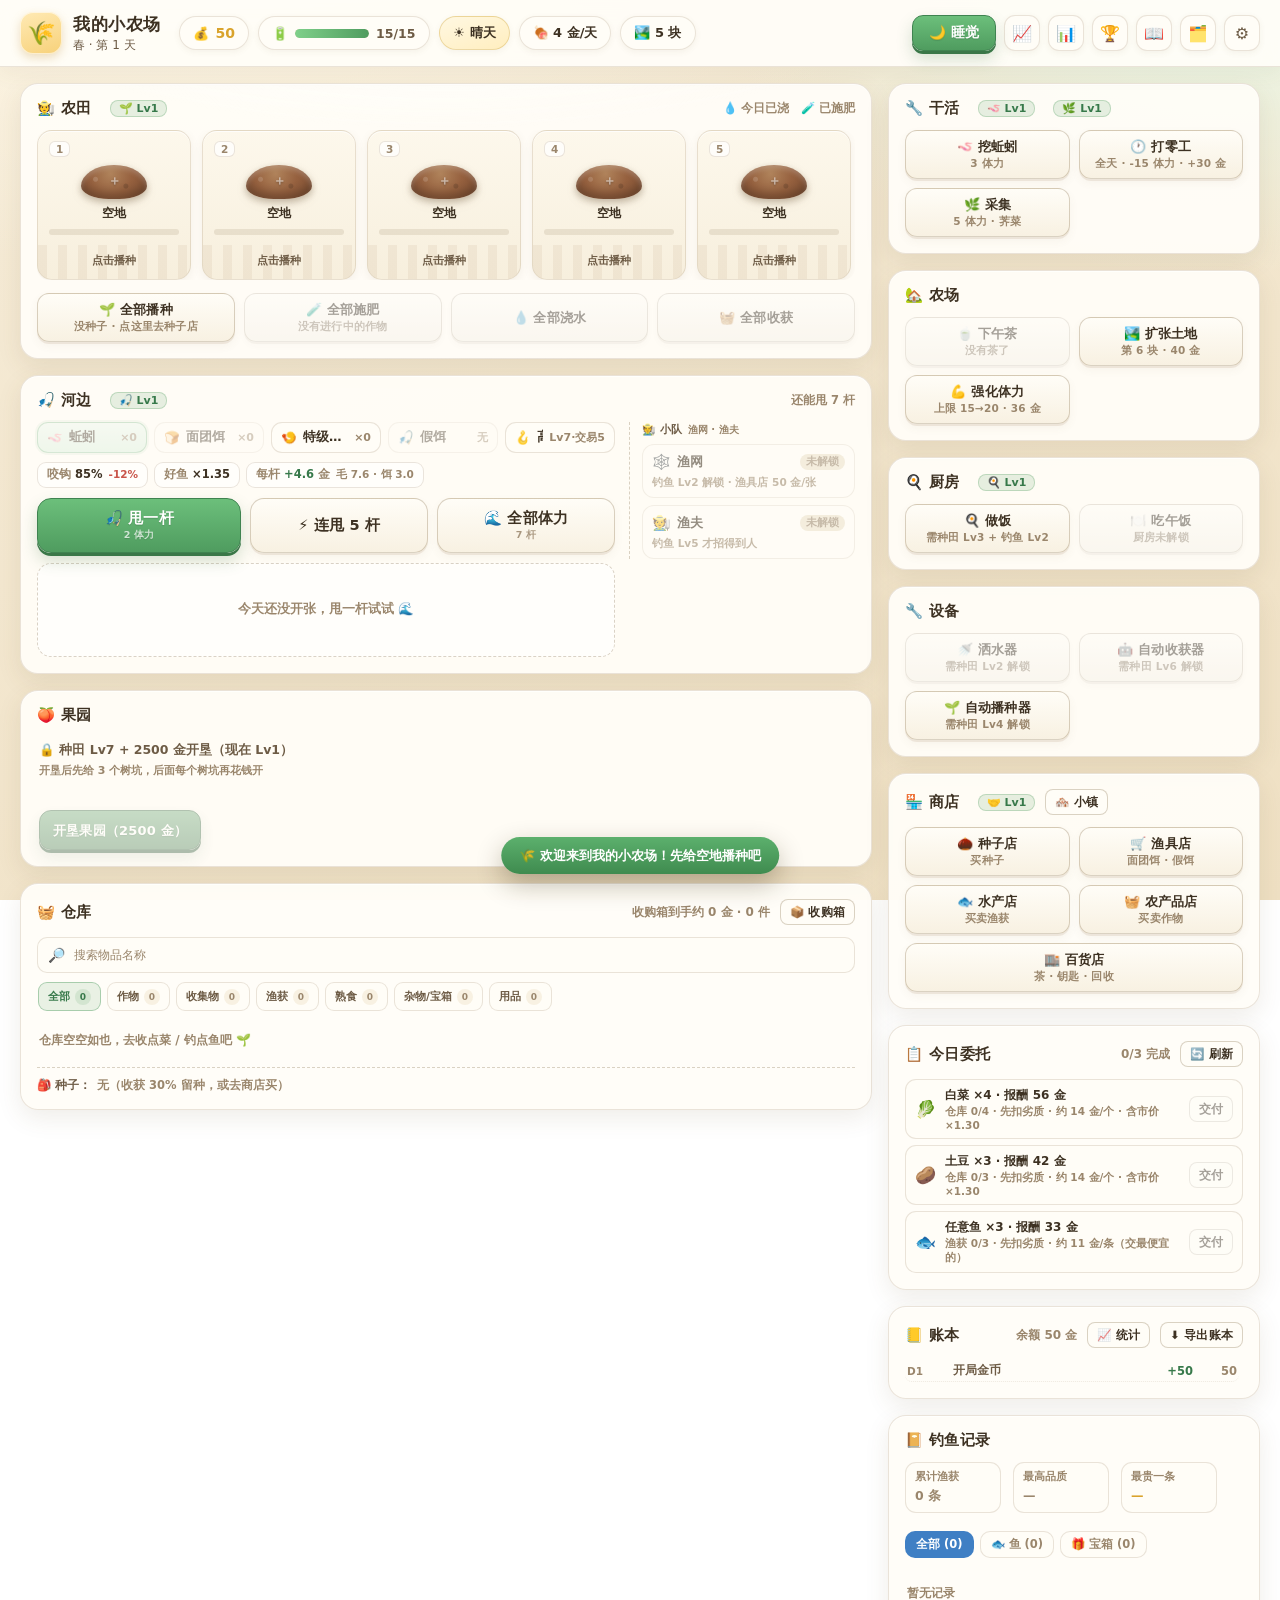
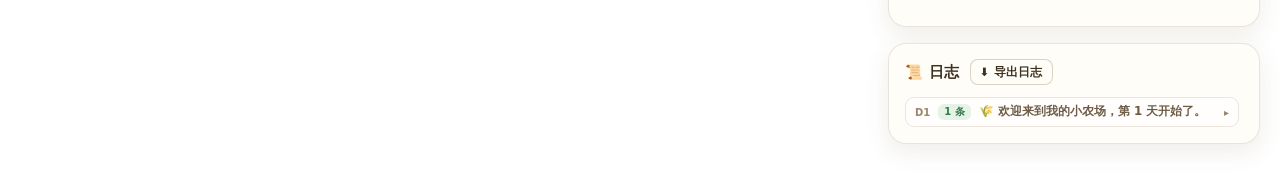
==== 我的小农场.html @ 6f45c52f "v2.44.1（厨房调整：解锁提前 / 体力按食谱 / 图鉴与成就） - 解锁提前：种田 Lv4 + 钓鱼 Lv3 → 种田 Lv3 + 钓鱼 Lv2 - 体力按食谱：汤 / 烤鱼 / 果酱 1 点，" ====
<!DOCTYPE html>
<html lang="zh-CN">
<head>
<meta charset="UTF-8">
<meta name="viewport" content="width=device-width, initial-scale=1">
<title>我的小农场 · GUI 版</title>
<meta name="description" content="文字种田游戏《我的小农场》的网页 GUI 版：种菜、浇水、钓鱼、卖鱼、扩张农场。">
<link rel="icon" href="data:image/svg+xml,%3Csvg xmlns='http://www.w3.org/2000/svg' viewBox='0 0 100 100'%3E%3Ctext y='.9em' font-size='90'%3E%F0%9F%8C%BE%3C/text%3E%3C/svg%3E">
<style>
/* ================= 我的小农场 · 样式 ================= */
:root{
  --bg:#f6ecd8;
  --bg2:#efe0c3;
  --ink:#3d3122;
  --ink-2:#6d5b45;
  --ink-3:#9a866c;
  --panel:rgba(255,253,247,.86);
  --panel-2:rgba(255,253,247,.6);
  --line:rgba(122,96,60,.16);
  --line-2:rgba(122,96,60,.28);
  --green:#4f9c5f;
  --green-d:#37794a;
  --soil:#8b5c3d;
  --soil-d:#6d462e;
  --gold:#d9a32c;
  --gold-l:#f0c65a;
  --red:#c9554a;
  --blue:#3f7fc4;
  --r:18px;
  --shadow:0 8px 24px rgba(102,78,44,.10), 0 1px 0 rgba(255,255,255,.7) inset;
  --shadow-hover:0 14px 30px rgba(102,78,44,.16);
}

*{ box-sizing:border-box; }

/* hidden 属性优先于组件自身的 display（果园面板 / 底部按钮用得到） */
[hidden]{ display:none !important; }

html,body{ height:100%; }

body{
  margin:0;
  font-family:"PingFang SC","Microsoft YaHei","Segoe UI",system-ui,sans-serif;
  color:var(--ink);
  background:
    radial-gradient(1200px 600px at 15% -10%, var(--glow1) 0%, transparent 60%),
    radial-gradient(900px 500px at 95% 0%, var(--glow2) 0%, transparent 55%),
    linear-gradient(160deg, var(--bg) 0%, var(--bg2) 100%);
  background-attachment:fixed;
  -webkit-font-smoothing:antialiased;
  font-size:14px;
}

button{ font-family:inherit; }

/* ---------------- 顶栏 ---------------- */

.topbar{
  position:sticky; top:0; z-index:50;
  display:flex; align-items:center; gap:18px;
  padding:12px 20px;
  background:var(--topbar);
  backdrop-filter:blur(14px) saturate(1.2);
  border-bottom:1px solid var(--line);
  box-shadow:0 6px 20px rgba(120,95,60,.07);
}

.brand{ display:flex; align-items:center; gap:11px; }
.logo{
  width:42px; height:42px; display:grid; place-items:center;
  font-size:23px; border-radius:13px;
  background:linear-gradient(160deg,#ffeab5,#f7d179);
  box-shadow:0 4px 10px rgba(190,140,50,.28), 0 0 0 1px rgba(255,255,255,.6) inset;
}
.brand-txt h1{ margin:0; font-size:17px; letter-spacing:.5px; }
.brand-txt p{ margin:1px 0 0; font-size:12px; color:var(--ink-2); }

.hud{ display:flex; align-items:center; gap:9px; flex-wrap:wrap; }

.chip{
  display:inline-flex; align-items:center; gap:7px;
  height:34px; padding:0 13px;
  border-radius:999px;
  background:var(--card);
  border:1px solid var(--line);
  box-shadow:0 2px 6px rgba(120,95,60,.07);
  font-weight:600; font-size:13px; color:var(--ink);
  white-space:nowrap;
}
.chip.coins b{ color:var(--gold); font-size:14px; font-variant-numeric:tabular-nums; }
.chip.energy{ padding-right:14px; }
.chip .ebar{
  width:74px; height:9px; border-radius:99px; overflow:hidden;
  background:var(--track); box-shadow:0 0 0 1px rgba(120,95,60,.08) inset;
}
.chip .ebar i{
  display:block; height:100%; width:100%;
  border-radius:99px;
  background:linear-gradient(90deg,#7fd08a,#4f9c5f);
  transition:width .35s cubic-bezier(.2,.8,.3,1), background .3s;
}
.chip.energy.low .ebar i{ background:linear-gradient(90deg,#f0b25a,#e08a3c); }
.chip.energy.empty .ebar i{ background:linear-gradient(90deg,#e08a7a,#c9554a); }
.chip b#hud-etxt{ font-variant-numeric:tabular-nums; font-size:12.5px; color:var(--ink-2); }

.chip.weather{ background:linear-gradient(160deg,#fff8e2,#ffeebf); border-color:rgba(200,160,60,.35); }
.chip.weather[data-w="cloudy"]{ background:linear-gradient(160deg,#f2f4f7,#e3e8ef); }
.chip.weather[data-w="rain"]{ background:linear-gradient(160deg,#e9f1fb,#d6e4f7); }
.chip.weather[data-w="storm"]{ background:linear-gradient(160deg,#e8e3f2,#d5cde8); }

.top-actions{ margin-left:auto; display:flex; gap:8px; }
.icon-btn{
  width:36px; height:36px; border-radius:11px; font-size:16px; cursor:pointer;
  background:var(--card); border:1px solid var(--line); color:var(--ink-2);
  box-shadow:0 2px 6px rgba(120,95,60,.07);
  transition:transform .15s, box-shadow .15s, background .15s;
}
.icon-btn:hover{ transform:translateY(-1px); box-shadow:0 6px 14px rgba(120,95,60,.14); background:var(--card-solid); }
.icon-btn.off{ opacity:.45; }

/* ---------------- 布局 ---------------- */

.layout{
  display:grid;
  grid-template-columns:minmax(0,1fr) 372px;
  gap:16px;
  padding:16px 20px 40px;
  max-width:1560px; margin:0 auto;
  align-items:start;
}
.col-main,.col-side{ display:flex; flex-direction:column; gap:16px; min-width:0; }

.panel{
  background:var(--topbar);
  border:1px solid var(--line);
  border-radius:var(--r);
  box-shadow:var(--shadow);
  padding:15px 16px 16px;
}
.panel-head{
  display:flex; align-items:center; gap:10px; flex-wrap:wrap;
  margin:0 0 12px;
}
.panel-head h2{
  margin:0; font-size:14.5px; font-weight:800; letter-spacing:.4px;
  display:flex; align-items:center; gap:6px;
}
.panel-head .muted{ margin-left:auto; font-size:12px; color:var(--ink-3); font-weight:600; }
.legend{
  margin-left:auto; display:flex; gap:12px; flex-wrap:wrap;
  font-size:11.5px; color:var(--ink-3); font-weight:600;
}
.legend .ripe-hint{ color:var(--green-d); }

/* ---------------- 农田 ---------------- */

.farm{
  background:
    radial-gradient(700px 220px at 50% -40%, rgba(255,255,255,.85), transparent 70%),
    rgba(255,253,248,.94);
}

.plot-grid{
  display:grid;
  grid-template-columns:repeat(5, minmax(0, 1fr));
  gap:11px;
  max-height:min(478px, 56vh);
  overflow-y:auto;
  padding-right:4px;
  border-radius:12px;
}
.plot-grid:focus{ outline:none; }
.plot-grid:focus-visible{ outline:2px solid rgba(79,156,95,.45); outline-offset:3px; }
@media (max-width:1180px){
  .plot-grid{ grid-template-columns:repeat(4, minmax(0, 1fr)); }
}
@media (max-width:820px){
  .plot-grid{ grid-template-columns:repeat(3, minmax(0, 1fr)); }
}
@media (max-width:560px){
  .plot-grid{ grid-template-columns:repeat(2, minmax(0, 1fr)); }
}

.plot{  position:relative;
  border-radius:15px;
  padding:10px 11px 11px;
  background:linear-gradient(180deg,var(--plot1) 0%, var(--plot2) 55%, var(--plot3) 100%);
  border:1px solid var(--line);
  box-shadow:0 3px 10px rgba(120,95,60,.08), 0 1px 0 rgba(255,255,255,.8) inset;
  cursor:pointer;
  transition:transform .14s ease, box-shadow .14s ease, border-color .14s;
  overflow:hidden;
  min-height:150px;
  display:flex; flex-direction:column;
}
.plot::after{ /* 土垄 */
  content:""; position:absolute; left:0; right:0; bottom:0; height:34px;
  background:repeating-linear-gradient(90deg, rgba(160,120,80,.13) 0 9px, rgba(160,120,80,0) 9px 20px);
  opacity:.7; pointer-events:none;
}
.plot:hover{ transform:translateY(-2px); box-shadow:var(--shadow-hover); border-color:var(--line-2); }
.plot:active{ transform:translateY(0) scale(.995); }

.plot.empty{ background:linear-gradient(180deg,var(--plot1),var(--plot2)); }

/* 空地：CSS 画的土堆 */
.plot-art.soil{
  width:66px; height:34px; margin:8px auto 6px;
  border-radius:50% 50% 42% 42% / 62% 62% 38% 38%;
  background:
    radial-gradient(circle at 22% 42%, rgba(255,255,255,.14) 0 2px, transparent 3px),
    radial-gradient(circle at 68% 62%, rgba(0,0,0,.14) 0 2px, transparent 3px),
    radial-gradient(circle at 45% 25%, #b0835b 0%, #96613f 48%, #7a4c31 100%);
  box-shadow:
    inset 0 3px 5px rgba(255,255,255,.22),
    inset 0 -6px 10px rgba(0,0,0,.22),
    0 3px 6px rgba(90,65,35,.22);
  position:relative;
  display:grid; place-items:center;
  transition:transform .2s;
}
.plot-art.soil .seed-dot{
  font-size:13px; font-weight:900; color:rgba(255,255,255,.55);
  text-shadow:0 1px 2px rgba(0,0,0,.25);
  transform:translateY(-1px);
}
.plot:hover .plot-art.soil{ transform:scale(1.06); }

.plot.ripe{
  border-color:rgba(79,156,95,.55);
  box-shadow:0 0 0 2px rgba(79,156,95,.16), 0 8px 22px rgba(79,156,95,.18);
  animation:ripePulse 2.2s ease-in-out infinite;
}
@keyframes ripePulse{
  0%,100%{ box-shadow:0 0 0 2px rgba(79,156,95,.14), 0 6px 18px rgba(79,156,95,.14); }
  50%{ box-shadow:0 0 0 4px rgba(79,156,95,.22), 0 10px 26px rgba(79,156,95,.26); }
}
.plot.waited{ border-color:rgba(240,180,80,.5); }

.plot-top{ display:flex; align-items:center; gap:5px; height:16px; }
.plot-no{
  font-size:10.5px; font-weight:800; color:var(--ink-3);
  background:var(--chip-bg); border-radius:6px; padding:1px 6px;
  border:1px solid var(--line);
}
.plot-badges{ margin-left:auto; display:flex; gap:3px; font-size:11px; }

.plot-art{
  font-size:41px; line-height:1.1; text-align:center; margin:5px 0 3px;
  filter:drop-shadow(0 3px 4px rgba(90,65,35,.18));
  transition:transform .2s;
}
.plot:hover .plot-art{ transform:scale(1.07) rotate(-2deg); }
.plot.ripe .plot-art{ animation:bob 1.8s ease-in-out infinite; }
@keyframes bob{ 0%,100%{ transform:translateY(0); } 50%{ transform:translateY(-4px); } }

.plot-name{
  font-size:12px; font-weight:800; text-align:center; color:var(--ink);
  display:flex; align-items:center; justify-content:center; gap:5px;
}
.plot-name small{ font-weight:600; color:var(--ink-3); font-size:10.5px; }

.bar{
  height:6px; border-radius:99px; margin:7px 0 6px;
  background:rgba(120,95,60,.13); overflow:hidden;
}
.bar i{
  display:block; height:100%; border-radius:99px;
  background:linear-gradient(90deg,#8ed29a,#4f9c5f);
  transition:width .4s cubic-bezier(.2,.8,.3,1);
}
.plot.ripe .bar i{ background:linear-gradient(90deg,var(--gold-l),var(--gold)); }

.plot-foot{
  margin-top:auto; font-size:11px; text-align:center; font-weight:700;
  color:var(--ink-2); position:relative; z-index:1;
}
.plot-foot.can{ color:var(--green-d); }
.plot-foot .warn{ color:#b4771f; }

/* 农田底部按钮 */
.farm-foot{
  display:grid; grid-template-columns:repeat(4, 1fr); gap:9px; margin-top:13px;
}
@media (max-width:820px){
  .farm-foot{ grid-template-columns:repeat(2, 1fr); }
}

/* ---------------- 按钮 ---------------- */

.btn{
  position:relative;
  display:inline-flex; flex-direction:column; align-items:center; justify-content:center; gap:1px;
  min-height:40px; padding:7px 13px;
  border-radius:12px; cursor:pointer;
  background:linear-gradient(180deg,var(--card),var(--card-2));
  border:1px solid var(--line-2);
  color:var(--ink); font-size:13px; font-weight:700; letter-spacing:.2px;
  box-shadow:0 2px 0 rgba(160,130,90,.14), 0 4px 10px rgba(120,95,60,.06);
  transition:transform .12s, box-shadow .12s, background .12s, opacity .12s;
}
.btn small{ font-size:10.5px; font-weight:600; color:var(--ink-3); }
.btn:hover:not(:disabled){ transform:translateY(-1px); box-shadow:0 4px 0 rgba(160,130,90,.14), 0 10px 18px rgba(120,95,60,.12); background:linear-gradient(180deg,var(--card-2),var(--card)); }
.btn:active:not(:disabled){ transform:translateY(1px); box-shadow:0 1px 0 rgba(160,130,90,.14); }
.btn:disabled{ opacity:.45; cursor:not-allowed; filter:grayscale(.4); }
.btn.wide{ width:100%; }
.btn.mini{ min-height:26px; padding:3px 9px; font-size:11.5px; border-radius:8px; box-shadow:none; background:var(--card); }
.btn.primary{
  background:linear-gradient(180deg,#6cbf7b,#4f9c5f);
  border-color:#3f8350; color:#fff;
  box-shadow:0 3px 0 #3a7748, 0 8px 16px rgba(60,120,70,.22);
  text-shadow:0 1px 1px rgba(0,0,0,.15);
}
.btn.primary small{ color:rgba(255,255,255,.85); }
.btn.primary:hover:not(:disabled){ background:linear-gradient(180deg,#78cb87,#57a768); }
.btn.big{ min-height:48px; font-size:14.5px; border-radius:14px; }
.btn.gold{
  background:linear-gradient(180deg,#f6ce6b,#dfa52e); border-color:#c08c1f; color:#4a3310;
  box-shadow:0 3px 0 #b8871c, 0 8px 16px rgba(200,150,50,.24);
}
.btn.danger{ color:var(--red); border-color:rgba(201,85,74,.35); }

.action-grid{ display:grid; grid-template-columns:repeat(auto-fill,minmax(126px,1fr)); gap:9px; }

/* ---------------- 钓鱼 ---------------- */

.fish-meta{ margin-left:auto; font-size:11.5px; color:var(--ink-3); font-weight:600; }

/* 河边：左边钓具（饵 / 预估 / 甩杆 / 渔获），右边小队（渔网 / 渔夫） */
.river{ display:grid; grid-template-columns:minmax(0,1fr) 226px; gap:14px; align-items:start; }
.river-main{ min-width:0; }
.river-side{
  min-width:0; display:flex; flex-direction:column; gap:7px;
  padding-left:12px; border-left:1px dashed var(--line-2);
}
.river-side-head{ display:flex; align-items:baseline; gap:6px; font-size:11px; font-weight:800; color:var(--ink-2); }
.river-side-head span{ font-size:10px; font-weight:700; color:var(--ink-3); }
.river-side .crew-row{ grid-template-columns:1fr; margin-top:0; gap:7px; }
.river-side .crew-card{ padding:8px 9px 7px; }

/* 五种饵料：一行铺满，窄屏自动换行 */
.bait-row{ display:grid; grid-template-columns:repeat(auto-fit, minmax(102px, 1fr)); gap:7px; margin-bottom:9px; }
.bait{
  display:flex; align-items:center; gap:6px; min-width:0;
  padding:6px 9px; border-radius:11px; cursor:pointer;
  background:var(--card); border:1px solid var(--line);
  font-size:12.5px; font-weight:700; color:var(--ink-2);
  transition:.14s;
}
.bait .bn{ color:var(--ink); overflow:hidden; text-overflow:ellipsis; white-space:nowrap; }
.bait .bc{ margin-left:auto; font-size:11px; color:var(--ink-3); font-weight:700; white-space:nowrap; }
.bait:hover{ border-color:var(--line-2); transform:translateY(-1px); }
.bait.sel{
  background:linear-gradient(180deg,#eaf7ec,#d7efdb);
  border-color:rgba(79,156,95,.5); color:var(--green-d);
  box-shadow:0 0 0 2px rgba(79,156,95,.12);
}
.bait.off{ opacity:.4; cursor:not-allowed; }

/* 甩一杆 / 连甩 5 杆 / 全部体力：一行三个，主按钮略宽 */
.fish-row{ display:grid; grid-template-columns:1.15fr 1fr 1fr; gap:9px; }
.fish-row .btn{ padding:10px 8px; }
.fish-row .fb{ white-space:nowrap; }
.fish-row .fb b{ font-weight:900; }
.fish-row .btn small{ font-size:9.5px; opacity:.85; }

.catch-area{ margin-top:10px; min-height:94px; }
.catch-empty{
  display:grid; place-items:center; min-height:94px;
  border:1.5px dashed var(--line-2); border-radius:14px;
  color:var(--ink-3); font-size:12.5px; font-weight:600;
  background:var(--soft);
}
.catch-card{
  display:flex; align-items:center; gap:13px;
  padding:11px 14px; border-radius:14px;
  background:linear-gradient(180deg,var(--card),var(--card-2));
  border:1px solid var(--line);
  box-shadow:0 4px 14px rgba(120,95,60,.1);
  animation:popIn .3s cubic-bezier(.2,1.2,.4,1);
}
@keyframes popIn{ from{ transform:scale(.94); opacity:0; } to{ transform:scale(1); opacity:1; } }
.catch-card .ce{ font-size:34px; filter:drop-shadow(0 3px 5px rgba(90,65,35,.2)); }
.catch-card .cname{ font-size:14.5px; font-weight:800; }
.catch-card .cq{ font-size:12px; font-weight:800; margin-top:2px; }
.catch-card .cprice{ margin-left:auto; font-size:19px; font-weight:900; color:var(--gold); font-variant-numeric:tabular-nums; }

/* 最近渔获（单杆 / 连甩都列出来） */
.catch-sum{ font-size:11px; font-weight:700; color:var(--ink-3); margin:0 2px 6px; }
.catch-list{ display:flex; flex-wrap:nowrap; gap:6px; overflow-x:auto; padding-bottom:2px; }
.catch-item{
  flex:none;
  display:flex; align-items:center; gap:6px;
  padding:4px 9px; border-radius:10px;
  background:var(--card); border:1px solid var(--line);
  border-left:3px solid var(--line-2);
  font-size:12px; white-space:nowrap;
  animation:popIn .22s ease;
}
.catch-item .ce{ font-size:15px; }
.catch-item .cn2{ font-weight:800; }
.catch-item .cq2{ font-size:10.5px; font-weight:800; }
.catch-item .cp2{ font-weight:900; color:var(--gold); font-variant-numeric:tabular-nums; }

/* 商店两连 */
.shop-two{ display:grid; grid-template-columns:1fr 1fr; gap:9px; }

/* ---------------- 仓库 ---------------- */

.store-tools{ display:flex; flex-direction:column; gap:8px; margin:0 0 9px; }
.store-search{
  display:flex; align-items:center; gap:7px; min-height:36px; padding:0 10px;
  border:1px solid var(--line); border-radius:10px; background:var(--card); color:var(--ink-3);
}
.store-search input{
  min-width:0; width:100%; border:0; outline:0; background:transparent;
  color:var(--ink); font:inherit; font-size:12px;
}
.store-search input::placeholder{ color:var(--ink-3); }
.store-filters{ display:flex; gap:6px; overflow-x:auto; padding:1px 1px 4px; scrollbar-width:thin; }
.store-filter{
  flex:none; display:inline-flex; align-items:center; gap:5px; min-height:29px; padding:4px 9px;
  border:1px solid var(--line); border-radius:9px; background:var(--card); color:var(--ink-2);
  cursor:pointer; font:inherit; font-size:10.5px; font-weight:800; white-space:nowrap;
}
.store-filter span{
  display:inline-flex; align-items:center; justify-content:center; min-width:16px; height:16px;
  padding:0 4px; border-radius:99px; background:var(--card-2); color:var(--ink-3); font-size:9px;
}
.store-filter:hover{ border-color:var(--green); }
.store-filter.active{ background:rgba(79,156,95,.12); border-color:rgba(79,156,95,.42); color:var(--green-d); }
.store-filter.active span{ background:rgba(79,156,95,.14); color:var(--green-d); }
.store-list{ display:flex; flex-direction:column; gap:7px; max-height:380px; overflow-y:auto; padding-right:4px; }
.store-sub{
  margin:4px 0 0; padding-top:8px; font-size:11px; font-weight:800; color:var(--ink-3);
  border-top:1px dashed var(--line-2);
}
.store-row{
  display:flex; align-items:center; gap:9px;
  padding:7px 9px; border-radius:11px;
  background:var(--card); border:1px solid var(--line);
}
.store-row>div{ min-width:0; flex:1; }
.store-row .se{ font-size:20px; }
.store-row .sn{ font-size:12.5px; font-weight:800; }
.store-row .sv{ font-size:11px; color:var(--ink-3); font-weight:700; }
.store-row .sp{ margin-left:auto; font-size:12.5px; font-weight:800; color:var(--gold); }
.store-empty{ font-size:12px; color:var(--ink-3); font-weight:600; padding:8px 2px; }

.seed-box{
  margin-top:10px; padding-top:10px; border-top:1px dashed var(--line-2);
  font-size:11.5px; color:var(--ink-2); font-weight:600;
  display:flex; gap:6px; flex-wrap:wrap; align-items:center;
}
.seed-box .tag{
  background:#eef7ec; color:var(--green-d); border:1px solid rgba(79,156,95,.28);
  padding:2px 8px; border-radius:7px; font-weight:800; font-size:11px;
}
@media (max-width:560px){
  .store-list{ max-height:340px; }
  .store-row{ gap:7px; padding:7px; }
  .store-row .sv{ overflow-wrap:anywhere; }
}
.seed-box .tag-sell{
  display:inline-flex; align-items:center; gap:5px;
  font-family:inherit; cursor:pointer;
  transition:transform .12s, background .12s, border-color .12s;
}
.seed-box .tag-sell:hover{
  background:#e0f2dd; border-color:rgba(79,156,95,.52); transform:translateY(-1px);
}
.seed-box .tag-sell b{ font-size:10px; font-weight:800; color:#b4771f; }
.seed-box .btn.mini{ margin-left:auto; }

/* ---------------- 账本 ---------------- */

.ledger{
  max-height:230px; overflow-y:auto;
  display:flex; flex-direction:column; gap:3px;
  font-size:11.5px;
  padding-right:4px;
}
.led-row{ display:flex; align-items:center; gap:6px; padding:3px 2px; border-bottom:1px dotted rgba(122,96,60,.13); }
.led-row.day{ cursor:pointer; border-radius:7px; transition:background .12s; }
.led-row.day:hover{ background:var(--hover); }
.led-row.day.open{ background:var(--hover); }
.led-day{ color:var(--ink-3); font-weight:800; min-width:40px; font-size:10.5px; }
.led-label{ flex:1; color:var(--ink-2); font-weight:600; overflow:hidden; text-overflow:ellipsis; white-space:nowrap; }
.led-val{ font-weight:800; font-variant-numeric:tabular-nums; white-space:nowrap; }
.led-val.up{ color:var(--green-d); }
.led-val.down{ color:var(--red); }
.led-inc{ color:var(--green-d); font-weight:800; }
.led-exp{ color:var(--red); font-weight:800; }
.led-bal{ color:var(--ink-3); font-weight:700; min-width:38px; text-align:right; font-variant-numeric:tabular-nums; }
.led-detail{
  display:flex; flex-direction:column; gap:1px;
  padding:2px 8px 6px 46px; font-size:10.8px; color:var(--ink-3); font-weight:600;
  animation:slideIn .16s ease;
}
.led-detail .dline{ display:flex; justify-content:space-between; gap:10px; padding:1px 0; border-bottom:1px dotted rgba(122,96,60,.1); }
.led-detail .dline b{ font-weight:800; }

/* ---------------- 钓鱼记录 ---------------- */

.book-stats{ display:flex; gap:10px; flex-wrap:wrap; margin-bottom:9px; }
.bstat{
  flex:1 1 auto; min-width:96px;
  background:var(--card); border:1px solid var(--line); border-radius:11px;
  padding:7px 9px;
}
.bstat .bl{ font-size:10.5px; color:var(--ink-3); font-weight:700; }
.bstat .bv{ font-size:12.5px; font-weight:800; margin-top:2px; }

.book-list{ max-height:190px; overflow-y:auto; display:flex; flex-direction:column; gap:3px; padding-right:4px; }
.book-row{ display:flex; align-items:center; gap:7px; font-size:11.5px; padding:3px 2px; border-bottom:1px dotted rgba(122,96,60,.13); }
.book-row .be{ font-size:14px; }
.book-row .bn2{ font-weight:700; color:var(--ink-2); }
.book-row .bq{ font-size:10.5px; font-weight:800; margin-left:auto; }
.book-row .bp{ font-weight:800; color:var(--gold); min-width:36px; text-align:right; font-variant-numeric:tabular-nums; }

/* ---------------- 日志 ---------------- */

.log{ max-height:300px; overflow-y:auto; display:flex; flex-direction:column; gap:5px; padding-right:4px; }

/* 按天折叠 */
.log-day{
  display:flex; align-items:center; gap:8px; cursor:pointer;
  padding:6px 9px; border-radius:9px;
  background:var(--soft);
  border:1px solid var(--line);
  font-size:11.8px;
  transition:background .12s, border-color .12s;
}
.log-day:hover{ background:var(--hover); border-color:var(--line-2); }
.log-day.open{ background:var(--hover); }
.log-day .ld{ font-size:10px; font-weight:800; color:var(--ink-3); flex:none; }
.log-day .ld-count{
  font-size:10px; font-weight:800; color:var(--green-d);
  background:rgba(95,179,111,.16); border-radius:6px; padding:1px 6px; flex:none;
}
.log-day .ld-last{
  flex:1; color:var(--ink-2); font-weight:600;
  overflow:hidden; text-overflow:ellipsis; white-space:nowrap;
}
.log-day.open .ld-last{ color:var(--ink-3); font-style:italic; }
.log-day .ld-caret{ color:var(--ink-3); font-size:10px; flex:none; }

.log-row{
  display:flex; gap:7px; font-size:11.8px; line-height:1.45;
  padding:5px 8px; border-radius:9px;
  background:var(--soft);
  border-left:3px solid var(--line-2);
  color:var(--ink-2);
  animation:slideIn .25s ease;
}
@keyframes slideIn{ from{ opacity:0; transform:translateX(-6px); } to{ opacity:1; transform:none; } }
.log-row .ld{ font-size:10px; font-weight:800; color:var(--ink-3); flex:none; }
.log-row.good{ border-left-color:var(--green); background:rgba(95,179,111,.14); }
.log-row.warn{ border-left-color:var(--gold); background:rgba(224,179,82,.14); }
.log-row.bad{ border-left-color:var(--red); background:rgba(224,103,103,.14); }
.log-row.sys{ border-left-color:var(--blue); background:rgba(106,166,224,.14); }

/* ---------------- 弹窗 ---------------- */

.modal-root{ position:fixed; inset:0; z-index:200; display:none; }
.modal-root.on{ display:block; }
.modal-mask{
  position:absolute; inset:0; background:rgba(60,45,25,.42);
  backdrop-filter:blur(3px); animation:fadeIn .18s ease;
}
@keyframes fadeIn{ from{ opacity:0; } to{ opacity:1; } }
.modal{
  position:absolute; left:50%; top:50%; transform:translate(-50%,-50%);
  width:min(620px, calc(100vw - 32px)); max-height:calc(100vh - 60px);
  display:flex; flex-direction:column;
  background:var(--card); border-radius:20px;
  border:1px solid rgba(255,255,255,.7);
  box-shadow:0 30px 70px rgba(60,40,15,.3);
  animation:modalIn .24s cubic-bezier(.2,1.1,.35,1);
  overflow:hidden;
}
@keyframes modalIn{ from{ opacity:0; transform:translate(-50%,-46%) scale(.96); } to{ opacity:1; transform:translate(-50%,-50%) scale(1); } }
.modal-head{
  display:flex; align-items:center; gap:10px;
  padding:15px 18px 12px; border-bottom:1px solid var(--line);
}
.modal-head h3{ margin:0; font-size:15.5px; }
.modal-head .x{
  margin-left:auto; width:30px; height:30px; border-radius:9px; cursor:pointer;
  border:1px solid var(--line); background:var(--card-solid); font-size:14px; color:var(--ink-2);
}
.modal-head .x:hover{ background:var(--hover); }
.modal-body{ padding:14px 18px 18px; overflow-y:auto; }
.modal-foot{ padding:12px 18px 16px; border-top:1px solid var(--line); display:flex; gap:9px; }
.modal-foot .btn{ flex:1; }

.crop-grid{ display:grid; grid-template-columns:repeat(auto-fill,minmax(116px,1fr)); gap:9px; }
.crop-card{
  text-align:center; padding:10px 8px 9px; border-radius:13px; cursor:pointer;
  background:var(--card); border:1px solid var(--line);
  box-shadow:0 2px 8px rgba(120,95,60,.06);
  transition:.14s;
}
.crop-card:hover:not(:disabled){ transform:translateY(-2px); box-shadow:0 10px 20px rgba(120,95,60,.14); border-color:rgba(79,156,95,.4); }
.crop-card:disabled{ opacity:.42; cursor:not-allowed; filter:grayscale(.5); }
.crop-card .ce{ font-size:27px; }
.crop-card .cn{ font-weight:800; font-size:12.5px; margin-top:3px; }
.crop-card .cs{ font-size:10.5px; color:var(--ink-3); font-weight:700; margin-top:2px; }
.crop-card .cm{ font-size:10.5px; color:var(--ink-2); font-weight:600; margin-top:3px; line-height:1.35; }
.crop-card .cp{ font-size:10.5px; font-weight:800; color:var(--green-d); margin-top:3px; }

.kv{ display:grid; grid-template-columns:auto 1fr; gap:7px 14px; font-size:12.5px; margin-bottom:12px; }
.kv dt{ color:var(--ink-3); font-weight:700; }
.kv dd{ margin:0; font-weight:700; color:var(--ink); }

/* ---------------- 每日总结 ---------------- */

.day-sum-top{
  display:flex; align-items:center; gap:14px; padding:10px 12px; margin-bottom:4px;
  border-radius:14px; background:var(--panel-2); border:1px solid var(--line);
}
.day-sum-top .dh-coin{ font-size:26px; font-weight:900; font-variant-numeric:tabular-nums; letter-spacing:-.02em; }
.day-sum-top .dh-coin small{ font-size:12px; font-weight:800; margin-left:2px; }
.day-sum-top .dh-coin.up{ color:var(--green-d); }
.day-sum-top .dh-coin.down{ color:var(--red); }
.day-sum-top .dh-meta{ font-size:12px; font-weight:800; color:var(--ink-2); line-height:1.6; }
.day-sum-top .dh-meta small{ font-size:11px; color:var(--ink-3); font-weight:700; }
.day-sum-top .dh-meta b{ color:var(--gold); }

.day-sec{ margin-top:11px; }
.day-sec h4{ margin:0 0 6px; font-size:11px; letter-spacing:.04em; color:var(--ink-3); text-transform:uppercase; }
.day-sec .kv{ margin-bottom:0; gap:6px 14px; }

.day-list{ display:flex; flex-direction:column; gap:5px; }
.day-line{
  display:flex; align-items:center; justify-content:space-between; gap:10px;
  padding:6px 9px; border-radius:9px; background:var(--panel-2);
  border:1px solid var(--line); font-size:12.5px; font-weight:700;
}
.day-line.goods{ border-style:dashed; background:transparent; }
.day-line i{
  font-style:normal; font-size:10px; font-weight:800; color:var(--ink-3);
  margin-left:6px; padding:1px 5px; border-radius:6px; background:var(--line);
}
.day-line b{ font-variant-numeric:tabular-nums; }
.day-line b.up{ color:var(--green-d); }
.day-line b.down{ color:var(--red); }
.day-empty{ font-size:11.5px; color:var(--ink-3); font-weight:700; padding:2px 0; }
.day-todo{ margin:0; padding-left:18px; font-size:12.5px; font-weight:700; color:var(--ink-2); line-height:1.8; }
.day-kpis{ display:grid; grid-template-columns:repeat(3,minmax(0,1fr)); gap:8px; margin-top:12px; }
.day-kpi{ display:flex; align-items:baseline; flex-wrap:wrap; gap:3px 5px; padding:9px 10px; border-radius:11px;
  border:1px solid var(--line); background:var(--card); min-width:0; }
.day-kpi span{ width:100%; color:var(--ink-3); font-size:10.5px; font-weight:800; }
.day-kpi b{ font-size:18px; line-height:1.15; font-variant-numeric:tabular-nums; }
.day-kpi b.up{ color:var(--green-d); } .day-kpi b.down{ color:var(--red); }
.day-kpi small{ color:var(--ink-3); font-size:9.5px; font-weight:700; }
.stat-kpis{ display:grid; grid-template-columns:repeat(3,minmax(0,1fr)); gap:9px; margin:0 0 12px; }
.stat-kpi{ display:flex; flex-direction:column; gap:3px; padding:10px 12px; border:1px solid var(--line); border-radius:12px; background:var(--card); }
.stat-kpi span{ font-size:10.5px; font-weight:800; color:var(--ink-3); }
.stat-kpi b{ font-size:19px; line-height:1.2; font-variant-numeric:tabular-nums; }
.stat-kpi small{ color:var(--ink-3); font-size:10px; font-weight:700; }
.stat-chart-head{ display:flex; justify-content:space-between; align-items:center; gap:8px; margin:8px 1px 5px; font-size:12px; }
.stat-chart-head>b{ font-size:12px; }
.stat-chart-head>span{ color:var(--ink-3); font-size:10px; font-weight:700; white-space:nowrap; }
.stat-chart-head i{ display:inline-block; width:8px; height:8px; border-radius:3px; margin:0 3px 0 7px; }
.stat-chart-head .legend-in{ background:#4a9b5b; } .stat-chart-head .legend-out{ background:#d46a5f; }
.stat-chart-foot{ display:flex; justify-content:space-between; gap:8px; flex-wrap:wrap; color:var(--ink-3); font-size:10px; font-weight:700; }
.stat-chart-foot b{ color:var(--green-d); }
@media(max-width:520px){ .day-kpis{ gap:5px; } .day-kpi{ padding:7px; } .day-kpi b{ font-size:15px; } .stat-kpis{ gap:5px; }
  .stat-kpi{ padding:8px; } .stat-kpi b{ font-size:16px; } .stat-chart-head{ align-items:flex-start; flex-direction:column; gap:3px; } }

/* ---------------- 果园 ---------------- */

.orchard-grid{ display:grid; grid-template-columns:repeat(auto-fill,minmax(148px,1fr)); gap:9px; }
.orc-card{
  display:flex; flex-direction:column; gap:5px; padding:9px 10px; border-radius:14px;
  border:1px solid var(--line); background:var(--panel-2);
}
.orc-card.empty{ border-style:dashed; }
.orc-card.mature.on{ border-color:var(--green); }
.orc-top{ display:flex; align-items:center; gap:6px; font-size:11.5px; font-weight:800; color:var(--ink-3); }
.orc-emoji{ font-size:18px; line-height:1; }
.orc-tag{ margin-left:auto; font-size:10px; font-weight:800; color:var(--green-d); }
.orc-tag.off{ color:var(--ink-3); }
.orc-mid{ font-size:11.5px; line-height:1.55; font-weight:700; color:var(--ink-2); min-height:34px; }
.orc-full{ color:var(--gold); }
.orc-lv{ margin-left:auto; font-size:9.5px; font-weight:800; color:var(--blue); background:rgba(63,127,196,.12);
  border-radius:6px; padding:1px 5px; white-space:nowrap; }
.orc-lv + .orc-tag{ margin-left:4px; }
.orc-bar{ margin:1px 0; }
.orc-act{ display:flex; justify-content:flex-end; align-items:center; min-height:24px; }
.orc-note{ font-size:10.5px; font-weight:700; color:var(--ink-3); }
.orchard-locked{ padding:2px 2px 0; font-size:12.5px; line-height:1.8; font-weight:700; color:var(--ink-2); }
.orchard-locked span{ display:block; font-size:11px; color:var(--ink-3); }
.orchard-locked .btn{ margin-top:7px; }
.orchard-foot{ display:grid; grid-template-columns:repeat(3,1fr); gap:9px; margin-top:10px; }


.rule-table{ width:100%; border-collapse:collapse; font-size:11.8px; margin:6px 0 14px; }
.rule-table th,.rule-table td{ padding:5px 8px; text-align:left; border-bottom:1px solid var(--line); }
.rule-table th{ color:var(--ink-3); font-weight:800; font-size:11px; }
.rule-table tr:hover td{ background:var(--hover); }

/* ---------------- 种子店 ---------------- */

.shop-head{
  font-size:12.5px; font-weight:700; color:var(--ink-2);
  margin-bottom:10px; padding-bottom:9px; border-bottom:1px dashed var(--line-2);
}
.shop-head b{ color:var(--gold); font-size:15px; font-variant-numeric:tabular-nums; }

.shop-list{
  display:flex; flex-direction:column; gap:6px;
  max-height:440px; overflow-y:auto; padding-right:4px;
}
.shop-row{
  display:flex; align-items:center; gap:9px;
  padding:6px 9px; border-radius:11px;
  background:var(--card); border:1px solid var(--line);
  transition:border-color .12s, background .12s;
}
.shop-row:hover{ border-color:rgba(79,156,95,.35); background:var(--card); }
.shop-row .se{ font-size:21px; flex:none; }
.shop-row .sinfo{ flex:1; min-width:0; }
.shop-row .sn{ font-size:12.5px; font-weight:800; display:flex; align-items:center; gap:6px; }
.shop-row .own{
  font-size:10px; font-weight:800; color:var(--green-d);
  background:#eaf5e8; border-radius:6px; padding:1px 6px;
}
.shop-row .sv{ font-size:11px; color:var(--ink-3); font-weight:700; margin-top:1px; }
.shop-row .btn.mini{ min-width:42px; flex:none; }
.shop-tip{ margin-top:11px; font-size:11.5px; color:var(--ink-3); font-weight:600; }

/* ---------------- 顶栏的睡觉按钮 ---------------- */

.sleep-btn{
  flex-direction:row; gap:6px; min-height:36px; height:36px;
  padding:0 16px; font-size:13.5px; border-radius:11px;
}

/* ---------------- Toast ---------------- */

.toast-root{
  position:fixed; left:50%; bottom:26px; transform:translateX(-50%);
  z-index:300; display:flex; flex-direction:column; gap:7px; align-items:center;
  pointer-events:none;
}
.toast{
  padding:9px 18px; border-radius:999px; font-size:13px; font-weight:700;
  background:rgba(48,37,20,.9); color:#fff;
  box-shadow:0 10px 26px rgba(50,35,10,.3);
  animation:toastIn .28s cubic-bezier(.2,1.2,.4,1);
}
.toast.good{ background:linear-gradient(180deg,#5cb06d,#3f8b4f); }
.toast.warn{ background:linear-gradient(180deg,#e2b04a,#c48e26); color:#3a2800; }
.toast.bad{ background:linear-gradient(180deg,#d76a5e,#b8443a); }
@keyframes toastIn{ from{ opacity:0; transform:translateY(12px) scale(.96); } to{ opacity:1; transform:none; } }
.toast.out{ animation:toastOut .3s ease forwards; }
@keyframes toastOut{ to{ opacity:0; transform:translateY(-8px); } }

/* ---------------- 飘字 ---------------- */

.fx{ position:fixed; inset:0; pointer-events:none; z-index:250; overflow:hidden; }
.float{
  position:absolute; font-size:15px; font-weight:900;
  color:var(--gold); text-shadow:0 2px 6px rgba(0,0,0,.18);
  animation:floatUp 1.05s ease-out forwards;
  white-space:nowrap;
}
.float.green{ color:#2f8c4a; }
.float.red{ color:#c9554a; }
.float.water{ color:#3f7fc4; }
@keyframes floatUp{
  0%{ opacity:0; transform:translate(-50%,6px) scale(.85); }
  22%{ opacity:1; transform:translate(-50%,-6px) scale(1.06); }
  100%{ opacity:0; transform:translate(-50%,-50px) scale(1); }
}

/* ---------------- 滚动条 ---------------- */

::-webkit-scrollbar{ width:8px; height:8px; }
::-webkit-scrollbar-track{ background:transparent; }
::-webkit-scrollbar-thumb{ background:rgba(150,120,85,.28); border-radius:99px; border:2px solid transparent; background-clip:padding-box; }
::-webkit-scrollbar-thumb:hover{ background:rgba(150,120,85,.45); background-clip:padding-box; }

/* ---------------- 响应式 ---------------- */

@media (max-width:1180px){
  .layout{ grid-template-columns:minmax(0,1fr) 330px; }
}
@media (max-width:980px){
  .layout{ grid-template-columns:1fr; }
  .hud{ order:3; width:100%; }
  .topbar{ flex-wrap:wrap; }
  .top-actions{ margin-left:auto; }
}
@media (max-width:560px){
  .layout{ padding:12px 12px 30px; gap:12px; }
  .plot-grid{ grid-template-columns:repeat(auto-fill, minmax(108px,1fr)); }
  .plot{ min-height:118px; }
  .plot-art{ font-size:30px; }
  .brand-txt h1{ font-size:15px; }
  .chip{ height:30px; font-size:12px; padding:0 10px; }
}

/* ---------- 键盘可达性（可点的 div） ---------- */
.plot:focus-visible,
.bait:focus-visible,
.led-row:focus-visible,
.log-day:focus-visible{
  outline:2px solid #4f9c5f;
  outline-offset:2px;
  border-radius:10px;
}
.plot{ cursor:pointer; }

/* ---------- 今日委托 ---------- */
.order-list{ display:flex; flex-direction:column; gap:6px; }
.order-row{
  display:flex; align-items:center; gap:9px;
  padding:7px 9px; border-radius:11px;
  background:var(--card); border:1px solid var(--line);
}
.order-row.done{ opacity:.6; background:var(--panel-2); }
.order-row .oe{ font-size:17px; line-height:1; }
.order-row .oi{ flex:1; min-width:0; }
.order-row .on{ font-size:12px; font-weight:800; white-space:nowrap; overflow:hidden; text-overflow:ellipsis; }
.order-row .os{ font-size:10.5px; font-weight:600; color:var(--ink-3); margin-top:1px; }

/* ---------- 规则页分区 ---------- */
.rule-sec{ margin-bottom:14px; }
.rule-sec h4{
  margin:0 0 8px; padding:0 0 6px 10px; font-size:14px; font-weight:900; color:var(--ink);
  border-left:3px solid var(--green); border-bottom:1px solid var(--line);
}
.rule-sec p{ margin:6px 0 0; font-size:12.5px; line-height:1.7; color:var(--ink-2); font-weight:600; }

/* 指南 v2.41：要点列表 / 页内小标题 / 更好读的表格 */
.guide-list{ margin:6px 0 0; padding:0; list-style:none; display:flex; flex-direction:column; gap:5px; }
.guide-list li{
  position:relative; padding:0 0 0 14px; font-size:12.5px; line-height:1.65; color:var(--ink-2); font-weight:600;
}
.guide-list li::before{
  content:''; position:absolute; left:2px; top:.62em; width:5px; height:5px; border-radius:50%;
  background:var(--green);
}
.guide-list li b{ color:var(--ink); font-weight:900; }
.guide-sub{ margin-top:10px; }
.guide-warn{
  margin-top:10px; padding:8px 10px; border-radius:10px; font-size:12.5px; line-height:1.65;
  color:var(--ink-2); background:rgba(106,166,224,.12); border:1px solid rgba(106,166,224,.35);
}
.guide-warn b{ color:var(--ink); }
.guide-sub-t{ font-size:12px; font-weight:900; color:var(--ink); margin-bottom:2px; }
.rule-sec .rule-table{ font-size:12.5px; margin:8px 0 6px; }
.rule-sec .rule-table th{ font-size:11.5px; color:var(--ink-2); background:var(--soft); }
.rule-sec .rule-table td{ padding:6px 8px; }
.rule-sec .rule-table tr:nth-child(even) td{ background:rgba(127,127,127,.05); }
.rule-sec .rule-table td:nth-child(n+2){ font-variant-numeric:tabular-nums; }

/* ---------- v2.14: 规则说明分页 ---------- */
.rule-tabs{ display:flex; gap:6px; flex-wrap:wrap; margin:0 0 8px; }
.rule-tab{
  flex:1 1 0; min-width:64px; padding:8px 6px; border-radius:11px; cursor:pointer;
  border:1px solid var(--line); background:var(--card-solid); color:var(--ink-2);
  font-family:inherit; font-size:11.5px; line-height:1.2; font-weight:800;
}
.rule-tab:hover{ background:var(--hover); }
.rule-tab small{ display:block; margin-top:2px; font-size:9.5px; font-weight:700; opacity:.85; }
.rule-tab.on{
  background:linear-gradient(180deg,var(--green),var(--green-d)); border-color:transparent;
  color:#fff; box-shadow:0 4px 12px rgba(79,156,95,.3);
}
.rule-crumb{
  font-size:10.5px; font-weight:800; color:var(--ink-3); letter-spacing:.02em;
  margin:0 0 10px; padding-bottom:8px; border-bottom:1px dashed var(--line-2);
}
.rule-page{ animation:ruleIn .16s ease-out; }
@keyframes ruleIn{ from{ opacity:0; transform:translateY(4px); } to{ opacity:1; transform:none; } }
.rule-page .rule-sec:last-child{ margin-bottom:2px; }

/* ---------- nets / dark mode ---------- */

/* ---------- v2.10: 河边「渔网 / 渔夫」小队卡 ---------- */
.crew-row{ display:grid; grid-template-columns:repeat(2,minmax(0,1fr)); gap:8px; margin-top:9px; }
.crew-card{ padding:9px 10px 8px; border-radius:12px; background:var(--card);
  border:1px solid var(--line); display:flex; flex-direction:column; gap:4px; min-width:0; }
.crew-card.locked{ opacity:.55; }
.crew-card.warn{ border-color:rgba(217,159,43,.5); background:rgba(217,159,43,.07); }
.crew-card.on{ border-color:rgba(79,156,95,.4); }
.cc-head{ display:flex; align-items:center; gap:5px; font-size:12px; font-weight:800; }
.cc-ic{ font-size:15px; line-height:1; }
.cc-t{ flex:1; min-width:0; }
.cc-tag{ font-size:10.5px; font-weight:800; color:var(--ink-3); background:var(--track);
  padding:1px 6px; border-radius:8px; white-space:nowrap; }
.cc-dots{ display:flex; gap:3px; flex-wrap:wrap; }
.cc-dots i{ width:8px; height:8px; border-radius:50%; background:var(--track); display:block; }
.cc-dots i.on{ background:var(--green); }
.cc-bar{ height:5px; border-radius:4px; background:var(--track); overflow:hidden; }
.cc-bar i{ display:block; height:100%; border-radius:4px; background:var(--green); transition:width .3s; }
.cc-sub{ font-size:10.5px; font-weight:700; color:var(--ink-3); line-height:1.45; }
.cc-sub2{ font-size:10px; font-weight:700; color:var(--green-d); }
.cc-ok{ font-size:10.5px; font-weight:800; color:var(--green-d); }
.cc-act{ display:flex; gap:5px; flex-wrap:wrap; margin-top:2px; }
.cc-act .btn.mini{ flex:none; }
@media (max-width:720px){ .crew-row{ grid-template-columns:1fr; } }
:root[data-theme="dark"]{
  --bg:#14161a; --bg2:#191c21; --panel:#1e2228; --panel-2:#23272e;
  --ink:#e9e5db; --ink-2:#b9b3a6; --ink-3:#8a8578;
  --line:#2f343c; --line-2:#3a4048;
  --green:#5fb36f; --green-d:#7ec98d; --gold:#e0b352; --gold-l:#4a3c1f;
  --red:#e06767; --blue:#6aa6e0; --soil:#2a2622; --soil-d:#1c1916;
}
:root[data-theme="dark"] body{ background:var(--bg); color:var(--ink); }
:root[data-theme="dark"] .store-row,
:root[data-theme="dark"] .order-row{ background:#242a31; border-color:#333a43; }
:root[data-theme="dark"] .plot{ background:#20242a; }


/* ---------- theme tokens ---------- */
:root{
  --card:#fffdf7; --card-2:#f8f1e2; --card-solid:#fff;
  --hover:#fff9e8; --chip-bg:rgba(255,255,255,.75);
  --track:#ece1cb; --topbar:rgba(255,253,248,.94);
  --glow1:#fff8e8; --glow2:#eaf6e6;
  --plot1:#fdf8ec; --plot2:#f7efdd; --plot3:#efe4cd;
  --soft:rgba(255,255,255,.6);
}
:root[data-theme="dark"]{
  --card:#20242a; --card-2:#272d35; --card-solid:#262c34;
  --hover:#2b323a; --chip-bg:rgba(255,255,255,.08);
  --track:#2f353d; --topbar:rgba(20,22,26,.94);
  --glow1:rgba(255,180,80,.05); --glow2:rgba(90,200,120,.05);
  --plot1:#232930; --plot2:#20242b; --plot3:#1b1f25;
  --soft:rgba(255,255,255,.08);
}
:root[data-theme="dark"] .chip.weather{ background:linear-gradient(160deg,#2a3039,#232830); border-color:#3a4149; }
:root[data-theme="dark"] .chip.weather[data-w="sunny"]{ color:#f0c46a; }
:root[data-theme="dark"] .catch-area,
:root[data-theme="dark"] .modal{ box-shadow:0 18px 40px rgba(0,0,0,.45); }
/* 表单控件默认不继承文字色，深色模式会把按钮字吃掉 */
button{ color:inherit; font:inherit; }
.btn small{ color:var(--ink-3); }

:root[data-theme="dark"] .farm{
  background:radial-gradient(700px 220px at 50% -40%, rgba(255,255,255,.05), transparent 70%), var(--topbar);
}
:root[data-theme="dark"] .chip.weather[data-w="sunny"]{ background:linear-gradient(160deg,#332c20,#2a2620); }
:root[data-theme="dark"] .chip.weather[data-w="cloudy"]{ background:linear-gradient(160deg,#2b3037,#242a31); }
:root[data-theme="dark"] .chip.weather[data-w="rain"]{ background:linear-gradient(160deg,#232b36,#1f2630); }

/* ---------- codex stats ---------- */
.codex-stat{ display:grid; grid-template-columns:repeat(4,1fr); gap:8px; margin-bottom:12px; }
.codex-stat div{ background:var(--card); border:1px solid var(--line); border-radius:11px; padding:8px 6px; text-align:center; }
.codex-stat b{ display:block; font-size:15px; font-weight:900; }
.codex-stat span{ font-size:10.5px; font-weight:700; color:var(--ink-3); }
.book-row .bd{ width:36px; text-align:center; font-size:10.5px; font-weight:700; color:var(--ink-3); flex:none; }
.book-row .bv{ width:56px; text-align:right; font-size:10.5px; font-weight:800; color:var(--gold); flex:none; }

/* ---------- v1.5: 3-col shop / stats canvas ---------- */
.shop-two{ grid-template-columns:repeat(3, minmax(0,1fr)) !important; }
#stat-canvas{ width:100%; max-width:100%; height:auto; display:block; margin:4px 0 8px; border-radius:10px; background:var(--card); border:1px solid var(--line); }
@media (max-width:560px){ .shop-two{ grid-template-columns:1fr !important; } }

/* ---------- v1.5.1: stats colors / toast wrap ---------- */
.cat-in{ color:#3d8b4f; }
.cat-out{ color:#c9554a; }
.toast-root .toast, .toast{ max-width:min(560px, 88vw); white-space:normal; line-height:1.5; text-align:left; }

/* ---------- v1.6: 水产库存 / 成就 ---------- */
.store-row .sf-note{ color:var(--ink-3); font-weight:700; }
.store-row.sold-out{ opacity:.55; }

/* ---------- v2.8: 进货库存圆点 / 反季小标签 ---------- */
.stock-dots{ display:inline-flex; gap:3px; align-items:center; vertical-align:middle; margin:0 4px 0 2px; }
.stock-dots i{ width:7px; height:7px; border-radius:50%; background:var(--track); display:block; }
.stock-dots i.on{ background:var(--green); }
.store-row.sold-out .stock-dots i.on{ background:var(--line-2); }
.store-row .btn.mini{ flex:none; white-space:nowrap; }
.tago{ display:inline-block; font-size:10px; font-weight:800; padding:0 5px; border-radius:6px;
  background:rgba(201,85,74,.15); color:var(--red); vertical-align:middle; }

/* ---------- v2.12: 市场分析曲线 ---------- */
.market-tabs{ display:flex; gap:6px; margin:0 0 10px; padding-bottom:8px; border-bottom:1px solid var(--line); }
.market-tab{ flex:1; padding:7px 10px; border:1px solid var(--line); border-radius:9px; background:var(--card-2);
  color:var(--ink-2); font:inherit; font-size:12px; font-weight:800; cursor:pointer; }
.market-tab.active{ border-color:var(--green); background:var(--green); color:#fff; }
.sparkwrap{ flex:none; display:flex; align-items:center; justify-content:flex-end; }
.spark{ color:var(--green); display:block; overflow:visible; }
:root[data-theme="dark"] .spark{ color:#7fc98d; }
.market-portfolio{ padding:9px 10px; margin:9px 0 12px; border:1px solid var(--line); border-radius:12px; background:var(--card); }
.market-portfolio-grid{ display:grid; grid-template-columns:repeat(auto-fit,minmax(86px,1fr)); gap:7px; margin:8px 0 6px; }
.market-portfolio-grid div{ min-width:0; padding:7px 5px; border:1px solid var(--line); border-radius:9px; background:var(--card-2); text-align:center; }
.market-portfolio-grid span{ display:block; color:var(--ink-3); font-size:10px; font-weight:700; }
.market-portfolio-grid b{ display:block; font-size:13px; font-variant-numeric:tabular-nums; }
.market-portfolio-grid .market-up b{ color:var(--green-d); }
.market-portfolio-grid .market-down b{ color:var(--red); }
.sv .market-up{ color:var(--green-d); }
.sv .market-down{ color:var(--red); }
.market-wait-note{ line-height:1.5; }
:root[data-theme="dark"] .market-portfolio-grid .market-up b{ color:#7ec98d; }
:root[data-theme="dark"] .market-portfolio-grid .market-down b{ color:#e28b80; }
:root[data-theme="dark"] .sv .market-up{ color:#7ec98d; }
:root[data-theme="dark"] .sv .market-down{ color:#e28b80; }

.ach-row{ display:flex; align-items:center; gap:10px; padding:8px 10px; border-radius:11px;
  background:var(--card); border:1px solid var(--line); margin-top:6px; }
.ach-row .ae{ font-size:20px; flex:none; width:26px; text-align:center; }
.ach-row .ai{ flex:1; min-width:0; }
.ach-row .an{ font-size:12.5px; font-weight:800; display:flex; align-items:center; gap:6px; }
.ach-row .ad{ font-size:11px; color:var(--ink-3); font-weight:600; margin:1px 0 5px; line-height:1.45; }
.ach-row .abar{ height:5px; border-radius:4px; background:var(--track); overflow:hidden; }
.ach-row .abar i{ display:block; height:100%; border-radius:4px; background:var(--green); transition:width .3s; }
.ach-row .ap{ font-size:11px; font-weight:800; color:var(--ink-3); flex:none; }
.ach-row.done{ border-color:rgba(79,156,95,.45); background:var(--soft); }
.ach-row.done .abar i{ background:var(--green-d); }
.ach-row .adone{ font-size:10px; font-weight:800; color:var(--green-d); background:rgba(79,156,95,.14);
  border-radius:6px; padding:1px 6px; }

/* ---------- v1.7: 四按钮商店 / 自定义数量 ---------- */
.shop-four{ grid-template-columns:repeat(2, minmax(0,1fr)) !important; }
.shop-four .wide-cell{ grid-column:1 / -1; }
.buy-custom{ display:flex; align-items:center; gap:8px; margin-top:8px; padding:8px 10px; border-radius:11px;
  background:var(--card); border:1px solid var(--line); font-size:11.5px; font-weight:700; color:var(--ink-2);
  flex-wrap:wrap; }
.buy-custom input{ width:76px; padding:4px 8px; border-radius:8px; border:1px solid var(--line-2);
  background:transparent; color:var(--ink); font:inherit; font-weight:800; text-align:center; }
.buy-custom select{ padding:4px 8px; border-radius:8px; border:1px solid var(--line-2);
  background:transparent; color:var(--ink); font:inherit; font-weight:800; max-width:140px; }
.order-row.long{ border-color:rgba(217,159,43,.45); background:rgba(217,159,43,.08); }

.lv-chip{ font-size:11px; font-weight:800; color:var(--green-d); background:rgba(79,156,95,.14);
  border:1px solid rgba(79,156,95,.28); border-radius:8px; padding:1px 8px; margin-left:8px; }
:root[data-theme="dark"] .lv-chip{ color:#7ec98d; }
.buy-custom .bc-tip{ color:var(--ink-3); font-weight:600; }
@media (max-width:560px){ .shop-four{ grid-template-columns:1fr !important; } }

/* ---------- v1.8: 等级解锁 ---------- */
.shop-row.locked, .store-row.locked{ opacity:.62; }
.lock{ font-size:10px; font-weight:800; color:#a9701a; background:rgba(217,159,43,.16);
  border-radius:6px; padding:1px 6px; }
:root[data-theme="dark"] .lock{ color:#e0b352; }

/* ---------- 分享名片 ---------- */
.share-preview{ margin:0 auto 12px; max-width:420px; }
.share-preview img{ display:block; width:100%; height:auto; border-radius:16px;
  border:1px solid var(--line-2); box-shadow:var(--shadow); }
.share-fallback{ display:flex; flex-direction:column; gap:10px; }
.share-fb-day{ font-size:13px; color:var(--ink-2); font-weight:700; }
.share-fb-coins{ font-size:34px; font-weight:800; color:var(--gold); line-height:1.1; }
.share-fb-grid{ display:grid; grid-template-columns:repeat(3, minmax(0,1fr)); gap:8px; }
.share-fb-grid>div{ background:var(--card); border:1px solid var(--line); border-radius:12px;
  padding:9px 10px; display:flex; flex-direction:column; gap:2px; }
.share-fb-grid b{ font-size:15px; }
.share-fb-grid span{ font-size:11px; color:var(--ink-3); font-weight:600; }

/* ---------- 图鉴奖励 ---------- */
.codex-rw{ display:flex; align-items:center; gap:8px; padding:6px 9px; margin-bottom:6px;
  border-radius:10px; background:var(--card); border:1px solid var(--line);
  font-size:11.5px; font-weight:700; color:var(--ink-2); }
.codex-rw.got{ opacity:.55; }
.codex-rw .cw-k{ flex:none; }
.codex-rw .cw-bar{ flex:1 1 auto; min-width:36px; height:6px; border-radius:99px;
  background:rgba(122,96,60,.14); overflow:hidden; }
.codex-rw .cw-bar i{ display:block; height:100%; background:linear-gradient(90deg,var(--green),var(--green-d)); }
.codex-rw .cw-n{ flex:none; color:var(--ink-3); font-variant-numeric:tabular-nums; }
.codex-rw .cw-r{ flex:none; color:var(--gold); white-space:nowrap; }
@media (max-width:560px){
  .codex-rw{ flex-wrap:wrap; }
  .codex-rw .cw-bar{ order:5; flex-basis:100%; }
}

/* ---------- 状态页分区 / 收益条形 ---------- */
.stat-sec{ margin-bottom:14px; }
.stat-sec:last-child{ margin-bottom:0; }
.stat-sec h4{ margin:0 0 7px; font-size:12.5px; font-weight:800; color:var(--ink-2); letter-spacing:.3px; }
.stat-sec .kv{ margin:0; }
.stat-sum{ font-size:12.5px; font-weight:700; color:var(--ink-2); margin:0 0 8px; }
.stat-bar{ display:flex; align-items:center; gap:8px; margin-bottom:6px; font-size:11.5px; font-weight:700; }
.stat-bar .sb-n{ width:104px; flex:none; color:var(--ink-2); }
.stat-bar .sb-t{ flex:1; height:7px; border-radius:99px; background:rgba(122,96,60,.14); overflow:hidden; }
.stat-bar .sb-t i{ display:block; height:100%; border-radius:99px; }
.stat-bar .sb-t i.in{ background:linear-gradient(90deg,var(--green),var(--green-d)); }
.stat-bar .sb-t i.out{ background:linear-gradient(90deg,#d98b7f,var(--red)); }
.stat-bar b{ width:74px; flex:none; text-align:right; font-variant-numeric:tabular-nums; }
.stat-tip{ font-size:11px; color:var(--ink-3); font-weight:600; margin-top:6px; line-height:1.55; }
@media (max-width:560px){
  .stat-bar .sb-n{ width:82px; }
  .stat-bar b{ width:62px; }
}

/* ---------- 经营档案 ---------- */
.profile-head{ display:flex; align-items:center; gap:12px; padding:12px 14px; margin-bottom:12px;
  border-radius:16px; border:1px solid var(--line);
  background:linear-gradient(135deg, rgba(79,156,95,.14), rgba(217,163,43,.12)); }
.profile-rank{ font-size:34px; line-height:1; flex:none; }
.profile-title{ flex:1; min-width:0; display:flex; flex-direction:column; gap:2px; }
.profile-title b{ font-size:16px; }
.profile-title small{ font-size:11.5px; color:var(--ink-3); font-weight:600; }
.profile-worth{ flex:none; display:flex; align-items:baseline; gap:4px; }
.profile-worth b{ font-size:20px; font-weight:900; color:var(--gold); }
.profile-worth small{ font-size:10.5px; color:var(--ink-3); font-weight:700; }

/* ---------- 河边：每杆预估（一排小胶囊） ---------- */
.fish-forecast{ display:flex; flex-wrap:wrap; gap:6px; margin:0 0 10px;
  font-size:11.5px; font-weight:700; color:var(--ink-3); }
.fish-forecast > span{
  display:inline-flex; align-items:baseline; gap:4px; min-width:0;
  padding:4px 9px; border-radius:9px; line-height:1.35;
  background:var(--soft); border:1px solid var(--line);
}
.fish-forecast b{ color:var(--ink); font-weight:900; }
.fish-forecast i{ font-style:normal; font-size:10.5px; margin-left:2px; color:var(--ink-3); }
.fish-forecast b.up, .fish-forecast i.up{ color:var(--green-d); }
.fish-forecast b.down, .fish-forecast i.down{ color:var(--red); }
.fish-forecast .ff-warn{ color:var(--blue); }

/* 河边两栏的断点 */
@media (max-width:1080px){
  .river{ grid-template-columns:1fr; gap:10px; }
  .river-side{ padding-left:0; border-left:0; border-top:1px dashed var(--line-2); padding-top:9px; }
  .river-side .crew-row{ grid-template-columns:repeat(2,minmax(0,1fr)); }
}
@media (max-width:720px){
  .river-side .crew-row{ grid-template-columns:1fr; }
  .bait-row{ grid-template-columns:repeat(auto-fit, minmax(96px, 1fr)); }
}

/* ---------- 行内小按钮组（仓库「全部」/ 渔具店买饵） ---------- */
.store-row .spw{ margin-left:auto; display:flex; gap:5px; flex:none; }
.store-row .spw .btn{ min-height:24px; padding:3px 8px; }
@media (max-width:560px){
  .store-row .spw{ flex-wrap:wrap; justify-content:flex-end; }
}

/* ---------- v2.39: 钓鱼记录卡片网格 ---------- */
.book-stats-bar{ display:flex; gap:12px; font-size:12px; font-weight:700; color:var(--ink-3); margin-bottom:8px; flex-wrap:wrap; }
.book-stats-bar b{ color:var(--ink); font-weight:900; }
.bstat{ display:flex; flex-direction:column; gap:2px; }
.bl{ font-size:10.5px; font-weight:600; color:var(--ink-3); }
.bv{ font-size:12px; font-weight:800; }
.book-tabs{ display:flex; gap:6px; margin-bottom:10px; flex-wrap:wrap; }
.book-tab{
  padding:5px 10px; border-radius:10px; cursor:pointer;
  border:1px solid var(--line); background:var(--card);
  font-size:11.5px; font-weight:700; color:var(--ink-3);
}
.book-tab.active{ background:var(--blue); color:#fff; border-color:transparent; }
#book-list{ display:grid; grid-template-columns:repeat(auto-fill, minmax(90px, 1fr)); gap:6px; }
.book-card{
  display:flex; flex-direction:column; align-items:center; gap:2px;
  padding:8px 6px; border-radius:10px; border-left:3px solid var(--line-2);
  background:var(--card); border:1px solid var(--line);
  font-size:10.5px; text-align:center; transition:transform .15s;
}
.book-card-sm{ padding:6px 5px; min-width:0; }
.book-card:hover{ transform:translateY(-2px); }
.book-card-emoji{ font-size:24px; line-height:1.2; }
.book-card-name{ font-weight:800; white-space:nowrap; overflow:hidden; text-overflow:ellipsis; max-width:100%; font-size:10.5px; }
.book-card-type{ font-size:9.5px; font-weight:700; }
.book-card-price{ font-weight:900; color:var(--gold); font-variant-numeric:tabular-nums; font-size:10.5px; }


/* ---------- v2.40: 自动播种器卡片布局 ---------- */
.seed-grid{ display:grid; grid-template-columns:repeat(auto-fill, minmax(146px,1fr)); gap:8px; margin:8px 0 4px; }
.seed-card{
  display:flex; flex-direction:column; gap:3px; min-width:0;
  padding:8px 9px; border-radius:12px; background:var(--card);
  border:1px solid var(--line); font-size:11px;
}
.seed-card.on{ border-color:rgba(79,156,95,.55); background:rgba(79,156,95,.08); }
.seed-card.empty{ opacity:.75; border-style:dashed; }
.seed-card .sc-head{ display:flex; align-items:baseline; gap:5px; }
.seed-card .sc-head b{ font-size:11.5px; font-weight:800; }
.seed-card .sc-head span{ font-size:10px; color:var(--ink-3); font-weight:700; margin-left:auto; }
.seed-card .sc-main{ font-size:12px; font-weight:800; color:var(--ink); white-space:nowrap; overflow:hidden; text-overflow:ellipsis; }
.seed-card .sc-foot{ font-size:10px; color:var(--ink-3); font-weight:700; }
.seed-card .btn.mini{ margin-top:3px; }

.seed-picks{ display:grid; grid-template-columns:repeat(auto-fill, minmax(120px,1fr)); gap:6px; margin-top:6px; }
.seed-chip{
  display:flex; align-items:center; gap:5px; min-width:0;
  padding:6px 8px; border-radius:10px; cursor:pointer;
  background:var(--card); border:1px solid var(--line);
  font-family:inherit; font-size:11.5px; font-weight:700; color:var(--ink-2);
}
.seed-chip:hover{ border-color:var(--line-2); }
.seed-chip.on{ border-color:rgba(79,156,95,.55); background:rgba(79,156,95,.1); color:var(--green-d); }
.seed-chip .sc-emoji{ font-size:14px; }
.seed-chip .sc-name{ color:var(--ink); white-space:nowrap; overflow:hidden; text-overflow:ellipsis; }
.seed-chip .sc-n{ margin-left:auto; font-size:10.5px; color:var(--ink-3); }
.seed-chip .sc-used{ font-size:9.5px; color:var(--green-d); }


/* ---------- 厨房 / 烹饪 ---------- */
.cook-top{ font-size:11.5px; line-height:1.6; color:var(--ink-2); font-weight:700; padding:8px 10px; border-radius:10px; background:var(--soft); }
.cook-grid{ display:grid; grid-template-columns:repeat(2,minmax(0,1fr)); gap:8px; margin-top:10px; }
.cook-card{ display:flex; flex-direction:column; gap:4px; padding:9px 10px; border-radius:12px; background:var(--card); border:1px solid var(--line); min-width:0; }
.cook-card.locked{ opacity:.55; }
.cc-head{ display:flex; align-items:center; gap:6px; font-size:13px; }
.cc-head b{ flex:1; min-width:0; overflow:hidden; text-overflow:ellipsis; white-space:nowrap; }
.cc-e{ font-size:18px; line-height:1; }
.cc-lv{ font-size:10px; font-weight:900; color:var(--ink-3); }
.cc-desc{ font-size:11px; color:var(--ink-3); font-weight:600; }
.cc-row{ font-size:11.5px; color:var(--ink-2); font-weight:700; line-height:1.5; }
.cc-lock{ font-size:11px; font-weight:800; color:var(--ink-3); margin-top:2px; }
.cook-card .btn{ align-self:flex-start; margin-top:2px; }
@media (max-width:560px){ .cook-grid{ grid-template-columns:1fr; } }


/* ---------- ͼ����Ƭ���� ---------- */
.codex-sec{ margin-top:14px; }
.codex-sec-head{ display:flex; align-items:center; justify-content:space-between; gap:8px; font-size:12px; font-weight:900; color:var(--ink); padding-bottom:6px; border-bottom:1px solid var(--line); margin-bottom:8px; }
.codex-prog{ display:flex; align-items:center; gap:6px; font-size:11px; color:var(--ink-3); font-weight:800; }
.codex-prog i{ display:block; width:64px; height:5px; border-radius:3px; background:var(--soft); overflow:hidden; }
.codex-prog b{ display:block; height:100%; background:var(--green); border-radius:3px; }
.codex-grid{ display:grid; grid-template-columns:repeat(auto-fill,minmax(128px,1fr)); gap:7px; }
.codex-card{ display:flex; flex-direction:column; gap:2px; padding:8px 9px; border-radius:11px; background:var(--card); border:1px solid var(--line); min-width:0; }
.codex-card.miss{ opacity:.5; }
.cx-e{ font-size:17px; line-height:1.1; }
.cx-n{ font-size:12px; font-weight:900; color:var(--ink); white-space:nowrap; overflow:hidden; text-overflow:ellipsis; }
.cx-q{ font-size:10.5px; font-weight:800; }
.cx-m{ font-size:10px; color:var(--ink-3); font-weight:700; }
.cx-v{ font-size:10px; color:var(--ink-2); font-weight:800; }
@media (max-width:520px){ .codex-grid{ grid-template-columns:repeat(2,1fr); } }


</style>
</head>
<body>

<header class="topbar">
  <div class="brand">
    <div class="logo">🌾</div>
    <div class="brand-txt">
      <h1>我的小农场</h1>
      <p id="season">—</p>
    </div>
  </div>

  <div class="hud">
    <div class="chip coins" id="hud-coins" title="金币">💰 <b>—</b></div>
    <div class="chip energy" title="体力">
      <span>🔋</span>
      <div class="ebar"><i id="hud-ebar"></i></div>
      <b id="hud-etxt">—</b>
    </div>
    <div class="chip weather" id="hud-weather">☀️ 晴天</div>
    <div class="chip" id="hud-fee" title="每天睡觉扣一次">🍖 —</div>
    <div class="chip" id="hud-plots">🏞️ —</div>
  </div>

  <div class="top-actions">
    <button class="btn primary sleep-btn" data-act="sleep" title="推进到下一天，扣伙食费并恢复体力">🌙 睡觉</button>
    <button class="icon-btn" id="btn-market" title="市场">📈</button>
    <button class="icon-btn" id="btn-status" title="查看状态">📊</button>
    <button class="icon-btn" id="btn-ach" title="成就">🏆</button>
    <button class="icon-btn" id="btn-codex" title="图鉴">📖</button>
    <button class="icon-btn" id="btn-profile" title="经营档案">🗂️</button>
    <button class="icon-btn" id="btn-settings" title="设置">⚙️</button>
    <input type="file" id="file-import" accept=".json,application/json" hidden>
  </div>
</header>

<main class="layout">

  <!-- 左列 -->
  <section class="col-main">

    <div class="panel farm">
      <div class="panel-head">
        <h2>🧑‍🌾 农田</h2>
        <span class="lv-chip" id="farm-lv">🌱 Lv1</span>
        <div class="legend">
          <span>💧 今日已浇</span>
          <span>🧪 已施肥</span>
        </div>
      </div>
      <div class="plot-grid" id="plot-grid"></div>
      <div class="farm-foot">
        <button class="btn wide" data-act="plantAll">🌱 全部播种<small id="plantall-txt"></small></button>
        <button class="btn wide" data-act="fertilizeAll">🧪 全部施肥<small id="fertall-txt"></small></button>
        <button class="btn wide" data-act="waterAll">💧 全部浇水</button>
        <button class="btn wide" data-act="harvestAll">🧺 全部收获</button>
      </div>
    </div>

    <div class="panel fishing">
      <div class="panel-head">
        <h2>🎣 河边</h2>
        <span class="lv-chip" id="fish-lv">🎣 Lv1</span>
        <span class="fish-meta" id="fish-meta"></span>
      </div>
      <div class="river">
        <div class="river-main">
          <div class="bait-row" id="bait-row"></div>
          <div class="fish-forecast" id="fish-forecast"></div>
          <div class="fish-row">
            <button class="btn primary big" data-act="cast"><span class="fb">🎣 甩一杆</span><small id="cast-cost"></small></button>
            <button class="btn big" data-act="cast5"><span class="fb">⚡ 连甩 <b id="cast5-n">5</b> 杆</span></button>
            <button class="btn big" data-act="castAll"><span class="fb">🌊 全部体力</span><small id="castall-n"></small></button>
          </div>
          <div class="catch-area" id="catch-area">
            <div class="catch-empty">今天还没开张，甩一杆试试 🌊</div>
          </div>
        </div>
        <div class="river-side">
          <div class="river-side-head">🧑‍🌾 小队<span>渔网 · 渔夫</span></div>
          <div class="crew-row" id="crew-row"></div>
        </div>
      </div>
    </div>

    <div class="panel orchard">
      <div class="panel-head">
        <h2>🍑 果园</h2>
        <span class="muted" id="orchard-sum"></span>
      </div>
      <div id="orchard-locked" class="orchard-locked" hidden></div>
      <div id="orchard-grid" class="orchard-grid" hidden></div>
      <div class="orchard-foot" id="orchard-foot" hidden>
        <button class="btn" data-act="orchardWater">💧 浇果树<small id="orchard-water-txt"></small></button>
        <button class="btn" data-act="orchardHarvest">🧺 收获全部<small id="orchard-harvest-txt"></small></button>
        <button class="btn" data-act="orchardExpand">🕳️ 开垦树坑<small id="orchard-expand-txt"></small></button>
      </div>
    </div>

    <div class="panel store">
      <div class="panel-head">
        <h2>🧺 仓库</h2>
        <span class="muted" id="store-sum"></span>
        <button class="btn mini" id="btn-box">📦 收购箱</button>
      </div>
      <div class="store-tools">
        <label class="store-search">🔎 <input id="store-search" type="search" placeholder="搜索物品名称" autocomplete="off" aria-label="搜索仓库物品"></label>
        <div class="store-filters" aria-label="仓库分类">
          <button class="store-filter active" data-store-filter="all" aria-pressed="true">全部 <span>0</span></button>
          <button class="store-filter" data-store-filter="crops" aria-pressed="false">作物 <span>0</span></button>
          <button class="store-filter" data-store-filter="wild" aria-pressed="false">收集物 <span>0</span></button>
          <button class="store-filter" data-store-filter="fish" aria-pressed="false">渔获 <span>0</span></button>
          <button class="store-filter" data-store-filter="food" aria-pressed="false">熟食 <span>0</span></button>
          <button class="store-filter" data-store-filter="junk" aria-pressed="false">杂物/宝箱 <span>0</span></button>
          <button class="store-filter" data-store-filter="supplies" aria-pressed="false">用品 <span>0</span></button>
        </div>
      </div>
      <div id="store-list" class="store-list"></div>
      <div class="seed-box" id="seed-box"></div>
    </div>

  </section>

  <!-- 右列 -->
  <aside class="col-side">

    <div class="panel">
      <div class="panel-head"><h2>🔧 干活</h2>
        <span class="lv-chip" id="dig-lv">🪱 Lv1</span>
        <span class="lv-chip" id="forage-lv">🌿 Lv1</span>
      </div>
      <div class="action-grid">
        <button class="btn" data-act="dig">🪱 挖蚯蚓<small id="dig-txt"></small></button>
        <button class="btn" data-act="work">🕐 打零工<small id="work-txt"></small></button>
        <button class="btn wide-cell" data-act="forage">🌿 采集<small id="forage-txt"></small></button>
      </div>
    </div>

    <div class="panel">
      <div class="panel-head"><h2>🏡 农场</h2></div>
      <div class="action-grid farm-actions">
        <button class="btn" data-act="tea">🍵 下午茶<small id="tea-txt"></small></button>
        <button class="btn" data-act="expand">🏞️ 扩张土地<small id="expand-txt"></small></button>
        <button class="btn wide-cell" data-act="upgrade">💪 强化体力<small id="upgrade-txt"></small></button>
      </div>
    </div>

    <div class="panel" id="kitchen-panel">
      <div class="panel-head"><h2>🍳 厨房</h2><span class="lv-chip" id="cook-lv">🍳 Lv1</span></div>
      <div class="action-grid farm-actions">
        <button class="btn" data-act="kitchen">🍳 做饭<small id="kitchen-txt"></small></button>
        <button class="btn" data-act="lunch">🍽️ 吃午饭<small id="lunch-txt"></small></button>
      </div>
    </div>

    <div class="panel">
      <div class="panel-head"><h2>🔧 设备</h2><span class="muted" id="dev-sum"></span></div>
      <div class="action-grid farm-actions">
        <button class="btn" data-act="sprinkler">🚿 洒水器<small id="sprinkler-txt"></small></button>
        <button class="btn" data-act="harvester">🤖 自动收获器<small id="harvester-txt"></small></button>
        <button class="btn wide-cell" data-act="seeder">🌱 自动播种器<small id="seeder-txt"></small></button>
      </div>
    </div>

    <div class="panel">
      <div class="panel-head"><h2>🏪 商店</h2>
        <span class="lv-chip" id="trade-lv">🤝 Lv1</span>
        <button class="btn mini" id="btn-town">🏘️ 小镇</button>
      </div>
      <div class="shop-two shop-four">
        <button class="btn" data-act="seedshop">🌰 种子店<small>买种子</small></button>
        <button class="btn" data-act="shop">🛒 渔具店<small>面团饵 · 假饵</small></button>
        <button class="btn" data-act="fishshop">🐟 水产店<small>买卖渔获</small></button>
        <button class="btn" data-act="cropshop">🧺 农产品店<small>买卖作物</small></button>
        <button class="btn wide-cell" data-act="depart">🏬 百货店<small>茶 · 钥匙 · 回收</small></button>
      </div>
    </div>

    <div class="panel">
      <div class="panel-head"><h2>📋 今日委托</h2>
        <span class="muted" id="orders-sum"></span>
        <button class="btn mini" id="btn-refresh-orders">🔄 刷新</button>
      </div>
      <div id="order-list" class="order-list"></div>
    </div>

    <div class="panel">
      <div class="panel-head"><h2>📒 账本</h2>
        <span class="muted" id="ledger-sum"></span>
        <button class="btn mini" id="btn-stats">📈 统计</button>
        <button class="btn mini" id="btn-ledger">⬇ 导出账本</button>
      </div>
      <div class="ledger" id="ledger"></div>
    </div>

    <div class="panel">
      <div class="panel-head"><h2>📔 钓鱼记录</h2></div>
      <div id="book-stats" class="book-stats"></div>
      <div id="book-list" class="book-list"></div>
    </div>

    <div class="panel">
      <div class="panel-head"><h2>📜 日志</h2>
        <button class="btn mini" id="btn-log">⬇ 导出日志</button>
      </div>
      <div class="log" id="log"></div>
    </div>

  </aside>
</main>

<div id="modal-root" class="modal-root"></div>
<div id="toast-root" class="toast-root"></div>
<div id="fx" class="fx"></div>

<script>
/* ============================================================
 * 我的小农场 · 游戏逻辑层（自动生成，别直接改这个文件！）
 * 源码在 src/*.js，静态表在 src/data/*.json，改完运行： node build-modules.cjs
 * 拼装后仍然是一个 IIFE，所有模块共享同一个闭包作用域。
 * ============================================================ */
(function (root) {
  'use strict';

  /* ---- src/data/crops.json ---- */
  const CROPS = {
    "carrot": {
      "name": "萝卜",
      "emoji": "🥕",
      "seed": 5,
      "days": 2,
      "base": 3,
      "price": 4,
      "big": false,
      "lv": 1,
      "seasons": [
        0,
        2
      ],
      "desc": "脆生生，炖汤最甜"
    },
    "cabbage": {
      "name": "白菜",
      "emoji": "🥬",
      "seed": 7,
      "days": 2,
      "base": 2,
      "price": 8,
      "big": false,
      "lv": 1,
      "seasons": [
        0,
        2
      ],
      "desc": "冬天囤一车也不坏"
    },
    "potato": {
      "name": "土豆",
      "emoji": "🥔",
      "seed": 9,
      "days": 3,
      "base": 3,
      "price": 8,
      "big": false,
      "lv": 1,
      "seasons": [
        0,
        1
      ],
      "desc": "怎么做都好吃，管饱"
    },
    "spinach": {
      "name": "菠菜",
      "emoji": "🥬",
      "seed": 6,
      "days": 2,
      "base": 2,
      "price": 7,
      "big": false,
      "lv": 1,
      "seasons": [
        0,
        2
      ],
      "desc": "一茬接一茬，凉拌最爽口"
    },
    "corn": {
      "name": "玉米",
      "emoji": "🌽",
      "seed": 14,
      "days": 3,
      "base": 2,
      "price": 16,
      "big": false,
      "lv": 2,
      "seasons": [
        0,
        1
      ],
      "desc": "刚摘的最甜，能磨面"
    },
    "eggplant": {
      "name": "茄子",
      "emoji": "🍆",
      "seed": 17,
      "days": 4,
      "base": 2,
      "price": 22,
      "big": false,
      "lv": 3,
      "seasons": [
        1,
        2
      ],
      "desc": "紫得发亮，红烧下饭"
    },
    "tomato": {
      "name": "番茄",
      "emoji": "🍅",
      "seed": 19,
      "days": 4,
      "base": 3,
      "price": 16,
      "big": false,
      "lv": 3,
      "seasons": [
        1,
        2
      ],
      "desc": "沙瓤，生吃拌糖也行"
    },
    "chili": {
      "name": "辣椒",
      "emoji": "🌶️",
      "seed": 20,
      "days": 4,
      "base": 3,
      "price": 21,
      "big": false,
      "lv": 3,
      "seasons": [
        1,
        2
      ],
      "desc": "够辣，晒干了更好卖"
    },
    "pumpkin": {
      "name": "南瓜",
      "emoji": "🎃",
      "seed": 26,
      "days": 5,
      "base": 1,
      "price": 110,
      "big": true,
      "lv": 5,
      "seasons": [
        2
      ],
      "desc": "一株一个，个头抵一筐；施肥只提品质"
    },
    "watermelon": {
      "name": "西瓜",
      "emoji": "🍉",
      "seed": 36,
      "days": 5,
      "base": 1,
      "price": 140,
      "big": true,
      "lv": 6,
      "seasons": [
        1
      ],
      "desc": "沙甜起沙，一个顶一车；施肥只提品质"
    },
    "sweetpotato": {
      "name": "红薯",
      "emoji": "🍠",
      "seed": 12,
      "days": 4,
      "base": 4,
      "price": 10,
      "big": false,
      "lv": 2,
      "seasons": [
        2
      ],
      "desc": "烤着吃最香，管饱又耐放"
    },
    "cucumber": {
      "name": "黄瓜",
      "emoji": "🥒",
      "seed": 19,
      "days": 3,
      "price": 13,
      "multi": true,
      "lv": 4,
      "seasons": [
        1
      ],
      "firstQty": 2,
      "regrowDays": 2,
      "regrowQty": 2,
      "regrowTimes": 2,
      "desc": "顶花带刺，摘了还能再长"
    },
    "grape": {
      "name": "葡萄",
      "emoji": "🍇",
      "seed": 26,
      "days": 4,
      "price": 12,
      "multi": true,
      "lv": 4,
      "seasons": [
        1
      ],
      "firstQty": 3,
      "regrowDays": 2,
      "regrowQty": 3,
      "regrowTimes": 2,
      "desc": "一串一串地结，越摘越有"
    },
    "strawberry": {
      "name": "草莓",
      "emoji": "🍓",
      "seed": 22,
      "days": 3,
      "price": 9,
      "multi": true,
      "lv": 4,
      "seasons": [
        0
      ],
      "firstQty": 3,
      "regrowDays": 1,
      "regrowQty": 2,
      "regrowTimes": 3,
      "desc": "娇气，但一直能摘"
    },
    "shepherd": {
      "name": "荠菜",
      "emoji": "🌿",
      "price": 12,
      "wild": true,
      "seasons": [
        0
      ],
      "desc": "田埂上一抓一把，包饺子最香"
    },
    "berry": {
      "name": "野莓",
      "emoji": "🫐",
      "price": 18,
      "wild": true,
      "seasons": [
        1
      ],
      "desc": "灌木丛里一串串，酸甜"
    },
    "mushroom": {
      "name": "松茸",
      "emoji": "🍄",
      "price": 24,
      "wild": true,
      "seasons": [
        2
      ],
      "desc": "雨后林子里的宝贝，城里人抢着要"
    },
    "frozenpear": {
      "name": "冻梨",
      "emoji": "🍐",
      "price": 22,
      "wild": true,
      "seasons": [
        3
      ],
      "desc": "冻得梆硬，化开了甜到心里"
    },
    "fruit_peach": {
      "name": "桃",
      "emoji": "🍑",
      "price": 24,
      "fruit": true,
      "seasons": [
        0
      ],
      "desc": "果园当季现摘，软甜多汁"
    },
    "fruit_mango": {
      "name": "芒果",
      "emoji": "🥭",
      "price": 30,
      "fruit": true,
      "seasons": [
        1
      ],
      "desc": "晒足太阳的热带甜"
    },
    "fruit_apple": {
      "name": "苹果",
      "emoji": "🍎",
      "price": 26,
      "fruit": true,
      "seasons": [
        2
      ],
      "desc": "秋天第一口脆"
    }
  };

  /* ---- src/data/fish.json ---- */
  const FISH = [
    {
      "id": "trash",
      "name": "垃圾",
      "emoji": "🗑️",
      "base": 1,
      "w": 18,
      "trash": true,
      "desc": "河里捞上来的不是鱼"
    },
    {
      "id": "crucian",
      "name": "鲫鱼",
      "emoji": "🐟",
      "base": 3,
      "w": 24,
      "seasons": [
        0,
        2
      ],
      "desc": "肉嫩刺多，熬汤最鲜"
    },
    {
      "id": "carp",
      "name": "鲤鱼",
      "emoji": "🐟",
      "base": 6,
      "w": 20,
      "seasons": [
        0,
        1,
        2
      ],
      "desc": "常见河鱼，红烧一绝"
    },
    {
      "id": "mandarin",
      "name": "鳜鱼",
      "emoji": "🐠",
      "base": 10,
      "w": 13,
      "seasons": [
        0,
        1
      ],
      "desc": "桃花流水鳜鱼肥"
    },
    {
      "id": "bass",
      "name": "鲈鱼",
      "emoji": "🐟",
      "base": 12,
      "w": 11,
      "seasons": [
        1,
        2
      ],
      "desc": "清蒸最见功夫"
    },
    {
      "id": "puffer",
      "name": "河豚",
      "emoji": "🐡",
      "base": 20,
      "w": 9,
      "seasons": [
        2
      ],
      "desc": "有毒性，老饕甘愿冒险"
    },
    {
      "id": "koi",
      "name": "锦鲤",
      "emoji": "🐉",
      "base": 25,
      "w": 6,
      "seasons": [
        0
      ],
      "desc": "好运的象征，卖价不菲"
    },
    {
      "id": "chestWood",
      "name": "木制宝箱",
      "emoji": "🪵",
      "base": 10,
      "w": 5,
      "chest": "wood",
      "noOrder": true,
      "desc": "木头做的，直接撬开就是几枚铜板"
    },
    {
      "id": "chestIron",
      "name": "铁制宝箱",
      "emoji": "🧰",
      "base": 25,
      "w": 2.5,
      "chest": "iron",
      "lv": 4,
      "noOrder": true,
      "desc": "上了锁，得用铁钥匙"
    },
    {
      "id": "chestGold",
      "name": "黄金宝箱",
      "emoji": "👑",
      "base": 130,
      "w": 1,
      "chest": "gold",
      "lv": 7,
      "noOrder": true,
      "desc": "沉甸甸的，金钥匙才打得开"
    }
  ];

  /* ---- src/data/quality.json ---- */
  const QUALITY = [
    {
      "id": "bad",
      "name": "劣质",
      "emoji": "⬜",
      "mul": 0.4,
      "w": 10,
      "color": "#8d939a"
    },
    {
      "id": "common",
      "name": "普通",
      "emoji": "🥉",
      "mul": 0.7,
      "w": 25,
      "color": "#b07a45"
    },
    {
      "id": "std",
      "name": "标准",
      "emoji": "🥈",
      "mul": 1,
      "w": 35,
      "color": "#4a86c8"
    },
    {
      "id": "good",
      "name": "优良",
      "emoji": "🥇",
      "mul": 1.3,
      "w": 18,
      "color": "#2f9e63"
    },
    {
      "id": "fine",
      "name": "优质",
      "emoji": "💎",
      "mul": 1.7,
      "w": 8,
      "color": "#7b5cd6"
    },
    {
      "id": "perfect",
      "name": "完美",
      "emoji": "🌟",
      "mul": 2.2,
      "w": 3,
      "color": "#d99f2b"
    },
    {
      "id": "legend",
      "name": "传说",
      "emoji": "🏆",
      "mul": 3,
      "w": 1,
      "color": "#d2453a"
    }
  ];

  /* ---- src/data/weather.json ---- */
  const WEATHER = {
    "sunny": {
      "id": "sunny",
      "name": "晴天",
      "emoji": "☀️",
      "w": 45,
      "hookMod": -0.12,
      "wormMod": -1,
      "note": "咬钩率 -12% · 挖蚯蚓 -1 份"
    },
    "cloudy": {
      "id": "cloudy",
      "name": "阴天",
      "emoji": "⛅",
      "w": 30,
      "hookMod": 0,
      "wormMod": 1,
      "note": "咬钩率默认 · 挖蚯蚓 +1 份"
    },
    "rain": {
      "id": "rain",
      "name": "雨天",
      "emoji": "🌧️",
      "w": 25,
      "hookMod": 0.08,
      "wormMod": 1,
      "autoWater": true,
      "note": "自动浇水 · 咬钩率 +8% · 挖蚯蚓 +1 份"
    },
    "snow": {
      "id": "snow",
      "name": "雪天",
      "emoji": "❄️",
      "w": 0,
      "hookMod": -0.3,
      "wormMod": -1,
      "autoWater": true,
      "note": "自动浇水（化雪）· 河面结冰，冬天本来就钓不了鱼"
    }
  };

  /* ---- src/data/season-weather.json ---- */
  const SEASON_WEATHER = [
    {
      "sunny": 25,
      "cloudy": 25,
      "rain": 50,
      "snow": 0
    },
    {
      "sunny": 60,
      "cloudy": 25,
      "rain": 15,
      "snow": 0
    },
    {
      "sunny": 45,
      "cloudy": 30,
      "rain": 25,
      "snow": 0
    },
    {
      "sunny": 25,
      "cloudy": 30,
      "rain": 0,
      "snow": 45
    }
  ];

  /* ---- src/data/trees.json ---- */
  const TREES = {
    "peach": {
      "id": "peach",
      "name": "桃树",
      "fruit": "桃",
      "fruitId": "fruit_peach",
      "emoji": "🍑",
      "season": 0,
      "seed": 90,
      "sapling": 750,
      "price": 24,
      "desc": "早春挂果，软甜多汁"
    },
    "mango": {
      "id": "mango",
      "name": "芒果树",
      "fruit": "芒果",
      "fruitId": "fruit_mango",
      "emoji": "🥭",
      "season": 1,
      "seed": 110,
      "sapling": 900,
      "price": 30,
      "desc": "晒足太阳才够甜"
    },
    "apple": {
      "id": "apple",
      "name": "苹果树",
      "fruit": "苹果",
      "fruitId": "fruit_apple",
      "emoji": "🍎",
      "season": 2,
      "seed": 95,
      "sapling": 780,
      "price": 26,
      "desc": "秋天第一口脆"
    }
  };

  /* ---- src/data/teas.json ---- */
  const TEAS = {
    "green": {
      "id": "green",
      "name": "绿茶",
      "emoji": "🍵",
      "price": 12,
      "energy": 4,
      "day": 1,
      "desc": "清清爽爽，提神又不腻"
    },
    "black": {
      "id": "black",
      "name": "红茶",
      "emoji": "🫖",
      "price": 17,
      "energy": 6,
      "day": 5,
      "desc": "加一块方糖，暖到心里"
    },
    "milk": {
      "id": "milk",
      "name": "奶茶",
      "emoji": "🧋",
      "price": 24,
      "energy": 9,
      "day": 10,
      "desc": "三分糖，珍珠要多"
    },
    "coffee": {
      "id": "coffee",
      "name": "咖啡",
      "emoji": "☕",
      "price": 30,
      "energy": 12,
      "day": 16,
      "desc": "一口下去，天都亮了"
    }
  };

  /* ---- src/data/chests.json ---- */
  const CHESTS = {
    "wood": {
      "id": "wood",
      "name": "木制宝箱",
      "emoji": "🪵",
      "key": null,
      "value": 10
    },
    "iron": {
      "id": "iron",
      "name": "铁制宝箱",
      "emoji": "🧰",
      "key": "iron",
      "value": 25
    },
    "gold": {
      "id": "gold",
      "name": "黄金宝箱",
      "emoji": "👑",
      "key": "gold",
      "value": 130
    }
  };

  /* ---- src/data/keys.json ---- */
  const KEYS = {
    "iron": {
      "id": "iron",
      "name": "铁钥匙",
      "emoji": "🗝️",
      "price": 40,
      "lv": 4,
      "opens": "铁制宝箱"
    },
    "gold": {
      "id": "gold",
      "name": "金钥匙",
      "emoji": "🔑",
      "price": 120,
      "lv": 7,
      "opens": "黄金宝箱"
    }
  };

  /* ---- src/data/fert.json ---- */
  const FERT = {
    "normal": {
      "id": "normal",
      "name": "普通肥料",
      "emoji": "🧪",
      "cost": 8,
      "add": 1,
      "lv": 1
    },
    "special": {
      "id": "special",
      "name": "特效肥料",
      "emoji": "💊",
      "cost": 18,
      "add": 2,
      "lv": 4
    }
  };

/* ==================== src/01-data.js ==================== */
/* 数值表与派生结构（静态内容表在 src/data/*.json，构建时内联进 game.js） */
/* ============================================================
 * 我的小农场 · 游戏逻辑层（纯数据，不碰 DOM）
 * ============================================================ */

  /* ---------------- 数值表（BALANCE） ---------------- */

  const BALANCE = {
    /* ---------------- 全局入口：所有可调数值都在这里，界面 / 分析脚本只读这里 ---------------- */

    /* 开局 */
    start: { coins: 50, energy: 15, maxEnergy: 15, plots: 5 },
    /* 各动作体力消耗（统一在这里改，不要在逻辑里写死数字） */
    energy: { plant: 1, water: 1, waterSummer: 2, harvest: 1, fert: 1, fish: 2 },
    /* 伙食费：base + (上限 − from) / perEnergy，最低 min；没钱吃饭只回 pct（至少 noMoneyMin）
     * skipLunchMul：厨房解锁后，当天没吃午饭，睡觉伙食费 ×1.5 */
    meal: { base: 3, perEnergy: 5, from: 10, min: 1, noMoneyPct: 0.3, noMoneyMin: 5, skipLunchMul: 1.5 },
    /* 厨房：种田 + 钓鱼等级双门槛；烹饪等级单独一条线；每道菜的体力写在食谱里 */
    cook: { unlockFarm: 3, unlockFish: 2, xp: 2, xpBase: 12, xpStep: 8,
            failBase: 0.25, failStep: 0.025, failMin: 0.02,
            /* 达到这些等级，品质多取一次（Lv4 / Lv8） */
            qualityAt: [4, 8] },
    /* 体力上限强化：每次 +step，成本 baseCost × costMul^档（档 = (上限 − from) / step） */
    upgrade: { step: 5, baseCost: 30, costMul: 1.2, from: 10 },
    /* 一季 30 天（春 1–30 / 夏 31–60 / 秋 61–90 / 冬 91–120） */
    seasonDays: 30,
    /* 鱼汛：汛期权重 ×in、非汛期 ×off */
    fishSeason: { in: 1.25, off: 0.3 },

    /* 各饵咬钩基础率；天气修正只在 WEATHER[*].hookMod 里写一份，别处不要再抄 */
    hook: { dough: 0.92, worm: 0.97, lure: 0.72, lure2: 0.92, premium: 0.95 },
    bait: { wormGood: 1.35, lureTrash: 0.3, lureGood: 1.10, premiumGood: 1.25 },
    netChance: 0.8,
    /* 渔网抓完鱼要重新布置：每张 1 体力 */
    netReset: { energy: 1 },
    /* 「连甩 N 杆」的杆数 */
    fishBatch: 5,
    /* 雇佣渔夫：钓鱼 Lv5 解锁。每天 2+等级 杆，工资 8+4×(等级-1)；
     * 每钓到 1 条 +1 经验，升级需要 5+2×(等级-1)，也可以花钱直接升 */
    fisher: { hire: 300, baseCasts: 2, wageBase: 8, wageStep: 4,
              needBase: 5, needStep: 2, upCost: 100, max: 10 },
    work: { full: 2.0, half: 1.2 },
    upkeep: { plotPerWeek: 3, plotMid: 6, plotHigh: 14, free: 5, midAt: 20, highAt: 30,
              sprinkle: 3, net: 0, harvester: 5, seeder: 6 },
    order: { mult: 1.35, seasonStep: 0.6,
             /* 鱼单单价：每日单 11 + 4×季 / 长期单 18 + 4×季 */
             fishBase: 11, longFishBase: 18, fishStep: 4,
             /* 委托默认只收普通及以上品质（劣质只能自己卖） */
             minQuality: 'common',
             /* 非冬季每张作物单有多大概率点名反季作物（卖价按反季市价算） */
             offSeasonChance: 0.15 },
    /* 土地：4~34 块按 25 + 15×(n−4) 线性涨；到 35 块以后每块 ×1.8 陡涨 */
    expand: { base: 25, step: 15, from: 4, steepFrom: 35, steepMul: 1.8, max: 60 },
    /* 自动播种器：一台只管 5 块地，买几台就播几块（每台每天 5 块），每台每周要交维护费 */
    device: { sprinkler: 80, harvester: 300, net: 50, seeder: 400, seederPlots: 5,
              seederMax: 9, netMax: 9, sprinklerPerDay: 1 },
    lure: { price: 5, dur: 25 },
    /* 高级假饵：钓鱼 Lv6 解锁，20 金 / 100 次；咬钩率跟面团饵一样，好鱼率跟假饵一样 */
    lure2: { price: 20, dur: 100 },
    shop: { priceMul: 1.25, cropPriceMul: 1.25, restock: true, sellRate: 0.8 },
    /* 市场：供需 1.30（稀缺）→ 0.70（过剩）；作物每件 −0.015、鱼每条 −0.010，睡一觉销量回落 25%。
     * 批量按「批次中点」定价：一次卖 30 件 ≈ 分三次卖 10 件，整批砸盘不再有价格优势。
     * 收购箱次日按当时市价结算，并扣 boxFee 手续费。 */
    market: { supplyMax: 1.3, supplyMin: 0.7, cropStep: 0.015, fishStep: 0.01,
              offSeason: 1.7, decay: 0.75, scarce: 1.15, glut: 0.9,
              boxFee: 0.05,
              /* 委托的市价溢价封顶，避免一张单顶掉整个农场 */
              orderCap: 1.6 },
    /* 采集：5 体力一次（采集满级 4），100% 1 件 → 75% 再来 1 件 → 35% 再来 1 件，25% 掉一颗当季种子
     * Lv4 / Lv8 各多取一次品质（野货品质更好） */
    forage: { energy: 5, qty2: 0.75, qty3: 0.35, seedChance: 0.25, xp: 2, qualityAt: 4 },
    /* 挖蚯蚓：3 体力一次（满级 2），1–3 条；Lv4 / Lv8 各 +1 条（封顶 cap + 加成） */
    dig: { energy: 3, xp: 2, yieldAt: 4, min: 1, max: 3, cap: 5, value: 3 },
    /* 交易等级：买东西 / 卖东西按交易额涨经验（每 5 金 1 点），每级把商店进价压低 0.5%（最多 −4.5%） */
    trade: { xpPer: 5, buyCut: 0.005, maxCut: 0.045, xpBase: 60, xpStep: 30 },
    /* 小镇捐赠：三档，捐得越多加成越多（金币出口） */
    town: [
      { id: 'stall', name: '村口小摊', emoji: '🏪', need: 2000, orderBonus: 0.05,
        desc: '委托报酬 +5%' },
      { id: 'fame', name: '镇上有名', emoji: '🏅', need: 8000, shopCut: 0.10,
        desc: '商店进价 −10%' },
      { id: 'guild', name: '商会会员', emoji: '🎖️', need: 20000, marketBonus: 0.08,
        desc: '所有买卖市价 +8%' }
    ],
    /* 反季种子：价格 ×1.8；反季播种生长 +2 天、产量 −1（大作物只慢不减个数） */
    seed: { offSeasonMul: 1.8, offSeasonDays: 2, offSeasonYield: 1 },
    /* 累进税：0~2000 收 2%、2000~10000 收 4%、10000 以上收 6%，最低 30 金 */
    tax: { min: 30, every: 30,
           bands: [{ upTo: 2000, rate: 0.02 }, { upTo: 10000, rate: 0.04 }, { upTo: null, rate: 0.06 }] },
    /* 等级：每级所需经验 = 15 + 10×(级-1)，满级 10；满级时挖蚯蚓 / 采集各少花 1 点体力。
     * 种田每 yieldEvery 级 +1 产量；钓鱼每级咬钩 +hookPerLv（上限 hookMax）、好鱼 +goodPerLv（上限 goodMax） */
    level: { max: 10, xpBase: 15, xpStep: 10, maxEnergySave: 1, yieldEvery: 4,
             hookPerLv: 0.011, hookMax: 0.10, goodPerLv: 0.025, goodMax: 0.225,
             farmXpHarvest: 1, fishXpEvery: 2, fishXpPerfect: 2 },
    /* 等级解锁：商店设备 / 高级种子 / 特效肥 / 渔网 / 渔夫 / 高级假饵 / 自动播种器 */
    gate: { sprinkler: 2, harvester: 6, net: 2, specialFert: 4, netBase: 2, fisher: 5,
            seeder: 4, lure2: 7, lure2Trade: 5, goldKeyTrade: 4,
            premium: 9, premiumTrade: 7 },
    /* 宝箱：铁箱 / 金箱按钓鱼等级解锁 */
    chest: { ironLv: 4, goldLv: 7 },
    /* 果园：种田 Lv7 + 2500 金开垦，先给 3 个树坑，后面每个花钱开（第 4~8 个）。
     * 种子：浇水 30 天 + 生长满 90 天才成树；树苗：浇水 15 天 + 生长满 30 天，浇足后无需再浇。
     * 成树只在自己季节结果，当季每天随机 1~3 个；浇水 / 收获各 1 体力。 */
    orchard: { unlockLv: 7, unlockCost: 2500, slots: 8, free: 3, fruitMin: 1, fruitMax: 3,
               waterEnergy: 1, harvestEnergy: 1, ripeCap: 10,
               /* 成树等级：收获攒经验，满级 5；每级让「当天多挂 1 个」的概率 +10% */
               treeLvMax: 5, treeXpBase: 2, treeXpStep: 2, treeLvYield: 0.10,
               grow: { seed: { days: 90, water: 30 }, sapling: { days: 30, water: 15 } },
               slotCosts: [600, 1000, 1600, 2400, 3200] },
    /* 经营档案：按净资产给的称号 */
    profile: {
      ranks: [
        { need: 0,      name: '小农户',   emoji: '🌱' },
        { need: 2000,   name: '家庭农场', emoji: '🏡' },
        { need: 10000,  name: '种植大户', emoji: '🚜' },
        { need: 50000,  name: '庄园主',   emoji: '🏰' },
        { need: 200000, name: '农业大亨', emoji: '👑' }
      ]
    },
    /* 图鉴奖励：收集到 need 种鱼 / 作物时自动发一次奖励（按 id 记一次，不可重复领）。
     * 鱼只算 6 种正经鱼（杂物和宝箱不进图鉴），作物算上架的全部 14 种。 */
    codex: {
      fish: [
        { id: 'fish2', need: 2, reward: { coins: 150 } },
        { id: 'fish4', need: 4, reward: { coins: 400, bait: { dough: 5 } } },
        { id: 'fish6', need: 6, reward: { coins: 1000, bait: { dough: 10 } } }
      ],
      crops: [
        { id: 'crop5', need: 5, reward: { coins: 200 } },
        { id: 'crop10', need: 10, reward: { coins: 600, ferts: { normal: 3 } } },
        { id: 'crop14', need: 14, reward: { coins: 1800, ferts: { special: 3 } } }
      ]
    }
  };

  /* ---------------- 静态数据 ---------------- */

  /* 季节：0 春 / 1 夏 / 2 秋 / 3 冬。seasons 里没有的季节不能播种，种子店也不卖 */
  Object.keys(CROPS).forEach(function (k) { CROPS[k].id = k; });
  /* CROP_LIST 只放能种的；WILD_LIST 是采集产物，水果走果园单独收获 */
  const CROP_LIST = Object.keys(CROPS).filter(function (k) {
    return !CROPS[k].wild && !CROPS[k].fruit;
  }).map(function (k) { return CROPS[k]; });
  const WILD_LIST = Object.keys(CROPS).filter(function (k) { return CROPS[k].wild; })
    .map(function (k) { return CROPS[k]; });
  const FRUIT_LIST = Object.keys(CROPS).filter(function (k) { return CROPS[k].fruit; })
    .map(function (k) { return CROPS[k]; });

  const FERT_SELL_RATE = 0.5;
  const SPRINKLER_COST = BALANCE.device.sprinkler;

  const TRASH = [
    { name: '易拉罐', emoji: '🥫', desc: '谁扔的，回收站都不一定收' },
    { name: '旧靴子', emoji: '👢', desc: '单只，另一只还在河底' },
    { name: '水草',   emoji: '🌿', desc: '缠在钩上，只能当肥料' }
  ];
  const TRASH_NAMES = TRASH.map(function (t) { return t.name; });

  const FISH_BY_NAME = {};
  FISH.forEach(function (f) { FISH_BY_NAME[f.name] = f; });
  function fishByName(name) { return (name && FISH_BY_NAME[name]) || null; }
  function fishById(id) {
    for (let i = 0; i < FISH.length; i++) if (FISH[i].id === id) return FISH[i];
    return null;
  }

  /* 百货店的茶：下午茶改喝这些，不再掏 3 金。大杯单价更便宜（2.5~3.0 金/体力） */
  const TEA_LIST = Object.keys(TEAS).map(function (k) { return TEAS[k]; });

  /* 果树：每种只在自己的季节结果（当季每天随机 BALANCE.orchard.fruitMin~fruitMax 个）
   * seed = 种子价（便宜，要浇水 30 天 + 满 90 天），sapling = 树苗价（贵，浇水 15 天 + 满 30 天）
   * price = 果实单价，fruitId 指向 CROPS 里对应的水果（收获进仓库） */
  const TREE_LIST = Object.keys(TREES).map(function (k) { return TREES[k]; });

  /* 水产店每日进货量：[最少, 最多]；越稀有的鱼进得越少 */
  const SHOP_STOCK = {
    crucian: [3, 6], carp: [3, 6], mandarin: [2, 4],
    bass: [2, 4], puffer: [1, 3], koi: [0, 2]
  };
  /* 高级水产中后期才进货 */
  const FISH_UNLOCK = { puffer: 20, koi: 30 };
  /* 高级作物中后期才进货 */
  const CROP_UNLOCK = { pumpkin: 18, watermelon: 24 };

  /* 鱼群季节：汛期权重 ×1.25，非汛期 ×0.3（还能钓到，但明显少） */
  const FISH_OFF_SEASON = BALANCE.fishSeason.off;
  const FISH_IN_SEASON = BALANCE.fishSeason.in;

  function fishSeasonOk(id, day) {
    const f = FISH.filter(function (x) { return x.id === id; })[0];
    if (!f || !f.seasons) return true;
    return f.seasons.indexOf(seasonIdx(day || 1)) >= 0;
  }
  function fishSeasonText(id) {
    const f = FISH.filter(function (x) { return x.id === id; })[0];
    if (!f || !f.seasons) return '四季';
    return f.seasons.map(function (i) { return SEASONS[i]; }).join('·');
  }

  const Q_IDS = QUALITY.map(function (q) { return q.id; });

  const WEATHER_LIST = Object.keys(WEATHER).map(function (k) { return WEATHER[k]; });

  /* 鱼饵：名称 / 价格 / 说明，咬钩率走 BALANCE.hook */
  const BAIT = {
    worm:  { id: 'worm',  name: '蚯蚓',   emoji: '🪱', desc: '好鱼概率 ×' + BALANCE.bait.wormGood + ' · 品质取两次较好' },
    dough: { id: 'dough', name: '面团饵', emoji: '🍞', price: 1, desc: '标准钓鱼体验 · ' + Math.round(BALANCE.hook.dough * 100) + '% 咬钩' },
    lure:  { id: 'lure',  name: '假饵',   emoji: '🎣',
             desc: '耐用 ' + BALANCE.lure.dur + ' 次 · 杂物少、品质取两次较好，但只有 ' + Math.round(BALANCE.hook.lure * 100) + '% 咬钩' },
    lure2: { id: 'lure2', name: '高级假饵', emoji: '🪝',
             desc: '耐用 ' + BALANCE.lure2.dur + ' 次 · 咬钩率跟面团饵一样（' + Math.round(BALANCE.hook.lure2 * 100) +
               '%），好鱼 ×' + BALANCE.bait.lureGood + ' · 钓鱼 Lv' + BALANCE.gate.lure2 + ' + 交易 Lv' +
               BALANCE.gate.lure2Trade + ' 解锁' },
    premium: { id: 'premium', name: '特级饵料', emoji: '🍤', price: 4,
               desc: '一次一份 · ' + Math.round(BALANCE.hook.premium * 100) + '% 咬钩、好鱼 ×' +
                 BALANCE.bait.premiumGood + '、品质取两次较好 · 钓鱼 Lv' + BALANCE.gate.premium +
                 ' + 交易 Lv' + BALANCE.gate.premiumTrade + ' 解锁' }
  };
  /* 各饵的咬钩基础概率（天气再加减） */
  const HOOK = BALANCE.hook;

/* ==================== src/02-ach.js ==================== */
/* 成就表与判定 */
  /* ---------------- 成就 ---------------- */

  function cropSpeciesOwned(s) {
    const cx = (s.codex && s.codex.crops) || {};
    return CROP_LIST.filter(function (c) { return cx[c.id] && cx[c.id].n > 0; }).length;
  }
  function fishSpeciesOwned(s) {
    const fx = (s.codex && s.codex.fish) || {};
    return FISH.filter(function (f) { return !f.trash && !f.chest && fx[f.id] && fx[f.id].n > 0; }).length;
  }
  /* 果园水果：和作物共用 codex.crops（果实固定标准品质） */
  function fruitSpeciesOwned(s) {
    const cx = (s.codex && s.codex.crops) || {};
    return FRUIT_LIST.filter(function (f) { return cx[f.id] && cx[f.id].n > 0; }).length;
  }
  /* 野货：和作物共用 codex.crops */
  function wildSpeciesOwned(s) {
    const cx = (s.codex && s.codex.crops) || {};
    return WILD_LIST.filter(function (w) { return cx[w.id] && cx[w.id].n > 0; }).length;
  }
  /* 最高果树等级（成树才会升级） */
  function maxTreeLevel(s) {
    const slots = (s.orchard && s.orchard.slots) || [];
    let best = 0;
    slots.forEach(function (t) {
      if (!t) return;
      best = Math.max(best, (t.lv || 1));
    });
    return best >= BALANCE.orchard.treeLvMax ? 1 : 0;
  }
  function perfectFish(s) {
    const fx = (s.codex && s.codex.fish) || {};
    return Object.keys(fx).reduce(function (a, k) { return a + (fx[k].perfect || 0); }, 0);
  }
  function fishValueTotal(s) {
    const fx = (s.codex && s.codex.fish) || {};
    return Object.keys(fx).reduce(function (a, k) { return a + (fx[k].value || 0); }, 0);
  }
  function cropValueTotal(s) {
    const cx = (s.codex && s.codex.crops) || {};
    return Object.keys(cx).reduce(function (a, k) { return a + (cx[k].value || 0); }, 0);
  }

  /* ---------------- 图鉴奖励 ---------------- */
  /* 鱼只算 6 种正经鱼（杂物 / 宝箱不进图鉴），作物算上架的全部 14 种。
   * 每档按 id 记一次，跨存档恢复也不会重复领。 */

  const CODEX_TOTAL = {
    fish: FISH.filter(function (f) { return !f.trash && !f.chest; }).length,
    crops: CROP_LIST.length
  };
  const CODEX_LABEL = { fish: '🐟 鱼类', crops: '🌾 作物' };

  function codexSpecies(s, kind) {
    return kind === 'fish' ? fishSpeciesOwned(s) : cropSpeciesOwned(s);
  }

  /* 每档奖励 + 当前进度，给界面用 */
  function codexRewards(s) {
    s.codexClaim = s.codexClaim || {};
    const out = { fish: [], crops: [] };
    ['fish', 'crops'].forEach(function (kind) {
      const have = codexSpecies(s, kind);
      (BALANCE.codex[kind] || []).forEach(function (m) {
        out[kind].push({
          id: m.id, kind: kind, label: CODEX_LABEL[kind], need: m.need,
          total: CODEX_TOTAL[kind], have: have, got: Math.min(have, m.need),
          claimed: !!s.codexClaim[m.id], day: s.codexClaim[m.id] || 0,
          text: rewardText({ reward: m.reward })
        });
      });
    });
    return out;
  }

  /* 达标就发奖，每个 id 只发一次；返回本次新领到的档位 */
  function checkCodexRewards(s) {
    s.codexClaim = s.codexClaim || {};
    const out = [];
    ['fish', 'crops'].forEach(function (kind) {
      const have = codexSpecies(s, kind);
      (BALANCE.codex[kind] || []).forEach(function (m) {
        if (s.codexClaim[m.id] || have < m.need) return;
        s.codexClaim[m.id] = s.day || 1;
        applyReward(s, m.reward, '图鉴奖励');
        const text = rewardText({ reward: m.reward });
        log(s, '📖 图鉴奖励：' + CODEX_LABEL[kind] + '收集 ' + m.need + ' 种（' + text + '）', 'good');
        out.push({ id: m.id, kind: kind, label: CODEX_LABEL[kind], need: m.need, text: text });
      });
    });
    return out;
  }

  /* 成就表：val(s) 是当前进度，达到 goal 就算解锁，奖励自动发放 */
  const ACH = [
    /* 种田 */
    { id: 'harvest1',  cat: 'farm', emoji: '🌱', name: '第一筐菜',   desc: '收获 1 次作物',        goal: 1,
      val: function (s) { return s.stats.harvests || 0; }, reward: { coins: 15 }, pts: 1 },
    { id: 'harvest50', cat: 'farm', emoji: '🧺', name: '田里好手',   desc: '累计收获 50 次',       goal: 50,
      val: function (s) { return s.stats.harvests || 0; }, reward: { coins: 60, seeds: { carrot: 3 } }, pts: 2 },
    { id: 'harvest200', cat: 'farm', emoji: '🚜', name: '老农把式',  desc: '累计收获 200 次',      goal: 200,
      val: function (s) { return s.stats.harvests || 0; }, reward: { coins: 250 }, pts: 4 },
    { id: 'plot10',    cat: 'farm', emoji: '🏞️', name: '小有规模',   desc: '土地达到 10 块',       goal: 10,
      val: function (s) { return s.plots.length; }, reward: { coins: 40 }, pts: 2 },
    { id: 'plot20',    cat: 'farm', emoji: '🌾', name: '良田成片',   desc: '土地达到 20 块',       goal: 20,
      val: function (s) { return s.plots.length; }, reward: { ferts: { normal: 5 } }, pts: 3 },
    { id: 'plot40',    cat: 'farm', emoji: '🗺️', name: '大地主',     desc: '土地达到 40 块',       goal: 40,
      val: function (s) { return s.plots.length; }, reward: { coins: 2000 }, pts: 6 },
    { id: 'plot50',    cat: 'farm', emoji: '🏞️', name: '田连阡陌',   desc: '土地达到 50 块（35 块后地价陡涨）', goal: 50,
      val: function (s) { return s.plots.length; }, reward: { coins: 6000 }, pts: 4 },
    { id: 'crop10',    cat: 'farm', emoji: '🌽', name: '五谷丰登',   desc: '收获过全部 14 种作物', goal: 14,
      val: cropSpeciesOwned, reward: { coins: 250, seeds: { pumpkin: 1 } }, pts: 3 },

    /* 果园 */
    { id: 'orchard1',  cat: 'farm', emoji: '🍑', name: '开垦果园',   desc: '开出第一片果园',       goal: 1,
      val: function (s) { return orchardUnlocked(s) ? 1 : 0; }, reward: { coins: 150 }, pts: 3 },
    { id: 'fruit1',    cat: 'farm', emoji: '🌰', name: '第一颗果子', desc: '从果树上收到 1 个水果', goal: 1,
      val: function (s) { return s.stats.orchardFruit || 0; }, reward: { coins: 60 }, pts: 1 },
    { id: 'fruit100',  cat: 'farm', emoji: '🧺', name: '果园丰收',   desc: '累计收获 100 个水果',  goal: 100,
      val: function (s) { return s.stats.orchardFruit || 0; }, reward: { coins: 400 }, pts: 3 },
    { id: 'tree8',     cat: 'farm', emoji: '🌳', name: '满园果树',   desc: '把 8 个树坑全开出来',  goal: 8,
      val: function (s) { return orchardSlotCount(s); }, reward: { coins: 600 }, pts: 4 },
    { id: 'fruit3',    cat: 'farm', emoji: '🍎', name: '三种果子',   desc: '桃 / 芒果 / 苹果都收过', goal: 3,
      val: fruitSpeciesOwned, reward: { coins: 500, ferts: { special: 2 } }, pts: 4 },
    { id: 'treeLv5',   cat: 'farm', emoji: '🌳', name: '老树盘根',   desc: '把一棵果树养到满级 Lv5', goal: 1,
      val: maxTreeLevel, reward: { coins: 800, ferts: { special: 2 } }, pts: 2 },
    { id: 'wild4',     cat: 'farm', emoji: '🌿', name: '山野通',     desc: '四种野货都采过',       goal: 4,
      val: wildSpeciesOwned, reward: { coins: 400 }, pts: 2 },

    /* 钓鱼 */
    { id: 'fish1',     cat: 'fish', emoji: '🎣', name: '开张啦',     desc: '钓上第 1 条鱼',        goal: 1,
      val: function (s) { return (s.fishBook && s.fishBook.count) || 0; }, reward: { bait: { dough: 5 } }, pts: 1 },
    { id: 'cast100',   cat: 'fish', emoji: '🌊', name: '垂钓老手',   desc: '累计甩杆 100 次',      goal: 100,
      val: function (s) { return s.stats.casts || 0; }, reward: { coins: 100 }, pts: 2 },
    { id: 'perfect1',  cat: 'fish', emoji: '🌟', name: '完美一击',   desc: '钓到 1 条完美品质的鱼', goal: 1,
      val: perfectFish, reward: { coins: 80 }, pts: 2 },
    { id: 'perfect10', cat: 'fish', emoji: '💫', name: '完美主义者', desc: '钓到 10 条完美品质的鱼', goal: 10,
      val: perfectFish, reward: { coins: 500 }, pts: 4 },
    { id: 'fish7',     cat: 'fish', emoji: '🐠', name: '鱼类图鉴',   desc: '集齐 7 种鱼',          goal: 7,
      val: fishSpeciesOwned, reward: { ferts: { special: 3 } }, pts: 5 },
    { id: 'fishval',   cat: 'fish', emoji: '💎', name: '鱼市大亨',   desc: '鱼类累计价值 5000 金', goal: 5000,
      val: fishValueTotal, reward: { coins: 400 }, pts: 3 },

    /* 经营 */
    { id: 'order1',    cat: 'biz',  emoji: '📋', name: '第一单',     desc: '完成 1 个委托',        goal: 1,
      val: function (s) { return s.stats.orders || 0; }, reward: { coins: 20 }, pts: 1 },
    { id: 'order30',   cat: 'biz',  emoji: '🤝', name: '可靠伙伴',   desc: '累计完成 30 个委托',   goal: 30,
      val: function (s) { return s.stats.orders || 0; }, reward: { coins: 150 }, pts: 3 },
    { id: 'coins1k',   cat: 'biz',  emoji: '💰', name: '小有积蓄',   desc: '金币达到 1000',        goal: 1000,
      val: function (s) { return Math.max(s.coins || 0, 0); }, reward: { coins: 80 }, pts: 2 },
    { id: 'coins10k',  cat: 'biz',  emoji: '🤑', name: '万元户',     desc: '金币达到 10000',       goal: 10000,
      val: function (s) { return Math.max(s.coins || 0, 0); }, reward: { coins: 1500 }, pts: 5 },
    { id: 'day30',     cat: 'biz',  emoji: '📅', name: '一个月',     desc: '经营满 30 天',         goal: 30,
      val: function (s) { return s.day || 1; }, reward: { coins: 50 }, pts: 2 },
    { id: 'day100',    cat: 'biz',  emoji: '🏡', name: '百日农场',   desc: '经营满 100 天',        goal: 100,
      val: function (s) { return s.day || 1; }, reward: { coins: 400 }, pts: 4 },

    /* 收集：6 种正经鱼 + 14 种作物 = 20（杂物和宝箱不进图鉴） */
    { id: 'codexall',  cat: 'all',  emoji: '📖', name: '全图鉴',     desc: '6 种鱼 + 14 种作物都收过', goal: 20,
      val: function (s) { return fishSpeciesOwned(s) + cropSpeciesOwned(s); },
      reward: { coins: 500, ferts: { special: 5 } }, pts: 8 },

    /* v1.7 追加：等级 / 经营 / 长期 */
    { id: 'farmLv3',   cat: 'farm', emoji: '🌿', name: '种田入门',   desc: '种田等级到 Lv3',       goal: 3,
      val: function (s) { return (s.levels && s.levels.farm) || 1; }, reward: { coins: 40 }, pts: 2 },
    { id: 'farmLv6',   cat: 'farm', emoji: '🌻', name: '老把式',     desc: '种田等级到 Lv6',       goal: 6,
      val: function (s) { return (s.levels && s.levels.farm) || 1; }, reward: { ferts: { normal: 6 } }, pts: 3 },
    { id: 'fishLv3',   cat: 'fish', emoji: '🎏', name: '手感来了',   desc: '钓鱼等级到 Lv3',       goal: 3,
      val: function (s) { return (s.levels && s.levels.fish) || 1; }, reward: { bait: { dough: 10 } }, pts: 2 },
    { id: 'fishLv6',   cat: 'fish', emoji: '🐋', name: '河边常客',   desc: '钓鱼等级到 Lv6',       goal: 6,
      val: function (s) { return (s.levels && s.levels.fish) || 1; }, reward: { coins: 300 }, pts: 3 },
    { id: 'cropsold100', cat: 'biz', emoji: '🛒', name: '农产品大客户', desc: '累计卖出 100 个作物', goal: 100,
      val: function (s) { return s.stats.cropsSold || 0; }, reward: { coins: 80 }, pts: 2 },
    { id: 'order100',  cat: 'biz',  emoji: '📦', name: '老主顾',     desc: '累计完成 100 个委托',  goal: 100,
      val: function (s) { return s.stats.orders || 0; }, reward: { coins: 600 }, pts: 5 },
    { id: 'coins50k',  cat: 'biz',  emoji: '🏦', name: '富甲一方',   desc: '金币达到 50000',       goal: 50000,
      val: function (s) { return Math.max(s.coins || 0, 0); }, reward: { coins: 3000 }, pts: 8 },
    { id: 'day200',    cat: 'biz',  emoji: '🗓️', name: '两百天',     desc: '经营满 200 天',        goal: 200,
      val: function (s) { return s.day || 1; }, reward: { coins: 800 }, pts: 6 },
    { id: 'perfect50', cat: 'fish', emoji: '✨', name: '完美猎手',   desc: '钓到 50 条完美品质的鱼', goal: 50,
      val: perfectFish, reward: { coins: 1200 }, pts: 6 },
    { id: 'fishval20k', cat: 'fish', emoji: '🐚', name: '水产大户',  desc: '鱼类累计价值 20000 金', goal: 20000,
      val: fishValueTotal, reward: { coins: 800 }, pts: 5 },
    { id: 'cropval5k', cat: 'farm', emoji: '🌾', name: '粮仓满满',   desc: '作物累计价值 5000 金', goal: 5000,
      val: cropValueTotal, reward: { coins: 300 }, pts: 3 },
    { id: 'net9',      cat: 'fish', emoji: '🕸️', name: '网罗天下',   desc: '渔网放满 9 张',        goal: 9,
      val: function (s) { return s.nets || 0; }, reward: { coins: 200 }, pts: 3 },

    /* v2.44 追加：厨房 / 烹饪 / 午饭 */
    { id: 'cook1',     cat: 'biz',  emoji: '🍳', name: '开火',       desc: '做 1 道菜',            goal: 1,
      val: function (s) { return s.stats.cooks || 0; }, reward: { coins: 40 }, pts: 1 },
    { id: 'cook20',    cat: 'biz',  emoji: '🥘', name: '家常便饭',   desc: '累计做 20 道菜',       goal: 20,
      val: function (s) { return s.stats.cooks || 0; }, reward: { coins: 150, ferts: { normal: 2 } }, pts: 3 },
    { id: 'cookLv5',   cat: 'biz',  emoji: '👨‍🍳', name: '掌勺',       desc: '烹饪等级到 Lv5',       goal: 5,
      val: function (s) { return (s.levels && s.levels.cook) || 1; }, reward: { coins: 300 }, pts: 3 },
    { id: 'cookLv10',  cat: 'biz',  emoji: '🌟', name: '米其林',     desc: '烹饪等级满级',         goal: 10,
      val: function (s) { return (s.levels && s.levels.cook) || 1; }, reward: { coins: 800, ferts: { special: 3 } }, pts: 5 },
    { id: 'meal30',    cat: 'biz',  emoji: '🍽️', name: '好好吃饭',   desc: '累计吃 30 次午饭',     goal: 30,
      val: function (s) { return s.stats.meals || 0; }, reward: { coins: 200 }, pts: 2 },

    /* v1.9 追加：挖蚯蚓 / 打零工 */
    { id: 'dig50',     cat: 'fish', emoji: '🪱', name: '蚯蚓猎手',   desc: '累计挖蚯蚓 50 次',     goal: 50,
      val: function (s) { return s.stats.dug || 0; }, reward: { coins: 60, bait: { dough: 5 } }, pts: 2 },
    { id: 'dig200',    cat: 'fish', emoji: '🕳️', name: '土里刨食',   desc: '累计挖蚯蚓 200 次',    goal: 200,
      val: function (s) { return s.stats.dug || 0; }, reward: { coins: 300 }, pts: 4 },
    { id: 'work30',    cat: 'biz',  emoji: '🕐', name: '打工人',     desc: '累计打零工 30 次',     goal: 30,
      val: function (s) { return s.stats.works || 0; }, reward: { coins: 150 }, pts: 2 },
    { id: 'work100',   cat: 'biz',  emoji: '🕑', name: '劳模',       desc: '累计打零工 100 次',    goal: 100,
      val: function (s) { return s.stats.works || 0; }, reward: { coins: 600 }, pts: 5 },

    /* v2.2 追加：收购箱 */
    { id: 'box100',    cat: 'biz',  emoji: '📦', name: '第一车货',   desc: '收购箱累计出货 100 件', goal: 100,
      val: function (s) { return s.stats.boxItems || 0; }, reward: { coins: 100 }, pts: 2 },
    { id: 'box500',    cat: 'biz',  emoji: '🚚', name: '物流大户',   desc: '收购箱累计出货 500 件', goal: 500,
      val: function (s) { return s.stats.boxItems || 0; }, reward: { coins: 400, ferts: { normal: 3 } }, pts: 4 },
    { id: 'boxval5k',  cat: 'biz',  emoji: '💴', name: '箱赚五千',   desc: '收购箱累计收益 5000 金', goal: 5000,
      val: function (s) { return s.stats.boxIncome || 0; }, reward: { coins: 300 }, pts: 3 },

    /* v2.3 追加：下午茶 / 宝箱 */
    { id: 'tea10',     cat: 'biz',  emoji: '🍵', name: '喝茶的人',   desc: '累计喝 10 次下午茶',   goal: 10,
      val: function (s) { return s.stats.teas || 0; }, reward: { coins: 80, teas: { green: 2 } }, pts: 2 },
    { id: 'tea30',     cat: 'biz',  emoji: '🫖', name: '下午三点',   desc: '累计喝 30 次下午茶',   goal: 30,
      val: function (s) { return s.stats.teas || 0; }, reward: { coins: 300, teas: { black: 3 } }, pts: 4 },
    { id: 'chest10',   cat: 'fish', emoji: '🪵', name: '开箱手气',   desc: '累计打开 10 个宝箱',   goal: 10,
      val: function (s) { return s.stats.chests || 0; }, reward: { coins: 120 }, pts: 2 },
    { id: 'chest30',   cat: 'fish', emoji: '👑', name: '宝箱猎人',   desc: '累计打开 30 个宝箱',   goal: 30,
      val: function (s) { return s.stats.chests || 0; }, reward: { coins: 500, keys: { iron: 2 } }, pts: 4 },

    /* v2.15 追加：采集 */
    { id: 'forage1',   cat: 'all',  emoji: '🌿', name: '第一次进山', desc: '采集 1 次',             goal: 1,
      val: function (s) { return s.stats.forages || 0; }, reward: { coins: 15 }, pts: 1 },
    { id: 'forage30',  cat: 'all',  emoji: '🧺', name: '跑山人',     desc: '累计采集 30 次',       goal: 30,
      val: function (s) { return s.stats.forages || 0; },
      reward: { coins: 120, ferts: { normal: 2 } }, pts: 2 },
    { id: 'forage120', cat: 'all',  emoji: '🏕️', name: '山野行家',   desc: '累计采集 120 次',      goal: 120,
      val: function (s) { return s.stats.forages || 0; }, reward: { coins: 500 }, pts: 4 },
    { id: 'forage3',   cat: 'all',  emoji: '🎒', name: '满载而归',   desc: '一次采到 3 件野货',    goal: 3,
      val: function (s) { return s.stats.forageBest || 0; }, reward: { coins: 100 }, pts: 2 },
    { id: 'wild4',     cat: 'all',  emoji: '🍄', name: '四季野味',   desc: '荠菜 / 野莓 / 松茸 / 冻梨都采过', goal: 4,
      val: function (s) {
        const w = s.stats.wild || {};
        return WILD_LIST.filter(function (x) { return (w[x.id] || 0) > 0; }).length;
      }, reward: { coins: 250, ferts: { special: 2 } }, pts: 3 },
    { id: 'forageLv5', cat: 'all',  emoji: '🧭', name: '认得百草',   desc: '采集等级到 Lv5',       goal: 5,
      val: function (s) { return (s.levels && s.levels.forage) || 1; },
      reward: { coins: 200, bait: { dough: 10 } }, pts: 3 },

    /* v2.17 追加：设备 */
    { id: 'devSprinkler', cat: 'dev', emoji: '🚿', name: '第一根水管', desc: '买 1 个洒水器',        goal: 1,
      val: function (s) { return s.sprinklers || 0; }, reward: { coins: 30 }, pts: 1 },
    { id: 'devSprinkler10', cat: 'dev', emoji: '⛲', name: '自动灌溉',   desc: '洒水器达到 10 个',     goal: 10,
      val: function (s) { return s.sprinklers || 0; }, reward: { coins: 200 }, pts: 3 },
    { id: 'devHarvester', cat: 'dev', emoji: '🤖', name: '铁牛下地',    desc: '买自动收获器',         goal: 1,
      val: function (s) { return s.harvester ? 1 : 0; }, reward: { coins: 150 }, pts: 2 },
    { id: 'devSeeder',    cat: 'dev', emoji: '🌱', name: '播种流水线',  desc: '买 1 台自动播种器',    goal: 1,
      val: function (s) { return Math.round(s.seeder || 0); }, reward: { coins: 150 }, pts: 2 },
    { id: 'devSeeder4',   cat: 'dev', emoji: '🏭', name: '育苗车间',    desc: '自动播种器达到 4 台',  goal: 4,
      val: function (s) { return Math.round(s.seeder || 0); }, reward: { coins: 400 }, pts: 4 },
    { id: 'devAuto',      cat: 'dev', emoji: '🏗️', name: '全自动农场',  desc: '洒水器 5 个 + 自动收获器 + 播种器 2 台',
      goal: 1,
      val: function (s) {
        return ((s.sprinklers || 0) >= 5 && s.harvester && Math.round(s.seeder || 0) >= 2) ? 1 : 0;
      },
      reward: { coins: 500, ferts: { special: 2 } }, pts: 5 }
  ];

  const ACH_CATS = { farm: '🌱 种田', fish: '🎣 钓鱼', dev: '🔧 设备', biz: '💰 经营', all: '🏆 收集' };

  /* 成就奖励文案：成就点 + 金币 / 种子 / 肥料 / 饵料 / 茶 / 钥匙 */
  function rewardText(a) {
    const parts = [];
    if (a.pts) parts.push(a.pts + ' 点');
    const r = a.reward || {};
    if (r.coins) parts.push(r.coins + ' 金');
    ['seeds', 'ferts', 'bait', 'teas', 'keys'].forEach(function (k) {
      const bag = r[k] || {};
      Object.keys(bag).forEach(function (id) {
        let name = id;
        if (k === 'seeds' && CROPS[id]) name = CROPS[id].name + '种子';
        if (k === 'ferts' && FERT[id]) name = FERT[id].name;
        if (k === 'bait') name = id === 'worm' ? '蚯蚓' : '面团饵';
        if (k === 'teas' && TEAS[id]) name = TEAS[id].name;
        if (k === 'keys' && KEYS[id]) name = KEYS[id].name;
        parts.push(name + '×' + bag[id]);
      });
    });
    return '奖励 ' + parts.join(' · ');
  }

  function applyReward(s, r, label) {
    r = r || {};
    if (r.coins) addCoins(s, r.coins, label || '成就奖励');
    Object.keys(r.seeds || {}).forEach(function (id) {
      s.seeds[id] = (s.seeds[id] || 0) + r.seeds[id];
    });
    Object.keys(r.ferts || {}).forEach(function (id) {
      s.ferts[id] = (s.ferts[id] || 0) + r.ferts[id];
    });
    Object.keys(r.bait || {}).forEach(function (id) {
      s.bait[id] = (s.bait[id] || 0) + r.bait[id];
    });
    Object.keys(r.teas || {}).forEach(function (id) {
      s.teas = s.teas || {};
      s.teas[id] = (s.teas[id] || 0) + r.teas[id];
    });
    Object.keys(r.keys || {}).forEach(function (id) {
      s.keys = s.keys || {};
      s.keys[id] = (s.keys[id] || 0) + r.keys[id];
    });
  }

  /* 成就点 → 售价加成：每 10 点 +1%，最多 +20% */
  function achPts(s) {
    s.ach = s.ach || {};
    return ACH.reduce(function (n, a) { return n + (s.ach[a.id] ? (a.pts || 0) : 0); }, 0);
  }
  function sellBonus(s) {
    return 1 + Math.min(0.2, Math.floor(achPts(s) / 10) * 0.01);
  }

  /* 检查并解锁：点数 + 实质奖励一起发放 */
  function checkAchievements(s) {
    s.ach = s.ach || {};
    const out = [];
    ACH.forEach(function (a) {
      if (s.ach[a.id]) return;
      if (a.val(s) < a.goal) return;
      s.ach[a.id] = s.day;
      applyReward(s, a.reward);
      const bonus = Math.round((sellBonus(s) - 1) * 100);
      log(s, '🏆 成就解锁：' + a.emoji + ' ' + a.name + '（' + rewardText(a) +
        ' · 售价 +' + bonus + '%）', 'good');
      out.push({ id: a.id, name: a.name, emoji: a.emoji, pts: a.pts, bonus: bonus, text: rewardText(a) });
    });
    return out;
  }

  /* 单个成就的进度信息，给界面用 */
  function achInfo(s) {
    s.ach = s.ach || {};
    return ACH.map(function (a) {
      const cur = Math.min(a.val(s), a.goal);
      return { id: a.id, cat: a.cat, emoji: a.emoji, name: a.name, desc: a.desc,
               goal: a.goal, cur: cur, done: !!s.ach[a.id], day: s.ach[a.id] || 0,
               pts: a.pts, reward: rewardText(a) };
    });
  }

/* ==================== src/03-core.js ==================== */
/* 基础工具：随机、季节、等级、等级解锁 */
  /* ---------------- 随机 ---------------- */

  let RNG = Math.random;
  function setRng(fn) { RNG = fn || Math.random; }
  function rand() { return RNG(); }
  function randInt(a, b) { return a + Math.floor(rand() * (b - a + 1)); }
  function clamp(v, a, b) { return Math.max(a, Math.min(b, v)); }

  function weighted(list, key) {
    let total = 0;
    for (let i = 0; i < list.length; i++) total += list[i][key] || 0;
    let r = rand() * total;
    for (let i = 0; i < list.length; i++) {
      r -= (list[i][key] || 0);
      if (r <= 0) return list[i];
    }
    return list[list.length - 1];
  }

  /* 季节：每 30 天换一季，冬天（第 4 季）土地封冻、河面结冰 */
  const SEASONS = ['春', '夏', '秋', '冬'];
  const WINTER = 3;
  function seasonIdx(day) {
    return Math.floor((Math.max(1, day || 1) - 1) / BALANCE.seasonDays) % 4;
  }
  function seasonOf(day) { return SEASONS[seasonIdx(day)]; }
  function isWinter(day) { return seasonIdx(day) === WINTER; }

  /* 这种作物现在能不能种 / 买 */
  function cropSeasonOk(id, day) {
    const c = CROPS[id];
    if (!c) return false;
    return (c.seasons || [0, 1, 2]).indexOf(seasonIdx(day)) >= 0;
  }
  function seasonText(id) {
    const c = CROPS[id];
    const ss = (c && c.seasons) || [];
    return ss.map(function (i) { return SEASONS[i]; }).join('·');
  }

  /* 天气按季节抽：权重表见 SEASON_WEATHER（冬天会下雪） */
  function seasonWeatherTable(day) {
    const t = SEASON_WEATHER[seasonIdx(day)] || SEASON_WEATHER[0];
    return Object.keys(t).filter(function (id) { return t[id] > 0 && WEATHER[id]; })
      .map(function (id) { return { id: id, w: t[id] }; });
  }
  function rollWeather(day) { return weighted(seasonWeatherTable(day || 1), 'w').id; }

  /* 多次取最好：boost = true 滚 2 次（蚯蚓），数字则滚 N 次（施肥） */
  function rollQuality(boost) {
    let n = 1;
    if (boost === true) n = 2;
    else if (typeof boost === 'number') n = Math.max(1, Math.round(boost));
    let best = null, bestIdx = -1;
    for (let i = 0; i < n; i++) {
      const q = weighted(QUALITY, 'w');
      const idx = QUALITY.indexOf(q);
      if (idx > bestIdx) { best = q; bestIdx = idx; }
    }
    return best;
  }

  /* ---------------- 等级（种田 / 钓鱼 / 挖蚯蚓 / 采集 / 交易） ---------------- */

  const SKILLS = ['farm', 'fish', 'dig', 'forage', 'trade', 'cook'];
  const SKILL_NAME = { farm: '种田', fish: '钓鱼', dig: '挖蚯蚓', forage: '采集', trade: '交易', cook: '烹饪' };

  /* 交易等级用一条更长的曲线（经验来自交易额，来得快）；烹饪略短一点 */
  function levelNeed(lv, kind) {
    const l = lv || 1;
    if (kind === 'trade') {
      const T = BALANCE.trade;
      return T.xpBase + T.xpStep * (l - 1);
    }
    if (kind === 'cook') {
      const C = BALANCE.cook;
      return C.xpBase + C.xpStep * (l - 1);
    }
    const L = BALANCE.level;
    return L.xpBase + L.xpStep * (l - 1);
  }

  /* 挖蚯蚓每 4 级 +1 条（Lv4 / Lv8） */
  function digYieldBonus(s) {
    return Math.floor(skillLv(s, 'dig') / BALANCE.dig.yieldAt);
  }
  /* 采集每 4 级多取一次品质（Lv4 / Lv8），效果等同施肥 */
  function forageRolls(s) {
    return 1 + Math.floor(skillLv(s, 'forage') / BALANCE.forage.qualityAt);
  }

  function tradeLv(s) { return skillLv(s, 'trade'); }
  /* 交易等级：商店进价小幅下调 */
  function tradeCut(s) {
    const T = BALANCE.trade;
    return 1 - Math.min(T.maxCut, (tradeLv(s) - 1) * T.buyCut);
  }
  /* 交易经验：按成交金额给（每 5 金 1 点） */
  function tradeXp(s, gold) {
    const g = Math.max(0, Math.round(gold || 0));
    if (!g) return 0;
    return addLevelXp(s, 'trade', g / BALANCE.trade.xpPer);
  }

  function levelEffectText(kind, lv) {
    const max = BALANCE.level.max;
    if (kind === 'fish') {
      return '咬钩 +' + Math.min(10, (lv - 1) * 1.1).toFixed(1) + '% · 好鱼 +' +
        Math.min(22.5, (lv - 1) * 2.5).toFixed(1) + '%';
    }
    if (kind === 'dig') {
      return '挖蚯蚓 ' + digCostByLv(lv) + ' 体力 · 产量 +' + Math.floor(lv / BALANCE.dig.yieldAt) +
        (lv >= max ? '（满级已省 1 点）' : '');
    }
    if (kind === 'forage') {
      return '采集 ' + forageCostByLv(lv) + ' 体力 · 品质 ×' +
        (1 + Math.floor(lv / BALANCE.forage.qualityAt)) +
        (lv >= max ? '（满级已省 1 点）' : '');
    }
    if (kind === 'trade') {
      return '商店进价 −' + (Math.min(BALANCE.trade.maxCut, (lv - 1) * BALANCE.trade.buyCut) * 100).toFixed(1) + '%';
    }
    if (kind === 'cook') {
      return '失败 ' + Math.round(cookFailByLv(lv) * 100) + '% · 品质取 ' + cookRollsByLv(lv) + ' 次最好';
    }
    return '收获产量 +' + Math.floor(lv / 4);
  }

  /* 满级奖励：挖蚯蚓 3→2、采集 5→4 */
  function digCostByLv(lv) {
    return BALANCE.dig.energy - ((lv >= BALANCE.level.max) ? BALANCE.level.maxEnergySave : 0);
  }
  function forageCostByLv(lv) {
    return BALANCE.forage.energy - ((lv >= BALANCE.level.max) ? BALANCE.level.maxEnergySave : 0);
  }
  function digCost(s) { return digCostByLv(skillLv(s, 'dig')); }
  function forageCost(s) { return forageCostByLv(skillLv(s, 'forage')); }

  /* 烹饪：等级越高，做砸的概率越低、品质判定次数越多 */
  function cookFailByLv(lv) {
    const C = BALANCE.cook;
    return Math.max(C.failMin, C.failBase - C.failStep * (lv - 1));
  }
  function cookRollsByLv(lv) {
    let n = 1;
    (BALANCE.cook.qualityAt || []).forEach(function (at) { if (lv >= at) n++; });
    return n;
  }
  function cookLv(s) { return skillLv(s, 'cook'); }
  function cookFail(s) { return cookFailByLv(cookLv(s)); }
  function cookRolls(s) { return cookRollsByLv(cookLv(s)); }
  function kitchenUnlocked(s) {
    return farmLv(s) >= BALANCE.cook.unlockFarm && fishLv(s) >= BALANCE.cook.unlockFish;
  }
  function lunchEaten(s) { return (s.lunchDay || 0) === (s.day || 1); }
  /* 实际要扣的伙食费：厨房已解锁且没吃午饭 → ×1.5 */
  function mealFeeDue(s) {
    const base = mealFee(s);
    if (!kitchenUnlocked(s) || lunchEaten(s)) return base;
    return Math.round(base * BALANCE.meal.skipLunchMul);
  }

  /* 加经验，返回升了几级 */
  function addLevelXp(s, kind, n) {
    if (!s.levels) s.levels = {};
    const key = SKILLS.indexOf(kind) >= 0 ? kind : 'farm';
    const xpKey = key + 'Xp';
    if (!s.levels[key]) s.levels[key] = 1;
    // n 省略时默认 +1；显式传 0 就是「这一杆不给经验」
    const gain = (n === undefined || n === null) ? 1 : Math.max(0, Math.round(n));
    s.levels[xpKey] = (s.levels[xpKey] || 0) + gain;
    let ups = 0;
    while (s.levels[key] < BALANCE.level.max && s.levels[xpKey] >= levelNeed(s.levels[key], key)) {
      s.levels[xpKey] -= levelNeed(s.levels[key], key);
      s.levels[key]++;
      ups++;
    }
    if (s.levels[key] >= BALANCE.level.max) {
      s.levels[xpKey] = Math.min(s.levels[xpKey], levelNeed(BALANCE.level.max, key) - 1);
    }
    if (ups) {
      log(s, '⭐ ' + SKILL_NAME[key] + '等级 → Lv' + s.levels[key] +
        '（' + levelEffectText(key, s.levels[key]) + '）', 'good');
    }
    return ups;
  }

  /* 种田等级：每 yieldEvery 级 +1 产量（普通作物）；大作物不吃等级 */
  function farmYieldBonus(s) {
    return Math.floor((((s.levels && s.levels.farm) || 1)) / BALANCE.level.yieldEvery);
  }
  /* 钓鱼等级：咬钩率 +hookPerLv/级（上限 +hookMax），好鱼权重 +goodPerLv/级（上限 +goodMax） */
  function fishHookBonus(s) {
    const L = BALANCE.level;
    return Math.min(L.hookMax, L.hookPerLv * ((((s.levels && s.levels.fish) || 1)) - 1));
  }
  function fishGoodBonus(s) {
    const L = BALANCE.level;
    return 1 + Math.min(L.goodMax, L.goodPerLv * ((((s.levels && s.levels.fish) || 1)) - 1));
  }

  /* ---------------- 等级解锁 ---------------- */

  function farmLv(s) { return (s.levels && s.levels.farm) || 1; }
  function fishLv(s) { return (s.levels && s.levels.fish) || 1; }
  function digLv(s) { return (s.levels && s.levels.dig) || 1; }
  function forageLv(s) { return (s.levels && s.levels.forage) || 1; }
  function skillLv(s, kind) { return (s.levels && s.levels[kind]) || 1; }

  /* 种子：高级种子要种田等级 */
  function seedUnlocked(s, id) {
    const c = CROPS[id];
    return !!c && farmLv(s) >= (c.lv || 1);
  }
  /* 肥料：特效肥要种田等级 */
  function fertUnlocked(s, kind) {
    const f = FERT[kind];
    return !!f && farmLv(s) >= (f.lv || 1);
  }
  function sprinklerUnlocked(s) { return farmLv(s) >= BALANCE.gate.sprinkler; }
  function harvesterUnlocked(s) { return farmLv(s) >= BALANCE.gate.harvester; }
  function netUnlocked(s) { return fishLv(s) >= BALANCE.gate.net; }
  /* 渔网上限随钓鱼等级提高：钓鱼 Lv2 可放 4 张，Lv7 起封顶 9 张 */
  function netMax(s) {
    if (!netUnlocked(s)) return 0;
    return Math.min(NET_MAX, BALANCE.gate.netBase + fishLv(s));
  }

/* ==================== src/04-state.js ==================== */
/* 存档状态：createState 与通用工具（log / ledger / addCoins） */
  /* ---------------- 状态 ---------------- */

  const SAVE_VERSION = 2;

  function makePlot() {
    return { crop: null, growth: 0, watered: false, missed: 0, fert: 0,
             ripeDay: null, hits: 0, phase: 'idle', planted: 0, auto: 0 };
  }

  /* 水产店每日进货：每种鱼随机一个库存量；高级水产要等中后期 */
  function rollShopStock(day) {
    const d = day || 1;
    const stock = {};
    FISH.forEach(function (f) {
      if (f.trash || f.noOrder) return;
      if (d < (FISH_UNLOCK[f.id] || 1)) { stock[f.id] = 0; return; }
      const r = SHOP_STOCK[f.id] || [1, 2];
      stock[f.id] = randInt(r[0], r[1]);
    });
    return stock;
  }

  function makeShop(day) {
    return { day: day || 1, stock: rollShopStock(day || 1) };
  }

  /* 农产品店每日进货：便宜菜进得多，贵菜不一定有；南瓜/西瓜中后期才有 */
  function cropStockCap(c) {
    return c.price >= 40 ? 3 : (c.price >= 16 ? 4 : 7);
  }

  function rollCropStock(day) {
    const d = day || 1;
    const stock = {};
    CROP_LIST.forEach(function (c) {
      if (d < (CROP_UNLOCK[c.id] || 1)) { stock[c.id] = 0; return; }
      const cap = cropStockCap(c);
      const low = c.price >= 40 ? 1 : (c.price >= 16 ? 2 : 3);
      stock[c.id] = randInt(low, cap);
    });
    return stock;
  }
  function makeCropShop(day) {
    return { day: day || 1, stock: rollCropStock(day || 1) };
  }

  function createState() {
    const s = {
      v: SAVE_VERSION,
      day: 1,
      weather: 'sunny',
      coins: BALANCE.start.coins,
      energy: BALANCE.start.energy,
      maxEnergy: BALANCE.start.maxEnergy,
      plots: Array.from({ length: BALANCE.start.plots }, makePlot),
      seeds: {},
      store: {},
      box: [],
      fishBag: [],
      market: {},
      marketF: {},
      marketHist: {},
      ferts: { normal: 0, special: 0 },
      sprinklers: 0,
      harvester: false,
      harvesterOn: true,
      seeder: 0,
      seederOn: true,
      autoSeeds: [],
      nets: 0,
      netSet: 0,
      fisher: null,
      orchard: { unlocked: false, slots: [] },
      treeStock: {},
      townDonated: 0,
      codex: { fish: {}, crops: {}, food: {} },
      codexClaim: {},
      manualRefreshUsed: false,
      workUsed: false,
      bait: { worm: 0, dough: 0, premium: 0 },
      lure: { owned: false, dur: 0 },
      lure2: { owned: false, dur: 0 },
      teas: { green: 0, black: 0, milk: 0, coffee: 0 },
      keys: { iron: 0, gold: 0 },
      teaUsed: false,
      /* 厨房：做好的料理（每份带品质 / 体力 / 保质期） */
      food: [],
      lunchDay: 0,
      ledger: [{ day: 1, label: '开局金币', income: 50, expense: 0, balance: 50 }],
      log: [{ day: 1, text: '🌾 欢迎来到我的小农场，第 1 天开始了。', kind: 'sys' }],
      orders: makeOrders({ day: 1 }),
      longOrder: null,
      longOrderReadyDay: 0,
      shop: makeShop(1),
      cropShop: makeCropShop(1),
      levels: { farm: 1, fish: 1, farmXp: 0, fishXp: 0, dig: 1, digXp: 0, forage: 1, forageXp: 0,
                trade: 1, tradeXp: 0, cook: 1, cookXp: 0 },
      ach: {},
      fishBook: { count: 0, entries: [], best: null, priciest: null },
      stats: { harvests: 0, casts: 0, dug: 0, planted: 0, orders: 0, cropsSold: 0, works: 0,
               longOrders: 0, boxItems: 0, boxIncome: 0, teas: 0, chests: 0, forages: 0,
               cooks: 0, meals: 0,
               incomeTotal: 0, expenseTotal: 0,
               wild: {}, forageBest: 0, orchardFruit: 0, orchardPlanted: 0, fruitSold: 0 }
    };
    TREE_LIST.forEach(function (t) {
      s.treeStock[t.id] = { seed: 0, sapling: 0 };
    });
    s.orchard.slots = new Array(BALANCE.orchard.free).fill(null);
    snapshotMarket(s);
    return s;
  }

  /* ---------------- 工具 ---------------- */

  function log(s, text, kind) {
    s.log.unshift({ day: s.day, text: text, kind: kind || 'info' });
    if (s.log.length > 400) s.log.length = 400;
  }

  function ledger(s, label, income, expense) {
    const balance = Math.round((s.coins) * 100) / 100;
    s.ledger.unshift({ day: s.day, label: label, income: income || 0, expense: expense || 0, balance: balance });
    if (s.ledger.length > 200) s.ledger.length = 200;
  }

  function addCoins(s, amount, label) {
    s.coins += amount;
    s.stats = s.stats || {};
    if (amount >= 0) {
      s.stats.incomeTotal = (s.stats.incomeTotal || 0) + amount;
      ledger(s, label, amount, 0);
    } else {
      s.stats.expenseTotal = (s.stats.expenseTotal || 0) - amount;
      ledger(s, label, 0, -amount);
    }
  }

  /* ---------------- 经营档案 ---------------- */

  /* 设备 / 果树的账面价值（按买入价折算，不折旧） */
  function deviceValue(s) {
    return (s.sprinklers || 0) * BALANCE.device.sprinkler +
           (s.harvester ? BALANCE.device.harvester : 0) +
           (s.seeder || 0) * BALANCE.device.seeder +
           (s.nets || 0) * BALANCE.device.net;
  }
  function orchardValue(s) {
    let v = 0;
    ((s.orchard && s.orchard.slots) || []).forEach(function (t) {
      if (t && TREES[t.id]) v += TREES[t.id].sapling;
    });
    return v;
  }
  /* 净资产 = 现金 + 仓库（收购箱到手口径）+ 收购箱 + 设备 + 果园 */
  function netWorth(s) {
    const coins = Math.max(0, Math.round(s.coins || 0));
    const store = storeTotal(s);
    const box = boxValue(s);
    const device = deviceValue(s);
    const orchard = orchardValue(s);
    return { coins: coins, store: store, box: box, device: device, orchard: orchard,
             total: coins + store + box + device + orchard };
  }
  /* 称号：按净资产取最高一档，并给出下一档目标 */
  function profileRank(s) {
    const R = BALANCE.profile.ranks;
    const worth = netWorth(s).total;
    let cur = R[0];
    R.forEach(function (x) { if (worth >= x.need) cur = x; });
    const next = R.filter(function (x) { return x.need > worth; })[0] || null;
    return { cur: cur, next: next, worth: worth };
  }

  /* 零工单价：体力 1 点 = 2 金（全天）/ 1.2 金（半天） */
  const WORK_RATE_FULL = BALANCE.work.full;
  const WORK_RATE_HALF = BALANCE.work.half;

  function mealFee(s) {
    const M = BALANCE.meal;
    return Math.max(M.min, M.base + (s.maxEnergy - M.from) / M.perEnergy);
  }

  /* 土地维护：超过 5 块开始收费，20 块以上 6 金/周、30 块以上 10 金/周 */
  function plotUpkeep(plots) {
    const U = BALANCE.upkeep;
    let fee = 0;
    for (let i = U.free; i < plots; i++) {
      fee += i < U.midAt ? U.plotPerWeek : (i < U.highAt ? U.plotMid : U.plotHigh);
    }
    return fee;
  }

  /* 设备每周维护费：洒水器 3、自动收获器 5、自动播种器 6/台（渔网免费） */
  function deviceUpkeep(s) {
    return (s.sprinklers || 0) * BALANCE.upkeep.sprinkle +
           (s.harvester ? BALANCE.upkeep.harvester : 0) +
           (s.seeder || 0) * BALANCE.upkeep.seeder;
  }

  function expandCost(s) {
    const n = s.plots.length;
    const B = BALANCE.expand;
    if (n < B.steepFrom) return Math.max(B.base, B.base + B.step * (n - B.from));
    // 25 块之后每块价格逐级上涨
    let c = B.base + B.step * (B.steepFrom - 1 - B.from);
    for (let k = B.steepFrom; k < n; k++) c = Math.round(c * B.steepMul);
    return c;
  }
  /* 强化体力：成本超线性增长（每级 ×1.2），避免「无脑升级」把上限堆到几百 */
  function upgradeCost(s) {
    const U = BALANCE.upgrade;
    const tier = Math.max(0, (s.maxEnergy - U.from) / U.step);
    return Math.round(U.baseCost * Math.pow(U.costMul, tier));
  }
  function workCost(s, mode) { return Math.round(mode === 'half' ? s.maxEnergy / 2 : s.maxEnergy); }
  function workPay(s, mode) {
    const c = workCost(s, mode);
    return Math.round(c * (mode === 'half' ? WORK_RATE_HALF : WORK_RATE_FULL));
  }

  function needOf(p) {
    const c = CROPS[p.crop];
    if (!c) return 0;
    let n = p.phase === 'regrow' ? c.regrowDays : c.days;
    // 反季：普通作物第一茬多花 2 天，大作物直接翻倍（收成本来就慢）
    if (p.off && p.hits === 0) n = c.big ? n * 2 : n + BALANCE.seed.offSeasonDays;
    return n;
  }

  /* 大作物：固定 1 个，不吃肥料产量加成，也不吃等级加成。 */
  function fertBonus(p) {
    const c = CROPS[p.crop];
    if (!c || c.big || c.multi) return 0;
    return p.fert || 0;
  }

  function expectedYield(s, p) {
    const c = CROPS[p.crop];
    if (!c) return 0;
    const offPen = p.off ? BALANCE.seed.offSeasonYield : 0;
    if (c.multi) return Math.max(1, (p.hits === 0 ? c.firstQty : c.regrowQty) - offPen);
    if (c.big) return Math.max(1, c.base - p.missed);
    return Math.max(1, c.base + farmYieldBonus(s) + fertBonus(p) - p.missed - offPen);
  }

  function canHarvest(s, p) {
    return p.phase === 'ripe' && s.day > p.ripeDay;
  }

  function stageEmoji(p) {
    const c = CROPS[p.crop];
    if (!c) return '🟫';
    if (p.phase === 'ripe') return c.emoji;
    const need = needOf(p) || 1;
    const r = p.growth / need;
    if (r <= 0) return '🌱';
    if (r < 0.5) return '🌿';
    return '🌾';
  }

/* ==================== src/05-farm.js ==================== */
/* 农田操作：播种、浇水、收获、肥料、扩张、睡觉、钓鱼主流程 */
  /* ---------------- 操作 ---------------- */

  function grow(p, s) {
    const need = needOf(p);
    if (p.growth < need) p.growth++;
    if (p.growth >= need) {
      p.phase = 'ripe';
      p.ripeDay = s.day;
      return true;
    }
    return false;
  }

  function plant(s, idx, cropId, opts) {
    const free = !!(opts && opts.free);          // 自动播种器：不花体力
    const p = s.plots[idx];
    const c = CROPS[cropId];
    if (!p) return { ok: false, msg: '没有这块地' };
    if (!c) return { ok: false, msg: '没有这种作物' };
    if (isWinter(s.day)) return { ok: false, msg: '冬天土地封冻了，开春再种吧' };
    if (p.crop) return { ok: false, msg: '这块地不是空地' };
    if (!free && s.energy < BALANCE.energy.plant) return { ok: false, msg: '体力不够了，先睡觉吧' };

    // 种子只能从种子店买，播种时只消耗背包里的种子
    const owned = s.seeds[cropId] || 0;
    if (owned <= 0) return { ok: false, msg: '没有 ' + c.name + ' 种子了，先去种子店买' };
    s.seeds[cropId] = owned - 1;
    if (s.seeds[cropId] === 0) delete s.seeds[cropId];

    const off = !cropSeasonOk(cropId, s.day);
    if (!free) s.energy -= BALANCE.energy.plant;
    p.crop = cropId;
    p.off = off ? 1 : 0;
    p.growth = 0;
    p.watered = false;
    p.missed = 0;
    p.fert = 0;
    p.ripeDay = null;
    p.hits = 0;
    p.phase = 'growing';
    p.planted = s.day;
    p.auto = free ? 1 : 0;      // 机器补种的地当晚不算「漏浇」
    s.stats.planted++;
    if (!(opts && opts.quiet)) {
      log(s, '🌱 ' + (idx + 1) + ' 号地种下 ' + c.name + (off ? '（反季，长得慢、结果少）' : ''), 'good');
    }
    return { ok: true, msg: c.name + ' 种下了' + (off ? '（反季）' : ''), off: off };
  }

  /* ---------------- 自动播种器（按片负责） ----------------
   * 第 k 台只管第 [5(k-1)+1, 5k] 块地；收完这块地它立刻补种，睡觉时再把空着的补上。
   */
  function seederPlateOf(s, idx) {
    const per = BALANCE.device.seederPlots;
    const k = Math.floor(idx / per) + 1;
    return k <= Math.max(0, Math.round(s.seeder || 0)) ? k : 0;
  }

  /* 这块地能不能被播种器补种：有对应的机器、那台选了种子、开着、不是冬天、还有种子 */
  function canAutoSeed(s, idx) {
    const k = seederPlateOf(s, idx);
    if (!k) return false;
    const seed = autoSeedOf(s, k);
    if (!seed || !s.seederOn || isWinter(s.day)) return false;
    return (s.seeds[seed] || 0) > 0;
  }

  /* 收完立刻补种，返回种下的作物 id；不满足条件返回 null */
  function autoReplant(s, idx) {
    const k = seederPlateOf(s, idx);
    if (!k || !canAutoSeed(s, idx)) return null;
    const seed = autoSeedOf(s, k);
    const r = plant(s, idx, seed, { free: true, quiet: true });
    return r.ok ? seed : null;
  }

  /* 季节特性：夏天浇水更费体力（2 点），其他季节 1 点 */
  function waterCost(s) {
    return seasonIdx(s.day) === 1 ? BALANCE.energy.waterSummer : BALANCE.energy.water;
  }

  function water(s, idx) {
    const p = s.plots[idx];
    if (!p || !p.crop) return { ok: false, msg: '这块地还没种东西' };
    if (p.phase === 'ripe') return { ok: false, msg: '已经成熟，快点收获吧' };
    if (p.watered) return { ok: false, msg: '今天已经浇过水了' };
    const cost = waterCost(s);
    if (s.energy < cost) return { ok: false, msg: '体力不够（浇水要 ' + cost + ' 点），先睡觉吧' };
    s.energy -= cost;
    p.watered = true;
    const ripe = grow(p, s);
    log(s, '💧 ' + (idx + 1) + ' 号地浇水 ' + CROPS[p.crop].name +
            (ripe ? ' → 成熟！明天可收' : '（' + p.growth + '/' + needOf(p) + '）'),
        ripe ? 'good' : 'info');
    return { ok: true, msg: ripe ? '成熟了！' : '浇水 +1 天', ripe: ripe };
  }

  function waterAll(s) {
    let done = 0, ripened = 0, lack = 0;
    s.plots.forEach(function (p, i) {
      if (!p.crop || p.phase === 'ripe' || p.watered) return;
      const r = water(s, i);
      if (r.ok) { done++; if (r.ripe) ripened++; } else lack++;
    });
    if (!done) return { ok: false, msg: '没有需要浇水的地块' };
    return { ok: true, msg: '浇了 ' + done + ' 块地' + (ripened ? '，' + ripened + ' 块成熟' : ''), done: done };
  }

  function harvest(s, idx, free) {
    const p = s.plots[idx];
    if (!p || !p.crop) return { ok: false, msg: '这块地还没种东西' };
    if (p.phase !== 'ripe') return { ok: false, msg: '还没成熟（' + p.growth + '/' + needOf(p) + ' 天）' };
    if (s.day <= p.ripeDay) return { ok: false, msg: '刚浇成熟，明天才能收获' };
    if (!free && s.energy < BALANCE.energy.harvest) return { ok: false, msg: '体力不够了，先睡觉吧' };

    const c = CROPS[p.crop];
    if (!free) s.energy -= BALANCE.energy.harvest;

    let qty;
    if (c.multi) qty = p.hits === 0 ? c.firstQty : c.regrowQty;
    else if (c.big) qty = clamp(c.base - p.missed, 1, 9);
    else qty = clamp(c.base + farmYieldBonus(s) + randInt(-1, 1) - p.missed + fertBonus(p), 1, 99);
    // 季节特性：秋天大丰收，普通作物（含多次收）每收一次 +1
    if (seasonIdx(s.day) === 2 && !c.big) qty += 1;

    // 作物也有品质：施肥会多滚一次取最好的（普通肥 / 特效肥都是取 2 次最好）
    const q = rollQuality(p.fert > 0 ? 2 : 1);
    const unit = unitValue(p.crop, q.id);
    addStore(s, p.crop, q.id, qty);

    // 图鉴：作物次数 / 首次 / 累计价值 / 最好品质
    const cc = s.codex.crops[p.crop] ||
      (s.codex.crops[p.crop] = { n: 0, best: null, first: s.day, value: 0 });
    cc.n += qty;
    cc.value = (cc.value || 0) + qty * unit;
    if (!cc.first) cc.first = s.day;
    if (!cc.best || QUALITY.indexOf(q) > QUALITY.indexOf(qualityById(cc.best))) cc.best = q.id;

    // 多次收获作物：只有最后一次收获才判定留种
    const willRegrow = !!c.multi && p.hits + 1 < 1 + c.regrowTimes;
    let extraSeed = false;
    if (!willRegrow && rand() < 0.3) {
      s.seeds[p.crop] = (s.seeds[p.crop] || 0) + 1;
      extraSeed = true;
    }
    s.stats.harvests++;
    const levelUp = addLevelXp(s, 'farm', BALANCE.level.farmXpHarvest);

    let regrown = false;
    if (willRegrow) {
      p.hits++;
      p.growth = 0;
      p.phase = 'regrow';
      p.watered = false;
      p.ripeDay = null;
      p.fert = 0;
      p.missed = 0;          // 再生期重新计数，不然会一直挂着「缺水 ×N」
      regrown = true;
    } else {
      s.plots[idx] = makePlot();
    }

    const msg = '收获 ' + c.name + ' ×' + qty + ' · ' + q.emoji + q.name + '（值 ' + qty * unit + ' 金）' +
                (extraSeed ? ' · 留种 +1' : '') +
                (regrown ? ' · 进入再生期' : '');
    // 这块地有自动播种器 → 收完立刻补种，不用等睡觉
    let replanted = null;
    if (!regrown) replanted = autoReplant(s, idx);
    const fullMsg = msg + (replanted ? ' · 🌱 已补种 ' + CROPS[replanted].name : '');
    log(s, '🧺 ' + fullMsg, 'good');
    return { ok: true, msg: fullMsg, qty: qty, crop: p.crop || c.id, unit: unit, quality: q,
             seed: extraSeed, regrown: regrown, levelUp: levelUp, replanted: replanted };
  }

  function harvestAll(s) {
    let total = 0, plots = 0, last = null;
    s.plots.forEach(function (p, i) {
      if (!p.crop || p.phase !== 'ripe') return;
      const r = harvest(s, i);
      if (r.ok) { total += r.qty; plots++; last = r; }
    });
    if (!plots) return { ok: false, msg: '没有可收获的作物' };
    return { ok: true, msg: '收了 ' + plots + ' 块地，共 ' + total + ' 个' };
  }

  /* 农产品收购：作物只能在这里卖（仓库不出售任何东西） */
  function sellAll(s) {
    const ids = Object.keys(s.store).filter(function (k) { return storeCount(s, k) > 0; });
    if (!ids.length) return { ok: false, msg: '仓库里没有作物可卖' };

    let income = 0, count = 0;
    const parts = [];
    ids.forEach(function (id) {
      const n = storeCount(s, id);
      const gain = shopSellValue(s, id, n);
      income += gain; count += n;
      parts.push(CROPS[id].name + '×' + n + ' = ' + gain + ' 金');
      addSupply(s, id, n);
      delete s.store[id];
    });
    s.stats.cropsSold = (s.stats.cropsSold || 0) + count;
    addCoins(s, income, '农产品店 · 卖作物');
    tradeXp(s, income);
    log(s, '💰 农产品店收购 ' + parts.join('、') + '，收入 ' + income + ' 金（8 折）', 'good');
    return { ok: true, msg: '卖出全部，+' + income + ' 金', income: income, count: count };
  }

  /* 铲除：直接清掉这块地，不返还种子/金币 */
  function clearPlot(s, idx) {
    const p = s.plots[idx];
    if (!p || !p.crop) return { ok: false, msg: '这块地本来就是空的' };
    const name = CROPS[p.crop].name;
    s.plots[idx] = makePlot();
    log(s, '🗑️ ' + (idx + 1) + ' 号地铲除了 ' + name, 'warn');
    return { ok: true, msg: '铲除了 ' + name };
  }

  /* 自定义卖出 n 个（从品质差的开始卖） */
  function sellCropN(s, id, n) {
    const have = storeCount(s, id);
    if (!have) return { ok: false, msg: '没有可卖的' };
    const qty = Math.max(1, Math.min(have, Math.floor(n || have)));
    const t = takeStoreN(s, id, qty);
    const raw = t.parts.reduce(function (a, p) { return a + p.n * p.unit; }, 0);
    const gain = Math.max(1, Math.round(shopValue(raw) * sellBonus(s) * marketMul(s, id, qty)));
    addSupply(s, id, qty);
    s.stats.cropsSold = (s.stats.cropsSold || 0) + qty;
    addCoins(s, gain, '农产品店 · 卖 ' + CROPS[id].name + '×' + qty);
    tradeXp(s, gain);
    log(s, '💰 农产品店收购 ' + CROPS[id].name + '×' + qty + '，+' + gain + ' 金（8 折）', 'good');
    return { ok: true, msg: '+' + gain + ' 金', income: gain, count: qty };
  }

  function sellOne(s, id) {
    const n = storeCount(s, id);
    if (!n) return { ok: false, msg: '没有可卖的' };
    const gain = shopSellValue(s, id, n);
    addSupply(s, id, n);
    delete s.store[id];
    s.stats.cropsSold = (s.stats.cropsSold || 0) + n;
    addCoins(s, gain, '农产品店 · 卖 ' + CROPS[id].name);
    tradeXp(s, gain);
    log(s, '💰 农产品店收购 ' + CROPS[id].name + '×' + n + '，+' + gain + ' 金（8 折）', 'good');
    return { ok: true, msg: '+' + gain + ' 金', income: gain, count: n };
  }

  /* 施肥 = 消耗仓库里的肥料（肥料在种子店买，半价卖回） */
  function useFert(s, idx, kind) {
    const p = s.plots[idx];
    const f = FERT[kind];
    if (!p || !p.crop) return { ok: false, msg: '这块地还没种东西' };
    if (!f) return { ok: false, msg: '没有这种肥料' };
    if (p.fert) return { ok: false, msg: '这块地已经施过肥了' };
    if (p.phase === 'ripe') return { ok: false, msg: '都熟了，别浪费肥料' };
    if ((s.ferts[kind] || 0) < 1) return { ok: false, msg: '肥料用完了，去种子店买' };
    if (s.energy < BALANCE.energy.fert) return { ok: false, msg: '体力不够了' };
    s.ferts[kind]--;
    s.energy -= BALANCE.energy.fert;
    p.fert = f.add;
    const big = !!CROPS[p.crop].big;
    log(s, '🧪 ' + (idx + 1) + ' 号地施了' + f.name +
      (big ? '（大作物只提品质）' : '（产量 +' + f.add + '、品质取更优）'), 'good');
    return { ok: true, msg: f.name + ' 施用成功' };
  }

  function fertSellPrice(kind) {
    const f = FERT[kind];
    return f ? Math.max(1, Math.floor(f.cost * FERT_SELL_RATE)) : 0;
  }

  function buyFertItem(s, kind, n) {
    const f = FERT[kind];
    if (!f) return { ok: false, msg: '没有这种肥料' };
    if (!fertUnlocked(s, kind)) {
      return { ok: false, msg: f.name + '要种田 Lv' + f.lv + ' 才解锁（现在 Lv' + farmLv(s) + '）' };
    }
    const qty = Math.max(1, Math.floor(n || 1));
    const unit = Math.round(f.cost * tradeCut(s));
    const cost = unit * qty;
    if (s.coins < cost) return { ok: false, msg: '金币不够（需要 ' + cost + ' 金）' };
    s.coins -= cost;
    ledger(s, '买肥料 ' + f.name + '×' + qty, 0, cost);
    s.ferts[kind] = (s.ferts[kind] || 0) + qty;
    log(s, '🧪 买了' + f.name + ' ×' + qty + '（-' + cost + ' 金）', 'info');
    return { ok: true, qty: qty, cost: cost, msg: '买到 ' + f.name + ' ×' + qty };
  }

  function sellFert(s, kind, n) {
    const f = FERT[kind];
    if (!f) return { ok: false, msg: '没有这种肥料' };
    const have = s.ferts[kind] || 0;
    if (!have) return { ok: false, msg: '没有' + f.name };
    const qty = n ? Math.min(n, have) : have;
    const gain = qty * fertSellPrice(kind);
    s.ferts[kind] = have - qty;
    addCoins(s, gain, '卖肥料 ' + f.name);
    log(s, '💰 卖出' + f.name + ' ×' + qty + '，+' + gain + ' 金', 'good');
    return { ok: true, qty: qty, income: gain, msg: '卖出 ' + f.name + ' ×' + qty + '，+' + gain + ' 金' };
  }

  /* 洒水器：每个每天自动浇 1 块地 */
  function buySprinkler(s) {
    if (!sprinklerUnlocked(s)) {
      return { ok: false, msg: '洒水器要种田 Lv' + BALANCE.gate.sprinkler + ' 才解锁（现在 Lv' + farmLv(s) + '）' };
    }
    if (s.coins < SPRINKLER_COST) return { ok: false, msg: '金币不够（' + SPRINKLER_COST + ' 金）' };
    if (s.sprinklers >= s.plots.length) return { ok: false, msg: '每块地一个就够了（现有 ' + s.plots.length + ' 块地）' };
    s.coins -= SPRINKLER_COST;
    ledger(s, '买洒水器', 0, SPRINKLER_COST);
    s.sprinklers++;
    log(s, '🚿 买了第 ' + s.sprinklers + ' 个洒水器（每天自动浇 1 块地）', 'good');
    return { ok: true, msg: '洒水器 ×' + s.sprinklers, sprinklers: s.sprinklers };
  }

  /* 这块地能不能施肥（大作物、已施肥、已成熟都不行） */
  function canFert(s, idx) {
    const p = s.plots[idx];
    if (!p || !p.crop) return false;
    if (p.fert) return false;
    if (p.phase === 'ripe') return false;
    return true;
  }

  function fertTargets(s) {
    const list = [];
    s.plots.forEach(function (p, i) { if (canFert(s, i)) list.push(i); });
    return list;
  }

  /* 全部施肥：给所有可施肥的地块灌同一种肥，钱/体力不够就停 */
  function fertilizeAll(s, kind) {
    const f = FERT[kind];
    if (!f) return { ok: false, msg: '没有这种肥料' };
    const targets = fertTargets(s);
    if (!targets.length) return { ok: false, msg: '没有可施肥的地块（已施肥、已成熟都不行）' };

    let n = 0, stop = null;
    for (let k = 0; k < targets.length; k++) {
      if (s.energy < BALANCE.energy.fert) { stop = '体力不够了'; break; }
      if ((s.ferts[kind] || 0) < 1) { stop = '肥料不够了'; break; }
      const p = s.plots[targets[k]];
      s.ferts[kind]--;
      s.energy -= BALANCE.energy.fert;
      p.fert = f.add;
      n++;
    }
    if (!n) return { ok: false, msg: stop || '施肥失败' };

    log(s, '🧪 ' + f.name + ' × ' + n + ' 块地（每块 +' + f.add + ' 产量、品质更优）' +
            (stop ? '，' + stop : ''), 'good');
    return {
      ok: true, n: n, stop: stop,
      msg: '施了 ' + n + ' 块地' + (stop ? '（' + stop + '）' : '')
    };
  }

  function sleep(s) {
    const skipLunch = kitchenUnlocked(s) && !lunchEaten(s);
    const fee = mealFeeDue(s);
    const notes = [];
    const coinsBefore = s.coins || 0;
    const cash = [];        // 当日现金收支（正负号）
    const goods = [];       // 入库产出（折算成金，不算现金）
    let missedNow = 0;
    if (s.coins >= fee) {
      addCoins(s, -fee, '伙食费');
      cash.push({ label: '🍖 伙食', value: -fee });
      notes.push({ kind: 'meal', text: '🍖 伙食 -' + fee + (skipLunch ? '（没吃午饭 ×1.5）' : '') });
      s.energy = s.maxEnergy;
    } else {
      // 没钱只恢复到「上限的 pct，至少 min」，但不会扣掉已有的体力
      const floor = Math.max(BALANCE.meal.noMoneyMin,
        Math.round(s.maxEnergy * BALANCE.meal.noMoneyPct));
      s.energy = Math.max(s.energy, Math.min(floor, s.maxEnergy));
      notes.push({ kind: 'meal', text: '😵 没钱吃饭，只回 ' + floor + ' 体力' });
    }

    // 自动收获器：睡觉时把能收的地块收掉，不耗体力
    let hn = 0, hval = 0, hrp = 0;
    if (s.harvester && s.harvesterOn) {
      s.plots.forEach(function (p, i) {
        if (!p.crop || !canHarvest(s, p)) return;
        const hr = harvest(s, i, true);
        if (hr.ok) { hn++; hval += hr.qty * hr.unit; if (hr.replanted) hrp++; }
      });
      if (hn) notes.push({ kind: 'harvest', text: '🤖 收获 ' + hn + ' 块（值 ' + hval + '）' +
        (hrp ? ' · 补种 ' + hrp + ' 块' : '') });
    }

    // 自动播种器：每台只管自己那 5 块，用自己选的种子把空着的补上（不耗体力）
    let sn = 0;
    if (s.seeder && s.seederOn && !isWinter(s.day)) {
      const per = BALANCE.device.seederPlots;
      const machines = Math.round(s.seeder || 0);
      for (let k = 1; k <= machines; k++) {
        const seed = autoSeedOf(s, k);
        if (!seed) continue;
        for (let i = (k - 1) * per; i < Math.min(k * per, s.plots.length); i++) {
          if (s.plots[i].crop) continue;
          if ((s.seeds[seed] || 0) <= 0) break;
          if (plant(s, i, seed, { free: true, quiet: true }).ok) sn++;
        }
      }
      if (sn) notes.push({ kind: 'seeder', text: '🌱 自动播种 ' + sn + ' 块' });
    }

    s.plots.forEach(function (p) {
      if (p.crop && (p.phase === 'growing' || p.phase === 'regrow') && !p.watered &&
          !(p.auto && p.planted === s.day)) { p.missed++; missedNow++; }
    });
    s.plots.forEach(function (p) { p.watered = false; });

    const prevDay = s.day;
    s.day++;
    s.teaUsed = false;
    s.workUsed = false;
    const spoiled = foodTick(s);
    if (spoiled) notes.push({ kind: 'food', text: '🍲 坏掉 ' + spoiled + ' 份料理' });
    // 市场冷却：昨天的销量今天只算 70%（回落 30%）
    const decay = BALANCE.market.decay;
    s.market = s.market || {};
    Object.keys(s.market).forEach(function (id) {
      const m = s.market[id];
      if (!m) return;
      m.sold = Math.round((m.sold || 0) * decay * 10) / 10;
      if (m.sold < 0.5) delete s.market[id];
    });
    s.marketF = s.marketF || {};
    Object.keys(s.marketF).forEach(function (name) {
      const m = s.marketF[name];
      if (!m) return;
      m.sold = Math.round((m.sold || 0) * decay * 10) / 10;
      if (m.sold < 0.5) delete s.marketF[name];
    });
    s.weather = rollWeather(s.day);
    const w = WEATHER[s.weather];
    notes.push({ kind: 'weather', text: w.emoji + ' ' + w.name });
    snapshotMarket(s);            // 记一笔今天的市价，攒历史曲线

    let watered = 0, ripened = 0;
    if (w.autoWater) {
      let n = 0, ripe = 0;
      s.plots.forEach(function (p) {
        if (!p.crop || p.phase === 'ripe') return;
        if (!p.watered) { if (grow(p, s)) ripe++; p.watered = true; n++; }
      });
      watered += n; ripened += ripe;
      if (n) notes.push({ kind: 'water', text: '🌧️ 自动浇 ' + n + ' 块' + (ripe ? '，熟 ' + ripe : '') });
    } else if (s.sprinklers > 0) {
      // 洒水器：每天自动浇前 N 块没浇的地，不耗体力
      let n = 0, ripe = 0;
      s.plots.forEach(function (p) {
        if (n >= s.sprinklers * BALANCE.device.sprinklerPerDay) return;
        if (!p.crop || p.phase === 'ripe' || p.watered) return;
        if (grow(p, s)) ripe++;
        p.watered = true;
        n++;
      });
      watered += n; ripened += ripe;
      if (n) notes.push({ kind: 'water', text: '🚿 洒水器浇 ' + n + ' 块' + (ripe ? '，熟 ' + ripe : '') });
    }

    // 果园：成树在当季每天挂果（等玩家花体力收），每棵挂满 ripeCap 个就不再长
    const orc = orchardTick(s, prevDay);
    if (orc.fruit) {
      notes.push({ kind: 'orchard', text: '🍑 果园挂了 ' + orc.fruit + ' 个水果，等你收' });
    }
    if (orc.full) {
      notes.push({ kind: 'orchard', text: '🍑 ' + orc.full + ' 棵树挂满了（' +
        BALANCE.orchard.ripeCap + ' 个），收完才会继续长' });
    }
    if (orc.thirsty) {
      notes.push({ kind: 'orchard', text: '💧 ' + orc.thirsty + ' 棵育苗树今天没浇水' });
    }

    // 渔夫：发工资 → 替你重布渔网 → 自动甩杆（不耗玩家体力、不给玩家经验）
    let fisherReport = null;
    if (fisherObj(s) && !isWinter(s.day)) {
      const wage = fisherWage(s);
      if ((s.coins || 0) >= wage) {
        addCoins(s, -wage, '渔夫工资');
        cash.push({ label: '🧑‍🌾 渔夫工资', value: -wage });
        if (s.nets > 0) s.netSet = s.nets;
        const fr = fisherCatch(s);
        fisherReport = { lv: fr.lv, got: fr.got, casts: fr.casts, value: fr.value, wage: wage,
                         leveled: fr.leveled, short: fr.short };
        if (fr.value) goods.push({ label: '🧑‍🌾 渔夫渔获', value: fr.value });
        notes.push({ kind: 'fisher', text: '🧑‍🌾 渔夫 Lv' + fr.lv + ' · ' + fr.got + '/' + fr.casts +
          ' 条（值 ' + fr.value + '）· 工资 -' + wage +
          (fr.leveled ? ' · 升级 ×' + fr.leveled : '') + (fr.short ? ' · 面团饵不够' : '') });
      } else {
        fisherReport = { lv: fisherLv(s), got: 0, casts: 0, value: 0, wage: wage, strike: true };
        notes.push({ kind: 'fisher', text: '🧑‍🌾 渔夫没领到工资，今天罢工' });
      }
    }

    // 渔网：只算布置好的那些，每天消耗面团饵，有概率上鱼
    let netReport = null;
    if (s.nets > 0) {
      const nr = netCatch(s);
      if (nr.used) {
        netReport = { got: nr.got, used: nr.used, value: nr.value, pending: netPending(s) };
        if (nr.value) goods.push({ label: '🕸️ 渔网渔获', value: nr.value });
        notes.push({ kind: 'net', text: '🕸️ 渔网 ' + nr.got + '/' + nr.used + ' 条' +
          (netPending(s) ? '（' + netPending(s) + ' 张待重布）' : '') });
      }
    }

    // 收购箱：昨晚放进去的货，天亮按原价结清
    const ship = shipBox(s);
    if (ship.n) {
      cash.push({ label: '📦 收购箱', value: ship.value });
      notes.push({ kind: 'box', text: '📦 收购箱 +' + ship.value });
    }

    // 5 块地之后每周要交土地维护费
    const landFee = plotUpkeep(s.plots.length);
    const devFee = deviceUpkeep(s);
    const up = landFee + devFee;
    if (up > 0 && s.day % 7 === 0) {
      const pay = Math.min(up, s.coins);
      s.coins -= pay;
      ledger(s, '维护费（周）', 0, pay);
      cash.push({ label: '🧾 维护费', value: -pay });
      notes.push({ kind: 'upkeep', text: '🧾 维护 -' + pay + '（土地 ' + landFee + ' + 设备 ' + devFee + '）' });
    }

    // 月度税金：每 30 天按金币 5% 收
    if (s.day % 30 === 0) {
      const tax = taxDue(s);
      const pay = Math.min(tax, s.coins);
      s.coins -= pay;
      ledger(s, '月度税金', 0, pay);
      cash.push({ label: '🏛️ 税金', value: -pay });
      notes.push({ kind: 'tax', text: '🏛️ 税 -' + pay + '（4%）' });
    }

    // 每天自动换一批委托，同时给一次手动刷新机会
    s.orders = makeOrders(s);
    s.manualRefreshUsed = false;

    // 长期订单：完成后等到指定日期，过期单则在隔天自动换新。
    const longOrderReady = !s.longOrder && s.longOrderReadyDay && s.day >= s.longOrderReadyDay;
    if ((!s.longOrder && (!s.longOrderReadyDay || longOrderReady)) ||
        (s.longOrder && s.day > (s.longOrder.deadline || 0))) {
      s.longOrder = makeLongOrder(s);
      s.longOrderReadyDay = 0;
    }

    // 水产店 / 农产品店每天补货
    s.shop = makeShop(s.day);
    s.cropShop = makeCropShop(s.day);

    const head = '🌙 第 ' + s.day + ' 天 · ' + w.name;
    const body = notes.filter(function (n) { return n.kind !== 'weather'; })
                      .map(function (n) { return n.text; }).join(' · ');
    log(s, '🌙 睡觉 → 第 ' + s.day + ' 天 · ' + w.name, 'sys');

    // 每日总结：把这一晚发生的事整理成结构化数据，给界面做「一天结算」面板
    const ready = s.plots.filter(function (p) { return p.crop && p.phase === 'ripe'; }).length;
    const thirsty = s.plots.filter(function (p) {
      return p.crop && (p.phase === 'growing' || p.phase === 'regrow') && !p.watered;
    }).length;
    const deliverable = (s.orders || []).filter(function (o) { return orderHave(s, o) >= o.qty; }).length;
    const longLeft = s.longOrder && s.longOrder.deadline ? Math.max(0, s.longOrder.deadline - s.day) : null;
    const tomorrow = [];
    if (ready) tomorrow.push('有 ' + ready + ' 块地可以收割');
    if (thirsty) tomorrow.push(thirsty + ' 块地要浇水');
    if (deliverable) tomorrow.push(deliverable + ' 张委托能交');
    if (longLeft !== null) tomorrow.push('长期订单还剩 ' + longLeft + ' 天');
    if (s.coins < fee) tomorrow.push('金币不够明天的伙食（' + fee + ' 金）');
    const orcSummary = orchardSummary(s);
    if (orcSummary.thirsty) tomorrow.push('果园有 ' + orcSummary.thirsty + ' 棵育苗树要浇水（1 体力/棵）');
    if (orcSummary.ripe) tomorrow.push('果园有 ' + orcSummary.ripe + ' 个水果可以收（1 体力/棵）');
    const report = {
      day: s.day,
      weather: { id: s.weather, emoji: w.emoji, name: w.name },
      coins: { before: coinsBefore, after: s.coins, delta: s.coins - coinsBefore },
      cash: cash,
      goods: goods,
      farm: { harvested: hn, harvestValue: hval, replanted: hrp, seeder: sn,
              watered: watered, ripened: ripened, missed: missedNow },
      fisher: fisherReport,
      net: netReport,
      orders: { fresh: (s.orders || []).length, deliverable: deliverable },
      orchard: { fruit: orc.fruit, mature: orcSummary.mature, growing: orcSummary.growing,
                 ripe: orcSummary.ripe, thirsty: orcSummary.thirsty },
      longOrder: s.longOrder ? { name: s.longOrder.name, emoji: s.longOrder.emoji,
        qty: s.longOrder.qty, have: orderHave(s, s.longOrder), days: longLeft } : null,
      tomorrow: tomorrow
    };
    return { ok: true, msg: '新的一天', day: s.day, notes: notes, weather: s.weather,
             summary: body ? head + ' ｜ ' + body : head, report: report };
  }

  /* 品质取 r 次最好的期望倍率（r=1 单次；r=2 蚯蚓 / 高级假饵） */
  function expectedQualityMul(rolls) {
    const r = Math.max(1, Math.round(rolls || 1));
    const total = QUALITY.reduce(function (a, q) { return a + q.w; }, 0);
    let out = 0, prev = 0, cum = 0;
    QUALITY.forEach(function (q) {
      cum += q.w;
      const p = cum / total;
      out += q.mul * (Math.pow(p, r) - Math.pow(prev, r));
      prev = p;
    });
    return out;
  }

  /* 钓鱼预估：当前饵 / 天气 / 等级下的一杆期望（河边面板 + 分析脚本共用） */
  function fishForecast(s, kind) {
    kind = kind || 'dough';
    const w = WEATHER[s.weather] || { hookMod: 0 };
    const rawHook = (HOOK[kind] || 0.9) + (w.hookMod || 0) + fishHookBonus(s);
    const hook = clamp(rawHook, 0.3, 1);            // 咬钩不设 98% 上限：满 100% 必中，超出部分走双咬钩
    const bonusHook = Math.max(0, rawHook - 1);      // 超过 100% 的部分 = 再来一条的概率
    const lvNow = fishLv(s);
    const lureLike = kind === 'lure' || kind === 'lure2';
    let total = 0;
    const table = FISH.map(function (f) {
      if (f.chest && lvNow < (f.lv || 1)) return null;
      let mul = 1;
      if (f.trash) mul = lureLike ? BALANCE.bait.lureTrash : 1;
      else if (f.chest) mul = lureLike ? 1.4 : 1;
      else if (kind === 'worm') mul = BALANCE.bait.wormGood;
      else if (kind === 'premium') mul = BALANCE.bait.premiumGood;
      else if (lureLike) mul = BALANCE.bait.lureGood;
      if (!f.trash && !f.chest) mul *= fishGoodBonus(s);
      if (f.seasons) mul *= f.seasons.indexOf(seasonIdx(s.day)) >= 0 ? FISH_IN_SEASON : FISH_OFF_SEASON;
      const ww = f.w * mul;
      total += ww;
      return { f: f, w: ww };
    }).filter(Boolean);
    const qMul = expectedQualityMul((kind === 'worm' || kind === 'lure2' || kind === 'premium') ? 2 : 1);
    let ev = 0;
    table.forEach(function (x) {
      const f = x.f;
      const v = f.trash ? 1 : (f.chest ? f.base : f.base * qMul);
      ev += (x.w / total) * v;
    });
    ev *= hook * (1 + bonusHook);                    // 双咬钩把每杆期望抬高
    const cost = kind === 'worm' ? BALANCE.dig.value
      : (kind === 'dough' ? BAIT.dough.price
        : (kind === 'premium' ? BAIT.premium.price
          : (kind === 'lure' ? BALANCE.lure.price / BALANCE.lure.dur
            : BALANCE.lure2.price / BALANCE.lure2.dur)));
    const baitGood = kind === 'worm' ? BALANCE.bait.wormGood
      : (kind === 'premium' ? BALANCE.bait.premiumGood
        : (kind === 'lure' || kind === 'lure2' ? BALANCE.bait.lureGood : 1));
    return { hook: hook, bonusHook: bonusHook, ev: ev, cost: cost, net: ev - cost,
             good: fishGoodBonus(s) * baitGood, qMul: qMul, kind: kind };
  }

  function pickBait(s, prefer) {
    if (prefer === 'worm' && s.bait.worm > 0) return 'worm';
    if (prefer === 'dough' && s.bait.dough > 0) return 'dough';
    if (prefer === 'premium' && s.bait.premium > 0) return 'premium';
    if (prefer === 'lure' && s.lure.owned && s.lure.dur > 0) return 'lure';
    if (prefer === 'lure2' && s.lure2 && s.lure2.owned && s.lure2.dur > 0) return 'lure2';
    if (s.bait.worm > 0) return 'worm';
    if (s.bait.dough > 0) return 'dough';
    if (s.bait.premium > 0) return 'premium';
    if (s.lure.owned && s.lure.dur > 0) return 'lure';
    if (s.lure2 && s.lure2.owned && s.lure2.dur > 0) return 'lure2';
    return null;
  }

  function baitCount(s, kind) {
    if (kind === 'worm') return s.bait.worm;
    if (kind === 'dough') return s.bait.dough;
    if (kind === 'premium') return s.bait.premium || 0;
    if (kind === 'lure') return s.lure.owned ? s.lure.dur : 0;
    if (kind === 'lure2') return (s.lure2 && s.lure2.owned) ? s.lure2.dur : 0;
    return 0;
  }

  /* 上钩之后：抽鱼种 / 品质 / 图鉴 / 入包（不含咬钩判定、体力与饵料消耗） */
  function landFish(s, kind, opts) {
    opts = opts || {};
    const lvNow = fishLv(s);
    const lureLike = kind === 'lure' || kind === 'lure2';
    const table = FISH.map(function (f) {
      if (f.chest && lvNow < (f.lv || 1)) return null;
      let mul = 1;
      if (f.trash) mul = lureLike ? BALANCE.bait.lureTrash : 1;
      else if (f.chest) mul = lureLike ? 1.4 : 1;
      else if (kind === 'worm') mul = BALANCE.bait.wormGood;
      else if (kind === 'premium') mul = BALANCE.bait.premiumGood;
      else if (lureLike) mul = BALANCE.bait.lureGood;
      if (!f.trash && !f.chest) mul *= (opts.goodBonus == null ? fishGoodBonus(s) : opts.goodBonus);
      if (f.seasons) {
        mul *= f.seasons.indexOf(seasonIdx(s.day)) >= 0 ? FISH_IN_SEASON : FISH_OFF_SEASON;
      }
      return Object.assign({}, f, { w: f.w * mul });
    }).filter(Boolean);
    const f = weighted(table, 'w');
    const rolls = (kind === 'worm' || kind === 'lure2' || kind === 'premium') ? 2 : 1;
    const q = (f.trash || f.chest) ? null : rollQuality(rolls);
    const value = f.trash ? 1 : (f.chest ? f.base : Math.max(1, Math.round(f.base * q.mul)));

    let name = f.name, emoji = f.emoji;
    if (f.trash) {
      const junk = TRASH[Math.floor(rand() * TRASH.length)] || TRASH[0];
      name = junk.name;
      emoji = junk.emoji;
    }

    // 图鉴：次数 / 首次 / 完美 / 累计价值 / 最好品质
    const cx = s.codex.fish[f.id] ||
      (s.codex.fish[f.id] = { n: 0, best: null, first: s.day, perfect: 0, value: 0 });
    cx.n++;
    if (!cx.first) cx.first = s.day;
    cx.value = (cx.value || 0) + value;
    if (q && q.id === 'perfect') cx.perfect = (cx.perfect || 0) + 1;
    if (!f.trash && q && (!cx.best || QUALITY.indexOf(q) > QUALITY.indexOf(qualityById(cx.best)))) {
      cx.best = q.id;
    }

    // 渔获进仓库，卖掉才换钱
    s.fishBag = s.fishBag || [];
    const noOrder = !!f.noOrder || !!f.trash;      // 杂物、宝箱不算委托
    s.fishBag.push({ name: name, emoji: emoji, q: q ? q.id : null, v: value, d: s.day,
                     no: noOrder || undefined, chest: f.chest || undefined });

    const entry = { day: s.day, fish: name, emoji: emoji, quality: q, price: value,
                    base: f.base, bait: kind, trash: !!f.trash, chest: f.chest || null, noOrder: noOrder };
    s.fishBook.count++;
    s.fishBook.entries.unshift(entry);
    if (s.fishBook.entries.length > 50) s.fishBook.entries.length = 50;
    if (!f.trash && !f.chest) {
      if (!s.fishBook.best || QUALITY.indexOf(q) > QUALITY.indexOf(s.fishBook.best.quality)) {
        s.fishBook.best = { fish: f.name, quality: q, price: value, day: s.day };
      }
      if (!s.fishBook.priciest || value > s.fishBook.priciest.price) {
        s.fishBook.priciest = { fish: f.name, quality: q, price: value, day: s.day };
      }
    }
    if (!opts.quiet) {
      log(s, f.trash
        ? '🎣 钓上来 ' + emoji + ' ' + name + '（不值钱，拿去百货店回收）'
        : f.chest
          ? '🎣 捞上来 ' + emoji + ' ' + name + '（带去百货店开箱或回收）'
          : '🎣 钓到 ' + emoji + ' ' + name + ' · ' + q.emoji + q.name + ' · 值 ' + value + ' 金（已入仓库）',
        f.trash ? 'warn' : 'good');
    }
    return entry;
  }

  function fish(s, preferBait, opts) {
    opts = opts || {};
    const w = WEATHER[s.weather];
    if (isWinter(s.day)) return { ok: false, msg: '河面结冰了，冬天钓不了鱼' };
    if (!opts.free && s.energy < BALANCE.energy.fish) {
      return { ok: false, msg: '体力不够（钓鱼要 ' + BALANCE.energy.fish + ' 点）' };
    }
    const kind = opts.forceKind || pickBait(s, preferBait);
    if (!kind) return { ok: false, msg: '没有饵料了，先去挖蚯蚓或买饵' };

    if (!opts.free) s.energy -= BALANCE.energy.fish;
    if (!opts.noBait) {
      if (kind === 'worm') {
        s.bait.worm--;
      } else if (kind === 'dough') {
        s.bait.dough--;
      } else if (kind === 'premium') {
        s.bait.premium--;
      } else if (kind === 'lure2') {
        s.lure2.dur--;
        if (s.lure2.dur <= 0) { s.lure2.owned = false; s.lure2.dur = 0; }
      } else {
        s.lure.dur--;
        if (s.lure.dur <= 0) { s.lure.owned = false; s.lure.dur = 0; }
      }
    }

    // 先判定咬钩：天气与饵决定「有没有鱼咬」，鱼种权重不再受天气影响
    s.stats.casts++;
    const hookExtra = (opts.hookBonus == null) ? fishHookBonus(s) : opts.hookBonus;
    // 超过 100% 的咬钩率不浪费：多出来的部分再判定一次（当前理论上限约 1.15）
    const rawHook = (HOOK[kind] || 0.9) + (w.hookMod || 0) + hookExtra;
    const hook = clamp(rawHook, 0.3, 1);            // 咬钩不设 98% 上限：满 100% 必中，超出部分走双咬钩
    if (rand() > hook) {
      if (!opts.quiet) log(s, '💨 空竿：' + w.name + '，没有鱼咬钩', 'warn');
      return { ok: true, empty: true, entry: null, entries: [], bonus: 0, msg: '空竿了' };
    }

    const entries = [landFish(s, kind, opts)];
    let over = Math.max(0, rawHook - 1);
    while (over > 0 && rand() < Math.min(1, over)) {
      entries.push(landFish(s, kind, Object.assign({}, opts, { quiet: true })));
      over -= 1;
    }
    const entry = entries[0];
    const total = entries.reduce(function (n, e) { return n + e.price; }, 0);

    // 经验：每 fishXpEvery 杆 1 点，完美品质给 fishXpPerfect（渔夫代钓不给经验）
    const L = BALANCE.level;
    const q = entry.quality;
    const xpGain = opts.noXp ? 0
      : ((q && q.id === 'perfect') ? L.fishXpPerfect : ((s.stats.casts % L.fishXpEvery === 0) ? 1 : 0));
    const levelUp = xpGain ? addLevelXp(s, 'fish', xpGain) : false;
    if (!opts.quiet && entries.length > 1) {
      log(s, '🎣 双咬钩！这一杆上了 ' + entries.length + ' 条', 'good');
    }
    return { ok: true, entry: entry, entries: entries, bonus: entries.length - 1,
             levelUp: levelUp, msg: entries.length > 1
               ? entries.length + ' 条 · 值 ' + total + ' 金'
               : entry.fish + ' 值 ' + entry.price + ' 金' };
  }

  /* 全体力钓鱼：一直甩到体力不够 / 没饵，日志只留一条汇总 */
  function fishAll(s, preferBait) {
    let n = 0, empty = 0, value = 0, chests = 0, ups = 0, doubles = 0, lastErr = '';
    const got = [];
    while (s.energy >= BALANCE.energy.fish && n < 400) {
      const r = fish(s, preferBait, { quiet: true });
      if (!r.ok) { lastErr = r.msg; break; }
      n++;
      if (r.empty) empty++;
      else {
        doubles += r.bonus || 0;
        (r.entries || [r.entry]).forEach(function (e) {
          value += e.price;
          if (e.chest) chests++;
          got.unshift(e);
        });
        if (got.length > 12) got.length = 12;
      }
      ups += r.levelUp || 0;
    }
    if (!n) return { ok: false, msg: lastErr || '体力不够（钓鱼要 2 点），先睡觉吧' };
    log(s, '⚡ 一口气甩了 ' + n + ' 杆' + (empty ? '（空竿 ' + empty + '）' : '') +
      '，渔获值 ' + value + ' 金' + (doubles ? '（双咬钩 ' + doubles + ' 次）' : '') +
      (chests ? '，捞到宝箱 ' + chests + ' 个' : ''), 'good');
    return { ok: true, count: n, empty: empty, income: value, chests: chests, levelUp: ups, doubles: doubles,
             entries: got, msg: '甩了 ' + n + ' 杆，渔获值 ' + value + ' 金' + (doubles ? ' · 双咬钩 ×' + doubles : '') };
  }

  function fishMany(s, times, preferBait) {
    const results = [];
    let value = 0, empty = 0, doubles = 0;
    for (let i = 0; i < times; i++) {
      const r = fish(s, preferBait);
      if (!r.ok) { results.push(r); break; }
      if (r.empty) empty++; else {
        doubles += r.bonus || 0;
        (r.entries || [r.entry]).forEach(function (e) { value += e.price; });
      }
      results.push(r);
    }
    const okCount = results.filter(function (r) { return r.ok; }).length;
    if (!okCount) return results[0] || { ok: false, msg: '钓不了' };
    return { ok: true, count: okCount, empty: empty, income: value, results: results, doubles: doubles,
             msg: '甩了 ' + okCount + ' 杆' + (empty ? '（空竿 ' + empty + '）' : '') + '，渔获值 ' + value + ' 金' +
               (doubles ? ' · 双咬钩 ×' + doubles : '') };
  }

/* ==================== src/06-trade.js ==================== */
/* 卖鱼与仓库（作物按品质分桶） */
  /* ---------------- 卖鱼 ---------------- */

  /* 渔获按「鱼名」分组（不同品质合并成一组，和仓库里的作物一样），杂物 / 宝箱按名字 + 种类 */
  function fishKey(e) { return e.name + (e.chest ? '|' + e.chest : ''); }

  /* 仓库渔获的一句话简述（鱼和杂物都有） */
  function fishDesc(name) {
    for (let i = 0; i < FISH.length; i++) if (FISH[i].name === name) return FISH[i].desc || '';
    for (let i = 0; i < TRASH.length; i++) if (TRASH[i].name === name) return TRASH[i].desc || '';
    return '';
  }

  /* 杂物 / 宝箱：水产店不收，只能拿去百货店或收购箱 */
  function fishIsJunk(e) {
    if (!e) return false;
    if (e.trash || e.chest) return true;
    // 老存档里的杂物可能没带 trash 标记，按名字兜底
    return TRASH_NAMES.indexOf(e.name) >= 0;
  }

  /* 渔获分组：mode='fish' 只看鱼 / 'junk' 只看杂物和宝箱 / 不传就是全部
   * 同一鱼种的不同品质合并成一行，mix 里带品质构成（界面上直接显示） */
  function fishGroups(s, mode) {
    const map = new Map();
    (s.fishBag || []).forEach(function (e) {
      if (!e) return;
      const junk = fishIsJunk(e);
      if (mode === 'fish' && junk) return;
      if (mode === 'junk' && !junk) return;
      const key = fishKey(e);
      let g = map.get(key);
      if (!g) {
        g = { key: key, name: e.name, emoji: e.emoji, count: 0, total: 0,
              junk: junk, chest: e.chest || null, mix: [], q: null, v: 0 };
        map.set(key, g);
      }
      g.count++;
      g.total += e.v || 0;
      const q = qualityById(e.q);
      let m = g.mix.filter(function (x) { return x.id === (e.q || '-'); })[0];
      if (!m) {
        m = { id: e.q || '-', n: 0, v: e.v || 0,
              name: q ? q.name : '杂物', emoji: q ? q.emoji : '🗑️',
              color: q ? q.color : 'var(--ink-3)' };
        g.mix.push(m);
      }
      m.n++;
      if (q && (!g.q || QUALITY.indexOf(q) > QUALITY.indexOf(qualityById(g.q)))) g.q = e.q;
    });
    map.forEach(function (g) {
      g.v = Math.round(g.total / Math.max(1, g.count));
      g.mix.sort(function (a, b) {
        return QUALITY.indexOf(qualityById(b.id)) - QUALITY.indexOf(qualityById(a.id));
      });
    });
    return Array.from(map.values()).sort(function (a, b) { return b.total - a.total; });
  }

  const qualityById = function (id) {
    if (!id) return null;
    for (let i = 0; i < QUALITY.length; i++) if (QUALITY[i].id === id) return QUALITY[i];
    return null;
  };

  /* ---------------- 仓库：作物按品质分桶 ---------------- */

  function emptyBuckets() {
    const b = {};
    Q_IDS.forEach(function (id) { b[id] = 0; });
    return b;
  }

  function addStore(s, id, qid, n) {
    if (!CROPS[id] || !n) return;
    const b = s.store[id] || (s.store[id] = emptyBuckets());
    b[qid] = (b[qid] || 0) + n;
  }

  function storeCount(s, id) {
    const b = s.store[id];
    if (!b) return 0;
    let n = 0;
    Q_IDS.forEach(function (q) { n += b[q] || 0; });
    return n;
  }

  /* 单个作物按品质算钱：单价 = 基础价 × 品质倍率（最低 1 金） */
  function unitValue(id, qid) {
    const c = CROPS[id];
    const q = qualityById(qid);
    if (!c || !q) return 0;
    return Math.max(1, Math.round(c.price * q.mul));
  }

  function storeValue(s, id) {
    const b = s.store[id];
    if (!b) return 0;
    let v = 0;
    Q_IDS.forEach(function (q) { if (b[q]) v += b[q] * unitValue(id, q); });
    return v;
  }

  /* 品质构成（好的在前），给界面显示用 */
  function storeMix(s, id) {
    const b = s.store[id];
    if (!b) return [];
    const out = [];
    QUALITY.slice().reverse().forEach(function (q) {
      if (b[q.id]) out.push({ id: q.id, name: q.name, emoji: q.emoji, color: q.color, n: b[q.id] });
    });
    return out;
  }

  /* 交委托时按品质从低到高扣，好东西留给玩家 */
  function takeStore(s, id, n) {
    const b = s.store[id];
    if (!b) return 0;
    let left = n;
    for (let i = 0; i < QUALITY.length && left > 0; i++) {
      const q = QUALITY[i].id;
      const take = Math.min(left, b[q] || 0);
      if (take) { b[q] -= take; left -= take; }
    }
    if (storeCount(s, id) <= 0) delete s.store[id];
    return n - left;
  }

/* ==================== src/07-market.js ==================== */
/* 市场价格：供需、季节、小镇声望、掉档提示、价格历史 */
  /* ---------------- 市场价格 ----------------
   * 供给：最近卖得越多越便宜（×1.30 稀缺 → ×0.70 过剩，作物每件 -0.015、鱼每条 -0.010）
   * 批量：按「批次中点」取供需（一次卖 n 件 = 在这 n 件的中间点定价），
   *       所以整批砸和分批卖的单位价一样，堵住「攒一大票一次出货」的漏洞
   * 季节：当季 / 汛期 ×1.00，反季 / 非汛期 ×1.70（物以稀为贵）
   * 冷却：每睡一觉销量回落 25%
   */
  function marketTag(supply) {
    const M = BALANCE.market;
    if (supply >= M.scarce) return '稀缺';
    if (supply <= M.glut) return '过剩';
    return '平稳';
  }

  /* 一批 n 件的定价位置：批次中点（sold 是成交前的销量） */
  function midSold(sold, n) {
    const cnt = Math.max(1, Math.round(n || 1));
    return sold + (cnt - 1) / 2;
  }

  function marketOf(s, id) {
    s.market = s.market || {};
    if (!s.market[id]) s.market[id] = { sold: 0 };
    return s.market[id];
  }
  function marketSold(s, id) { return (s.market && s.market[id] && s.market[id].sold) || 0; }

  function marketInfo(s, id, n, soldBase) {
    const M = BALANCE.market;
    const sold = soldBase == null ? marketSold(s, id) : soldBase;
    const supply = clamp(M.supplyMax - M.cropStep * midSold(sold, n), M.supplyMin, M.supplyMax);
    const inSeason = CROPS[id] ? cropSeasonOk(id, s.day) : true;
    const season = inSeason ? 1 : M.offSeason;
    const total = supply * season * (1 + townBonus(s, 'marketBonus'));
    return { sold: sold, supply: supply, season: season, inSeason: inSeason, total: total,
             tag: marketTag(supply) };
  }
  function marketMul(s, id, n, soldBase) { return marketInfo(s, id, n, soldBase).total; }
  function addSupply(s, id, n) { marketOf(s, id).sold += Math.max(0, n || 0); }
  function removeSupply(s, id, n) {
    const m = s.market && s.market[id];
    if (!m) return;
    m.sold = Math.max(0, Math.round(((m.sold || 0) - Math.max(0, n || 0)) * 10) / 10);
    if (m.sold <= 0) delete s.market[id];
  }

  /* ---------------- 鱼的市场（供需 + 汛期） ---------------- */
  function fishMarketOf(s, name) {
    s.marketF = s.marketF || {};
    if (!s.marketF[name]) s.marketF[name] = { sold: 0 };
    return s.marketF[name];
  }
  function fishMarketInfo(s, name, n, soldBase) {
    const M = BALANCE.market;
    const sold = soldBase == null
      ? ((s.marketF && s.marketF[name] && s.marketF[name].sold) || 0)
      : soldBase;
    const supply = clamp(M.supplyMax - M.fishStep * midSold(sold, n), M.supplyMin, M.supplyMax);
    const f = fishByName(name);
    const inRun = f && f.seasons ? f.seasons.indexOf(seasonIdx(s.day)) >= 0 : true;
    const season = inRun ? 1 : M.offSeason;
    const total = supply * season * (1 + townBonus(s, 'marketBonus'));
    return { sold: sold, supply: supply, season: season, inRun: inRun, total: total,
             tag: marketTag(supply) };
  }
  function fishMarketMul(s, name, n, soldBase) { return fishMarketInfo(s, name, n, soldBase).total; }
  function addFishSupply(s, name, n) { fishMarketOf(s, name).sold += Math.max(0, n || 0); }
  function removeFishSupply(s, name, n) {
    const m = s.marketF && s.marketF[name];
    if (!m) return;
    m.sold = Math.max(0, Math.round(((m.sold || 0) - Math.max(0, n || 0)) * 10) / 10);
    if (m.sold <= 0) delete s.marketF[name];
  }

  /* ---------------- 小镇声望（捐钱换永久加成，后期金币出口） ---------------- */
  function townTier(s) {
    const T = BALANCE.town;
    let t = 0;
    for (let i = 0; i < T.length; i++) if ((s.townDonated || 0) >= T[i].need) t = i + 1;
    return t;
  }
  /* 已解锁档位的某项加成之和 */
  function townBonus(s, key) {
    const T = BALANCE.town, t = townTier(s);
    let v = 0;
    for (let i = 0; i < t; i++) v += (T[i][key] || 0);
    return v;
  }
  function townNext(s) {
    const t = townTier(s);
    return t >= BALANCE.town.length ? null : BALANCE.town[t];
  }
  function donate(s, amount) {
    const amt = Math.max(1, Math.floor(amount || 0));
    if ((s.coins || 0) < amt) return { ok: false, msg: '金币不够（要捐 ' + amt + ' 金）' };
    const before = townTier(s);
    s.coins -= amt;
    s.townDonated = (s.townDonated || 0) + amt;
    ledger(s, '捐赠小镇', 0, amt);
    const after = townTier(s);
    const up = after > before ? BALANCE.town[after - 1] : null;
    log(s, '🏘️ 给小镇捐了 ' + amt + ' 金' + (up ? '，解锁「' + up.name + '」：' + up.desc : ''), 'good');
    return { ok: true, msg: up ? '解锁「' + up.name + '」：' + up.desc : '捐了 ' + amt + ' 金',
             tier: after, unlocked: !!up };
  }

  /* ---------------- 还能卖多少（行情面板提示） ---------------- */
  function headroomOf(sold, step) {
    const M = BALANCE.market;
    const supply = clamp(M.supplyMax - step * sold, M.supplyMin, M.supplyMax);
    const need = function (target) {
      return Math.max(0, Math.ceil((M.supplyMax - target) / step - sold - 1e-6));
    };
    return { supply: supply,
             toCalm: supply > M.scarce ? need(M.scarce) : 0,
             toGlut: supply > M.glut ? need(M.glut) : 0,
             toFloor: need(M.supplyMin),
             atFloor: supply <= M.supplyMin + 1e-9 };
  }
  function marketHeadroom(s, id) {
    return headroomOf(marketSold(s, id), BALANCE.market.cropStep);
  }
  function fishMarketHeadroom(s, name) {
    const sold = (s.marketF && s.marketF[name] && s.marketF[name].sold) || 0;
    return headroomOf(sold, BALANCE.market.fishStep);
  }

  /* ---------------- 价格历史（市场分析面板 + 曲线） ---------------- */
  const HIST_DAYS = 30;

  function pushMarketHist(s, key, mul) {
    s.marketHist = s.marketHist || {};
    const arr = s.marketHist[key] || (s.marketHist[key] = []);
    const m = Math.round(mul * 100) / 100;
    const last = arr[arr.length - 1];
    if (last && last.d === s.day) { last.m = m; return arr; }
    arr.push({ d: s.day, m: m });
    if (arr.length > HIST_DAYS) arr.splice(0, arr.length - HIST_DAYS);
    return arr;
  }

  /* 每天睡醒记一次市价，攒出曲线（水果和作物同属仓库货，一起记） */
  function snapshotMarket(s) {
    CROP_LIST.forEach(function (c) { pushMarketHist(s, c.id, marketMul(s, c.id)); });
    WILD_LIST.forEach(function (c) { pushMarketHist(s, c.id, marketMul(s, c.id)); });
    FRUIT_LIST.forEach(function (c) { pushMarketHist(s, c.id, marketMul(s, c.id)); });
    FISH.forEach(function (f) {
      if (f.trash || f.chest) return;
      pushMarketHist(s, 'f:' + f.name, fishMarketMul(s, f.name));
    });
  }

  /* 画曲线用：历史 + 今天的实时值（当天那个点直接用实时值覆盖） */
  function marketSeries(s, key, live) {
    const arr = (s.marketHist && s.marketHist[key]) || [];
    const out = arr.map(function (p) { return p.m; });
    if (typeof live === 'number') {
      if (!out.length) out.push(live);
      else if (arr[arr.length - 1].d === s.day) out[out.length - 1] = live;
      else out.push(live);
    }
    return out;
  }

  /* 预计下一季的系数：作物看下季在不在成熟季，鱼看下季在不在汛期 */
  function nextSeasonIdx(day) { return (seasonIdx(day) + 1) % 4; }
  function cropNextSeasonMul(s, id) {
    const c = CROPS[id];
    const ns = nextSeasonIdx(s.day);
    const inS = !!(c && c.seasons && c.seasons.indexOf(ns) >= 0);
    return inS ? 1 : BALANCE.market.offSeason;
  }
  function fishNextSeasonMul(s, name) {
    const f = fishByName(name);
    const ns = nextSeasonIdx(s.day);
    const inS = !f || !f.seasons || f.seasons.indexOf(ns) >= 0;
    return inS ? 1 : BALANCE.market.offSeason;
  }

  /* 从渔获袋里按「品质差的先出」取 n 条同名鱼，返回 parts */
  function takeFishN(s, key, n) {
    const idx = [];
    (s.fishBag || []).forEach(function (e, i) { if (fishKey(e) === key) idx.push(i); });
    idx.sort(function (a, b) {
      const qa = QUALITY.indexOf(qualityById(s.fishBag[a].q));
      const qb = QUALITY.indexOf(qualityById(s.fishBag[b].q));
      return qa - qb;
    });
    const picked = idx.slice(0, Math.max(0, Math.min(idx.length, n)));
    const set = picked.map(function (i) { return s.fishBag[i]; });
    const parts = [];
    set.forEach(function (e) {
      const qid = e.q || '-';
      let p = parts.filter(function (x) { return x.q === qid && x.unit === e.v; })[0];
      if (!p) { p = { q: qid, n: 0, unit: e.v || 0 }; parts.push(p); }
      p.n++;
    });
    s.fishBag = (s.fishBag || []).filter(function (e) { return set.indexOf(e) < 0; });
    return parts;
  }

  /* 商店直接收购只给 8 折；想卖原价就放收购箱，等第二天结算 */
  function shopValue(v) { return Math.max(1, Math.round((v || 0) * BALANCE.shop.sellRate)); }
  function shopSellValue(s, id, n) {
    const cnt = n == null ? storeCount(s, id) : n;
    return Math.max(1, Math.round(shopValue(storeValue(s, id)) * sellBonus(s) * marketMul(s, id, cnt)));
  }

  /* 走收购箱的预估到手：按当前市价、扣手续费（实际以次日结算价为准） */
  function cropNetEstimate(s, id, n) {
    const cnt = n == null ? storeCount(s, id) : n;
    if (!cnt) return 0;
    return Math.max(1, Math.round(storeValue(s, id) * sellBonus(s) * marketMul(s, id, cnt) *
      (1 - BALANCE.market.boxFee)));
  }
  function fishNetEstimate(s, name, count, total) {
    if (!count) return 0;
    return Math.max(1, Math.round((total || 0) * sellBonus(s) * fishMarketMul(s, name, count) *
      (1 - BALANCE.market.boxFee)));
  }
  /* 仓库里的作物 + 渔获全走收购箱的预估到手（界面统一用这个口径） */
  function storeNetEstimate(s) {
    let v = 0;
    Object.keys(s.store || {}).forEach(function (id) {
      if (CROPS[id] && storeCount(s, id)) v += cropNetEstimate(s, id);
    });
    fishGroups(s, 'fish').forEach(function (g) { v += fishNetEstimate(s, g.name, g.count, g.total); });
    return v;
  }

  function sellFishGroup(s, key) {
    const g = fishGroups(s, 'fish').filter(function (x) { return x.key === key; })[0];
    if (!g) return { ok: false, msg: '仓库里没有这种鱼' };
    const gain = Math.max(1, Math.round(shopValue(g.total) * sellBonus(s) * fishMarketMul(s, g.name, g.count)));
    s.fishBag = s.fishBag.filter(function (e) { return fishKey(e) !== key; });
    addFishSupply(s, g.name, g.count);
    addCoins(s, gain, '卖鱼 ' + g.name);
    log(s, '💰 卖出 ' + g.emoji + ' ' + g.name + ' ×' + g.count + '，+' + gain + ' 金（8 折）', 'good');
    return { ok: true, msg: '卖出 ' + g.name + '×' + g.count + '，+' + gain + ' 金', income: gain };
  }

  function sellAllFish(s) {
    const groups = fishGroups(s, 'fish');
    if (!groups.length) return { ok: false, msg: '仓库里没有鱼（杂物和宝箱要去百货店）' };
    let gain = 0, n = 0;
    groups.forEach(function (g) {
      gain += Math.max(1, Math.round(shopValue(g.total) * sellBonus(s) * fishMarketMul(s, g.name, g.count)));
      addFishSupply(s, g.name, g.count);
      n += g.count;
    });
    s.fishBag = (s.fishBag || []).filter(function (e) { return fishIsJunk(e); });
    addCoins(s, gain, '卖鱼');
    log(s, '💰 卖出全部渔获 ' + n + ' 条，+' + gain + ' 金（8 折）', 'good');
    return { ok: true, msg: '卖出 ' + n + ' 条鱼，+' + gain + ' 金', income: gain };
  }

/* ==================== src/08-box.js ==================== */
/* 收购箱（按入箱时的市价锁价，睡觉结算） */
  /* ---------------- 收购箱 ---------------- */

  function boxCount(s) { return (s.box || []).length; }

  function boxRaw(e) { return e.raw != null ? e.raw : (e.v || 0); }
  function boxSold(e) { return e.sold != null ? e.sold : 0; }
  function boxKeyOf(e) {
    if (e.kind === 'crop') return 'c:' + e.id;
    if (e.kind === 'food') return 'k:' + e.name;
    return 'f:' + e.name;
  }

  /* 同一品种的几批货合成一批：按「入箱时供需的批次中点」锁价，
   * 所以拆成几批放进去和一次全放，价格完全一样。
   * 出箱时只跟随当天季节（换季会影响），不再吃隔夜回落的红利。 */
  function boxGroups(s) {
    const map = {}, out = [];
    (s.box || []).forEach(function (e) {
      const key = boxKeyOf(e);
      if (!map[key]) {
        map[key] = { key: key, kind: e.kind, id: e.id, name: e.name,
                     junk: e.kind === 'fish' && fishIsJunk(e),
                     n: 0, raw: 0, sold: boxSold(e) };
        out.push(map[key]);
      }
      const g = map[key];
      g.n += e.n || 1;
      g.raw += boxRaw(e);
      g.sold = Math.min(g.sold, boxSold(e));
    });
    return out;
  }

  /* 一组货的到手金额：锁定供需 × 出箱当天季节 × 成就加成 ×（1−手续费） */
  function boxGroupNet(s, g) {
    const mkt = g.kind === 'food' ? 1
      : (g.junk ? 1
        : (g.kind === 'fish'
          ? fishMarketMul(s, g.name, g.n, g.sold)
          : marketMul(s, g.id, g.n, g.sold)));
    return Math.max(1, Math.round(g.raw * sellBonus(s) * mkt * (1 - BALANCE.market.boxFee)));
  }

  /* 单个批次的展示金额：按它在同品种里的原价占比分摊 */
  function boxEntryNet(s, e) {
    const groups = boxGroups(s);
    let g = null;
    for (let i = 0; i < groups.length; i++) if (groups[i].key === boxKeyOf(e)) { g = groups[i]; break; }
    if (!g) return 0;
    const total = boxGroupNet(s, g);
    if (g.raw <= 0) return total;
    return Math.max(0, Math.round(total * boxRaw(e) / g.raw));
  }

  function boxValue(s) {
    return boxGroups(s).reduce(function (n, g) { return n + boxGroupNet(s, g); }, 0);
  }

  /* 从仓库按「品质差的先出」取 n 个，返回 parts 与总价值 */
  function takeStoreN(s, id, n) {
    const parts = [];
    let left = n;
    Q_IDS.forEach(function (q) {
      if (!left) return;
      const b = s.store[id];
      const have = (b && b[q]) || 0;
      if (!have) return;
      const take = Math.min(have, left);
      b[q] = have - take;
      left -= take;
      parts.push({ q: q, n: take, unit: unitValue(id, q) });
    });
    if (s.store[id] && storeCount(s, id) === 0) delete s.store[id];
    return { parts: parts, left: left };
  }

  /* 放进收购箱：只记账，不压价、不计销量；入箱那一刻的供需被锁进批次里 */
  function boxPutCrop(s, id, n) {
    const have = storeCount(s, id);
    if (!have) return { ok: false, msg: '仓库里没有这种作物' };
    const qty = Math.max(1, Math.min(have, Math.floor(n || have)));
    const c = CROPS[id];
    const t = takeStoreN(s, id, qty);
    const raw = t.parts.reduce(function (a, p) { return a + p.n * p.unit; }, 0);
    s.box = s.box || [];
    const entry = { kind: 'crop', id: id, name: c.name, emoji: c.emoji, n: qty, parts: t.parts,
                    raw: raw, sold: marketSold(s, id) };
    s.box.push(entry);
    log(s, '📦 ' + c.name + '×' + qty + ' 放进收购箱（按入箱时市价约 ' + boxEntryNet(s, entry) +
      ' 金，睡觉结算，扣 ' + Math.round(BALANCE.market.boxFee * 100) + '% 手续费）', 'info');
    return { ok: true, msg: c.name + '×' + qty + ' 已入箱', v: boxEntryNet(s, entry), n: qty };
  }

  /* 放进收购箱：鱼、杂物、宝箱都收；杂物 / 宝箱不吃市价 */
  function boxPutFish(s, key, n) {
    const g = fishGroups(s).filter(function (x) { return x.key === key; })[0];
    if (!g) return { ok: false, msg: '没有这种渔获' };
    const qty = Math.max(1, Math.min(g.count, Math.floor(n || g.count)));
    const parts = takeFishN(s, key, qty);
    const raw = parts.reduce(function (a, p) { return a + p.n * p.unit; }, 0);
    const soldNow = (s.marketF && s.marketF[g.name] && s.marketF[g.name].sold) || 0;
    s.box = s.box || [];
    const entry = { kind: 'fish', name: g.name, emoji: g.emoji, n: qty, parts: parts, raw: raw,
                    sold: soldNow,
                    chest: g.chest || undefined, junk: g.junk || undefined,
                    trash: (g.junk && !g.chest) ? true : undefined };
    s.box.push(entry);
    log(s, '📦 ' + g.emoji + ' ' + g.name + '×' + qty + ' 放进收购箱（按入箱时市价约 ' +
      boxEntryNet(s, entry) + ' 金，睡觉结算）', 'info');
    return { ok: true, msg: g.name + '×' + qty + ' 已入箱', v: boxEntryNet(s, entry), n: qty };
  }

  /* 从某一批里取回 take 件（就地修改 entry，鱼和作物共用 parts）
   * 入箱时不计销量，所以取回也不用回滚市场。 */
  function takeFromEntry(s, e, take) {
    const total = e.n || 1;
    const t = Math.min(total, take);
    const parts = (e.parts && e.parts.length)
      ? e.parts.map(function (p) { return { q: p.q, n: p.n, unit: p.unit }; })
      : [{ q: 'std', n: total, unit: Math.max(1, Math.round((e.raw || e.v || 1) / total)) }];
    let remain = t;
    const kept = [];
    parts.forEach(function (p) {
      if (remain <= 0) { kept.push({ q: p.q, n: p.n, unit: p.unit }); return; }
      const cut = Math.min(p.n, remain);
      remain -= cut;
      if (e.kind === 'crop') {
        if (e.id) addStore(s, e.id, p.q, cut);
      } else if (e.kind === 'food') {
        for (let i = 0; i < cut; i++) {
          s.food = s.food || [];
          s.food.push({ rid: e.rid || 'food', name: e.name, emoji: e.emoji, q: e.q || null,
                        energy: e.energy || 0, price: p.unit || 1, day: s.day,
                        expire: e.expire || (s.day + 1) });
        }
      } else {
        for (let i = 0; i < cut; i++) {
          s.fishBag.push({ name: e.name, emoji: e.emoji, q: (p.q && p.q !== '-') ? p.q : null,
                           v: p.unit, d: s.day, no: e.junk || undefined,
                           chest: e.chest || undefined, trash: e.trash || undefined });
        }
      }
      if (p.n - cut > 0) kept.push({ q: p.q, n: p.n - cut, unit: p.unit });
    });
    e.parts = kept;
    e.n = total - t;
    e.raw = Math.max(1, Math.round((e.raw != null ? e.raw : (e.v || 1)) * e.n / total));
    return t;
  }

  /* 从收购箱取回 n 件（不传 n 就全取） */
  function boxTake(s, n) {
    const list = s.box || [];
    if (!list.length) return { ok: false, msg: '收购箱是空的' };
    let left = n ? Math.max(1, Math.floor(n)) : Infinity;
    let took = 0;
    const rest = [];
    list.forEach(function (e) {
      if (left <= 0) { rest.push(e); return; }
      const t = takeFromEntry(s, e, left);
      left -= t; took += t;
      if (e.n > 0) rest.push(e);
    });
    s.box = rest;
    log(s, '📦 从收购箱取回 ' + took + ' 件', 'info');
    return { ok: true, msg: '取回 ' + took + ' 件', n: took };
  }

  /* 从收购箱取回指定批次 n 件 */
  function boxTakeEntry(s, idx, n) {
    const list = s.box || [];
    const e = list[idx];
    if (!e) return { ok: false, msg: '没有这一项' };
    const took = takeFromEntry(s, e, n ? Math.max(1, Math.floor(n)) : (e.n || 1));
    if (e.n <= 0) list.splice(idx, 1);
    log(s, '📦 从收购箱取回 ' + e.name + ' ×' + took, 'info');
    return { ok: true, msg: '取回 ' + e.name + ' ×' + took, n: took };
  }

  /* 收购箱出货：睡觉时按入箱时锁定的供需 × 当天季节一次性结清
   * （先算完所有组的钱，再统一记销量 —— 顺序不影响总价） */
  function shipBox(s) {
    const list = s.box || [];
    if (!list.length) return { n: 0, value: 0 };
    const groups = boxGroups(s);
    let value = 0, n = 0;
    groups.forEach(function (g) {
      value += boxGroupNet(s, g);
      n += g.n;
    });
    groups.forEach(function (g) {
      if (g.kind === 'crop' && g.id) addSupply(s, g.id, g.n);
      else if (g.kind === 'fish' && !g.junk) addFishSupply(s, g.name, g.n);
    });
    s.box = [];
    s.stats.boxItems = (s.stats.boxItems || 0) + n;
    s.stats.boxIncome = (s.stats.boxIncome || 0) + value;
    addCoins(s, value, '收购箱出货');
    tradeXp(s, value);
    return { n: n, value: value };
  }

  /* 水产店：自定义卖 n 条（同一鱼种的不同品质合并，按品质差的先卖） */
  function sellFishGroupN(s, key, n) {
    const g = fishGroups(s, 'fish').filter(function (x) { return x.key === key; })[0];
    if (!g) return { ok: false, msg: '仓库里没有这种鱼' };
    const qty = Math.max(1, Math.min(g.count, Math.floor(n || g.count)));
    const parts = takeFishN(s, key, qty);
    const raw = parts.reduce(function (a, p) { return a + p.n * p.unit; }, 0);
    const gain = Math.max(1, Math.round(shopValue(raw) * sellBonus(s) * fishMarketMul(s, g.name, qty)));
    addFishSupply(s, g.name, qty);
    addCoins(s, gain, '卖鱼 ' + g.name);
    tradeXp(s, gain);
    log(s, '💰 卖出 ' + g.emoji + ' ' + g.name + ' ×' + qty + '，+' + gain + ' 金（8 折）', 'good');
    return { ok: true, msg: '卖出 ' + g.name + '×' + qty + '，+' + gain + ' 金', income: gain, count: qty };
  }

  /* 蚯蚓也能卖：3 金/条（只在渔具店卖） */
  const WORM_VALUE = BALANCE.dig.value;

  function sellWorms(s, n) {
    const have = s.bait.worm || 0;
    if (!have) return { ok: false, msg: '没有蚯蚓可卖' };
    const qty = n ? Math.min(n, have) : have;
    const gain = qty * WORM_VALUE;
    s.bait.worm = have - qty;
    addCoins(s, gain, '卖蚯蚓');
    tradeXp(s, gain);
    log(s, '💰 卖出蚯蚓 ×' + qty + '，+' + gain + ' 金', 'good');
    return { ok: true, qty: qty, income: gain, msg: '卖出蚯蚓 ×' + qty + '，+' + gain + ' 金' };
  }

  function digWorms(s) {
    if (isWinter(s.day)) return { ok: false, msg: '冬天土地封冻，挖不了蚯蚓' };
    const cost = digCost(s);
    if (s.energy < cost) return { ok: false, msg: '体力不够（挖蚯蚓要 ' + cost + ' 点）' };
    const w = WEATHER[s.weather];
    const bonus = digYieldBonus(s);
    const n = clamp(randInt(BALANCE.dig.min, BALANCE.dig.max) + w.wormMod + bonus, 1, BALANCE.dig.cap + bonus);
    s.energy -= cost;
    s.bait.worm += n;
    s.stats.dug++;
    const up = addLevelXp(s, 'dig', BALANCE.dig.xp);
    log(s, '🪱 挖到蚯蚓 ×' + n + '（现有 ' + s.bait.worm + '）' +
      (bonus ? ' · 等级产量 +' + bonus : '') + (up ? ' · 挖蚯蚓 Lv' + digLv(s) : ''), 'good');
    return { ok: true, msg: '挖到蚯蚓 ×' + n, n: n, levelUp: up, cost: cost, bonus: bonus };
  }

/* ==================== src/09-forage.js ==================== */
/* 采集：按季节捡野货 */
  /* ---------------- 采集：去后山捡当季野货 ---------------- */

  function foragePool(day) {
    const si = seasonIdx(day);
    return WILD_LIST.filter(function (w) { return w.seasons.indexOf(si) >= 0; });
  }

  /* 当季、当前等级买得到的作物（采集的小彩蛋：掉一颗种子） */
  function forageSeedPool(s) {
    return CROP_LIST.filter(function (c) {
      return cropSeasonOk(c.id, s.day) && (c.lv || 1) <= farmLv(s);
    });
  }

  function forage(s) {
    const cost = forageCost(s);
    const pool = foragePool(s.day);
    if (!pool.length) return { ok: false, msg: '这个季节后山没什么可采的' };
    if (s.energy < cost) return { ok: false, msg: '体力不够（采集要 ' + cost + ' 点），先睡觉吧' };
    s.energy -= cost;
    const w = pool[Math.floor(rand() * pool.length)];
    // 100% 1 件 → 75% 再来 1 件 → 35% 再来 1 件（最多 3 件）
    let n = 1;
    if (rand() < BALANCE.forage.qty2) n++;
    if (rand() < BALANCE.forage.qty3) n++;
    const q = rollQuality(forageRolls(s));
    addStore(s, w.id, q.id, n);
    s.stats.forages = (s.stats.forages || 0) + 1;
    s.stats.wild = s.stats.wild || {};
    s.stats.wild[w.id] = (s.stats.wild[w.id] || 0) + n;
    s.stats.forageBest = Math.max(s.stats.forageBest || 0, n);
    /* 图鉴：野货和作物共用 codex.crops（只用于图鉴展示，不算进作物收集奖励） */
    s.codex = s.codex || { fish: {}, crops: {} };
    s.codex.crops = s.codex.crops || {};
    const wx = s.codex.crops[w.id] ||
      (s.codex.crops[w.id] = { n: 0, best: null, first: s.day, value: 0 });
    wx.n += n;
    wx.value += n * w.price * (q.mul || 1);
    if (!wx.best || QUALITY.indexOf(q) > QUALITY.indexOf(qualityById(wx.best))) wx.best = q.id;
    const up = addLevelXp(s, 'forage', BALANCE.forage.xp + (n >= 3 ? 1 : 0));
    let seedTxt = '';
    if (rand() < BALANCE.forage.seedChance) {
      const cand = forageSeedPool(s);
      if (cand.length) {
        const c = cand[Math.floor(rand() * cand.length)];
        s.seeds[c.id] = (s.seeds[c.id] || 0) + 1;
        seedTxt = '，顺手摘到 ' + c.name + '种子 ×1';
      }
    }
    log(s, '🌿 采集：' + w.emoji + ' ' + w.name + ' ×' + n + '（' + q.name + '）' + seedTxt +
      (up ? ' · 采集 Lv' + forageLv(s) : ''), 'good');
    return { ok: true, msg: '采到 ' + w.name + ' ×' + n, wild: w.id, qty: n, q: q.id,
             seed: seedTxt ? true : false, levelUp: up, cost: cost };
  }

  function buyBait(s, kind, n) {
    n = n || 1;
    if (kind === 'dough') {
      const cost = Math.round(BAIT.dough.price * tradeCut(s)) * n;
      if (s.coins < cost) return { ok: false, msg: '金币不够' };
      s.coins -= cost; ledger(s, '买面团饵 ×' + n, 0, cost);
      tradeXp(s, cost);
      s.bait.dough += n;
      log(s, '🍞 买了面团饵 ×' + n + '（-' + cost + ' 金）', 'info');
      return { ok: true, msg: '面团饵 ×' + n };
    }
    if (kind === 'lure') {
      const price = Math.round(BALANCE.lure.price * tradeCut(s)), dur = BALANCE.lure.dur;
      if (s.lure.owned) return { ok: false, msg: '假饵一次只能持 1 个' };
      if (s.coins < price) return { ok: false, msg: '金币不够（' + price + ' 金）' };
      s.coins -= price; ledger(s, '买假饵', 0, price);
      tradeXp(s, price);
      s.lure.owned = true; s.lure.dur = dur;
      log(s, '🎣 买了一个假饵（耐用 ' + dur + ' 次）', 'info');
      return { ok: true, msg: '假饵到手' };
    }
    if (kind === 'lure2') {
      const L = BALANCE.lure2;
      if (fishLv(s) < BALANCE.gate.lure2) {
        return { ok: false, msg: '高级假饵要钓鱼 Lv' + BALANCE.gate.lure2 + ' 才解锁（现在 Lv' + fishLv(s) + '）' };
      }
      if (tradeLv(s) < BALANCE.gate.lure2Trade) {
        return { ok: false, msg: '高级假饵要交易 Lv' + BALANCE.gate.lure2Trade + ' 才解锁（现在 Lv' + tradeLv(s) + '）' };
      }
      if (s.lure2.owned) return { ok: false, msg: '高级假饵一次只能持 1 个' };
      const price2 = Math.round(L.price * tradeCut(s));
      if (s.coins < price2) return { ok: false, msg: '金币不够（' + price2 + ' 金）' };
      s.coins -= price2; ledger(s, '买高级假饵', 0, price2);
      tradeXp(s, price2);
      s.lure2.owned = true; s.lure2.dur = L.dur;
      log(s, '🪝 买了一个高级假饵（耐用 ' + L.dur + ' 次，咬钩同面团饵、好鱼同假饵）', 'info');
      return { ok: true, msg: '高级假饵到手' };
    }
    if (kind === 'premium') {
      if (fishLv(s) < BALANCE.gate.premium) {
        return { ok: false, msg: '特级饵料要钓鱼 Lv' + BALANCE.gate.premium + ' 才解锁（现在 Lv' + fishLv(s) + '）' };
      }
      if (tradeLv(s) < BALANCE.gate.premiumTrade) {
        return { ok: false, msg: '特级饵料要交易 Lv' + BALANCE.gate.premiumTrade + ' 才解锁（现在 Lv' + tradeLv(s) + '）' };
      }
      const price = Math.round(BAIT.premium.price * tradeCut(s)) * n;
      if (s.coins < price) return { ok: false, msg: '金币不够（' + price + ' 金）' };
      s.coins -= price; ledger(s, '买特级饵料 ×' + n, 0, price);
      tradeXp(s, price);
      s.bait.premium = (s.bait.premium || 0) + n;
      log(s, '🍤 买了特级饵料 ×' + n + '（-' + price + ' 金）', 'info');
      return { ok: true, qty: n, cost: price, msg: '特级饵料 ×' + n };
    }
    return { ok: false, msg: '这种饵料买不到' };
  }

  /* 下午茶：改成消耗一份茶，不再直接掏金币；不传 id 就用库存里最顶的那杯 */
  function teaById(id) { return TEAS[id] || null; }

  function teaList() { return TEA_LIST.slice(); }

  function teaStock(s) {
    return TEA_LIST.filter(function (t) { return (s.teas && s.teas[t.id]) > 0; });
  }

  function tea(s, id) {
    if (s.teaUsed) return { ok: false, msg: '今天下午茶已经喝过了' };
    const avail = teaStock(s);
    if (!avail.length) return { ok: false, msg: '家里没有茶了，去百货店买点' };
    let t = TEAS[id];
    if (!t || !(s.teas[t.id] > 0)) {
      t = avail.slice().sort(function (a, b) { return b.energy - a.energy; })[0];
    }
    if (s.energy >= s.maxEnergy) return { ok: false, msg: '体力是满的，别浪费' };
    s.teas[t.id]--;
    s.teaUsed = true;
    s.energy = Math.min(s.maxEnergy, s.energy + t.energy);
    s.stats.teas = (s.stats.teas || 0) + 1;
    log(s, t.emoji + ' 喝了一杯' + t.name + '，体力 +' + t.energy +
      '（' + s.energy + '/' + s.maxEnergy + '）', 'good');
    return { ok: true, msg: t.name + ' · 体力 +' + t.energy, tea: t.id, gain: t.energy };
  }

/* ==================== src/10-depart.js ==================== */
/* 百货店：茶、钥匙、宝箱回收 */
  /* ---------------- 百货店：茶 / 钥匙 / 收杂物宝箱 ---------------- */

  function teaUnlocked(s, t) { return (s.day || 1) >= (t.day || 1); }

  function buyTea(s, id, n) {
    const t = TEAS[id];
    if (!t) return { ok: false, msg: '没有这种茶' };
    if (!teaUnlocked(s, t)) return { ok: false, msg: '第 ' + t.day + ' 天才上架' };
    const qty = Math.max(1, Math.min(20, Math.floor(n || 1)));
    const cost = Math.round(t.price * tradeCut(s)) * qty;
    if (s.coins < cost) return { ok: false, msg: '金币不够（' + cost + ' 金）' };
    s.coins -= cost; ledger(s, '买' + t.name + ' ×' + qty, 0, cost);
    tradeXp(s, cost);
    s.teas = s.teas || {};
    s.teas[id] = (s.teas[id] || 0) + qty;
    log(s, t.emoji + ' 买了' + t.name + ' ×' + qty + '（-' + cost + ' 金）', 'info');
    return { ok: true, msg: t.name + ' ×' + qty, qty: qty, cost: cost };
  }

  /* 金钥匙要交易等级（常跑商店的人才拿得到渠道） */
  function keyTradeGate(id) {
    return id === 'gold' ? BALANCE.gate.goldKeyTrade : 0;
  }
  function keyUnlocked(s, id) {
    const k = KEYS[id];
    if (!k || fishLv(s) < (k.lv || 1)) return false;
    return tradeLv(s) >= keyTradeGate(id);
  }

  function buyKey(s, id, n) {
    const k = KEYS[id];
    if (!k) return { ok: false, msg: '没有这种钥匙' };
    if (fishLv(s) < k.lv) return { ok: false, msg: '钓鱼 Lv' + k.lv + ' 才上架' };
    if (tradeLv(s) < keyTradeGate(id)) {
      return { ok: false, msg: k.name + '要交易 Lv' + keyTradeGate(id) + ' 才上架（现在 Lv' + tradeLv(s) + '）' };
    }
    const qty = Math.max(1, Math.min(9, Math.floor(n || 1)));
    const cost = Math.round(k.price * tradeCut(s)) * qty;
    if (s.coins < cost) return { ok: false, msg: '金币不够（' + cost + ' 金）' };
    s.coins -= cost; ledger(s, '买' + k.name + ' ×' + qty, 0, cost);
    tradeXp(s, cost);
    s.keys = s.keys || { iron: 0, gold: 0 };
    s.keys[id] = (s.keys[id] || 0) + qty;
    log(s, k.emoji + ' 买了' + k.name + ' ×' + qty + '（-' + cost + ' 金）', 'info');
    return { ok: true, msg: k.name + ' ×' + qty, qty: qty, cost: cost };
  }

  /* 百货店回收杂物 / 宝箱（8 折，和卖鱼一个价） */
  function sellJunk(s, key) {
    const g = fishGroups(s, 'junk').filter(function (x) { return x.key === key; })[0];
    if (!g) return { ok: false, msg: '没有这一项' };
    const gain = Math.max(1, Math.round(shopValue(g.v * g.count) * sellBonus(s)));
    let left = g.count;
    s.fishBag = (s.fishBag || []).filter(function (e) {
      if (fishKey(e) === key && left > 0) { left--; return false; }
      return true;
    });
    addCoins(s, gain, '回收 ' + g.name);
    tradeXp(s, gain);
    log(s, '💰 回收 ' + g.emoji + ' ' + g.name + ' ×' + g.count + '，+' + gain + ' 金（8 折）', 'good');
    return { ok: true, msg: '回收 ' + g.name + '×' + g.count + '，+' + gain + ' 金', income: gain };
  }

  function randChar(arr) { return arr[Math.floor(rand() * arr.length)] || arr[0]; }

  /* 开宝箱：木箱直接开，铁箱 / 金箱要先有钥匙 */
  function openChest(s, key) {
    const g = fishGroups(s, 'junk').filter(function (x) { return x.key === key && x.chest; })[0];
    if (!g) return { ok: false, msg: '仓库里没有这个宝箱' };
    const kind = g.chest;
    const C = CHESTS[kind];
    if (!C) return { ok: false, msg: '这个宝箱打不开' };
    if (C.key) {
      s.keys = s.keys || { iron: 0, gold: 0 };
      if (!(s.keys[C.key] > 0)) {
        return { ok: false, msg: '需要' + KEYS[C.key].name + '（百货店有卖，钓鱼 Lv' + KEYS[C.key].lv + ' 解锁）' };
      }
    }

    // 消耗一个
    let left = 1;
    s.fishBag = (s.fishBag || []).filter(function (e) {
      if (fishKey(e) === key && left > 0) { left--; return false; }
      return true;
    });
    if (C.key) s.keys[C.key]--;

    s.stats.chests = (s.stats.chests || 0) + 1;
    const gains = [];
    if (kind === 'wood') {
      const c = randInt(10, 26);
      addCoins(s, c, '开木制宝箱');
      gains.push('🪙 ' + c + ' 金');
    } else if (kind === 'iron') {
      // 铁箱：一包「一般数量」的物资，期望价值 ≈ 85 金（钥匙 40 + 箱子回收 25）
      const pick = randInt(1, 5);
      if (pick === 1) {
        const n = randInt(6, 9);
        s.ferts.normal = (s.ferts.normal || 0) + n;
        gains.push('🧪 普通肥料×' + n);
      } else if (pick === 2 || pick === 3) {
        const c = randChar(CROP_LIST.filter(function (x) { return (x.lv || 1) <= 4; }));
        const n = randInt(8, 12);
        s.seeds[c.id] = (s.seeds[c.id] || 0) + n;
        gains.push(c.emoji + ' ' + c.name + '种子×' + n);
      } else if (pick === 4) {
        const n = randInt(4, 6);
        s.bait.dough = (s.bait.dough || 0) + n;
        gains.push('🍞 面团饵×' + n);
      } else {
        const n = randInt(5, 7);
        s.bait.worm = (s.bait.worm || 0) + n;
        gains.push('🪱 蚯蚓×' + n);
      }
    } else {
      // 金箱：一大笔金币 + 一件高级物品
      const c = randInt(200, 320);
      addCoins(s, c, '开黄金宝箱');
      gains.push('🪙 ' + c + ' 金');
      const pick = randInt(1, 3);
      if (pick === 1) {
        const n = randInt(3, 5);
        s.ferts.special = (s.ferts.special || 0) + n;
        gains.push('💊 特效肥料×' + n);
      } else if (pick === 2) {
        const c2 = randChar([CROPS.pumpkin, CROPS.watermelon]);
        const n = randInt(2, 3);
        s.seeds[c2.id] = (s.seeds[c2.id] || 0) + n;
        gains.push(c2.emoji + ' ' + c2.name + '种子×' + n);
      } else {
        const n = randInt(8, 10);
        s.bait.worm = (s.bait.worm || 0) + n;
        gains.push('🪱 蚯蚓×' + n);
      }
    }

    log(s, C.emoji + ' 打开' + C.name + '：' + gains.join(' · '), 'good');
    return { ok: true, chest: kind, gains: gains, msg: gains.join(' · ') };
  }

  /* 打零工：每天只能打一次；体力够就干全天（×2.0），否则半天（×1.2，体力不足就用光） */
  function workAuto(s) {
    const full = workCost(s, 'full');
    return work(s, s.energy >= full ? 'full' : 'half');
  }

  function work(s, mode) {
    if (s.workUsed) return { ok: false, msg: '今天已经打过零工了，明天再来' };
    const cost = workCost(s, mode);

    // 半天零工体力不足时：把剩下的体力全用上，收益仍按 ×1.2 结算
    if (mode === 'half' && s.energy < cost) {
      const spent = s.energy;
      if (spent <= 0) return { ok: false, msg: '体力已经见底了，先睡觉吧' };
      const pay = Math.round(spent * WORK_RATE_HALF);
      s.energy = 0;
      s.workUsed = true;
      s.stats.works = (s.stats.works || 0) + 1;
      addCoins(s, pay, '半天零工');
      log(s, '🕐 半天零工（体力不足，全用上）：-' + spent + ' 体力，+' + pay + ' 金', 'good');
      return { ok: true, msg: '+' + pay + ' 金（用掉全部 ' + spent + ' 体力）', pay: pay, spent: spent, partial: true };
    }

    if (s.energy < cost) return { ok: false, msg: '体力不足（需要 ' + cost + ' 点）' };
    const pay = workPay(s, mode);
    s.energy -= cost;
    s.workUsed = true;
    s.stats.works = (s.stats.works || 0) + 1;
    addCoins(s, pay, mode === 'half' ? '半天零工' : '全天零工');
    log(s, (mode === 'half' ? '🕐' : '🕑') + (mode === 'half' ? '半天' : '全天') +
            '零工：-' + cost + ' 体力，+' + pay + ' 金', 'good');
    return { ok: true, msg: '+' + pay + ' 金', pay: pay, spent: cost };
  }

  /* 自动收获器：睡觉时免费收成熟作物 */
  const HARVESTER_COST = BALANCE.device.harvester;
  const NET_COST = BALANCE.device.net;
  const NET_MAX = BALANCE.device.netMax;
  const NET_CHANCE = BALANCE.netChance;

  /* 月度累进税：按（金币 + 仓库价值）分档，0~2k 收 2%、2k~10k 收 4%、1w 以上收 6%，最低 30 金 */
  function taxBase(s) { return Math.max(0, s.coins || 0) + storeTotal(s) + boxValue(s); }

  function taxDue(s) {
    const base = taxBase(s);
    let tax = 0, prev = 0;
    const bands = BALANCE.tax.bands;
    for (let i = 0; i < bands.length; i++) {
      const top = bands[i].upTo == null ? Infinity : bands[i].upTo;
      if (base > prev) tax += (Math.min(base, top) - prev) * bands[i].rate;
      prev = top;
      if (base <= top) break;
    }
    return Math.max(BALANCE.tax.min, Math.round(tax));
  }

  /* 距离下次缴税还有几天 */
  function taxInDays(s) {
    return BALANCE.tax.every - ((s.day || 1) % BALANCE.tax.every);
  }

  /* 水产店售价：基础价 × 1.3 × 鱼市价（缺鱼时更贵） */
  function fishBuyPrice(id, s) {
    const f = FISH.filter(function (x) { return x.id === id; })[0];
    if (!f) return 0;
    const mkt = s ? fishMarketMul(s, f.name) : 1;
    const cut = s ? (1 - townBonus(s, 'shopCut')) : 1;
    return Math.max(3, Math.round(f.base * BALANCE.shop.priceMul * mkt * cut * (s ? tradeCut(s) : 1)));
  }

  /* 今日库存（0 表示卖完 / 没进到货） */
  function shopStock(s, id) {
    return (s.shop && s.shop.stock && s.shop.stock[id]) || 0;
  }

  function buyFish(s, id, n) {
    const f = FISH.filter(function (x) { return x.id === id; })[0];
    if (!f || f.trash || f.noOrder) return { ok: false, msg: '这种水产买不到' };
    const qty = Math.max(1, Math.floor(n || 1));
    const stock = shopStock(s, id);
    if (stock <= 0) return { ok: false, msg: f.name + '今天卖完了，明天再来' };
    if (stock < qty) return { ok: false, msg: '库存只剩 ' + stock + ' 条' };
    const cost = fishBuyPrice(id, s) * qty;
    if (s.coins < cost) return { ok: false, msg: '金币不够' };
    s.coins -= cost;
    s.shop.stock[id] = stock - qty;
    // 买鱼 = 把鱼从市场里拿走：销量回落，之后卖鱼的价格会略微回升
    removeFishSupply(s, f.name, qty);
    ledger(s, '买水产 ' + f.name + ' ×' + qty, 0, cost);
    tradeXp(s, cost);
    for (let i = 0; i < qty; i++) {
      s.fishBag.push({ name: f.name, emoji: f.emoji, q: 'std', v: f.base, d: s.day, bought: true });
    }
    log(s, '🐟 买进 ' + f.emoji + ' ' + f.name + ' ×' + qty + '（-' + cost + ' 金，今日剩 ' +
      s.shop.stock[id] + ' 条）', 'info');
    return { ok: true, qty: qty, cost: cost, msg: '买到 ' + f.name + ' ×' + qty };
  }

/* ==================== src/11-shops.js ==================== */
/* 农产品店 / 渔夫 / 种子店 */
  /* ---------------- 农产品店（作物唯一出售处 + 每日进货） ---------------- */

  /* 买价 = 售价 × 1.3 × 作物市价（缺货时更贵），一般品质（标准），转手必亏，只用来应急凑单 */
  function cropBuyPrice(id, s) {
    const c = CROPS[id];
    if (!c) return 0;
    const mkt = s ? marketMul(s, id) : 1;
    const cut = s ? (1 - townBonus(s, 'shopCut')) : 1;
    return Math.max(2, Math.round(c.price * BALANCE.shop.cropPriceMul * mkt * cut * (s ? tradeCut(s) : 1)));
  }

  function cropShopStock(s, id) {
    return (s.cropShop && s.cropShop.stock && s.cropShop.stock[id]) || 0;
  }

  function buyCrop(s, id, n) {
    const c = CROPS[id];
    if (!c) return { ok: false, msg: '没有这种作物' };
    const qty = Math.max(1, Math.floor(n || 1));
    const stock = cropShopStock(s, id);
    if (stock <= 0) return { ok: false, msg: c.name + '今天卖完了，明天再来' };
    if (stock < qty) return { ok: false, msg: '库存只剩 ' + stock + ' 个' };
    const cost = cropBuyPrice(id, s) * qty;
    if (s.coins < cost) return { ok: false, msg: '金币不够' };
    s.coins -= cost;
    s.cropShop.stock[id] = stock - qty;
    // 买农产品 = 把货从市场里拿走：销量回落一点点
    removeSupply(s, id, qty);
    ledger(s, '买农产品 ' + c.name + ' ×' + qty, 0, cost);
    tradeXp(s, cost);
    addStore(s, id, 'std', qty);
    log(s, '🛒 买进 ' + c.emoji + ' ' + c.name + ' ×' + qty + '（-' + cost + ' 金，今日剩 ' +
      s.cropShop.stock[id] + ' 个）', 'info');
    return { ok: true, qty: qty, cost: cost, msg: '买到 ' + c.name + ' ×' + qty };
  }

  /* 渔网：每天吃 1 份面团饵，70% 概率网到 1 条「标准及以下」的普通鱼（不出杂物/宝箱）
   * 网到鱼就得下水把鱼取下来，这张网要重新布置（1 体力/张） */
  const NET_QUALITIES = ['bad', 'common', 'std'];

  /* 已布置好的渔网数量（旧存档没有 netSet 字段就当作全都布置好了） */
  function netSetCount(s) {
    const all = Math.max(0, s.nets || 0);
    const set = s.netSet == null ? all : s.netSet;
    return clamp(Math.floor(set), 0, all);
  }
  function netPending(s) { return Math.max(0, (s.nets || 0) - netSetCount(s)); }
  function netResetCost(s) { return netPending(s) * BALANCE.netReset.energy; }

  /* 重新布置渔网：每张 1 体力，体力不够就只布一部分 */
  function resetNets(s) {
    const need = netPending(s);
    if (!need) return { ok: false, msg: '渔网都布置好了' };
    const per = BALANCE.netReset.energy;
    const can = Math.min(need, Math.floor((s.energy || 0) / per));
    if (can <= 0) return { ok: false, msg: '体力不够（每张渔网 ' + per + ' 体力），先睡觉吧' };
    s.energy -= can * per;
    s.netSet = netSetCount(s) + can;
    log(s, '🕸️ 重新布置 ' + can + ' 张渔网（-' + (can * per) + ' 体力）', 'info');
    return { ok: true, msg: '布置好 ' + can + ' 张渔网', n: can, spent: can * per };
  }

  /* ---------------- 雇佣渔夫（有等级） ---------------- */

  function fisherUnlocked(s) { return fishLv(s) >= BALANCE.gate.fisher; }
  function fisherObj(s) {
    return (s.fisher && typeof s.fisher === 'object') ? s.fisher : null;
  }
  function fisherLv(s) { const f = fisherObj(s); return f ? Math.round(num(f.lv, 1, 1, BALANCE.fisher.max)) : 0; }
  /* 每天甩几杆：2 + 等级 */
  function fisherCasts(s) { return fisherObj(s) ? BALANCE.fisher.baseCasts + fisherLv(s) : 0; }
  /* 日工资：10 + 5×(等级-1) */
  function fisherWage(s) {
    const f = BALANCE.fisher;
    return fisherObj(s) ? f.wageBase + f.wageStep * (fisherLv(s) - 1) : 0;
  }
  /* 升级所需经验：6 + 3×(等级-1) */
  function fisherNeed(s) {
    const f = BALANCE.fisher;
    const lv = fisherLv(s);
    if (!lv) return 0;
    return f.needBase + f.needStep * (lv - 1);
  }
  /* 花钱直接升级：120 × 当前等级 */
  function fisherUpCost(s) {
    const lv = fisherLv(s);
    if (!lv || lv >= BALANCE.fisher.max) return 0;
    return BALANCE.fisher.upCost * lv;
  }
  /* 渔夫自己的等级加成：咬钩 +1.1%/级（≤+10%）、好鱼 +2.5%/级（≤+22.5%） */
  function fisherHookBonus(s) {
    const lv = fisherLv(s);
    return lv ? Math.min(0.10, 0.011 * (lv - 1)) : 0;
  }
  function fisherGoodBonus(s) {
    const lv = fisherLv(s);
    return lv ? 1 + Math.min(0.225, 0.025 * (lv - 1)) : 1;
  }

  function hireFisher(s) {
    if (!fisherUnlocked(s)) {
      return { ok: false, msg: '渔夫要钓鱼 Lv' + BALANCE.gate.fisher + ' 才肯来（现在 Lv' + fishLv(s) + '）' };
    }
    if (fisherObj(s)) return { ok: false, msg: '已经雇了渔夫' };
    if ((s.coins || 0) < BALANCE.fisher.hire) {
      return { ok: false, msg: '金币不够（雇佣费 ' + BALANCE.fisher.hire + ' 金）' };
    }
    s.coins -= BALANCE.fisher.hire;
    ledger(s, '雇佣渔夫', 0, BALANCE.fisher.hire);
    s.fisher = { lv: 1, xp: 0 };
    log(s, '🧑‍🌾 雇了一位渔夫（Lv1）：每天替你重布渔网、自动甩 ' + fisherCasts(s) +
      ' 杆，工资 ' + fisherWage(s) + ' 金/天', 'good');
    return { ok: true, msg: '渔夫上岗了（Lv1）', cost: BALANCE.fisher.hire };
  }

  function fireFisher(s) {
    if (!fisherObj(s)) return { ok: false, msg: '还没雇渔夫' };
    s.fisher = null;
    log(s, '🧑‍🌾 把渔夫辞了（不用再发工资）', 'info');
    return { ok: true, msg: '渔夫已辞退' };
  }

  /* 花钱给渔夫升一级 */
  function fisherUp(s) {
    const f = fisherObj(s);
    if (!f) return { ok: false, msg: '还没雇渔夫' };
    if (fisherLv(s) >= BALANCE.fisher.max) return { ok: false, msg: '渔夫已经满级了' };
    const cost = fisherUpCost(s);
    if ((s.coins || 0) < cost) return { ok: false, msg: '金币不够（升级要 ' + cost + ' 金）' };
    s.coins -= cost;
    ledger(s, '渔夫升到 Lv' + (fisherLv(s) + 1), 0, cost);
    s.fisher = { lv: fisherLv(s) + 1, xp: 0 };
    log(s, '🧑‍🌾 渔夫升到 Lv' + s.fisher.lv + '（-' + cost + ' 金）：每天 ' + fisherCasts(s) +
      ' 杆，工资 ' + fisherWage(s) + ' 金', 'good');
    return { ok: true, msg: '渔夫升到 Lv' + s.fisher.lv, cost: cost, lv: s.fisher.lv };
  }

  /* 渔夫代钓：不耗玩家体力、不给玩家经验，只消耗面团饵；按自己的等级加成抽鱼 */
  function fisherCatch(s) {
    const max = fisherCasts(s);
    const dough = Math.max(0, s.bait.dough || 0);
    const n = Math.min(max, dough);
    const hook = fisherHookBonus(s), good = fisherGoodBonus(s);
    let got = 0, value = 0;
    for (let i = 0; i < n; i++) {
      const r = fish(s, 'dough', { free: true, quiet: true, noXp: true, hookBonus: hook, goodBonus: good });
      if (r.ok && r.entry) { got++; value += r.entry.price; }
    }
    // 渔夫自己攒经验：每钓到 1 条 +1，攒够自动升级
    let leveled = 0;
    if (got) {
      const f = fisherObj(s);
      if (f && fisherLv(s) < BALANCE.fisher.max) {
        f.xp = (f.xp || 0) + got;
        while (fisherLv(s) < BALANCE.fisher.max && f.xp >= fisherNeed(s)) {
          f.xp -= fisherNeed(s);
          f.lv = fisherLv(s) + 1;
          leveled++;
        }
        if (fisherLv(s) >= BALANCE.fisher.max) f.xp = 0;
      }
    }
    return { casts: n, got: got, value: value, short: dough < max, leveled: leveled, lv: fisherLv(s) };
  }

  function netCatchOne(s) {
    const pool = FISH.filter(function (f) { return !f.trash && !f.noOrder; }).map(function (f) {
      const off = (f.seasons && f.seasons.indexOf(seasonIdx(s.day)) < 0) ? FISH_OFF_SEASON : 1;
      return Object.assign({}, f, { w: f.w * off });
    });
    const f = weighted(pool, 'w');
    const qs = QUALITY.filter(function (q) { return NET_QUALITIES.indexOf(q.id) >= 0; });
    const q = weighted(qs, 'w');
    const value = Math.max(1, Math.round(f.base * q.mul));
    s.fishBag.push({ name: f.name, emoji: f.emoji, q: q.id, v: value, d: s.day });
    const cx = s.codex.fish[f.id] ||
      (s.codex.fish[f.id] = { n: 0, best: null, first: s.day, perfect: 0, value: 0 });
    cx.n++;
    cx.value = (cx.value || 0) + value;
    if (!cx.best || QUALITY.indexOf(q) > QUALITY.indexOf(qualityById(cx.best))) cx.best = q.id;
    s.stats.nets = (s.stats.nets || 0) + 1;
    return { name: f.name, q: q.id, value: value };
  }

  function netCatch(s) {
    let got = 0, used = 0, value = 0;
    if (isWinter(s.day)) return { used: 0, got: 0, value: 0, frozen: true, unset: 0 };
    const set = netSetCount(s);
    for (let i = 0; i < set; i++) {
      if ((s.bait.dough || 0) < 1) break;
      s.bait.dough--;
      used++;
      if (rand() < NET_CHANCE) {
        const r = netCatchOne(s);
        got++; value += r.value;
      }
    }
    // 网里有鱼就得取下来，这张网要重新布置
    if (got) s.netSet = Math.max(0, set - got);
    return { used: used, got: got, value: value, unset: got };
  }

  function buyNet(s) {
    if (!netUnlocked(s)) {
      return { ok: false, msg: '渔网要钓鱼 Lv' + BALANCE.gate.net + ' 才解锁（现在 Lv' + fishLv(s) + '）' };
    }
    const max = netMax(s);
    if (s.nets >= max) {
      return { ok: false, msg: '钓鱼 Lv' + fishLv(s) + ' 最多放 ' + max + ' 张渔网' };
    }
    if (s.coins < NET_COST) return { ok: false, msg: '金币不够（' + NET_COST + ' 金）' };
    s.coins -= NET_COST;
    ledger(s, '买渔网', 0, NET_COST);
    s.nets++;
    s.netSet = Math.min(s.nets, netSetCount(s) + 1);
    log(s, '🕸️ 在河边放了第 ' + s.nets + ' 张渔网（每天耗 1 面团饵，有概率上鱼；抓完要花 1 体力重布）', 'good');
    return { ok: true, msg: '渔网 ×' + s.nets, nets: s.nets, netSet: s.netSet };
  }

  function toggleHarvester(s) {
    if (!s.harvester) return { ok: false, msg: '还没买自动收获器' };
    s.harvesterOn = !s.harvesterOn;
    log(s, '🤖 自动收获器已' + (s.harvesterOn ? '开启' : '关闭'), 'info');
    return { ok: true, msg: '自动收获器已' + (s.harvesterOn ? '开启' : '关闭'), on: s.harvesterOn };
  }

  function buyHarvester(s) {
    if (s.harvester) return { ok: false, msg: '已经有自动收获器了' };
    if (!harvesterUnlocked(s)) {
      return { ok: false, msg: '自动收获器要种田 Lv' + BALANCE.gate.harvester + ' 才解锁（现在 Lv' + farmLv(s) + '）' };
    }
    if (s.coins < HARVESTER_COST) return { ok: false, msg: '金币不够（' + HARVESTER_COST + ' 金）' };
    s.coins -= HARVESTER_COST;
    ledger(s, '买自动收获器', 0, HARVESTER_COST);
    s.harvester = true;
    log(s, '🤖 买了自动收获器（每天睡觉时自动收获成熟作物，不耗体力）', 'good');
    return { ok: true, msg: '自动收获器已安装' };
  }

  /* ---------------- 自动播种器 ----------------
   * 一台只管 5 块地：买 N 台，每晚最多补 5N 块空地（不耗体力），每台每周 6 金维护费。
   * 台数上限 = 需要几台才能盖住全部地块（ceil(地块/5)），最多 9 台。
   */
  const SEEDER_COST = BALANCE.device.seeder;
  const SEEDER_PLOTS = BALANCE.device.seederPlots;

  function seederUnlocked(s) { return farmLv(s) >= BALANCE.gate.seeder; }
  function seederCount(s) { return Math.max(0, Math.round(s.seeder || 0)); }
  function seederMax(s) {
    return Math.min(BALANCE.device.seederMax,
      Math.max(1, Math.ceil((s.plots || []).length / SEEDER_PLOTS)));
  }
  /* 每晚能自动播几块 */
  function seederPlots(s) { return Math.min(seederCount(s) * SEEDER_PLOTS, (s.plots || []).length); }
  function seederUpkeep(s) { return seederCount(s) * BALANCE.upkeep.seeder; }

  /* 第 k 台负责的号段（给界面看） */
  function seederPlateRange(k) {
    const per = BALANCE.device.seederPlots;
    return { from: (k - 1) * per + 1, to: k * per };
  }

  function buySeeder(s) {
    if (!seederUnlocked(s)) {
      return { ok: false, msg: '自动播种器要种田 Lv' + BALANCE.gate.seeder + ' 才解锁（现在 Lv' + farmLv(s) + '）' };
    }
    const max = seederMax(s);
    if (seederCount(s) >= max) {
      return { ok: false, msg: seederCount(s) + ' 台已经够盖住 ' + s.plots.length +
        ' 块地了（每台 5 块，想再买先扩地）' };
    }
    if (s.coins < SEEDER_COST) return { ok: false, msg: '金币不够（' + SEEDER_COST + ' 金/台）' };
    s.coins -= SEEDER_COST;
    ledger(s, '买自动播种器 ×1', 0, SEEDER_COST);
    s.seeder = seederCount(s) + 1;
    s.seederOn = true;
    log(s, '🌱 买了第 ' + s.seeder + ' 台自动播种器（每晚补 ' + SEEDER_PLOTS + ' 块，维护 ' +
      BALANCE.upkeep.seeder + ' 金/周，记得选种子）', 'good');
    return { ok: true, msg: '自动播种器 ×' + s.seeder, n: s.seeder, cost: SEEDER_COST };
  }

  function toggleSeeder(s) {
    if (!seederCount(s)) return { ok: false, msg: '还没买自动播种器' };
    s.seederOn = !s.seederOn;
    log(s, '🌱 自动播种器已' + (s.seederOn ? '开启' : '关闭'), 'info');
    return { ok: true, msg: '自动播种器已' + (s.seederOn ? '开启' : '关闭'), on: s.seederOn };
  }

  /* 第 k 台自己选的种子（每台可以不同） */
  function autoSeedOf(s, k) {
    const arr = s.autoSeeds || [];
    const id = arr[k - 1];
    return (id && CROPS[id] && !CROPS[id].wild) ? id : null;
  }

  function setAutoSeed(s, k, id) {
    const n = seederCount(s);
    if (!n) return { ok: false, msg: '要先买自动播种器' };
    const mach = Math.round(k) || 1;
    if (mach < 1 || mach > n) return { ok: false, msg: '没有第 ' + mach + ' 台播种器' };
    if (id && !CROPS[id]) return { ok: false, msg: '没有这种作物' };
    if (id && CROPS[id].wild) return { ok: false, msg: '野货不能种' };
    if (id && (s.seeds[id] || 0) <= 0) return { ok: false, msg: '背包里没有 ' + CROPS[id].name + ' 种子' };
    s.autoSeeds = (s.autoSeeds || []).slice(0, n);
    while (s.autoSeeds.length < n) s.autoSeeds.push(null);
    s.autoSeeds[mach - 1] = id || null;
    log(s, '🌱 第 ' + mach + ' 台播种器设为 ' + (id ? CROPS[id].name : '不播种'), 'info');
    return { ok: true, msg: id ? '第 ' + mach + ' 台：' + CROPS[id].name : '第 ' + mach + ' 台已关闭播种',
             seed: id || null, mach: mach };
  }

  /* 委托手动刷新：每天一次 */
  function refreshOrders(s) {
    if (s.manualRefreshUsed) return { ok: false, msg: '今天已经手动刷新过了，明天再来' };
    s.orders = makeOrders(s);
    s.manualRefreshUsed = true;
    log(s, '📋 刷新了今日委托：' + s.orders.length + ' 单', 'info');
    return { ok: true, msg: '刷新了 ' + s.orders.length + ' 个委托', orders: s.orders };
  }

  /* 仓库总价：作物（按品质）+ 渔获 + 蚯蚓 + 肥料（半价） */
  function storeTotal(s) {
    let v = 0;
    Object.keys(s.store).forEach(function (id) { v += storeValue(s, id); });
    (s.fishBag || []).forEach(function (e) { v += e.v || 0; });
    v += (s.bait.worm || 0) * WORM_VALUE;
    v += (s.ferts.normal || 0) * fertSellPrice('normal');
    v += (s.ferts.special || 0) * fertSellPrice('special');
    return v;
  }

  /* ---------------- 种子店 ---------------- */

  const SEED_SELL_RATE = 0.5;          // 回收价 = 售价的一半

  /* 反季种子照卖，但价格 ×1.8 */
  function seedOffSeason(s, id) {
    return !!s && !cropSeasonOk(id, s.day);
  }
  function seedBuyPrice(c, s) {
    if (!c) return 0;
    const base = c.seed * (seedOffSeason(s, c.id) ? BALANCE.seed.offSeasonMul : 1);
    return Math.ceil(base * (s ? tradeCut(s) : 1));
  }
  function seedSellPrice(c) { return Math.max(1, Math.floor(c.seed * SEED_SELL_RATE)); }

  function buySeed(s, id, n) {
    const c = CROPS[id];
    if (!c) return { ok: false, msg: '没有这种种子' };
    if (!seedUnlocked(s, id)) {
      return { ok: false, msg: c.name + '种子要种田 Lv' + c.lv + ' 才解锁（现在 Lv' + farmLv(s) + '）' };
    }
    if (isWinter(s.day)) return { ok: false, msg: '冬天种子店歇业了，开春再来' };
    const qty = Math.max(1, Math.floor(n || 1));
    const off = seedOffSeason(s, id);
    const cost = seedBuyPrice(c, s) * qty;
    if (s.coins < cost) return { ok: false, msg: '金币不够（需要 ' + cost + ' 金）' };
    s.coins -= cost;
    ledger(s, '买种子 ' + c.name + '×' + qty, 0, cost);
    tradeXp(s, cost);
    s.seeds[id] = (s.seeds[id] || 0) + qty;
    log(s, '🌰 买了 ' + c.name + '种子 ×' + qty + '（-' + cost + ' 金' +
      (off ? '，反季种子' : '') + '）', 'info');
    return { ok: true, msg: '买到 ' + c.name + ' 种子 ×' + qty, qty: qty, cost: cost, off: off };
  }

  function sellSeed(s, id, n) {
    const c = CROPS[id];
    if (!c) return { ok: false, msg: '没有这种种子' };
    const have = s.seeds[id] || 0;
    if (!have) return { ok: false, msg: '没有 ' + c.name + ' 种子' };
    const qty = n ? Math.min(n, have) : have;
    const gain = qty * seedSellPrice(c);
    const left = have - qty;
    if (left > 0) s.seeds[id] = left; else delete s.seeds[id];
    addCoins(s, gain, '卖种子 ' + c.name);
    tradeXp(s, gain);
    log(s, '💰 卖出 ' + c.name + '种子 ×' + qty + '，+' + gain + ' 金', 'good');
    return { ok: true, msg: '卖出 ' + qty + ' 颗种子，+' + gain + ' 金', qty: qty, income: gain };
  }

  function sellAllSeeds(s) {
    const ids = Object.keys(s.seeds).filter(function (k) { return s.seeds[k] > 0; });
    if (!ids.length) return { ok: false, msg: '没有种子可卖' };
    let total = 0;
    ids.forEach(function (id) { total += (s.seeds[id] || 0) * seedSellPrice(CROPS[id]); });
    s.seeds = {};
    addCoins(s, total, '卖种子');
    tradeXp(s, total);
    log(s, '💰 清空种子，+' + total + ' 金', 'good');
    return { ok: true, msg: '卖出全部种子，+' + total + ' 金', income: total };
  }

  /* 全部播种：把所有空地都种上同一种作物 */
  function plantAll(s, cropId) {
    const c = CROPS[cropId];
    if (!c) return { ok: false, msg: '没有这种作物' };
    if (isWinter(s.day)) return { ok: false, msg: '冬天土地封冻了，开春再种吧' };
    const targets = [];
    s.plots.forEach(function (p, i) { if (!p.crop) targets.push(i); });
    if (!targets.length) return { ok: false, msg: '没有空地了' };
    if ((s.seeds[cropId] || 0) <= 0) return { ok: false, msg: '没有 ' + c.name + ' 种子了' };

    let n = 0, stop = null;
    for (let k = 0; k < targets.length; k++) {
      const r = plant(s, targets[k], cropId);
      if (!r.ok) { stop = r.msg; break; }
      n++;
    }
    if (!n) return { ok: false, msg: stop || '播种失败' };
    return {
      ok: true, planted: n, stop: stop,
      msg: '种下 ' + c.name + ' ×' + n + (stop ? '（' + stop + '）' : '')
    };
  }

  function expand(s) {
    if (s.plots.length >= BALANCE.expand.max) {
      return { ok: false, msg: '土地已经到上限（' + BALANCE.expand.max + ' 块）' };
    }
    const cost = expandCost(s);
    if (s.coins < cost) return { ok: false, msg: '金币不够（' + cost + ' 金）' };
    s.coins -= cost; ledger(s, '开垦第 ' + (s.plots.length + 1) + ' 块地', 0, cost);
    s.plots.push(makePlot());
    log(s, '🏞️ 开垦了第 ' + s.plots.length + ' 块地（-' + cost + ' 金）', 'good');
    return { ok: true, msg: '现在有 ' + s.plots.length + ' 块地', plots: s.plots.length };
  }

  function upgrade(s) {
    const cost = upgradeCost(s);
    if (s.coins < cost) return { ok: false, msg: '金币不够（' + cost + ' 金）' };
    s.coins -= cost; ledger(s, '体力上限强化', 0, cost);
    s.maxEnergy += BALANCE.upgrade.step;
    log(s, '💪 体力上限 → ' + s.maxEnergy + '（伙食费 ' + mealFee(s) + ' 金/天）', 'good');
    return { ok: true, msg: '体力上限 ' + s.maxEnergy, maxEnergy: s.maxEnergy };
  }

/* ==================== src/12-orchard.js ==================== */
/* 果园：开垦 / 扩坑 / 买树苗 / 浇水 / 收获 */
  /* ---------------- 果园 ---------------- */

  /* 开垦：种田 Lv7 + 2500 金，先给 3 个树坑；第 4~8 个树坑逐个花钱开 */
  function orchardSlots() { return BALANCE.orchard.slots; }

  function orchardFree() { return BALANCE.orchard.free; }

  function orchardUnlocked(s) { return !!(s && s.orchard && s.orchard.unlocked); }

  function orchardSlotCount(s) {
    return (s.orchard && s.orchard.slots) ? s.orchard.slots.length : 0;
  }

  function orchardUnlock(s) {
    if (orchardUnlocked(s)) return { ok: false, msg: '果园已经开垦过了' };
    const lv = farmLv(s);
    if (lv < BALANCE.orchard.unlockLv) {
      return { ok: false, msg: '种田 Lv' + BALANCE.orchard.unlockLv + ' 才能开垦果园（现在 Lv' + lv + '）' };
    }
    const cost = BALANCE.orchard.unlockCost;
    if ((s.coins || 0) < cost) return { ok: false, msg: '金币不够（' + cost + ' 金）' };
    s.coins -= cost;
    ledger(s, '开垦果园', 0, cost);
    s.orchard = { unlocked: true, slots: new Array(BALANCE.orchard.free).fill(null) };
    log(s, '🍑 开垦了一片果园（-' + cost + ' 金），有 ' + BALANCE.orchard.free + ' 个树坑', 'good');
    return { ok: true, msg: '果园开垦完成，先给你 ' + BALANCE.orchard.free + ' 个树坑' };
  }

  /* 第 n 个树坑（从 4 开始）的价格；满了返回 0 */
  function orchardExpandCost(s) {
    if (!orchardUnlocked(s)) return 0;
    const extra = orchardSlotCount(s) - BALANCE.orchard.free;
    if (extra < 0) return 0;
    return BALANCE.orchard.slotCosts[extra] || 0;
  }

  function expandOrchard(s) {
    if (!orchardUnlocked(s)) return { ok: false, msg: '先去开垦果园' };
    if (orchardSlotCount(s) >= BALANCE.orchard.slots) {
      return { ok: false, msg: '树坑已经开满了（' + BALANCE.orchard.slots + ' 个）' };
    }
    const cost = orchardExpandCost(s);
    if ((s.coins || 0) < cost) return { ok: false, msg: '金币不够（' + cost + ' 金）' };
    s.coins -= cost;
    ledger(s, '开垦第 ' + (orchardSlotCount(s) + 1) + ' 个树坑', 0, cost);
    s.orchard.slots.push(null);
    log(s, '🕳️ 开垦出第 ' + s.orchard.slots.length + ' 个树坑（-' + cost + ' 金）', 'good');
    return { ok: true, msg: '现在有 ' + s.orchard.slots.length + ' 个树坑', slots: s.orchard.slots.length };
  }

  /* ---------------- 树苗 / 种子 ---------------- */

  function treeData(id) { return TREES[id] || null; }

  function treeBuyPrice(s, id, mode) {
    const t = TREES[id];
    if (!t) return 0;
    const base = mode === 'sapling' ? t.sapling : t.seed;
    return Math.max(1, Math.round(base * tradeCut(s)));
  }

  function treeStockCount(s, id, mode) {
    const row = s.treeStock && s.treeStock[id];
    return (row && row[mode === 'sapling' ? 'sapling' : 'seed']) || 0;
  }

  /* 百货店买果树种子 / 树苗：买回来存在 stock 里，果园那边再种 */
  function buyTreeStock(s, id, mode, n) {
    const t = TREES[id];
    if (!t) return { ok: false, msg: '没有这种果树' };
    const m = mode === 'sapling' ? 'sapling' : 'seed';
    const qty = Math.max(1, Math.min(9, Math.floor(n || 1)));
    const unit = treeBuyPrice(s, id, m);
    const cost = unit * qty;
    if ((s.coins || 0) < cost) return { ok: false, msg: '金币不够（' + cost + ' 金）' };
    s.coins -= cost;
    ledger(s, '买' + t.name + (m === 'sapling' ? '树苗' : '种子') + ' ×' + qty, 0, cost);
    tradeXp(s, cost);
    s.treeStock = s.treeStock || {};
    s.treeStock[id] = s.treeStock[id] || { seed: 0, sapling: 0 };
    s.treeStock[id][m] += qty;
    log(s, t.emoji + ' 买了' + t.name + (m === 'sapling' ? '树苗' : '种子') + ' ×' + qty + '（-' + cost + ' 金）', 'info');
    return { ok: true, qty: qty, cost: cost,
             msg: t.name + (m === 'sapling' ? '树苗' : '种子') + ' ×' + qty + '（-' + cost + ' 金）' };
  }

  /* ---------------- 树坑 ---------------- */

  function treeSlot(s, i) {
    const slots = (s.orchard && s.orchard.slots) || [];
    return slots[i] || null;
  }

  /* 成树条件：浇够水数 且 长够天数（两项都要满足） */
  function treeNeed(t) {
    const g = BALANCE.orchard.grow[t && t.mode === 'sapling' ? 'sapling' : 'seed'];
    return { days: g.days, water: g.water };
  }

  function treeAge(s, t) { return t ? Math.max(0, (s.day || 1) - (t.planted || 1)) : 0; }

  function treeMature(s, i) {
    const t = treeSlot(s, i);
    if (!t) return false;
    const need = treeNeed(t);
    return treeAge(s, t) >= need.days && (t.water || 0) >= need.water;
  }

  function treeNeedsWater(s, i) {
    const t = treeSlot(s, i);
    return !!t && (t.water || 0) < treeNeed(t).water;
  }

  function treeStage(s, i) {
    const t = treeSlot(s, i);
    if (!t) return 'empty';
    return treeMature(s, i) ? 'mature' : 'growing';
  }

  function treeInSeason(s, i) {
    const t = treeSlot(s, i);
    if (!t || !TREES[t.id]) return false;
    return seasonIdx(s.day || 1) === TREES[t.id].season;
  }

  /* ---------------- 成树等级 ----------------
   * 成树以后靠「收获」攒经验：每次收获 +1，升到下一级要 2 / 4 / 6 / 8 次（满级 5）。
   * 每高一级，「当天多挂 1 个果」的概率 +10%，挂果上限不变。 */
  function treeLevel(t) {
    return clamp(t && t.lv ? t.lv : 1, 1, BALANCE.orchard.treeLvMax);
  }
  function treeXpNeed(lv) {
    return BALANCE.orchard.treeXpBase + BALANCE.orchard.treeXpStep * (lv - 1);
  }
  function treeXp(t) { return (t && t.xp) || 0; }
  function treeYieldBonus(lv) {
    return Math.max(0, (lv - 1) * BALANCE.orchard.treeLvYield);
  }
  function treeLevelText(t) {
    const lv = treeLevel(t);
    if (lv >= BALANCE.orchard.treeLvMax) return 'Lv' + lv + '（满级 +' +
      Math.round(treeYieldBonus(lv) * 100) + '%）';
    return 'Lv' + lv + ' · ' + treeXp(t) + '/' + treeXpNeed(lv);
  }
  /* 收获后加经验，返回升了几级 */
  function treeGainXp(t) {
    const max = BALANCE.orchard.treeLvMax;
    t.lv = treeLevel(t);
    t.xp = treeXp(t) + 1;
    let up = 0;
    while (t.lv < max && t.xp >= treeXpNeed(t.lv)) {
      t.xp -= treeXpNeed(t.lv);
      t.lv++;
      up++;
    }
    if (t.lv >= max) t.xp = 0;
    return up;
  }

  /* 育苗进度：给界面显示已浇水天数与自然生长天数 */
  function treeProgress(s, i) {
    const t = treeSlot(s, i);
    if (!t) return null;
    const need = treeNeed(t);
    return { age: treeAge(s, t), needDays: need.days,
             water: t.water || 0, needWater: need.water,
             done: treeMature(s, i), ripe: t.ripe || 0, mode: t.mode || 'seed',
             lv: treeLevel(t), xp: treeXp(t), xpNeed: treeXpNeed(treeLevel(t)),
             lvMax: BALANCE.orchard.treeLvMax, yieldBonus: treeYieldBonus(treeLevel(t)) };
  }

  /* 种树：种子要浇水 30 天 + 满 90 天；树苗浇水 15 天 + 满 30 天 */
  function plantTree(s, i, id, mode) {
    if (!orchardUnlocked(s)) return { ok: false, msg: '先去农场开垦果园' };
    const t = TREES[id];
    if (!t) return { ok: false, msg: '没有这种果树' };
    const slots = s.orchard.slots || [];
    if (!(i >= 0 && i < slots.length)) return { ok: false, msg: '这个树坑还没开垦' };
    if (slots[i]) return { ok: false, msg: '这个树坑已经种了 ' + TREES[slots[i].id].name };
    const m = mode === 'sapling' ? 'sapling' : 'seed';
    if (treeStockCount(s, id, m) <= 0) {
      return { ok: false, msg: '没有' + t.name + (m === 'sapling' ? '树苗' : '种子') + '了，先去百货店买' };
    }
    s.treeStock[id][m]--;
    slots[i] = { id: id, mode: m, planted: s.day || 1, water: 0, lastWater: 0, ripe: 0, lv: 1, xp: 0 };
    s.orchard.slots = slots;
    s.stats.orchardPlanted = (s.stats.orchardPlanted || 0) + 1;
    const need = treeNeed(slots[i]);
    log(s, t.emoji + ' 在 ' + (i + 1) + ' 号树坑种下' + t.name +
      '（浇水 ' + need.water + ' 天 + 生长 ' + need.days + ' 天）', 'info');
    return { ok: true, slot: i, msg: t.name + ' 种下了（浇水 ' + need.water + ' 天 · 生长 ' + need.days + ' 天）' };
  }

  /* 单棵浇水；完成该树苗所需浇水天数后，无需再浇 */
  function waterTree(s, i) {
    if (!orchardUnlocked(s)) return { ok: false, msg: '还没有果园' };
    const t = treeSlot(s, i);
    if (!t) return { ok: false, msg: '这个树坑还是空的' };
    if (!treeNeedsWater(s, i)) return { ok: false, msg: '这棵树苗已经浇足水了' };
    if (t.lastWater === s.day) return { ok: false, msg: '这棵树今天已经浇过了' };
    const E = BALANCE.orchard.waterEnergy;
    if ((s.energy || 0) < E) return { ok: false, msg: '体力不够，浇水要 ' + E + ' 点' };
    t.lastWater = s.day;
    t.water = Math.min(treeNeed(t).water, (t.water || 0) + 1);
    s.energy -= E;
    log(s, '💧 给第 ' + (i + 1) + ' 棵育苗树浇水（-' + E + ' 体力）', 'info');
    return { ok: true, n: 1, cost: E, msg: '给第 ' + (i + 1) + ' 棵育苗树浇水（-' + E + ' 体力）' };
  }

  /* 批量浇水：依序浇所有今天还需浇水的育苗树，每棵 1 体力 */
  function waterOrchard(s) {
    if (!orchardUnlocked(s)) return { ok: false, msg: '还没有果园' };
    const E = BALANCE.orchard.waterEnergy;
    const slots = s.orchard.slots || [];
    const todo = [];
    slots.forEach(function (t, i) {
      if (!t || !treeNeedsWater(s, i)) return;
      if (t.lastWater === s.day) return;
      todo.push({ tree: t, index: i });
    });
    if (!todo.length) return { ok: false, msg: '今天没有要浇水的果树' };
    const canPay = Math.floor((s.energy || 0) / E);
    if (canPay <= 0) return { ok: false, msg: '体力不够，浇水要 ' + E + ' 点/棵' };
    const n = Math.min(canPay, todo.length);
    for (let k = 0; k < n; k++) {
      const t = todo[k].tree;
      t.lastWater = s.day;
      t.water = Math.min(treeNeed(t).water, (t.water || 0) + 1);
    }
    s.energy -= n * E;
    log(s, '💧 给 ' + n + ' 棵果树浇水（-' + (n * E) + ' 体力）', 'info');
    return { ok: true, n: n, cost: n * E,
             msg: '给 ' + n + ' 棵果树浇水（-' + (n * E) + ' 体力）' +
               (n < todo.length ? '，体力不够还有 ' + (todo.length - n) + ' 棵没浇' : '') };
  }

  /* 收获：每棵 1 体力，果实直接进仓库 */
  function harvestTree(s, i) {
    const t = treeSlot(s, i);
    if (!t) return { ok: false, msg: '这个树坑还是空的' };
    if (!t.ripe) return { ok: false, msg: '还没有可收的果实' };
    const E = BALANCE.orchard.harvestEnergy;
    if ((s.energy || 0) < E) return { ok: false, msg: '体力不够，收获要 ' + E + ' 点' };
    const tr = TREES[t.id];
    const n = t.ripe;
    t.ripe = 0;
    s.energy -= E;
    addStore(s, tr.fruitId, 'std', n);
    s.stats.orchardFruit = (s.stats.orchardFruit || 0) + n;
    const lvUp = treeGainXp(t);
    // 水果也进图鉴（和作物共用 codex.crops，果实固定标准品质）
    s.codex = s.codex || { fish: {}, crops: {} };
    s.codex.crops = s.codex.crops || {};
    const fr = CROPS[tr.fruitId];
    const cx = s.codex.crops[tr.fruitId] ||
      (s.codex.crops[tr.fruitId] = { n: 0, best: null, first: s.day, value: 0 });
    cx.n += n;
    cx.value += n * (fr ? fr.price : 0);
    if (!cx.best) cx.best = 'std';   // 果树果实固定标准品质
    log(s, '🧺 收获 ' + tr.emoji + ' ' + tr.fruit + ' ×' + n + '（-' + E + ' 体力）' +
      (lvUp ? ' · 果树升到 Lv' + t.lv : ''), 'good');
    return { ok: true, n: n, cost: E, lv: t.lv, levelUp: lvUp,
             msg: '收获 ' + tr.fruit + ' ×' + n + ' 进仓库（-' + E + ' 体力）' +
               (lvUp ? ' · 果树 Lv' + t.lv : '') };
  }

  function harvestOrchard(s) {
    if (!orchardUnlocked(s)) return { ok: false, msg: '还没有果园' };
    const E = BALANCE.orchard.harvestEnergy;
    const slots = s.orchard.slots || [];
    let n = 0, fruit = 0;
    for (let i = 0; i < slots.length; i++) {
      const t = slots[i];
      if (!t || !t.ripe) continue;
      if ((s.energy || 0) < E) break;
      const r = harvestTree(s, i);
      if (r.ok) { n++; fruit += r.n; }
    }
    if (!n) return { ok: false, msg: '现在没有可收的果实' };
    return { ok: true, n: n, fruit: fruit, cost: n * E,
             msg: '收了 ' + n + ' 棵树共 ' + fruit + ' 个水果（-' + (n * E) + ' 体力）' };
  }

  /* 睡觉结算：成树在当季每天随机挂 1~3 个果实，等人来收（每棵最多挂 ripeCap 个，满了不再挂） */
  function orchardTick(s, prevDay) {
    if (!orchardUnlocked(s)) return { fruit: 0, mature: 0, growing: 0, thirsty: 0, ripe: 0, full: 0 };
    const slots = s.orchard.slots || [];
    let fruit = 0, mature = 0, growing = 0, thirsty = 0, ripe = 0, full = 0;
    const cap = BALANCE.orchard.ripeCap;
    const season = seasonIdx(s.day || 1);
    slots.forEach(function (t, i) {
      if (!t) return;
      if (treeMature(s, i)) {
        mature++;
        if (TREES[t.id].season === season) {
          const n = randInt(BALANCE.orchard.fruitMin, BALANCE.orchard.fruitMax);
          const bonus = treeYieldBonus(treeLevel(t));
          const extra = (bonus > 0 && rand() < bonus) ? 1 : 0;
          const had = t.ripe || 0;
          t.ripe = Math.min(cap, had + n + extra);
          fruit += t.ripe - had;
          if (t.ripe >= cap) full++;
        }
      } else {
        growing++;
        if (treeNeedsWater(s, i) && t.lastWater !== s.day) thirsty++;
      }
      ripe += t.ripe || 0;
    });
    return { fruit: fruit, mature: mature, growing: growing, thirsty: thirsty, ripe: ripe, full: full };
  }

  /* 果园概况：给界面 / 总结用 */
  function orchardSummary(s) {
    const slots = (s.orchard && s.orchard.slots) || [];
    let mature = 0, growing = 0, inSeason = 0, ripe = 0, thirsty = 0;
    slots.forEach(function (t, i) {
      if (!t) return;
      ripe += t.ripe || 0;
      if (treeMature(s, i)) {
        mature++;
        if (treeInSeason(s, i)) inSeason++;
      } else {
        growing++;
        if (treeNeedsWater(s, i) && t.lastWater !== s.day) thirsty++;
      }
    });
    return { total: slots.length, max: BALANCE.orchard.slots, mature: mature, growing: growing,
             inSeason: inSeason, ripe: ripe, thirsty: thirsty };
  }

/* ==================== src/13-orders.js ==================== */
/* 每日委托与长期订单 */
  /* ---------------- 每日委托 ---------------- */

  /* 委托池：按天数一档档解锁（前期慢一点，后期全开）；同档内按解锁等级 + 种子价排 */
  const ORDER_TIERS = [
    { day: 1, n: 4 }, { day: 3, n: 5 }, { day: 5, n: 6 }, { day: 7, n: 7 },
    { day: 9, n: 8 }, { day: 12, n: 10 }, { day: 15, n: 11 }, { day: 18, n: 13 }, { day: 21, n: 14 }
  ];

  function orderPool(day, farmLevel) {
    const lv = farmLevel || 10;                       // 不传等级时不做裁剪（给测试/兼容用）
    const sorted = CROP_LIST.slice()
      .filter(function (c) { return (c.lv || 1) <= lv + 1; })
      .sort(function (a, b) { return ((a.lv || 1) - (b.lv || 1)) || (a.seed - b.seed); });
    let n = ORDER_TIERS[0].n;
    ORDER_TIERS.forEach(function (t) { if (day >= t.day) n = t.n; });
    return sorted.slice(0, Math.min(n, sorted.length));
  }

  /* 委托权重：越贵的作物越容易被点单，便宜菜不再天天刷屏 */
  function orderWeight(c) {
    return 1 + Math.min(5, Math.floor(c.price / 12));
  }

  function pickOrderCrop(pool, used) {
    const cand = pool.filter(function (c) { return used.indexOf(c.id) < 0; });
    if (!cand.length) return null;
    let total = 0;
    cand.forEach(function (c) { total += orderWeight(c); });
    let r = rand() * total;
    for (let i = 0; i < cand.length; i++) {
      r -= orderWeight(cand[i]);
      if (r <= 0) return cand[i];
    }
    return cand[cand.length - 1];
  }

  /* 委托只收「普通」及以上：劣质不计数、也扣不走，只能自己卖 */
  const ORDER_MIN_RANK = Math.max(0, Q_IDS.indexOf(BALANCE.order.minQuality));
  function orderQOk(q) { return Q_IDS.indexOf(q) >= ORDER_MIN_RANK; }
  function orderStoreCount(s, id) {
    const b = s.store[id];
    if (!b) return 0;
    let n = 0;
    for (let i = ORDER_MIN_RANK; i < Q_IDS.length; i++) n += b[Q_IDS[i]] || 0;
    return n;
  }
  function takeStoreOrder(s, id, n) {
    const b = s.store[id];
    if (!b) return 0;
    let left = n;
    for (let i = ORDER_MIN_RANK; i < Q_IDS.length && left > 0; i++) {
      const q = Q_IDS[i], have = b[q] || 0, take = Math.min(have, left);
      if (take) { b[q] = have - take; left -= take; }
    }
    if (storeCount(s, id) <= 0) delete s.store[id];
    return n - left;
  }

  function makeOrders(s) {
    const day = (s && s.day) || 1;
    const farmLv = (s && s.levels && s.levels.farm) || 1;
    const pool = orderPool(day, farmLv);
    const used = [];
    const orders = [];
    const season = seasonIdx(day);                                              // 0 春 / 1 夏 / 2 秋 / 3 冬（跨年循环）
    const mult = 1 + season * BALANCE.order.seasonStep;                        // 1 / 1.6 / 2.2 / 2.8
    /* 平时点当季作物，偶尔点一批反季的（冬天全是反季，不特殊处理） */
    const inSeason = pool.filter(function (c) { return (c.seasons || []).indexOf(season) >= 0; });
    const offSeason = pool.filter(function (c) { return (c.seasons || []).indexOf(season) < 0; });
    const basePool = (season < 3 && inSeason.length >= 3) ? inSeason : pool;

    function pushCrop(c, isOff) {
      used.push(c.id);
      const qty = Math.max(1, Math.round((c.price >= 20 ? randInt(2, 3) : randInt(3, 6)) * mult));
      // 市价溢价：合同价跟着该作物当前市价走（反季 / 稀缺时更值钱），但有封顶
      const mk = Math.min(BALANCE.market.orderCap, marketMul(s, c.id));
      const reward = Math.max(40, Math.round(qty * c.price * BALANCE.order.mult * mk *
        (1 + townBonus(s, 'orderBonus'))));
      orders.push({
        id: 'd' + day + '-c' + orders.length, kind: 'crop', crop: c.id, name: c.name, emoji: c.emoji,
        qty: qty, reward: reward, mul: mk, offSeason: !!isOff, done: false, flagship: orders.length === 0
      });
    }

    // 保底：第一张单固定是「当季能买到的最贵作物」，避免一天全是白菜单
    if (basePool.length) {
      const buyable = basePool.filter(function (c) { return (c.lv || 1) <= farmLv; });
      const src = buyable.length ? buyable : basePool;
      const top = src.slice().sort(function (a, b) { return b.price - a.price; })[0];
      pushCrop(top, season < 3 && (top.seasons || []).indexOf(season) < 0);
    }
    for (let i = orders.length; i < 2 && basePool.length; i++) {
      let c = pickOrderCrop(basePool, used);
      if (!c) c = basePool[i % basePool.length];
      pushCrop(c, false);
    }
    // 非冬季：小概率把第二张作物单换成反季作物（市价溢价更高，凑不齐就不换）
    if (season < 3 && orders.length > 1 && offSeason.length &&
        rand() < BALANCE.order.offSeasonChance) {
      const cand = offSeason.filter(function (c) { return used.indexOf(c.id) < 0; });
      const off = cand.length ? pickOrderCrop(cand, used) : null;
      if (off) {
        orders.length = 1;      // 只留保底那单，第二单重抽
        used.length = 1;
        pushCrop(off, true);
      }
    }

    // 鱼单：单价随季节上涨（11 → 15 → 19 → 23），不再后期白送；小镇委托加成同样生效
    const fq = Math.max(2, Math.round(randInt(2, 3) * mult));
    const per = BALANCE.order.fishBase + BALANCE.order.fishStep * season;
    orders.push({
      id: 'd' + day + '-f', kind: 'fish', crop: null, name: '任意鱼', emoji: '🐟',
      qty: fq, reward: Math.max(12, Math.round(per * fq * (1 + townBonus(s, 'orderBonus')))),
      done: false
    });
    return orders;
  }

  /* ---------------- 长期订单（5 天期限，2 倍报酬） ---------------- */

  function makeLongOrder(s) {
    const day = (s && s.day) || 1;
    const season = seasonIdx(day);
    const pool = orderPool(day, (s && s.levels && s.levels.farm) || 1);
    if (rand() < 0.3) {
      const qty = Math.max(6, Math.round(randInt(8, 14) * (1 + season * 0.3)));
      return { id: 'L' + day, kind: 'fish', crop: null, name: '任意鱼', emoji: '🐟',
               qty: qty, reward: Math.round(qty * (BALANCE.order.longFishBase + BALANCE.order.fishStep * season) *
                 (1 + townBonus(s, 'orderBonus'))),
               deadline: day + 5, done: false };
    }
    const inSeason = pool.filter(function (c) { return (c.seasons || []).indexOf(season) >= 0; });
    const basePool = (season < 3 && inSeason.length >= 3) ? inSeason : pool;
    /* 按价值加权：贵作物更容易被长期单点中，避免一单萝卜白干 5 天 */
    let c = pickOrderCrop(basePool, []);
    let isOff = (c.seasons || []).indexOf(season) < 0;
    if (season < 3 && rand() < BALANCE.order.offSeasonChance) {
      const cand = pool.filter(function (x) { return (x.seasons || []).indexOf(season) < 0; });
      const off = cand.length ? pickOrderCrop(cand, []) : null;
      if (off) { c = off; isOff = true; }
    }
    const qty = Math.max(6, Math.round((c.price >= 40 ? randInt(6, 10) : randInt(12, 20)) * (1 + season * 0.3)));
    const mk = Math.min(BALANCE.market.orderCap, marketMul(s, c.id));
    return { id: 'L' + day, kind: 'crop', crop: c.id, name: c.name, emoji: c.emoji,
             qty: qty, reward: Math.round(qty * c.price * 2 * mk *
               (1 + townBonus(s, 'orderBonus'))), mul: mk, offSeason: isOff,
             deadline: day + 5, done: false };
  }

  function deliverLong(s) {
    const o = s.longOrder;
    if (!o) return { ok: false, msg: '现在没有长期订单' };
    const have = orderHave(s, o);
    if (have < o.qty) return { ok: false, msg: '还差 ' + (o.qty - have) + ' 个' };
    if (o.kind === 'fish') {
      const drop = orderFish(s).sort(function (a, b) { return a.v - b.v; }).slice(0, o.qty);
      s.fishBag = s.fishBag.filter(function (e) { return drop.indexOf(e) < 0; });
    } else {
      takeStoreOrder(s, o.crop, o.qty);
    }
    // 提前交货：每提前一天 +10%，最多 +50%
    const early = Math.max(0, (o.deadline || 0) - s.day);
    const bonus = Math.round(o.reward * Math.min(0.5, 0.1 * early));
    const total = o.reward + bonus;
    addCoins(s, total, '长期订单 · ' + o.name + '×' + o.qty);
    tradeXp(s, total);
    log(s, '📜 长期订单完成：' + o.emoji + ' ' + o.name + ' ×' + o.qty + '，+' + total + ' 金' +
      (bonus ? '（提前 ' + early + ' 天，额外 +' + bonus + '）' : ''), 'good');
    s.stats.longOrders = (s.stats.longOrders || 0) + 1;
    // 下一张长期委托在隔天睡醒后生成，期间保留该日期以便读档时不提前补单。
    s.longOrder = null;
    s.longOrderReadyDay = s.day + 1;
    return { ok: true, msg: '长期订单完成，+' + total + ' 金' + (bonus ? '（含提前奖励 +' + bonus + '）' : ''),
             reward: o.reward, bonus: bonus, early: early };
  }

  /* 委托进度：普通单什么品质都收；长期单只收普通及以上 */
  /* 杂物、宝箱不算委托的鱼 */
  function orderFishAll(s) {
    return (s.fishBag || []).filter(function (e) { return e && e.q && !e.no && !e.bought; });
  }
  function orderFish(s) {
    // 长期单：买来的水产不算，劣质也不收
    return orderFishAll(s).filter(function (e) { return orderQOk(e.q); });
  }
  /* 长期单带 deadline，普通单没有；据此决定品质门槛 */
  function isLongOrder(o) { return !!o && o.deadline != null; }

  function orderHave(s, o) {
    if (!o) return 0;
    if (o.kind === 'fish') return (isLongOrder(o) ? orderFish(s) : orderFishAll(s)).length;
    return isLongOrder(o) ? orderStoreCount(s, o.crop) : storeCount(s, o.crop);
  }

  function deliverOrder(s, id) {
    const o = (s.orders || []).filter(function (x) { return x.id === id; })[0];
    if (!o) return { ok: false, msg: '没有这个委托' };
    if (o.done) return { ok: false, msg: '这单已经交过了' };
    const have = orderHave(s, o);
    if (have < o.qty) return { ok: false, msg: '还差 ' + (o.qty - have) + ' 个' };

    if (o.kind === 'fish') {
      // 交最便宜的可交鱼，好鱼和杂物都留着
      const drop = orderFishAll(s).sort(function (a, b) { return a.v - b.v; }).slice(0, o.qty);
      s.fishBag = s.fishBag.filter(function (e) { return drop.indexOf(e) < 0; });
    } else {
      // 普通单不挑品质：劣质先被收走
      takeStore(s, o.crop, o.qty);
    }
    o.done = true;
    s.stats.orders = (s.stats.orders || 0) + 1;
    addCoins(s, o.reward, '委托 · ' + o.name + '×' + o.qty);
    tradeXp(s, o.reward);
    log(s, '📋 完成委托：' + o.emoji + ' ' + o.name + ' ×' + o.qty + '，+' + o.reward + ' 金', 'good');
    return { ok: true, reward: o.reward, msg: '委托完成，+' + o.reward + ' 金' };
  }

  function normalizeOrders(list, s) {
    if (!Array.isArray(list)) return makeOrders(s);
    const out = [];
    list.slice(0, 6).forEach(function (o, i) {
      if (!o || (o.kind !== 'crop' && o.kind !== 'fish')) return;
      if (o.kind === 'crop' && !CROPS[o.crop]) return;
      out.push({
        id: String(o.id || ('x' + i)),
        kind: o.kind,
        crop: o.kind === 'crop' ? o.crop : null,
        name: o.kind === 'crop' ? CROPS[o.crop].name : '任意鱼',
        emoji: o.kind === 'crop' ? CROPS[o.crop].emoji : '🐟',
        qty: Math.round(num(o.qty, 1, 1, 99)),
        reward: Math.round(num(o.reward, 10, 1, 9999)),
        mul: (o.kind === 'crop' && o.mul != null) ? num(o.mul, 1, 0.5, 3) : 0,
        offSeason: !!o.offSeason,
        done: !!o.done
      });
    });
    return out.length ? out : makeOrders(s);
  }

/* ==================== src/14-save.js ==================== */
/* 存读档与对外导出（FarmGame API） */
  /* ---------------- 存读档 ---------------- */

  function serialize(s) { return JSON.stringify(s); }

  /* 账本按天汇总：每天一条，balance 取当天最后一笔的余额 */
  function ledgerByDay(s) {
    const days = [];
    const map = new Map();
    (s.ledger || []).forEach(function (r) {
      let d = map.get(r.day);
      if (!d) {
        d = { day: r.day, income: 0, expense: 0, balance: r.balance, items: [] };
        map.set(r.day, d);
        days.push(d);
      }
      d.income += r.income || 0;
      d.expense += r.expense || 0;
      d.items.push(r);
    });
    return days;
  }

  /* 账本按类别汇总：给状态页的「近 30 天收益构成」用。
   * 账本 label 是自由文本，这里按前缀归类；认不出的条目不进任何一类。 */
  const LEDGER_CATS = [
    { id: 'crop',   name: '🌾 卖作物',      kind: 'in',  test: /^农产品店/ },
    { id: 'box',    name: '📦 收购箱',      kind: 'in',  test: /^收购箱/ },
    { id: 'order',  name: '📋 委托',        kind: 'in',  test: /^(委托|长期订单)/ },
    { id: 'fish',   name: '🎣 卖鱼',        kind: 'in',  test: /^卖鱼/ },
    { id: 'dig',    name: '🪱 挖蚯蚓',      kind: 'in',  test: /^卖蚯蚓/ },
    { id: 'junk',   name: '🎁 开箱 / 回收', kind: 'in',  test: /^(回收|开.*宝箱|卖种子|卖肥料)/ },
    { id: 'work',   name: '🕐 打零工',      kind: 'in',  test: /零工/ },
    { id: 'reward', name: '🏆 奖励',        kind: 'in',  test: /奖励/ },
    { id: 'food',   name: '🍖 伙食',        kind: 'out', test: /^伙食/ },
    { id: 'upkeep', name: '🧾 维护 / 税',   kind: 'out', test: /^(维护|月度税金)/ },
    { id: 'buy',    name: '🛒 采购',        kind: 'out', test: /^买/ },
    { id: 'build',  name: '🏗️ 建设 / 升级', kind: 'out', test: /^(开垦|体力上限|雇佣|渔夫升)/ },
    { id: 'wage',   name: '🧑‍🌾 渔夫工资',  kind: 'out', test: /^渔夫工资/ },
    { id: 'donate', name: '🏘️ 捐赠',        kind: 'out', test: /^捐赠/ }
  ];

  function ledgerByCategory(s, days) {
    const span = days || 30;
    const from = Math.max(1, (s.day || 1) - span + 1);
    const map = {};
    LEDGER_CATS.forEach(function (c) {
      map[c.id] = { id: c.id, name: c.name, kind: c.kind, total: 0, n: 0 };
    });
    (s.ledger || []).forEach(function (r) {
      if ((r.day || 0) < from) return;
      const v = (r.income || 0) - (r.expense || 0);
      if (!v) return;
      const label = String(r.label || '');
      const cat = LEDGER_CATS.filter(function (c) { return c.test.test(label); })[0];
      if (!cat) return;
      map[cat.id].total += v;
      map[cat.id].n++;
    });
    const list = Object.keys(map).map(function (k) { return map[k]; })
      .filter(function (c) { return c.n > 0; })
      .sort(function (a, b) { return Math.abs(b.total) - Math.abs(a.total); });
    return {
      days: span,
      list: list,
      income: list.reduce(function (n, c) { return n + Math.max(0, c.total); }, 0),
      expense: list.reduce(function (n, c) { return n + Math.max(0, -c.total); }, 0)
    };
  }


  /* 日志按天汇总：每天一条，items 里是当天的记录（新→旧） */
  function logByDay(s) {
    const days = [];
    const map = new Map();
    (s.log || []).forEach(function (r) {
      let d = map.get(r.day);
      if (!d) { d = { day: r.day, items: [] }; map.set(r.day, d); days.push(d); }
      d.items.push(r);
    });
    return days;
  }

  function num(v, def, min, max) {
    const n = Number(v);
    if (!isFinite(n)) return def;
    return Math.min(max == null ? Infinity : max,
                    Math.max(min == null ? -Infinity : min, n));
  }

  /* 存档是唯一的外部输入：日志 / 账本 / 鱼名这些自由文本最终会拼进 innerHTML，
   * 导入时就把能组成标签或属性的字符去掉。正常游戏文本不含这些字符，显示不受影响。 */
  function plain(v, max) {
    return String(v == null ? '' : v).replace(/[<>&"']/g, '').slice(0, max || 40);
  }

  /* 品质只认 QUALITY 里的对象，防止存档塞进来的假品质被当成颜色 / 文本直接使用 */
  function safeQuality(q) {
    if (!q || typeof q !== 'object' || !q.id) return null;
    return qualityById(q.id) || null;
  }

  /* 钓鱼记录本的「最高品质 / 最贵一条」：只保留展示字段并清洗 */
  function safeBookTop(v, day) {
    if (!v || typeof v !== 'object') return null;
    const out = Object.assign({}, v);
    out.fish = plain(out.fish, 20);
    out.quality = safeQuality(out.quality);
    out.price = Math.round(num(out.price, 0, 0, 1e9));
    out.day = Math.round(num(out.day, day, 1, 100000));
    return out.fish ? out : null;
  }

  function deserialize(json) {
    const s = typeof json === 'string' ? JSON.parse(json) : json;
    if (!s || typeof s !== 'object') throw new Error('bad save');
    // 版本门禁：来自更新版本的存档，旧代码不该假装能读懂（否则会静默改坏数据）
    if (s.v && s.v > SAVE_VERSION) {
      const err = new Error('存档来自更新的版本（v' + s.v + '）');
      err.code = 'FUTURE_SAVE';
      throw err;
    }
    const base = createState();
    const merged = Object.assign(base, s);
    merged.v = SAVE_VERSION;

    // 数值清洗：导入的存档不能带 NaN / 负数 / 离谱的地块数
    merged.maxEnergy = Math.round(num(s.maxEnergy, 10, 5, 100) / 5) * 5;
    merged.day = Math.round(num(s.day, 1, 1, 100000));
    merged.longOrderReadyDay = Math.round(num(s.longOrderReadyDay, 0, 0, 100000));
    merged.coins = Math.round(num(s.coins, 50, 0, 1e9));
    merged.energy = num(s.energy, merged.maxEnergy, 0, merged.maxEnergy);

    const plots = Array.isArray(s.plots) ? s.plots.slice(0, BALANCE.expand.max) : [];
    merged.plots = (plots.length ? plots : [{}]).map(function (p) {
      const plot = Object.assign(makePlot(), p || {});
      if (!CROPS[plot.crop]) plot.crop = null;
      plot.growth = num(plot.growth, 0, 0, 99);
      plot.missed = num(plot.missed, 0, 0, 99);
      plot.fert = num(plot.fert, 0, 0, 2);
      plot.hits = num(plot.hits, 0, 0, 9);
      plot.planted = Math.round(num(plot.planted, 0, 0, 1e6));
      plot.auto = plot.auto ? 1 : 0;
      plot.off = plot.off ? 1 : 0;
      if (!plot.crop) return makePlot();
      if (['growing', 'regrow', 'ripe'].indexOf(plot.phase) < 0) plot.phase = 'growing';
      return plot;
    });

    merged.bait = Object.assign({ worm: 0, dough: 0, premium: 0 }, s.bait || {});
    merged.bait.worm = Math.round(num(merged.bait.worm, 0, 0, 9999));
    merged.bait.dough = Math.round(num(merged.bait.dough, 0, 0, 9999));
    merged.bait.premium = Math.round(num(merged.bait.premium, 0, 0, 9999));
    merged.lure = Object.assign({ owned: false, dur: 0 }, s.lure || {});
    merged.lure.dur = Math.round(num(merged.lure.dur, 0, 0, BALANCE.lure.dur));
    merged.lure.owned = !!merged.lure.owned && merged.lure.dur > 0;
    merged.lure2 = Object.assign({ owned: false, dur: 0 }, s.lure2 || {});
    merged.lure2.dur = Math.round(num(merged.lure2.dur, 0, 0, BALANCE.lure2.dur));
    merged.lure2.owned = !!merged.lure2.owned && merged.lure2.dur > 0;
    merged.fishBook = Object.assign({ count: 0, entries: [], best: null, priciest: null }, s.fishBook || {});
    const bookEntries = Array.isArray(merged.fishBook.entries) ? merged.fishBook.entries : [];
    merged.fishBook.entries = bookEntries.slice(0, 200).filter(function (e) {
      return e && typeof e === 'object';
    }).map(function (e) {
      const out = Object.assign({}, e);
      out.day = Math.round(num(e.day, merged.day, 1, 100000));
      out.fish = plain(e.fish, 20);
      out.emoji = plain(e.emoji, 4);
      out.quality = safeQuality(e.quality);
      out.price = Math.round(num(e.price, 0, 0, 1e9));
      out.base = Math.round(num(e.base, 0, 0, 1e9));
      out.bait = plain(e.bait, 12) || undefined;
      out.trash = !!e.trash;
      out.chest = CHESTS[e.chest] ? e.chest : null;
      out.noOrder = !!e.noOrder;
      return out;
    }).filter(function (e) { return e.fish; });
    merged.fishBook.count = Math.round(num(merged.fishBook.count, 0, 0, 1e9));
    merged.fishBook.best = safeBookTop(merged.fishBook.best, merged.day);
    merged.fishBook.priciest = safeBookTop(merged.fishBook.priciest, merged.day);
    merged.stats = Object.assign({ harvests: 0, casts: 0, dug: 0, planted: 0, orders: 0, cropsSold: 0, works: 0, longOrders: 0, boxItems: 0, boxIncome: 0, teas: 0, chests: 0, forages: 0, cooks: 0, meals: 0, incomeTotal: 0, expenseTotal: 0, wild: {}, forageBest: 0, orchardFruit: 0, orchardPlanted: 0, fruitSold: 0 }, s.stats || {});
    // 老存档没有累计收支：用现有账本（最多 200 笔）估算，之后由 addCoins 继续累加
    if (s.stats == null || s.stats.incomeTotal == null) {
      merged.stats.incomeTotal = (s.ledger || []).reduce(function (n, r) { return n + (r.income || 0); }, 0);
      merged.stats.expenseTotal = (s.ledger || []).reduce(function (n, r) { return n + (r.expense || 0); }, 0);
    }
    merged.stats.incomeTotal = Math.round(num(merged.stats.incomeTotal, 0, 0, 1e12));
    merged.stats.expenseTotal = Math.round(num(merged.stats.expenseTotal, 0, 0, 1e12));
    merged.stats.wild = Object.assign({}, (s.stats && s.stats.wild) || {});
    Object.keys(merged.stats.wild).forEach(function (id) {
      if (!CROPS[id] || !CROPS[id].wild) { delete merged.stats.wild[id]; return; }
      merged.stats.wild[id] = Math.round(num(merged.stats.wild[id], 0, 0, 999999));
    });
    merged.stats.forages = Math.round(num(merged.stats.forages, 0, 0, 999999));
    merged.stats.forageBest = Math.round(num(merged.stats.forageBest, 0, 0, 3));
    merged.stats.dug = Math.round(num(merged.stats.dug, 0, 0, 999999));
    merged.stats.orchardFruit = Math.round(num(merged.stats.orchardFruit, 0, 0, 9999999));
    merged.stats.orchardPlanted = Math.round(num(merged.stats.orchardPlanted, 0, 0, 999));
    merged.stats.fruitSold = Math.round(num(merged.stats.fruitSold, 0, 0, 9999999));
    merged.teas = Object.assign({ green: 0, black: 0, milk: 0, coffee: 0 }, s.teas || {});    Object.keys(merged.teas).forEach(function (id) {
      if (!TEAS[id]) { delete merged.teas[id]; return; }
      merged.teas[id] = Math.round(num(merged.teas[id], 0, 0, 999));
    });
    merged.orchard = Object.assign({ unlocked: false }, s.orchard || {});
    merged.orchard.unlocked = !!merged.orchard.unlocked;
    const treeSlots = Array.isArray(merged.orchard.slots) ? merged.orchard.slots : [];
    const slotCount = merged.orchard.unlocked
      ? Math.max(BALANCE.orchard.free,
          Math.min(BALANCE.orchard.slots, treeSlots.length || BALANCE.orchard.free))
      : 0;
    merged.orchard.slots = Array.from({ length: slotCount }).map(function (_, i) {
      const t = treeSlots[i];
      if (!t || !TREES[t.id]) return null;
      const mode = t.mode === 'sapling' ? 'sapling' : 'seed';
      const need = BALANCE.orchard.grow[mode];
      const water = Math.min(need.water, Math.round(num(t.water, 0, 0, 9999)));
      /* v2.20 的老存档只有 grown，这里换算成新的成长进度 */
      const planted = t.planted != null
        ? Math.round(num(t.planted, 1, 1, 100000))
        : Math.max(1, merged.day - Math.round(num(t.grown, 0, 0, need.days)));
      return {
        id: t.id, mode: mode, planted: planted,
        water: t.water != null ? water : Math.min(need.water, Math.round(num(t.grown, 0, 0, need.water))),
        lastWater: Math.round(num(t.lastWater, 0, 0, 100000)),
        ripe: Math.round(num(t.ripe, 0, 0, BALANCE.orchard.ripeCap)),
        lv: Math.round(num(t.lv, 1, 1, BALANCE.orchard.treeLvMax)),
        xp: Math.round(num(t.xp, 0, 0, 999))
      };
    });
    merged.treeStock = {};
    TREE_LIST.forEach(function (t) {
      const row = (s.treeStock && s.treeStock[t.id]) || {};
      merged.treeStock[t.id] = {
        seed: Math.round(num(row.seed, 0, 0, 999)),
        sapling: Math.round(num(row.sapling, 0, 0, 999))
      };
    });
    merged.keys = Object.assign({ iron: 0, gold: 0 }, s.keys || {});
    Object.keys(merged.keys).forEach(function (id) {
      if (!KEYS[id]) { delete merged.keys[id]; return; }
      merged.keys[id] = Math.round(num(merged.keys[id], 0, 0, 99));
    });
    merged.box = Array.isArray(s.box) ? s.box.slice(0, 500).filter(function (e) {
      return e && (e.kind === 'crop' || e.kind === 'fish' || e.kind === 'food') && e.name;
    }).map(function (e) {
      // v2.29 起收购箱只记「原价 raw」，结算时才按当日市价算；老存档的 v 直接当 raw
      const raw = Math.round(num(e.raw != null ? e.raw : e.v, 0, 0, 1e9));
      const out = { kind: e.kind, name: plain(e.name, 20), emoji: plain(e.emoji, 4),
                    n: Math.round(num(e.n, 1, 1, 9999)), raw: raw,
                    sold: Math.round(num(e.sold, 0, 0, 1e6)) };
      if (e.kind === 'crop' && CROPS[e.id]) {
        out.id = e.id;
        out.parts = Array.isArray(e.parts) ? e.parts.filter(function (p) {
          return p && Q_IDS.indexOf(p.q) >= 0 && p.n > 0;
        }).map(function (p) {
          return { q: p.q, n: Math.round(num(p.n, 1, 1, 9999)), unit: Math.round(num(p.unit, 1, 0, 9999)) };
        }) : null;
      }
      if (e.kind === 'fish') {
        out.parts = Array.isArray(e.parts) ? e.parts.filter(function (p) {
          return p && p.n > 0 && (p.q === '-' || Q_IDS.indexOf(p.q) >= 0);
        }).map(function (p) {
          return { q: p.q, n: Math.round(num(p.n, 1, 1, 9999)), unit: Math.round(num(p.unit, 1, 0, 9999)) };
        }) : null;
      }
      if (e.kind === 'fish' && Q_IDS.indexOf(e.q) >= 0) out.q = e.q;
      if (e.kind === 'fish' && e.chest && CHESTS[e.chest]) out.chest = e.chest;
      if (e.kind === 'fish' && e.junk) out.junk = true;
      if (e.kind === 'fish' && e.trash) out.trash = true;
      if (e.kind === 'food') {
        if (Q_IDS.indexOf(e.q) >= 0) out.q = e.q;
        out.energy = Math.round(num(e.energy, 0, 0, 999));
        out.rid = e.rid === 'fail' ? 'fail' : String(e.rid || 'food');
        out.expire = Math.round(num(e.expire, merged.day, 1, 100000));
      }
      return out;
    }) : [];
    /* 厨房：熟食（过期的不留） + 今天有没有吃午饭 */
    merged.food = Array.isArray(s.food) ? s.food.slice(0, 200).filter(function (f) {
      return f && (f.rid === 'fail' ? true : (recipeById(f.rid) && Q_IDS.indexOf(f.q) >= 0));
    }).map(function (f) {
      const r = f.rid === 'fail' ? null : recipeById(f.rid);
      return {
        rid: f.rid,
        name: plain(f.name || (r && r.name), 20),
        emoji: plain(f.emoji || (r && r.emoji), 4),
        q: f.rid === 'fail' ? null : f.q,
        energy: Math.round(num(f.energy, 0, 0, 999)),
        price: Math.round(num(f.price, 1, 0, 99999)),
        day: Math.round(num(f.day, merged.day, 1, 100000)),
        expire: Math.round(num(f.expire, merged.day + 1, 1, 100000))
      };
    }).filter(function (f) { return f.expire >= merged.day; }) : [];
    merged.lunchDay = Math.round(num(s.lunchDay, 0, 0, 100000));
    merged.orders = normalizeOrders(s.orders, merged);

    // 长期订单
    const lo = s.longOrder;
    if (lo && (lo.kind === 'crop' || lo.kind === 'fish') && (lo.kind === 'fish' || CROPS[lo.crop])) {
      merged.longOrder = {
        id: String(lo.id || 'L' + merged.day),
        kind: lo.kind,
        crop: lo.kind === 'crop' ? lo.crop : null,
        name: lo.kind === 'crop' ? CROPS[lo.crop].name : '任意鱼',
        emoji: lo.kind === 'crop' ? CROPS[lo.crop].emoji : '🐟',
        qty: Math.round(num(lo.qty, 10, 1, 999)),
        reward: Math.round(num(lo.reward, 20, 1, 999999)),
        mul: lo.kind === 'crop' && lo.mul != null ? num(lo.mul, 1, 0.5, 3) : 0,
        offSeason: !!lo.offSeason,
        deadline: Math.round(num(lo.deadline, merged.day + 5, 1, 100000)),
        done: false
      };
      merged.longOrderReadyDay = 0;
    } else {
      merged.longOrder = null;
    }
    // 老存档没有长期订单时补一张；新存档的隔日等待标记则保留。
    if (!merged.longOrder && (!merged.longOrderReadyDay || merged.longOrderReadyDay <= merged.day)) {
      merged.longOrder = makeLongOrder(merged);
      merged.longOrderReadyDay = 0;
    }
    // 种子只认认识的作物：存档里塞进来的杂键会让仓库的种子行直接崩
    merged.seeds = {};
    const rawSeeds = s.seeds && typeof s.seeds === 'object' ? s.seeds : {};
    Object.keys(rawSeeds).forEach(function (id) {
      if (!CROPS[id]) return;
      const n = Math.round(num(rawSeeds[id], 0, 0, 9999));
      if (n > 0) merged.seeds[id] = n;
    });
    // 老存档的仓库是「作物: 数量」，这里迁移成「作物: {品质: 数量}」
    merged.store = {};
    const rawStore = s.store && typeof s.store === 'object' ? s.store : {};
    Object.keys(rawStore).forEach(function (id) {
      if (!CROPS[id]) return;
      const v = rawStore[id];
      if (typeof v === 'number') {
        const n = Math.round(num(v, 0, 0, 9999));
        if (n > 0) addStore(merged, id, 'std', n);
      } else if (v && typeof v === 'object') {
        Q_IDS.forEach(function (q) {
          const n = Math.round(num(v[q], 0, 0, 9999));
          if (n > 0) addStore(merged, id, q, n);
        });
      }
    });
    merged.fishBag = Array.isArray(s.fishBag) ? s.fishBag.slice(0, 5000).map(function (e) {
      if (!e || typeof e !== 'object') return null;
      const out = Object.assign({}, e);
      // 鱼名 / 杂物名 / emoji 会拼进 innerHTML，先洗掉能组成标签的字符
      out.name = plain(out.name, 20);
      out.emoji = plain(out.emoji, 4);
      out.v = Math.round(num(out.v, 0, 0, 1e9));
      // v2.2 之前的「宝箱」不分级，统一当木制宝箱
      if (out.name === '宝箱') {
        out.name = '木制宝箱'; out.emoji = '🪵'; out.v = CHESTS.wood.value;
        out.q = null; out.no = true; out.chest = 'wood';
      }
      if (out.trash) out.q = null;
      if (out.chest && !CHESTS[out.chest]) delete out.chest;
      return out;
    }).filter(Boolean) : [];
    // 市场：只保留认识的作物，销量限个范围
    merged.market = {};
    const rawMarket = s.market && typeof s.market === 'object' ? s.market : {};
    Object.keys(rawMarket).forEach(function (id) {
      if (!CROPS[id]) return;
      const sold = num(rawMarket[id] && rawMarket[id].sold, 0, 0, 9999);
      if (sold > 0) merged.market[id] = { sold: Math.round(sold * 10) / 10 };
    });
    merged.marketF = {};
    const rawMarketF = s.marketF && typeof s.marketF === 'object' ? s.marketF : {};
    Object.keys(rawMarketF).forEach(function (name) {
      const sold = num(rawMarketF[name] && rawMarketF[name].sold, 0, 0, 9999);
      if (sold > 0 && String(name).length <= 12) merged.marketF[name] = { sold: Math.round(sold * 10) / 10 };
    });
    merged.ferts = Object.assign({ normal: 0, special: 0 }, s.ferts || {});
    merged.ferts.normal = Math.round(num(merged.ferts.normal, 0, 0, 999));
    merged.ferts.special = Math.round(num(merged.ferts.special, 0, 0, 999));
    merged.sprinklers = Math.round(num(s.sprinklers, 0, 0, 40));
    merged.harvester = !!s.harvester;
    merged.harvesterOn = s.harvesterOn !== false;
    merged.seeder = Math.round(num(s.seeder === true ? 1 : s.seeder, 0, 0, BALANCE.device.seederMax));
    merged.seederOn = s.seederOn !== false;
    // 每台播种器各选各的种子；老存档只有单个 autoSeed，就复制给全部机器
    merged.autoSeeds = [];
    const rawAuto = Array.isArray(s.autoSeeds) ? s.autoSeeds : [];
    const legacyAuto = (s.autoSeed && CROPS[s.autoSeed] && !CROPS[s.autoSeed].wild) ? s.autoSeed : null;
    for (let i = 0; i < merged.seeder; i++) {
      const id = rawAuto[i] || legacyAuto;
      merged.autoSeeds.push((id && CROPS[id] && !CROPS[id].wild) ? id : null);
    }
    merged.nets = Math.round(num(s.nets, 0, 0, NET_MAX));
    // 老存档没有 netSet：默认所有渔网都已布置好
    merged.netSet = Math.round(num(s.netSet == null ? merged.nets : s.netSet, merged.nets, 0, merged.nets));
    merged.townDonated = Math.round(num(s.townDonated, 0, 0, 1e9));
    // 价格历史：只保留 30 天 / 合法条目；老存档没有就从今天开始记
    merged.marketHist = {};
    const rawHist = s.marketHist && typeof s.marketHist === 'object' ? s.marketHist : {};
    Object.keys(rawHist).forEach(function (k) {
      if (String(k).length > 24) return;
      const arr = rawHist[k];
      if (!Array.isArray(arr)) return;
      const out = [];
      arr.slice(-HIST_DAYS).forEach(function (p) {
        if (!p || typeof p !== 'object') return;
        out.push({ d: Math.round(num(p.d, 1, 1, 1e6)), m: Math.round(num(p.m, 1, 0.1, 10) * 100) / 100 });
      });
      if (out.length) merged.marketHist[k] = out;
    });
    if (!Object.keys(merged.marketHist).length) snapshotMarket(merged);
    // 渔夫：老存档是 true（没有等级），补成 Lv1
    merged.fisher = s.fisher
      ? { lv: Math.round(num(s.fisher.lv, 1, 1, BALANCE.fisher.max)),
          xp: Math.round(num(s.fisher.xp, 0, 0, 9999)) }
      : null;
    if (merged.fisher && merged.fisher.lv >= BALANCE.fisher.max) merged.fisher.xp = 0;
    merged.codex = {
      fish: (s.codex && s.codex.fish && typeof s.codex.fish === 'object') ? s.codex.fish : {},
      crops: (s.codex && s.codex.crops && typeof s.codex.crops === 'object') ? s.codex.crops : {},
      food: (s.codex && s.codex.food && typeof s.codex.food === 'object') ? s.codex.food : {}
    };
    Object.keys(merged.codex.food).forEach(function (k) {
      if (!recipeById(k)) { delete merged.codex.food[k]; return; }
      const c = merged.codex.food[k] || {};
      merged.codex.food[k] = { n: c.n || 0, best: c.best || null, first: c.first || null, value: c.value || 0 };
    });
    Object.keys(merged.codex.fish).forEach(function (k) {
      const c = merged.codex.fish[k] || {};
      merged.codex.fish[k] = { n: c.n || 0, best: c.best || null, first: c.first || null,
                               perfect: c.perfect || 0, value: c.value || 0 };
    });
    Object.keys(merged.codex.crops).forEach(function (k) {
      const c = merged.codex.crops[k] || {};
      merged.codex.crops[k] = { n: c.n || 0, best: c.best || null, first: c.first || null, value: c.value || 0 };
    });
    // 图鉴奖励：只保留表里存在的档位 id（老存档没有这一项，首次检查时会补发）
    merged.codexClaim = {};
    const claimable = {};
    ['fish', 'crops'].forEach(function (kind) {
      (BALANCE.codex[kind] || []).forEach(function (m) { claimable[m.id] = 1; });
    });
    Object.keys(s.codexClaim || {}).forEach(function (id) {
      if (claimable[id]) merged.codexClaim[id] = Math.round(num(s.codexClaim[id], 1, 1, 100000));
    });
    // 老存档回填：从最近 40 条钓鱼记录里反推图鉴
    if (!Object.keys(merged.codex.fish).length) {
      ((merged.fishBook && merged.fishBook.entries) || []).forEach(function (e) {
        if (!e || e.trash || !e.quality) return;
        const f = FISH.filter(function (x) { return x.name === e.fish; })[0];
        if (!f) return;
        const c = merged.codex.fish[f.id] ||
          (merged.codex.fish[f.id] = { n: 0, best: null, first: e.day || 1, perfect: 0, value: 0 });
        c.n++;
        c.value += e.price || 0;
        if (!c.first) c.first = e.day || 1;
        if (e.quality.id === 'perfect') c.perfect++;
        if (!c.best || QUALITY.indexOf(e.quality) > QUALITY.indexOf(qualityById(c.best))) c.best = e.quality.id;
      });
    }
    merged.manualRefreshUsed = !!s.manualRefreshUsed;
    merged.workUsed = !!s.workUsed;

    // 成就：只保留仍然存在的成就 id
    merged.ach = {};
    if (s.ach && typeof s.ach === 'object') {
      ACH.forEach(function (a) {
        const d = s.ach[a.id];
        if (d) merged.ach[a.id] = Math.round(num(d, 1, 1, 100000));
      });
    }

    // 水产店：老存档没有进货记录，按当天重新进一次货
    const rawShop = s.shop && typeof s.shop === 'object' ? s.shop : null;
    if (rawShop && rawShop.stock && typeof rawShop.stock === 'object') {
      merged.shop = { day: merged.day, stock: {} };
      FISH.forEach(function (f) {
        if (f.trash || f.noOrder) return;
        const r = SHOP_STOCK[f.id] || [1, 2];
        merged.shop.stock[f.id] = Math.round(num(rawShop.stock[f.id], 0, 0, r[1]));
      });
    } else {
      merged.shop = makeShop(merged.day);
    }

    // 农产品店：同样按当天补一次货
    const rawCropShop = s.cropShop && typeof s.cropShop === 'object' ? s.cropShop : null;
    if (rawCropShop && rawCropShop.stock && typeof rawCropShop.stock === 'object') {
      merged.cropShop = { day: merged.day, stock: {} };
      CROP_LIST.forEach(function (c) {
        merged.cropShop.stock[c.id] = Math.round(num(rawCropShop.stock[c.id], 0, 0, cropStockCap(c)));
      });
    } else {
      merged.cropShop = makeCropShop(merged.day);
    }

    // 等级：老存档按已有收获 / 钓鱼 / 采集 / 挖蚯蚓次数补等级（新存档从 1 级开始）
    const rawLv = s.levels && typeof s.levels === 'object' ? s.levels : null;
    merged.levels = {
      farm: Math.round(num(rawLv && rawLv.farm, 1, 1, BALANCE.level.max)),
      fish: Math.round(num(rawLv && rawLv.fish, 1, 1, BALANCE.level.max)),
      dig: Math.round(num(rawLv && rawLv.dig, 1, 1, BALANCE.level.max)),
      forage: Math.round(num(rawLv && rawLv.forage, 1, 1, BALANCE.level.max)),
      trade: Math.round(num(rawLv && rawLv.trade, 1, 1, BALANCE.level.max)),
      cook: Math.round(num(rawLv && rawLv.cook, 1, 1, BALANCE.level.max)),
      farmXp: Math.round(num(rawLv && rawLv.farmXp, 0, 0, 999999)),
      fishXp: Math.round(num(rawLv && rawLv.fishXp, 0, 0, 999999)),
      digXp: Math.round(num(rawLv && rawLv.digXp, 0, 0, 999999)),
      forageXp: Math.round(num(rawLv && rawLv.forageXp, 0, 0, 999999)),
      tradeXp: Math.round(num(rawLv && rawLv.tradeXp, 0, 0, 999999)),
      cookXp: Math.round(num(rawLv && rawLv.cookXp, 0, 0, 999999))
    };
    if (!rawLv || (merged.levels.farm === 1 && merged.levels.farmXp === 0 &&
                   merged.levels.fish === 1 && merged.levels.fishXp === 0 &&
                   (merged.stats.harvests || 0) + (merged.stats.casts || 0) > 0)) {
      [['farm', merged.stats.harvests || 0], ['fish', merged.stats.casts || 0],
       ['dig', (merged.stats.dug || 0) * BALANCE.dig.xp],
       ['forage', (merged.stats.forages || 0) * BALANCE.forage.xp]].forEach(function (pair) {
        const key = pair[0];
        merged.levels[key + 'Xp'] = Math.min(1e6, pair[1]);
        while (merged.levels[key] < BALANCE.level.max &&
               merged.levels[key + 'Xp'] >= levelNeed(merged.levels[key])) {
          merged.levels[key + 'Xp'] -= levelNeed(merged.levels[key]);
          merged.levels[key]++;
        }
        if (merged.levels[key] >= BALANCE.level.max) {
          merged.levels[key + 'Xp'] = Math.min(merged.levels[key + 'Xp'], levelNeed(BALANCE.level.max) - 1);
        }
      });
    }
    // 账本 / 日志：导入的文本会直接拼进 innerHTML，数量和文本都要过一遍
    const rawLedger = Array.isArray(s.ledger) ? s.ledger : base.ledger;
    merged.ledger = rawLedger.slice(0, 200).filter(function (r) {
      return r && typeof r === 'object';
    }).map(function (r) {
      return {
        day: Math.round(num(r.day, merged.day, 1, 100000)),
        label: plain(r.label, 60),
        income: Math.round(num(r.income, 0, 0, 1e9)),
        expense: Math.round(num(r.expense, 0, 0, 1e9)),
        balance: Math.round(num(r.balance, 0, 0, 1e12))
      };
    });
    const rawLog = Array.isArray(s.log) ? s.log : base.log;
    merged.log = rawLog.slice(0, 400).filter(function (r) {
      return r && typeof r === 'object';
    }).map(function (r) {
      return {
        day: Math.round(num(r.day, merged.day, 1, 100000)),
        text: plain(r.text, 240),
        kind: plain(r.kind, 12) || 'info'
      };
    }).filter(function (r) { return r.text; });
    // 旧存档迁移：垃圾不参与品质判定（早期版本会给出「优质垃圾」）
    if (merged.fishBook.entries) {
      merged.fishBook.entries.forEach(function (e) { if (e && e.trash) e.quality = null; });
    }
    return merged;
  }

  /* ---------------- 导出 ---------------- */

  const API = {
    BALANCE: BALANCE, CROPS: CROPS, CROP_LIST: CROP_LIST, WILD_LIST: WILD_LIST,
    FERT: FERT, QUALITY: QUALITY, FISH: FISH,
    WEATHER: WEATHER, WEATHER_LIST: WEATHER_LIST, BAIT: BAIT, SAVE_VERSION: SAVE_VERSION,
    setRng: setRng, seasonOf: seasonOf, SEASONS: SEASONS,
    seasonIdx: seasonIdx, isWinter: isWinter, cropSeasonOk: cropSeasonOk, seasonText: seasonText,
    waterCost: waterCost, seasonWeatherTable: seasonWeatherTable, SEASON_WEATHER: SEASON_WEATHER,
    marketInfo: marketInfo, marketMul: marketMul, addSupply: addSupply,
    createState: createState, serialize: serialize, deserialize: deserialize,
    ledgerByDay: ledgerByDay, logByDay: logByDay, ledgerByCategory: ledgerByCategory, LEDGER_CATS: LEDGER_CATS,
    makeOrders: makeOrders, deliverOrder: deliverOrder, orderHave: orderHave, orderPool: orderPool,
    mealFee: mealFee, expandCost: expandCost, upgradeCost: upgradeCost,
    /* 厨房 / 烹饪 */
    cookRecipes: function () { return RECIPES; },
    recipeById: recipeById, ingredientText: ingredientText, cookHave: cookHave,
    cookMeal: cookMeal, eatFood: eatFood, foodTick: foodTick, boxPutFood: boxPutFood,
    kitchenUnlocked: kitchenUnlocked, cookLv: cookLv, cookFail: cookFail, cookRolls: cookRolls,
    mealFeeDue: mealFeeDue, lunchEaten: lunchEaten, cookFishBag: cookFishBag,
    netWorth: netWorth, profileRank: profileRank, deviceValue: deviceValue, orchardValue: orchardValue,
    addCoins: addCoins, log: log,
    WORK_RATE_FULL: WORK_RATE_FULL, WORK_RATE_HALF: WORK_RATE_HALF,
    workCost: workCost, workPay: workPay, needOf: needOf, expectedYield: expectedYield,
    canHarvest: canHarvest, stageEmoji: stageEmoji, fertBonus: fertBonus, baitCount: baitCount,
    plant: plant, plantAll: plantAll, water: water, waterAll: waterAll,
    harvest: harvest, harvestAll: harvestAll, clearPlot: clearPlot,
    sellAll: sellAll, sellOne: sellOne, sellSeed: sellSeed, sellAllSeeds: sellAllSeeds,
    addStore: addStore, storeCount: storeCount, storeValue: storeValue, storeMix: storeMix,
    takeStore: takeStore, unitValue: unitValue,
    fishGroups: fishGroups, fishKey: fishKey, sellFishGroup: sellFishGroup, sellAllFish: sellAllFish,
    fishMarketInfo: fishMarketInfo, fishMarketMul: fishMarketMul, addFishSupply: addFishSupply, takeFishN: takeFishN,
    fishSeasonOk: fishSeasonOk, fishSeasonText: fishSeasonText, FISH_OFF_SEASON: FISH_OFF_SEASON,
    sellWorms: sellWorms, WORM_VALUE: WORM_VALUE,
    qualityById: qualityById,
    buySeed: buySeed, seedBuyPrice: seedBuyPrice, seedSellPrice: seedSellPrice,
    SEED_SELL_RATE: SEED_SELL_RATE,
    useFert: useFert, buyFertItem: buyFertItem, sellFert: sellFert, fertSellPrice: fertSellPrice,
    FERT_SELL_RATE: FERT_SELL_RATE, buySprinkler: buySprinkler, SPRINKLER_COST: SPRINKLER_COST,
    buyHarvester: buyHarvester, HARVESTER_COST: HARVESTER_COST, refreshOrders: refreshOrders,
    seederUnlocked: seederUnlocked, buySeeder: buySeeder, toggleSeeder: toggleSeeder,
    setAutoSeed: setAutoSeed, SEEDER_COST: SEEDER_COST, seederCount: seederCount,
    autoSeedOf: autoSeedOf,
    seederMax: seederMax, seederPlots: seederPlots, seederUpkeep: seederUpkeep,
    seederPlateRange: seederPlateRange, seederPlateOf: seederPlateOf, canAutoSeed: canAutoSeed,
    SEEDER_PLOTS: SEEDER_PLOTS,
    toggleHarvester: toggleHarvester, buyNet: buyNet, netCatch: netCatch,
    resetNets: resetNets, netSetCount: netSetCount, netPending: netPending, netResetCost: netResetCost,
    hireFisher: hireFisher, fireFisher: fireFisher,
    fisherUnlocked: fisherUnlocked, fisherCatch: fisherCatch, fisherLv: fisherLv,
    fisherCasts: fisherCasts, fisherWage: fisherWage, fisherNeed: fisherNeed,
    fisherUpCost: fisherUpCost, fisherUp: fisherUp, fisherHookBonus: fisherHookBonus,
    fisherGoodBonus: fisherGoodBonus,
    seedOffSeason: seedOffSeason, marketTag: marketTag, fishByName: fishByName, fishById: fishById,
    NET_COST: NET_COST, NET_MAX: NET_MAX, NET_CHANCE: NET_CHANCE, plotUpkeep: plotUpkeep,
    storeTotal: storeTotal, taxDue: taxDue, buyFish: buyFish, fishBuyPrice: fishBuyPrice, deviceUpkeep: deviceUpkeep, HOOK: HOOK,
    fishDesc: fishDesc, shopStock: shopStock, rollShopStock: rollShopStock, makeShop: makeShop, SHOP_STOCK: SHOP_STOCK,
    shopValue: shopValue, shopSellValue: shopSellValue, sellCropN: sellCropN, takeStoreN: takeStoreN,
    boxCount: boxCount, boxValue: boxValue, boxEntryNet: boxEntryNet, boxPutCrop: boxPutCrop, boxPutFish: boxPutFish, boxTake: boxTake,
    cropNetEstimate: cropNetEstimate, fishNetEstimate: fishNetEstimate, storeNetEstimate: storeNetEstimate,
    boxTakeEntry: boxTakeEntry, sellFishGroupN: sellFishGroupN, shipBox: shipBox,
    cropBuyPrice: cropBuyPrice, cropShopStock: cropShopStock, buyCrop: buyCrop, makeCropShop: makeCropShop,    rollCropStock: rollCropStock, cropStockCap: cropStockCap, FISH_UNLOCK: FISH_UNLOCK, CROP_UNLOCK: CROP_UNLOCK,
    seedUnlocked: seedUnlocked, fertUnlocked: fertUnlocked,    sprinklerUnlocked: sprinklerUnlocked, harvesterUnlocked: harvesterUnlocked,
    netUnlocked: netUnlocked, netMax: netMax, farmLv: farmLv, fishLv: fishLv,
    digLv: digLv, forageLv: forageLv, skillLv: skillLv, digCost: digCost, forageCost: forageCost,
    digYieldBonus: digYieldBonus, forageRolls: forageRolls,
    tradeLv: tradeLv, tradeCut: tradeCut, tradeXp: tradeXp, keyTradeGate: keyTradeGate,
    SKILLS: SKILLS, SKILL_NAME: SKILL_NAME,
    levelNeed: levelNeed, addLevelXp: addLevelXp, levelEffectText: levelEffectText,
    farmYieldBonus: farmYieldBonus, fishHookBonus: fishHookBonus, fishGoodBonus: fishGoodBonus,
    taxBase: taxBase, taxInDays: taxInDays, orderWeight: orderWeight, ORDER_TIERS: ORDER_TIERS,
    ACH: ACH, ACH_CATS: ACH_CATS, checkAchievements: checkAchievements, achInfo: achInfo, rewardText: rewardText,
    CODEX_TOTAL: CODEX_TOTAL, codexRewards: codexRewards, checkCodexRewards: checkCodexRewards,
    achPts: achPts, sellBonus: sellBonus, makeLongOrder: makeLongOrder, deliverLong: deliverLong,
    fertilizeAll: fertilizeAll, canFert: canFert, fertTargets: fertTargets, sleep: sleep, fish: fish,
    fishForecast: fishForecast, expectedQualityMul: expectedQualityMul,
    fishMany: fishMany, fishAll: fishAll, digWorms: digWorms, buyBait: buyBait, tea: tea, work: work, workAuto: workAuto,
    forage: forage, foragePool: foragePool, forageSeedPool: forageSeedPool,
    donate: donate, townTier: townTier, townBonus: townBonus, townNext: townNext,
    TREES: TREES, TREE_LIST: TREE_LIST, FRUIT_LIST: FRUIT_LIST,
     orchardSlots: orchardSlots, orchardFree: orchardFree, orchardUnlocked: orchardUnlocked,
    orchardUnlock: orchardUnlock, orchardSlotCount: orchardSlotCount,
    orchardExpandCost: orchardExpandCost, expandOrchard: expandOrchard,
    treeData: treeData, treeBuyPrice: treeBuyPrice, treeStockCount: treeStockCount,
    buyTreeStock: buyTreeStock, treeSlot: treeSlot, treeStage: treeStage, treeInSeason: treeInSeason,
     treeNeed: treeNeed, treeAge: treeAge, treeMature: treeMature, treeNeedsWater: treeNeedsWater, treeProgress: treeProgress,
     treeLevel: treeLevel, treeXpNeed: treeXpNeed, treeYieldBonus: treeYieldBonus, treeLevelText: treeLevelText,
     plantTree: plantTree, waterTree: waterTree, waterOrchard: waterOrchard, orchardTick: orchardTick,
    harvestTree: harvestTree, harvestOrchard: harvestOrchard, orchardSummary: orchardSummary,
    marketHeadroom: marketHeadroom, fishMarketHeadroom: fishMarketHeadroom,
    snapshotMarket: snapshotMarket, marketSeries: marketSeries, pushMarketHist: pushMarketHist,
    cropNextSeasonMul: cropNextSeasonMul, fishNextSeasonMul: fishNextSeasonMul,
    nextSeasonIdx: nextSeasonIdx, HIST_DAYS: HIST_DAYS,
    expand: expand, upgrade: upgrade, rollWeather: rollWeather,
    TEAS: TEAS, TEA_LIST: TEA_LIST, teaList: teaList, teaStock: teaStock, teaById: teaById,
    teaUnlocked: teaUnlocked, buyTea: buyTea,
    KEYS: KEYS, CHESTS: CHESTS, keyUnlocked: keyUnlocked, buyKey: buyKey,
    sellJunk: sellJunk, openChest: openChest, fishIsJunk: fishIsJunk
  };

  if (typeof module !== 'undefined' && module.exports) module.exports = API;
  root.FarmGame = API;

/* ==================== src/15-cook.js ==================== */
/* 厨房 / 烹饪（v2.44）
 * 食谱用作物、渔获、野货做菜；做好的美食进仓库（s.food），可吃（每天一次午饭）或进收购箱。
 * 由 build-modules.cjs 按文件名顺序拼进 game.js（共享同一个 IIFE 作用域），不要单独加载。
 */

  /* 食谱：lv = 烹饪等级门槛；energy = 做这道菜要花的体力；days = 保质期；restore = 基础回复；price = 基础卖价
   * cost.crops 里的 id 可以是作物 / 野货 / 水果（都在 CROPS 表和仓库里） */
  const RECIPES = [
    { id: 'soup', name: '蔬菜汤', emoji: '🥣', lv: 1, energy: 1, restore: 8, days: 3, price: 46,
      cost: { crops: { carrot: 2, cabbage: 1 } }, desc: '萝卜炖白菜，暖胃' },
    { id: 'grill', name: '香烤鱼', emoji: '🍢', lv: 1, energy: 1, restore: 10, days: 2, price: 58,
      cost: { fish: 1 }, desc: '现钓现烤，撒点盐' },
    { id: 'jam', name: '野莓酱', emoji: '🍯', lv: 2, energy: 1, restore: 9, days: 4, price: 62,
      cost: { crops: { berry: 3 } }, desc: '抹面包能吃一星期' },
    { id: 'stew', name: '蘑菇炖菜', emoji: '🍲', lv: 3, energy: 2, restore: 16, days: 3, price: 96,
      cost: { crops: { mushroom: 1, potato: 2 } }, desc: '松茸配土豆，鲜掉眉毛' },
    { id: 'salad', name: '水果沙拉', emoji: '🥗', lv: 4, energy: 2, restore: 14, days: 2, price: 108,
      cost: { crops: { fruit_peach: 1, berry: 2 } }, desc: '桃子野莓拌一拌' },
    { id: 'pie', name: '南瓜派', emoji: '🥧', lv: 6, energy: 2, restore: 24, days: 4, price: 188,
      cost: { crops: { pumpkin: 1, corn: 2 } }, desc: '烤得金黄，切八块' },
    { id: 'sashimi', name: '鱼生拼盘', emoji: '🍣', lv: 7, energy: 2, restore: 28, days: 1, price: 232,
      cost: { fish: 2, crops: { carrot: 1 } }, desc: '刀工比食材更值钱' },
    { id: 'feast', name: '农家盛宴', emoji: '🍱', lv: 9, energy: 3, restore: 45, days: 3, price: 520,
      cost: { fish: 2, crops: { watermelon: 1, pumpkin: 1, mushroom: 1 } }, desc: '一桌硬菜' }
  ];

  function recipeById(id) {
    return RECIPES.filter(function (r) { return r.id === id; })[0] || null;
  }

  /* 能下锅的鱼：有品质、不是杂物/宝箱（买来的也行） */
  function cookFishBag(s) {
    return (s.fishBag || []).filter(function (e) { return e && e.q && !e.no && !e.chest; });
  }

  function cookHave(s, r) {
    if (!r) return false;
    const crops = r.cost.crops || {};
    for (const id in crops) {
      if (storeCount(s, id) < crops[id]) return false;
    }
    if (r.cost.fish && cookFishBag(s).length < r.cost.fish) return false;
    return true;
  }

  function ingredientText(r) {
    const parts = [];
    const crops = (r && r.cost && r.cost.crops) || {};
    Object.keys(crops).forEach(function (id) {
      const c = CROPS[id];
      parts.push((c ? c.emoji + ' ' + c.name : id) + '×' + crops[id]);
    });
    if (r && r.cost && r.cost.fish) parts.push('🐟 任意鱼×' + r.cost.fish);
    return parts.join(' · ');
  }

  /* 从渔获袋按最便宜的先扣（和交鱼单一致） */
  function takeCookFish(s, n) {
    const drop = cookFishBag(s).sort(function (a, b) { return a.v - b.v; }).slice(0, n);
    s.fishBag = (s.fishBag || []).filter(function (e) { return drop.indexOf(e) < 0; });
    return drop.length;
  }

  /* 做一道菜 */
  function cookMeal(s, rid) {
    const r = recipeById(rid);
    if (!r) return { ok: false, msg: '没有这个食谱' };
    if (!kitchenUnlocked(s)) return { ok: false, msg: '厨房还没解锁（种田 Lv' +
      BALANCE.cook.unlockFarm + ' + 钓鱼 Lv' + BALANCE.cook.unlockFish + '）' };
    if (cookLv(s) < r.lv) return { ok: false, msg: '烹饪 Lv' + r.lv + ' 才解锁' };
    const cost = r.energy;
    if (s.energy < cost) {
      return { ok: false, msg: '体力不够（做这道菜要 ' + cost + ' 点）' };
    }
    if (!cookHave(s, r)) return { ok: false, msg: '食材不够：' + ingredientText(r) };

    const crops = r.cost.crops || {};
    Object.keys(crops).forEach(function (id) { takeStore(s, id, crops[id]); });
    if (r.cost.fish) takeCookFish(s, r.cost.fish);
    s.energy -= cost;
    s.stats.cooks = (s.stats.cooks || 0) + 1;
    if (!Array.isArray(s.food)) s.food = [];

    const fail = rand() < cookFail(s);
    const up = addLevelXp(s, 'cook', BALANCE.cook.xp);
    if (fail) {
      const f = { rid: 'fail', name: '焦糊料理', emoji: '🫕', q: null, energy: 0, price: 1,
                  day: s.day, expire: s.day + 1 };
      s.food.push(f);
      log(s, '🔥 做菜失手：' + r.name + ' 变成了焦糊料理（-' + cost + ' 体力）', 'warn');
      return { ok: true, fail: true, food: f, levelUp: up, cost: cost };
    }
    const q = rollQuality(cookRolls(s));
    const f = { rid: r.id, name: r.name, emoji: r.emoji, q: q.id,
                energy: Math.round(r.restore * q.mul), price: Math.round(r.price * q.mul),
                day: s.day, expire: s.day + r.days };
    s.food.push(f);
    /* 图鉴：记录做过的菜（次数 / 最好品质 / 首次 / 累计价值） */
    s.codex = s.codex || {};
    s.codex.food = s.codex.food || {};
    const ce = s.codex.food[r.id] || (s.codex.food[r.id] = { n: 0, best: null, first: s.day, value: 0 });
    ce.n++;
    ce.value += f.price;
    if (!ce.best || QUALITY.indexOf(q) > QUALITY.indexOf(qualityById(ce.best))) ce.best = q.id;
    log(s, '🍳 做好 ' + f.emoji + ' ' + f.name + '（' + q.name + ' · +' + f.energy + ' 体力 · 保质 ' +
      r.days + ' 天）' + (up ? ' · 烹饪 Lv' + cookLv(s) : ''), 'good');
    return { ok: true, fail: false, food: f, q: q.id, levelUp: up, cost: cost };
  }

  /* 吃午饭：每天一次，回复美食体力；吃过的当天不再算「没吃午饭」 */
  function eatFood(s, idx) {
    if (!kitchenUnlocked(s)) return { ok: false, msg: '厨房还没解锁' };
    if (lunchEaten(s)) return { ok: false, msg: '今天已经吃过午饭了' };
    const list = s.food || [];
    const f = list[idx];
    if (!f) return { ok: false, msg: '没有这份料理' };
    if (f.rid === 'fail') return { ok: false, msg: '焦糊料理不能吃，扔收购箱吧' };
    if ((f.expire || 0) < (s.day || 1)) {
      list.splice(idx, 1);
      return { ok: false, msg: '这份已经过期了（保质期到 D' + f.expire + '）' };
    }
    list.splice(idx, 1);
    const room = Math.max(0, s.maxEnergy - s.energy);
    const gain = Math.min(room, f.energy || 0);
    s.energy += gain;
    s.lunchDay = s.day;
    s.stats.meals = (s.stats.meals || 0) + 1;
    log(s, '🍽️ 吃午饭：' + f.emoji + ' ' + f.name + '，+ ' + gain + ' 体力' +
      (f.energy > gain ? '（体力已接近上限）' : ''), 'good');
    return { ok: true, gain: gain, energy: f.energy, name: f.name, emoji: f.emoji };
  }

  /* 睡觉时清掉过期料理，返回坏掉的份数 */
  function foodTick(s) {
    const list = s.food || [];
    const keep = list.filter(function (f) { return (f.expire || 0) >= (s.day || 1); });
    s.food = keep;
    return list.length - keep.length;
  }

  /* 放进收购箱：一份一份放（每份品质 / 保质期可能不同） */
  function boxPutFood(s, idx) {
    const list = s.food || [];
    const f = list[idx];
    if (!f) return { ok: false, msg: '没有这份料理' };
    list.splice(idx, 1);
    s.box = s.box || [];
    s.box.push({ kind: 'food', name: f.name, emoji: f.emoji, n: 1, raw: f.price || 1,
                 q: f.q, energy: f.energy, rid: f.rid, expire: f.expire });
    log(s, '📦 ' + f.emoji + ' ' + f.name + ' 放进收购箱（' + (f.price || 1) + ' 金，睡觉结算）', 'info');
    return { ok: true, name: f.name, v: f.price || 1 };
  }

})(typeof window !== 'undefined' ? window : globalThis);

</script>
<script>
/* ============================================================
 * 我的小农场 · 界面层
 * 由 build-ui.cjs 从 ui-src/ 拼装生成 —— 不要直接改这个文件，改 ui-src/ 下的模块。
 * ============================================================ */
(function () {
  'use strict';

  /* ===== 01-core.js ===== */
/* 我的小农场 · 界面层 / 01-core.js
 * 顶层依赖 / 存档与读写 / 导入导出 / 音效 / Toast 与飘字 / 弹窗开合
 * 由 build-ui.cjs 按文件名顺序拼进 ui.js（共享同一个 IIFE 作用域），不要单独加载。
 */

  const G = window.FarmGame;
  const SAVE_KEY = 'farm-gui-save-v1';

  let state = null;
  let baitSel = 'worm';
  let soundOn = true;
  let storeFilter = 'all';
  let storeQuery = '';
  let futureSave = false;   // 读档时发现「来自更新版本」的存档 → 备份并提示

  const $ = (sel) => document.querySelector(sel);
  const $$ = (sel) => Array.prototype.slice.call(document.querySelectorAll(sel));

  /* HTML 转义：日志 / 账本 / 鱼名这些来自存档的文本，拼进 innerHTML 前一律先过一遍。
   * 存档导入（G.deserialize）已经清洗过一轮，这里是输出侧的第二层保险。 */
  function esc(v) {
    return String(v == null ? '' : v).replace(/[&<>"']/g, function (c) {
      return { '&': '&amp;', '<': '&lt;', '>': '&gt;', '"': '&quot;', "'": '&#39;' }[c];
    });
  }

  /* ---------------- 存档 ---------------- */

  /* 写入去抖：连续操作（连点、连甩、全部浇水）只落一次盘；
   * 页面隐藏 / 关闭时用 flushSave() 同步补写，保证不丢最后一笔。 */
  const SAVE_DEBOUNCE = 400;
  let saveTimer = null;

  function saveNow() {
    try { localStorage.setItem(SAVE_KEY, G.serialize(state)); } catch (e) { /* 忽略 */ }
  }

  function save() {
    if (saveTimer) clearTimeout(saveTimer);
    saveTimer = setTimeout(function () {
      saveTimer = null;
      saveNow();
    }, SAVE_DEBOUNCE);
    // Node 下（dom-test）不要因为这个定时器拖住进程
    if (saveTimer && typeof saveTimer.unref === 'function') saveTimer.unref();
  }

  function flushSave() {
    if (saveTimer) { clearTimeout(saveTimer); saveTimer = null; }
    if (state) saveNow();
  }

  function load() {
    try {
      const raw = localStorage.getItem(SAVE_KEY);
      if (raw) return G.deserialize(raw);
    } catch (e) {
      // 存档来自更新的版本：先把原文另存一份，免得被新档覆盖丢掉
      if (e && e.code === 'FUTURE_SAVE') {
        futureSave = true;
        try { localStorage.setItem(SAVE_KEY + '-future', localStorage.getItem(SAVE_KEY) || ''); } catch (e2) { /* 忽略 */ }
      }
    }
    return null;
  }

  /* ---------------- 导入 / 导出 ---------------- */

  function stamp() {
    const d = new Date();
    const p2 = function (n) { return n < 10 ? '0' + n : '' + n; };
    return d.getFullYear() + p2(d.getMonth() + 1) + p2(d.getDate()) + '-' +
           p2(d.getHours()) + p2(d.getMinutes());
  }

  function download(name, text, mime) {
    const blob = new Blob([text], { type: mime || 'text/plain;charset=utf-8' });
    const url = URL.createObjectURL(blob);
    const a = document.createElement('a');
    a.href = url;
    a.download = name;
    document.body.appendChild(a);
    a.click();
    setTimeout(function () { URL.revokeObjectURL(url); a.remove(); }, 80);
  }

  function exportSave() {
    download('小农场存档-' + stamp() + '.json', G.serialize(state), 'application/json;charset=utf-8');
    toast('存档已导出 ⬇️', 'good');
  }

  function exportLedger() {
    const days = G.ledgerByDay(state);
    const lines = ['# 我的小农场 · 账本', '',
      '> 导出时间：' + new Date().toLocaleString('zh-CN'),
      '> 当前进度：第 ' + state.day + ' 天 · ' + state.coins + ' 金 · ' + state.plots.length + ' 块地', '',
      '| 天数 | 收入 | 支出 | 净 | 余额 |', '|---|---|---|---|---|'];
    days.forEach(function (d) {
      const net = d.income - d.expense;
      lines.push('| D' + d.day + ' | +' + d.income + ' | -' + d.expense + ' | ' +
        (net >= 0 ? '+' : '') + net + ' | ' + d.balance + ' |');
    });
    lines.push('', '## 明细');
    days.forEach(function (d) {
      lines.push('', '### D' + d.day);
      d.items.slice().reverse().forEach(function (it) {
        lines.push('- ' + it.label + '：' +
          (it.income ? '+' + it.income : (it.expense ? '-' + it.expense : '—')) + ' 金');
      });
    });
    const total = days.reduce(function (a, d) { return a + d.income - d.expense; }, 0);
    lines.push('', '**累计净收益：' + (total >= 0 ? '+' : '') + total + ' 金**');
    download('小农场账本-' + stamp() + '.md', lines.join('\n') + '\n', 'text/markdown;charset=utf-8');
    toast('账本已导出 ⬇️', 'good');
  }

  function exportLog() {
    const dayWater = '第 ' + state.day + ' 天 · ' + state.coins + ' 金 · 体力 ' +
      state.energy + '/' + state.maxEnergy + ' · ' + state.plots.length + ' 块地';
    const lines = state.log.slice().reverse().map(function (r) {
      return '- **D' + r.day + '** ' + r.text;
    });
    const text = '# 我的小农场 · 游戏日志\n\n' +
      '> 导出时间：' + new Date().toLocaleString('zh-CN') + '\n' +
      '> 当前进度：' + dayWater + '\n' +
      '> 累计渔获：' + state.fishBook.count + ' 条\n\n' +
      lines.join('\n') + '\n';
    download('小农场日志-' + stamp() + '.md', text, 'text/markdown;charset=utf-8');
    toast('日志已导出 ⬇️', 'good');
  }

  function importSave(file) {
    if (!file) return;
    const reader = new FileReader();
    reader.onload = function () {
      try {
        const raw = JSON.parse(String(reader.result));
        if (!raw || !Array.isArray(raw.plots) || typeof raw.coins !== 'number') {
          throw new Error('bad save');
        }
        state = G.deserialize(raw);
        catchLog = (state.fishBook.entries || []).slice(0, 5);
        save();
        renderAll();
        toast('存档已导入：第 ' + state.day + ' 天 · ' + state.coins + ' 金', 'good');
      } catch (e) {
        toast('导入失败：不是有效的小农场存档', 'bad');
      }
    };
    reader.readAsText(file);
  }

  /* ---------------- 音效 ---------------- */

  let actx = null;
  function beep(freq, dur, type, gain) {
    if (!soundOn) return;
    try {
      if (!actx) actx = new (window.AudioContext || window.webkitAudioContext)();
      const o = actx.createOscillator();
      const g = actx.createGain();
      o.type = type || 'sine';
      o.frequency.value = freq;
      g.gain.setValueAtTime(0.0001, actx.currentTime);
      g.gain.exponentialRampToValueAtTime(gain || 0.06, actx.currentTime + 0.012);
      g.gain.exponentialRampToValueAtTime(0.0001, actx.currentTime + (dur || 0.12));
      o.connect(g); g.connect(actx.destination);
      o.start(); o.stop(actx.currentTime + (dur || 0.12) + 0.02);
    } catch (e) { /* 忽略 */ }
  }
  const SFX = {
    plant: () => beep(330, 0.1, 'triangle', 0.05),
    water: () => beep(520, 0.08, 'sine', 0.04),
    coin:  () => { beep(880, 0.09, 'triangle', 0.06); setTimeout(() => beep(1180, 0.1, 'triangle', 0.05), 70); },
    catch: () => { beep(660, 0.09, 'sine', 0.06); setTimeout(() => beep(990, 0.14, 'sine', 0.05), 80); },
    good:  () => beep(740, 0.13, 'sine', 0.05),
    bad:   () => beep(200, 0.16, 'sawtooth', 0.05),
    sleep: () => { beep(420, 0.14, 'sine', 0.05); setTimeout(() => beep(300, 0.18, 'sine', 0.04), 120); }
  };

  /* ---------------- Toast / 飘字 ---------------- */

  function toast(msg, kind) {
    if (!msg) return;
    const root = $('#toast-root');
    const el = document.createElement('div');
    el.className = 'toast ' + (kind || '');
    el.textContent = msg;
    root.appendChild(el);
    setTimeout(function () {
      el.classList.add('out');
      setTimeout(function () { el.remove(); }, 320);
    }, 1900);
  }

  function floatText(x, y, text, cls) {
    const el = document.createElement('div');
    el.className = 'float ' + (cls || '');
    el.textContent = text;
    el.style.left = x + 'px';
    el.style.top = y + 'px';
    $('#fx').appendChild(el);
    setTimeout(function () { el.remove(); }, 1100);
  }

  /* ---------------- 弹窗 ---------------- */

  function openModal(title, body, foot, opts) {
    const root = $('#modal-root');
    root.innerHTML =
      '<div class="modal-mask" data-close></div>' +
      '<div class="modal">' +
        '<div class="modal-head"><h3>' + title + '</h3>' +
          '<button class="x" data-close>✕</button></div>' +
        '<div class="modal-body">' + body + '</div>' +
        (foot ? '<div class="modal-foot">' + foot + '</div>' : '') +
      '</div>';
    root.classList.add('on');
    if (opts && opts.onMount) opts.onMount(root);
  }

  function closeModal() {
    const root = $('#modal-root');
    root.classList.remove('on');
    root.innerHTML = '';
  }

  const modalOpen = () => $('#modal-root').classList.contains('on');

  /* ===== 02-view.js ===== */
/* 我的小农场 · 界面层 / 02-view.js
 * HUD / 农田地块 / 底部操作按钮 / 河边小队 / 选饵 / 最近渔获
 * 由 build-ui.cjs 按文件名顺序拼进 ui.js（共享同一个 IIFE 作用域），不要单独加载。
 */

  /* ---------------- HUD ---------------- */

  function renderHud() {
    const w = G.WEATHER[state.weather];
    $('#hud-coins').innerHTML = '💰 <b>' + state.coins + '</b>';
    $('#hud-ebar').style.width = (state.energy / state.maxEnergy * 100) + '%';
    $('#hud-etxt').textContent = state.energy + '/' + state.maxEnergy;
    const ec = $('.chip.energy');
    ec.classList.toggle('low', state.energy / state.maxEnergy <= 0.45 && state.energy > 0);
    ec.classList.toggle('empty', state.energy <= 0);

    const wc = $('#hud-weather');
    wc.textContent = w.emoji + ' ' + w.name;
    wc.dataset.w = w.id;
    wc.title = w.note;

    $('#hud-fee').textContent = '🍖 ' + G.mealFeeDue(state) + ' 金/天' +
      (G.mealFeeDue(state) !== G.mealFee(state) ? '（没吃午饭）' : '');
    $('#hud-fee').title = G.kitchenUnlocked(state)
      ? '今天' + (G.lunchEaten(state) ? '已吃' : '没吃') + '午饭：' +
        G.mealFee(state) + ' → ' + G.mealFeeDue(state) + ' 金'
      : '每天睡觉扣一次';
    $('#hud-plots').textContent = '🏞️ ' + state.plots.length + ' 块';
    $('#season').textContent = (G.isWinter(state.day) ? '❄️ ' : '') +
      G.seasonOf(state.day) + ' · 第 ' + state.day + ' 天';

    const lv = state.levels || { farm: 1, fish: 1, farmXp: 0, fishXp: 0, dig: 1, digXp: 0, forage: 1, forageXp: 0 };
    const farmLvEl = $('#farm-lv'), fishLvEl = $('#fish-lv');
    if (farmLvEl) {
      farmLvEl.textContent = '🌱 Lv' + lv.farm;
      farmLvEl.title = '种田等级：' + G.levelEffectText('farm', lv.farm) +
        ' · 经验 ' + lv.farmXp + '/' + G.levelNeed(lv.farm);
    }
    if (fishLvEl) {
      fishLvEl.textContent = '🎣 Lv' + lv.fish;
      fishLvEl.title = '钓鱼等级：' + G.levelEffectText('fish', lv.fish) +
        ' · 经验 ' + lv.fishXp + '/' + G.levelNeed(lv.fish);
    }
    const digLvEl = $('#dig-lv'), forLvEl = $('#forage-lv');
    if (digLvEl) {
      digLvEl.textContent = '🪱 Lv' + (lv.dig || 1);
      digLvEl.title = '挖蚯蚓等级：' + G.levelEffectText('dig', lv.dig || 1) +
        ' · 经验 ' + (lv.digXp || 0) + '/' + G.levelNeed(lv.dig || 1);
    }
    if (forLvEl) {
      forLvEl.textContent = '🌿 Lv' + (lv.forage || 1);
      forLvEl.title = '采集等级：' + G.levelEffectText('forage', lv.forage || 1) +
        ' · 经验 ' + (lv.forageXp || 0) + '/' + G.levelNeed(lv.forage || 1);
    }
    const trLvEl = $('#trade-lv');
    if (trLvEl) {
      trLvEl.textContent = '🤝 Lv' + (lv.trade || 1);
      trLvEl.title = '交易等级：' + G.levelEffectText('trade', lv.trade || 1) +
        ' · 经验 ' + (lv.tradeXp || 0) + '/' + G.levelNeed(lv.trade || 1, 'trade');
    }
  }

  /* ---------------- 农田 ---------------- */

  const PLOT_CLASS = { growing: 'growing', regrow: 'growing', ripe: 'ripe' };

  function renderPlots() {
    const grid = $('#plot-grid');
    const keepScroll = grid.scrollTop;          // 重绘会重置滚动条，先存下来
    grid.innerHTML = state.plots.map(function (p, i) {
      if (!p.crop) {
        return '<div class="plot empty" data-i="' + i + '" role="button" tabindex="0"' +
          ' aria-label="第 ' + (i + 1) + ' 块地，空地，点击播种">' +
          '<div class="plot-top"><span class="plot-no">' + (i + 1) + '</span></div>' +
          '<div class="plot-art soil"><span class="seed-dot">＋</span></div>' +
          '<div class="plot-name">空地</div>' +
          '<div class="bar"><i style="width:0%"></i></div>' +
          '<div class="plot-foot">点击播种</div>' +
        '</div>';
      }
      const c = G.CROPS[p.crop];
      const need = G.needOf(p);
      const pct = Math.round(p.growth / need * 100);
      const can = G.canHarvest(state, p);
      const cls = PLOT_CLASS[p.phase] || '';

      let badges = '';
      if (p.watered) badges += '<span title="今日已浇水">💧</span>';
      if (p.fert) badges += '<span title="已施肥 +' + p.fert + '">🧪</span>';

      let foot;
      if (p.phase === 'ripe') {
        foot = can ? '<span style="color:var(--green-d)">✨ 点击收获</span>'
                   : '明天可收';
      } else if (p.watered) {
        foot = '<span style="color:var(--blue)">今日已浇</span>';
      } else {
        foot = p.missed > 0 ? '<span class="warn">缺水 ×' + p.missed + '</span>' : '待浇水';
      }

      const nameExtra = p.phase === 'regrow' ? '再生' : '';
      const aria = '第 ' + (i + 1) + ' 块地，' + c.name + '，' + p.growth + '/' + need + ' 天，' +
        (can ? '可以收获' : (p.phase === 'ripe' ? '明天可收' : (p.watered ? '今天已浇水' : '待浇水')));

      return '<div class="plot ' + cls + '" data-i="' + i + '" role="button" tabindex="0"' +
        ' aria-label="' + aria + '">' +
        '<div class="plot-top"><span class="plot-no">' + (i + 1) + '</span>' +
          '<div class="plot-badges">' + badges + '</div></div>' +
        '<div class="plot-art">' + G.stageEmoji(p) + '</div>' +
        '<div class="plot-name">' + c.name +
          '<small>' + (nameExtra ? nameExtra + ' ' : '') + p.growth + '/' + need + '天</small></div>' +
        '<div class="bar"><i style="width:' + pct + '%"></i></div>' +
        '<div class="plot-foot">' + foot + '</div>' +
      '</div>';
    }).join('');
    grid.scrollTop = keepScroll;

    const anyGrow = state.plots.some(function (p) {
      return p.crop && p.phase !== 'ripe' && !p.watered;
    });
    const anyRipe = state.plots.some(function (p) { return p.crop && G.canHarvest(state, p); });
    const anyEmpty = state.plots.some(function (p) { return !p.crop; });
    const seedTotal = Object.keys(state.seeds).reduce(function (n, k) { return n + (state.seeds[k] || 0); }, 0);
    const fertList = G.fertTargets(state);

    const frozen = G.isWinter(state.day);
    $('[data-act="waterAll"]').disabled = !anyGrow;
    $('[data-act="harvestAll"]').disabled = !anyRipe;
    $('[data-act="plantAll"]').disabled = !anyEmpty || frozen;
    $('[data-act="fertilizeAll"]').disabled = !fertList.length || state.energy < 1 || state.coins < 5;
    $('#plantall-txt').textContent = frozen ? '❄️ 冬天土地封冻'
      : (anyEmpty
        ? (seedTotal ? '库存 ' + seedTotal + ' 颗 · 空地 ' + state.plots.filter(function (p) { return !p.crop; }).length + ' 块'
                     : '没种子 · 点这里去种子店')
        : '没有空地');
    $('#fertall-txt').textContent = fertList.length
      ? '可施 ' + fertList.length + ' 块 · 5 金起'
      : (anyGrow ? '都施过肥了' : '没有进行中的作物');
  }

  /* ---------------- 操作按钮 ---------------- */

  function renderActions() {
    const fullNeed = G.workCost(state, 'full');
    const halfNeed = G.workCost(state, 'half');
    if (state.workUsed) {
      $('#work-txt').textContent = '今天已经打过了 · 明天再来';
    } else if (state.energy >= fullNeed) {
      $('#work-txt').textContent = '全天 · -' + fullNeed + ' 体力 · +' + G.workPay(state, 'full') + ' 金';
    } else if (state.energy >= halfNeed) {
      $('#work-txt').textContent = '半天 · -' + halfNeed + ' 体力 · +' + G.workPay(state, 'half') + ' 金';
    } else if (state.energy > 0) {
      $('#work-txt').textContent = '半天 · 用光 ' + state.energy + ' 点 · +' + Math.round(state.energy * G.WORK_RATE_HALF) + ' 金';
    } else {
      $('#work-txt').textContent = '体力不足 · 先睡觉';
    }
    $('#expand-txt').textContent = state.plots.length >= G.BALANCE.expand.max
      ? '已到上限 · ' + G.BALANCE.expand.max + ' 块'
      : '第 ' + (state.plots.length + 1) + ' 块 · ' + G.expandCost(state) + ' 金';
    $('#upgrade-txt').textContent = '上限 ' + state.maxEnergy + '→' + (state.maxEnergy + G.BALANCE.upgrade.step) + ' · ' + G.upgradeCost(state) + ' 金';
    const sprLock = !G.sprinklerUnlocked(state);
    $('#sprinkler-txt').textContent = sprLock
      ? '需种田 Lv' + G.BALANCE.gate.sprinkler + ' 解锁'
      : '已有 ' + state.sprinklers + ' 个 · ' + G.SPRINKLER_COST + ' 金/个';
    const harvLock = !G.harvesterUnlocked(state);
    $('#harvester-txt').textContent = harvLock
      ? '需种田 Lv' + G.BALANCE.gate.harvester + ' 解锁'
      : (!state.harvester
        ? G.HARVESTER_COST + ' 金 · 睡觉时自动收'
        : (state.harvesterOn ? '已开启 · 点击关闭' : '已关闭 · 点击开启'));
    const seedTxt = $('#seeder-txt');
    if (seedTxt) {
      const seedLock = !G.seederUnlocked(state);
      const sc = G.seederCount(state);
      let picked = 0;
      for (let k = 1; k <= sc; k++) if (G.autoSeedOf(state, k)) picked++;
      seedTxt.textContent = seedLock
        ? '需种田 Lv' + G.BALANCE.gate.seeder + ' 解锁'
        : (!sc
          ? G.SEEDER_COST + ' 金/台 · 一台管 ' + G.SEEDER_PLOTS + ' 块'
          : (sc + ' 台 · 每晚播 ' + G.seederPlots(state) + ' 块' +
            (state.seederOn ? '' : '（已关）') +
            (picked ? ' · ' + picked + ' 台已选种子' : ' · 都没选种子')));
    }
    const devSum = $('#dev-sum');
    if (devSum) {
      const fee = G.deviceUpkeep(state);
      devSum.textContent = fee ? '维护 ' + fee + ' 金/周' : '';
    }
    renderCrew();

    const teaBtn = $('[data-act="tea"]');
    const teaHave = G.teaStock(state);
    const teaBest = teaHave.slice().sort(function (a, b) { return b.energy - a.energy; })[0];
    teaBtn.disabled = state.teaUsed || state.energy >= state.maxEnergy || !teaHave.length;
    $('#tea-txt').textContent = state.teaUsed
      ? '今天喝过了'
      : (!teaHave.length ? '没有茶了' :
        (state.energy >= state.maxEnergy ? '体力已满'
          : teaBest.emoji + ' ' + teaBest.name + ' · +' + teaBest.energy + ' 体力'));

    const digCost = G.digCost(state);    const digFrozen = G.isWinter(state.day);
    $('[data-act="dig"]').disabled = digFrozen || state.energy < digCost;
    const digTxt = $('#dig-txt');
    if (digTxt) digTxt.textContent = digFrozen ? '封冻期 · 挖不了' : digCost + ' 体力';

    /* 厨房 */
    const cookLv = state.levels.cook || 1;
    const cookLvEl = $('#cook-lv');
    if (cookLvEl) {
      cookLvEl.textContent = '🍳 Lv' + cookLv;
      cookLvEl.title = G.levelEffectText('cook', cookLv);
    }
    const unlocked = G.kitchenUnlocked(state);
    const kitchenTxt = $('#kitchen-txt');
    if (kitchenTxt) {
      kitchenTxt.textContent = unlocked
        ? '食谱 ' + G.cookRecipes().filter(function (r) { return r.lv <= cookLv; }).length + ' 道'
        : '需种田 Lv' + G.BALANCE.cook.unlockFarm + ' + 钓鱼 Lv' + G.BALANCE.cook.unlockFish;
    }
    const lunchBtn = $('[data-act="lunch"]');
    if (lunchBtn) lunchBtn.disabled = !unlocked;
    const lunchTxt = $('#lunch-txt');
    if (lunchTxt) {
      lunchTxt.textContent = !unlocked ? '厨房未解锁'
        : (G.lunchEaten(state) ? '今天吃过了' : '今天还没吃 · 伙食 ×' + G.BALANCE.meal.skipLunchMul);
    }
    const forageBtn = $('[data-act="forage"]');
    if (forageBtn) {
      const fp = G.foragePool(state.day);
      const fCost = G.forageCost(state);
      forageBtn.disabled = state.energy < fCost || !fp.length;
      const ft = $('#forage-txt');
      if (ft) {
        ft.textContent = fp.length
          ? fCost + ' 体力 · ' + fp.map(function (w) { return w.name; }).join('/')
          : '这个季节没得采';
      }
    }
    $('[data-act="work"]').disabled = state.workUsed || state.energy <= 0;
    $('[data-act="expand"]').disabled = state.plots.length >= G.BALANCE.expand.max ||
      state.coins < G.expandCost(state);
    $('[data-act="upgrade"]').disabled = state.coins < G.upgradeCost(state);
    $('[data-act="sprinkler"]').disabled = sprLock ||
      state.coins < G.SPRINKLER_COST || state.sprinklers >= state.plots.length;
    $('[data-act="harvester"]').disabled = harvLock || (!state.harvester && state.coins < G.HARVESTER_COST);
  }

  /* ---------------- 河边「渔网 / 渔夫」小队卡 ---------------- */

  function renderCrew() {
    const box = $('#crew-row');
    if (!box) return;

    /* --- 渔网卡 --- */
    let netCard;
    if (!G.netUnlocked(state)) {
      netCard = '<div class="crew-card locked">' +
        '<div class="cc-head"><span class="cc-ic">🕸️</span><span class="cc-t">渔网</span>' +
          '<span class="cc-tag">未解锁</span></div>' +
        '<div class="cc-sub">钓鱼 Lv' + G.BALANCE.gate.net + ' 解锁 · 渔具店 ' + G.NET_COST + ' 金/张</div>' +
      '</div>';
    } else if (!state.nets) {
      netCard = '<div class="crew-card empty">' +
        '<div class="cc-head"><span class="cc-ic">🕸️</span><span class="cc-t">渔网</span>' +
          '<span class="cc-tag">0 / ' + G.netMax(state) + '</span></div>' +
        '<div class="cc-sub">河边还没放网 · 渔具店 ' + G.NET_COST + ' 金/张</div>' +
      '</div>';
    } else {
      const setN = G.netSetCount(state), pend = G.netPending(state), cost = G.netResetCost(state);
      let dots = '';
      for (let i = 0; i < Math.min(state.nets, 9); i++) {
        dots += '<i class="' + (i < setN ? 'on' : '') + '"></i>';
      }
      netCard = '<div class="crew-card' + (pend ? ' warn' : ' on') + '">' +
        '<div class="cc-head"><span class="cc-ic">🕸️</span><span class="cc-t">渔网</span>' +
          '<span class="cc-tag">' + setN + ' / ' + state.nets + ' 已布</span></div>' +
        '<div class="cc-dots">' + dots + '</div>' +
        '<div class="cc-sub">' + Math.round(G.NET_CHANCE * 100) + '% 各上 1 条 · 每天 ' + setN +
          ' 份面团饵</div>' +
        '<div class="cc-sub2">上限 ' + G.netMax(state) + ' 张 · 重布 ' +
          G.BALANCE.netReset.energy + ' 体力/张</div>' +
        '<div class="cc-act">' +
          (pend
            ? '<button class="btn mini" data-resetnets' + (state.energy < 1 ? ' disabled' : '') +
              '>重新布置 ' + pend + ' 张 · ' + cost + ' 体力</button>'
            : '<span class="cc-ok">网都在水里</span>') +
        '</div>' +
      '</div>';
    }

    /* --- 渔夫卡 --- */
    let fisherCard;
    if (!G.fisherUnlocked(state)) {
      fisherCard = '<div class="crew-card locked">' +
        '<div class="cc-head"><span class="cc-ic">🧑‍🌾</span><span class="cc-t">渔夫</span>' +
          '<span class="cc-tag">未解锁</span></div>' +
        '<div class="cc-sub">钓鱼 Lv' + G.BALANCE.gate.fisher + ' 才招得到人</div>' +
      '</div>';
    } else if (!state.fisher) {
      fisherCard = '<div class="crew-card empty">' +
        '<div class="cc-head"><span class="cc-ic">🧑‍🌾</span><span class="cc-t">渔夫</span>' +
          '<span class="cc-tag">待雇</span></div>' +
        '<div class="cc-sub">雇佣 ' + G.BALANCE.fisher.hire + ' 金 · 重布渔网 + 每天自动钓鱼</div>' +
        '<div class="cc-act"><button class="btn mini primary" data-hirefisher' +
          (state.coins < G.BALANCE.fisher.hire ? ' disabled' : '') + '>雇佣</button></div>' +
      '</div>';
    } else {
      const max = G.BALANCE.fisher.max;
      const lv = G.fisherLv(state);
      const need = G.fisherNeed(state);
      const xp = (state.fisher && state.fisher.xp) || 0;
      const ratio = lv >= max ? 1 : Math.max(0, Math.min(1, xp / Math.max(1, need)));
      const upCost = G.fisherUpCost(state);
      fisherCard = '<div class="crew-card on">' +
        '<div class="cc-head"><span class="cc-ic">🧑‍🌾</span><span class="cc-t">渔夫</span>' +
          '<span class="cc-tag">Lv' + lv + '</span></div>' +
        '<div class="cc-bar"><i style="width:' + Math.round(ratio * 100) + '%"></i></div>' +
        '<div class="cc-sub">' + (lv >= max ? '已满级' : '经验 ' + xp + ' / ' + need) +
          ' · 每天 ' + G.fisherCasts(state) + ' 杆 · 工资 ' + G.fisherWage(state) + ' 金</div>' +
        '<div class="cc-sub2">咬钩 +' + (G.fisherHookBonus(state) * 100).toFixed(1) + '% · 好鱼 +' +
          ((G.fisherGoodBonus(state) - 1) * 100).toFixed(1) + '%</div>' +
        '<div class="cc-act">' +
          (lv >= max
            ? '<span class="cc-ok">满级</span>'
            : '<button class="btn mini" data-fisherup' + (state.coins < upCost ? ' disabled' : '') +
              '>升 Lv' + (lv + 1) + ' · ' + upCost + ' 金</button>') +
          '<button class="btn mini" data-firefisher>辞退</button>' +
        '</div>' +
      '</div>';
    }

    box.innerHTML = netCard + fisherCard;
  }

  /* ---------------- 钓鱼 ---------------- */

  function renderBait() {
    const lure2Open = G.fishLv(state) >= G.BALANCE.gate.lure2 &&
      G.tradeLv(state) >= G.BALANCE.gate.lure2Trade;
    const premiumOpen = G.fishLv(state) >= G.BALANCE.gate.premium &&
      G.tradeLv(state) >= G.BALANCE.gate.premiumTrade;
    const list = [
      { id: 'worm', n: state.bait.worm },
      { id: 'dough', n: state.bait.dough },
      { id: 'premium', n: state.bait.premium || 0, lock: !premiumOpen,
        lockTxt: 'Lv' + G.BALANCE.gate.premium + '·交易' + G.BALANCE.gate.premiumTrade },
      { id: 'lure', n: state.lure.owned ? state.lure.dur : 0 },
      { id: 'lure2', n: (state.lure2 && state.lure2.owned) ? state.lure2.dur : 0, lock: !lure2Open,
        lockTxt: 'Lv' + G.BALANCE.gate.lure2 + '·交易' + G.BALANCE.gate.lure2Trade }
    ];
    if (!list.some(function (b) { return b.id === baitSel && b.n > 0; })) {
      const first = list.filter(function (b) { return b.n > 0; })[0];
      baitSel = first ? first.id : 'worm';
    }
    $('#bait-row').innerHTML = list.map(function (b) {
      const bd = G.BAIT[b.id];
      const max = b.id === 'lure' ? G.BALANCE.lure.dur : (b.id === 'lure2' ? G.BALANCE.lure2.dur : 0);
      const cnt = max
        ? (b.n ? b.n + '/' + max : (b.lock ? (b.lockTxt || '未解锁') : '无'))
        : '×' + b.n;
      return '<div class="bait ' + (b.id === baitSel ? 'sel ' : '') + (b.n || b.lock ? '' : 'off') +
        '" data-bait="' + b.id + '" title="' + bd.desc + '"' +
        ' role="button" tabindex="0" aria-label="' + bd.name + '，' + (b.n ? b.n + ' 个' : '没有') + '"' +
        ' aria-pressed="' + (b.id === baitSel) + '">' +
        '<span>' + bd.emoji + '</span><span class="bn">' + bd.name + '</span>' +
        '<span class="bc">' + cnt + '</span></div>';
    }).join('');

    const frozen = G.isWinter(state.day);
    const FISH_E = G.BALANCE.energy.fish;
    const BATCH = G.BALANCE.fishBatch;
    const canCast = frozen ? 0 : Math.floor(state.energy / FISH_E);
    const meta = $('#fish-meta');
    if (meta) {
      meta.textContent = frozen ? '❄️ 河面结冰'
        : (canCast ? '还能甩 ' + canCast + ' 杆' : '体力不够，先睡觉');
    }
    const ff = $('#fish-forecast');
    if (ff) {
      if (frozen) {
        ff.innerHTML = '<span class="ff-warn">❄️ 河面结冰，冬天钓不了鱼</span>';
      } else {
        const f = G.fishForecast(state, baitSel);
        const w = G.WEATHER[state.weather] || {};
        const mod = w.hookMod || 0;
        ff.innerHTML =
          '<span>咬钩 <b>' + Math.round(f.hook * 100) + '%</b>' +
            (mod ? '<i class="' + (mod > 0 ? 'up' : 'down') + '">' + (mod > 0 ? '+' : '') +
              Math.round(mod * 100) + '%</i>' : '') + '</span>' +
          '<span>好鱼 <b>×' + f.good.toFixed(2) + '</b></span>' +
          (f.bonusHook > 0
            ? '<span>双咬钩 <b class="up">+' + Math.round(f.bonusHook * 100) + '%</b></span>' : '') +
          '<span>每杆 <b class="' + (f.net >= 0 ? 'up' : 'down') + '">' +
            (f.net >= 0 ? '+' : '') + f.net.toFixed(1) + '</b> 金' +
            '<i>毛 ' + f.ev.toFixed(1) + ' · 饵 ' + f.cost.toFixed(1) + '</i></span>';
      }
    }
    const castBtn = $('[data-act="cast"]');
    castBtn.disabled = frozen || state.energy < FISH_E;
    castBtn.title = frozen ? '河面结冰，冬天钓不了鱼' : '';
    const cast5Btn = $('[data-act="cast5"]');
    cast5Btn.disabled = frozen || state.energy < FISH_E * BATCH;
    const cast5n = $('#cast5-n');
    if (cast5n) cast5n.textContent = String(BATCH);
    const castCost = $('#cast-cost');
    if (castCost) castCost.textContent = FISH_E + ' 体力';
    const castAllBtn = $('[data-act="castAll"]');
    if (castAllBtn) { castAllBtn.disabled = frozen || canCast < 1; castAllBtn.title = frozen ? '河面结冰' : ''; }
    const castAllN = $('#castall-n');
    if (castAllN) castAllN.textContent = frozen ? '' : (canCast ? canCast + ' 杆' : '体力不够');
  }

  /* 最近渔获：单杆/连甩都按条列出来，保留最近 5 条 */
  let catchLog = [];

  function renderCatch() {
    const box = $('#catch-area');
    if (!catchLog.length) {
      box.innerHTML = '<div class="catch-empty">今天还没开张，甩一杆试试 🌊</div>';
      return;
    }
    const sum = catchLog.reduce(function (n, e) { return n + e.price; }, 0);
    box.innerHTML =
      '<div class="catch-sum">最近 ' + catchLog.length + ' 条 · 共值 ' + sum + ' 金（已入仓库）</div>' +
      '<div class="catch-list">' + catchLog.map(function (e) {
        const col = esc(e.quality ? e.quality.color : '#9a866c');
        return '<div class="catch-item" style="border-left-color:' + col + '">' +
          '<span class="ce">' + esc(e.emoji) + '</span>' +
          '<span class="cn2">' + esc(e.fish) + '</span>' +
          '<span class="cq2" style="color:' + col + '">' +
            (e.quality ? esc(e.quality.emoji) + ' ' + esc(e.quality.name) : (e.chest ? '宝箱' : '杂物')) + '</span>' +
          '<span class="cp2">值 ' + e.price + '</span>' +
        '</div>';
      }).join('') + '</div>';
  }

  function pushCatch(entry) {
    catchLog.unshift(entry);
    if (catchLog.length > 5) catchLog.length = 5;
    renderCatch();
  }

  function setCatchBatch(entries) {
    catchLog = entries.slice().reverse().slice(0, 5);
    renderCatch();
  }

  /* ===== 03-panels.js ===== */
/* 我的小农场 · 界面层 / 03-panels.js
 * 仓库 / 今日委托 / 账本 / 钓鱼记录本 / 日志 / 总渲染与提交
 * 由 build-ui.cjs 按文件名顺序拼进 ui.js（共享同一个 IIFE 作用域），不要单独加载。
 */

  /* ---------------- 仓库 ---------------- */

  function renderStore() {
    const ids = Object.keys(state.store).filter(function (k) { return G.storeCount(state, k) > 0; });
    const fish = G.fishGroups(state);
    const query = storeQuery.trim().toLocaleLowerCase();
    const box = $('#store-list');
    const crops = ids.map(function (id) { return { id: id, crop: G.CROPS[id] }; })
      .filter(function (x) { return !!x.crop; });
    const planted = crops.filter(function (x) { return !x.crop.wild; });
    const wild = crops.filter(function (x) { return !!x.crop.wild; });
    const fishOnly = fish.filter(function (g) { return !g.junk && !g.chest; });
    const junk = fish.filter(function (g) { return g.junk || g.chest; });
    const wormN = state.bait.worm || 0;
    const fertRows = ['normal', 'special'].filter(function (k) { return (state.ferts[k] || 0) > 0; });
    const counts = {
      all: crops.length + fish.length + (wormN ? 1 : 0) + fertRows.length + (state.food || []).length,
      crops: planted.length,
      wild: wild.length,
      fish: fishOnly.length,
      food: (state.food || []).length,
      junk: junk.length,
      supplies: (wormN ? 1 : 0) + fertRows.length
    };
    function matches(text) { return !query || String(text || '').toLocaleLowerCase().indexOf(query) >= 0; }
    function cropRows(items) {
      return items.filter(function (x) { return matches(x.crop.name + ' ' + (x.crop.desc || '')); })
        .sort(function (a, b) { return G.shopSellValue(state, b.id) - G.shopSellValue(state, a.id); })
        .map(function (x) {
          const id = x.id, c = x.crop;
          const n = G.storeCount(state, id);
          const val = G.storeValue(state, id);
          const mixTxt = G.storeMix(state, id).map(function (m) {
            return '<span style="color:' + m.color + '">' + m.name + ' ' + m.n + '</span>';
          }).join(' · ');
          const mk = G.marketInfo(state, id);
          return '<div class="store-row">' +
            '<span class="se">' + c.emoji + '</span>' +
            '<div><div class="sn">' + c.name + ' ×' + n +
              ' <b class="own">市价 ×' + mk.total.toFixed(2) + '</b>' +
              (mk.inSeason ? ' <b class="own">当季</b>' : ' <b class="lock">反季</b>') + '</div>' +
            '<div class="sv"><span class="sf-note">' + (c.desc || '') + '</span> · ' + mixTxt +
              ' · 均 ' + (val / n).toFixed(1) + ' 金 · ' + mk.tag + '</div></div>' +
            '<span class="sp">' + val + ' 金</span>' +
             '<span class="spw">' +
             '<button class="btn mini" data-boxall="crop|' + id + '" title="全部放进收购箱">全部</button>' +
             '<button class="btn mini" data-boxcrop="' + id + '" title="自定义数量放进收购箱">📦</button>' +
             '</span>' +
          '</div>';
        }).join('');
    }
    function cropSection(title, items) {
      const visible = items.filter(function (x) { return matches(x.crop.name + ' ' + (x.crop.desc || '')); });
      const rows = cropRows(visible);
      return rows ? '<div class="store-sub">' + title + ' · ' + visible.length + ' 种</div>' + rows : '';
    }
    function fishRows(items) {
      return items.filter(function (g) { return matches(g.name + ' ' + G.fishDesc(g.name)); })
        .map(function (g) {
          const desc = G.fishDesc(g.name);
          // 杂物 / 宝箱不吃市价，别再挂「市价 ×1.30 · 稀缺」
          const priced = !g.junk && !g.chest;
          const mk = priced ? G.fishMarketInfo(state, g.name) : null;
          return '<div class="store-row">' +
            '<span class="se">' + esc(g.emoji) + '</span>' +
            '<div><div class="sn">' + esc(g.name) + ' ×' + g.count +
              (priced ? ' <b class="own">市价 ×' + mk.total.toFixed(2) + '</b>' : '') + '</div>' +
            '<div class="sv">' + (desc ? '<span class="sf-note">' + esc(desc) + '</span> · ' : '') +
              fishMix(g) + ' · 均 ' + (g.total / g.count).toFixed(1) + ' 金/条' +
              (priced ? ' · ' + mk.tag : (g.chest ? ' · 宝箱' : '')) + '</div></div>' +
            '<span class="sp">' + g.total + ' 金</span>' +
             '<span class="spw">' +
             '<button class="btn mini" data-boxall="fish|' + esc(g.key) + '" title="全部放进收购箱">全部</button>' +
             '<button class="btn mini" data-boxfish="' + esc(g.key) + '" title="自定义数量放进收购箱">📦</button>' +
             '</span>' +
          '</div>';
        }).join('');
    }
    const sections = [];
    if (storeFilter === 'all' || storeFilter === 'crops') sections.push(cropSection('🌱 作物', planted));
    if (storeFilter === 'all' || storeFilter === 'wild') sections.push(cropSection('🌿 野生收集物', wild));
    if (storeFilter === 'all' || storeFilter === 'fish') {
      const visible = fishOnly.filter(function (g) { return matches(g.name + ' ' + G.fishDesc(g.name)); });
      const rows = fishRows(visible);
      if (rows) sections.push('<div class="store-sub">🐟 渔获 · ' + visible.reduce(function (n, g) { return n + g.count; }, 0) + ' 条</div>' + rows);
    }
    if (storeFilter === 'all' || storeFilter === 'junk') {
      const visible = junk.filter(function (g) { return matches(g.name + ' ' + G.fishDesc(g.name)); });
      const rows = fishRows(visible);
      if (rows) sections.push('<div class="store-sub">🗑️ 杂物与宝箱 · ' + visible.reduce(function (n, g) { return n + g.count; }, 0) + ' 件</div>' + rows);
    }
    if (storeFilter === 'all' || storeFilter === 'food') {
      const foods = (state.food || []).map(function (f, i) { return { f: f, i: i }; })
        .filter(function (x) { return matches(x.f.name); });
      const rows = foods.map(function (x) {
        const f = x.f, q = G.qualityById(f.q);
        return '<div class="store-row">' +
          '<span class="se">' + esc(f.emoji || '🍲') + '</span>' +
          '<div><div class="sn">' + esc(f.name) +
            (q ? ' <b class="own">' + q.emoji + q.name + '</b>' : '') + '</div>' +
          '<div class="sv">+' + (f.energy || 0) + ' 体力 · 保质到 D' + f.expire +
            ' · 约 ' + (f.price || 0) + ' 金 · 去厨房吃</div></div>' +
          '<span class="sp">' + (f.price || 0) + ' 金</span>' +
          '<span class="spw">' +
            '<button class="btn mini" data-boxfood="' + x.i + '" title="放进收购箱">📦</button>' +
          '</span></div>';
      }).join('');
      if (rows) sections.push('<div class="store-sub">🍲 熟食 · ' + foods.length + ' 份</div>' + rows);
    }
    if (storeFilter === 'all' || storeFilter === 'supplies') {
      const supplyRows = [];
      if (wormN && matches('蚯蚓 worm')) supplyRows.push('<div class="store-row"><span class="se">🪱</span><div><div class="sn">蚯蚓 ×' + wormN + '</div><div class="sv">' + G.WORM_VALUE + ' 金/条 · 也可当饵用</div></div><span class="sp">' + (wormN * G.WORM_VALUE) + ' 金</span></div>');
      fertRows.forEach(function (k) {
        const f = G.FERT[k], n = state.ferts[k], sp = G.fertSellPrice(k);
        if (!matches(f.name + ' 肥料')) return;
        supplyRows.push('<div class="store-row"><span class="se">' + f.emoji + '</span><div><div class="sn">' + f.name + ' ×' + n + '</div><div class="sv">半价回收 ' + sp + ' 金/袋 · +' + f.add + ' 产量</div></div><span class="sp">' + (n * sp) + ' 金</span></div>');
      });
      if (supplyRows.length) sections.push('<div class="store-sub">🧰 农场用品 · ' + supplyRows.length + ' 类</div>' + supplyRows.join(''));
    }
    const content = sections.filter(Boolean).join('');
    box.innerHTML = content || (query
      ? '<div class="store-empty">没有找到匹配的库存，试试别的名称 🔎</div>'
      : (counts.all ? '<div class="store-empty">这个分类目前没有库存</div>' : '<div class="store-empty">仓库空空如也，去收点菜 / 钓点鱼吧 🌱</div>'));
    $$('[data-store-filter]').forEach(function (btn) {
      const active = btn.dataset.storeFilter === storeFilter;
      btn.classList.toggle('active', active);
      btn.setAttribute('aria-pressed', active ? 'true' : 'false');
      btn.querySelector('span').textContent = counts[btn.dataset.storeFilter] || 0;
    });

    const seeds = Object.keys(state.seeds).filter(function (k) { return state.seeds[k] > 0; });
    $('#seed-box').innerHTML = '🎒 种子：' + (seeds.length
      ? seeds.map(function (id) {
          return '<span class="tag">' + G.CROPS[id].emoji + G.CROPS[id].name + ' ×' + state.seeds[id] + '</span>';
        }).join('')
      : '<span style="color:var(--ink-3)">无（收获 30% 留种，或去商店买）</span>');

    const quantity = ids.reduce(function (n, id) { return n + G.storeCount(state, id); }, 0) +
      fish.reduce(function (n, g) { return n + g.count; }, 0) + wormN +
      fertRows.reduce(function (n, k) { return n + (state.ferts[k] || 0); }, 0);
    $('#store-sum').textContent = '收购箱到手约 ' + G.storeNetEstimate(state) + ' 金 · ' + quantity + ' 件';
    const boxBtn = $('#btn-box');
    if (boxBtn) {
      const n = G.boxCount(state);
      boxBtn.textContent = '📦 收购箱' + (n ? ' (' + n + ')' : '');
      boxBtn.title = n ? '待出货 ' + G.boxValue(state) + ' 金（入箱锁价，含 5% 费）' : '仓库里点 📦 放货进去';
    }
  }

  /* ---------------- 配送委托（按天刷新） ---------------- */

  function renderOrders() {
    const list = state.orders || [];
    const box = $('#order-list');
    const doneN = list.filter(function (o) { return o.done; }).length;
    $('#orders-sum').textContent = list.length ? doneN + '/' + list.length + ' 完成' : '';
    const rb = $('#btn-refresh-orders');
    if (rb) {
      rb.disabled = !!state.manualRefreshUsed;
      rb.title = rb.disabled ? '今天已经手动刷新过了，明天自动换新' : '手动换一批委托（每天一次）';
    }
    if (!list.length) {
      box.innerHTML = '<div class="store-empty">今天没有委托，睡一觉再来看</div>';
      return;
    }
    const longHtml = (function () {
      const lo = state.longOrder;
      if (!lo) {
        return state.longOrderReadyDay > state.day
          ? '<div class="order-row long"><span class="oe">📜</span>' +
            '<div class="oi"><div class="on">长期委托已交付</div>' +
            '<div class="os">明日睡醒后刷新下一张</div></div></div>'
          : '';
      }
      const have = G.orderHave(state, lo);
      const full = have >= lo.qty;
      const left = Math.max(0, (lo.deadline || 0) - state.day);
      const bonus = Math.round(lo.reward * Math.min(0.5, 0.1 * left));
      return '<div class="order-row long">' +
        '<span class="oe">📜</span>' +
        '<div class="oi">' +
          '<div class="on">长期 · ' + lo.emoji + ' ' + lo.name + ' ×' + lo.qty +
            ' · 报酬 ' + lo.reward + ' 金' + (lo.offSeason ? ' · 🌗 反季' : '') + '</div>' +
          '<div class="os">' + (lo.kind === 'fish' ? '渔获' : '仓库') + ' ' +
            Math.min(have, lo.qty) + '/' + lo.qty + ' · 只收普通及以上 · ' +
            (left === 0 ? '今天截止' : '还剩 ' + left + ' 天') + (lo.kind === 'fish' ? '' : ' · 2 倍价') +
            (lo.mul && Math.abs(lo.mul - 1) > 0.01 ? '（含市价 ×' + lo.mul.toFixed(2) + '）' : '') +
            (lo.kind === 'fish' ? ' · 交付时优先扣低价的自钓鱼' : '') +
            (bonus ? ' · <b style="color:var(--green-d)">今天交 +' + bonus + ' 金</b>' : '') + '</div>' +
        '</div>' +
        '<button class="btn mini" data-long="1"' + (full ? '' : ' disabled') + '>交付</button>' +
      '</div>';
    })();
    box.innerHTML = longHtml + list.map(function (o) {
      const have = G.orderHave(state, o);
      const full = have >= o.qty;
      const thing = o.kind === 'fish' ? '渔获' : '仓库';
      return '<div class="order-row' + (o.done ? ' done' : '') + '">' +
        '<span class="oe">' + o.emoji + '</span>' +
        '<div class="oi">' +
          '<div class="on">' + o.name + ' ×' + o.qty + ' · 报酬 ' + o.reward + ' 金' +
            (o.offSeason ? ' · 🌗 反季' : '') + '</div>' +
          '<div class="os">' + (o.done ? '✅ 已完成' : thing + ' ' + Math.min(have, o.qty) + '/' + o.qty +
            ' · 先扣劣质 · 约 ' + Math.round(o.reward / o.qty) + (o.kind === 'fish' ? ' 金/条' : ' 金/个') +
            (o.mul && Math.abs(o.mul - 1) > 0.01 ? ' · 含市价 ×' + o.mul.toFixed(2) : '') +
            (o.kind === 'fish' ? '（交最便宜的）' : '')) + '</div>' +
        '</div>' +
        (o.done ? '' :
          '<button class="btn mini" data-order="' + o.id + '"' + (full ? '' : ' disabled') + '>交付</button>') +
      '</div>';
    }).join('');
  }

  /* ---------------- 账本（按天汇总，点开看明细） ---------------- */

  let openLedgerDay = null;

  function renderLedger() {
    const days = G.ledgerByDay(state);

    const rows = days.slice(0, 14).map(function (d) {
      const open = openLedgerDay === d.day;
      const inc = d.income > 0 ? '<span class="led-inc">+' + d.income + '</span>' : '';
      const exp = d.expense > 0 ? '<span class="led-exp">-' + d.expense + '</span>' : '';
      const sep = (inc && exp) ? ' · ' : '';
      const head = (inc || exp) ? (inc + sep + exp) : '<span style="color:var(--ink-3)">—</span>';

      let html = '<div class="led-row day' + (open ? ' open' : '') + '" data-ledday="' + d.day + '"' +
        ' role="button" tabindex="0" aria-expanded="' + open + '"' +
        ' title="' + d.items.length + ' 笔，点击' + (open ? '收起' : '展开') + '">' +
        '<span class="led-day">D' + d.day + '</span>' +
        '<span class="led-label">' + (d.items.length > 1 ? d.items.length + ' 笔' : esc(d.items[0].label)) + '</span>' +
        '<span class="led-val">' + head + '</span>' +
        '<span class="led-bal">' + d.balance + '</span>' +
      '</div>';

      if (open) {
        html += '<div class="led-detail">' + d.items.map(function (it) {
          const v = it.income > 0 ? '+' + it.income : (it.expense > 0 ? '-' + it.expense : '—');
          const cls = it.income > 0 ? 'led-inc' : (it.expense > 0 ? 'led-exp' : '');
          return '<div class="dline"><span>' + esc(it.label) + '</span><b class="' + cls + '">' + v + '</b></div>';
        }).join('') + '</div>';
      }
      return html;
    }).join('');

    $('#ledger').innerHTML = rows || '<div class="store-empty">还没有账目</div>';
    $('#ledger-sum').textContent = '余额 ' + state.coins + ' 金';
  }

  /* ---------------- 钓鱼记录（卡片网格 + Tab） ---------------- */

  let bookFilter = 'all'; // 'all' | 'fish' | 'chest'

  function renderBook() {
    const b = state.fishBook;
    const entries = b.entries || [];
    const fishN = entries.filter(function (e) { return !e.noOrder; }).length;
    const chestN = entries.filter(function (e) { return !!e.chest; }).length;

    // 统计摘要：累计渔获 / 最高品质 / 最贵一条（沿用逻辑层维护的字段）
    const statHtml = '<div class="book-stats-bar">' +
      '<div class="bstat"><div class="bl">累计渔获</div><div class="bv">' + b.count + ' 条</div></div>' +
      '<div class="bstat"><div class="bl">最高品质</div><div class="bv" style="color:' +
        esc(b.best && b.best.quality ? b.best.quality.color : 'var(--ink-3)') + '">' +
        (b.best && b.best.quality ? esc(b.best.quality.emoji) + ' ' + esc(b.best.quality.name) + ' · ' + esc(b.best.fish) : '—') + '</div></div>' +
      '<div class="bstat"><div class="bl">最贵一条</div><div class="bv" style="color:var(--gold)">' +
        (b.priciest ? esc(b.priciest.fish) + ' · ' + b.priciest.price + ' 金' : '—') + '</div></div>' +
    '</div>';

    // Tab（杂物并入「全部」，不单列）
    const tabs = [
      { k: 'all', l: '全部', n: entries.length },
      { k: 'fish', l: '🐟 鱼', n: fishN },
      { k: 'chest', l: '🎁 宝箱', n: chestN }
    ].map(function (t) {
      return '<button class="book-tab' + (bookFilter === t.k ? ' active' : '') +
             '" data-book-filter="' + t.k + '">' + t.l + ' (' + t.n + ')</button>';
    }).join('');

    // 过滤 + 倒序（新的在前）
    if (bookFilter === 'junk') bookFilter = 'all';
    const filtered = entries.filter(function (e) {
      if (bookFilter === 'chest') return !!e.chest;
      if (bookFilter === 'fish') return !e.noOrder && !e.chest;
      return true;
    }).slice().reverse();

    // 卡片：名字 → 品质 → 价格
    const cards = filtered.map(function (e) {
      const q = e.quality || null;
      const col = q ? q.color : (e.chest ? '#c08c1f' : 'var(--ink-3)');
      const bg = e.chest ? 'background:linear-gradient(135deg, rgba(192,140,31,.1), rgba(192,140,31,.03));' : '';
      const qtxt = q ? (q.emoji + ' ' + q.name) : (e.chest ? '宝箱' : '杂物');
      return '<div class="book-card book-card-sm" style="border-left-color:' + col + ';' + bg + '">' +
        '<span class="book-card-emoji">' + esc(e.emoji) + '</span>' +
        '<span class="book-card-name">' + esc(e.fish) + '</span>' +
        '<span class="book-card-type" style="color:' + col + '">' + esc(qtxt) + '</span>' +
        '<span class="book-card-price">' + e.price + ' 金</span>' +
      '</div>';
    }).join('');

    document.getElementById('book-stats').innerHTML = statHtml + '<div class="book-tabs">' + tabs + '</div>';
    document.getElementById('book-list').innerHTML = cards || '<div class="store-empty">暂无记录</div>';
  }

  /* ---------------- 日志（按天折叠，点开看当天记录） ---------------- */

  let openLogDay = null;

  function renderLog() {
    const days = G.logByDay(state);
    const rows = days.slice(0, 10).map(function (d) {
      const open = openLogDay === d.day;
      const last = d.items[0] ? d.items[0].text : '';
      let html = '<div class="log-day' + (open ? ' open' : '') + '" data-logday="' + d.day + '"' +
        ' role="button" tabindex="0" aria-expanded="' + open + '"' +
        ' title="' + d.items.length + ' 条记录，点击' + (open ? '收起' : '展开') + '">' +
        '<span class="ld">D' + d.day + '</span>' +
        '<span class="ld-count">' + d.items.length + ' 条</span>' +
        '<span class="ld-last">' + (open ? '（点击收起）' : esc(last)) + '</span>' +
        '<span class="ld-caret">' + (open ? '▾' : '▸') + '</span>' +
      '</div>';
      if (open) {
        html += d.items.map(function (r) {
          return '<div class="log-row ' + esc(r.kind || '') + '"><span>' + esc(r.text) + '</span></div>';
        }).join('');
      }
      return html;
    }).join('');
    $('#log').innerHTML = rows || '<div class="store-empty">还没有记录</div>';
  }

  /* ---------------- 焦点保持 ---------------- */
  /* 每次操作都会全量重绘面板，DOM 节点被换掉，键盘用户的焦点会掉回 body，
   * 得从头 Tab。这里在重绘前记下焦点元素的 data 标识，重绘后按同样的标识找回来。
   * 弹窗（#modal-root）里的焦点不归这里管，直接跳过。 */

  const FOCUS_DATA = ['i', 'bait', 'ledday', 'logday', 'order', 'long', 'tree', 'orc',
                      'marketPage', 'storeFilter'];

  function dataAttr(key) {
    return 'data-' + key.replace(/[A-Z]/g, function (c) { return '-' + c.toLowerCase(); });
  }

  function focusSnapshot() {
    const el = document.activeElement;
    if (!el || el === document.body || !el.dataset) return null;
    if (el.closest && el.closest('#modal-root')) return null;
    const keys = Object.keys(el.dataset);
    if (!keys.length) return null;
    for (let i = 0; i < FOCUS_DATA.length; i++) {
      const k = FOCUS_DATA[i];
      if (el.dataset[k] !== undefined && el.dataset[k] !== '') {
        return { key: k, value: String(el.dataset[k]) };
      }
    }
    return { key: keys[0], value: String(el.dataset[keys[0]]) };
  }

  function restoreFocus(snap) {
    if (!snap) return;
    const value = snap.value.replace(/["\\]/g, '\\$&');
    const next = document.querySelector('[' + dataAttr(snap.key) + '="' + value + '"]');
    if (!next || !next.focus) return;
    try { next.focus({ preventScroll: true }); } catch (e) { next.focus(); }
  }

  /* ---------------- 总渲染 ---------------- */

  function renderAll() {
    const focus = focusSnapshot();
    renderHud();
    renderPlots();
    renderOrchard();
    renderActions();
    renderBait();
    renderCatch();
    renderStore();
    renderOrders();
    renderLedger();
    renderBook();
    renderLog();
    restoreFocus(focus);
  }

  function commit(result) {
    const unlocked = G.checkAchievements(state);
    const codexGot = G.checkCodexRewards(state);
    renderAll();
    save();
    if (result && !result.ok && result.msg) toast(result.msg, 'warn');
    achToasts(unlocked);
    codexToasts(codexGot);
    return result;
  }

  /* ===== 04-plot-modals.js ===== */
/* 我的小农场 · 界面层 / 04-plot-modals.js
 * 地块弹窗 / 铲除确认 / 选种 / 种子店 / 全部施肥
 * 由 build-ui.cjs 按文件名顺序拼进 ui.js（共享同一个 IIFE 作用域），不要单独加载。
 */

  /* ---------------- 农田弹窗 ---------------- */

  function plotModal(i) {
    const p = state.plots[i];
    if (!p.crop) {
      if (G.isWinter(state.day)) { toast('❄️ 冬天土地封冻，开春再种', 'warn'); return; }
      return cropPicker(i);
    }

    const c = G.CROPS[p.crop];
    const need = G.needOf(p);
    const can = G.canHarvest(state, p);
    const big = !!c.big;

    let actions = '';
    if (p.phase === 'ripe') {
      actions += '<button class="btn primary" data-pact="harvest" data-i="' + i + '">' +
        (can ? '🧺 收获' : '⏳ 明天才能收') + '<small>' + G.BALANCE.energy.harvest + ' 体力</small></button>';
    } else {
      actions += '<button class="btn primary" data-pact="water" data-i="' + i + '"' +
        (p.watered ? ' disabled' : '') + '>💧 浇水<small>' + (p.watered ? '今天浇过了' : G.waterCost(state) + ' 体力 · +1 天') + '</small></button>';
      if (!big) {
        const fn = G.FERT.normal, fs = G.FERT.special;
        const nOwn = state.ferts.normal || 0, sOwn = state.ferts.special || 0;
        actions += '<button class="btn" data-pact="fert-normal" data-i="' + i + '"' +
          (p.fert || !nOwn ? ' disabled' : '') + '>🧪 普通肥<small>库存 ' + nOwn + ' · +1 产量</small></button>';
        actions += '<button class="btn" data-pact="fert-special" data-i="' + i + '"' +
          (p.fert || !sOwn ? ' disabled' : '') + '>💊 特效肥<small>库存 ' + sOwn + ' · +2 产量</small></button>';
      }
    }
    actions += '<button class="btn danger" data-pact="clear" data-i="' + i + '">🗑️ 铲除<small>不返还种子</small></button>';

    const body =
      '<div style="display:flex;gap:16px;align-items:center;margin-bottom:14px">' +
        '<div style="font-size:54px;filter:drop-shadow(0 4px 8px rgba(90,65,35,.2))">' + G.stageEmoji(p) + '</div>' +
        '<div><div style="font-size:17px;font-weight:800">' + c.name +
          (p.phase === 'regrow' ? ' <span style="font-size:11px;color:var(--ink-3)">（再生期 ' + (p.hits) + '/' + (c.regrowTimes + 1) + ' 次）</span>' : '') +
        '</div>' +
        '<div style="font-size:12px;color:var(--ink-2);margin-top:3px">' +
          '生长 ' + p.growth + '/' + need + ' 天 · 售价 ' + c.price + ' 金/个</div></div>' +
      '</div>' +
      '<dl class="kv">' +
        '<dt>当前状态</dt><dd>' + (p.phase === 'ripe' ? (can ? '✅ 可以收获' : '🌾 刚成熟，明天可收') : '🌱 生长中') + '</dd>' +
        '<dt>预计产量</dt><dd>' + G.expectedYield(state, p) + ' 个' +
          (big ? '（大作物固定 1）' : (p.fert ? '（含施肥 +' + p.fert + '）' : '')) + '</dd>' +
        '<dt>漏浇天数</dt><dd>' + (p.missed ? '<span style="color:#b4771f">' + p.missed + ' 天（产量 -' + p.missed + '）</span>' : '0 天 👍') + '</dd>' +
        '<dt>施肥</dt><dd>' + (p.fert ? '🧪 +' + p.fert + ' 产量' : (big ? '大作物不吃肥料' : '未施肥')) + '</dd>' +
        '<dt>品质</dt><dd>' +
          (p.phase === 'ripe' ? '收获时揭晓'
            : (p.fert ? '施肥 ' + p.fert + ' 档 → 收获时取 ' + (p.fert + 1) + ' 次最好'
                      : '待定（施肥可拉高，最高取 3 次最好）')) + '</dd>' +
      '</dl>' +
      (c.multi
        ? '<div style="margin:-2px 0 12px;font-size:11.5px;font-weight:700;color:var(--ink-2);' +
          'background:#f2f8ee;border:1px solid rgba(79,156,95,.28);border-radius:9px;padding:7px 10px">' +
          '🌿 多次收获：共 ' + (c.regrowTimes + 1) + ' 收，仅最后一收才判定 30% 留种</div>'
        : '') +
      '<div class="action-grid">' + actions + '</div>';

    openModal(c.emoji + ' ' + '第 ' + (i + 1) + ' 号地 · ' + c.name, body,
      '<button class="btn" data-close>关闭</button>');
  }

  function confirmClear(i) {
    const p = state.plots[i];
    if (!p || !p.crop) return;
    const c = G.CROPS[p.crop];
    openModal('🗑️ 铲除 ' + c.name,
      '<div style="font-size:13px;line-height:1.8">第 ' + (i + 1) + ' 号地会变回空地，' +
      '<b>不返还种子或金币</b>，作物直接消失。<br>确定吗？</div>',
      '<button class="btn" data-close>取消</button>' +
      '<button class="btn danger" data-clear="' + i + '">确定铲除</button>');
  }

  function cropPicker(i, batch) {
    const seedTotal = Object.keys(state.seeds).reduce(function (n, k) { return n + (state.seeds[k] || 0); }, 0);
    if (!seedTotal) {
      toast('先去种子店买点种子吧 🌰', 'warn');
      return seedShop();
    }

    const offMul = G.BALANCE.seed.offSeasonMul;
    const offDays = G.BALANCE.seed.offSeasonDays;
    const offPen = G.BALANCE.seed.offSeasonYield;
    const marketMul = G.BALANCE.market.offSeason;
    const cards = G.CROP_LIST.map(function (c) {
      const owned = state.seeds[c.id] || 0;
      const inSeason = G.cropSeasonOk(c.id, state.day);
      const dis = owned <= 0 || state.energy < 1;
      const days = inSeason ? c.days : (c.big ? c.days * 2 : c.days + offDays);
      const price = Math.round(c.price * (inSeason ? 1 : marketMul));
      const seedCost = Math.ceil(c.seed * (inSeason ? 1 : offMul));
      const lvBonus = G.farmYieldBonus(state);
      let profit = '';
      let lineY = '';
      let lineP = '';
      let qty = 0;
      if (c.multi) {
        qty = Math.max(1, c.firstQty - (inSeason ? 0 : offPen)) + c.regrowTimes * c.regrowQty;
        lineY = days + ' 天 · 共 ' + qty + ' 个';
        lineP = price + ' 金/个 · 多次收';
      } else if (c.big) {
        qty = 1;
        lineY = days + ' 天 · 固定 1 个';
        lineP = price + ' 金/个';
      } else {
        qty = Math.max(1, c.base + lvBonus - (inSeason ? 0 : offPen));
        lineY = days + ' 天 · 产 ' + qty + ' 个';
        lineP = price + ' 金/个';
      }
      profit = '净 +' + (qty * price - seedCost) + (c.multi || c.big ? '' : '~');
      return '<button class="crop-card" data-crop="' + c.id + '" data-plot="' + i + '"' +
        (batch ? ' data-batch="1"' : '') + (dis ? ' disabled' : '') + '>' +
        '<div class="ce">' + c.emoji + '</div>' +
        '<div class="cn">' + c.name + (inSeason ? '' : ' <span class="tago">反季</span>') + '</div>' +
        '<div class="cs">' + (owned ? '库存 ' + owned + ' 颗' : '没有种子') + '</div>' +
        '<div class="cm">' + lineY + '</div>' +
        '<div class="cm">' + lineP + '</div>' +
        '<div class="cp">' + profit + '</div>' +
      '</button>';
    }).join('');

    const tip = '💡 现在是' + G.seasonOf(state.day) + '季：当季作物正常，' +
      '<b>反季也能种</b>——种子贵 ' + Math.round((offMul - 1) * 100) + '%、第一茬多 ' + offDays +
      ' 天（南瓜/西瓜翻倍）、每茬少 ' + offPen + ' 个，但收成卖价 ×' + marketMul + '。' +
      (batch ? '选一种会按库存把所有空地依次种上；种子用完就停。' : '播种只消耗背包里的种子。');

    openModal(batch ? '🌱 全部播种 · 选一种作物' : '🌱 第 ' + (i + 1) + ' 号地 · 播种',
      cards + '<div style="margin-top:12px;font-size:11.5px;color:var(--ink-3);font-weight:600">' + tip + '</div>',
      '<button class="btn" data-act="seedshop">🌰 去种子店</button>' +
      '<button class="btn" data-close>取消</button>');
  }

  /* ---------------- 种子店 ---------------- */

  function seedShop() {
    const winter = G.isWinter(state.day);
    const offMul = G.BALANCE.seed.offSeasonMul;
    const offDays = G.BALANCE.seed.offSeasonDays;
    const rows = G.CROP_LIST.map(function (c) {
      const owned = state.seeds[c.id] || 0;
      const bp = G.seedBuyPrice(c, state);
      const base = G.seedBuyPrice(c, null);
      const sp = G.seedSellPrice(c);
      const lock = !G.seedUnlocked(state, c.id);
      const inSeason = G.cropSeasonOk(c.id, state.day);
      const canBuy = !winter && !lock;
      const days = inSeason ? c.days : (c.big ? c.days * 2 : c.days + offDays);
      const tag = lock ? ' <b class="lock">需种田 Lv' + c.lv + '</b>'
        : (inSeason ? ' <b class="own">当季</b>' : ' <b class="lock">反季</b>');
      const sub = lock ? '等级不够，种子还没解锁'
        : (winter ? '冬天种子店歇业了，开春再来'
          : '买 <b>' + bp + '</b> 金' + (inSeason ? '' : '（当季 ' + base + '）') +
            ' · 卖 ' + sp + ' 金 · ' + days + ' 天熟' + (inSeason ? '' : ' · 产量 −1'));
      return '<div class="shop-row' + (canBuy ? '' : ' locked') + '">' +
        '<span class="se">' + c.emoji + '</span>' +
        '<div class="sinfo">' +
          '<div class="sn">' + c.name +
            (owned ? ' <b class="own">库存 ' + owned + '</b>' : '') + tag + '</div>' +
          '<div class="sv">' + sub + '</div>' +
        '</div>' +
        '<button class="btn mini" data-buyseed="' + c.id + '" data-n="1"' +
          (canBuy && state.coins >= bp ? '' : ' disabled') + '>买1</button>' +
        '<button class="btn mini" data-buyseed="' + c.id + '" data-n="5"' +
          (canBuy && state.coins >= bp * 5 ? '' : ' disabled') + '>买5</button>' +
        '<button class="btn mini" data-sellseed="' + c.id + '"' +
          (owned <= 0 ? ' disabled' : '') +
          ' title="' + (owned ? '卖出全部，+' + owned * sp + ' 金' : '没有库存') + '">卖光</button>' +
      '</div>';
    }).join('');

    const fertRows = ['normal', 'special'].map(function (k) {
      const f = G.FERT[k];
      const own = state.ferts[k] || 0;
      const sp = G.fertSellPrice(k);
      const lock = !G.fertUnlocked(state, k);
      return '<div class="store-row' + (lock ? ' locked' : '') + '">' +
        '<span class="se">' + f.emoji + '</span>' +
        '<div><div class="sn">' + f.name + (own ? ' <b class="own">库存 ' + own + '</b>' : '') +
          (lock ? ' <b class="lock">需种田 Lv' + f.lv + '</b>' : '') + '</div>' +
        '<div class="sv">' + (lock ? '等级不够，还没解锁'
          : '买 ' + f.cost + ' 金 · 卖 ' + sp + ' 金 · +' + f.add + ' 产量、品质更优') + '</div></div>' +
        '<button class="btn mini" data-fertbuy="' + k + '" data-n="1"' +
          (lock || state.coins < f.cost ? ' disabled' : '') + '>买1</button>' +
        '<button class="btn mini" data-fertbuy="' + k + '" data-n="5"' +
          (lock || state.coins < f.cost * 5 ? ' disabled' : '') + '>买5</button>' +
        '<button class="btn mini" data-fertsell="' + k + '"' + (own <= 0 ? ' disabled' : '') + '>卖光</button>' +
      '</div>';
    }).join('');

    openModal('🌰 种子店 · ' + G.seasonOf(state.day) + '季',
      '<div class="shop-head">💰 <b>' + state.coins + '</b> 金' +
        (winter ? ' · ❄️ 冬天歇业，只卖肥料'
                : ' · 当季原价 · 反季 ×' + offMul + '（慢 ' + offDays + ' 天、少 1 个）') + '</div>' +
      '<div class="shop-list">' + rows + '</div>' +
      '<div class="store-sub" style="margin-top:10px">🧪 肥料 · 买回来放仓库，施肥时消耗</div>' +
      '<div class="shop-list">' + fertRows + '</div>' +
      '<div class="shop-tip">反季种子<b>也能种</b>：第一茬多花 ' + offDays + ' 天（南瓜 / 西瓜直接翻倍）、' +
        '少结 1 个（黄瓜 / 葡萄 / 草莓<b>每茬都少</b>），但反季的收成卖价 ×' +
        G.BALANCE.market.offSeason + ' —— 想赌一把就囤着晚卖。<br>' +
        '冬天土地封冻，什么都不能种。肥料在「全部施肥」或地块详情里使用。</div>',
      '<button class="btn" data-sellallseeds>卖出全部种子</button>' +
      '<button class="btn" data-close>关闭</button>');
  }

  /* ---------------- 全部施肥 ---------------- */

  function fertModal() {
    const list = G.fertTargets(state);
    if (!list.length) { toast('没有可施肥的地块', 'warn'); return; }
    if (state.energy < 1) { toast('体力不够，先睡觉吧', 'warn'); return; }

    const rows = ['normal', 'special'].map(function (k) {
      const f = G.FERT[k];
      const have = state.ferts[k] || 0;
      const n = Math.max(0, Math.min(list.length, have, state.energy));
      const off = n <= 0;
      return '<button class="btn" data-fert="' + k + '"' + (off ? ' disabled' : '') + '>' +
        '<span>' + f.emoji + ' ' + f.name + '</span>' +
        '<small>库存 ' + have + ' 袋 · 每块 +' + f.add + ' 产量</small>' +
        '<small>' + (off ? (have ? '体力不够' : '库存没有，先去种子店买') : '施 ' + n + ' 块') + '</small>' +
      '</button>';
    }).join('');

    openModal('🧪 全部施肥',
      '<div class="shop-head">可施肥地块 <b>' + list.length + '</b> 块' +
        '<span style="font-weight:600;color:var(--ink-3)"> · 大作物 / 已施肥 / 已成熟会跳过</span></div>' +
      '<div class="action-grid">' + rows + '</div>',
      '<button class="btn" data-close>取消</button>');
  }

  /* ===== 05-device-shop.js ===== */
/* 我的小农场 · 界面层 / 05-device-shop.js
 * 自动播种器面板 / 商店大类（种子·渔具·水产·农产品·百货）
 * 由 build-ui.cjs 按文件名顺序拼进 ui.js（共享同一个 IIFE 作用域），不要单独加载。
 */

  /* ---------------- 自动播种器 ---------------- */

  function seederModal() {
    if (!G.seederUnlocked(state)) {
      toast('自动播种器要种田 Lv' + G.BALANCE.gate.seeder + ' 才解锁', 'warn');
      return;
    }
    const per = G.SEEDER_PLOTS;
    const have = G.seederCount(state);
    const max = G.seederMax(state);
    const cover = G.seederPlots(state);
    const upkeep = G.BALANCE.upkeep.seeder;
    if (seedMach > have) seedMach = 1;
    const buyBtn = '<button class="btn" data-buyseeder' +
      (state.coins < G.SEEDER_COST || have >= max ? ' disabled' : '') + '>再买一台（' +
      G.SEEDER_COST + ' 金）</button>';

    if (!have) {
      openModal('🌱 自动播种器',
        '<div class="shop-head">💰 <b>' + state.coins + '</b> 金 · 现在有 <b>' + state.plots.length + '</b> 块地</div>' +
        '<div class="shop-tip">一台机器<b>只管 ' + per + ' 块地</b>：每晚睡前自动往空地里播 ' + per +
          ' 块，<b>不耗体力</b>，只消耗背包里的种子；每台每周要交 <b>' + upkeep + ' 金</b>维护费。<br>' +
          '你现在的地块需要 <b>' + max + '</b> 台才能全自动；冬天不工作，种子用完就停。</div>',
        '<button class="btn" data-buyseeder' + (state.coins < G.SEEDER_COST ? ' disabled' : '') +
          '>买一台（' + G.SEEDER_COST + ' 金）</button>' +
        '<button class="btn" data-close>取消</button>');
      return;
    }

    const rows = G.CROP_LIST.filter(function (c) { return (state.seeds[c.id] || 0) > 0; })
      .map(function (c) {
        const users = [];
        for (let k = 1; k <= have; k++) if (G.autoSeedOf(state, k) === c.id) users.push(k);
        const on = users.indexOf(seedMach) >= 0;
        return '<button class="seed-chip' + (on ? ' on' : '') + '" data-autoseed="' + c.id + '">' +
          '<span class="sc-emoji">' + c.emoji + '</span>' +
          '<span class="sc-name">' + c.name + '</span>' +
          '<span class="sc-n">×' + state.seeds[c.id] + '</span>' +
          (users.length ? '<span class="sc-used">第' + users.join('·') + '台</span>' : '') +
        '</button>';
      }).join('');

    /* 每台机器负责的号段 + 自己选的种子（卡片网格） */
    const machineRows = [];
    for (let k = 1; k <= have; k++) {
      const rg = G.seederPlateRange(k);
      const real = Math.min(rg.to, state.plots.length);
      const seed = G.autoSeedOf(state, k);
      let stTxt = seed ? ((state.seeds[seed] || 0) ? '播种中' : '种子用完了') : '没选种子';
      if (!state.seederOn) stTxt = '已关闭';
      else if (G.isWinter(state.day)) stTxt = '冬天停工';
      const span = real - rg.from + 1;
      const done = state.plots.slice(rg.from - 1, real)
        .filter(function (p) { return p.crop; }).length;
      const c = seed ? G.CROPS[seed] : null;
      machineRows.push('<div class="seed-card' + (seedMach === k ? ' on' : '') +
        (seed ? '' : ' empty') + '">' +
        '<div class="sc-head"><b>第 ' + k + ' 台</b><span>第 ' + rg.from + '–' + real + ' 块</span></div>' +
        '<div class="sc-main">' + (c ? c.emoji + ' ' + c.name : '— 未选种子') + '</div>' +
        '<div class="sc-foot">' + stTxt + ' · 已占 ' + done + '/' + span + '</div>' +
        '<button class="btn mini" data-mach="' + k + '">' +
          (seedMach === k ? '选种子中' : '选种子') + '</button>' +
        '</div>');
    }

    openModal('🌱 自动播种器',
      '<div class="shop-head"><b>' + have + '</b> / ' + max + ' 台 · 每晚自动播 <b>' + cover + '</b> / ' +
        state.plots.length + ' 块 · ' + (state.seederOn ? '已开启' : '已关闭') +
        ' · 维护 ' + G.seederUpkeep(state) + ' 金/周</div>' +
      '<div class="store-sub">🐣 每台只管自己那 ' + per + ' 块地，各选各的种子，收完立刻补种</div>' +
      '<div class="seed-grid">' + machineRows.join('') + '</div>' +
      '<div class="shop-tip">买第 ' + (have + 1) + ' 台要 ' + G.SEEDER_COST +
        ' 金（维护 +' + upkeep + ' 金/周）。台数上限 = 盖住全部地块所需（' + max + ' 台），想多买先扩地。<br>' +
        '自动播种不耗体力，只消耗种子；冬天不工作。</div>' +
      '<div class="store-sub" style="margin-top:10px">🌰 给第 ' + seedMach + ' 台选种子</div>' +
      (rows ? '<div class="seed-picks">' + rows + '</div>'
            : '<div class="store-empty">背包里没有种子，先去种子店买</div>'),
      (have < max ? buyBtn : '') +
      '<button class="btn" data-toggleseeder>' + (state.seederOn ? '关掉自动播种' : '开启自动播种') + '</button>' +
      '<button class="btn" data-close>关闭</button>');
  }

  /* ---------------- 商店 / 帮助 / 重置 ---------------- */

  function shopModal() {
    const worms = state.bait.worm || 0;
    const dough = state.bait.dough || 0;
    const lure = G.BALANCE.lure;
    const lure2 = G.BALANCE.lure2;
    const lure2FishOk = G.fishLv(state) >= G.BALANCE.gate.lure2;
    const lure2TradeOk = G.tradeLv(state) >= G.BALANCE.gate.lure2Trade;
    const lure2Open = lure2FishOk && lure2TradeOk;
    const lure2LockTxt = !lure2FishOk
      ? '需钓鱼 Lv' + G.BALANCE.gate.lure2
      : '还需交易 Lv' + G.BALANCE.gate.lure2Trade;
    const lure2Have = (state.lure2 && state.lure2.owned) ? state.lure2.dur : 0;
    const premFishOk = G.fishLv(state) >= G.BALANCE.gate.premium;
    const premTradeOk = G.tradeLv(state) >= G.BALANCE.gate.premiumTrade;
    const premOpen = premFishOk && premTradeOk;
    const premLockTxt = !premFishOk
      ? '需钓鱼 Lv' + G.BALANCE.gate.premium
      : '还需交易 Lv' + G.BALANCE.gate.premiumTrade;
    const netLock = !G.netUnlocked(state);
    const netCap = G.netMax(state);
    const evOf = function (id) {
      const f = G.fishForecast(state, id);
      return '每杆约 <b class="' + (f.net >= 0 ? 'up' : 'down') + '">' + (f.net >= 0 ? '+' : '') +
        f.net.toFixed(1) + '</b> 金';
    };
    const buyBtn = function (id, n, label, ok) {
      return '<button class="btn mini" data-buy="' + id + '" data-n="' + n + '"' +
        (ok === false ? ' disabled' : '') + '>' + label + '</button>';
    };
    const lureHave = state.lure.owned ? state.lure.dur : 0;
    const body =
      '<div class="shop-head">🎣 饵料 · 金币 <b>' + state.coins + '</b> · 钓鱼 Lv' + G.fishLv(state) +
        ' · ' + ((G.WEATHER[state.weather] || {}).name || '') + '</div>' +
      '<div class="store-row">' +
        '<span class="se">🍞</span>' +
        '<div><div class="sn">面团饵 <b class="own">现有 ' + dough + '</b></div>' +
        '<div class="sv">' + Math.round(G.BALANCE.hook.dough * 100) + '% 咬钩 · ' +
          G.BAIT.dough.price + ' 金/份 · ' + evOf('dough') + '</div></div>' +
        '<span class="spw">' + buyBtn('dough', 1, '买 1') + buyBtn('dough', 5, '买 5') + '</span>' +
      '</div>' +
      '<div class="store-row">' +
        '<span class="se">🎣</span>' +
        '<div><div class="sn">假饵' +
          (lureHave ? ' <b class="own">剩 ' + lureHave + ' 次</b>' : '') + '</div>' +
        '<div class="sv">' + Math.round(G.BALANCE.hook.lure * 100) + '% 咬钩 · 好鱼 ×' +
          G.BALANCE.bait.lureGood + ' · 杂物 ×' + G.BALANCE.bait.lureTrash + ' · ' +
          lure.price + ' 金 / 耐用 ' + lure.dur + ' 次 · ' + evOf('lure') + '</div></div>' +
        '<span class="spw">' + buyBtn('lure', 1, '买 1', !lureHave && state.coins >= lure.price) +
        '</span>' +
      '</div>' +
      '<div class="store-row' + (lure2Open ? '' : ' locked') + '">' +
        '<span class="se">🪝</span>' +
        '<div><div class="sn">高级假饵' +
          (lure2Have ? ' <b class="own">剩 ' + lure2Have + ' 次</b>' : '') +
          (lure2Open ? '' : ' <b class="lock">' + lure2LockTxt + '</b>') + '</div>' +
        '<div class="sv">' + (lure2Open
          ? Math.round(G.BALANCE.hook.lure2 * 100) + '% 咬钩 · 好鱼 ×' + G.BALANCE.bait.lureGood +
            ' · ' + lure2.price + ' 金 / ' + lure2.dur + ' 次 · ' + evOf('lure2')
          : lure2LockTxt + ' 解锁') + '</div></div>' +
        '<span class="spw">' + buyBtn('lure2', 1, '买 1',
          lure2Open && !lure2Have && state.coins >= lure2.price) + '</span>' +
      '</div>' +
      '<div class="store-row' + (premOpen ? '' : ' locked') + '">' +
        '<span class="se">🍤</span>' +
        '<div><div class="sn">特级饵料 <b class="own">现有 ' + (state.bait.premium || 0) + '</b>' +
          (premOpen ? '' : ' <b class="lock">' + premLockTxt + '</b>') + '</div>' +
        '<div class="sv">' + (premOpen
          ? Math.round(G.BALANCE.hook.premium * 100) + '% 咬钩 · 好鱼 ×' + G.BALANCE.bait.premiumGood +
            ' · 品质取两次 · ' + G.BAIT.premium.price + ' 金/份 · ' + evOf('premium')
          : premLockTxt + ' 解锁') + '</div></div>' +
        '<span class="spw">' + buyBtn('premium', 1, '买 1', premOpen) +
          buyBtn('premium', 5, '买 5', premOpen) + '</span>' +
      '</div>' +
      '<div class="buy-custom">' +
        '<span>🍞 面团饵自定义数量</span>' +
        '<input type="number" id="dough-qty" min="1" max="999" step="1" value="10" inputmode="numeric">' +
        '<button class="btn mini" data-buycustom="dough">买</button>' +
        '<span class="bc-tip">最多 999 份</span>' +
      '</div>' +
      '<div class="store-sub" style="margin-top:10px">🪱 蚯蚓回收</div>' +
      '<div class="store-row">' +
        '<span class="se">🪱</span>' +
        '<div><div class="sn">现有蚯蚓 ×' + worms + '</div>' +
        '<div class="sv">' + G.WORM_VALUE + ' 金/条</div></div>' +
        '<span class="sp">' + (worms * G.WORM_VALUE) + ' 金</span>' +
        '<button class="btn mini" data-sellworm' + (worms ? '' : ' disabled') + '>全部卖出</button>' +
      '</div>' +
      '<div class="buy-custom">' +
        '<span>🪱 蚯蚓自定义出售</span>' +
        '<input type="number" id="worm-qty" min="1" max="999" step="1" value="10" inputmode="numeric">' +
        '<button class="btn mini" data-sellwormn="1"' + (worms ? '' : ' disabled') + '>卖</button>' +
        '<span class="bc-tip">现有 ' + worms + ' 条</span>' +
      '</div>' +
      '<div class="store-sub" style="margin-top:10px">🕸️ 渔网 · 放到河边每天自动抓鱼</div>' +
      '<div class="store-row' + (netLock ? ' locked' : '') + '">' +
        '<span class="se">🕸️</span>' +
        '<div><div class="sn">渔网 <b class="own">已布 ' + G.netSetCount(state) + '</b> / 共 ' +
          state.nets + ' / ' + (netLock ? '—' : netCap) +
          (netLock ? ' <b class="lock">需钓鱼 Lv' + G.BALANCE.gate.net + '</b>' : '') + '</div>' +
        '<div class="sv">' + (netLock ? '钓鱼等级不够，还没解锁'
          : G.NET_COST + ' 金/张 · 每天耗 1 面团饵 · ' + Math.round(G.NET_CHANCE * 100) +
            '% 概率上 1 条 · 抓完要花 ' + G.BALANCE.netReset.energy + ' 体力重布 · Lv' +
            G.fishLv(state) + ' 上限 ' + netCap + ' 张') + '</div></div>' +
        '<button class="btn mini" data-buynet' +
        ((netLock || state.nets >= netCap || state.coins < G.NET_COST) ? ' disabled' : '') + '>放一张</button>' +
      '</div>' +
      '<div class="store-sub" style="margin-top:10px">🧑‍🌾 雇个渔夫 · 替你重布渔网 + 每天自动钓鱼</div>' +
      '<div class="store-row' + (G.fisherUnlocked(state) ? '' : ' locked') + '">' +
        '<span class="se">🧑‍🌾</span>' +
        '<div><div class="sn">渔夫 ' +
          (state.fisher ? '<b class="own">Lv' + G.fisherLv(state) + '</b>' : '<b class="own">待雇</b>') +
          (G.fisherUnlocked(state) ? '' : ' <b class="lock">需钓鱼 Lv' + G.BALANCE.gate.fisher + '</b>') +
          '</div>' +
        '<div class="sv">' + (G.fisherUnlocked(state)
          ? (state.fisher
            ? '每天 ' + G.fisherCasts(state) + ' 杆（耗你的面团饵）+ 重布全部渔网 · 工资 ' +
              G.fisherWage(state) + ' 金/天 · 经验 ' +
              (G.fisherLv(state) >= G.BALANCE.fisher.max ? '已满级'
                : ((state.fisher.xp || 0) + '/' + G.fisherNeed(state)))
            : '雇佣费 ' + G.BALANCE.fisher.hire + ' 金 · Lv1 每天 ' +
              (G.BALANCE.fisher.baseCasts + 1) + ' 杆，工资 ' + G.BALANCE.fisher.wageBase + ' 金/天')
          : '钓鱼等级到 Lv' + G.BALANCE.gate.fisher + ' 才招得到人') + '</div></div>' +
        (state.fisher
          ? (G.fisherLv(state) >= G.BALANCE.fisher.max
            ? '<button class="btn mini" data-firefisher>辞退</button>'
            : '<button class="btn mini" data-fisherup' +
              (state.coins < G.fisherUpCost(state) ? ' disabled' : '') + '>升 Lv' +
              (G.fisherLv(state) + 1) + '<br><small>' + G.fisherUpCost(state) + ' 金</small></button>' +
              '<button class="btn mini" data-firefisher>辞退</button>')
          : '<button class="btn mini" data-hirefisher' +
            ((!G.fisherUnlocked(state) || state.coins < G.BALANCE.fisher.hire) ? ' disabled' : '') +
            '>雇佣</button>') +
      '</div>' +
      '<div class="shop-tip" style="margin-top:8px">渔夫每天替你<b>重布全部渔网</b>（不花你的体力），' +
        '再自动甩 <b>2 + 等级</b> 杆（耗你的面团饵，钓上来的鱼照常进仓库）。<br>' +
        '他自己会练级：每钓到 1 条 +1 经验，够 <b>' + G.BALANCE.fisher.needBase + ' + ' +
        G.BALANCE.fisher.needStep + '×(等级−1)</b> 就升一级；也能直接花钱升' +
        '（' + G.BALANCE.fisher.upCost + ' × 等级 金）。等级影响<b>咬钩、好鱼、每天杆数和工资</b>。<br>' +
        '发不出工资他会罢工，冬天休息也没工资。</div>';
    openModal('🛒 渔具店', body, '<button class="btn" data-close>关闭</button>');
  }

  /* 农场指南分页：种植 / 钓鱼 / 买卖 / 经营 */

  /* ===== 06-help.js ===== */
/* 我的小农场 · 界面层 / 06-help.js
 * 农场指南（分页正文 + 弹窗）
 * 由 build-ui.cjs 按文件名顺序拼进 ui.js（共享同一个 IIFE 作用域），不要单独加载。
 */

  let helpPage = 0;
  /* 自动播种器面板：正在给哪一台选种子 */
  let seedMach = 1;

  /* 指南排版小工具：一组要点 → 无序列表（每条一行，比 <br> 连串好扫读） */
  function guideList(items) {
    return '<ul class="guide-list">' + items.map(function (x) {
      return '<li>' + x + '</li>';
    }).join('') + '</ul>';
  }
  /* 带小标题的一小节（页内二级标题，比整段粗体更醒目） */
  function guideSub(title, body) {
    return '<div class="guide-sub"><div class="guide-sub-t">' + title + '</div>' + body + '</div>';
  }

  function helpPages() {
    const cropRows = G.CROP_LIST.map(function (c) {
      return '<tr><td>' + c.emoji + ' ' + c.name + '</td><td>' + c.seed + ' 金</td><td>' + c.days + ' 天</td>' +
        '<td>' + (c.multi ? '首次 ' + c.firstQty + ' 个' : (c.big ? '1 个（固定）' : c.base + ' ±1')) + '</td>' +
        '<td>' + c.price + ' 金</td><td>' + G.seasonText(c.id) + '</td><td>Lv' + (c.lv || 1) + '</td></tr>';
    }).join('');

    const P1 =
      '<div class="rule-sec">' +
        '<h4>🌤️ 天气</h4>' +
        '<table class="rule-table"><tr><th>天气</th><th>出现季节</th><th>效果</th></tr>' +
        G.WEATHER_LIST.map(function (w) {
          const who = G.SEASONS.filter(function (_, i) {
            const t = G.SEASON_WEATHER[i] || {};
            return (t[w.id] || 0) > 0;
          }).join(' / ');
          return '<tr><td>' + w.emoji + ' ' + w.name + '</td><td>' + (who || '—') + '</td><td>' + w.note + '</td></tr>';
        }).join('') + '</table>' +
      '</div>' +

      '<div class="rule-sec">' +
        '<h4>🌱 作物</h4>' +
        '<table class="rule-table"><tr><th>作物</th><th>种子</th><th>生长</th><th>产量/块</th><th>单果</th><th>季节</th><th>解锁</th></tr>' +
        cropRows + '</table>' +
        guideList([
          '生长按<b>浇水天数</b>推进；成熟当天不能收，<b>次日</b>才能收。',
          '普通作物产量 = 基础 ±1 − 漏浇 + 施肥 + 等级加成（每 ' + G.BALANCE.level.yieldEvery +
            ' 级 +1，最低 1）。',
          '<b>南瓜 / 西瓜固定 1 个</b>，不吃等级和产量肥料，只有<b>肥料品质加成</b>（见「肥料」）。',
          '高级种子要<b>种田等级</b>解锁：' +
            G.CROP_LIST.filter(function (c) { return (c.lv || 1) > 1; })
              .map(function (c) { return c.name + ' Lv' + c.lv; }).join('、') + '。'
        ]) +
      '</div>' +

      '<div class="rule-sec">' +
        '<h4>🏞️ 土地与扩张</h4>' +
        '<p>从第 ' + G.BALANCE.expand.from + ' 块起，每多开一块地的价格是 <b>' + G.BALANCE.expand.base +
        ' + ' + G.BALANCE.expand.step + '×(已有块数−' + G.BALANCE.expand.from + ')</b>，<b>一路线性涨到 ' +
        G.BALANCE.expand.steepFrom + ' 块</b>；<b>' + G.BALANCE.expand.steepFrom +
        ' 块以后每块 ×' + G.BALANCE.expand.steepMul + '</b> 陡涨（' +
        G.expandCost({ plots: new Array(G.BALANCE.expand.steepFrom - 1) }) + ' → ' +
        G.expandCost({ plots: new Array(G.BALANCE.expand.steepFrom) }) + ' → ' +
        G.expandCost({ plots: new Array(G.BALANCE.expand.steepFrom + 1) }) + ' 金）。<br>' +
        '所以主力田块先铺到 <b>' + G.BALANCE.expand.steepFrom + ' 块</b>，再往上就是纯烧钱；' +
        '土地最多 <b>' + G.BALANCE.expand.max + ' 块</b>。' +
        '土地维护费也按块数分档（' + G.BALANCE.upkeep.free + ' 块内免费，之后逐档变贵）。</p>' +
      '</div>' +

      '<div class="rule-sec">' +
        '<h4>🍂 季节</h4>' +
        '<p>每 <b>' + G.BALANCE.seasonDays + ' 天</b>换一季，四季循环：' +
        G.SEASONS.map(function (s, i) {
          return '<b>' + s + '（' + (i * G.BALANCE.seasonDays + 1) + '–' +
            ((i + 1) * G.BALANCE.seasonDays) + '）</b>';
        }).join(' · ') + '。</p>' +
        guideSub('🌾 种子怎么买', guideList([
          '当季的种子按<b>原价</b>卖。',
          '<b>反季的种子也卖，但贵 ×' + G.BALANCE.seed.offSeasonMul + '</b>：第一茬多花 ' +
            G.BALANCE.seed.offSeasonDays + ' 天（南瓜 / 西瓜直接翻倍），每茬少结 ' +
            G.BALANCE.seed.offSeasonYield + ' 个。',
          '好处是反季收成的卖价 <b>×' + G.BALANCE.market.offSeason + '</b>，所以囤到反季卖更划算。',
          '已经种下的作物不受换季影响，该熟还会熟。'
        ])) +
        '<div class="guide-warn">❄️ <b>冬天土地封冻、河面结冰</b>：不能播种、不能钓鱼、不能挖蚯蚓（渔网也收不了），' +
          '种子店歇业，只能打工、采集、卖库存、交委托。</div>' +
        '<table class="rule-table"><tr><th>季节</th><th>特点</th></tr>' +
        '<tr><td>🌱 春</td><td><b>多雨</b>（雨天 ' + G.SEASON_WEATHER[0].rain + '%，自动浇水）</td></tr>' +
        '<tr><td>☀️ 夏</td><td><b>多晴</b>（晴天 ' + G.SEASON_WEATHER[1].sunny + '%）· <b>浇水要 ' + G.BALANCE.energy.waterSummer +
          ' 体力</b>（其他季节 ' + G.BALANCE.energy.water + ' 点）</td></tr>' +
        '<tr><td>🍂 秋</td><td><b>丰收</b>：普通作物每次收获 <b>+1 个</b>（大作物不算）</td></tr>' +
        '<tr><td>❄️ 冬</td><td>会<b>下雪</b>（' + G.SEASON_WEATHER[3].snow + '%，化雪等于自动浇水）· 不能种也不能钓</td></tr>' +
        '</table>' +
      '</div>' +

      '<div class="rule-sec">' +
        '<h4>🍑 果园</h4>' +
        '<p><b>种田 Lv' + G.BALANCE.orchard.unlockLv + ' + ' + G.BALANCE.orchard.unlockCost +
        ' 金</b>开垦，先给 <b>' + G.BALANCE.orchard.free + ' 个树坑</b>，第 ' +
        (G.BALANCE.orchard.free + 1) + '~' + G.BALANCE.orchard.slots + ' 个要花钱开（' +
        G.BALANCE.orchard.slotCosts.join(' / ') + ' 金）。</p>' +
        guideSub('🌱 育苗', guideList([
          '<b>果树种子</b>：浇水 ' + G.BALANCE.orchard.grow.seed.water + ' 天 + 生长 ' +
            G.BALANCE.orchard.grow.seed.days + ' 天才成树。',
          '<b>树苗</b>：浇水 ' + G.BALANCE.orchard.grow.sapling.water + ' 天 + 生长 ' +
            G.BALANCE.orchard.grow.sapling.days + ' 天才成树。',
          '两项都满足才成树；浇够就不用再浇。每棵可单独浇水（' + G.BALANCE.orchard.waterEnergy + ' 体力 / 棵）。'
        ])) +
        guideSub('🍎 结果', guideList([
          '成树<b>只在自己的季节</b>每天随机挂 <b>' + G.BALANCE.orchard.fruitMin + '~' +
            G.BALANCE.orchard.fruitMax + ' 个</b>；每棵最多挂 <b>' + G.BALANCE.orchard.ripeCap +
            ' 个</b>，挂满就不再长，记得去收（收获 ' + G.BALANCE.orchard.harvestEnergy + ' 体力 / 棵）。',
          '水果固定<b>标准品质</b>，进仓库后和作物一样吃<b>市价</b>（当季 ×1、囤到反季 ×' +
            G.BALANCE.market.offSeason + '）。',
          '可以卖给农产品店、放进收购箱；市场「行情 / 分析」里有单独的「🍑 水果」一栏。'
        ])) +
        '<table class="rule-table"><tr><th>果树</th><th>结果季</th><th>果实</th><th>果价</th><th>种子</th><th>树苗</th></tr>' +
        G.TREE_LIST.map(function (t) {
          return '<tr><td>' + t.emoji + ' ' + t.name + '</td><td>' + G.SEASONS[t.season] + '</td><td>' +
            t.fruit + '</td><td>' + t.price + ' 金</td><td>' + t.seed + ' 金</td><td>' + t.sapling + ' 金</td></tr>';
        }).join('') + '</table>' +
        guideSub('💡 怎么算', guideList([
          '一棵成树当季满产约 ' +
            Math.round((G.BALANCE.orchard.fruitMin + G.BALANCE.orchard.fruitMax) / 2 * G.BALANCE.seasonDays) +
            ' 个（按每天 ' + ((G.BALANCE.orchard.fruitMin + G.BALANCE.orchard.fruitMax) / 2) + ' 个估），' +
            '按果价折算约 ' +
            Math.round((G.BALANCE.orchard.fruitMin + G.BALANCE.orchard.fruitMax) / 2 * G.BALANCE.seasonDays *
              G.TREE_LIST[0].price) + ' 金/季（桃）。',
          '<b>种子</b>要养一整季才成树，<b>树苗</b>下季就能结果；买哪个看现金和耐心。'
        ])) +
        guideSub('🌳 成树等级', guideList([
          '成树之后，每收获一次攒 1 点经验；升到下一级要 2 / 4 / 6 / 8 次（<b>满级 Lv' +
            G.BALANCE.orchard.treeLvMax + '</b>）。',
          '每高一级，当天「多挂 1 个果」的概率 <b>+10%</b>（满级 +' +
            Math.round((G.BALANCE.orchard.treeLvMax - 1) * G.BALANCE.orchard.treeLvYield * 100) +
            '%），挂果上限不变。',
          '果园卡片上直接显示等级与经验。'
        ])) +
      '</div>';

    const fishRows = G.FISH.filter(function (f) { return !f.trash && !f.chest; }).map(function (f) {
      return '<tr><td>' + f.emoji + ' ' + f.name + '</td><td>' + G.fishSeasonText(f.id) +
        '</td><td>' + f.base + ' 金</td></tr>';
    }).join('');

    const wildRows = G.WILD_LIST.map(function (w) {
      return '<tr><td>' + w.emoji + ' ' + w.name + '</td><td>' + G.seasonText(w.id) +
        '</td><td>' + w.price + ' 金</td><td>' + w.desc + '</td></tr>';
    }).join('');

    const P2 =
      '<div class="rule-sec">' +
        '<h4>🎣 钓鱼</h4>' +
        '<p>甩一杆 = <b>' + G.BALANCE.energy.fish + ' 体力 + 1 份饵</b>；<b>冬天河面结冰，钓不了</b>。' +
        '流程是<b>先判咬钩、再抽鱼种</b>，所以用什么饵直接决定上鱼率和好鱼率。</p>' +
        guideSub('🎯 咬钩', guideList([
          '基础值：面团饵 <b>' + Math.round(G.BALANCE.hook.dough * 100) + '%</b> · 蚯蚓 <b>' +
            Math.round(G.BALANCE.hook.worm * 100) + '%</b> · 假饵 <b>' + Math.round(G.BALANCE.hook.lure * 100) + '%</b>。',
          '天气修正：' + G.WEATHER_LIST.filter(function (w) { return w.hookMod && w.id !== 'snow'; })
            .map(function (w) {
              return w.name + (w.hookMod > 0 ? ' <b>+' : ' <b>−') + Math.abs(Math.round(w.hookMod * 100)) + '%</b>';
            }).join(' · ') + '，阴天不增不减。',
          '<b>咬钩没有上限</b>：满 100% 必中，超出的概率再判一次双咬钩（例如 107% = 必中 1 条 + 7% 再来 1 条）。',
          '河边左栏的小胶囊实时显示<b>咬钩率 / 好鱼倍率 / 双咬钩 / 每杆净收益</b>（毛收益 − 饵成本）；右栏「小队」管渔网和渔夫。'
        ])) +
        guideSub('🎣 五种饵怎么选', guideList([
          '🍞 <b>面团饵</b>：' + G.BAIT.dough.price + ' 金/份、' + Math.round(G.BALANCE.hook.dough * 100) +
            '% 咬钩、品质正常 —— 便宜大碗的默认选择，渔网和渔夫也只吃它。',
          '🪱 <b>蚯蚓</b>：好鱼 ×' + G.BALANCE.bait.wormGood + '，品质取两次较好；靠挖蚯蚓获得（冬天封冻，挖不了）。',
          '🎣 <b>假饵</b>：杂物 ×' + G.BALANCE.bait.lureTrash + '、好鱼 ×' + G.BALANCE.bait.lureGood +
            '、品质取两次较好，但咬钩只有 ' + Math.round(G.BALANCE.hook.lure * 100) + '%，耐用 ' + G.BALANCE.lure.dur + ' 次。',
          '🪝 <b>高级假饵</b>（钓鱼 Lv' + G.BALANCE.gate.lure2 + ' + 交易 Lv' + G.BALANCE.gate.lure2Trade + '）：' +
            G.BALANCE.lure2.price + ' 金 / 耐用 ' + G.BALANCE.lure2.dur + ' 次；咬钩率同面团饵（' +
            Math.round(G.BALANCE.hook.lure2 * 100) + '%）、好鱼率同假饵，是后期最省心的饵。',
          '🍤 <b>特级饵料</b>（钓鱼 Lv' + G.BALANCE.gate.premium + ' + 交易 Lv' + G.BALANCE.gate.premiumTrade + '）：' +
            G.BAIT.premium.price + ' 金 / 份，' + Math.round(G.BALANCE.hook.premium * 100) + '% 咬钩、好鱼 ×' +
            G.BALANCE.bait.premiumGood + '、品质取两次较好，冲好鱼用。'
        ])) +
        guideSub('📅 鱼汛', '<p>每种鱼只在特定季节成群：汛期上钩权重 <b>×' + G.BALANCE.fishSeason.in +
          '</b>，非汛期 <b>×' + G.BALANCE.fishSeason.off + '</b>；非汛期照样能钓到，只是少。</p>' +
          '<table class="rule-table"><tr><th>鱼</th><th>汛期</th><th>基础价</th></tr>' + fishRows + '</table>') +
        guideSub('🕸️ 渔网', guideList([
          '<b>' + G.NET_COST + ' 金/张，不缴维护费</b>；钓鱼 Lv' + G.BALANCE.gate.net + ' 解锁，上限 = ' +
            G.BALANCE.gate.netBase + ' + 钓鱼等级（最多 ' + G.NET_MAX + ' 张）。',
          '晚上耗 1 份面团饵，<b>' + Math.round(G.NET_CHANCE * 100) + '%</b> 网到 1 条标准及以下的普通鱼，<b>不出杂物和宝箱</b>。',
          '网到鱼要下水取，<b>这张网花 ' + G.BALANCE.netReset.energy + ' 体力重新布置</b>；没布置的网当晚不出货。'
        ])) +
        guideSub('🧑‍🌾 渔夫', guideList([
          '钓鱼 Lv' + G.BALANCE.gate.fisher + ' 解锁，' + G.BALANCE.fisher.hire + ' 金雇一个。',
          '每天工资 <b>' + G.BALANCE.fisher.wageBase + ' + ' + G.BALANCE.fisher.wageStep + '×(等级−1)</b> 金；' +
            '他替你<b>重布全部渔网</b>（不花你的体力），再自动甩 <b>' + G.BALANCE.fisher.baseCasts +
            ' + 等级</b> 杆（耗你的面团饵，不给经验）。',
          '他自己练级：每钓到 1 条 +1 经验，够 <b>' + G.BALANCE.fisher.needBase + ' + ' + G.BALANCE.fisher.needStep +
            '×(等级−1)</b> 升一级；也能花 ' + G.BALANCE.fisher.upCost + ' × 等级 金直接升（满级 ' + G.BALANCE.fisher.max + '）。',
          '等级影响<b>咬钩、好鱼、每天杆数和工资</b>；发不出工资就罢工，冬天他也休息。'
        ])) +
        guideSub('🎁 渔获去哪', guideList([
          '🐟 <b>鱼</b>：水产店卖，或放进收购箱。',
          '🗑️ <b>杂物 / 宝箱</b>：水产店不收，去百货店回收或开箱。',
          '🎁 宝箱按钓鱼等级掉：木制（无门槛）、铁制 Lv' + G.BALANCE.chest.ironLv + '、黄金 Lv' +
            G.BALANCE.chest.goldLv + '。'
        ])) +
      '</div>' +

      '<div class="rule-sec">' +
        '<h4>🌿 采集</h4>' +
        '<p>' + G.BALANCE.forage.energy + ' 体力去后山转一圈，每个季节的野货都不一样：</p>' +
        '<table class="rule-table"><tr><th>野货</th><th>季节</th><th>基础价</th><th>备注</th></tr>' + wildRows + '</table>' +
        guideList([
          '一次保底 1 件，<b>' + Math.round(G.BALANCE.forage.qty2 * 100) + '% 再来 1 件</b>、<b>' +
            Math.round(G.BALANCE.forage.qty3 * 100) + '% 再多 1 件</b>（最多 3 件）；' +
            Math.round(G.BALANCE.forage.seedChance * 100) + '% 顺手摘到一颗当季种子（<b>和天气无关</b>）。',
          '野货直接进仓库，按品质定价、一样吃<b>市价</b>；可以卖农产品店或放收购箱。',
          '<b>冬天也能采</b>，是封冻期唯一的野外收入。',
          '采到的野货会记进 📖 图鉴（首次 / 次数 / 最好品质 / 累计价值），顶栏「🌿 野货」看进度。',
          '<b>采集等级</b>：每次 +' + G.BALANCE.forage.xp + ' 经验（一次采到 3 件再 +1），Lv' + G.BALANCE.forage.qualityAt +
            ' / Lv' + (G.BALANCE.forage.qualityAt * 2) + ' 各多取一次品质，满级 Lv' + G.BALANCE.level.max + ' 后只花 ' +
            (G.BALANCE.forage.energy - 1) + ' 体力。'
        ]) +
      '</div>' +

      '<div class="rule-sec">' +
        '<h4>🐟 水产店</h4>' +
        guideList([
          '渔获直接卖，按原价的 <b>' + Math.round(G.BALANCE.shop.sellRate * 100) + '%</b> 收，再乘<b>市价</b>；<b>不收杂物和宝箱</b>。',
          '<b>同种鱼的不同品质合并成一行</b>，显示品质构成和均价；卖出时<b>先卖品质差的</b>。',
          '<b>鱼也吃市价</b>：稀缺 ×' + G.BALANCE.market.supplyMax + ' 起，每卖 1 条 −' + G.BALANCE.market.fishStep +
            '，最低 ×' + G.BALANCE.market.supplyMin + '，隔天回落 ' + Math.round((1 - G.BALANCE.market.decay) * 100) + '%；' +
            '汛期 ×1、<b>非汛期 ×' + G.BALANCE.market.offSeason + '</b>。',
          '每天<b>进一批水产</b>（一般品质），数量随机、<b>睡觉后补货</b>；' +
            '买价 = 基础价 × ' + G.BALANCE.shop.priceMul + ' <b>再乘鱼市价</b>，<b>越买越贵</b>，买来的鱼<b>不能交委托</b>。',
          '河豚 <b>D' + G.FISH_UNLOCK.puffer + '</b> 起、锦鲤 <b>D' + G.FISH_UNLOCK.koi + '</b> 起才进货。'
        ]) +
      '</div>';

    const P3 =
      '<div class="rule-sec">' +
        '<h4>🧺 农产品店</h4>' +
        '<p>作物在这里直接卖，按原价的 <b>' + Math.round(G.BALANCE.shop.sellRate * 100) +
        '%</b> 收，再乘<b>市价系数</b>；仓库不再直接出售任何东西。</p>' +
        guideSub('💹 市价怎么算', guideList([
          '<b>供需</b>：刚开张 ×' + G.BALANCE.market.supplyMax + '（稀缺），每卖 1 件 −' + G.BALANCE.market.cropStep +
            '，最低 ×' + G.BALANCE.market.supplyMin + '（过剩）；隔天回落 ' +
            Math.round((1 - G.BALANCE.market.decay) * 100) + '%。',
          '<b>季节</b>：<b>反季 ×' + G.BALANCE.market.offSeason + '</b>（过季稀缺、卖得贵），当季 ×1.00。',
          '<b>水果</b>：桃 / 芒果 / 苹果按<b>自己那一季</b>算当季，囤到别的季节同样 ×' + G.BALANCE.market.offSeason +
            '；水果有独立的供需与价格历史。',
          '两相乘就是最终系数，界面直接写「市价 ×' +
            (G.BALANCE.market.supplyMax * G.BALANCE.market.offSeason).toFixed(2) + ' · 反季 · 稀缺」。',
          '<b>批量按批次中点定价</b>：一次卖 30 件和分三次卖 10 件到手一样多 —— 想卖高价靠<b>换着品种卖 / 囤到反季</b>，不是靠攒一大票一次砸。'
        ])) +
        '<div class="guide-warn">💡 同一个品种别连着几天猛卖；囤到反季再卖，价格会翻上去。</div>' +
        guideSub('🛒 从商店买', guideList([
          '买价跟着市价走：缺货 / 反季时买得更贵，而且<b>买货会把销量往回拉</b>（越买越贵）；点面板的 <b>📈 行情</b> 看全部系数。',
          '每天进一批作物（一般品质），买价 = 售价 × ' + G.BALANCE.shop.cropPriceMul +
            ' <b>再乘市价</b>，转手必亏，只在凑委托或应急时买。',
          '南瓜 <b>D' + G.CROP_UNLOCK.pumpkin + '</b> 起、西瓜 <b>D' + G.CROP_UNLOCK.watermelon + '</b> 起才进货。'
        ])) +
        guideSub('🤝 交易等级', '<p>交易等级会把商店的<b>进价</b>往下压：每级 −' +
          (G.BALANCE.trade.buyCut * 100).toFixed(1) + '%，满级 −' + (G.BALANCE.trade.maxCut * 100).toFixed(1) +
          '%。种子 / 饵料 / 肥料 / 茶 / 钥匙 / 水产 / 农产品 / 果树苗都算（设备按标价）；' +
          '钱花得多、卖得勤，等级就涨。</p>') +
      '</div>' +

      '<div class="rule-sec">' +
        '<h4>🏘️ 小镇（金币出口）</h4>' +
        '<p>商店面板右上角的 <b>🏘️ 小镇</b> 可以把钱捐给镇子，换<b>永久加成</b>（三档可叠加）：</p>' +
        '<table class="rule-table"><tr><th>项目</th><th>捐满</th><th>永久加成</th></tr>' +
        G.BALANCE.town.map(function (t) {
          return '<tr><td>' + t.emoji + ' <b>' + t.name + '</b></td><td>' + t.need + ' 金</td><td>' + t.desc + '</td></tr>';
        }).join('') + '</table>' +
        '<p>捐出去不退，但加成是永久的；后期田里赚的钱花不完，就往这儿扔。</p>' +
      '</div>' +

      '<div class="rule-sec">' +
        '<h4>📦 收购箱</h4>' +
        guideList([
          '仓库每行的 <b>全部</b> 一键全放（📦 可按数量放）；放错了可以「全部取出」。',
          '<b>按入箱那一刻的市价锁价</b>，睡觉结算时只跟随<b>出箱当天的季节</b>（换季会变），并扣 <b>' +
            Math.round(G.BALANCE.market.boxFee * 100) + '% 手续费</b>。',
          '直接卖店只有 ' + Math.round(G.BALANCE.shop.sellRate * 100) +
            '%，所以<b>急用钱走商店，不急就进收购箱</b>。',
          '入箱不压价：拆几批放和一次放单价一样。',
          '箱子里的货也计入税金基数，不能用来避税。',
          '宝箱也能进箱子换钱，但<b>开箱通常更划算</b>。'
        ]) +
      '</div>' +

      '<div class="rule-sec">' +
        '<h4>⭐ 品质（作物与鱼共用）</h4>' +
        '<table class="rule-table"><tr><th>品质</th><th>倍率</th><th>概率</th></tr>' +
        G.QUALITY.map(function (q) {
          return '<tr><td>' + q.emoji + ' ' + q.name + '</td><td>×' + q.mul + '</td><td>' + q.w + '%</td></tr>';
        }).join('') + '</table>' +
        guideList([
          '单价 = 基础价 × 品质倍率。',
          '施肥后品质判定取 2 次最好（普通肥和特效肥相同）。'
        ]) +
      '</div>' +

      '<div class="rule-sec">' +
        '<h4>🧪 肥料</h4>' +
        '<table class="rule-table"><tr><th>肥料</th><th>买价</th><th>半价回收</th><th>普通作物</th><th>品质</th></tr>' +
        ['normal', 'special'].map(function (k) {
          const f = G.FERT[k];
          return '<tr><td>' + f.emoji + ' ' + f.name + '</td><td>' + f.cost + ' 金</td><td>' +
            G.fertSellPrice(k) + ' 金</td><td>+' + f.add + ' 产量</td><td>取 2 次最好</td></tr>';
        }).join('') + '</table>' +
        guideList([
          '在<b>种子店</b>购买，买回来进仓库，施肥时消耗。',
          '多收作物（黄瓜 / 草莓）只提质不加量。',
          '<b>南瓜 / 西瓜只吃品质加成</b>：数量永远是 1 个，但施肥后品质档位明显更高 —— 这是它们唯一的施肥收益。',
          '特效肥要<b>种田 Lv' + G.FERT.special.lv + '</b> 才解锁。'
        ]) +
      '</div>';

    const P4 =
      '<div class="rule-sec">' +
        '<h4>💰 经济</h4>' +
        guideSub('🌙 睡觉与体力', guideList([
          '睡觉推进 1 天，扣伙食费 <b>' + G.mealFee(state) + ' 金</b>，体力回满；没钱只回上限的 ' +
            Math.round(G.BALANCE.meal.noMoneyPct * 100) + '%（至少 ' + G.BALANCE.meal.noMoneyMin +
            ' 点），不会扣掉已有的体力。',
          '体力上限开局 <b>' + G.BALANCE.start.maxEnergy + '</b>，强化 +' + G.BALANCE.upgrade.step + '/级（成本每级 ×' +
            G.BALANCE.upgrade.costMul + '）；当前强化 ' + G.upgradeCost(state) + ' 金、扩张土地 ' + G.expandCost(state) + ' 金。',
          '睡醒弹出<b>每日总结</b>：金币收支、农场自动操作、渔获、委托和明日提示。',
          '打零工：<b>每天只能打一次</b>，全天 ×' + G.BALANCE.work.full + ' 金/体力、半天 ×' + G.BALANCE.work.half +
            '，不够半天就把剩下的体力用光。',
          '挖蚯蚓 ' + G.BALANCE.dig.energy + ' 体力一次（满级 ' + (G.BALANCE.dig.energy - 1) + ' 体力）：基础 ' +
            G.BALANCE.dig.min + '–' + G.BALANCE.dig.max + ' 条，Lv' + G.BALANCE.dig.yieldAt + ' / Lv' +
            (G.BALANCE.dig.yieldAt * 2) + ' 各 +1 条，晴天 −1、阴雨 +1，最多 ' +
            (G.BALANCE.dig.cap + Math.floor(G.BALANCE.level.max / G.BALANCE.dig.yieldAt)) + ' 条；<b>冬天封冻，挖不了</b>。'
        ])) +
        guideSub('🔧 设备（都在右栏「设备」面板）', guideList([
          '🚿 洒水器 ' + G.SPRINKLER_COST + ' 金/个（种田 Lv' + G.BALANCE.gate.sprinkler + '）：每个每天自动浇 <b>' +
            G.BALANCE.device.sprinklerPerDay + ' 块地</b>，不耗体力；每块地一个就够，雨天自动浇、不叠加。',
          '🤖 自动收获器 ' + G.HARVESTER_COST + ' 金（种田 Lv' + G.BALANCE.gate.harvester +
            '）：睡觉时自动收走成熟作物，不耗体力。',
          '🌱 自动播种器 ' + G.SEEDER_COST + ' 金/台（种田 Lv' + G.BALANCE.gate.seeder + '）：<b>一台只管自己的 ' +
            G.SEEDER_PLOTS + ' 块地</b>（第 1 台 1–' + G.SEEDER_PLOTS + ' 块、第 2 台 ' + (G.SEEDER_PLOTS + 1) + '–' +
            (G.SEEDER_PLOTS * 2) + ' 块…），那块地<b>收完立刻补种</b>，睡觉时再把空着的补上；用你选的种子、不耗体力。'
        ])) +
        guideSub('🧾 税与维护费', guideList([
          '💰 <b>税</b>：每 ' + G.BALANCE.tax.every + ' 天按（金币 + 仓库价值 + 收购箱估值）<b>累进</b>收一次 —— ' +
            G.BALANCE.tax.bands.map(function (b, i) {
              const from = i ? G.BALANCE.tax.bands[i - 1].upTo : 0;
              const rate = Math.round(b.rate * 100) + '%';
              if (b.upTo == null) return from + ' 以上收 ' + rate;
              return (i ? from + '~' + b.upTo : '前 ' + b.upTo) + ' 收 ' + rate;
            }).join('、') + '，最低 ' + G.BALANCE.tax.min + ' 金（当前约 ' + G.taxDue(state) + ' 金）。',
          '🧾 <b>维护费</b>：每 7 天一次，土地 ' + G.plotUpkeep(state.plots.length) + ' 金（' + G.BALANCE.upkeep.free +
            ' 块以内免费，第 ' + (G.BALANCE.upkeep.free + 1) + '–' + G.BALANCE.upkeep.midAt + ' 块 ' +
            G.BALANCE.upkeep.plotPerWeek + ' 金/块/周、第 ' + (G.BALANCE.upkeep.midAt + 1) + '–' + G.BALANCE.upkeep.highAt +
            ' 块 ' + G.BALANCE.upkeep.plotMid + ' 金/块/周、' + (G.BALANCE.upkeep.highAt + 1) + ' 块以上 ' +
            G.BALANCE.upkeep.plotHigh + ' 金/块/周） + 设备 ' + G.deviceUpkeep(state) + ' 金（洒水器 ' +
            G.BALANCE.upkeep.sprinkle + '、自动收获器 ' + G.BALANCE.upkeep.harvester + '、自动播种器 ' +
            G.BALANCE.upkeep.seeder + '/台，<b>渔网不收维护费</b>）。'
        ])) +
        guideSub('🛒 买卖渠道', guideList([
          '种子 / 肥料在<b>种子店</b>买卖（半价回收），肥料也只能在种子店卖。',
          '蚯蚓只能在<b>渔具店</b>卖（' + G.WORM_VALUE + ' 金/条）。'
        ])) +
      '</div>' +

      '<div class="rule-sec">' +
        '<h4>📋 委托</h4>' +
        '<p>每天 2 个作物单 + 1 个鱼单，<b>每天自动换新</b>，还能<b>手动刷新一次</b>。</p>' +
        guideSub('💰 报酬怎么算', guideList([
          '报酬 = 数量 × 基础价 × ' + G.BALANCE.order.mult + ' × 市价（市价封顶 ×' + G.BALANCE.market.orderCap + '）。',
          '约是商店直售（' + G.BALANCE.shop.sellRate + ' × 市价）的 ' +
            (G.BALANCE.order.mult / G.BALANCE.shop.sellRate).toFixed(1) + ' 倍；没交不罚。',
          '季节越往后要的量越多；贵的作物一次 2–3 个（入冬可到 6–8 个），单张报酬<b>最低 40 金</b>。'
        ])) +
        guideSub('🎲 出什么单', guideList([
          '委托池按天数逐档解锁（D1 / D3 / D5 / D7 / D9 / D12 / D15）；<b>最多比种田等级高一档</b>，' +
            '刚提前的那档可能还买不到种子，交不上不罚。',
          '<b>平时点当季作物</b>；非冬季有 <b>' + Math.round(G.BALANCE.order.offSeasonChance * 100) +
            '%</b> 概率点名一批<b>反季作物</b>（价更高，但得囤着或有温室命）。',
          '<b>每天第一张固定是「当季买得到的最贵作物」</b>，剩下随机。',
          '鱼单单价随季节上涨（' + G.BALANCE.order.fishBase + ' → ' +
            (G.BALANCE.order.fishBase + 3 * G.BALANCE.order.fishStep) + ' 金/条）；长期鱼单 ' +
            G.BALANCE.order.longFishBase + ' → ' + (G.BALANCE.order.longFishBase + 3 * G.BALANCE.order.fishStep) + ' 金/条。'
        ])) +
        guideSub('📜 长期订单', guideList([
          '5 天期限、数量大、<b>2 倍报酬</b>（同样吃市价溢价）；交付或过期后隔天睡醒换下一张。',
          '点单<b>按价值加权</b>：贵的作物更容易被点中，不会总是一单萝卜。',
          '<b>提前交货有额外奖励</b>：每提前 1 天 +10%，最多 +50%。'
        ])) +
        guideList([
          '<b>市价溢价</b>：指定作物的单子按<b>该作物当前市价</b>结算（反季 / 稀缺时合同价更高），面板会写「含市价 ×1.30」；' +
            '「任意鱼」不指定品种，价格固定。',
          '<b>普通单不挑品质</b>：交的时候先扣劣质，好的留着卖钱；<b>长期单只收普通及以上</b>，劣质交不进去。',
          '交鱼先交最便宜的（普通单什么品质都收）；杂物、宝箱不算数。'
        ]) +
      '</div>' +

      '<div class="rule-sec">' +
        '<h4>⭐ 等级</h4>' +
        '<p>五条线各自独立升级，满级 Lv' + G.BALANCE.level.max + '，每级所需 ' + G.BALANCE.level.xpBase + ' + ' +
        G.BALANCE.level.xpStep + '×(级−1)。</p>' +
        guideList([
          '<b>种田</b>：收获 +' + G.BALANCE.level.farmXpHarvest + ' 经验；每 ' + G.BALANCE.level.yieldEvery +
            ' 级 +1 产量（Lv' + G.BALANCE.level.yieldEvery + ' / Lv' + (G.BALANCE.level.yieldEvery * 2) +
            '，大作物不吃）。',
          '<b>钓鱼</b>：每 ' + G.BALANCE.level.fishXpEvery + ' 杆 1 点（完美品质 +' + G.BALANCE.level.fishXpPerfect +
            '）；每级咬钩 +' + (G.BALANCE.level.hookPerLv * 100).toFixed(1) + '%（≤+' +
            Math.round(G.BALANCE.level.hookMax * 100) + '%）、好鱼 +' + (G.BALANCE.level.goodPerLv * 100).toFixed(1) +
            '%（≤+' + Math.round(G.BALANCE.level.goodMax * 100) + '%）。',
          '<b>挖蚯蚓</b>：每次 +' + G.BALANCE.dig.xp + ' 经验；Lv' + G.BALANCE.dig.yieldAt + ' / Lv' +
            (G.BALANCE.dig.yieldAt * 2) + ' 各 +1 条；满级后只要 ' + (G.BALANCE.dig.energy - 1) + ' 体力。',
          '<b>采集</b>：每次 +' + G.BALANCE.forage.xp + ' 经验（采到 3 件 +1）；Lv' + G.BALANCE.forage.qualityAt +
            ' / Lv' + (G.BALANCE.forage.qualityAt * 2) + ' 各多取一次品质；满级后只要 ' + (G.BALANCE.forage.energy - 1) + ' 体力。',
          '<b>交易</b>：买卖成交按金额涨经验（每 ' + G.BALANCE.trade.xpPer + ' 金 1 点），每级把商店进价压低 ' +
            (G.BALANCE.trade.buyCut * 100).toFixed(1) + '%（最多 −' + (G.BALANCE.trade.maxCut * 100).toFixed(1) + '%）。'
        ]) +
        '<div class="guide-warn">🔓 <b>解锁</b> · 种田：洒水器 Lv' + G.BALANCE.gate.sprinkler + '、特效肥 Lv' +
          G.BALANCE.gate.specialFert + '、自动播种器 Lv' + G.BALANCE.gate.seeder + '、自动收获器 Lv' +
          G.BALANCE.gate.harvester + '；钓鱼：渔网 Lv' + G.BALANCE.gate.net + '、渔夫 Lv' + G.BALANCE.gate.fisher +
          '、高级假饵 Lv' + G.BALANCE.gate.lure2 + '；金钥匙另要交易 Lv' + G.BALANCE.gate.goldKeyTrade + '。</div>' +
      '</div>' +

      '<div class="rule-sec">' +
        '<h4>🏬 百货店</h4>' +
        '<p>三块业务：<b>茶叶</b>、<b>钥匙</b>、<b>回收站</b>（杂物与宝箱，水产店不收这些）。</p>' +
        guideList([
          '🍵 <b>下午茶</b>一天一杯，<b>消耗一份茶</b>（不再扣金币，只回体力）：' + G.TEA_LIST.map(function (t) {
            return t.name + ' ' + t.price + ' 金/+' + t.energy;
          }).join(' · ') + '；D' + G.TEA_LIST.map(function (t) { return t.day; }).join(' / D') + ' 上架，<b>大杯单价更便宜</b>。',
          '🎁 <b>宝箱</b>：木制（直接开，10–26 金）· 铁制（钓鱼 Lv' + G.BALANCE.chest.ironLv + '，铁钥匙 ' +
            G.KEYS.iron.price + ' 金，一包物资约 80 金）· 黄金（Lv' + G.BALANCE.chest.goldLv + '，金钥匙 ' +
            G.KEYS.gold.price + ' 金，200–320 金 + 一件高级物品）。',
          '🗝️ 钥匙也在这里买，<b>按钓鱼等级解锁</b>（金钥匙另要<b>交易 Lv' + G.BALANCE.gate.goldKeyTrade +
            '</b>）；开箱比回收划算，钥匙不够就先攒着。',
          '回收价 = 原价的 ' + Math.round(G.BALANCE.shop.sellRate * 100) + '%（和商店一致）。'
        ]) +
      '</div>' +

      '<div class="rule-sec">' +
        '<h4>🏆 成就</h4>' +
        guideList([
          '共 <b>' + G.ACH.length + '</b> 项，分<b>种田 / 钓鱼 / 设备 / 经营 / 收集</b>五类，顶栏 🏆 里按分类翻页看。',
          '每项给<b>成就点</b>和<b>实质奖励</b>（金币 / 种子 / 肥料 / 饵料）；每 10 点 <b>+1% 售价</b>（最多 +20%，作用于商店与收购箱）。',
          '顶栏 🏆 里能看每项进度。'
        ]) +
      '</div>' +

      '<div class="rule-sec">' +
        '<h4>📖 图鉴奖励</h4>' +
        guideList([
          '第一次钓到 / 收到某种鱼或作物就进图鉴；收集到一定数量会<b>自动发奖</b>：鱼类分 ' +
            G.BALANCE.codex.fish.map(function (m) { return m.need; }).join(' / ') + ' 种，作物分 ' +
            G.BALANCE.codex.crops.map(function (m) { return m.need; }).join(' / ') + ' 种，每档只发一次（金币 / 饵料 / 肥料）。',
          '图鉴还会单独记录<b>野货</b>（' + G.WILD_LIST.map(function (w) { return w.name; }).join(' / ') +
            '）、<b>水果</b>和<b>菜品</b>，这几类只做收集展示，不计入上面两档奖励。',
          '顶栏 <b>📖 图鉴</b> 里能看到每档进度和领取状态；旧存档按现有进度补发。'
        ]) +
      '</div>' +

      '<div class="rule-sec">' +
        '<h4>⌨️ 操作</h4>' +
        guideList([
          '成熟地块<b>左键直接收</b>；右键或 Shift + 点击看详情（可铲除、看产量）。',
          '顶栏 <b>📊 状态</b> 看累计数据；<b>⚙️ 设置</b> 里有<b>农场指南</b>（分 5 页）/ 分享名片（导出 PNG）/ 导入导出 / 音效 / 重新开始。',
          '地块 / 饵料 / 账本 / 日志都可以 Tab 聚焦、Enter 或空格操作。',
          '日志和账本都能导出 .md；进度自动存在本浏览器。'
        ]) +
      '</div>';

    const P5 =
      '<div class="rule-sec">' +
        '<h4>🍳 厨房</h4>' +
        '<p><b>种田 Lv' + G.BALANCE.cook.unlockFarm + ' + 钓鱼 Lv' + G.BALANCE.cook.unlockFish +
        '</b> 解锁。用<b>作物 / 渔获 / 野货</b>做菜，菜进仓库、有保质期，可以吃，也可以放进收购箱卖。</p>' +
        guideSub('👨‍🍳 烹饪等级', guideList([
          '每做一道菜 +' + G.BALANCE.cook.xp + ' 经验；升级要 ' + G.BALANCE.cook.xpBase + ' + ' +
            G.BALANCE.cook.xpStep + '×(级−1)。',
          '<b>做砸概率</b>：Lv1 ' + Math.round(G.BALANCE.cook.failBase * 100) + '%，每级 −' +
            (G.BALANCE.cook.failStep * 100).toFixed(1) + '%，最低 ' + Math.round(G.BALANCE.cook.failMin * 100) +
            '%；做砸得到一份<b>焦糊料理</b>（没有品质、不能吃，只能进收购箱）。',
          '<b>品质判定</b>：Lv' + G.BALANCE.cook.qualityAt[0] + ' / Lv' + G.BALANCE.cook.qualityAt[1] +
            ' 各多取一次最好，和施肥一个道理。',
          '<b>体力按食谱算</b>：越简单的菜越省（1 点），硬菜要 2–3 点，食材不够 / 等级不够都做不了。'
        ])) +
        '<table class="rule-table"><tr><th>菜</th><th>需 Lv</th><th>食材</th><th>耗体力</th><th>回复</th><th>保质</th><th>卖价</th></tr>' +
        G.cookRecipes().map(function (r) {
          return '<tr><td>' + r.emoji + ' ' + r.name + '</td><td>Lv' + r.lv + '</td><td>' +
            G.ingredientText(r) + '</td><td>' + r.energy + '</td><td>+' + r.restore + '</td><td>' +
            r.days + ' 天</td><td>' + r.price + ' 金</td></tr>';
        }).join('') + '</table>' +
        guideSub('🍽️ 吃午饭', guideList([
          '<b>每天一次</b>，吃一份菜回复它的体力；菜也吃品质，品质越高回的体力越多。',
          '<b>不能直接在仓库里吃</b>：要打开「吃午饭」（或厨房）再选一份。',
          '<b>不吃午饭</b>：当天睡觉的伙食费 <b>×' + G.BALANCE.meal.skipLunchMul +
            '</b>（厨房解锁后生效）。',
          '菜有保质期，睡过保质期那天会坏掉；临期的先吃。'
        ])) +
        guideSub('📦 怎么卖', guideList([
          '熟食<b>只能进收购箱</b>（农产品店 / 水产店不收），按入箱价扣 ' +
            Math.round(G.BALANCE.market.boxFee * 100) + '% 手续费，<b>不吃市价</b>。',
          '焦糊料理也能进收购箱，只值 1 金——做砸的代价。'
        ])) +
      '</div>';

    return [
      { emoji: '🌱', name: '种植', desc: '天气 · 作物 · 季节 · 果园', html: P1 },
      { emoji: '🎣', name: '钓鱼', desc: '钓鱼 · 采集 · 水产店', html: P2 },
      { emoji: '🧺', name: '买卖', desc: '农产品店 · 小镇 · 收购箱 · 品质 · 肥料', html: P3 },
      { emoji: '💰', name: '经营', desc: '经济 · 委托 · 等级 · 百货店 · 图鉴 · 成就 · 操作', html: P4 },
      { emoji: '🍳', name: '厨房', desc: '烹饪 · 食谱 · 吃午饭 · 熟食收购', html: P5 }
    ];
  }

  function helpModal() {
    const pages = helpPages();
    if (helpPage >= pages.length) helpPage = 0;
    const p = pages[helpPage];
    const tabs = pages.map(function (pg, i) {
      return '<button class="rule-tab' + (i === helpPage ? ' on' : '') + '" data-helppage="' + i + '">' +
        pg.emoji + ' ' + pg.name + '</button>';
    }).join('');
    const body = '<div class="rule-tabs">' + tabs + '</div>' +
      '<div class="rule-crumb">' + (helpPage + 1) + ' / ' + pages.length + ' · ' + p.desc + '</div>' +
      '<div class="rule-page">' + p.html + '</div>';
    const nav = helpPage > 0
      ? '<button class="btn" data-helpnav="-1">← 上一页</button>'
      : '<button class="btn" disabled>← 上一页</button>';
    const nav2 = helpPage < pages.length - 1
      ? '<button class="btn" data-helpnav="1">下一页 →</button>'
      : '<button class="btn" disabled>下一页 →</button>';
    openModal('📖 农场指南', body, nav + nav2 + '<button class="btn" data-close>关闭</button>');
  }

  /* ===== 07-ach-stats.js ===== */
/* 我的小农场 · 界面层 / 07-ach-stats.js
 * 主题切换 / 图鉴 / 成就 / 统计 / 图表
 * 由 build-ui.cjs 按文件名顺序拼进 ui.js（共享同一个 IIFE 作用域），不要单独加载。
 */

  let theme = 'light';
  function applyTheme() { document.documentElement.dataset.theme = theme; }
  function toggleTheme() {
    theme = theme === 'dark' ? 'light' : 'dark';
    try { localStorage.setItem('farm-gui-theme', theme); } catch (e) { /* 忽略 */ }
    applyTheme();
  }

  function codexModal() {
    const fx = state.codex.fish || {}, cx = state.codex.crops || {};
    const species = G.FISH.filter(function (f) { return !f.trash && !f.chest; });
    const got = species.filter(function (f) { return fx[f.id] && fx[f.id].n > 0; }).length;
    const perfect = species.reduce(function (a, f) { return a + ((fx[f.id] && fx[f.id].perfect) || 0); }, 0);
    const fishValue = Object.keys(fx).reduce(function (a, k) { return a + (fx[k].value || 0); }, 0);
    const cropValue = Object.keys(cx).reduce(function (a, k) { return a + (cx[k].value || 0); }, 0);

    const stat = '<div class="codex-stat">' +
      '<div><b>' + got + '/' + species.length + '</b><span>鱼种收集</span></div>' +
      '<div><b>' + perfect + '</b><span>完美品质</span></div>' +
      '<div><b>' + fishValue + '</b><span>鱼类总价值</span></div>' +
      '<div><b>' + cropValue + '</b><span>作物 + 野货 + 水果价值</span></div>' +
    '</div>';

    /* 图鉴奖励：收集到 N 种鱼 / 作物自动发奖，这里显示进度和领取状态 */
    const rw = G.codexRewards(state);
    const rwAll = rw.fish.concat(rw.crops);
    const rwDone = rwAll.filter(function (m) { return m.claimed; }).length;
    const rewardHtml =
      '<div class="store-sub">🎁 图鉴奖励 · ' + rwDone + '/' + rwAll.length + ' 已领取</div>' +
      rwAll.map(function (m) {
        const pct = Math.max(0, Math.min(100, Math.round(m.got / m.need * 100)));
        const ico = m.claimed ? '✅' : (m.got >= m.need ? '🎁' : '🔒');
        return '<div class="codex-rw' + (m.claimed ? ' got' : '') + '">' +
          '<span class="cw-k">' + ico + ' ' + m.label + ' ' + m.need + ' 种</span>' +
          '<span class="cw-bar"><i style="width:' + pct + '%"></i></span>' +
          '<span class="cw-n">' + m.got + '/' + m.need + '</span>' +
          '<span class="cw-r">' + (m.claimed ? '已领取' : m.text.replace(/^奖励\s*/, '')) + '</span>' +
        '</div>';
      }).join('');

    const bookRow = function (item, rec, emptyText) {
      const q = G.qualityById(rec.best);
      return '<div class="book-row">' +
        '<span class="be">' + item.emoji + '</span>' +
        '<span class="bn2">' + item.name + '</span>' +
        '<span class="bq" style="color:' + (q ? q.color : 'var(--ink-3)') + '">' +
          (q ? q.emoji + ' ' + q.name : (rec.n ? '—' : emptyText)) + '</span>' +
        '<span class="bd">' + (rec.first ? 'D' + rec.first : '—') + '</span>' +
        '<span class="bp">' + rec.n + '</span>' +
        '<span class="bv">' + (rec.value || 0) + '</span></div>';
    };
    const emptyRec = { n: 0, best: null, first: null, perfect: 0, value: 0 };

    /* v2.44：图鉴改成卡片网格，一组一块；未收集的置灰 */
    const card = function (item, rec, emptyText) {
      const q = G.qualityById(rec.best);
      const got = rec.n > 0;
      return '<div class="codex-card' + (got ? '' : ' miss') + '">' +
        '<span class="cx-e">' + item.emoji + '</span>' +
        '<span class="cx-n">' + item.name + '</span>' +
        '<span class="cx-q" style="color:' + (q ? q.color : 'var(--ink-3)') + '">' +
          (got ? (q ? q.emoji + ' ' + q.name : '—') : emptyText) + '</span>' +
        '<span class="cx-m">' + (got ? rec.n + ' 次' + (rec.first ? ' · D' + rec.first : '') : '—') + '</span>' +
        '<span class="cx-v">' + (got ? (rec.value || 0) + ' 金' : '') + '</span>' +
      '</div>';
    };
    const sec = function (title, got, total, cards) {
      const pct = total ? Math.round(got / total * 100) : 0;
      return '<div class="codex-sec">' +
        '<div class="codex-sec-head"><span>' + title + '</span>' +
          '<span class="codex-prog"><i><b style="width:' + pct + '%"></b></i>' + got + '/' + total + '</span></div>' +
        '<div class="codex-grid">' + cards + '</div></div>';
    };

    const fishRows = species.map(function (f) { return card(f, fx[f.id] || emptyRec, '未捕获'); }).join('');
    const chestRows = G.FISH.filter(function (f) { return f.chest; })
      .map(function (f) { return card(f, fx[f.id] || emptyRec, '未捞到'); }).join('');
    const cropRows = G.CROP_LIST.map(function (c) { return card(c, cx[c.id] || emptyRec, '未收获'); }).join('');

    /* 果园水果 / 野货：和作物共用 codex.crops，单独成组 */
    const fruitList = G.FRUIT_LIST || [];
    const gotFruit = fruitList.filter(function (c) { return cx[c.id] && cx[c.id].n > 0; }).length;
    const fruitRows = fruitList.map(function (c) { return card(c, cx[c.id] || emptyRec, '未收获'); }).join('');

    const wildList = G.WILD_LIST || [];
    const gotWild = wildList.filter(function (c) { return cx[c.id] && cx[c.id].n > 0; }).length;
    const wildRows = wildList.map(function (c) { return card(c, cx[c.id] || emptyRec, '未采到'); }).join('');

    /* 菜品图鉴：每道菜记次数 / 最好品质 / 首次 / 累计卖价 */
    const cf = state.codex.food || {};
    const dishes = G.cookRecipes();
    const gotDish = dishes.filter(function (r) { return cf[r.id] && cf[r.id].n > 0; }).length;
    const dishRows = dishes.map(function (r) {
      return card({ emoji: r.emoji, name: r.name }, cf[r.id] || emptyRec, '未做过');
    }).join('');

    openModal('📖 图鉴',
      stat +
      rewardHtml +
      sec('🐟 鱼类', got, species.length, fishRows) +
      sec('🎁 宝箱', G.FISH.filter(function (f) { return f.chest && fx[f.id] && fx[f.id].n > 0; }).length,
        G.FISH.filter(function (f) { return f.chest; }).length, chestRows) +
      sec('🌱 作物', G.CROP_LIST.filter(function (c) { return cx[c.id] && cx[c.id].n > 0; }).length,
        G.CROP_LIST.length, cropRows) +
      sec('🌿 野货', gotWild, wildList.length, wildRows) +
      sec('🍑 水果', gotFruit, fruitList.length, fruitRows) +
      sec('🍳 菜品', gotDish, dishes.length, dishRows),
      '<button class="btn" data-close>关闭</button>');
  }

  /* 成就分页：按分类一页一页翻 */
  let achCat = 'farm';
  const ACH_ORDER = ['farm', 'fish', 'dev', 'biz', 'all'];

  function achModal() {
    const list = G.achInfo(state);
    const done = list.filter(function (a) { return a.done; }).length;
    const pts = G.achPts(state);
    const bonus = Math.round((G.sellBonus(state) - 1) * 100);
    const stat = '<div class="codex-stat" style="grid-template-columns:repeat(4,1fr)">' +
      '<div><b>' + done + '/' + list.length + '</b><span>已解锁</span></div>' +
      '<div><b>' + pts + '</b><span>成就点</span></div>' +
      '<div><b>+' + bonus + '%</b><span>售价加成</span></div>' +
      '<div><b>' + Math.round(done / list.length * 100) + '%</b><span>完成度</span></div>' +
    '</div>';

    if (ACH_ORDER.indexOf(achCat) < 0) achCat = 'farm';
    const tabs = ACH_ORDER.map(function (cat) {
      const items = list.filter(function (a) { return a.cat === cat; });
      const d = items.filter(function (a) { return a.done; }).length;
      return '<button class="rule-tab' + (achCat === cat ? ' on' : '') + '" data-achcat="' + cat + '">' +
        G.ACH_CATS[cat] + '<br><small>' + d + '/' + items.length + '</small></button>';
    }).join('');

    const items = list.filter(function (a) { return a.cat === achCat; });
    const rows = items.map(function (a) {
      const pct = Math.round(a.cur / a.goal * 100);
      return '<div class="ach-row' + (a.done ? ' done' : '') + '">' +
        '<span class="ae">' + a.emoji + '</span>' +
        '<div class="ai">' +
          '<div class="an">' + a.name +
            (a.done ? ' <span class="adone">D' + a.day + '</span>' : '') + '</div>' +
          '<div class="ad">' + a.desc + ' · ' + a.reward + '</div>' +
          '<div class="abar"><i style="width:' + pct + '%"></i></div>' +
        '</div>' +
        '<span class="ap">' + a.cur + '/' + a.goal + '</span>' +
      '</div>';
    }).join('');

    const idx = ACH_ORDER.indexOf(achCat);
    const nav = (idx > 0
      ? '<button class="btn" data-achnav="-1">← 上一类</button>'
      : '<button class="btn" disabled>← 上一类</button>') +
      (idx < ACH_ORDER.length - 1
        ? '<button class="btn" data-achnav="1">下一类 →</button>'
        : '<button class="btn" disabled>下一类 →</button>');

    openModal('🏆 成就',
      stat + '<div class="rule-tabs">' + tabs + '</div>' +
      '<div class="rule-crumb">' + G.ACH_CATS[achCat] + ' · ' +
        items.filter(function (a) { return a.done; }).length + '/' + items.length + ' 已解锁</div>' +
      (rows || '<div class="store-empty">这一类还没有成就</div>') +
      '<div class="shop-tip">每个成就给<b>成就点</b>，每 10 点 +1% 售价（最多 +20%，只作用于商店 / 收购箱）。进度存在存档里。</div>',
      nav + '<button class="btn" data-close>关闭</button>');
  }

  /* 成就解锁提示：一次解锁太多就合并成一条 */
  function achToasts(list) {
    if (!list || !list.length) return;
    if (list.length > 3) {
      toast('🏆 解锁 ' + list.length + ' 项成就，奖励已到账', 'good');
      SFX.good();
      return;
    }
    list.forEach(function (a, i) {
      setTimeout(function () {
        toast('🏆 ' + a.emoji + ' ' + a.name + ' · ' + (a.text || a.reward), 'good');
        SFX.good();
      }, 260 + i * 620);
    });
  }

  /* 图鉴奖励提示：一次可能同时解锁好几档 */
  function codexToasts(list) {
    if (!list || !list.length) return;
    setTimeout(function () {
      toast(list.length === 1
        ? '📖 图鉴奖励：' + list[0].label + ' ' + list[0].need + ' 种 · ' + list[0].text
        : '📖 图鉴奖励 ×' + list.length + ' 档，奖励已到账', 'good');
      SFX.good();
    }, 500);
  }

  function statsModal() {
    const days = G.ledgerByDay(state).slice().reverse().slice(-30);
    const dayCount = days.length;
    const inc = days.reduce(function (a, d) { return a + d.income; }, 0);
    const exp = days.reduce(function (a, d) { return a + d.expense; }, 0);
    const net = inc - exp;
    const netPerDay = dayCount ? Math.round(net / dayCount) : 0;
    const avgIncome = dayCount ? Math.round(inc / dayCount) : 0;
    const avgExpense = dayCount ? Math.round(exp / dayCount) : 0;
    const best = days.slice().sort(function (a, b) {
      return (b.income - b.expense) - (a.income - a.expense);
    })[0];

    /* 收益构成：按活动 / 类别拆分（和账本共用一套分类） */
    const byCat = G.ledgerByCategory(state, 30);
    const catNet = byCat.income - byCat.expense;
    const maxAbs = Math.max(1, byCat.list.reduce(function (m, c) { return Math.max(m, Math.abs(c.total)); }, 0));
    const catBars = byCat.list.map(function (c) {
      const v = Math.abs(c.total);
      return '<div class="stat-bar">' +
        '<span class="sb-n">' + c.name + '</span>' +
        '<span class="sb-t"><i class="' + (c.total > 0 ? 'in' : 'out') + '" style="width:' +
          Math.max(2, Math.round(v / maxAbs * 100)) + '%"></i></span>' +
        '<b class="' + (c.total > 0 ? 'up' : 'down') + '">' + (c.total > 0 ? '+' : '−') + v + '</b>' +
      '</div>';
    }).join('');
    const catHtml = '<div class="stat-sec"><h4>📊 收入 / 支出构成</h4>' +
      '<div class="stat-sum">收入 <b class="up">+' + byCat.income + '</b> · 支出 <b class="down">−' +
        byCat.expense + '</b> · 净 <b class="' + (catNet >= 0 ? 'up' : 'down') + '">' +
        (catNet >= 0 ? '+' : '−') + Math.abs(catNet) + '</b></div>' +
      (catBars || '<div class="store-empty">最近 30 天还没有账目</div>') +
      '<div class="stat-tip">按账本标签归类：卖种子 / 卖肥料 / 回收 / 开箱并入「开箱 · 回收」。</div>' +
    '</div>';
    openModal('📈 收益统计',
      '<div class="stat-kpis">' +
        '<div class="stat-kpi"><span>收入</span><b class="cat-in">+' + inc + '</b><small>日均 +' + avgIncome + '</small></div>' +
        '<div class="stat-kpi"><span>支出</span><b class="cat-out">-' + exp + '</b><small>日均 -' + avgExpense + '</small></div>' +
        '<div class="stat-kpi"><span>净收益</span><b class="' + (net >= 0 ? 'cat-in' : 'cat-out') + '">' +
          (net >= 0 ? '+' : '') + net + '</b><small>日均 ' + (netPerDay >= 0 ? '+' : '') + netPerDay + '</small></div>' +
      '</div>' +
      '<div class="stat-chart-head"><b>近 ' + days.length + ' 天收支趋势</b><span><i class="legend-in"></i>收入 <i class="legend-out"></i>支出</span></div>' +
      '<canvas id="stat-canvas" width="720" height="250" role="img" aria-label="最近 ' + days.length + ' 天每日收入和支出柱状图"></canvas>' +
      '<div class="stat-chart-foot"><span>柱高表示每日金额；鼠标悬停可查看具体数值</span>' +
        (best ? '<b>最佳 D' + best.day + ' · +' + (best.income - best.expense) + ' 金</b>' : '') + '</div>' + catHtml +
      '<div class="shop-tip">按账本统计最近 ' + days.length + ' 天；收入 / 支出分别汇总，净收益 = 收入 - 支出。' +
        '未发生交易的日期不会显示为零值。</div>',
      '<button class="btn" data-close>关闭</button>');
    setTimeout(function () { drawChart(days); }, 0);
  }

  function drawChart(days) {
    const cv = document.getElementById('stat-canvas');
    if (!cv) return;
    const ctx = cv.getContext('2d');
    if (!ctx) return;
    const W = cv.width, H = cv.height;
    const compact = days.length > 14;
    const pad = { l: 44, r: 12, t: 14, b: 30 };
    const plotW = W - pad.l - pad.r, plotH = H - pad.t - pad.b;
    const scale = window.devicePixelRatio || 1;
    const dark = document.documentElement.dataset.theme === 'dark';
    const grid = dark ? '#353b43' : '#e8e1d4';
    const ink = dark ? '#a8a294' : '#817b70';
    const incomeColor = dark ? '#70c783' : '#4a9b5b';
    const expenseColor = dark ? '#ed8179' : '#d46a5f';
    ctx.clearRect(0, 0, W, H);
    let max = 1;
    days.forEach(function (d) { max = Math.max(max, d.income || 0, d.expense || 0); });
    const niceMax = Math.pow(10, Math.ceil(Math.log(max) / Math.LN10));
    const step = niceMax / 4;
    ctx.font = '11px sans-serif';
    ctx.textAlign = 'right';
    ctx.textBaseline = 'middle';
    for (let i = 0; i <= 4; i++) {
      const v = step * i, y = pad.t + plotH - plotH * (v / niceMax);
      ctx.strokeStyle = grid; ctx.lineWidth = 1;
      ctx.beginPath(); ctx.moveTo(pad.l, y); ctx.lineTo(W - pad.r, y); ctx.stroke();
      ctx.fillStyle = ink;
      ctx.fillText(v >= 1000 ? (v / 1000) + 'k' : String(v), pad.l - 7, y);
    }
    const slot = plotW / Math.max(1, days.length);
    const gap = Math.min(compact ? 3 : 8, slot * 0.16);
    const barW = Math.max(1, (slot - gap * 2) / 2);
    const maxLabels = compact ? 6 : 15;
    const labelEvery = Math.max(1, Math.ceil(days.length / maxLabels));
    days.forEach(function (d, i) {
      const groupX = pad.l + i * slot;
      const ih = Math.max(0, plotH * ((d.income || 0) / niceMax));
      const eh = Math.max(0, plotH * ((d.expense || 0) / niceMax));
      const ix = groupX + gap, ex = ix + barW + gap;
      ctx.fillStyle = incomeColor;
      if (ih > 0) ctx.fillRect(ix, pad.t + plotH - ih, barW, ih);
      ctx.fillStyle = expenseColor;
      if (eh > 0) ctx.fillRect(ex, pad.t + plotH - eh, barW, eh);
      const showLabel = (i % labelEvery === 0) || i === days.length - 1;
      if (showLabel) {
        ctx.fillStyle = ink; ctx.font = '10px sans-serif'; ctx.textAlign = 'center';
        ctx.fillText('D' + d.day, groupX + slot / 2, H - 12);
      }
      d._chartHit = { x: groupX, width: slot, income: d.income || 0, expense: d.expense || 0 };
    });
    cv._chartDays = days;
    cv._chartScale = scale;
    cv.onmousemove = function (ev) {
      if (!cv.getBoundingClientRect || !ev) return;
      const rect = cv.getBoundingClientRect();
      const x = (ev.clientX - rect.left) * W / Math.max(1, rect.width);
      const row = days.find(function (d) { return d._chartHit && x >= d._chartHit.x && x <= d._chartHit.x + d._chartHit.width; });
      if (row) cv.title = 'D' + row.day + ' · 收入 +' + row._chartHit.income + ' 金 · 支出 -' + row._chartHit.expense + ' 金 · 净收益 ' + (row._chartHit.income - row._chartHit.expense) + ' 金';
    };
    cv.onmouseleave = function () { cv.title = '柱高表示每日收入和支出；将鼠标移到柱形上查看具体数值'; };
    cv.title = '柱高表示每日收入和支出；将鼠标移到柱形上查看具体数值';
    if (cv.setAttribute) cv.setAttribute('data-chart-ready', 'true');
  }

  /* ===== 08-crop-shop.js ===== */
/* 我的小农场 · 界面层 / 08-crop-shop.js
 * 农产品店 / 收购箱 / 水产店
 * 由 build-ui.cjs 按文件名顺序拼进 ui.js（共享同一个 IIFE 作用域），不要单独加载。
 */

  /* ---------------- 农产品店（作物唯一收购处） ---------------- */

  /* 进货库存小圆点：亮着的是还有货 */
  function stockDots(st, cap) {
    const n = Math.max(0, Math.min(cap, 9));
    const on = Math.max(0, Math.min(n, st));
    let out = '<span class="stock-dots" title="今日剩 ' + st + '/' + cap + '">';
    for (let i = 0; i < n; i++) out += '<i class="' + (i < on ? 'on' : '') + '"></i>';
    return out + '</span>';
  }
  /* 进货价的构成：基准 × 市价 */
  function priceNote(base, mul) {
    return '基准 ' + base + ' × 市价 ' + mul.toFixed(2);
  }
  /* 还能卖多少才掉档（商店卖出行用的一行小字） */
  function headroomShort(hr, unit) {
    if (hr.atFloor) return '已到底价';
    if (hr.toCalm > 0) return '再卖 ' + hr.toCalm + ' ' + unit + '掉档';
    if (hr.toGlut > 0) return '再卖 ' + hr.toGlut + ' ' + unit + '掉档';
    return '再卖 ' + hr.toFloor + ' ' + unit + '到底';
  }

  function cropShop() {
    const ids = Object.keys(state.store).filter(function (k) { return G.storeCount(state, k) > 0; })
      .sort(function (a, b) { return G.storeValue(state, b) - G.storeValue(state, a); });
    const total = ids.reduce(function (a, k) { return a + G.storeCount(state, k); }, 0);
    const totalVal = ids.reduce(function (a, k) { return a + G.storeValue(state, k); }, 0);

    const sellRows = ids.length ? ids.map(function (id) {
      const c = G.CROPS[id];
      const n = G.storeCount(state, id);
      const val = G.storeValue(state, id);
      const mix = G.storeMix(state, id);
      const mk = G.marketInfo(state, id);
      return '<div class="store-row">' +
        '<span class="se">' + c.emoji + '</span>' +
        '<div><div class="sn">' + c.name + ' ×' + n +
          ' <b class="own">市价 ×' + mk.total.toFixed(2) + '</b>' +
          (mk.inSeason ? ' <b class="own">当季</b>' : ' <b class="lock">反季</b>') + '</div>' +
        '<div class="sv">' + mix.map(function (m) {
          return '<span style="color:' + m.color + '">' + m.name + ' ' + m.n + '</span>';
        }).join(' · ') + ' · 均 ' + (val / n).toFixed(1) + ' 金/个 · ' +
          (mk.inSeason ? '当季 ×1' : '反季 ×' + mk.season) + ' · ' + mk.tag +
          ' · ' + headroomShort(G.marketHeadroom(state, id), '件') + '</div></div>' +
        '<span class="sp">' + val + ' 金</span>' +
        '<button class="btn mini" data-sellcrop="' + id + '">卖出</button>' +
      '</div>';
    }).join('') : '<div class="store-empty">仓库里没有作物，先去田里收点</div>';

    let stockN = 0, soldOutN = 0, openN = 0;
    const buyRows = G.CROP_LIST.map(function (c) {
      const bp = G.cropBuyPrice(c.id, state);
      const st = G.cropShopStock(state, c.id);
      const cap = G.cropStockCap(c);
      const unlock = G.CROP_UNLOCK[c.id] || 1;
      const locked = state.day < unlock;
      const soldOut = !locked && st <= 0;
      const mk = G.marketInfo(state, c.id);
      const base = Math.max(2, Math.round(c.price * G.BALANCE.shop.cropPriceMul));
      if (!locked) { stockN += st; openN++; if (soldOut) soldOutN++; }
      return '<div class="store-row' + (soldOut ? ' sold-out' : '') + (locked ? ' locked' : '') + '">' +
        '<span class="se">' + c.emoji + '</span>' +
        '<div><div class="sn">' + c.name +
          (locked ? ' <b class="lock">D' + unlock + ' 起进货</b>'
                  : ' ' + stockDots(st, cap) + ' <b class="own">' + st + '/' + cap + '</b>') +
          (mk.inSeason ? ' <b class="own">当季</b>' : ' <b class="lock">反季 ×' + mk.season + '</b>') +
          '</div>' +
        '<div class="sv">' + (locked ? '中后期才进这种作物'
          : '进价 <b>' + bp + '</b> 金/个 · ' + priceNote(base, mk.total) +
            '（' + mk.tag + '）· ' + (c.desc || '')) + '</div></div>' +
        '<button class="btn mini" data-buycrop="' + c.id + '" data-n="1"' +
          (locked || soldOut || state.coins < bp ? ' disabled' : '') + '>' +
          (locked ? '未解锁' : (soldOut ? '售罄' : '买1')) + '</button>' +
        (locked || soldOut ? '' :
          '<button class="btn mini" data-buycrop="' + c.id + '" data-n="' + st + '"' +
          (state.coins < bp * st ? ' disabled' : '') + '>买满</button>') +
      '</div>';
    }).join('');

    openModal('🧺 农产品店',
      '<div class="shop-head">💰 <b>' + state.coins + '</b> 金</div>' +
      '<div class="store-sub">卖作物 · ' + total + ' 个 · 共 ' + totalVal + ' 金</div>' + sellRows +
      (ids.length
        ? '<div class="buy-custom"><span>🧮 自定义卖出</span>' +
            '<select id="crop-sell-id">' + ids.map(function (id) {
              return '<option value="' + id + '">' + G.CROPS[id].name + '（' + G.storeCount(state, id) + '）</option>';
            }).join('') + '</select>' +
            '<input id="crop-sell-n" type="number" min="1" step="1" value="10" inputmode="numeric">' +
            '<button class="btn mini" data-sellcropn="1">卖出</button>' +
            '<span class="bc-tip">从品质差的开始卖</span></div>'
        : '') +
      '<div class="store-sub" style="margin-top:10px">今日进货 · 一般品质 · 共 <b>' + stockN + '</b> 件' +
        (soldOutN ? ' · ' + soldOutN + '/' + openN + ' 种售罄' : '') + '</div>' + buyRows +
      '<div class="shop-tip">每天补一次货，卖完等明天。进价 = 基准价 × ' + G.BALANCE.shop.cropPriceMul +
        ' × 市价（卖得多就便宜、反季贵 ×' + G.BALANCE.market.offSeason + '），而且<b>买货会把销量往回拉</b>，' +
        '越买越贵 —— 转手必亏，只在凑委托 / 应急时买。<br>' +
        '想卖得贵就把作物放进<b>收购箱</b>，下次睡觉按当时市价结算（扣 ' +
        Math.round(G.BALANCE.market.boxFee * 100) + '% 手续费）。</div>',
      '<button class="btn" data-sellallcrop' + (total ? '' : ' disabled') + '>全部卖出</button>' +
      '<button class="btn" data-close>关闭</button>');
  }

  /* ---------------- 收购箱 ---------------- */

  function boxPutModal(kind, key, name, available) {
    const n = Math.max(1, Math.floor(available || 1));
    openModal('📦 放入收购箱',
      '<div class="shop-head">' + name + ' · 仓库有 <b>' + n + '</b> 件</div>' +
      '<label class="buy-custom"><span>放入数量</span>' +
        '<input id="box-put-n" type="number" min="1" max="' + n + '" step="1" value="1" inputmode="numeric"></label>' +
      '<div class="shop-tip">指定数量会从仓库移入收购箱，剩余库存不变；<b>按入箱时的市价锁价</b>，' +
        '睡觉结算时只跟随<b>当天季节</b>，并扣 ' + Math.round(G.BALANCE.market.boxFee * 100) +
        '% 手续费。入箱不压价，拆几批放和一次放价格一样。</div>',
      '<button class="btn primary" data-boxput-kind="' + kind + '" data-boxput-key="' + key + '">按数量放入</button>' +
      '<button class="btn" data-close>取消</button>');
  }

  function boxModal() {
    const list = state.box || [];
    const total = G.boxValue(state);
    const rows = list.length ? list.map(function (e) {
      const raw = e.raw != null ? e.raw : (e.v || 0);
      let sub = '原价 ' + raw + ' 金';
      if (e.parts && e.parts.length) {
        sub = e.parts.map(function (p) {
          const q = G.qualityById(p.q);
          return (q ? q.emoji + q.name : '杂物') + ' ' + p.n;
        }).join(' · ') + ' · 原价 ' + raw + ' 金';
      }
      return '<div class="store-row">' +
        '<span class="se">' + esc(e.emoji || '📦') + '</span>' +
        '<div><div class="sn">' + esc(e.name) + ' ×' + e.n + '</div>' +
        '<div class="sv">' + sub + '</div></div>' +
        '<span class="sp">约 ' + G.boxEntryNet(state, e) + ' 金</span>' +
      '</div>';
    }).join('') : '<div class="store-empty">收购箱是空的：在仓库点 📦 把作物 / 渔获放进来</div>';

    openModal('📦 收购箱',
      '<div class="shop-head">待出货 <b>' + list.length + '</b> 批 · 预计到手 <b>' + total + '</b> 金' +
        '（按入箱时市价 ×' + Math.round((1 - G.BALANCE.market.boxFee) * 100) + '%）</div>' +
      rows +
      (list.length
        ? '<div class="buy-custom"><span>🧮 自定义取出</span>' +
            '<select id="box-pick">' + list.map(function (e, i) {
              return '<option value="' + i + '">' + esc(e.emoji || '📦') + ' ' + esc(e.name) + ' ×' + e.n + '</option>';
            }).join('') + '</select>' +
            '<input id="box-take" type="number" min="1" step="1" value="1" inputmode="numeric">' +
            '<button class="btn mini" data-boxtaken="1">取出</button>' +
            '<span class="bc-tip">共 ' + list.reduce(function (a, e) { return a + (e.n || 1); }, 0) + ' 件</span></div>'
        : '') +
      '<div class="shop-tip">放进去的货按<b>入箱时的市价锁价</b>，睡觉结算时只跟随<b>出箱当天的季节</b>' +
      '（换季会变），扣 ' + Math.round(G.BALANCE.market.boxFee * 100) + '% 手续费；' +
      '直接卖给水产店 / 农产品店只有 ' + Math.round(G.BALANCE.shop.sellRate * 100) + '%。<br>' +
      '放错了可以取出放回仓库，入箱 / 取出都不影响市价。</div>',
      '<button class="btn" data-boxtake' + (list.length ? '' : ' disabled') + '>全部取出</button>' +
      '<button class="btn" data-close>关闭</button>');
  }

  /* 渔获品质构成（和作物仓库一个写法） */
  function fishMix(g) {
    return g.mix.map(function (m) {
      return '<span style="color:' + esc(m.color) + '">' + esc(m.emoji) + ' ' + esc(m.name) + ' ' + m.n + '</span>';
    }).join(' · ');
  }

  function fishShop() {
    const groups = G.fishGroups(state, 'fish');
    const total = groups.reduce(function (n, g) { return n + g.count; }, 0);
    const sellRows = groups.length ? groups.map(function (g) {
      const mk = G.fishMarketInfo(state, g.name);
      return '<div class="store-row">' +
        '<span class="se">' + esc(g.emoji) + '</span>' +
        '<div><div class="sn">' + esc(g.name) + ' ×' + g.count +
          ' <b class="own">市价 ×' + mk.total.toFixed(2) + '</b>' +
          (mk.inRun ? ' <b class="own">汛期</b>' : ' <b class="lock">非汛期 ×' + mk.season + '</b>') + '</div>' +
        '<div class="sv">' + fishMix(g) + ' · 均 ' + (g.total / g.count).toFixed(1) +
          ' 金/条 · ' + (mk.inRun ? '汛期 ×1' : '非汛期 ×' + mk.season) + ' · ' + mk.tag +
          ' · ' + headroomShort(G.fishMarketHeadroom(state, g.name), '条') + '</div></div>' +
        '<span class="sp">' + g.total + ' 金</span>' +
        '<button class="btn mini" data-sellfish="' + esc(g.key) + '">卖出</button>' +
      '</div>';
    }).join('') : '<div class="store-empty">还没有渔获，先去河边甩两杆</div>';

    const buyList = G.FISH.filter(function (f) { return !f.trash && !f.noOrder; });
    let stockN = 0, soldOutN = 0, openN = 0;
    const buyRows = buyList.map(function (f) {
      const bp = G.fishBuyPrice(f.id, state);
      const st = G.shopStock(state, f.id);
      const cap = (G.SHOP_STOCK[f.id] || [1, 2])[1];
      const unlock = G.FISH_UNLOCK[f.id] || 1;
      const locked = state.day < unlock;
      const inRun = G.fishSeasonOk(f.id, state.day);
      const mk = G.fishMarketInfo(state, f.name);
      const base = Math.max(3, Math.round(f.base * G.BALANCE.shop.priceMul));
      const soldOut = !locked && st <= 0;
      if (!locked) { stockN += st; openN++; if (soldOut) soldOutN++; }
      return '<div class="store-row' + (soldOut ? ' sold-out' : '') + (locked ? ' locked' : '') + '">' +
        '<span class="se">' + f.emoji + '</span>' +
        '<div><div class="sn">' + f.name +
          (locked ? ' <b class="lock">D' + unlock + ' 起进货</b>'
                  : ' ' + stockDots(st, cap) + ' <b class="own">' + st + '/' + cap + '</b>') +
          (inRun ? ' <b class="own">鱼汛 ' + G.fishSeasonText(f.id) + '</b>'
                 : ' <b class="lock">非汛期 ×' + mk.season + '</b>') +
          '</div>' +
        '<div class="sv">' + (locked ? '中后期才进这种水产' :
          '进价 <b>' + bp + '</b> 金/条 · ' + priceNote(base, mk.total) +
          '（' + mk.tag + '）· ' + G.fishDesc(f.name)) + '</div></div>' +
        '<button class="btn mini" data-buyfish="' + f.id + '" data-n="1"' +
          (locked || soldOut || state.coins < bp ? ' disabled' : '') + '>' +
          (locked ? '未解锁' : (soldOut ? '售罄' : '买1')) + '</button>' +
        (locked || soldOut ? '' :
          '<button class="btn mini" data-buyfish="' + f.id + '" data-n="' + st + '"' +
          (state.coins < bp * st ? ' disabled' : '') + '>买满</button>') +
      '</div>';
    }).join('');

    openModal('🐟 水产店',
      '<div class="shop-head">💰 <b>' + state.coins + '</b> 金</div>' +
      '<div class="store-sub">卖渔获 · ' + total + ' 条</div>' + sellRows +
      (groups.length
        ? '<div class="buy-custom"><span>🧮 自定义卖出</span>' +
            '<select id="fish-sell-id">' + groups.map(function (g) {
              return '<option value="' + esc(g.key) + '">' + esc(g.emoji) + ' ' + esc(g.name) + ' ×' + g.count + '</option>';
            }).join('') + '</select>' +
            '<input id="fish-sell-n" type="number" min="1" step="1" value="1" inputmode="numeric">' +
            '<button class="btn mini" data-sellfishn="1">卖出</button>' +
            '<span class="bc-tip">共 ' + total + ' 条</span></div>'
        : '') +
      '<div class="store-sub" style="margin-top:10px">买水产 · 今日进货 · 共 <b>' + stockN + '</b> 条' +
        (soldOutN ? ' · ' + soldOutN + '/' + openN + ' 种售罄' : '') + '</div>' + buyRows +
      '<div class="shop-tip">水产店每天补一次货，卖完要等明天；买来的鱼是<b>一般品质</b>，只能卖钱、不能交委托。<br>' +
        '进价 = 基准价 × 市价（非汛期贵 ×' + G.BALANCE.market.offSeason + '）。<br>' +
        '直接卖只有 ' + Math.round(G.BALANCE.shop.sellRate * 100) + ' 折，想卖得贵就放进<b>收购箱</b>（仓库 📦），' +
      '下次睡觉按当时市价结算、扣 ' + Math.round(G.BALANCE.market.boxFee * 100) + '% 手续费。</div>',
      '<button class="btn" data-sellallfish' + (total ? '' : ' disabled') + '>全部卖出</button>' +
      '<button class="btn" data-close>关闭</button>');
  }

  function statsPlaceholder() {}

  /* ---------------- 下午茶 ---------------- */

  /* ---------------- 市场行情 ---------------- */

  /* ===== 09-town-market.js ===== */
/* 我的小农场 · 界面层 / 09-town-market.js
 * 小镇捐赠 / 市场行情 / 市场分析（价格历史）
 * 由 build-ui.cjs 按文件名顺序拼进 ui.js（共享同一个 IIFE 作用域），不要单独加载。
 */

  /* ---------------- 小镇（捐赠换永久加成） ---------------- */

  function townModal() {
    const T = G.BALANCE.town;
    const don = state.townDonated || 0;
    const tier = G.townTier(state);
    const rows = T.map(function (t) {
      const got = don >= t.need;
      const pct = Math.min(100, Math.round(don / t.need * 100));
      return '<div class="store-row' + (got ? '' : ' sold-out') + '">' +
        '<span class="se">' + t.emoji + '</span>' +
        '<div><div class="sn">' + t.name +
          (got ? ' <b class="own">已解锁</b>' : ' <b class="lock">还差 ' + (t.need - don) + ' 金</b>') + '</div>' +
        '<div class="sv">' + t.desc + '</div>' +
        (got ? '' : '<div class="cc-bar" style="margin-top:5px"><i style="width:' + pct + '%"></i></div>') +
        '</div>' +
        '<span class="sp">' + (got ? '✅' : Math.round(pct) + '%') + '</span>' +
      '</div>';
    }).join('');
    const next = G.townNext(state);
    const gap = next ? Math.max(1, next.need - don) : 0;
    function dbtn(amt, label) {
      return '<button class="btn mini" data-donate="' + amt + '"' +
        (state.coins < amt ? ' disabled' : '') + '>' + label + '</button>';
    }
    openModal('🏘️ 小镇 · 捐赠换声望',
      '<div class="shop-head">💰 <b>' + state.coins + '</b> 金 · 累计捐出 <b>' + don +
        '</b> 金 · 声望 ' + tier + ' / ' + T.length + '</div>' +
      rows +
      '<div class="buy-custom" style="margin-top:10px">' +
        '<span>💝 捐赠</span>' +
        (next ? dbtn(gap, '补足下一档 ' + gap + ' 金') : '') +
        dbtn(500, '捐 500') +
        dbtn(2000, '捐 2000') +
        dbtn(10000, '捐 1 万') +
      '</div>' +
      '<div class="shop-tip">捐出去的钱不退，换来的是<b>永久加成</b>：' +
        '「村口小摊」委托报酬 +5%、「镇上有名」商店进价 −10%、「商会会员」买卖市价 +8%，三档可叠加。<br>' +
        '这是后期金币的主要出口 —— 田里赚的钱，最后都该花在镇上。</div>',
      '<button class="btn" data-close>关闭</button>');
  }

  function marketTabs(active) {
    return '<div class="market-tabs" role="tablist" aria-label="市场页面">' +
      '<button class="market-tab' + (active === 'quote' ? ' active' : '') + '"' +
        ' data-market-page="quote" role="tab" aria-selected="' + (active === 'quote') + '">📈 行情</button>' +
      '<button class="market-tab' + (active === 'analysis' ? ' active' : '') + '"' +
        ' data-market-page="analysis" role="tab" aria-selected="' + (active === 'analysis') + '">📊 分析</button>' +
    '</div>';
  }

  function marketModal() {
    const season = G.seasonOf(state.day);
    const OFF = G.BALANCE.market.offSeason;
    /* 再卖多少就掉档 —— 让「饱和」变成能提前规划的事 */
    const headroomText = function (hr, unit) {
      if (hr.atFloor) return '已经到底价了，明天再卖';
      if (hr.toCalm > 0) return '再卖 <b>' + hr.toCalm + '</b> ' + unit + '掉到「平稳」';
      if (hr.toGlut > 0) return '再卖 <b>' + hr.toGlut + '</b> ' + unit + '掉到「过剩」';
      return '再卖 <b>' + hr.toFloor + '</b> ' + unit + '到底价';
    };
    const cropRow = function (c, wild, fruit) {
      const mk = G.marketInfo(state, c.id);
      const hr = G.marketHeadroom(state, c.id);
      return '<div class="store-row">' +
        '<span class="se">' + c.emoji + '</span>' +
        '<div><div class="sn">' + c.name +
          (mk.inSeason ? ' <b class="own">当季 ×1</b>' : ' <b class="lock">反季 ×' + mk.season + '</b>') +
          (wild ? ' <b class="own">采集</b>' : '') +
          (fruit ? ' <b class="own">果园</b>' : '') + '</div>' +
        '<div class="sv">供需 ×' + mk.supply.toFixed(2) + ' · ' + mk.tag +
          ' · ' + headroomText(hr, '件') + '</div></div>' +
        '<span class="sp">×' + mk.total.toFixed(2) + '</span>' +
      '</div>';
    };
    const cropRows = G.CROP_LIST.map(function (c) { return cropRow(c, false); }).join('');
    const fruitRows = G.FRUIT_LIST.map(function (c) { return cropRow(c, false, true); }).join('');
    const wildRows = G.WILD_LIST.map(function (c) { return cropRow(c, true); }).join('');

    const fishRows = G.FISH.filter(function (f) { return !f.trash && !f.chest; }).map(function (f) {
      const mk = G.fishMarketInfo(state, f.name);
      const hr = G.fishMarketHeadroom(state, f.name);
      return '<div class="store-row">' +
        '<span class="se">' + f.emoji + '</span>' +
        '<div><div class="sn">' + f.name +
          (mk.inRun ? ' <b class="own">汛期 ×1</b>' : ' <b class="lock">非汛期 ×' + mk.season + '</b>') + '</div>' +
        '<div class="sv">供需 ×' + mk.supply.toFixed(2) + ' · ' + mk.tag +
          ' · ' + headroomText(hr, '条') + '</div></div>' +
        '<span class="sp">×' + mk.total.toFixed(2) + '</span>' +
      '</div>';
    }).join('');

    openModal('📈 市场',
      marketTabs('quote') +
      '<div class="shop-head">现在是 <b>' + season + '季</b> · 售出会压低供需，睡觉后回落 ' +
        Math.round((1 - G.BALANCE.market.decay) * 100) + '%</div>' +
      '<div class="store-sub">🌱 作物 · 当季 ×1 / 反季 ×' + OFF + '</div>' + cropRows +
      '<div class="store-sub" style="margin-top:10px">🍑 水果 · 果园当季采摘 · 当季 ×1 / 反季 ×' + OFF + '</div>' + fruitRows +
      '<div class="store-sub" style="margin-top:10px">🌿 野货 · 采集获得</div>' + wildRows +
      '<div class="store-sub" style="margin-top:10px">🐟 水产 · 汛期 ×1 / 非汛期 ×' + OFF + '</div>' + fishRows +
      '<div class="shop-tip">右侧是当前市价系数；每行显示供需状态和距离下个价格档位的销量。' +
      '一批货按<b>批次中点</b>定价 —— 一次卖 30 件和分三次卖 10 件到手一样多；' +
      '收购箱<b>按入箱时市价锁价</b>、扣 ' + Math.round(G.BALANCE.market.boxFee * 100) + '%。' +
      '水果和作物一样吃市价：当季 ×1，囤到反季 ×' + OFF + '（每种水果只在自己那季结果）。' +
      '成本、利润、走势与下季估值见「分析」。</div>',
      '<button class="btn" data-close>关闭</button>');
  }

  /* ---------------- 市场分析（价格历史） ---------------- */

  /* 迷你折线：宽 120，高 28，纵轴固定 0.5~2.8，跨品种可比 */
  function sparkline(vals) {
    const W = 120, H = 28, PAD = 3, LO = 0.5, HI = 2.8;
    const n = vals.length;
    if (!n) return '<svg class="spark" width="' + W + '" height="' + H + '"></svg>';
    const px = function (i) {
      return PAD + (W - 2 * PAD) * (n === 1 ? 0.5 : i / (n - 1));
    };
    const py = function (v) {
      const t = Math.max(0, Math.min(1, (v - LO) / (HI - LO)));
      return H - PAD - (H - 2 * PAD) * t;
    };
    const pts = vals.map(function (v, i) { return px(i).toFixed(1) + ',' + py(v).toFixed(1); }).join(' ');
    return '<svg class="spark" width="' + W + '" height="' + H + '" viewBox="0 0 ' + W + ' ' + H + '">' +
      '<polyline points="' + pts + '" fill="none" stroke="currentColor" stroke-width="1.6" ' +
        'stroke-linejoin="round" stroke-linecap="round"/>' +
      '<circle cx="' + px(n - 1).toFixed(1) + '" cy="' + py(vals[n - 1]).toFixed(1) +
        '" r="2.4" fill="currentColor"/>' +
    '</svg>';
  }

  function analysisModal() {
    const season = G.seasonOf(state.day);
    const days = G.HIST_DAYS;
    const market = G.BALANCE.market;
    const daysToNextSeason = 30 - ((state.day - 1) % 30);
    const townMul = 1 + G.townBonus(state, 'marketBonus');

    /* 预测到下季开季：逐日模拟供需冷却（与睡觉结算的 30% 回落规则一致）。 */
    function nextSeasonMarket(mk, item, isFish) {
      let sold = mk.sold;
      for (let i = 0; i < daysToNextSeason; i++) {
        sold = Math.round(sold * market.decay * 10) / 10;
        if (sold < 0.5) sold = 0;
      }
      const step = isFish ? market.fishStep : market.cropStep;
      const supply = Math.max(market.supplyMin,
        Math.min(market.supplyMax, market.supplyMax - step * sold));
      const seasonMul = isFish
        ? G.fishNextSeasonMul(state, item.name)
        : G.cropNextSeasonMul(state, item.id);
      return { supply: supply, total: supply * seasonMul * townMul };
    }

    /* 当前背包卖给商店的到手金额，与囤到下季开季的估算对比。 */
    const holdings = [];
    G.CROP_LIST.concat(G.WILD_LIST, G.FRUIT_LIST).forEach(function (c) {
      const qty = G.storeCount(state, c.id);
      if (!qty) return;
      const mk = G.marketInfo(state, c.id);
      const nextMk = nextSeasonMarket(mk, c, false);
      const raw = G.storeValue(state, c.id);
      holdings.push({
        name: c.name, emoji: c.emoji, qty: qty, unit: '个',
        now: G.cropNetEstimate(state, c.id),
        next: Math.max(1, Math.round(raw * G.sellBonus(state) * nextMk.total *
          (1 - G.BALANCE.market.boxFee))),
        cost: (c.wild || c.fruit) ? null : G.cropBuyPrice(c.id, state) * qty
      });
    });
    G.fishGroups(state, 'fish').forEach(function (g) {
      const mk = G.fishMarketInfo(state, g.name);
      const nextMk = nextSeasonMarket(mk, { name: g.name }, true);
      const fishDef = G.fishByName(g.name);
      holdings.push({
        name: g.name, emoji: g.emoji, qty: g.count, unit: '条',
        now: G.fishNetEstimate(state, g.name, g.count, g.total),
        next: Math.max(1, Math.round(g.total * G.sellBonus(state) * nextMk.total *
          (1 - G.BALANCE.market.boxFee))),
        cost: fishDef ? G.fishBuyPrice(fishDef.id, state) * g.count : null
      });
    });
    const holdNow = holdings.reduce(function (n, h) { return n + h.now; }, 0);
    const holdNext = holdings.reduce(function (n, h) { return n + h.next; }, 0);
    const holdDelta = holdNext - holdNow;
    const costed = holdings.filter(function (h) { return h.cost != null; });
    const referenceCost = costed.reduce(function (n, h) { return n + h.cost; }, 0);
    const costedNow = costed.reduce(function (n, h) { return n + h.now; }, 0);
    const costedNext = costed.reduce(function (n, h) { return n + h.next; }, 0);
    const nowMargin = costedNow - referenceCost;
    const nextMargin = costedNext - referenceCost;
    const bestWaits = holdings.filter(function (h) { return h.next > h.now; })
      .sort(function (a, b) { return (b.next - b.now) - (a.next - a.now); }).slice(0, 3);
    const waitText = bestWaits.length
      ? '更适合等的库存：' + bestWaits.map(function (h) {
          return h.emoji + ' ' + h.name + ' ×' + h.qty + h.unit + ' +' + (h.next - h.now) + ' 金';
        }).join(' · ')
      : (holdings.length ? '按当前估算，现有库存没有品种适合等到下季再卖。' : '仓库里还没有可比较的作物或鱼。');

    function row(key, item, isFish) {
      const mk = isFish ? G.fishMarketInfo(state, item.name) : G.marketInfo(state, item.id);
      const series = G.marketSeries(state, key, mk.total);
      const nxt = isFish ? G.fishNextSeasonMul(state, item.name) : G.cropNextSeasonMul(state, item.id);
      const base = isFish ? item.base : item.price;
      const marketBase = Math.max(1, Math.round(base * mk.total));
      const nextMk = nextSeasonMarket(mk, item, isFish);
      const nextSale = Math.max(1, Math.round(base * G.sellBonus(state) * nextMk.total *
        (1 - G.BALANCE.market.boxFee)));
      const unit = isFish ? '条' : '个';
      const buyCost = isFish ? G.fishBuyPrice(item.id, state)
        : ((item.wild || item.fruit) ? null : G.cropBuyPrice(item.id, state));
      const costNote = isFish ? '水产店进价' : (item.fruit ? '果园自产 · 育苗成本未计' : '采集现金成本未计');
      const oneSale = Math.max(1, Math.round(base * G.sellBonus(state) * mk.total *
        (1 - G.BALANCE.market.boxFee)));
      const unitMargin = buyCost == null ? null : oneSale - buyCost;
      const wk = series.slice(-7);
      const trend = wk.length > 1 && wk[0] > 0
        ? (wk[wk.length - 1] - wk[0]) / wk[0] * 100 : 0;
      const head = wk.length > 1
        ? '近 ' + wk.length + ' 点 ' + wk[0].toFixed(2) + ' → ' + wk[wk.length - 1].toFixed(2) +
          '（' + (trend > 0 ? '+' : '') + trend.toFixed(0) + '%）'
        : '只有今天 ' + (wk[0] || 0).toFixed(2);
      const tag = isFish
        ? (mk.inRun ? '<b class="own">汛期</b>' : '<b class="lock">非汛期</b>')
        : (mk.inSeason ? '<b class="own">当季</b>' : '<b class="lock">反季</b>');
      return '<div class="store-row">' +
        '<span class="se">' + (item.emoji || '') + '</span>' +
        '<div style="flex:1;min-width:0">' +
          '<div class="sn">' + item.name + ' ' + tag +
            ' <b class="own">×' + mk.total.toFixed(2) + '</b> · 标准品质市场基准价 <b>' + marketBase + '</b> 金/' + unit + '</div>' +
          '<div class="sv">销量 ' + mk.sold.toFixed(0) + ' ' + unit + ' · 供需 ×' +
            mk.supply.toFixed(2) + ' · 季节 ×' + mk.season.toFixed(2) + ' · ' + head + '</div>' +
          '<div class="sv">' + (buyCost == null
            ? '单件收购箱到手 ' + oneSale + ' 金 · ' + costNote
            : '单件参考进价 ' + buyCost + ' 金 · 收购箱到手 ' + oneSale + ' 金 · 毛差 <b class="' +
              (unitMargin > 0 ? 'market-up' : (unitMargin < 0 ? 'market-down' : '')) + '">' +
              (unitMargin > 0 ? '+' : '') + unitMargin + ' 金</b>') + '</div>' +
          '<div class="sv">' + daysToNextSeason + ' 天后下季开市 ×' + nextMk.total.toFixed(2) +
            (nxt > 1 ? '（转' + (isFish ? '非汛期' : '反季') + '）' : '') +
            ' → 单件卖出到手约 <b>' + nextSale + '</b> 金</div>' +
        '</div>' +
        '<span class="sparkwrap">' + sparkline(series) + '</span>' +
      '</div>';
    }

    const cropRows = G.CROP_LIST.map(function (c) { return row(c.id, c, false); }).join('');
    const fruitRows = G.FRUIT_LIST.map(function (c) { return row(c.id, c, false); }).join('');
    const wildRows = G.WILD_LIST.map(function (c) { return row(c.id, c, false); }).join('');
    const fishRows = G.FISH.filter(function (f) { return !f.trash && !f.chest; })
      .map(function (f) { return row('f:' + f.name, f, true); }).join('');

    const tracked = Object.keys(state.marketHist || {}).length;
    const portfolio = '<div class="market-portfolio">' +
      '<div class="store-sub">📦 当前库存 · 成本与利润参考 · ' +
        holdings.reduce(function (n, h) { return n + h.qty; }, 0) + ' 件</div>' +
      (holdings.length
        ? '<div class="market-portfolio-grid">' +
            '<div><span>参考进货成本</span><b>' + referenceCost + ' 金</b></div>' +
            '<div><span>成本货现在卖</span><b>' + costedNow + ' 金</b></div>' +
            '<div class="' + (nowMargin > 0 ? 'market-up' : (nowMargin < 0 ? 'market-down' : '')) + '">' +
              '<span>现在参考毛差</span><b>' + (nowMargin > 0 ? '+' : '') + nowMargin + ' 金</b></div>' +
            '<div><span>成本货下季卖</span><b>' + costedNext + ' 金</b></div>' +
            '<div class="' + (nextMargin > 0 ? 'market-up' : (nextMargin < 0 ? 'market-down' : '')) + '">' +
              '<span>下季参考毛差</span><b>' + (nextMargin > 0 ? '+' : '') + nextMargin + ' 金</b></div>' +
          '</div><div class="sv market-wait-note">' +
            '全库存估算：现在卖 ' + holdNow + ' 金 · 下季卖 ' + holdNext + ' 金 · 等待变化 ' +
            (holdDelta > 0 ? '+' : '') + holdDelta + ' 金。' + waitText + '</div>'
        : '<div class="sv market-wait-note">仓库里还没有可比较的作物或鱼。</div>') +
    '</div>';
    openModal('📈 市场',
      marketTabs('analysis') +
      '<div class="shop-head">现在是 <b>' + season + '季</b> · 已记录 <b>' + days +
        '</b> 天内最多 <b>' + days + '</b> 个价格点（存了 ' + tracked + ' 种货）</div>' +
      portfolio +
      '<div class="store-sub">🌱 作物</div>' + cropRows +
      '<div class="store-sub" style="margin-top:10px">🍑 水果（果园）</div>' + fruitRows +
      '<div class="store-sub" style="margin-top:10px">🌿 野货（采集）</div>' + wildRows +
      '<div class="store-sub" style="margin-top:10px">🐟 水产</div>' + fishRows +
      '<div class="shop-tip">每行显示<b>标准品质市场基准价</b>、<b>单件商店进价 / 卖出价 / 毛差</b>、<b>销量 / 供需 / 季节</b>、<b>近期价格变化</b>和价格曲线，' +
        '右边那条线是最近 30 天的市价系数（纵轴固定 0.5~2.8，所以不同货能直接比）。<br>' +
        '<b>成本口径：</b>单件买卖价按标准品质估算；持仓毛差使用当前商店进价作补货成本参考，不是历史实际成本；自产成本、水果育苗成本、野货采集体力未计。' +
        '<b>下季开市估算</b>按“等待期间不再卖货”计算，并逐日计入市场销量回落；未计入委托收益、税费和等待期间的经营成本。</div>',
      '<button class="btn" data-close>关闭</button>');
  }

  /* ===== 10-tea-depart-status.js ===== */
/* 我的小农场 · 界面层 / 10-tea-depart-status.js
 * 下午茶 / 百货店 / 设置 / 当前状态
 * 由 build-ui.cjs 按文件名顺序拼进 ui.js（共享同一个 IIFE 作用域），不要单独加载。
 */

  function teaModal() {
    const canDrink = !state.teaUsed && state.energy < state.maxEnergy;
    const rows = G.TEA_LIST.map(function (t) {
      const have = (state.teas && state.teas[t.id]) || 0;
      const open = state.day >= t.day;
      return '<div class="store-row' + (have ? '' : ' sold-out') + (open ? '' : ' locked') + '">' +
        '<span class="se">' + t.emoji + '</span>' +
        '<div><div class="sn">' + t.name +
          ' <b class="own">库存 ' + have + '</b></div>' +
        '<div class="sv">体力 +' + t.energy + ' · ' + t.desc +
          (open ? '' : ' · 第 ' + t.day + ' 天起供应') + '</div></div>' +
        '<button class="btn mini" data-tea="' + t.id + '"' +
          (!have || !canDrink ? ' disabled' : '') + '>喝</button></div>';
    }).join('');

    openModal('🍵 下午茶',
      '<div class="shop-head">🔥 体力 <b>' + state.energy + '</b> / ' + state.maxEnergy + '</div>' +
      '<div class="store-sub">一天只能喝一杯 · 消耗一份茶' +
        (state.teaUsed ? '（今天已经喝过了）' : '') + '</div>' + rows +
      '<div class="shop-tip">茶在<b>百货店</b>买；不同的茶回体力不一样，贵的更划算。<br>' +
        '还没买的茶显示库存 0。</div>',
      '<button class="btn" data-act="depart">🏬 去百货店买茶</button>' +
      '<button class="btn" data-close>关闭</button>');
  }

  /* ---------------- 百货店 ---------------- */

  function departModal() {
    const teaRows = G.TEA_LIST.map(function (t) {
      const open = state.day >= t.day;
      const have = (state.teas && state.teas[t.id]) || 0;
      return '<div class="store-row' + (open ? '' : ' locked') + '">' +
        '<span class="se">' + t.emoji + '</span>' +
        '<div><div class="sn">' + t.name +
          (open ? ' <b class="own">库存 ' + have + '</b>' : ' <b class="lock">第 ' + t.day + ' 天起</b>') +
          '</div><div class="sv">' + t.price + ' 金 · 体力 +' + t.energy + ' · ' + t.desc + '</div></div>' +
        '<button class="btn mini" data-buytea="' + t.id + '"' +
          (!open || state.coins < t.price ? ' disabled' : '') + '>买1</button>' +
        (open ? '<button class="btn mini" data-buytea="' + t.id + '" data-n="3"' +
          (state.coins < t.price * 3 ? ' disabled' : '') + '>买3</button>' : '') +
        '</div>';
    }).join('');

    const treeRows = G.TREE_LIST.map(function (t) {
      const seedPrice = G.treeBuyPrice(state, t.id, 'seed');
      const sapPrice = G.treeBuyPrice(state, t.id, 'sapling');
      const seedN = G.treeStockCount(state, t.id, 'seed');
      const sapN = G.treeStockCount(state, t.id, 'sapling');
      return '<div class="store-row">' +
        '<span class="se">' + t.emoji + '</span>' +
        '<div><div class="sn">' + t.name + ' <b class="own">' + G.SEASONS[t.season] + '季结果</b>' +
          ((seedN || sapN) ? ' <b class="own">库存 ' + (seedN + sapN) + '</b>' : '') + '</div>' +
          '<div class="sv">种子 ' + seedPrice + ' 金（浇水 ' + G.BALANCE.orchard.grow.seed.water +
            ' 天 + 生长 ' + G.BALANCE.orchard.grow.seed.days + ' 天）· 树苗 ' + sapPrice + ' 金（浇水 ' +
            G.BALANCE.orchard.grow.sapling.water + ' 天 + 生长 ' + G.BALANCE.orchard.grow.sapling.days +
            ' 天）· 成树当季每天 ' + G.BALANCE.orchard.fruitMin + '–' + G.BALANCE.orchard.fruitMax +
            ' 个 · ' + t.fruit + ' ' + t.price + ' 金/个</div></div>' +
        '<button class="btn mini" data-buytree="' + t.id + '" data-mode="seed"' +
          (state.coins < seedPrice ? ' disabled' : '') + '>种子</button>' +
        '<button class="btn mini" data-buytree="' + t.id + '" data-mode="sapling"' +
          (state.coins < sapPrice ? ' disabled' : '') + '>树苗</button></div>';
    }).join('');

    const keyRows = Object.keys(G.KEYS).map(function (id) {
      const k = G.KEYS[id];
      const open = G.keyUnlocked(state, id);
      const have = (state.keys && state.keys[id]) || 0;
      const tGate = G.keyTradeGate(id);
      const fishOk = G.fishLv(state) >= k.lv;
      const lockTxt = !fishOk ? '钓鱼 Lv' + k.lv + ' 解锁' : '交易 Lv' + tGate + ' 解锁';
      return '<div class="store-row' + (open ? '' : ' locked') + '">' +
        '<span class="se">' + k.emoji + '</span>' +
        '<div><div class="sn">' + k.name +
          (open ? ' <b class="own">持有 ' + have + '</b>' : ' <b class="lock">' + lockTxt + '</b>') +
          '</div><div class="sv">' + (open ? Math.round(k.price * G.tradeCut(state)) + ' 金 · 开' + k.opens :
            (!fishOk ? '钓鱼等级到 Lv' + k.lv + ' 才上架' : '交易等级到 Lv' + tGate + ' 才上架')) + '</div></div>' +
        '<button class="btn mini" data-buykey="' + id + '"' +
          (!open || state.coins < k.price ? ' disabled' : '') + '>买1</button></div>';
    }).join('');

    // 百货店只收宝箱，杂物一律不收（只能进收购箱）
    const junk = G.fishGroups(state, 'junk').filter(function (g) { return g.chest; });    const CHECK = {
      wood: '开箱 10–26 金',
      iron: '开箱：肥料×6–9 / 种子×8–12 / 面团×12–18 / 蚯蚓×12–18',
      gold: '开箱：200–320 金 + 特效肥×3–5 / 稀有种子×2–3 / 蚯蚓×14–18'
    };
    const junkRows = junk.length ? junk.map(function (g) {
      const k = G.CHESTS[g.chest];
      const needKey = k && k.key;
      const keys = (state.keys && state.keys[needKey]) || 0;
      const loot = CHECK[g.chest] || '';
      return '<div class="store-row">' +
        '<span class="se">' + g.emoji + '</span>' +
        '<div><div class="sn">' + g.name + ' ×' + g.count + '</div>' +
        '<div class="sv">' + (needKey ? '要' + G.KEYS[needKey].name + '（持有 ' + keys + '）· ' : '直接开 · ') +
          loot + ' · 回收 ' + G.shopValue(g.v) + ' 金/个</div></div>' +
        '<button class="btn mini primary" data-openchest="' + g.key + '"' +
          (needKey && !keys ? ' disabled' : '') + '>开箱</button>' +
        '<button class="btn mini" data-selljunk="' + g.key + '">回收</button></div>';
    }).join('') : '<div class="store-empty">还没有宝箱，去河边捞一捞</div>';

    openModal('🏬 百货店',
      '<div class="shop-head">💰 <b>' + state.coins + '</b> 金</div>' +
      '<div class="store-sub">🍵 茶叶 · 买回去喝下午茶</div>' + teaRows +
      '<div class="store-sub" style="margin-top:10px">🌳 果树种子 / 树苗 · ' +
        (G.orchardUnlocked(state) ? '果园已开垦' : '种田 Lv' + G.BALANCE.orchard.unlockLv + ' 开垦果园后能种') +
        '</div>' + treeRows +
      '<div class="store-sub" style="margin-top:10px">🗝️ 钥匙 · 钓鱼 Lv' + G.KEYS.iron.lv + ' / Lv' +
        G.KEYS.gold.lv + ' + 交易 Lv' + G.BALANCE.gate.goldKeyTrade + ' 解锁</div>' + keyRows +
      '<div class="store-sub" style="margin-top:10px">♻️ 宝箱回收 · 只收宝箱，杂物不收</div>' + junkRows +
      '<div class="shop-tip">宝箱按钓鱼等级掉落：木制随便掉、铁制 <b>Lv' + G.BALANCE.chest.ironLv +
        '</b> 起、黄金 <b>Lv' + G.BALANCE.chest.goldLv + '</b> 起后两者要用钥匙开。<br>' +
        '对照：铁箱一包物资（约 80 金），钥匙 40；金箱 200–320 金 + 一件高级物品，钥匙 120 —— <b>开箱比回收划算</b>，钥匙不够就先攒着。<br>' +
        '杂物和宝箱也能放进<b>收购箱</b>按原价结算，但通常没有开箱值。</div>',
      '<button class="btn" data-close>关闭</button>');
  }

  function settingsModal() {
    openModal('⚙️ 设置',
      '<div class="action-grid">' +
        '<button class="btn" id="set-help">📖 农场指南</button>' +
        '<button class="btn" id="set-theme">' + (theme === 'dark' ? '🌙 黑夜模式：开' : '☀️ 黑夜模式：关') + '</button>' +
        '<button class="btn" id="set-share">🖼️ 分享名片<small>当前农场 · PNG</small></button>' +
        '<button class="btn" id="set-export">⬇️ 导出存档<small>.json</small></button>' +
        '<button class="btn" id="set-import">⬆️ 导入存档<small>.json</small></button>' +
        '<button class="btn" id="set-sound">' + (soundOn ? '🔊 音效：开' : '🔇 音效：关') + '</button>' +
        '<button class="btn danger" id="set-reset">🔄 重新开始</button>' +
      '</div>' +
      '<div class="shop-tip">进度自动保存在本浏览器（localStorage）；换设备用导出 / 导入。</div>',
      '<button class="btn" data-close>关闭</button>');
  }

  /* ---------------- 经营档案 ---------------- */

  function profileModal() {
    const w = G.netWorth(state);
    const rank = G.profileRank(state);
    const st = state.stats || {};
    const inc = st.incomeTotal || 0;
    const exp = st.expenseTotal || 0;
    const net = inc - exp;
    const days = Math.max(1, state.day || 1);
    const perDay = Math.round(net / days);
    const byDay = G.ledgerByDay(state);
    const best = byDay.slice().sort(function (a, b) {
      return (b.income - b.expense) - (a.income - a.expense);
    })[0];

    const bar = function (name, value, max) {
      return '<div class="stat-bar">' +
        '<span class="sb-n">' + name + '</span>' +
        '<span class="sb-t"><i class="in" style="width:' + Math.max(2, Math.round(value / max * 100)) + '%"></i></span>' +
        '<b>' + value + '</b>' +
      '</div>';
    };

    const parts = [
      ['💰 现金', w.coins], ['🧺 仓库', w.store], ['📦 收购箱', w.box],
      ['🔧 设备', w.device], ['🍑 果园', w.orchard]
    ].filter(function (p) { return p[1] > 0; });
    const maxPart = Math.max(1, parts.reduce(function (m, p) { return Math.max(m, p[1]); }, 0));
    const partBars = parts.map(function (p) { return bar(p[0], p[1], maxPart); }).join('') ||
      '<div class="store-empty">身上什么都没有</div>';

    /* 全程收入构成：账本最多保留 200 笔，这里按剩余账本 + 累计值说明 */
    const cat = G.ledgerByCategory(state, days);
    const maxCat = Math.max(1, cat.list.reduce(function (m, c) { return Math.max(m, Math.abs(c.total)); }, 0));
    const catBars = cat.list.map(function (c) {
      const v = Math.abs(c.total);
      return '<div class="stat-bar">' +
        '<span class="sb-n">' + c.name + '</span>' +
        '<span class="sb-t"><i class="' + (c.total > 0 ? 'in' : 'out') + '" style="width:' +
          Math.max(2, Math.round(v / maxCat * 100)) + '%"></i></span>' +
        '<b class="' + (c.total > 0 ? 'up' : 'down') + '">' + (c.total > 0 ? '+' : '−') + v + '</b>' +
      '</div>';
    }).join('') || '<div class="store-empty">还没有账目</div>';

    const fx = (state.codex && state.codex.fish) || {};
    const cx = (state.codex && state.codex.crops) || {};
    const species = G.FISH.filter(function (f) { return !f.trash && !f.chest; });
    const fishGot = species.filter(function (f) { return fx[f.id] && fx[f.id].n > 0; }).length;
    const cropGot = G.CROP_LIST.filter(function (c) { return cx[c.id] && cx[c.id].n > 0; }).length;
    const fruitGot = G.FRUIT_LIST.filter(function (c) { return cx[c.id] && cx[c.id].n > 0; }).length;
    const achs = G.achInfo(state);
    const done = achs.filter(function (a) { return a.done; }).length;
    const lv = state.levels || {};
    const topLv = Math.max(lv.farm || 1, lv.fish || 1, lv.dig || 1, lv.forage || 1, lv.trade || 1);

    const body =
      '<div class="profile-head">' +
        '<span class="profile-rank">' + rank.cur.emoji + '</span>' +
        '<div class="profile-title"><b>' + rank.cur.name + '</b>' +
          '<small>第 ' + state.day + ' 天 · ' + G.seasonOf(state.day) + '季 · ' +
          state.plots.length + ' 块地</small></div>' +
        '<div class="profile-worth"><small>净资产</small><b>' + w.total + '</b><small>金</small></div>' +
      '</div>' +
      '<div class="stat-kpis">' +
        '<div class="stat-kpi"><span>累计收入</span><b class="up">+' + inc + '</b><small>日均 +' +
          Math.round(inc / days) + '</small></div>' +
        '<div class="stat-kpi"><span>累计支出</span><b class="down">−' + exp + '</b><small>日均 −' +
          Math.round(exp / days) + '</small></div>' +
        '<div class="stat-kpi"><span>累计净收益</span><b class="' + (net >= 0 ? 'up' : 'down') + '">' +
          (net >= 0 ? '+' : '−') + Math.abs(net) + '</b><small>日均 ' + (perDay >= 0 ? '+' : '−') +
          Math.abs(perDay) + '</small></div>' +
        '<div class="stat-kpi"><span>经营天数</span><b>' + state.day + '</b><small>' +
          (best ? '最佳 D' + best.day + ' +' + (best.income - best.expense) : '还没有账目') + '</small></div>' +
      '</div>' +
      '<div class="stat-sec"><h4>💰 资产构成 · 合计 ' + w.total + ' 金</h4>' + partBars + '</div>' +
      '<div class="stat-sec"><h4>📈 收入构成</h4>' + catBars + '</div>' +
      '<div class="stat-sec"><h4>🏅 经营进度</h4><dl class="kv">' +
        '<dt>成就</dt><dd>' + done + ' / ' + achs.length + '</dd>' +
        '<dt>图鉴</dt><dd>🐟 ' + fishGot + '/' + species.length + ' · 🌱 ' + cropGot + '/' +
          G.CROP_LIST.length + ' · 🍑 ' + fruitGot + '/' + G.FRUIT_LIST.length + '</dd>' +
        '<dt>最高等级</dt><dd>Lv' + topLv + ' / ' + G.BALANCE.level.max + '</dd>' +
        '<dt>完成委托</dt><dd>' + (st.orders || 0) + ' 单 · 累计收获 ' + (st.harvests || 0) +
          ' 次 · 钓鱼 ' + (st.casts || 0) + ' 次</dd>' +
        '<dt>累计种树</dt><dd>' + (st.orchardPlanted || 0) + ' 棵 · 收果 ' + (st.orchardFruit || 0) + ' 个</dd>' +
      '</dl></div>' +
      '<div class="stat-tip">' +
        (rank.next
          ? '再攒 <b>' + (rank.next.need - w.total) + '</b> 金净资产 → ' + rank.next.emoji + ' ' + rank.next.name
          : '已经是最高称号 ' + rank.cur.emoji + ' ' + rank.cur.name) +
        '。累计收支从本版本开始精确累计，老存档按剩余账本估算。</div>';

    openModal('🗂️ 经营档案', body, '<button class="btn" data-close>关闭</button>');
  }

  function statusModal() {
    const lv = state.levels || { farm: 1, fish: 1, farmXp: 0, fishXp: 0 };
    const nextTax = G.BALANCE.tax.every - (state.day % G.BALANCE.tax.every);

    const sec = function (title, rows) {
      return '<div class="stat-sec"><h4>' + title + '</h4><dl class="kv">' +
        rows.map(function (r) { return '<dt>' + r[0] + '</dt><dd>' + r[1] + '</dd>'; }).join('') +
      '</dl></div>';
    };

    const progress = [
      ['进度', '第 ' + state.day + ' 天 · ' + G.seasonOf(state.day) + '季'],
      ['金币', state.coins + ' 金'],
      ['体力', state.energy + ' / ' + state.maxEnergy + ' · 伙食 ' + G.mealFeeDue(state) + ' 金/天' +
        (G.mealFeeDue(state) !== G.mealFee(state) ? '（没吃午饭 ×' + G.BALANCE.meal.skipLunchMul + '）' : '')],
      ['土地', state.plots.length + ' 块 · 洒水器 ' + state.sprinklers + ' 个'],
      ['设备', (state.harvester ? '自动收获器 ✅ · ' : '自动收获器 — · ') +
        '自动播种器 ×' + G.seederCount(state) + (G.seederCount(state) ? '（每晚 ' + G.seederPlots(state) + ' 块）' : '') +
        ' · 渔网 ' + state.nets + ' 张（已布 ' + G.netSetCount(state) + '）' +
        (state.fisher ? ' · 渔夫 Lv' + G.fisherLv(state) : '')],
      ['果园', (function () {
        if (!G.orchardUnlocked(state)) {
          return '未开垦（种田 Lv' + G.BALANCE.orchard.unlockLv + ' + ' + G.BALANCE.orchard.unlockCost + ' 金）';
        }
        const o = G.orchardSummary(state);
        return '树坑 ' + o.total + '/' + o.max + ' · 成树 ' + o.mature + '（当季 ' + o.inSeason + '）' +
          ' · 育苗 ' + o.growing + ' · 待收 ' + o.ripe + ' 个 · 待浇水 ' + o.thirsty + ' 棵';
      })()],
      ['果园累计', (function () {
        const cx = (state.codex && state.codex.crops) || {};
        const val = G.FRUIT_LIST.reduce(function (a, f) {
          return a + ((cx[f.id] && cx[f.id].value) || 0);
        }, 0);
        const got = G.FRUIT_LIST.filter(function (f) { return cx[f.id] && cx[f.id].n > 0; }).length;
        return '种树 ' + ((state.stats && state.stats.orchardPlanted) || 0) + ' 棵 · 收果 ' +
          ((state.stats && state.stats.orchardFruit) || 0) + ' 个 · 水果图鉴 ' + got + '/' +
          G.FRUIT_LIST.length + ' · 价值 ' + val + ' 金';
      })()]
    ];

    const assets = [
      ['仓库', '收购箱到手约 ' + G.storeNetEstimate(state) + ' 金'],
      ['收购箱', G.boxCount(state) + ' 批 · 预计 ' + G.boxValue(state) + ' 金（睡觉结算，扣 5%）'],
      ['茶叶', (function () {
        const list = G.teaStock(state);
        return list.length ? list.map(function (t) { return t.emoji + t.name + '×' + state.teas[t.id]; }).join(' · ')
          : '没有茶了（百货店有卖）';
      })()],
      ['钥匙', '🗝️ 铁 ×' + ((state.keys && state.keys.iron) || 0) + ' · 🔑 金 ×' + ((state.keys && state.keys.gold) || 0)],
      ['宝箱', '已开 ' + (state.stats.chests || 0) + ' 个 · 待开 ' +
        G.fishGroups(state, 'junk').filter(function (g) { return g.chest; })
          .reduce(function (n, g) { return n + g.count; }, 0) + ' 个'],
      ['维护费', '每周 ' + (G.plotUpkeep(state.plots.length) + G.deviceUpkeep(state)) +
        ' 金（土地 ' + G.plotUpkeep(state.plots.length) + ' + 设备 ' + G.deviceUpkeep(state) + '）'],
      ['税金', '还有 ' + nextTax + ' 天 · 约 ' + G.taxDue(state) + ' 金（累进 2% / 4% / 6%，最低 ' +
        G.BALANCE.tax.min + '）']
    ];

    const levels = [
      ['种田等级', 'Lv' + lv.farm + (lv.farm >= G.BALANCE.level.max ? '（满级）' :
        '（' + lv.farmXp + '/' + G.levelNeed(lv.farm) + '）') + ' · ' + G.levelEffectText('farm', lv.farm)],
      ['钓鱼等级', 'Lv' + lv.fish + (lv.fish >= G.BALANCE.level.max ? '（满级）' :
        '（' + lv.fishXp + '/' + G.levelNeed(lv.fish) + '）') + ' · ' + G.levelEffectText('fish', lv.fish)],
      ['挖蚯蚓等级', 'Lv' + (lv.dig || 1) + ((lv.dig || 1) >= G.BALANCE.level.max ? '（满级）' :
        '（' + (lv.digXp || 0) + '/' + G.levelNeed(lv.dig || 1) + '）') + ' · ' +
        G.levelEffectText('dig', lv.dig || 1)],
      ['采集等级', 'Lv' + (lv.forage || 1) + ((lv.forage || 1) >= G.BALANCE.level.max ? '（满级）' :
        '（' + (lv.forageXp || 0) + '/' + G.levelNeed(lv.forage || 1) + '）') + ' · ' +
        G.levelEffectText('forage', lv.forage || 1)],
      ['交易等级', 'Lv' + (lv.trade || 1) + ((lv.trade || 1) >= G.BALANCE.level.max ? '（满级）' :
        '（' + (lv.tradeXp || 0) + '/' + G.levelNeed(lv.trade || 1, 'trade') + '）') + ' · ' +
        G.levelEffectText('trade', lv.trade || 1)]
    ];

    const totals = [
      ['累计播种', state.stats.planted + ' 次'],
      ['累计收获', state.stats.harvests + ' 次'],
      ['累计钓鱼', state.stats.casts + ' 次'],
      ['累计挖蚯蚓', state.stats.dug + ' 次'],
      ['采集记录', (function () {
        const n = state.stats.forages || 0;
        if (!n) return '还没去过后山';
        const w = state.stats.wild || {};
        const parts = G.WILD_LIST.filter(function (x) { return (w[x.id] || 0) > 0; })
          .map(function (x) { return x.emoji + x.name + '×' + w[x.id]; });
        return '共 ' + n + ' 次' + (parts.length ? ' · ' + parts.join(' · ') : '') +
          (state.stats.forageBest >= 3 ? ' · 单次最多 3 件' : '');
      })()],
      ['卖出作物', (state.stats.cropsSold || 0) + ' 个'],
      ['完成委托', (state.stats.orders || 0) + ' 单'],
      ['成就', (function () {
        const list = G.achInfo(state);
        return list.filter(function (a) { return a.done; }).length + ' / ' + list.length;
      })()]
    ];

    openModal('📊 当前状态',
      sec('🌱 农场与进度', progress) + sec('💰 资产与开销', assets) +
      sec('📈 等级', levels) + sec('🏆 累计', totals),
      '<button class="btn" data-close>关闭</button>');
  }

  /* ===== 11-day-summary.js ===== */
/* 我的小农场 · 界面层 / 11-day-summary.js
 * 每日总结（睡觉结算面板）
 * 由 build-ui.cjs 按文件名顺序拼进 ui.js（共享同一个 IIFE 作用域），不要单独加载。
 */

  /* ---------------- 每日总结（睡觉结算） ---------------- */

  function daySummaryModal(r) {
    const rep = r && r.report;
    if (!rep) { if (r && r.summary) toast(r.summary, 'good'); return; }
    const num = function (v) { return (v > 0 ? '+' : '') + v; };
    const cls = function (v) { return v > 0 ? 'up' : (v < 0 ? 'down' : ''); };

    const cashIn = rep.cash.reduce(function (sum, x) { return sum + Math.max(0, x.value || 0); }, 0);
    const cashOut = rep.cash.reduce(function (sum, x) { return sum + Math.max(0, -(x.value || 0)); }, 0);
    const goodsValue = rep.goods.reduce(function (sum, x) { return sum + Math.max(0, x.value || 0); }, 0);
    const money = rep.cash.concat(rep.goods.map(function (g) {
      return { label: g.label, value: g.value, goods: true };
    }));
    const dailyNet = rep.coins.delta;
    const netLabel = dailyNet > 0 ? '金币净增加' : (dailyNet < 0 ? '金币净减少' : '金币持平');
    const cashBalance = rep.coins.before > 0 ? Math.round(rep.coins.after / rep.coins.before * 100) : 0;
    const moneyHtml = money.length ? '<div class="day-list">' + money.map(function (x) {
      return '<div class="day-line' + (x.goods ? ' goods' : '') + '"><span>' + x.label +
        (x.goods ? ' <i>入库</i>' : '') + '</span><b class="' + cls(x.value) + '">' +
        num(x.value) + ' 金</b></div>';
    }).join('') + '</div>' : '<div class="day-empty">没有现金收支</div>';

    const farm = [];
    if (rep.farm.harvested) farm.push(['🤖 自动收获', rep.farm.harvested + ' 块 · 值 ' + rep.farm.harvestValue + ' 金']);
    if (rep.farm.replanted) farm.push(['🌱 自动补种', rep.farm.replanted + ' 块']);
    if (rep.farm.seeder) farm.push(['🌾 自动播种', rep.farm.seeder + ' 块']);
    if (rep.farm.watered) farm.push(['💧 浇水', rep.farm.watered + ' 块' +
      (rep.farm.ripened ? ' · 成熟 ' + rep.farm.ripened : '')]);
    if (rep.farm.missed) farm.push(['🥀 缺水', rep.farm.missed + ' 块（晚一天成熟）']);

    const fish = [];
    if (rep.fisher) {
      fish.push(['🧑‍🌾 渔夫 Lv' + rep.fisher.lv, rep.fisher.strike
        ? '罢工（工资 ' + rep.fisher.wage + ' 金）'
        : rep.fisher.got + '/' + rep.fisher.casts + ' 条 · 值 ' + rep.fisher.value + ' 金 · 工资 -' +
          rep.fisher.wage + (rep.fisher.leveled ? ' · 升级 ×' + rep.fisher.leveled : '')]);
    }
    if (rep.net) {
      fish.push(['🕸️ 渔网', rep.net.got + '/' + rep.net.used + ' 条 · 值 ' + rep.net.value + ' 金' +
        (rep.net.pending ? ' · ' + rep.net.pending + ' 张待重布' : '')]);
    }

    const orders = [['📋 今日委托', rep.orders.fresh + ' 张 · 能交 ' + rep.orders.deliverable + ' 张']];
    if (rep.longOrder) {
      orders.push(['⏳ 长期订单', rep.longOrder.emoji + ' ' + rep.longOrder.name + ' ×' + rep.longOrder.qty +
        '（有 ' + rep.longOrder.have + '）· 还剩 ' + rep.longOrder.days + ' 天']);
    }

    const orchard = [];
    if (rep.orchard) {
      if (rep.orchard.fruit) orchard.push(['🍑 挂果', '+' + rep.orchard.fruit + ' 个（等着收）']);
      if (rep.orchard.ripe) orchard.push(['🧺 待收', rep.orchard.ripe + ' 个 · 每棵 ' + G.BALANCE.orchard.harvestEnergy + ' 体力']);
      if (rep.orchard.thirsty) orchard.push(['💧 待浇水', rep.orchard.thirsty + ' 棵育苗树 · ' +
        G.BALANCE.orchard.waterEnergy + ' 体力/棵']);
    }

    function sec(title, rows) {
      if (!rows.length) return '';
      return '<div class="day-sec"><h4>' + title + '</h4><dl class="kv">' + rows.map(function (x) {
        return '<dt>' + x[0] + '</dt><dd>' + x[1] + '</dd>';
      }).join('') + '</dl></div>';
    }

    openModal('📋 每日总结 · 第 ' + rep.day + ' 天',
      '<div class="day-sum-top">' +
        '<div class="dh-coin ' + cls(rep.coins.delta) + '">' + num(rep.coins.delta) + '<small> 金</small></div>' +
        '<div class="dh-meta"><b>' + netLabel + '</b><br>' + rep.weather.emoji + ' ' + rep.weather.name + ' · ' +
          G.seasonOf(rep.day) + '季<br><small>金币 ' + rep.coins.before + ' → <b>' + rep.coins.after + '</b>' +
          (cashBalance ? ' · 余额 ' + cashBalance + '%' : '') + '</small></div>' +
      '</div>' +
      '<div class="day-kpis">' +
        '<div class="day-kpi"><span>现金收入</span><b class="up">+' + cashIn + '</b><small>金</small></div>' +
        '<div class="day-kpi"><span>现金支出</span><b class="down">-' + cashOut + '</b><small>金</small></div>' +
        '<div class="day-kpi"><span>入库货值</span><b>+' + goodsValue + '</b><small>金（估值）</small></div>' +
      '</div>' +
      '<div class="day-sec"><h4>💰 今日收支明细</h4>' + moneyHtml + '</div>' +
      sec('🌾 农场', farm) + sec('🌳 果园', orchard) + sec('🐟 渔获', fish) + sec('📋 委托', orders) +
      (rep.tomorrow.length ? '<div class="day-sec"><h4>☀️ 明天</h4><ul class="day-todo">' +
        rep.tomorrow.map(function (t) { return '<li>' + t + '</li>'; }).join('') + '</ul></div>' : '') +
      '<div class="shop-tip">现金收支会改变金币；「入库货值」是收进仓库的估值，不是现金。余额变化率仅供快速参考。</div>',
      '<button class="btn primary" data-close>开始新的一天</button>');
  }

  function resetModal() {
    openModal('🔄 重新开始', '<div style="font-size:13px;line-height:1.7">' +
      '这会清空当前存档，从第 1 天、50 金重新开始。<br>确定吗？</div>',
      '<button class="btn" data-close>取消</button>' +
      '<button class="btn danger" id="do-reset">确定重开</button>');
  }

  /* ===== 12-orchard.js ===== */
/* 我的小农场 · 界面层 / 12-orchard.js
 * 果园面板：开垦 / 扩坑 / 树坑 / 种树 / 浇水 / 收获
 * 由 build-ui.cjs 按文件名顺序拼进 ui.js（共享同一个 IIFE 作用域），不要单独加载。
 */

  /* ---------------- 果园面板 ---------------- */

  function orchardCard(i) {
    const slot = G.treeSlot(state, i);
    const no = i + 1;
    if (!slot) {
      return '<div class="orc-card empty">' +
        '<div class="orc-top"><span class="orc-emoji">🕳️</span><span class="orc-no">' + no + ' 号坑</span></div>' +
        '<div class="orc-mid">空着 · 可以种果树</div>' +
        '<div class="orc-act"><button class="btn mini" data-tree-pick="' + i + '">种树</button></div></div>';
    }
    const t = G.TREES[slot.id];
    const p = G.treeProgress(state, i);
    if (!p.done) {
      const needsWater = G.treeNeedsWater(state, i);
      const watered = slot.lastWater === state.day;
      const pct = Math.min(100, Math.round(Math.min(p.water / p.needWater, p.age / p.needDays) * 100));
      return '<div class="orc-card">' +
        '<div class="orc-top"><span class="orc-emoji">' + t.emoji + '</span><span class="orc-no">' + no + ' 号坑</span>' +
          '<b class="orc-tag">育苗</b></div>' +
        '<div class="orc-mid">' + t.name + ' · ' + (p.mode === 'sapling' ? '树苗' : '种子') + '<br>' +
          '💧 ' + p.water + '/' + p.needWater + ' 天 · 🌱 ' + p.age + '/' + p.needDays + ' 天</div>' +
        '<div class="cc-bar orc-bar"><i style="width:' + pct + '%"></i></div>' +
        '<div class="orc-act"><span class="orc-note">' + (!needsWater ? '✅ 育苗浇水已完成' :
          (watered ? '✅ 今天浇过' : '💧 待浇水（' + G.BALANCE.orchard.waterEnergy + ' 体力）')) + '</span>' +
        (needsWater ? '<button class="btn mini" data-tree-water="' + i + '"' +
          (watered || state.energy < G.BALANCE.orchard.waterEnergy ? ' disabled' : '') + '>浇水</button>' : '') +
        '</div></div>';
    }
    const inSeason = G.treeInSeason(state, i);
    const lvTxt = G.treeLevelText(G.treeSlot(state, i) || {});
    return '<div class="orc-card mature' + (inSeason ? ' on' : '') + '">' +
      '<div class="orc-top"><span class="orc-emoji">' + t.emoji + '</span><span class="orc-no">' + no + ' 号坑</span>' +
        '<b class="orc-lv">' + lvTxt + '</b>' +
        '<b class="orc-tag' + (inSeason ? '' : ' off') + '">' + (inSeason ? '当季' : '休眠') + '</b></div>' +
      '<div class="orc-mid">' + t.name + '<br>' +
        (inSeason
          ? '每天挂 ' + G.BALANCE.orchard.fruitMin + '–' + G.BALANCE.orchard.fruitMax + ' 个' +
            (p.yieldBonus > 0 ? '（+' + Math.round(p.yieldBonus * 100) + '%）' : '') +
            ' · 待收 ' + p.ripe + '/' + G.BALANCE.orchard.ripeCap +
            (p.ripe >= G.BALANCE.orchard.ripeCap ? ' <b class="orc-full">已挂满</b>' : '')
          : G.SEASONS[t.season] + '季结果') + '</div>' +
      '<div class="orc-act">' +
        '<button class="btn mini primary" data-tree-harvest="' + i + '"' + (p.ripe ? '' : ' disabled') + '>' +
          '收获' + (p.ripe ? ' ' + p.ripe : '') + '</button></div></div>';
  }

  function renderOrchard() {
    const sum = G.orchardSummary(state);
    const locked = $('#orchard-locked');
    const grid = $('#orchard-grid');
    const foot = $('#orchard-foot');
    if (!locked || !grid || !foot) return;
    const head = $('#orchard-sum');
    const need = G.BALANCE.orchard;
    if (!G.orchardUnlocked(state)) {
      const lv = G.farmLv(state);
      const lvOk = lv >= need.unlockLv;
      const coinOk = state.coins >= need.unlockCost;
      locked.innerHTML = '<div class="orc-locked">🔒 种田 <b>Lv' + need.unlockLv + '</b> + <b>' +
        need.unlockCost + '</b> 金开垦（现在 Lv' + lv + (lvOk ? ' ✓' : '') + '）<br>' +
        '<span>开垦后先给 ' + need.free + ' 个树坑，后面每个树坑再花钱开</span><br>' +
        '<button class="btn primary" data-orchard-unlock="1"' +
          (lvOk && coinOk ? '' : ' disabled') + '>开垦果园（' + need.unlockCost + ' 金）</button></div>';
      locked.hidden = false;
      grid.hidden = true;
      foot.hidden = true;
      if (head) head.textContent = '';
      return;
    }
    locked.hidden = true;
    grid.hidden = false;
    foot.hidden = false;
    const cards = [];
    for (let i = 0; i < G.orchardSlotCount(state); i++) cards.push(orchardCard(i));
    grid.innerHTML = cards.join('');
    if (head) head.textContent = '树坑 ' + sum.total + '/' + sum.max + ' · 成树 ' + sum.mature +
      ' · 待收 ' + sum.ripe;
    const waterTxt = $('#orchard-water-txt');
    if (waterTxt) {
      waterTxt.textContent = sum.thirsty
        ? sum.thirsty + ' 棵 · ' + (sum.thirsty * G.BALANCE.orchard.waterEnergy) + ' 体力'
        : (sum.growing ? '今天没有待浇树' : '没有育苗树');
    }
    const harvTxt = $('#orchard-harvest-txt');
    if (harvTxt) {
      harvTxt.textContent = sum.ripe ? '待收 ' + sum.ripe + ' 个' : '没有可收的';
    }
    const expTxt = $('#orchard-expand-txt');
    if (expTxt) {
      const cost = G.orchardExpandCost(state);
      expTxt.textContent = sum.total >= sum.max ? '已开满' : (cost + ' 金');
    }
    const waterBtn = $('[data-act="orchardWater"]');
    if (waterBtn) waterBtn.disabled = !sum.thirsty;
    const harvBtn = $('[data-act="orchardHarvest"]');
    if (harvBtn) harvBtn.disabled = !sum.ripe;
    const expBtn = $('[data-act="orchardExpand"]');
    if (expBtn) expBtn.disabled = sum.total >= sum.max;
  }

  function treePicker(i) {
    const need = G.BALANCE.orchard;
    const rows = G.TREE_LIST.map(function (t) {
      const seedN = G.treeStockCount(state, t.id, 'seed');
      const sapN = G.treeStockCount(state, t.id, 'sapling');
      return '<div class="store-row">' +
        '<span class="se">' + t.emoji + '</span>' +
        '<div><div class="sn">' + t.name + ' <b class="own">' + G.SEASONS[t.season] + '季结果</b></div>' +
           '<div class="sv">' + t.fruit + ' ' + t.price + ' 金/个 · 成树后当季每天 ' + need.fruitMin + '–' + need.fruitMax +
             ' 个 · 种子需浇水 ' + need.grow.seed.water +
            ' 天 + 生长 ' + need.grow.seed.days + ' 天 · 树苗需 浇水 ' + need.grow.sapling.water +
            ' 天 + 生长 ' + need.grow.sapling.days + ' 天</div>' +
          '<div class="sv">种子有 ' + seedN + ' · 树苗有 ' + sapN + '</div></div>' +
        '<button class="btn mini" data-tree-plant="' + i + '" data-tree="' + t.id + '" data-mode="seed"' +
          (seedN ? '' : ' disabled') + '>种子</button>' +
        '<button class="btn mini" data-tree-plant="' + i + '" data-tree="' + t.id + '" data-mode="sapling"' +
          (sapN ? '' : ' disabled') + '>树苗</button>' +
      '</div>';
    }).join('');
    openModal('🌰 ' + (i + 1) + ' 号树坑 · 种什么',
      '<div class="shop-head">🍑 当季每天随机挂 ' + need.fruitMin + '–' + need.fruitMax +
        ' 个水果 · 每棵果树只在自己的季节结果</div>' + rows +
      '<div class="shop-tip">果树可以逐棵浇水。种子便宜，但要<b>浇水 ' + need.grow.seed.water + ' 天</b>并且<b>生长满 ' +
        need.grow.seed.days + ' 天</b>才成树；树苗贵，<b>浇水 ' + need.grow.sapling.water +
        ' 天后不再需要浇水，生长满 ' + need.grow.sapling.days + ' 天才成树。浇水 ' + need.waterEnergy +
        ' 体力/棵、收获 ' + need.harvestEnergy + ' 体力/棵。</div>',
      '<button class="btn" data-act="depart">🏬 去百货店买</button>' +
      '<button class="btn" data-close>取消</button>');
  }

  /* ===== 13-actions.js ===== */
/* 我的小农场 · 界面层 / 13-actions.js
 * 重置确认 / ACTIONS 动作表 / 飘字定位
 * 由 build-ui.cjs 按文件名顺序拼进 ui.js（共享同一个 IIFE 作用域），不要单独加载。
 */

  /* ---------------- 动作 ---------------- */

  const ACTIONS = {
    waterAll: function (ev) {
      const r = G.waterAll(state);
      commit(r);
      if (r.ok) { toast(r.msg, 'good'); SFX.water(); floatAt(ev, '💧 ' + r.done, 'water'); }
    },
    harvestAll: function (ev) {
      const r = G.harvestAll(state);
      commit(r);
      if (r.ok) { toast(r.msg, 'good'); SFX.good(); floatAt(ev, '🧺 ' + (r.msg.split('共 ')[1] || ''), 'green'); }
    },
    sleep: function () {
      const r = G.sleep(state);
      commit(r);
      SFX.sleep();
      // 睡眠播报升级成「每日总结」面板
      daySummaryModal(r);
    },
    dig: function (ev) {
      const r = G.digWorms(state);
      commit(r);
      if (r.ok) { toast(r.msg, 'good'); SFX.plant(); floatAt(ev, '🪱 +' + r.n, 'green'); }
    },
    forage: function (ev) {
      const r = G.forage(state);
      commit(r);
      if (r.ok) {
        toast(r.msg + (r.seed ? ' · 还捡到一颗种子' : ''), 'good');
        SFX.plant();
        floatAt(ev, '🌿 +' + r.qty, 'green');
      } else {
        toast(r.msg, 'warn');
      }
    },
    tea: teaModal,
    kitchen: kitchenModal,
    lunch: lunchModal,
    depart: departModal,
    orchardWater: function () {
      const r = G.waterOrchard(state);
      commit(r);
      toast(r.msg, r.ok ? 'good' : 'warn');
      if (r.ok) SFX.water();
    },
    orchardHarvest: function () {
      const r = G.harvestOrchard(state);
      commit(r);
      toast(r.msg, r.ok ? 'good' : 'warn');
      if (r.ok) SFX.good();
    },
    orchardExpand: function () {
      const r = G.expandOrchard(state);
      commit(r);
      toast(r.msg, r.ok ? 'good' : 'warn');
      if (r.ok) SFX.coin();
    },
    work: function (ev) {
      const r = G.workAuto(state);
      commit(r);
      if (r.ok) { toast(r.msg, 'good'); SFX.coin(); floatAt(ev, r.msg, ''); }
    },
    expand: function () {
      const r = G.expand(state);
      commit(r);
      if (r.ok) { toast(r.msg, 'good'); SFX.coin(); }
    },
    upgrade: function () {
      const r = G.upgrade(state);
      commit(r);
      if (r.ok) { toast(r.msg, 'good'); SFX.good(); }
    },
    sprinkler: function () {
      const r = G.buySprinkler(state);
      commit(r);
      if (r.ok) { toast(r.msg, 'good'); SFX.coin(); }
    },
    harvester: function () {
      const r = state.harvester ? G.toggleHarvester(state) : G.buyHarvester(state);
      commit(r);
      if (r.ok) { toast(r.msg, 'good'); SFX.coin(); }
    },
    seeder: function () { seederModal(); },
    shop: shopModal,
    fishshop: fishShop,
    cropshop: cropShop,
    seedshop: seedShop,
    plantAll: function () { cropPicker(0, true); },
    fertilizeAll: fertModal,
    sellAll: function () {
      const r = G.sellAll(state);
      commit(r);
      if (r.ok) { toast(r.msg, 'good'); SFX.coin(); }
    },
    cast: function (ev) {
      const r = G.fish(state, baitSel);
      commit(r);
      if (r.ok && r.empty) {
        toast('空竿了，没有鱼咬钩', 'warn');
        floatAt(ev, '空竿', '');
        SFX.bad();
        return;
      }
      if (r.ok) {
        (r.entries || [r.entry]).forEach(function (e) { pushCatch(e); });
        toast(r.msg + (r.bonus ? '（双咬钩！）' : ''), r.entry.trash ? 'warn' : 'good');
        SFX.catch();
        floatAt(ev, '+' + (r.entries || [r.entry]).reduce(function (n, e) { return n + e.price; }, 0) + ' 金', '');
      }
    },
    cast5: function () {
      const r = G.fishMany(state, G.BALANCE.fishBatch, baitSel);
      commit(r);                       // commit 已经在失败时提示过一次
      if (!r.ok) return;
      /* 双咬钩的第二条鱼也要进「最近渔获」，以前只取每条杆的第一条 */
      const got = [];
      r.results.forEach(function (x) {
        if (!x.ok) return;
        (x.entries && x.entries.length ? x.entries : (x.entry ? [x.entry] : [])).forEach(function (e) { got.push(e); });
      });
      setCatchBatch(got);
      toast(r.msg, 'good');
      SFX.catch();
    },
    castAll: function () {
      const r = G.fishAll(state, baitSel);
      commit(r);
      if (!r.ok) return;
      setCatchBatch(r.entries || []);
      toast(r.msg, 'good');
      SFX.catch();
    }
  };

  function floatAt(ev, text, cls) {
    if (!ev || !ev.clientX) return;
    floatText(ev.clientX, ev.clientY - 10, text, cls);
  }

  /* ===== 14-events.js ===== */
/* 我的小农场 · 界面层 / 14-events.js
 * 全部事件绑定：点击委托、输入、快捷键、文件导入
 * 由 build-ui.cjs 按文件名顺序拼进 ui.js（共享同一个 IIFE 作用域），不要单独加载。
 */

  /* ---------------- 事件绑定 ---------------- */

  function bind() {
    $('#store-search').addEventListener('input', function () {
      storeQuery = this.value || '';
      renderStore();
    });
    document.addEventListener('click', function (ev) {
      const t = ev.target;

      const marketPageBtn = t.closest('[data-market-page]');
      if (marketPageBtn) {
        if (marketPageBtn.dataset.marketPage === 'analysis') analysisModal();
        else marketModal();
        return;
      }

      const storeFilterBtn = t.closest('[data-store-filter]');
      if (storeFilterBtn) {
        storeFilter = storeFilterBtn.dataset.storeFilter || 'all';
        renderStore();
        return;
      }

      // 关闭弹窗
      const closer = t.closest('[data-close]');
      if (closer) { closeModal(); return; }

      if (t.closest('#do-reset')) {
        state = G.createState();
        catchLog = [];
        closeModal();
        renderAll();
        save();
        toast('新的开始 🌱', 'good');
        return;
      }

      // 农场指南翻页
      const helpTab = t.closest('[data-helppage]');
      if (helpTab) {
        helpPage = Number(helpTab.dataset.helppage) || 0;
        helpModal();
        return;
      }
      const helpNav = t.closest('[data-helpnav]');
      if (helpNav && !helpNav.disabled) {
        helpPage = Math.max(0, Math.min(helpPages().length - 1,
          helpPage + Number(helpNav.dataset.helpnav)));
        helpModal();
        return;
      }

      // 成就翻页
      const achTab = t.closest('[data-achcat]');
      if (achTab) {
        achCat = achTab.dataset.achcat;
        achModal();
        return;
      }
      const achNav = t.closest('[data-achnav]');
      if (achNav && !achNav.disabled) {
        let i = ACH_ORDER.indexOf(achCat) + Number(achNav.dataset.achnav);
        i = Math.max(0, Math.min(ACH_ORDER.length - 1, i));
        achCat = ACH_ORDER[i];
        achModal();
        return;
      }

      // 果园：开垦 / 种树 / 浇水 / 收获 / 买树苗
      const orcUnlock = t.closest('[data-orchard-unlock]');
      if (orcUnlock && !orcUnlock.disabled) {
        const r = G.orchardUnlock(state);
        if (r.ok) { commit(r); toast(r.msg, 'good'); SFX.coin(); }
        else { toast(r.msg, 'warn'); SFX.bad(); }
        return;
      }
      const treePick = t.closest('[data-tree-pick]');
      if (treePick) { treePicker(Number(treePick.dataset.treePick)); return; }
      const treePlant = t.closest('[data-tree-plant]');
      if (treePlant && !treePlant.disabled) {
        const r = G.plantTree(state, Number(treePlant.dataset.treePlant),
          treePlant.dataset.tree, treePlant.dataset.mode);
        if (r.ok) { closeModal(); commit(r); toast(r.msg, 'good'); SFX.plant(); }
        else { toast(r.msg, 'bad'); SFX.bad(); }
        return;
      }
      const treeWater = t.closest('[data-tree-water]');
      if (treeWater && !treeWater.disabled) {
        const r = G.waterTree(state, Number(treeWater.dataset.treeWater));
        commit(r);
        toast(r.msg, r.ok ? 'good' : 'warn');
        if (r.ok) SFX.water();
        return;
      }
      const treeHarvest = t.closest('[data-tree-harvest]');
      if (treeHarvest && !treeHarvest.disabled) {
        const r = G.harvestTree(state, Number(treeHarvest.dataset.treeHarvest));
        commit(r);
        toast(r.msg, r.ok ? 'good' : 'warn');
        if (r.ok) SFX.good();
        return;
      }
      const buyTree = t.closest('[data-buytree]');
      if (buyTree && !buyTree.disabled) {
        const r = G.buyTreeStock(state, buyTree.dataset.buytree, buyTree.dataset.mode, 1);
        commit(r);
        toast(r.msg, r.ok ? 'good' : 'warn');
        if (r.ok && modalOpen()) departModal();
        return;
      }

      // 地块：熟了一键收，其余（空地/生长中/按住 Shift）进详情
      const plot = t.closest('.plot');
      if (plot) {
        const i = Number(plot.dataset.i);
        const p = state.plots[i];
        if (p && p.crop && G.canHarvest(state, p) && !ev.shiftKey && ev.button !== 2) {
          const r = G.harvest(state, i);
          commit(r);
          if (r.ok) {
            toast(r.msg, 'good');
            SFX.good();
            floatAt(ev, '🧺 +' + r.qty, 'green');
          } else {
            toast(r.msg, 'warn');
          }
          return;
        }
        plotModal(i);
        return;
      }

      // 主要动作按钮
      const actBtn = t.closest('[data-act]');
      if (actBtn && !actBtn.disabled) {
        const fn = ACTIONS[actBtn.dataset.act];
        if (fn) { fn(ev); return; }
      }

      // 种植（单块 / 全部播种）
      const cropCard = t.closest('[data-crop]');
      if (cropCard) {
        const idx = Number(cropCard.dataset.plot);
        const batch = cropCard.dataset.batch === '1';
        const id = cropCard.dataset.crop;
        const r = batch ? G.plantAll(state, id) : G.plant(state, idx, id);
        if (r.ok) {
          closeModal();
          commit(r);
          toast(r.msg, 'good');
          SFX.plant();
        } else {
          toast(r.msg, 'bad');
          SFX.bad();
        }
        return;
      }

      // 地块内动作
      const pact = t.closest('[data-pact]');
      if (pact && !pact.disabled) {
        const i = Number(pact.dataset.i);
        const kind = pact.dataset.pact;
        if (kind === 'clear') { confirmClear(i); return; }
        let r;
        if (kind === 'water') r = G.water(state, i);
        else if (kind === 'harvest') r = G.harvest(state, i);
        else if (kind === 'fert-normal') r = G.useFert(state, i, 'normal');
        else if (kind === 'fert-special') r = G.useFert(state, i, 'special');
        if (r) {
          if (r.ok) { closeModal(); commit(r); toast(r.msg, 'good'); SFX[r.crop ? 'coin' : 'water'](); }
          else { toast(r.msg, 'warn'); SFX.bad(); }
        }
        return;
      }

      // 全部施肥
      const fertBtn = t.closest('[data-fert]');
      if (fertBtn && !fertBtn.disabled) {
        const r = G.fertilizeAll(state, fertBtn.dataset.fert);
        closeModal();
        commit(r);
        toast(r.msg, r.ok ? 'good' : 'warn');
        if (r.ok) SFX.good();
        return;
      }

      // 贝壳状：饵料
      const bait = t.closest('[data-bait]');
      if (bait) {
        if (bait.classList.contains('off')) { toast('这个饵料用完了', 'warn'); return; }
        baitSel = bait.dataset.bait;
        renderBait();
        return;
      }

      // 商店购买
      const buy = t.closest('[data-buy]');
      if (buy) {
        const r = G.buyBait(state, buy.dataset.buy, Number(buy.dataset.n) || 1);
        commit(r);
        toast(r.ok ? r.msg : r.msg, r.ok ? 'good' : 'warn');
        if (r.ok && modalOpen()) shopModal();
        return;
      }

      // 仓库单卖
      const sell = t.closest('[data-sell]');
      if (sell) {
        const r = G.sellOne(state, sell.dataset.sell);
        commit(r);
        toast(r.msg, 'good');
        SFX.coin();
        return;
      }

      // 水产店：自定义卖出
      const sellFishN = t.closest('[data-sellfishn]');
      if (sellFishN) {
        const sel = $('#fish-sell-id'), input = $('#fish-sell-n');
        const key = sel && sel.value;
        const n = Math.floor(Number(input && input.value) || 0);
        if (!key) { toast('先选一种渔获', 'warn'); return; }
        if (!(n > 0)) { toast('请输入 1 以上的数量', 'warn'); return; }
        const r = G.sellFishGroupN(state, key, n);
        commit(r);
        toast(r.msg, r.ok ? 'good' : 'warn');
        if (r.ok) SFX.coin();
        if (modalOpen()) fishShop();
        return;
      }

      // 卖一种鱼（水产店）
      const sellFish = t.closest('[data-sellfish]');
      if (sellFish) {
        const r = G.sellFishGroup(state, sellFish.dataset.sellfish);
        commit(r);
        toast(r.msg, r.ok ? 'good' : 'warn');
        if (r.ok) SFX.coin();
        if (modalOpen()) fishShop();
        return;
      }

      // 收购箱：自定义取出（可选物品）
      const boxTakeN = t.closest('[data-boxtaken]');
      if (boxTakeN) {
        const sel = $('#box-pick'), input = $('#box-take');
        const idx = sel ? Number(sel.value) : 0;
        const n = Math.floor(Number(input && input.value) || 0);
        if (!(n > 0)) { toast('请输入 1 以上的数量', 'warn'); return; }
        const r = G.boxTakeEntry(state, idx, n);
        commit(r);
        toast(r.msg, r.ok ? 'good' : 'warn');
        if (modalOpen()) boxModal();
        return;
      }

      // 收购箱：全部取出
      const boxTakeBtn = t.closest('[data-boxtake]');
      if (boxTakeBtn) {
        const r = G.boxTake(state);
        commit(r);
        toast(r.msg, r.ok ? 'good' : 'warn');
        if (modalOpen()) boxModal();
        return;
      }

      // 农产品店：自定义卖出
      const sellCropN = t.closest('[data-sellcropn]');
      if (sellCropN) {
        const sel = $('#crop-sell-id'), input = $('#crop-sell-n');
        const id = sel && sel.value;
        let n = Math.floor(Number(input && input.value) || 0);
        if (!id) { toast('先选一种作物', 'warn'); return; }
        if (!(n > 0)) { toast('请输入 1 以上的数量', 'warn'); return; }
        const r = G.sellCropN(state, id, n);
        commit(r);
        toast(r.msg, r.ok ? 'good' : 'warn');
        if (r.ok) SFX.coin();
        if (modalOpen()) cropShop();
        return;
      }

      // 收购箱：仓库行上的「全部」按钮
      const boxAllRow = t.closest('[data-boxall]');
      if (boxAllRow) {
        const raw = String(boxAllRow.dataset.boxall || '');
        const cut = raw.indexOf('|');
        const kind = raw.slice(0, cut);
        const key = raw.slice(cut + 1);
        const available = kind === 'crop'
          ? G.storeCount(state, key)
          : ((G.fishGroups(state).filter(function (g) { return g.key === key; })[0] || {}).count || 0);
        if (!(available > 0)) { toast('仓库里已经没有这件了', 'warn'); return; }
        const r = kind === 'crop'
          ? G.boxPutCrop(state, key, available)
          : G.boxPutFish(state, key, available);
        commit(r);
        toast(r.msg, r.ok ? 'good' : 'warn');
        if (r.ok) SFX.coin();
        return;
      }

      // 收购箱：弹窗里的「全部放入」（保留兼容）
      const boxAll = t.closest('[data-boxput-all]');
      if (boxAll) {
        const raw = String(boxAll.dataset.boxputAll || '');
        const cut = raw.indexOf('|');
        const kind = raw.slice(0, cut);
        const key = raw.slice(cut + 1);
        const available = kind === 'crop'
          ? G.storeCount(state, key)
          : ((G.fishGroups(state).filter(function (g) { return g.key === key; })[0] || {}).count || 0);
        if (!(available > 0)) { toast('仓库里已经没有这件了', 'warn'); return; }
        const r = kind === 'crop'
          ? G.boxPutCrop(state, key, available)
          : G.boxPutFish(state, key, available);
        if (r.ok) closeModal();
        commit(r);
        toast(r.msg, r.ok ? 'good' : 'warn');
        if (r.ok) SFX.coin();
        return;
      }

      // 收购箱：确认自定义放货数量
      const boxPut = t.closest('[data-boxput-kind]');
      if (boxPut) {
        const kind = boxPut.dataset.boxputKind;
        const key = boxPut.dataset.boxputKey;
        const qty = Math.floor(Number($('#box-put-n').value) || 0);
        const available = kind === 'crop'
          ? G.storeCount(state, key)
          : ((G.fishGroups(state).filter(function (g) { return g.key === key; })[0] || {}).count || 0);
        if (!(qty > 0)) { toast('请输入 1 以上的数量', 'warn'); return; }
        if (qty > available) { toast('仓库只有 ' + available + ' 件', 'warn'); return; }
        const r = kind === 'crop' ? G.boxPutCrop(state, key, qty) : G.boxPutFish(state, key, qty);
        if (r.ok) closeModal();
        commit(r);
        toast(r.msg, r.ok ? 'good' : 'warn');
        if (r.ok) SFX.coin();
        return;
      }

      // 仓库点 📦 后选择放入收购箱的数量
      const boxCrop = t.closest('[data-boxcrop]');
      if (boxCrop) {
        const id = boxCrop.dataset.boxcrop;
        boxPutModal('crop', id, G.CROPS[id].name, G.storeCount(state, id));
        return;
      }
      const boxFish = t.closest('[data-boxfish]');
      if (boxFish) {
        const key = boxFish.dataset.boxfish;
        const g = G.fishGroups(state).filter(function (x) { return x.key === key; })[0];
        if (g) boxPutModal('fish', key, g.name, g.count);
        return;
      }

      // 农产品店：卖作物 / 全部卖出 / 买作物
      const sellCrop = t.closest('[data-sellcrop]');
      if (sellCrop) {
        const r = G.sellOne(state, sellCrop.dataset.sellcrop);
        commit(r);
        toast(r.msg, r.ok ? 'good' : 'warn');
        if (r.ok) SFX.coin();
        if (modalOpen()) cropShop();
        return;
      }
      const sellAllCrop = t.closest('[data-sellallcrop]');
      if (sellAllCrop && !sellAllCrop.disabled) {
        const r = G.sellAll(state);
        commit(r);
        toast(r.msg, r.ok ? 'good' : 'warn');
        if (r.ok) SFX.coin();
        if (modalOpen()) cropShop();
        return;
      }
      const buyCropBtn = t.closest('[data-buycrop]');
      if (buyCropBtn && !buyCropBtn.disabled) {
        const r = G.buyCrop(state, buyCropBtn.dataset.buycrop, Number(buyCropBtn.dataset.n) || 1);
        commit(r);
        toast(r.msg, r.ok ? 'good' : 'warn');
        if (r.ok) SFX.coin();
        if (modalOpen()) cropShop();
        return;
      }

      // 渔具店：面团饵自定义数量
      const buyCustom = t.closest('[data-buycustom]');
      if (buyCustom) {
        const input = $('#dough-qty');
        let n = Math.floor(Number(input && input.value) || 0);
        if (!(n > 0)) { toast('请输入 1 以上的数量', 'warn'); return; }
        n = Math.min(999, n);
        const r = G.buyBait(state, buyCustom.dataset.buycustom, n);
        commit(r);
        toast(r.msg, r.ok ? 'good' : 'warn');
        if (r.ok) SFX.coin();
        if (modalOpen()) shopModal();
        return;
      }

      // 水产店：买鱼
      const buyFish = t.closest('[data-buyfish]');      if (buyFish && !buyFish.disabled) {
        const r = G.buyFish(state, buyFish.dataset.buyfish, Number(buyFish.dataset.n) || 1);
        commit(r);
        toast(r.msg, r.ok ? 'good' : 'warn');
        if (r.ok) SFX.coin();
        if (modalOpen()) fishShop();
        return;
      }

      const sellAllFish = t.closest('[data-sellallfish]');
      if (sellAllFish && !sellAllFish.disabled) {
        const r = G.sellAllFish(state);
        commit(r);
        toast(r.msg, r.ok ? 'good' : 'warn');
        if (r.ok) SFX.coin();
        if (modalOpen()) fishShop();
        return;
      }

      // 厨房：做菜 / 吃午饭 / 放收购箱
      const cookBtn = t.closest('[data-cook]');
      if (cookBtn && !cookBtn.disabled) {
        const r = G.cookMeal(state, cookBtn.dataset.cook);
        commit(r);
        if (r.ok) {
          SFX.good();
          toast(r.fail ? '🔥 做砸了，得到一份焦糊料理' : '🍳 ' + r.food.name + ' 做好了', r.fail ? 'warn' : 'good');
          if (modalOpen()) kitchenModal();
        } else {
          toast(r.msg, 'warn');
        }
        return;
      }
      const eatBtn = t.closest('[data-eat]');
      if (eatBtn && !eatBtn.disabled) {
        const r = G.eatFood(state, Number(eatBtn.dataset.eat));
        commit(r);
        toast(r.msg, r.ok ? 'good' : 'warn');
        if (r.ok) { SFX.good(); closeModal(); }
        return;
      }
      const boxFood = t.closest('[data-boxfood]');
      if (boxFood && !boxFood.disabled) {
        const r = G.boxPutFood(state, Number(boxFood.dataset.boxfood));
        commit(r);
        toast(r.msg, r.ok ? 'good' : 'warn');
        if (r.ok) SFX.coin();
        return;
      }

      // 下午茶：喝哪一杯
      const drink = t.closest('[data-tea]');
      if (drink && !drink.disabled) {
        const r = G.tea(state, drink.dataset.tea);
        commit(r);
        toast(r.msg, r.ok ? 'good' : 'warn');
        if (r.ok) { SFX.good(); if (modalOpen()) teaModal(); }
        return;
      }

      // 百货店：买茶 / 买钥匙 / 回收 / 开箱
      const buyTea = t.closest('[data-buytea]');
      if (buyTea && !buyTea.disabled) {
        const r = G.buyTea(state, buyTea.dataset.buytea, Number(buyTea.dataset.n) || 1);
        commit(r);
        toast(r.msg, r.ok ? 'good' : 'warn');
        if (r.ok) SFX.coin();
        if (modalOpen()) departModal();
        return;
      }
      const buyKey = t.closest('[data-buykey]');
      if (buyKey && !buyKey.disabled) {
        const r = G.buyKey(state, buyKey.dataset.buykey, 1);
        commit(r);
        toast(r.msg, r.ok ? 'good' : 'warn');
        if (r.ok) SFX.coin();
        if (modalOpen()) departModal();
        return;
      }
      const sellJunk = t.closest('[data-selljunk]');
      if (sellJunk && !sellJunk.disabled) {
        const r = G.sellJunk(state, sellJunk.dataset.selljunk);
        commit(r);
        toast(r.msg, r.ok ? 'good' : 'warn');
        if (r.ok) SFX.coin();
        if (modalOpen()) departModal();
        return;
      }
      const openChestBtn = t.closest('[data-openchest]');
      if (openChestBtn && !openChestBtn.disabled) {
        const r = G.openChest(state, openChestBtn.dataset.openchest);
        commit(r);
        toast(r.msg, r.ok ? 'good' : 'warn');
        if (r.ok) SFX.good();
        if (modalOpen()) departModal();
        return;
      }

      // 长期订单
      const longBtn = t.closest('[data-long]');
      if (longBtn && !longBtn.disabled) {
        const r = G.deliverLong(state);
        commit(r);
        toast(r.msg, r.ok ? 'good' : 'warn');
        if (r.ok) SFX.coin();
        return;
      }
      // 交付委托
      const orderBtn = t.closest('[data-order]');
      if (orderBtn && !orderBtn.disabled) {
        const r = G.deliverOrder(state, orderBtn.dataset.order);
        commit(r);
        toast(r.msg, r.ok ? 'good' : 'warn');
        if (r.ok) SFX.coin();
        return;
      }

      // 肥料：买 / 卖（种子店、仓库共用）
      const fertBuy = t.closest('[data-fertbuy]');
      if (fertBuy) {
        const r = G.buyFertItem(state, fertBuy.dataset.fertbuy, Number(fertBuy.dataset.n) || 1);
        commit(r);
        toast(r.msg, r.ok ? 'good' : 'warn');
        if (r.ok) SFX.coin();
        if (modalOpen()) seedShop();
        return;
      }
      const fertSell = t.closest('[data-fertsell]');
      if (fertSell) {
        const r = G.sellFert(state, fertSell.dataset.fertsell);
        commit(r);
        toast(r.msg, r.ok ? 'good' : 'warn');
        if (r.ok) SFX.coin();
        if (modalOpen()) seedShop();
        return;
      }
      const allSeeds = t.closest('[data-sellallseeds]');
      if (allSeeds) {
        const r = G.sellAllSeeds(state);
        commit(r);
        toast(r.msg, r.ok ? 'good' : 'warn');
        if (r.ok) SFX.coin();
        if (modalOpen()) seedShop();
        return;
      }

      // 买渔网
      const buyNet = t.closest('[data-buynet]');
      if (buyNet && !buyNet.disabled) {
        const r = G.buyNet(state);
        commit(r);
        toast(r.msg, r.ok ? 'good' : 'warn');
        if (r.ok) SFX.coin();
        if (modalOpen()) shopModal();
        return;
      }

      // 重新布置渔网
      const resetNet = t.closest('[data-resetnets]');
      if (resetNet && !resetNet.disabled) {
        const r = G.resetNets(state);
        commit(r);
        toast(r.msg, r.ok ? 'good' : 'warn');
        if (r.ok) SFX.coin();
        if (modalOpen()) shopModal();
        return;
      }

      // 自动播种器：买 / 开关 / 每台选种子
      const buySeeder = t.closest('[data-buyseeder]');
      if (buySeeder && !buySeeder.disabled) {
        const r = G.buySeeder(state);
        commit(r);
        toast(r.msg, r.ok ? 'good' : 'warn');
        if (r.ok) { SFX.coin(); seederModal(); }
        return;
      }
      const togSeeder = t.closest('[data-toggleseeder]');
      if (togSeeder) {
        const r = G.toggleSeeder(state);
        commit(r);
        toast(r.msg, 'good');
        seederModal();
        return;
      }
      const machBtn = t.closest('[data-mach]');
      if (machBtn) {
        seedMach = Number(machBtn.dataset.mach) || 1;
        seederModal();
        return;
      }
      const autoSeedBtn = t.closest('[data-autoseed]');
      if (autoSeedBtn) {
        const id = autoSeedBtn.dataset.autoseed;
        const cur = G.autoSeedOf(state, seedMach);
        const r = G.setAutoSeed(state, seedMach, cur === id ? null : id);
        commit(r);
        toast(r.msg, r.ok ? 'good' : 'warn');
        seederModal();
        return;
      }

      // 雇佣 / 升级 / 辞退渔夫
      const donateBtn = t.closest('[data-donate]');
      if (donateBtn && !donateBtn.disabled) {
        const r = G.donate(state, Number(donateBtn.dataset.donate) || 0);
        commit(r);
        toast(r.msg, r.ok ? 'good' : 'warn');
        if (r.ok) SFX.coin();
        if (modalOpen()) townModal();
        return;
      }
      const hireBtn = t.closest('[data-hirefisher]');
      if (hireBtn && !hireBtn.disabled) {
        const r = G.hireFisher(state);
        commit(r);
        toast(r.msg, r.ok ? 'good' : 'warn');
        if (r.ok) SFX.coin();
        if (modalOpen()) shopModal();
        return;
      }
      const fisherUpBtn = t.closest('[data-fisherup]');
      if (fisherUpBtn && !fisherUpBtn.disabled) {
        const r = G.fisherUp(state);
        commit(r);
        toast(r.msg, r.ok ? 'good' : 'warn');
        if (r.ok) SFX.coin();
        if (modalOpen()) shopModal();
        return;
      }
      const fireBtn = t.closest('[data-firefisher]');
      if (fireBtn) {
        const r = G.fireFisher(state);
        commit(r);
        toast(r.msg, 'warn');
        if (modalOpen()) shopModal();
        return;
      }

      // 卖蚯蚓（自定义数量）
      const sellWormN = t.closest('[data-sellwormn]');
      if (sellWormN && !sellWormN.disabled) {
        const input = $('#worm-qty');
        let n = Math.floor(Number(input && input.value) || 0);
        if (!(n > 0)) { toast('请输入 1 以上的数量', 'warn'); return; }
        const r = G.sellWorms(state, Math.min(999, n));
        commit(r);
        toast(r.msg, r.ok ? 'good' : 'warn');
        if (r.ok) SFX.coin();
        if (modalOpen()) shopModal();
        return;
      }

      // 卖蚯蚓
      const sellWorm = t.closest('[data-sellworm]');
      if (sellWorm) {
        const r = G.sellWorms(state);
        commit(r);
        toast(r.msg, r.ok ? 'good' : 'warn');
        if (r.ok) SFX.coin();
        return;
      }

      // 铲除确认
      const doClear = t.closest('[data-clear]');
      if (doClear) {
        const r = G.clearPlot(state, Number(doClear.dataset.clear));
        closeModal();
        commit(r);
        toast(r.msg, 'warn');
        return;
      }

      // 种子店：买种子
      const buySeed = t.closest('[data-buyseed]');
      if (buySeed) {
        const r = G.buySeed(state, buySeed.dataset.buyseed, Number(buySeed.dataset.n) || 1);
        commit(r);
        toast(r.msg, r.ok ? 'good' : 'warn');
        if (r.ok) SFX.coin();
        if (modalOpen()) seedShop();     // 刷新库存与价格
        return;
      }

      // 种子店：卖种子（一口价卖光那种）
      const sellSeed = t.closest('[data-sellseed]');
      if (sellSeed) {
        const r = G.sellSeed(state, sellSeed.dataset.sellseed);
        commit(r);
        toast(r.msg, r.ok ? 'good' : 'warn');
        if (r.ok) SFX.coin();
        if (modalOpen()) seedShop();
        return;
      }

      // 账本按天展开/收起
      const ledDay = t.closest('[data-ledday]');
      if (ledDay) {
        const d = Number(ledDay.dataset.ledday);
        openLedgerDay = (openLedgerDay === d) ? null : d;
        renderLedger();
        return;
      }

      // 日志按天展开/收起
      const logDay = t.closest('[data-logday]');
      if (logDay) {
        const d = Number(logDay.dataset.logday);
        openLogDay = (openLogDay === d) ? null : d;
        renderLog();
        return;
      }

      // 钓鱼记录 Tab 筛选
      const bookTab = t.closest('[data-book-filter]');
      if (bookTab) {
        bookFilter = bookTab.dataset.bookFilter;
        renderBook();
        return;
      }
    });

    $('#btn-settings').addEventListener('click', settingsModal);
    $('#btn-box').addEventListener('click', boxModal);
    $('#btn-status').addEventListener('click', statusModal);
    $('#btn-codex').addEventListener('click', codexModal);
    $('#btn-profile').addEventListener('click', profileModal);
    $('#btn-ach').addEventListener('click', achModal);
    const mktBtn = $('#btn-market');
    if (mktBtn) mktBtn.addEventListener('click', marketModal);
    const townBtn = $('#btn-town');
    if (townBtn) townBtn.addEventListener('click', townModal);
    $('#btn-refresh-orders').addEventListener('click', function () {
      const r = G.refreshOrders(state);
      commit(r);
      toast(r.msg, r.ok ? 'good' : 'warn');
      if (r.ok) SFX.good();
    });
    $('#btn-log').addEventListener('click', exportLog);
    $('#btn-ledger').addEventListener('click', exportLedger);
    $('#btn-stats').addEventListener('click', statsModal);
    $('#file-import').addEventListener('change', function () {
      importSave(this.files && this.files[0]);
      this.value = '';
    });

    // 设置面板里的按钮（面板每次重绘，用事件委托）
    document.addEventListener('click', function (ev) {
      const t = ev.target;
      if (t.closest('#set-help')) { closeModal(); helpModal(); return; }
      if (t.closest('#set-export')) { exportSave(); return; }
      if (t.closest('#set-import')) { $('#file-import').click(); return; }
      if (t.closest('#set-sound')) { soundOn = !soundOn; if (soundOn) SFX.good(); settingsModal(); return; }
      if (t.closest('#set-theme')) { toggleTheme(); settingsModal(); return; }
      if (t.closest('#set-share')) { closeModal(); shareCardModal(); return; }
      if (t.closest('#set-reset')) { closeModal(); resetModal(); return; }
    });

    // 键盘可操作：这些「可点的 div」按 Enter / 空格 等同点击
    document.addEventListener('keydown', function (ev) {
      if (ev.key !== 'Enter' && ev.key !== ' ' && ev.key !== 'Spacebar') return;
      const el = ev.target;
      if (!el || !el.matches || !el.matches('.plot, .bait, .led-row, .log-day')) return;
      ev.preventDefault();
      el.click();
    });

    // 右键地块 = 打开详情（左键点成熟地块是直接收获）
    document.addEventListener('contextmenu', function (ev) {
      const plot = ev.target.closest && ev.target.closest('.plot');
      if (!plot) return;
      ev.preventDefault();
      plotModal(Number(plot.dataset.i));
    });

    document.addEventListener('keydown', function (ev) {
      if (ev.key === 'Escape' && modalOpen()) closeModal();
    });
  }

  /* ===== 15-boot.js ===== */
/* 我的小农场 · 界面层 / 15-boot.js
 * 启动：读档、渲染、成就检查、欢迎提示
 * 由 build-ui.cjs 按文件名顺序拼进 ui.js（共享同一个 IIFE 作用域），不要单独加载。
 */

  /* ---------------- 启动 ---------------- */

  function boot() {
    window.addEventListener('error', function (e) {
      console.error(e.error || e.message);
      toast('出错了：' + (e.message || '未知错误'), 'bad');
    });
    // 存档写入去抖：离开页面 / 切到后台时同步补写最后一笔
    window.addEventListener('pagehide', flushSave);
    document.addEventListener('visibilitychange', function () {
      if (document.visibilityState === 'hidden') flushSave();
    });
    if (location.hash === '#fresh') {
      try { localStorage.removeItem(SAVE_KEY); } catch (e) { /* 忽略 */ }
    }
    try { if (localStorage.getItem('farm-gui-theme') === 'dark') theme = 'dark'; } catch (e) { /* 忽略 */ }
    applyTheme();
    const saved = load();
    if (saved) {
      state = saved;
      // 用钓鱼记录本里的历史把「最近渔获」补上
      catchLog = (state.fishBook.entries || []).slice(0, 5);
    } else {
      state = G.createState();
    }
    bind();
    const unlocked = G.checkAchievements(state);
    const codexGot = G.checkCodexRewards(state);
    renderAll();
    save();

    if (futureSave) {
      setTimeout(function () {
        toast('存档来自更新的版本，已备份为 farm-gui-save-v1-future，本次从新农场开始', 'warn');
      }, 300);
    } else if (saved) {
      setTimeout(function () { toast('读取存档：第 ' + state.day + ' 天 · ' + state.coins + ' 金', 'good'); }, 300);
    } else {
      setTimeout(function () { toast('🌾 欢迎来到我的小农场！先给空地播种吧', 'good'); }, 300);
    }
    if (unlocked.length) setTimeout(function () { achToasts(unlocked); }, 900);
    if (codexGot.length) setTimeout(function () { codexToasts(codexGot); }, 1400);
  }

  boot();

  /* ===== 16-share.js ===== */
/* 我的小农场 · 界面层 / 16-share.js
 * 分享名片：把当前农场画成一张 PNG 名片（纯本地 canvas，不上传任何数据）
 * 由 build-ui.cjs 按文件名顺序拼进 ui.js（共享同一个 IIFE 作用域），不要单独加载。
 */

  /* ---------------- 分享名片 ---------------- */

  const SHARE_FONT = '"PingFang SC","Microsoft YaHei","Segoe UI",system-ui,sans-serif';

  /* canvas 2d 在极老的浏览器 / 测试桩里可能不可用，先探一下 */
  function shareSupported() {
    try {
      const cv = document.createElement('canvas');
      return !!(cv && cv.getContext && cv.getContext('2d') && typeof cv.toDataURL === 'function');
    } catch (e) { return false; }
  }

  /* 名片上的数据：只取展示用的字段，不动 state */
  function shareCardData(s) {
    const lv = s.levels || {};
    const achMax = (G.ACH || []).reduce(function (n, a) { return n + (a.pts || 0); }, 0);
    const planted = (s.plots || []).filter(function (p) { return p && p.crop && G.CROPS[p.crop]; });
    const emojis = [];
    planted.forEach(function (p) {
      const e = G.CROPS[p.crop].emoji;
      if (emojis.indexOf(e) < 0) emojis.push(e);
    });
    return {
      day: s.day || 1,
      season: G.seasonOf(s.day || 1),
      weather: G.WEATHER[s.weather] || { emoji: '☀️', name: '晴天' },
      coins: Math.round(s.coins || 0),
      plots: (s.plots || []).length,
      farmLv: lv.farm || 1,
      fishLv: lv.fish || 1,
      achPts: G.achPts(s),
      achMax: achMax,
      harvests: (s.stats && s.stats.harvests) || 0,
      catches: (s.fishBook && s.fishBook.count) || 0,
      planted: planted.length,
      emojis: emojis.slice(0, 9),
      today: new Date()
    };
  }

  function shareRoundRect(c, x, y, w, h, r) {
    const rr = Math.min(r, w / 2, h / 2);
    c.beginPath();
    c.moveTo(x + rr, y);
    c.arcTo(x + w, y, x + w, y + h, rr);
    c.arcTo(x + w, y + h, x, y + h, rr);
    c.arcTo(x, y + h, x, y, rr);
    c.arcTo(x, y, x + w, y, rr);
    c.closePath();
  }

  function shareLabel(c, str, x, y, size, color, opts) {
    const o = opts || {};
    c.font = (o.weight || 700) + ' ' + size + 'px ' + SHARE_FONT;
    c.fillStyle = color;
    c.textAlign = o.align || 'left';
    c.textBaseline = 'alphabetic';
    c.fillText(str, x, y);
  }

  function shareDateText(d) {
    const p2 = function (n) { return n < 10 ? '0' + n : '' + n; };
    return d.getFullYear() + '-' + p2(d.getMonth() + 1) + '-' + p2(d.getDate());
  }

  /* 画一张 720×980（2 倍高清）的名片，返回 canvas */
  function drawShareCard(d) {
    const W = 720, H = 980, S = 2;
    const cv = document.createElement('canvas');
    cv.width = W * S;
    cv.height = H * S;
    const c = cv.getContext('2d');
    c.scale(S, S);

    /* 背景：米色渐变 */
    const bg = c.createLinearGradient(0, 0, W, H);
    bg.addColorStop(0, '#fffaf0');
    bg.addColorStop(1, '#f0dfbe');
    c.fillStyle = bg;
    c.fillRect(0, 0, W, H);

    /* 顶部绿色横幅（下缘圆角） */
    const band = c.createLinearGradient(0, 0, W, 320);
    band.addColorStop(0, '#5aa86a');
    band.addColorStop(1, '#37794a');
    c.fillStyle = band;
    shareRoundRect(c, -40, -80, W + 80, 372, 44);
    c.fill();

    /* 装饰光圈 */
    c.globalAlpha = 0.12;
    c.fillStyle = '#ffffff';
    c.beginPath(); c.arc(W - 92, 40, 74, 0, Math.PI * 2); c.fill();
    c.beginPath(); c.arc(W - 178, 152, 32, 0, Math.PI * 2); c.fill();
    c.globalAlpha = 1;

    shareLabel(c, '🌾 我的小农场', 44, 72, 21, 'rgba(255,255,255,.94)', { weight: 700 });
    shareLabel(c, '第 ' + d.day + ' 天 · ' + d.season + '季', W - 44, 72, 19, 'rgba(255,255,255,.9)',
      { align: 'right', weight: 600 });

    shareLabel(c, '第 ' + d.day + ' 天的农场主', 44, 158, 44, '#ffffff', { weight: 800 });
    shareLabel(c, d.weather.emoji + ' ' + d.weather.name + ' · 已经种下 ' + d.planted + ' 块地',
      44, 202, 19, 'rgba(255,255,255,.88)', { weight: 600 });

    /* 金币卡 */
    c.save();
    c.shadowColor = 'rgba(102,78,44,.20)';
    c.shadowBlur = 26;
    c.shadowOffsetY = 10;
    shareRoundRect(c, 40, 246, W - 80, 156, 26);
    c.fillStyle = '#fffdf7';
    c.fill();
    c.restore();

    shareLabel(c, '💰 金币', 72, 292, 16, '#9a866c', { weight: 700 });
    c.font = '800 60px ' + SHARE_FONT;
    c.fillStyle = '#d9a32c';
    c.textAlign = 'left';
    c.textBaseline = 'alphabetic';
    const coinsTxt = String(d.coins);
    c.fillText(coinsTxt, 70, 366);
    const coinW = c.measureText(coinsTxt).width;
    shareLabel(c, '金', 70 + coinW + 10, 366, 20, '#b98d2f', { weight: 700 });
    shareLabel(c, '成就 ' + d.achPts + ' 点', W - 72, 292, 15, '#9a866c', { align: 'right', weight: 700 });
    shareLabel(c, '土地 ' + d.plots + ' 块', W - 72, 366, 24, '#6d5b45', { align: 'right', weight: 800 });

    /* 六宫格数据 */
    const tiles = [
      ['🏞️ 土地', d.plots + ' 块'],
      ['🌱 种田', 'Lv' + d.farmLv],
      ['🎣 钓鱼', 'Lv' + d.fishLv],
      ['🏆 成就', d.achPts + ' / ' + d.achMax + ' 点'],
      ['🧺 累计收获', d.harvests + ' 次'],
      ['🐟 累计渔获', d.catches + ' 条']
    ];
    const gap = 16;
    const tw = (W - 80 - gap * 2) / 3;
    const th = 118;
    tiles.forEach(function (t, i) {
      const x = 40 + (i % 3) * (tw + gap);
      const y = 430 + Math.floor(i / 3) * (th + gap);
      c.save();
      c.shadowColor = 'rgba(102,78,44,.10)';
      c.shadowBlur = 14;
      c.shadowOffsetY = 4;
      shareRoundRect(c, x, y, tw, th, 20);
      c.fillStyle = 'rgba(255,253,247,.95)';
      c.fill();
      c.restore();
      c.strokeStyle = 'rgba(122,96,60,.12)';
      c.lineWidth = 1;
      shareRoundRect(c, x, y, tw, th, 20);
      c.stroke();
      shareLabel(c, t[0], x + 18, y + 40, 14, '#9a866c', { weight: 700 });
      shareLabel(c, t[1], x + 18, y + 86, t[1].length > 8 ? 21 : 27, '#3d3122', { weight: 800 });
    });

    /* 农场一角 */
    const y0 = 430 + 2 * (th + gap) + 48;
    shareLabel(c, '🌾 农场一角', 44, y0, 17, '#6d5b45', { weight: 700 });
    shareLabel(c, d.emojis.length ? d.emojis.join('  ') : '🌱 还没播种', 44, y0 + 58, 33, '#3d3122',
      { weight: 700 });

    /* 页脚 */
    c.strokeStyle = 'rgba(122,96,60,.16)';
    c.lineWidth = 1;
    c.beginPath();
    c.moveTo(44, 896);
    c.lineTo(W - 44, 896);
    c.stroke();
    shareLabel(c, '我的小农场 · GUI 版', 44, 932, 15, '#9a866c', { weight: 600 });
    shareLabel(c, shareDateText(d.today), W - 44, 932, 15, '#9a866c', { align: 'right', weight: 600 });

    return cv;
  }

  /* 不支持 canvas 时退回文字版名片 */
  function shareTextCard(d) {
    return '<div class="share-fallback">' +
      '<div class="share-fb-day">第 ' + d.day + ' 天 · ' + d.season + '季 · ' + d.weather.emoji + ' ' + d.weather.name + '</div>' +
      '<div class="share-fb-coins">💰 ' + d.coins + ' 金</div>' +
      '<div class="share-fb-grid">' +
        '<div><b>🏞️ ' + d.plots + ' 块</b><span>土地</span></div>' +
        '<div><b>🌱 Lv' + d.farmLv + '</b><span>种田</span></div>' +
        '<div><b>🎣 Lv' + d.fishLv + '</b><span>钓鱼</span></div>' +
        '<div><b>🏆 ' + d.achPts + '</b><span>成就点</span></div>' +
        '<div><b>🧺 ' + d.harvests + '</b><span>次收获</span></div>' +
        '<div><b>🐟 ' + d.catches + '</b><span>条渔获</span></div>' +
      '</div>' +
      '<div class="shop-tip">这个浏览器不支持导出图片，先看文字版名片。</div>' +
    '</div>';
  }

  function saveSharePng(cv, d) {
    const name = '小农场名片-D' + d.day + '-' + shareDateText(d.today) + '.png';
    const go = function (url) {
      const a = document.createElement('a');
      a.href = url;
      a.download = name;
      document.body.appendChild(a);
      a.click();
      a.remove();
      setTimeout(function () {
        if (String(url).indexOf('blob:') === 0 && window.URL && URL.revokeObjectURL) {
          URL.revokeObjectURL(url);
        }
      }, 100);
      toast('名片已保存 ⬇️', 'good');
    };
    try {
      if (cv.toBlob && window.URL && URL.createObjectURL) {
        cv.toBlob(function (blob) {
          if (blob) go(URL.createObjectURL(blob));
          else go(cv.toDataURL('image/png'));
        }, 'image/png');
      } else {
        go(cv.toDataURL('image/png'));
      }
    } catch (e) {
      toast('导出失败：这个浏览器不支持图片导出', 'bad');
    }
  }

  function shareCardModal() {
    const d = shareCardData(state);
    let cv = null;
    try { if (shareSupported()) cv = drawShareCard(d); } catch (e) { cv = null; }
    const body = cv
      ? '<div class="share-preview"><img alt="农场名片预览" src="' + cv.toDataURL('image/png') + '"></div>' +
        '<div class="shop-tip">图片在本机生成，不会上传任何数据。</div>'
      : shareTextCard(d);
    openModal('🖼️ 分享名片', body,
      '<button class="btn" data-close>关闭</button>' +
      (cv ? '<button class="btn primary" id="do-share-save">⬇️ 下载图片</button>' : ''),
      { onMount: function (root) {
          const btn = root && root.querySelector ? root.querySelector('#do-share-save') : null;
          if (btn && cv) btn.addEventListener('click', function () { saveSharePng(cv, d); });
        } });
  }

  /* 方便直接看效果 / 截图：我的小农场.html#share */
  if (typeof location !== 'undefined' && location.hash === '#share') {
    setTimeout(shareCardModal, 0);
  }

  /* ===== 17-cook.js ===== */
/* 我的小农场 · 界面层 / 17-cook.js
 * 厨房弹窗 / 吃午饭
 * 由 build-ui.cjs 按文件名顺序拼进 ui.js（共享同一个 IIFE 作用域），不要单独加载。
 */

  function cookCard(r) {
    const locked = G.cookLv(state) < r.lv;
    const have = G.cookHave(state, r);
    const canDo = !locked && have && state.energy >= r.energy;
    return '<div class="cook-card' + (locked ? ' locked' : '') + '">' +
      '<div class="cc-head"><span class="cc-e">' + r.emoji + '</span>' +
        '<b>' + esc(r.name) + '</b><span class="cc-lv">Lv' + r.lv + '</span></div>' +
      '<div class="cc-desc">' + esc(r.desc || '') + '</div>' +
      '<div class="cc-row">' + G.ingredientText(r) + '</div>' +
      '<div class="cc-row">耗 ' + r.energy + ' 体力 · 回复 +' + r.restore + ' 体力 · 保质 ' +
        r.days + ' 天 · 约 ' + r.price + ' 金</div>' +
      (locked
        ? '<div class="cc-lock">烹饪 Lv' + r.lv + ' 解锁</div>'
        : '<button class="btn mini" data-cook="' + r.id + '"' + (canDo ? '' : ' disabled') + '>' +
          (have ? (state.energy >= r.energy ? '烹饪' : '体力不够') : '缺食材') + '</button>') +
    '</div>';
  }

  function kitchenModal() {
    const unlocked = G.kitchenUnlocked(state);
    const lv = G.cookLv(state);
    const xp = (state.levels && state.levels.cookXp) || 0;
    const body = unlocked
      ? '<div class="cook-top">🍳 烹饪 <b>Lv' + lv + '</b> · 经验 ' + xp + '/' + G.levelNeed(lv, 'cook') +
          ' · 做砸 ' + Math.round(G.cookFail(state) * 100) + '% · 品质取 ' +
          G.cookRolls(state) + ' 次最好 · 体力消耗按食谱</div>' +
        '<div class="cook-grid">' + G.cookRecipes().map(cookCard).join('') + '</div>'
      : '<div class="shop-tip">厨房还没解锁：<b>种田 Lv' + G.BALANCE.cook.unlockFarm + ' + 钓鱼 Lv' +
          G.BALANCE.cook.unlockFish + '</b> 后开张。<br>解锁后能拿作物 / 渔获 / 野货做菜，' +
          '菜有保质期，吃了回体力，也能进收购箱卖。</div>';
    openModal('🍳 厨房', body, '<button class="btn" data-close>关闭</button>');
  }

  function lunchModal() {
    const list = state.food || [];
    const eaten = G.lunchEaten(state);
    const rows = list.length
      ? list.map(function (f, i) {
          const q = G.qualityById(f.q);
          const bad = f.rid === 'fail';
          return '<div class="store-row">' +
            '<span class="se">' + esc(f.emoji || '🍲') + '</span>' +
            '<div><div class="sn">' + esc(f.name) +
              (q ? ' <b class="own">' + q.emoji + q.name + '</b>' : '') + '</div>' +
            '<div class="sv">+' + (f.energy || 0) + ' 体力 · 保质到 D' + f.expire +
              (bad ? ' · 焦糊了不能吃' : '') + '</div></div>' +
            '<span class="spw"><button class="btn mini" data-eat="' + i + '"' +
              (eaten || bad ? ' disabled' : '') + '>吃</button></span></div>';
        }).join('')
      : '<div class="store-empty">仓库里没有做好的菜，先去厨房做两道 🍳</div>';
    openModal('🍽️ 吃午饭',
      '<div class="shop-tip">每天只能吃一次，回复菜品的体力。' +
        (G.kitchenUnlocked(state)
          ? (eaten ? '今天已经吃过了 ✅' : '今天还没吃，不吃的话今晚伙食费 <b>×' + G.BALANCE.meal.skipLunchMul + '</b>。')
          : '厨房解锁后才生效。') + '</div>' + rows,
      '<button class="btn" data-close>关闭</button>');
  }

})();

</script>
</body>
</html>
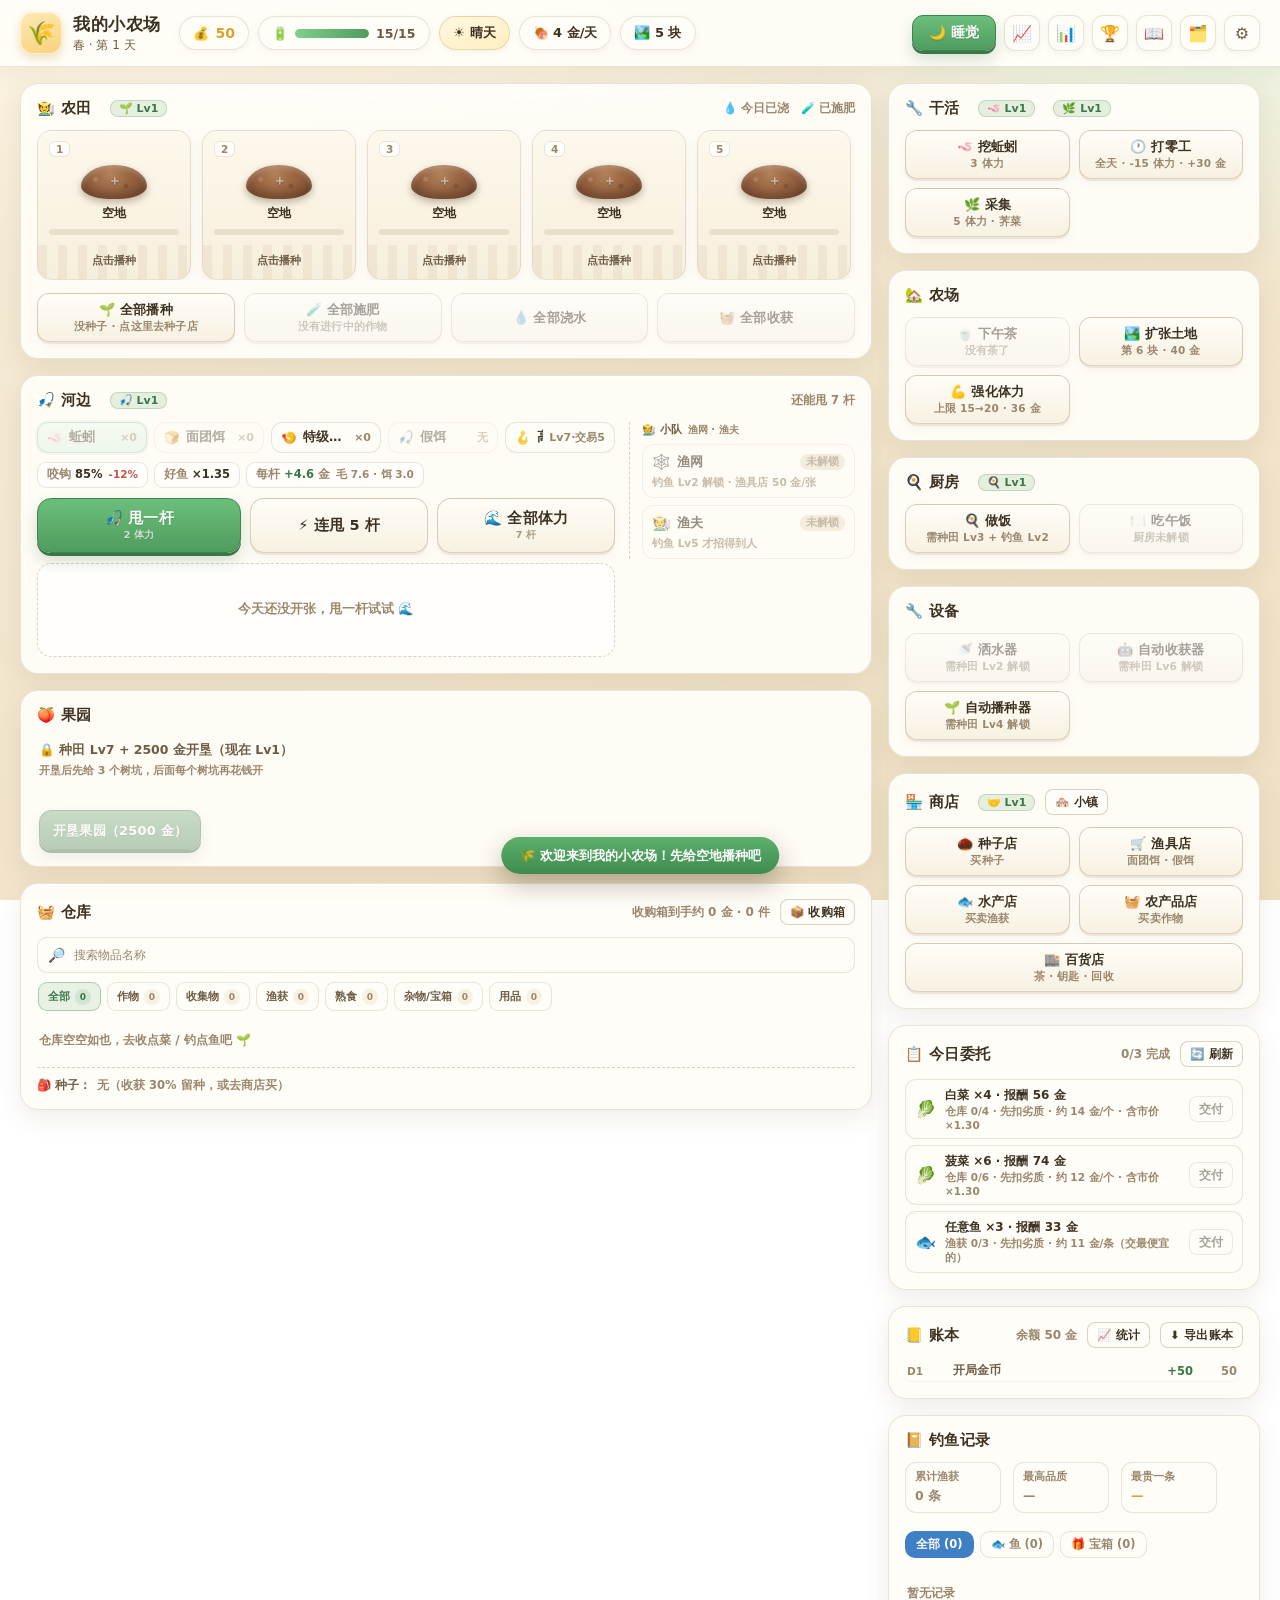
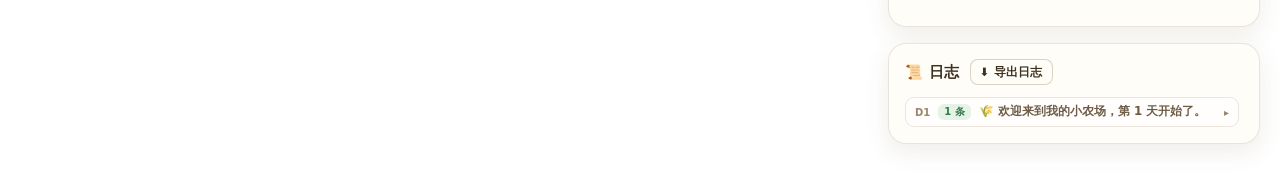
==== commit 84eec0f1: "v2.45.0（烹饪平衡：鱼价折算 / 品质门槛 / 每日份数 / 熟食手续费） - 鱼类食谱按实际鱼价折算：香烤鱼 / 鱼生拼盘 = 食材基础价 ×5，鲫鱼 15、锦鲤 125 - 野莓酱：野莓 3" ====
--- a/我的小农场.html
+++ b/我的小农场.html
@@ -1223,6 +1223,10 @@
 .cx-m{ font-size:10px; color:var(--ink-3); font-weight:700; }
 .cx-v{ font-size:10px; color:var(--ink-2); font-weight:800; }
 @media (max-width:520px){ .codex-grid{ grid-template-columns:repeat(2,1fr); } }
+
+
+/* ��ʳ������ʾ */
+.exp-soon{ color:#c0392b; font-weight:900; }
 
 
 </style>
@@ -2150,7 +2154,13 @@
     cook: { unlockFarm: 3, unlockFish: 2, xp: 2, xpBase: 12, xpStep: 8,
             failBase: 0.25, failStep: 0.025, failMin: 0.02,
             /* 达到这些等级，品质多取一次（Lv4 / Lv8） */
-            qualityAt: [4, 8] },
+            qualityAt: [4, 8],
+            /* 每天最多做几份：基础 3，Lv4 +1，Lv8 再 +1 */
+            dailyBase: 3, dailyAt: [4, 8],
+            /* 高级菜（Lv≥advLv）额外经验 */
+            advLv: 4, advXp: 2,
+            /* 食材只收标准及以上；成品品质下限 = 食材最好品质 − 1 档 */
+            minQuality: 'std', qualityFloorDrop: 1 },
     /* 体力上限强化：每次 +step，成本 baseCost × costMul^档（档 = (上限 − from) / step） */
     upgrade: { step: 5, baseCost: 30, costMul: 1.2, from: 10 },
     /* 一季 30 天（春 1–30 / 夏 31–60 / 秋 61–90 / 冬 91–120） */
@@ -2195,6 +2205,8 @@
     market: { supplyMax: 1.3, supplyMin: 0.7, cropStep: 0.015, fishStep: 0.01,
               offSeason: 1.7, decay: 0.75, scarce: 1.15, glut: 0.9,
               boxFee: 0.05,
+              /* 熟食进收购箱的额外手续费（在 boxFee 之上再加 10%） */
+              boxFoodExtra: 0.10,
               /* 委托的市价溢价封顶，避免一张单顶掉整个农场 */
               orderCap: 1.6 },
     /* 采集：5 体力一次（采集满级 4），100% 1 件 → 75% 再来 1 件 → 35% 再来 1 件，25% 掉一颗当季种子
@@ -2853,6 +2865,16 @@
   function cookLv(s) { return skillLv(s, 'cook'); }
   function cookFail(s) { return cookFailByLv(cookLv(s)); }
   function cookRolls(s) { return cookRollsByLv(cookLv(s)); }
+  /* 每天能做的份数：基础 3，Lv4 +1，Lv8 再 +1 */
+  function cookDailyLimit(s) {
+    let n = BALANCE.cook.dailyBase;
+    (BALANCE.cook.dailyAt || []).forEach(function (at) { if (cookLv(s) >= at) n++; });
+    return n;
+  }
+  function cookLeft(s) {
+    const used = (s.cookedDay === (s.day || 1)) ? (s.cookedToday || 0) : 0;
+    return Math.max(0, cookDailyLimit(s) - used);
+  }
   function kitchenUnlocked(s) {
     return farmLv(s) >= BALANCE.cook.unlockFarm && fishLv(s) >= BALANCE.cook.unlockFish;
   }
@@ -3020,6 +3042,8 @@
       /* 厨房：做好的料理（每份带品质 / 体力 / 保质期） */
       food: [],
       lunchDay: 0,
+      cookedDay: 0,
+      cookedToday: 0,
       ledger: [{ day: 1, label: '开局金币', income: 50, expense: 0, balance: 50 }],
       log: [{ day: 1, text: '🌾 欢迎来到我的小农场，第 1 天开始了。', kind: 'sys' }],
       orders: makeOrders({ day: 1 }),
@@ -3611,6 +3635,8 @@
     s.day++;
     s.teaUsed = false;
     s.workUsed = false;
+    s.cookedToday = 0;
+    s.cookedDay = s.day;
     const spoiled = foodTick(s);
     if (spoiled) notes.push({ kind: 'food', text: '🍲 坏掉 ' + spoiled + ' 份料理' });
     // 市场冷却：昨天的销量今天只算 70%（回落 30%）
@@ -4481,7 +4507,8 @@
         : (g.kind === 'fish'
           ? fishMarketMul(s, g.name, g.n, g.sold)
           : marketMul(s, g.id, g.n, g.sold)));
-    return Math.max(1, Math.round(g.raw * sellBonus(s) * mkt * (1 - BALANCE.market.boxFee)));
+    const fee = BALANCE.market.boxFee + (g.kind === 'food' ? (BALANCE.market.boxFoodExtra || 0) : 0);
+    return Math.max(1, Math.round(g.raw * sellBonus(s) * mkt * (1 - fee)));
   }
 
   /* 单个批次的展示金额：按它在同品种里的原价占比分摊 */
@@ -6374,10 +6401,13 @@
         energy: Math.round(num(f.energy, 0, 0, 999)),
         price: Math.round(num(f.price, 1, 0, 99999)),
         day: Math.round(num(f.day, merged.day, 1, 100000)),
-        expire: Math.round(num(f.expire, merged.day + 1, 1, 100000))
+        expire: Math.round(num(f.expire, merged.day + 1, 1, 100000)),
+        n: Math.round(num(f.n, 1, 1, 999))
       };
     }).filter(function (f) { return f.expire >= merged.day; }) : [];
     merged.lunchDay = Math.round(num(s.lunchDay, 0, 0, 100000));
+    merged.cookedDay = Math.round(num(s.cookedDay, 0, 0, 100000));
+    merged.cookedToday = Math.round(num(s.cookedToday, 0, 0, 999));
     merged.orders = normalizeOrders(s.orders, merged);
 
     // 长期订单
@@ -6661,6 +6691,8 @@
     cookRecipes: function () { return RECIPES; },
     recipeById: recipeById, ingredientText: ingredientText, cookHave: cookHave,
     cookMeal: cookMeal, eatFood: eatFood, foodTick: foodTick, boxPutFood: boxPutFood,
+    eatFoodGroup: eatFoodGroup, boxPutFoodGroup: boxPutFoodGroup, foodGroups: foodGroups,
+    foodDaysLeft: foodDaysLeft, foodSoon: foodSoon, cookDailyLimit: cookDailyLimit, cookLeft: cookLeft,
     kitchenUnlocked: kitchenUnlocked, cookLv: cookLv, cookFail: cookFail, cookRolls: cookRolls,
     mealFeeDue: mealFeeDue, lunchEaten: lunchEaten, cookFishBag: cookFishBag,
     netWorth: netWorth, profileRank: profileRank, deviceValue: deviceValue, orchardValue: orchardValue,
@@ -6752,22 +6784,25 @@
  * 由 build-modules.cjs 按文件名顺序拼进 game.js（共享同一个 IIFE 作用域），不要单独加载。
  */
 
-  /* 食谱：lv = 烹饪等级门槛；energy = 做这道菜要花的体力；days = 保质期；restore = 基础回复；price = 基础卖价
+  /* 食谱：lv = 烹饪等级门槛；energy = 做这道菜要花的体力；days = 保质期；restore = 基础回复
+   * price = 固定卖价；fishPriced + priceMul = 按实际食材价折算（鱼类食谱）
    * cost.crops 里的 id 可以是作物 / 野货 / 水果（都在 CROPS 表和仓库里） */
   const RECIPES = [
     { id: 'soup', name: '蔬菜汤', emoji: '🥣', lv: 1, energy: 1, restore: 8, days: 3, price: 46,
       cost: { crops: { carrot: 2, cabbage: 1 } }, desc: '萝卜炖白菜，暖胃' },
-    { id: 'grill', name: '香烤鱼', emoji: '🍢', lv: 1, energy: 1, restore: 10, days: 2, price: 58,
-      cost: { fish: 1 }, desc: '现钓现烤，撒点盐' },
-    { id: 'jam', name: '野莓酱', emoji: '🍯', lv: 2, energy: 1, restore: 9, days: 4, price: 62,
-      cost: { crops: { berry: 3 } }, desc: '抹面包能吃一星期' },
+    { id: 'grill', name: '香烤鱼', emoji: '🍢', lv: 1, energy: 1, restore: 10, days: 2,
+      fishPriced: true, priceMul: 5,
+      cost: { fish: 1 }, desc: '现钓现烤，鱼越贵菜越值钱' },
+    { id: 'jam', name: '野莓酱', emoji: '🍯', lv: 2, energy: 1, restore: 9, days: 4, price: 66,
+      cost: { crops: { berry: 2 } }, desc: '抹面包能吃一星期' },
     { id: 'stew', name: '蘑菇炖菜', emoji: '🍲', lv: 3, energy: 2, restore: 16, days: 3, price: 96,
       cost: { crops: { mushroom: 1, potato: 2 } }, desc: '松茸配土豆，鲜掉眉毛' },
     { id: 'salad', name: '水果沙拉', emoji: '🥗', lv: 4, energy: 2, restore: 14, days: 2, price: 108,
       cost: { crops: { fruit_peach: 1, berry: 2 } }, desc: '桃子野莓拌一拌' },
     { id: 'pie', name: '南瓜派', emoji: '🥧', lv: 6, energy: 2, restore: 24, days: 4, price: 188,
       cost: { crops: { pumpkin: 1, corn: 2 } }, desc: '烤得金黄，切八块' },
-    { id: 'sashimi', name: '鱼生拼盘', emoji: '🍣', lv: 7, energy: 2, restore: 28, days: 1, price: 232,
+    { id: 'sashimi', name: '鱼生拼盘', emoji: '🍣', lv: 7, energy: 2, restore: 28, days: 1,
+      fishPriced: true, priceMul: 5,
       cost: { fish: 2, crops: { carrot: 1 } }, desc: '刀工比食材更值钱' },
     { id: 'feast', name: '农家盛宴', emoji: '🍱', lv: 9, energy: 3, restore: 45, days: 3, price: 520,
       cost: { fish: 2, crops: { watermelon: 1, pumpkin: 1, mushroom: 1 } }, desc: '一桌硬菜' }
@@ -6777,16 +6812,26 @@
     return RECIPES.filter(function (r) { return r.id === id; })[0] || null;
   }
 
-  /* 能下锅的鱼：有品质、不是杂物/宝箱（买来的也行） */
+  /* 食材只收「标准」及以上；成品品质下限 = 食材最好品质 − 1 档 */
+  const COOK_MIN_RANK = Math.max(0, Q_IDS.indexOf(BALANCE.cook.minQuality));
+  function cookQRank(q) { return Q_IDS.indexOf(q); }
+  function cookQOk(q) { return cookQRank(q) >= COOK_MIN_RANK; }
+
+  /* 能下锅的鱼：标准及以上、不是杂物/宝箱（买来的也行） */
   function cookFishBag(s) {
-    return (s.fishBag || []).filter(function (e) { return e && e.q && !e.no && !e.chest; });
+    return (s.fishBag || []).filter(function (e) {
+      return e && e.q && !e.no && !e.chest && cookQOk(e.q);
+    });
   }
 
   function cookHave(s, r) {
     if (!r) return false;
     const crops = r.cost.crops || {};
     for (const id in crops) {
-      if (storeCount(s, id) < crops[id]) return false;
+      const b = s.store[id] || {};
+      let n = 0;
+      for (let i = COOK_MIN_RANK; i < Q_IDS.length; i++) n += b[Q_IDS[i]] || 0;
+      if (n < crops[id]) return false;
     }
     if (r.cost.fish && cookFishBag(s).length < r.cost.fish) return false;
     return true;
@@ -6803,11 +6848,45 @@
     return parts.join(' · ');
   }
 
-  /* 从渔获袋按最便宜的先扣（和交鱼单一致） */
+  /* 从仓库按「标准→更好」取作物，返回用掉的品质（含最好一档） */
+  function takeCookCrops(s, crops) {
+    let best = -1;
+    Object.keys(crops).forEach(function (id) {
+      let left = crops[id];
+      const b = s.store[id];
+      if (!b) return;
+      for (let i = COOK_MIN_RANK; i < Q_IDS.length && left > 0; i++) {
+        const q = Q_IDS[i], have = b[q] || 0, take = Math.min(have, left);
+        if (!take) continue;
+        b[q] = have - take; left -= take;
+        best = Math.max(best, i);
+      }
+      if (storeCount(s, id) <= 0) delete s.store[id];
+    });
+    return best;
+  }
+
+  /* 从渔获袋取最便宜的合规鱼，返回 { best, fish } */
   function takeCookFish(s, n) {
-    const drop = cookFishBag(s).sort(function (a, b) { return a.v - b.v; }).slice(0, n);
-    s.fishBag = (s.fishBag || []).filter(function (e) { return drop.indexOf(e) < 0; });
-    return drop.length;
+    const picked = cookFishBag(s).sort(function (a, b) { return a.v - b.v; }).slice(0, n);
+    s.fishBag = (s.fishBag || []).filter(function (e) { return picked.indexOf(e) < 0; });
+    let best = -1;
+    picked.forEach(function (e) { best = Math.max(best, cookQRank(e.q)); });
+    return { best: best, fish: picked };
+  }
+
+  /* 鱼类食谱按实际食材价折算基础卖价（鱼用 base 价，不含品质） */
+  function cookFishBase(e) {
+    const f = FISH.filter(function (x) { return x.name === e.name; })[0];
+    return f ? f.base : (e.v || 1);
+  }
+  function cookBasePrice(s, r, fish) {
+    if (!r.fishPriced) return r.price;
+    let v = 0;
+    const crops = r.cost.crops || {};
+    Object.keys(crops).forEach(function (id) { v += (CROPS[id] ? CROPS[id].price : 0) * crops[id]; });
+    fish.forEach(function (e) { v += cookFishBase(e); });
+    return Math.max(6, Math.round(v * r.priceMul));
   }
 
   /* 做一道菜 */
@@ -6817,66 +6896,132 @@
     if (!kitchenUnlocked(s)) return { ok: false, msg: '厨房还没解锁（种田 Lv' +
       BALANCE.cook.unlockFarm + ' + 钓鱼 Lv' + BALANCE.cook.unlockFish + '）' };
     if (cookLv(s) < r.lv) return { ok: false, msg: '烹饪 Lv' + r.lv + ' 才解锁' };
+    if (cookLeft(s) <= 0) {
+      return { ok: false, msg: '今天的烹饪次数用完了（' + cookDailyLimit(s) + ' 份/天）' };
+    }
     const cost = r.energy;
     if (s.energy < cost) {
       return { ok: false, msg: '体力不够（做这道菜要 ' + cost + ' 点）' };
     }
-    if (!cookHave(s, r)) return { ok: false, msg: '食材不够：' + ingredientText(r) };
+    if (!cookHave(s, r)) {
+      return { ok: false, msg: '食材不够（要' + qualityById(BALANCE.cook.minQuality).name + '及以上品质）：' +
+        ingredientText(r) };
+    }
 
     const crops = r.cost.crops || {};
-    Object.keys(crops).forEach(function (id) { takeStore(s, id, crops[id]); });
-    if (r.cost.fish) takeCookFish(s, r.cost.fish);
+    const cropBest = takeCookCrops(s, crops);
+    const fishRes = r.cost.fish ? takeCookFish(s, r.cost.fish) : { best: -1, fish: [] };
+    const ingBest = Math.max(cropBest, fishRes.best);
+    const basePrice = cookBasePrice(s, r, fishRes.fish);
+
     s.energy -= cost;
     s.stats.cooks = (s.stats.cooks || 0) + 1;
+    const usedToday = (s.cookedDay === s.day ? (s.cookedToday || 0) : 0);
+    s.cookedToday = usedToday + 1;
+    s.cookedDay = s.day;
     if (!Array.isArray(s.food)) s.food = [];
 
     const fail = rand() < cookFail(s);
-    const up = addLevelXp(s, 'cook', BALANCE.cook.xp);
+    const xp = BALANCE.cook.xp + (r.lv >= BALANCE.cook.advLv ? BALANCE.cook.advXp : 0);
+    const up = addLevelXp(s, 'cook', xp);
     if (fail) {
       const f = { rid: 'fail', name: '焦糊料理', emoji: '🫕', q: null, energy: 0, price: 1,
-                  day: s.day, expire: s.day + 1 };
-      s.food.push(f);
+                  day: s.day, expire: s.day + 1, n: 1 };
+      addFoodEntry(s, f);
       log(s, '🔥 做菜失手：' + r.name + ' 变成了焦糊料理（-' + cost + ' 体力）', 'warn');
       return { ok: true, fail: true, food: f, levelUp: up, cost: cost };
     }
-    const q = rollQuality(cookRolls(s));
+    let q = rollQuality(cookRolls(s));
+    /* 食材品质托底：成品至少比食材最好品质低 1 档 */
+    const floorRank = ingBest >= 0 ? Math.max(0, ingBest - BALANCE.cook.qualityFloorDrop) : 0;
+    if (cookQRank(q.id) < floorRank) q = QUALITY[floorRank];
     const f = { rid: r.id, name: r.name, emoji: r.emoji, q: q.id,
-                energy: Math.round(r.restore * q.mul), price: Math.round(r.price * q.mul),
-                day: s.day, expire: s.day + r.days };
-    s.food.push(f);
+                energy: Math.round(r.restore * q.mul), price: Math.round(basePrice * q.mul),
+                day: s.day, expire: s.day + r.days, n: 1 };
+    addFoodEntry(s, f);
     /* 图鉴：记录做过的菜（次数 / 最好品质 / 首次 / 累计价值） */
     s.codex = s.codex || {};
     s.codex.food = s.codex.food || {};
     const ce = s.codex.food[r.id] || (s.codex.food[r.id] = { n: 0, best: null, first: s.day, value: 0 });
     ce.n++;
     ce.value += f.price;
-    if (!ce.best || QUALITY.indexOf(q) > QUALITY.indexOf(qualityById(ce.best))) ce.best = q.id;
+    if (!ce.best || cookQRank(q.id) > cookQRank(ce.best)) ce.best = q.id;
     log(s, '🍳 做好 ' + f.emoji + ' ' + f.name + '（' + q.name + ' · +' + f.energy + ' 体力 · 保质 ' +
       r.days + ' 天）' + (up ? ' · 烹饪 Lv' + cookLv(s) : ''), 'good');
-    return { ok: true, fail: false, food: f, q: q.id, levelUp: up, cost: cost };
-  }
-
-  /* 吃午饭：每天一次，回复美食体力；吃过的当天不再算「没吃午饭」 */
+    return { ok: true, fail: false, food: f, q: q.id, levelUp: up, cost: cost, xp: xp };
+  }
+
+  /* 同菜同品质、且同一天到期 → 叠在同一份里 */
+  function addFoodEntry(s, f) {
+    const same = s.food.filter(function (x) {
+      return x.rid === f.rid && x.q === f.q && x.expire === f.expire && x.name === f.name;
+    })[0];
+    if (same && f.rid !== 'fail') {
+      same.n = (same.n || 1) + 1;
+      same.price = f.price;
+      same.energy = f.energy;
+    } else {
+      s.food.push(f);
+    }
+  }
+
+  function foodDaysLeft(f, day) { return Math.max(0, (f.expire || 0) - (day || 1)); }
+  function foodSoon(f, day) { return foodDaysLeft(f, day) <= 1; }
+
+  /* 仓库里的熟食按「菜 + 品质」合并显示 */
+  function foodGroups(s) {
+    const map = {}, out = [];
+    (s.food || []).forEach(function (f, i) {
+      const key = (f.rid || 'food') + '|' + (f.q || '-');
+      if (!map[key]) {
+        map[key] = { key: key, rid: f.rid, name: f.name, emoji: f.emoji, q: f.q,
+                     n: 0, energy: f.energy, price: f.price, expire: f.expire, idx: [] };
+        out.push(map[key]);
+      }
+      const g = map[key];
+      g.n += f.n || 1;
+      g.expire = Math.min(g.expire, f.expire);
+      g.idx.push(i);
+    });
+    return out;
+  }
+
+  /* 吃午饭：吃一份（优先吃掉最快过期的那份） */
   function eatFood(s, idx) {
     if (!kitchenUnlocked(s)) return { ok: false, msg: '厨房还没解锁' };
     if (lunchEaten(s)) return { ok: false, msg: '今天已经吃过午饭了' };
     const list = s.food || [];
     const f = list[idx];
     if (!f) return { ok: false, msg: '没有这份料理' };
+    return eatFoodEntry(s, f);
+  }
+
+  function eatFoodEntry(s, f) {
     if (f.rid === 'fail') return { ok: false, msg: '焦糊料理不能吃，扔收购箱吧' };
-    if ((f.expire || 0) < (s.day || 1)) {
-      list.splice(idx, 1);
-      return { ok: false, msg: '这份已经过期了（保质期到 D' + f.expire + '）' };
-    }
-    list.splice(idx, 1);
+    if ((f.expire || 0) < (s.day || 1)) return { ok: false, msg: '这份已经过期了' };
     const room = Math.max(0, s.maxEnergy - s.energy);
     const gain = Math.min(room, f.energy || 0);
     s.energy += gain;
     s.lunchDay = s.day;
     s.stats.meals = (s.stats.meals || 0) + 1;
+    if ((f.n || 1) > 1) f.n--;
+    else (s.food || []).splice((s.food || []).indexOf(f), 1);
     log(s, '🍽️ 吃午饭：' + f.emoji + ' ' + f.name + '，+ ' + gain + ' 体力' +
       (f.energy > gain ? '（体力已接近上限）' : ''), 'good');
     return { ok: true, gain: gain, energy: f.energy, name: f.name, emoji: f.emoji };
+  }
+
+  /* 按合并后的组吃一份 */
+  function eatFoodGroup(s, key) {
+    if (!kitchenUnlocked(s)) return { ok: false, msg: '厨房还没解锁' };
+    if (lunchEaten(s)) return { ok: false, msg: '今天已经吃过午饭了' };
+    const g = foodGroups(s).filter(function (x) { return x.key === key; })[0];
+    if (!g) return { ok: false, msg: '没有这种熟食' };
+    const list = s.food || [];
+    const f = g.idx.map(function (i) { return list[i]; })
+      .filter(Boolean)
+      .sort(function (a, b) { return (a.expire || 0) - (b.expire || 0); })[0];
+    return eatFoodEntry(s, f);
   }
 
   /* 睡觉时清掉过期料理，返回坏掉的份数 */
@@ -6892,12 +7037,33 @@
     const list = s.food || [];
     const f = list[idx];
     if (!f) return { ok: false, msg: '没有这份料理' };
+    const n = f.n || 1;
     list.splice(idx, 1);
     s.box = s.box || [];
-    s.box.push({ kind: 'food', name: f.name, emoji: f.emoji, n: 1, raw: f.price || 1,
+    s.box.push({ kind: 'food', name: f.name, emoji: f.emoji, n: n, raw: (f.price || 1) * n,
                  q: f.q, energy: f.energy, rid: f.rid, expire: f.expire });
-    log(s, '📦 ' + f.emoji + ' ' + f.name + ' 放进收购箱（' + (f.price || 1) + ' 金，睡觉结算）', 'info');
-    return { ok: true, name: f.name, v: f.price || 1 };
+    log(s, '📦 ' + f.emoji + ' ' + f.name + '×' + n + ' 放进收购箱（' + ((f.price || 1) * n) + ' 金，睡觉结算）', 'info');
+    return { ok: true, name: f.name, v: (f.price || 1) * n, n: n };
+  }
+
+  /* 按合并后的组整组放进收购箱 */
+  function boxPutFoodGroup(s, key) {
+    const g = foodGroups(s).filter(function (x) { return x.key === key; })[0];
+    if (!g) return { ok: false, msg: '没有这种熟食' };
+    const list = s.food || [];
+    let n = 0, raw = 0;
+    g.idx.slice().sort(function (a, b) { return b - a; }).forEach(function (i) {
+      const f = list[i];
+      if (!f) return;
+      n += f.n || 1;
+      raw += (f.price || 1) * (f.n || 1);
+      list.splice(i, 1);
+    });
+    s.box = s.box || [];
+    s.box.push({ kind: 'food', name: g.name, emoji: g.emoji, n: n, raw: raw,
+                 q: g.q, energy: g.energy, rid: g.rid, expire: g.expire });
+    log(s, '📦 ' + g.emoji + ' ' + g.name + '×' + n + ' 放进收购箱（' + raw + ' 金，睡觉结算）', 'info');
+    return { ok: true, name: g.name, v: raw, n: n };
   }
 
 })(typeof window !== 'undefined' ? window : globalThis);
@@ -7359,7 +7525,8 @@
     const kitchenTxt = $('#kitchen-txt');
     if (kitchenTxt) {
       kitchenTxt.textContent = unlocked
-        ? '食谱 ' + G.cookRecipes().filter(function (r) { return r.lv <= cookLv; }).length + ' 道'
+        ? '今日 ' + G.cookLeft(state) + '/' + G.cookDailyLimit(state) + ' 份 · 食谱 ' +
+          G.cookRecipes().filter(function (r) { return r.lv <= cookLv; }).length + ' 道'
         : '需种田 Lv' + G.BALANCE.cook.unlockFarm + ' + 钓鱼 Lv' + G.BALANCE.cook.unlockFish;
     }
     const lunchBtn = $('[data-act="lunch"]');
@@ -7612,11 +7779,11 @@
     const wormN = state.bait.worm || 0;
     const fertRows = ['normal', 'special'].filter(function (k) { return (state.ferts[k] || 0) > 0; });
     const counts = {
-      all: crops.length + fish.length + (wormN ? 1 : 0) + fertRows.length + (state.food || []).length,
+      all: crops.length + fish.length + (wormN ? 1 : 0) + fertRows.length + G.foodGroups(state).length,
       crops: planted.length,
       wild: wild.length,
       fish: fishOnly.length,
-      food: (state.food || []).length,
+      food: G.foodGroups(state).length,
       junk: junk.length,
       supplies: (wormN ? 1 : 0) + fertRows.length
     };
@@ -7688,22 +7855,24 @@
       if (rows) sections.push('<div class="store-sub">🗑️ 杂物与宝箱 · ' + visible.reduce(function (n, g) { return n + g.count; }, 0) + ' 件</div>' + rows);
     }
     if (storeFilter === 'all' || storeFilter === 'food') {
-      const foods = (state.food || []).map(function (f, i) { return { f: f, i: i }; })
-        .filter(function (x) { return matches(x.f.name); });
-      const rows = foods.map(function (x) {
-        const f = x.f, q = G.qualityById(f.q);
+      const groups = G.foodGroups(state).filter(function (g) { return matches(g.name); });
+      const rows = groups.map(function (g) {
+        const q = G.qualityById(g.q);
+        const left = G.foodDaysLeft(g, state.day);
         return '<div class="store-row">' +
-          '<span class="se">' + esc(f.emoji || '🍲') + '</span>' +
-          '<div><div class="sn">' + esc(f.name) +
+          '<span class="se">' + esc(g.emoji || '🍲') + '</span>' +
+          '<div><div class="sn">' + esc(g.name) + (g.n > 1 ? ' ×' + g.n : '') +
             (q ? ' <b class="own">' + q.emoji + q.name + '</b>' : '') + '</div>' +
-          '<div class="sv">+' + (f.energy || 0) + ' 体力 · 保质到 D' + f.expire +
-            ' · 约 ' + (f.price || 0) + ' 金 · 去厨房吃</div></div>' +
-          '<span class="sp">' + (f.price || 0) + ' 金</span>' +
+          '<div class="sv">+' + (g.energy || 0) + ' 体力 · <span class="' +
+            (left <= 1 ? 'exp-soon' : '') + '">' +
+            (left <= 0 ? '今天到期' : '还剩 ' + left + ' 天') + '</span>' +
+            ' · 约 ' + (g.price || 0) + ' 金/份 · 去厨房吃</div></div>' +
+          '<span class="sp">' + ((g.price || 0) * g.n) + ' 金</span>' +
           '<span class="spw">' +
-            '<button class="btn mini" data-boxfood="' + x.i + '" title="放进收购箱">📦</button>' +
+            '<button class="btn mini" data-boxfood="' + g.key + '" title="整组放进收购箱">📦</button>' +
           '</span></div>';
       }).join('');
-      if (rows) sections.push('<div class="store-sub">🍲 熟食 · ' + foods.length + ' 份</div>' + rows);
+      if (rows) sections.push('<div class="store-sub">🍲 熟食 · ' + groups.length + ' 种</div>' + rows);
     }
     if (storeFilter === 'all' || storeFilter === 'supplies') {
       const supplyRows = [];
@@ -8939,11 +9108,16 @@
         '<p><b>种田 Lv' + G.BALANCE.cook.unlockFarm + ' + 钓鱼 Lv' + G.BALANCE.cook.unlockFish +
         '</b> 解锁。用<b>作物 / 渔获 / 野货</b>做菜，菜进仓库、有保质期，可以吃，也可以放进收购箱卖。</p>' +
         guideSub('👨‍🍳 烹饪等级', guideList([
-          '每做一道菜 +' + G.BALANCE.cook.xp + ' 经验；升级要 ' + G.BALANCE.cook.xpBase + ' + ' +
+          '每做一道菜 +' + G.BALANCE.cook.xp + ' 经验（Lv' + G.BALANCE.cook.advLv + '+ 的菜再 +' +
+            G.BALANCE.cook.advXp + '）；升级要 ' + G.BALANCE.cook.xpBase + ' + ' +
             G.BALANCE.cook.xpStep + '×(级−1)。',
+          '<b>每天最多做 ' + G.BALANCE.cook.dailyBase + ' 份</b>，Lv' + G.BALANCE.cook.dailyAt[0] +
+            ' +1、Lv' + G.BALANCE.cook.dailyAt[1] + ' 再 +1。',
           '<b>做砸概率</b>：Lv1 ' + Math.round(G.BALANCE.cook.failBase * 100) + '%，每级 −' +
             (G.BALANCE.cook.failStep * 100).toFixed(1) + '%，最低 ' + Math.round(G.BALANCE.cook.failMin * 100) +
             '%；做砸得到一份<b>焦糊料理</b>（没有品质、不能吃，只能进收购箱）。',
+          '<b>食材只收标准及以上</b>：劣质食材做不了菜；成品品质至少比食材最好品质低 ' +
+            G.BALANCE.cook.qualityFloorDrop + ' 档。',
           '<b>品质判定</b>：Lv' + G.BALANCE.cook.qualityAt[0] + ' / Lv' + G.BALANCE.cook.qualityAt[1] +
             ' 各多取一次最好，和施肥一个道理。',
           '<b>体力按食谱算</b>：越简单的菜越省（1 点），硬菜要 2–3 点，食材不够 / 等级不够都做不了。'
@@ -8952,18 +9126,20 @@
         G.cookRecipes().map(function (r) {
           return '<tr><td>' + r.emoji + ' ' + r.name + '</td><td>Lv' + r.lv + '</td><td>' +
             G.ingredientText(r) + '</td><td>' + r.energy + '</td><td>+' + r.restore + '</td><td>' +
-            r.days + ' 天</td><td>' + r.price + ' 金</td></tr>';
+            r.days + ' 天</td><td>' + (r.fishPriced ? '按鱼价 ×' + r.priceMul : r.price + ' 金') + '</td></tr>';
         }).join('') + '</table>' +
         guideSub('🍽️ 吃午饭', guideList([
           '<b>每天一次</b>，吃一份菜回复它的体力；菜也吃品质，品质越高回的体力越多。',
           '<b>不能直接在仓库里吃</b>：要打开「吃午饭」（或厨房）再选一份。',
           '<b>不吃午饭</b>：当天睡觉的伙食费 <b>×' + G.BALANCE.meal.skipLunchMul +
             '</b>（厨房解锁后生效）。',
-          '菜有保质期，睡过保质期那天会坏掉；临期的先吃。'
+          '菜有保质期，仓库 / 厨房会显示「还剩 N 天」，≤1 天标红；临期的先吃。'
         ])) +
         guideSub('📦 怎么卖', guideList([
-          '熟食<b>只能进收购箱</b>（农产品店 / 水产店不收），按入箱价扣 ' +
-            Math.round(G.BALANCE.market.boxFee * 100) + '% 手续费，<b>不吃市价</b>。',
+          '熟食<b>只能进收购箱</b>（农产品店 / 水产店不收），扣 <b>' +
+            Math.round((G.BALANCE.market.boxFee + G.BALANCE.market.boxFoodExtra) * 100) +
+            '%</b> 手续费（普通货 5% + 熟食额外 10%），<b>不吃市价</b>。',
+          '相同的菜和品质会在仓库里合并成一份，显示总份数与最近到期日。',
           '焦糊料理也能进收购箱，只值 1 金——做砸的代价。'
         ])) +
       '</div>';
@@ -11010,9 +11186,9 @@
         }
         return;
       }
-      const eatBtn = t.closest('[data-eat]');
+      const eatBtn = t.closest('[data-eatfood]');
       if (eatBtn && !eatBtn.disabled) {
-        const r = G.eatFood(state, Number(eatBtn.dataset.eat));
+        const r = G.eatFoodGroup(state, eatBtn.dataset.eatfood);
         commit(r);
         toast(r.msg, r.ok ? 'good' : 'warn');
         if (r.ok) { SFX.good(); closeModal(); }
@@ -11020,10 +11196,11 @@
       }
       const boxFood = t.closest('[data-boxfood]');
       if (boxFood && !boxFood.disabled) {
-        const r = G.boxPutFood(state, Number(boxFood.dataset.boxfood));
+        const r = G.boxPutFoodGroup(state, boxFood.dataset.boxfood);
         commit(r);
         toast(r.msg, r.ok ? 'good' : 'warn');
         if (r.ok) SFX.coin();
+        if (modalOpen()) kitchenModal();
         return;
       }
 
@@ -11666,21 +11843,49 @@
  * 由 build-ui.cjs 按文件名顺序拼进 ui.js（共享同一个 IIFE 作用域），不要单独加载。
  */
 
+  function foodRowsHtml(allowEat) {
+    const groups = G.foodGroups(state);
+    if (!groups.length) return '<div class="store-empty">仓库里没有做好的菜，先去做两道 🍳</div>';
+    const eaten = G.lunchEaten(state);
+    return groups.map(function (g) {
+      const q = G.qualityById(g.q);
+      const left = G.foodDaysLeft(g, state.day);
+      const bad = g.rid === 'fail';
+      return '<div class="store-row">' +
+        '<span class="se">' + esc(g.emoji || '🍲') + '</span>' +
+        '<div><div class="sn">' + esc(g.name) + (g.n > 1 ? ' ×' + g.n : '') +
+          (q ? ' <b class="own">' + q.emoji + q.name + '</b>' : '') + '</div>' +
+        '<div class="sv">+' + (g.energy || 0) + ' 体力 · <span class="' +
+          (left <= 1 ? 'exp-soon' : '') + '">' +
+          (left <= 0 ? '今天到期' : '还剩 ' + left + ' 天') + '</span>' +
+          (bad ? ' · 焦糊了不能吃' : '') + '</div></div>' +
+        (allowEat
+          ? '<span class="spw"><button class="btn mini" data-eatfood="' + g.key + '"' +
+            (eaten || bad ? ' disabled' : '') + '>吃</button></span>'
+          : '') +
+      '</div>';
+    }).join('');
+  }
+
   function cookCard(r) {
     const locked = G.cookLv(state) < r.lv;
     const have = G.cookHave(state, r);
-    const canDo = !locked && have && state.energy >= r.energy;
+    const canDo = !locked && have && state.energy >= r.energy && G.cookLeft(state) > 0;
     return '<div class="cook-card' + (locked ? ' locked' : '') + '">' +
       '<div class="cc-head"><span class="cc-e">' + r.emoji + '</span>' +
         '<b>' + esc(r.name) + '</b><span class="cc-lv">Lv' + r.lv + '</span></div>' +
       '<div class="cc-desc">' + esc(r.desc || '') + '</div>' +
       '<div class="cc-row">' + G.ingredientText(r) + '</div>' +
       '<div class="cc-row">耗 ' + r.energy + ' 体力 · 回复 +' + r.restore + ' 体力 · 保质 ' +
-        r.days + ' 天 · 约 ' + r.price + ' 金</div>' +
+        r.days + ' 天 · ' + (r.fishPriced
+          ? '按鱼价 ×' + r.priceMul + ' 折算'
+          : '约 ' + r.price + ' 金') + '</div>' +
       (locked
         ? '<div class="cc-lock">烹饪 Lv' + r.lv + ' 解锁</div>'
         : '<button class="btn mini" data-cook="' + r.id + '"' + (canDo ? '' : ' disabled') + '>' +
-          (have ? (state.energy >= r.energy ? '烹饪' : '体力不够') : '缺食材') + '</button>') +
+          (!have ? '缺食材（标准+）'
+            : state.energy < r.energy ? '体力不够'
+              : G.cookLeft(state) <= 0 ? '今日份数用完' : '烹饪') + '</button>') +
     '</div>';
   }
 
@@ -11690,9 +11895,12 @@
     const xp = (state.levels && state.levels.cookXp) || 0;
     const body = unlocked
       ? '<div class="cook-top">🍳 烹饪 <b>Lv' + lv + '</b> · 经验 ' + xp + '/' + G.levelNeed(lv, 'cook') +
+          ' · 今日 <b>' + G.cookLeft(state) + '/' + G.cookDailyLimit(state) + '</b> 份' +
           ' · 做砸 ' + Math.round(G.cookFail(state) * 100) + '% · 品质取 ' +
-          G.cookRolls(state) + ' 次最好 · 体力消耗按食谱</div>' +
-        '<div class="cook-grid">' + G.cookRecipes().map(cookCard).join('') + '</div>'
+          G.cookRolls(state) + ' 次最好</div>' +
+        '<div class="cook-grid">' + G.cookRecipes().map(cookCard).join('') + '</div>' +
+        '<div class="store-sub" style="margin-top:12px">🍲 现有熟食 · 吃午饭每天一次</div>' +
+        foodRowsHtml(true)
       : '<div class="shop-tip">厨房还没解锁：<b>种田 Lv' + G.BALANCE.cook.unlockFarm + ' + 钓鱼 Lv' +
           G.BALANCE.cook.unlockFish + '</b> 后开张。<br>解锁后能拿作物 / 渔获 / 野货做菜，' +
           '菜有保质期，吃了回体力，也能进收购箱卖。</div>';
@@ -11700,28 +11908,12 @@
   }
 
   function lunchModal() {
-    const list = state.food || [];
-    const eaten = G.lunchEaten(state);
-    const rows = list.length
-      ? list.map(function (f, i) {
-          const q = G.qualityById(f.q);
-          const bad = f.rid === 'fail';
-          return '<div class="store-row">' +
-            '<span class="se">' + esc(f.emoji || '🍲') + '</span>' +
-            '<div><div class="sn">' + esc(f.name) +
-              (q ? ' <b class="own">' + q.emoji + q.name + '</b>' : '') + '</div>' +
-            '<div class="sv">+' + (f.energy || 0) + ' 体力 · 保质到 D' + f.expire +
-              (bad ? ' · 焦糊了不能吃' : '') + '</div></div>' +
-            '<span class="spw"><button class="btn mini" data-eat="' + i + '"' +
-              (eaten || bad ? ' disabled' : '') + '>吃</button></span></div>';
-        }).join('')
-      : '<div class="store-empty">仓库里没有做好的菜，先去厨房做两道 🍳</div>';
-    openModal('🍽️ 吃午饭',
-      '<div class="shop-tip">每天只能吃一次，回复菜品的体力。' +
-        (G.kitchenUnlocked(state)
-          ? (eaten ? '今天已经吃过了 ✅' : '今天还没吃，不吃的话今晚伙食费 <b>×' + G.BALANCE.meal.skipLunchMul + '</b>。')
-          : '厨房解锁后才生效。') + '</div>' + rows,
-      '<button class="btn" data-close>关闭</button>');
+    const body = '<div class="shop-tip">每天只能吃一次，回复菜品的体力。' +
+      (G.kitchenUnlocked(state)
+        ? (G.lunchEaten(state) ? '今天已经吃过了 ✅' : '今天还没吃，不吃的话今晚伙食费 <b>×' +
+            G.BALANCE.meal.skipLunchMul + '</b>。')
+        : '厨房解锁后才生效。') + '</div>' + foodRowsHtml(true);
+    openModal('🍽️ 吃午饭', body, '<button class="btn" data-close>关闭</button>');
   }
 
 })();
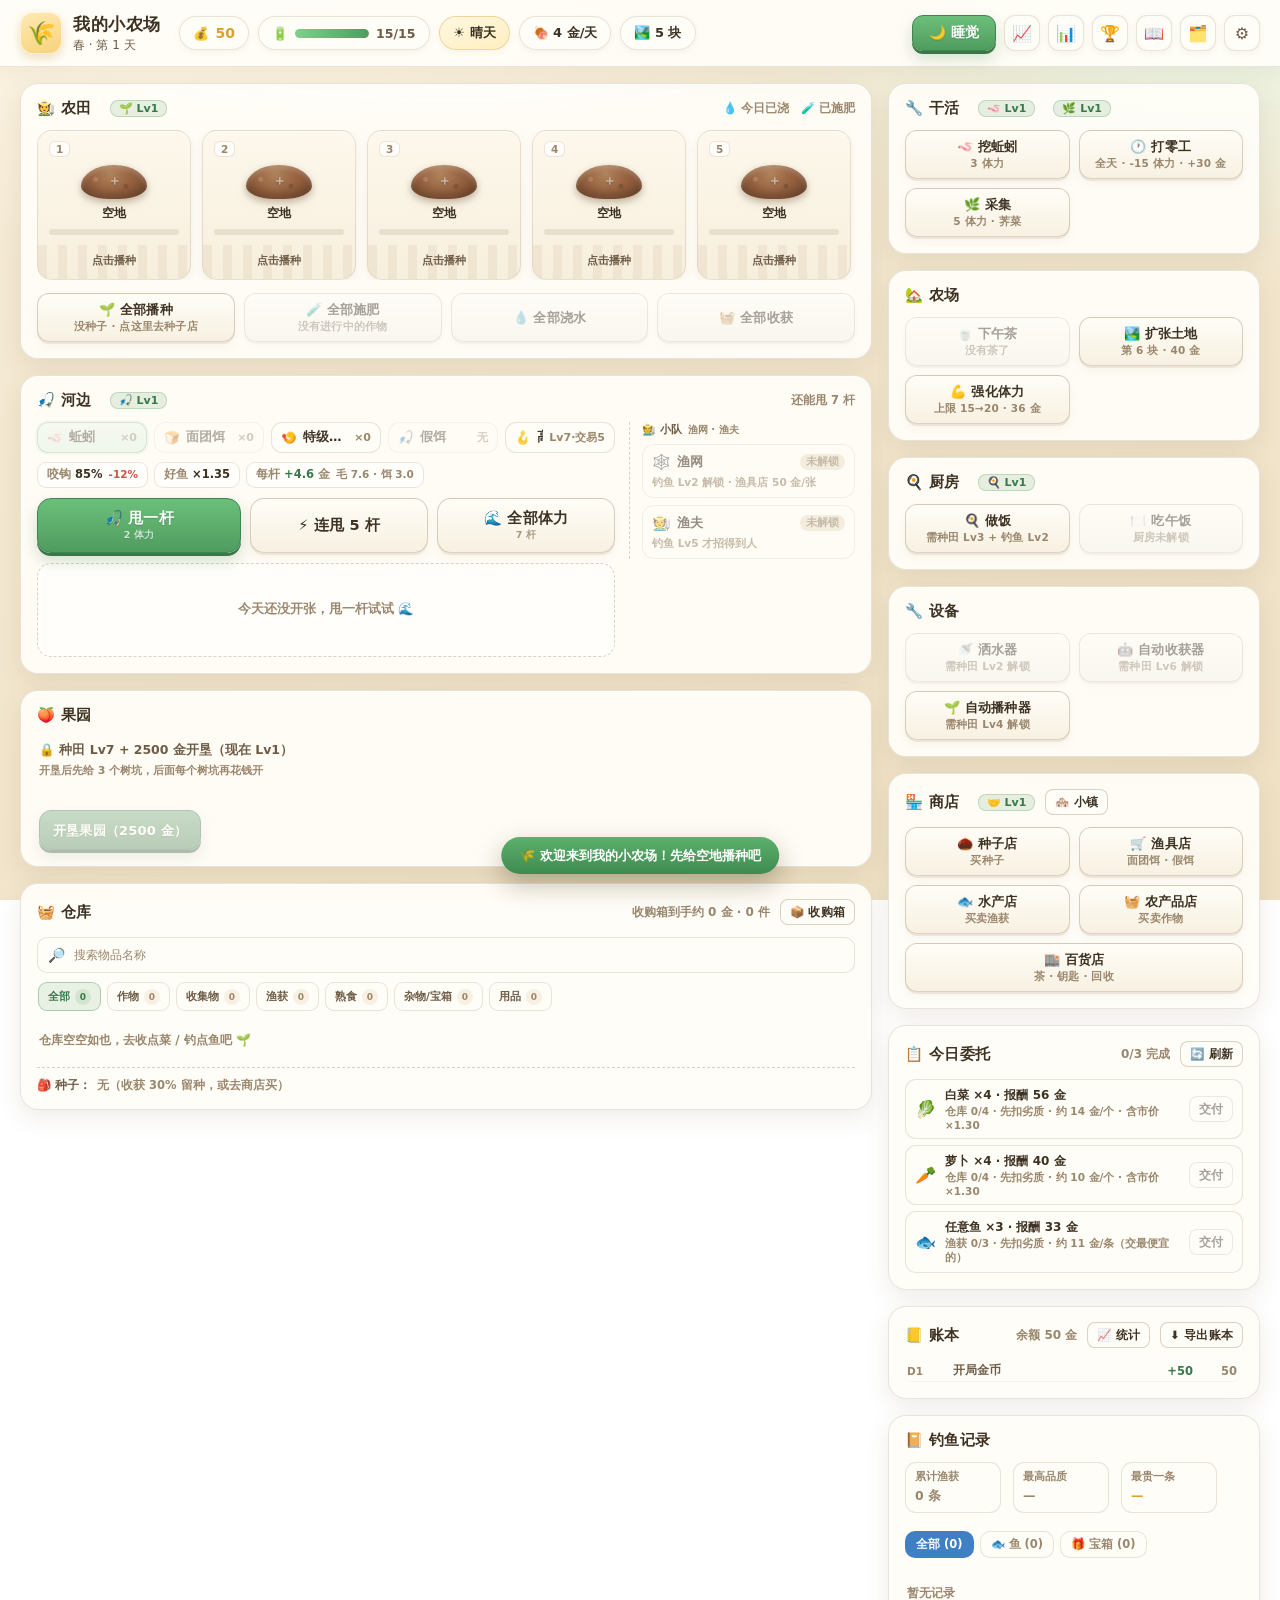
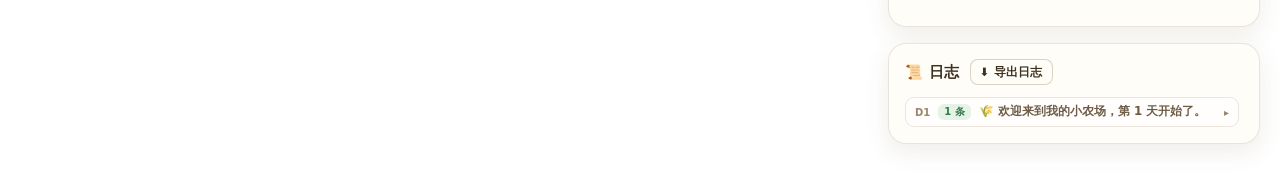
==== commit f3b0be69: "v2.46.0（食谱扩充：16 道 / 技能解锁 / 百货店与金箱） - 食材门槛放宽到「普通及以上」 - 鱼生拼盘 priceMul 5 → 4 - 焦糊料理不再出现在午饭 / 厨房吃菜列表 - 食" ====
--- a/我的小农场.html
+++ b/我的小农场.html
@@ -2159,8 +2159,10 @@
             dailyBase: 3, dailyAt: [4, 8],
             /* 高级菜（Lv≥advLv）额外经验 */
             advLv: 4, advXp: 2,
-            /* 食材只收标准及以上；成品品质下限 = 食材最好品质 − 1 档 */
-            minQuality: 'std', qualityFloorDrop: 1 },
+            /* 食材只收普通及以上；成品品质下限 = 食材最好品质 − 1 档 */
+            minQuality: 'common', qualityFloorDrop: 1,
+            /* 黄金宝箱掉食谱的概率 */
+            goldRecipeChance: 0.18 },
     /* 体力上限强化：每次 +step，成本 baseCost × costMul^档（档 = (上限 − from) / step） */
     upgrade: { step: 5, baseCost: 30, costMul: 1.2, from: 10 },
     /* 一季 30 天（春 1–30 / 夏 31–60 / 秋 61–90 / 冬 91–120） */
@@ -3044,6 +3046,8 @@
       lunchDay: 0,
       cookedDay: 0,
       cookedToday: 0,
+      /* 学会的商店 / 宝箱食谱 */
+      recipes: {},
       ledger: [{ day: 1, label: '开局金币', income: 50, expense: 0, balance: 50 }],
       log: [{ day: 1, text: '🌾 欢迎来到我的小农场，第 1 天开始了。', kind: 'sys' }],
       orders: makeOrders({ day: 1 }),
@@ -4991,6 +4995,11 @@
         const n = randInt(8, 10);
         s.bait.worm = (s.bait.worm || 0) + n;
         gains.push('🪱 蚯蚓×' + n);
+      }
+      /* 黄金宝箱还能掉食谱（只会掉还没学会的） */
+      if (rand() < BALANCE.cook.goldRecipeChance) {
+        const rec = grantGoldRecipe(s);
+        if (rec) gains.push('📜 食谱：' + rec.emoji + ' ' + rec.name);
       }
     }
 
@@ -6408,6 +6417,12 @@
     merged.lunchDay = Math.round(num(s.lunchDay, 0, 0, 100000));
     merged.cookedDay = Math.round(num(s.cookedDay, 0, 0, 100000));
     merged.cookedToday = Math.round(num(s.cookedToday, 0, 0, 999));
+    /* 学会的食谱：只保留认识、且确实需要解锁的那些 */
+    merged.recipes = {};
+    Object.keys(s.recipes && typeof s.recipes === 'object' ? s.recipes : {}).forEach(function (id) {
+      const r = recipeById(id);
+      if (r && r.source) merged.recipes[id] = true;
+    });
     merged.orders = normalizeOrders(s.orders, merged);
 
     // 长期订单
@@ -6690,6 +6705,8 @@
     /* 厨房 / 烹饪 */
     cookRecipes: function () { return RECIPES; },
     recipeById: recipeById, ingredientText: ingredientText, cookHave: cookHave,
+    recipeKnown: recipeKnown, recipeReqText: recipeReqText, recipeLockText: recipeLockText,
+    shopRecipes: shopRecipes, buyRecipe: buyRecipe, grantGoldRecipe: grantGoldRecipe,
     cookMeal: cookMeal, eatFood: eatFood, foodTick: foodTick, boxPutFood: boxPutFood,
     eatFoodGroup: eatFoodGroup, boxPutFoodGroup: boxPutFoodGroup, foodGroups: foodGroups,
     foodDaysLeft: foodDaysLeft, foodSoon: foodSoon, cookDailyLimit: cookDailyLimit, cookLeft: cookLeft,
@@ -6795,21 +6812,104 @@
       cost: { fish: 1 }, desc: '现钓现烤，鱼越贵菜越值钱' },
     { id: 'jam', name: '野莓酱', emoji: '🍯', lv: 2, energy: 1, restore: 9, days: 4, price: 66,
       cost: { crops: { berry: 2 } }, desc: '抹面包能吃一星期' },
-    { id: 'stew', name: '蘑菇炖菜', emoji: '🍲', lv: 3, energy: 2, restore: 16, days: 3, price: 96,
+    { id: 'cornsoup', name: '玉米浓汤', emoji: '🌽', lv: 2, energy: 1, restore: 15, days: 3, price: 100,
+      req: { farm: 3 }, cost: { crops: { corn: 3 } }, desc: '奶油和玉米一起煮' },
+    { id: 'mushroomsoup', name: '菌菇汤', emoji: '🍲', lv: 2, energy: 1, restore: 18, days: 3, price: 112,
+      req: { forage: 3 }, cost: { crops: { mushroom: 1, shepherd: 2 } }, desc: '山里的鲜味' },
+    { id: 'stew', name: '蘑菇炖菜', emoji: '🥘', lv: 3, energy: 2, restore: 16, days: 3, price: 96,
       cost: { crops: { mushroom: 1, potato: 2 } }, desc: '松茸配土豆，鲜掉眉毛' },
+    { id: 'stirfry', name: '辣味小炒', emoji: '🌶️', lv: 3, energy: 2, restore: 20, days: 2, price: 130,
+      req: { farm: 5 }, cost: { crops: { chili: 2, eggplant: 1 } }, desc: '下饭，就是有点辣' },
+    { id: 'smokedfish', name: '茶香熏鱼', emoji: '🍵', lv: 3, energy: 2, restore: 24, days: 3, price: 210,
+      source: 'shop', trade: 3, shopPrice: 1500,
+      cost: { fish: 1, crops: { corn: 1 } }, desc: '茶叶熏出来的河鲜' },
     { id: 'salad', name: '水果沙拉', emoji: '🥗', lv: 4, energy: 2, restore: 14, days: 2, price: 108,
       cost: { crops: { fruit_peach: 1, berry: 2 } }, desc: '桃子野莓拌一拌' },
+    { id: 'riversoup', name: '河鲜汤', emoji: '🐟', lv: 4, energy: 1, restore: 22, days: 2,
+      req: { fish: 4 }, fishPriced: true, priceMul: 4,
+      cost: { fish: 2, crops: { potato: 1 } }, desc: '两条河鱼一锅炖' },
+    { id: 'gameplatter', name: '野味拼盘', emoji: '🍖', lv: 5, energy: 2, restore: 30, days: 2, price: 300,
+      req: { forage: 6 }, cost: { fish: 1, crops: { mushroom: 2, berry: 2 } }, desc: '山里水里凑一桌' },
+    { id: 'honeypumpkin', name: '蜂蜜烤南瓜', emoji: '🎃', lv: 5, energy: 2, restore: 30, days: 4, price: 330,
+      source: 'shop', trade: 5, shopPrice: 3000,
+      cost: { crops: { pumpkin: 1, berry: 2 } }, desc: '甜到心里' },
     { id: 'pie', name: '南瓜派', emoji: '🥧', lv: 6, energy: 2, restore: 24, days: 4, price: 188,
       cost: { crops: { pumpkin: 1, corn: 2 } }, desc: '烤得金黄，切八块' },
     { id: 'sashimi', name: '鱼生拼盘', emoji: '🍣', lv: 7, energy: 2, restore: 28, days: 1,
-      fishPriced: true, priceMul: 5,
+      fishPriced: true, priceMul: 4,
       cost: { fish: 2, crops: { carrot: 1 } }, desc: '刀工比食材更值钱' },
+    { id: 'royal', name: '皇家宴席', emoji: '👑', lv: 8, energy: 3, restore: 55, days: 3, price: 760,
+      source: 'gold',
+      cost: { fish: 2, crops: { watermelon: 1, pumpkin: 1, mushroom: 1, fruit_peach: 1 } },
+      desc: '黄金宝箱里掉出来的宫廷菜谱' },
     { id: 'feast', name: '农家盛宴', emoji: '🍱', lv: 9, energy: 3, restore: 45, days: 3, price: 520,
       cost: { fish: 2, crops: { watermelon: 1, pumpkin: 1, mushroom: 1 } }, desc: '一桌硬菜' }
   ];
 
   function recipeById(id) {
     return RECIPES.filter(function (r) { return r.id === id; })[0] || null;
+  }
+  function shopRecipes() { return RECIPES.filter(function (r) { return r.source === 'shop'; }); }
+  function goldRecipes() { return RECIPES.filter(function (r) { return r.source === 'gold'; }); }
+
+  /* 商店 / 宝箱食谱要先学会；等级食谱天然可用 */
+  function recipeKnown(s, r) {
+    return !r.source || !!(s && s.recipes && s.recipes[r.id]);
+  }
+  function recipeSkillOk(s, r) {
+    if (cookLv(s) < r.lv) return false;
+    const req = r.req || {};
+    if (req.farm && farmLv(s) < req.farm) return false;
+    if (req.fish && fishLv(s) < req.fish) return false;
+    if (req.forage && forageLv(s) < req.forage) return false;
+    return true;
+  }
+  function recipeReqText(r) {
+    const parts = ['烹饪 Lv' + r.lv];
+    const req = r.req || {};
+    if (req.farm) parts.push('种田 Lv' + req.farm);
+    if (req.fish) parts.push('钓鱼 Lv' + req.fish);
+    if (req.forage) parts.push('采集 Lv' + req.forage);
+    if (r.source === 'shop') parts.push('百货店配方（交易 Lv' + r.trade + '）');
+    if (r.source === 'gold') parts.push('黄金宝箱掉落');
+    return parts.join(' · ');
+  }
+  function recipeLockText(s, r) {
+    if (!recipeKnown(s, r)) {
+      return r.source === 'shop' ? '百货店买配方（交易 Lv' + r.trade + '）' : '黄金宝箱掉落';
+    }
+    if (cookLv(s) < r.lv) return '烹饪 Lv' + r.lv;
+    const req = r.req || {};
+    if (req.farm && farmLv(s) < req.farm) return '种田 Lv' + req.farm;
+    if (req.fish && fishLv(s) < req.fish) return '钓鱼 Lv' + req.fish;
+    if (req.forage && forageLv(s) < req.forage) return '采集 Lv' + req.forage;
+    return '';
+  }
+
+  /* 百货店买食谱 */
+  function buyRecipe(s, id) {
+    const r = recipeById(id);
+    if (!r || r.source !== 'shop') return { ok: false, msg: '没有这个配方' };
+    if (recipeKnown(s, r)) return { ok: false, msg: '这个配方已经学会了' };
+    if (tradeLv(s) < r.trade) return { ok: false, msg: '交易 Lv' + r.trade + ' 才卖这个配方' };
+    const price = Math.round(r.shopPrice * tradeCut(s));
+    if (s.coins < price) return { ok: false, msg: '金币不够（' + price + ' 金）' };
+    s.coins -= price;
+    ledger(s, '买食谱 · ' + r.name, 0, price);
+    s.recipes = s.recipes || {};
+    s.recipes[r.id] = true;
+    log(s, '📜 学会了食谱：' + r.emoji + ' ' + r.name + '（-' + price + ' 金）', 'good');
+    return { ok: true, msg: '学会 ' + r.name, cost: price };
+  }
+
+  /* 黄金宝箱：随机掉一张还没学会的宝箱食谱 */
+  function grantGoldRecipe(s) {
+    const cand = goldRecipes().filter(function (r) { return !recipeKnown(s, r); });
+    if (!cand.length) return null;
+    const r = cand[Math.floor(rand() * cand.length)];
+    s.recipes = s.recipes || {};
+    s.recipes[r.id] = true;
+    return r;
   }
 
   /* 食材只收「标准」及以上；成品品质下限 = 食材最好品质 − 1 档 */
@@ -6895,7 +6995,13 @@
     if (!r) return { ok: false, msg: '没有这个食谱' };
     if (!kitchenUnlocked(s)) return { ok: false, msg: '厨房还没解锁（种田 Lv' +
       BALANCE.cook.unlockFarm + ' + 钓鱼 Lv' + BALANCE.cook.unlockFish + '）' };
-    if (cookLv(s) < r.lv) return { ok: false, msg: '烹饪 Lv' + r.lv + ' 才解锁' };
+    if (!recipeKnown(s, r)) {
+      return { ok: false, msg: r.source === 'shop'
+        ? '还没学会：去百货店买这张配方'
+        : '还没学会：黄金宝箱里有几率开出' };
+    }
+    const lock = recipeLockText(s, r);
+    if (lock) return { ok: false, msg: '还差：' + lock };
     if (cookLeft(s) <= 0) {
       return { ok: false, msg: '今天的烹饪次数用完了（' + cookDailyLimit(s) + ' 份/天）' };
     }
@@ -9116,18 +9222,27 @@
           '<b>做砸概率</b>：Lv1 ' + Math.round(G.BALANCE.cook.failBase * 100) + '%，每级 −' +
             (G.BALANCE.cook.failStep * 100).toFixed(1) + '%，最低 ' + Math.round(G.BALANCE.cook.failMin * 100) +
             '%；做砸得到一份<b>焦糊料理</b>（没有品质、不能吃，只能进收购箱）。',
-          '<b>食材只收标准及以上</b>：劣质食材做不了菜；成品品质至少比食材最好品质低 ' +
-            G.BALANCE.cook.qualityFloorDrop + ' 档。',
+          '<b>食材只收' + G.qualityById(G.BALANCE.cook.minQuality).name + '及以上</b>：更低品质的做不了菜；' +
+            '成品品质至少比食材最好品质低 ' + G.BALANCE.cook.qualityFloorDrop + ' 档。',
           '<b>品质判定</b>：Lv' + G.BALANCE.cook.qualityAt[0] + ' / Lv' + G.BALANCE.cook.qualityAt[1] +
             ' 各多取一次最好，和施肥一个道理。',
           '<b>体力按食谱算</b>：越简单的菜越省（1 点），硬菜要 2–3 点，食材不够 / 等级不够都做不了。'
         ])) +
-        '<table class="rule-table"><tr><th>菜</th><th>需 Lv</th><th>食材</th><th>耗体力</th><th>回复</th><th>保质</th><th>卖价</th></tr>' +
+        '<table class="rule-table"><tr><th>菜</th><th>条件</th><th>食材</th><th>耗体力</th><th>回复</th><th>保质</th><th>卖价</th></tr>' +
         G.cookRecipes().map(function (r) {
-          return '<tr><td>' + r.emoji + ' ' + r.name + '</td><td>Lv' + r.lv + '</td><td>' +
+          return '<tr><td>' + r.emoji + ' ' + r.name + '</td><td>' + G.recipeReqText(r) + '</td><td>' +
             G.ingredientText(r) + '</td><td>' + r.energy + '</td><td>+' + r.restore + '</td><td>' +
             r.days + ' 天</td><td>' + (r.fishPriced ? '按鱼价 ×' + r.priceMul : r.price + ' 金') + '</td></tr>';
         }).join('') + '</table>' +
+        guideSub('📜 食谱从哪来', guideList([
+          '<b>等级解锁</b>：烹饪等级 + 种田 / 钓鱼 / 采集等级，够了自动会做。',
+          '<b>百货店买</b>：' + G.shopRecipes().map(function (r) {
+            return r.name + '（交易 Lv' + r.trade + '，' + r.shopPrice + ' 金）';
+          }).join(' / ') + '，买一次永久学会。',
+          '<b>黄金宝箱</b>：' + G.cookRecipes().filter(function (r) { return r.source === 'gold'; })
+            .map(function (r) { return r.name; }).join(' / ') + '，开金箱有 ' +
+            Math.round(G.BALANCE.cook.goldRecipeChance * 100) + '% 概率掉一张。'
+        ])) +
         guideSub('🍽️ 吃午饭', guideList([
           '<b>每天一次</b>，吃一份菜回复它的体力；菜也吃品质，品质越高回的体力越多。',
           '<b>不能直接在仓库里吃</b>：要打开「吃午饭」（或厨房）再选一份。',
@@ -10114,11 +10229,28 @@
           (!open || state.coins < k.price ? ' disabled' : '') + '>买1</button></div>';
     }).join('');
 
+    const recipeRows = G.shopRecipes().map(function (r) {
+      const known = G.recipeKnown(state, r);
+      const open = G.tradeLv(state) >= r.trade;
+      const price = Math.round(r.shopPrice * G.tradeCut(state));
+      return '<div class="store-row' + (!known && !open ? ' locked' : '') + '">' +
+        '<span class="se">📜</span>' +
+        '<div><div class="sn">' + r.emoji + ' ' + r.name +
+          (known ? ' <b class="own">已学会</b>' : '') + '</div>' +
+        '<div class="sv">' + G.ingredientText(r) + ' · +' + r.restore + ' 体力 · ' +
+          (known ? '可在厨房做' : (open ? price + ' 金' : '交易 Lv' + r.trade + ' 才出售')) +
+        '</div></div>' +
+        (known ? '<span class="sp">✅</span>' :
+          '<button class="btn mini" data-buyrecipe="' + r.id + '"' +
+            (!open || state.coins < price ? ' disabled' : '') + '>买配方</button>') +
+      '</div>';
+    }).join('');
+
     // 百货店只收宝箱，杂物一律不收（只能进收购箱）
     const junk = G.fishGroups(state, 'junk').filter(function (g) { return g.chest; });    const CHECK = {
       wood: '开箱 10–26 金',
       iron: '开箱：肥料×6–9 / 种子×8–12 / 面团×12–18 / 蚯蚓×12–18',
-      gold: '开箱：200–320 金 + 特效肥×3–5 / 稀有种子×2–3 / 蚯蚓×14–18'
+      gold: '开箱：200–320 金 + 特效肥×3–5 / 稀有种子×2–3 / 蚯蚓×14–18 + 18% 掉食谱'
     };
     const junkRows = junk.length ? junk.map(function (g) {
       const k = G.CHESTS[g.chest];
@@ -10143,6 +10275,7 @@
         '</div>' + treeRows +
       '<div class="store-sub" style="margin-top:10px">🗝️ 钥匙 · 钓鱼 Lv' + G.KEYS.iron.lv + ' / Lv' +
         G.KEYS.gold.lv + ' + 交易 Lv' + G.BALANCE.gate.goldKeyTrade + ' 解锁</div>' + keyRows +
+      '<div class="store-sub" style="margin-top:10px">📜 食谱 · 交易等级解锁，买一次永久学会</div>' + recipeRows +
       '<div class="store-sub" style="margin-top:10px">♻️ 宝箱回收 · 只收宝箱，杂物不收</div>' + junkRows +
       '<div class="shop-tip">宝箱按钓鱼等级掉落：木制随便掉、铁制 <b>Lv' + G.BALANCE.chest.ironLv +
         '</b> 起、黄金 <b>Lv' + G.BALANCE.chest.goldLv + '</b> 起后两者要用钥匙开。<br>' +
@@ -11233,6 +11366,14 @@
         if (modalOpen()) departModal();
         return;
       }
+      const buyRecipe = t.closest('[data-buyrecipe]');
+      if (buyRecipe && !buyRecipe.disabled) {
+        const r = G.buyRecipe(state, buyRecipe.dataset.buyrecipe);
+        commit(r);
+        toast(r.msg, r.ok ? 'good' : 'warn');
+        if (r.ok) { SFX.coin(); if (modalOpen()) departModal(); }
+        return;
+      }
       const sellJunk = t.closest('[data-selljunk]');
       if (sellJunk && !sellJunk.disabled) {
         const r = G.sellJunk(state, sellJunk.dataset.selljunk);
@@ -11844,31 +11985,32 @@
  */
 
   function foodRowsHtml(allowEat) {
-    const groups = G.foodGroups(state);
-    if (!groups.length) return '<div class="store-empty">仓库里没有做好的菜，先去做两道 🍳</div>';
+    let groups = G.foodGroups(state);
+    if (allowEat) groups = groups.filter(function (g) { return g.rid !== 'fail'; });
+    if (!groups.length) return '<div class="store-empty">仓库里没有能吃的菜，先去做两道 🍳</div>';
     const eaten = G.lunchEaten(state);
     return groups.map(function (g) {
       const q = G.qualityById(g.q);
       const left = G.foodDaysLeft(g, state.day);
-      const bad = g.rid === 'fail';
       return '<div class="store-row">' +
         '<span class="se">' + esc(g.emoji || '🍲') + '</span>' +
         '<div><div class="sn">' + esc(g.name) + (g.n > 1 ? ' ×' + g.n : '') +
           (q ? ' <b class="own">' + q.emoji + q.name + '</b>' : '') + '</div>' +
         '<div class="sv">+' + (g.energy || 0) + ' 体力 · <span class="' +
           (left <= 1 ? 'exp-soon' : '') + '">' +
-          (left <= 0 ? '今天到期' : '还剩 ' + left + ' 天') + '</span>' +
-          (bad ? ' · 焦糊了不能吃' : '') + '</div></div>' +
+          (left <= 0 ? '今天到期' : '还剩 ' + left + ' 天') + '</span></div></div>' +
         (allowEat
           ? '<span class="spw"><button class="btn mini" data-eatfood="' + g.key + '"' +
-            (eaten || bad ? ' disabled' : '') + '>吃</button></span>'
+            (eaten ? ' disabled' : '') + '>吃</button></span>'
           : '') +
       '</div>';
     }).join('');
   }
 
   function cookCard(r) {
-    const locked = G.cookLv(state) < r.lv;
+    const known = G.recipeKnown(state, r);
+    const lockText = G.recipeLockText(state, r);
+    const locked = !known || !!lockText;
     const have = G.cookHave(state, r);
     const canDo = !locked && have && state.energy >= r.energy && G.cookLeft(state) > 0;
     return '<div class="cook-card' + (locked ? ' locked' : '') + '">' +
@@ -11880,10 +12022,11 @@
         r.days + ' 天 · ' + (r.fishPriced
           ? '按鱼价 ×' + r.priceMul + ' 折算'
           : '约 ' + r.price + ' 金') + '</div>' +
+      '<div class="cc-row cc-req">' + G.recipeReqText(r) + '</div>' +
       (locked
-        ? '<div class="cc-lock">烹饪 Lv' + r.lv + ' 解锁</div>'
+        ? '<div class="cc-lock">' + (known ? '还需 ' + lockText : lockText) + '</div>'
         : '<button class="btn mini" data-cook="' + r.id + '"' + (canDo ? '' : ' disabled') + '>' +
-          (!have ? '缺食材（标准+）'
+          (!have ? '缺食材（' + G.qualityById(G.BALANCE.cook.minQuality).name + '+）'
             : state.energy < r.energy ? '体力不够'
               : G.cookLeft(state) <= 0 ? '今日份数用完' : '烹饪') + '</button>') +
     '</div>';
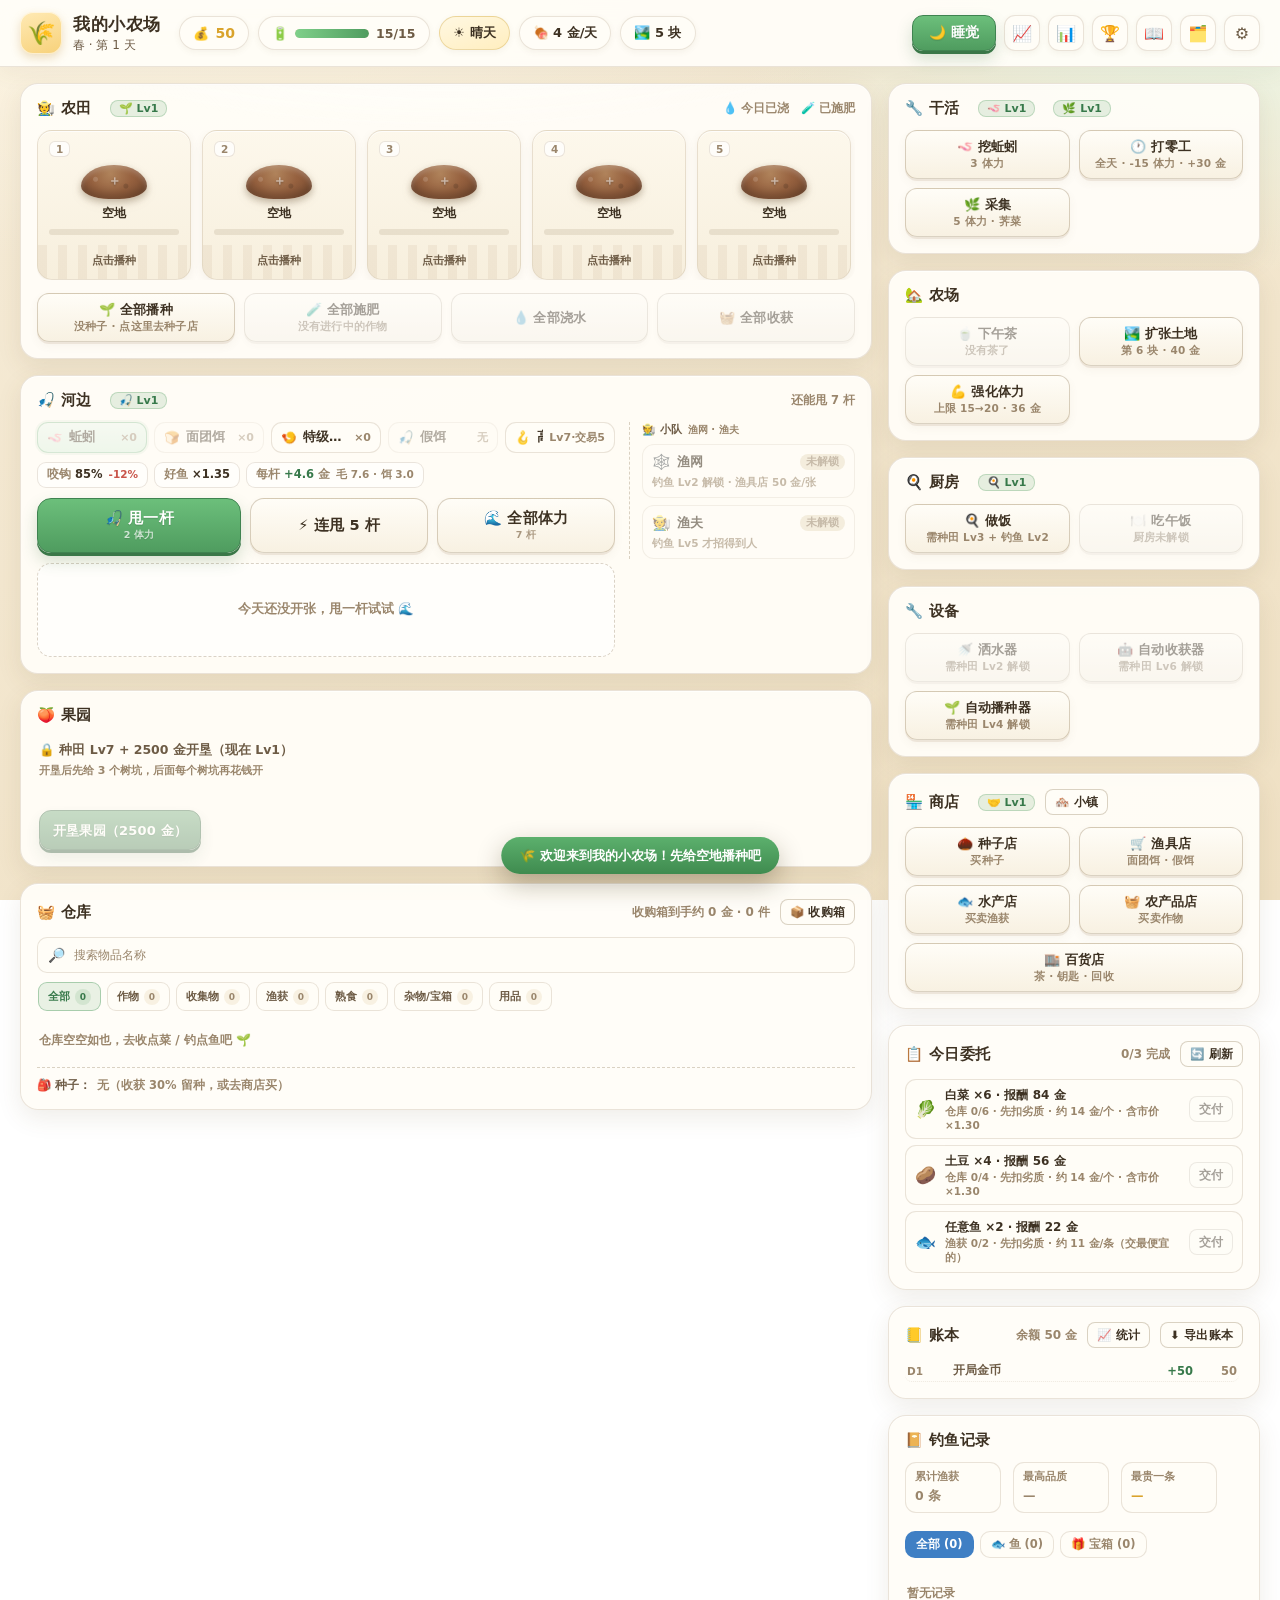
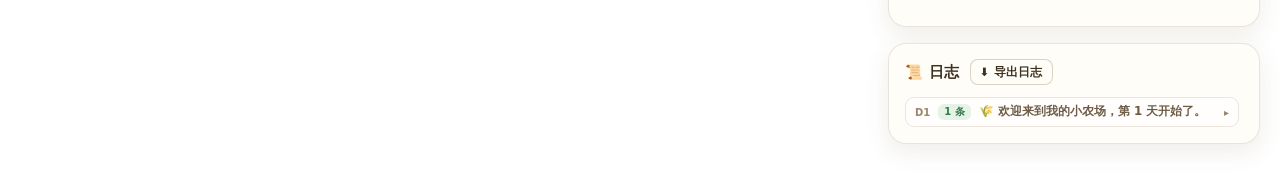
==== commit 5906961d: "v2.47.0（厨房布局 / 新鲜度衰减 / 宝箱食谱调整） - 茶香熏鱼改名为玉米蒸鱼（旧存档配方 / 熟食 / 图鉴自动迁移） - 皇家宴席掉率：金箱 18% → 9%；铁箱 6% 也能掉 - 厨" ====
--- a/我的小农场.html
+++ b/我的小农场.html
@@ -1227,6 +1227,13 @@
 
 /* ��ʳ������ʾ */
 .exp-soon{ color:#c0392b; font-weight:900; }
+
+
+/* �������� */
+.cook-sec{ margin-top:12px; }
+.cook-sec-t{ display:flex; align-items:center; justify-content:space-between; font-size:12px; font-weight:900; color:var(--ink); padding-bottom:6px; border-bottom:1px solid var(--line); margin-bottom:8px; }
+.cook-sec-t span{ font-size:10.5px; font-weight:800; color:var(--ink-3); }
+.cc-req{ color:var(--ink-3); }
 
 
 </style>
@@ -2161,8 +2168,10 @@
             advLv: 4, advXp: 2,
             /* 食材只收普通及以上；成品品质下限 = 食材最好品质 − 1 档 */
             minQuality: 'common', qualityFloorDrop: 1,
-            /* 黄金宝箱掉食谱的概率 */
-            goldRecipeChance: 0.18 },
+            /* 宝箱掉食谱的概率 */
+            goldRecipeChance: 0.09, ironRecipeChance: 0.06,
+            /* 新鲜度：剩 0 天时卖价 / 回复打几折；刚做好是 1 */
+            freshMin: 0.5 },
     /* 体力上限强化：每次 +step，成本 baseCost × costMul^档（档 = (上限 − from) / step） */
     upgrade: { step: 5, baseCost: 30, costMul: 1.2, from: 10 },
     /* 一季 30 天（春 1–30 / 夏 31–60 / 秋 61–90 / 冬 91–120） */
@@ -4976,6 +4985,11 @@
         s.bait.worm = (s.bait.worm || 0) + n;
         gains.push('🪱 蚯蚓×' + n);
       }
+      /* 铁箱也有小概率掉食谱 */
+      if (rand() < BALANCE.cook.ironRecipeChance) {
+        const rec = grantGoldRecipe(s);
+        if (rec) gains.push('📜 食谱：' + rec.emoji + ' ' + rec.name);
+      }
     } else {
       // 金箱：一大笔金币 + 一件高级物品
       const c = randInt(200, 320);
@@ -6399,11 +6413,13 @@
     }) : [];
     /* 厨房：熟食（过期的不留） + 今天有没有吃午饭 */
     merged.food = Array.isArray(s.food) ? s.food.slice(0, 200).filter(function (f) {
-      return f && (f.rid === 'fail' ? true : (recipeById(f.rid) && Q_IDS.indexOf(f.q) >= 0));
+      return f && (f.rid === 'fail' ? true : (recipeById(f.rid === 'smokedfish' ? 'steamedfish' : f.rid) &&
+        Q_IDS.indexOf(f.q) >= 0));
     }).map(function (f) {
-      const r = f.rid === 'fail' ? null : recipeById(f.rid);
+      const rid = f.rid === 'smokedfish' ? 'steamedfish' : f.rid;
+      const r = f.rid === 'fail' ? null : recipeById(rid);
       return {
-        rid: f.rid,
+        rid: rid,
         name: plain(f.name || (r && r.name), 20),
         emoji: plain(f.emoji || (r && r.emoji), 4),
         q: f.rid === 'fail' ? null : f.q,
@@ -6420,8 +6436,9 @@
     /* 学会的食谱：只保留认识、且确实需要解锁的那些 */
     merged.recipes = {};
     Object.keys(s.recipes && typeof s.recipes === 'object' ? s.recipes : {}).forEach(function (id) {
-      const r = recipeById(id);
-      if (r && r.source) merged.recipes[id] = true;
+      const rid = id === 'smokedfish' ? 'steamedfish' : id;
+      const r = recipeById(rid);
+      if (r && r.source) merged.recipes[rid] = true;
     });
     merged.orders = normalizeOrders(s.orders, merged);
 
@@ -6551,9 +6568,11 @@
       food: (s.codex && s.codex.food && typeof s.codex.food === 'object') ? s.codex.food : {}
     };
     Object.keys(merged.codex.food).forEach(function (k) {
-      if (!recipeById(k)) { delete merged.codex.food[k]; return; }
+      const id = k === 'smokedfish' ? 'steamedfish' : k;
+      if (!recipeById(id)) { delete merged.codex.food[k]; return; }
       const c = merged.codex.food[k] || {};
-      merged.codex.food[k] = { n: c.n || 0, best: c.best || null, first: c.first || null, value: c.value || 0 };
+      if (id !== k) delete merged.codex.food[k];
+      merged.codex.food[id] = { n: c.n || 0, best: c.best || null, first: c.first || null, value: c.value || 0 };
     });
     Object.keys(merged.codex.fish).forEach(function (k) {
       const c = merged.codex.fish[k] || {};
@@ -6709,7 +6728,8 @@
     shopRecipes: shopRecipes, buyRecipe: buyRecipe, grantGoldRecipe: grantGoldRecipe,
     cookMeal: cookMeal, eatFood: eatFood, foodTick: foodTick, boxPutFood: boxPutFood,
     eatFoodGroup: eatFoodGroup, boxPutFoodGroup: boxPutFoodGroup, foodGroups: foodGroups,
-    foodDaysLeft: foodDaysLeft, foodSoon: foodSoon, cookDailyLimit: cookDailyLimit, cookLeft: cookLeft,
+    foodDaysLeft: foodDaysLeft, foodSoon: foodSoon, foodEnergyNow: foodEnergyNow, foodPriceNow: foodPriceNow,
+    foodFreshMul: foodFreshMul, cookDailyLimit: cookDailyLimit, cookLeft: cookLeft,
     kitchenUnlocked: kitchenUnlocked, cookLv: cookLv, cookFail: cookFail, cookRolls: cookRolls,
     mealFeeDue: mealFeeDue, lunchEaten: lunchEaten, cookFishBag: cookFishBag,
     netWorth: netWorth, profileRank: profileRank, deviceValue: deviceValue, orchardValue: orchardValue,
@@ -6820,9 +6840,9 @@
       cost: { crops: { mushroom: 1, potato: 2 } }, desc: '松茸配土豆，鲜掉眉毛' },
     { id: 'stirfry', name: '辣味小炒', emoji: '🌶️', lv: 3, energy: 2, restore: 20, days: 2, price: 130,
       req: { farm: 5 }, cost: { crops: { chili: 2, eggplant: 1 } }, desc: '下饭，就是有点辣' },
-    { id: 'smokedfish', name: '茶香熏鱼', emoji: '🍵', lv: 3, energy: 2, restore: 24, days: 3, price: 210,
+    { id: 'steamedfish', name: '玉米蒸鱼', emoji: '🐟', lv: 3, energy: 2, restore: 24, days: 3, price: 210,
       source: 'shop', trade: 3, shopPrice: 1500,
-      cost: { fish: 1, crops: { corn: 1 } }, desc: '茶叶熏出来的河鲜' },
+      cost: { fish: 1, crops: { corn: 1 } }, desc: '玉米垫底，清蒸河鱼' },
     { id: 'salad', name: '水果沙拉', emoji: '🥗', lv: 4, energy: 2, restore: 14, days: 2, price: 108,
       cost: { crops: { fruit_peach: 1, berry: 2 } }, desc: '桃子野莓拌一拌' },
     { id: 'riversoup', name: '河鲜汤', emoji: '🐟', lv: 4, energy: 1, restore: 22, days: 2,
@@ -7073,22 +7093,44 @@
 
   function foodDaysLeft(f, day) { return Math.max(0, (f.expire || 0) - (day || 1)); }
   function foodSoon(f, day) { return foodDaysLeft(f, day) <= 1; }
+  /* 越接近保质期，卖价和回复越差：刚做好 100%，最后一天只有 freshMin */
+  function foodFreshMul(f, day) {
+    const d = day || 1;
+    const total = Math.max(1, (f.expire || d) - (f.day || d));
+    const left = Math.max(0, (f.expire || d) - d);
+    const ratio = Math.max(0, Math.min(1, left / total));
+    const min = BALANCE.cook.freshMin;
+    return min + (1 - min) * ratio;
+  }
+  function foodEnergyNow(f, day) {
+    return Math.max(0, Math.round((f.energy || 0) * foodFreshMul(f, day)));
+  }
+  function foodPriceNow(f, day) {
+    return Math.max(1, Math.round((f.price || 1) * foodFreshMul(f, day)));
+  }
 
   /* 仓库里的熟食按「菜 + 品质」合并显示 */
   function foodGroups(s) {
     const map = {}, out = [];
+    const day = s.day || 1;
     (s.food || []).forEach(function (f, i) {
       const key = (f.rid || 'food') + '|' + (f.q || '-');
       if (!map[key]) {
         map[key] = { key: key, rid: f.rid, name: f.name, emoji: f.emoji, q: f.q,
-                     n: 0, energy: f.energy, price: f.price, expire: f.expire, idx: [] };
+                     n: 0, energy: 0, price: 0, priceTotal: 0, expire: f.expire, idx: [] };
         out.push(map[key]);
       }
       const g = map[key];
-      g.n += f.n || 1;
-      g.expire = Math.min(g.expire, f.expire);
+      const n = f.n || 1;
+      g.n += n;
+      g.priceTotal += foodPriceNow(f, day) * n;
+      if ((f.expire || 0) < (g.expire || 0) || g.energy === 0) {
+        g.expire = f.expire;
+        g.energy = foodEnergyNow(f, day);
+      }
       g.idx.push(i);
     });
+    out.forEach(function (g) { g.price = g.n ? Math.round(g.priceTotal / g.n) : 0; });
     return out;
   }
 
@@ -7105,16 +7147,18 @@
   function eatFoodEntry(s, f) {
     if (f.rid === 'fail') return { ok: false, msg: '焦糊料理不能吃，扔收购箱吧' };
     if ((f.expire || 0) < (s.day || 1)) return { ok: false, msg: '这份已经过期了' };
+    const energy = foodEnergyNow(f, s.day);
     const room = Math.max(0, s.maxEnergy - s.energy);
-    const gain = Math.min(room, f.energy || 0);
+    const gain = Math.min(room, energy);
     s.energy += gain;
     s.lunchDay = s.day;
     s.stats.meals = (s.stats.meals || 0) + 1;
     if ((f.n || 1) > 1) f.n--;
     else (s.food || []).splice((s.food || []).indexOf(f), 1);
     log(s, '🍽️ 吃午饭：' + f.emoji + ' ' + f.name + '，+ ' + gain + ' 体力' +
-      (f.energy > gain ? '（体力已接近上限）' : ''), 'good');
-    return { ok: true, gain: gain, energy: f.energy, name: f.name, emoji: f.emoji };
+      (energy < (f.energy || 0) ? '（放久了，回复打折）' : '') +
+      (energy > gain ? '（体力已接近上限）' : ''), 'good');
+    return { ok: true, gain: gain, energy: energy, name: f.name, emoji: f.emoji };
   }
 
   /* 按合并后的组吃一份 */
@@ -7144,12 +7188,13 @@
     const f = list[idx];
     if (!f) return { ok: false, msg: '没有这份料理' };
     const n = f.n || 1;
+    const raw = foodPriceNow(f, s.day) * n;
     list.splice(idx, 1);
     s.box = s.box || [];
-    s.box.push({ kind: 'food', name: f.name, emoji: f.emoji, n: n, raw: (f.price || 1) * n,
-                 q: f.q, energy: f.energy, rid: f.rid, expire: f.expire });
-    log(s, '📦 ' + f.emoji + ' ' + f.name + '×' + n + ' 放进收购箱（' + ((f.price || 1) * n) + ' 金，睡觉结算）', 'info');
-    return { ok: true, name: f.name, v: (f.price || 1) * n, n: n };
+    s.box.push({ kind: 'food', name: f.name, emoji: f.emoji, n: n, raw: raw,
+                 q: f.q, energy: foodEnergyNow(f, s.day), rid: f.rid, expire: f.expire });
+    log(s, '📦 ' + f.emoji + ' ' + f.name + '×' + n + ' 放进收购箱（' + raw + ' 金，睡觉结算）', 'info');
+    return { ok: true, name: f.name, v: raw, n: n };
   }
 
   /* 按合并后的组整组放进收购箱 */
@@ -7161,8 +7206,9 @@
     g.idx.slice().sort(function (a, b) { return b - a; }).forEach(function (i) {
       const f = list[i];
       if (!f) return;
-      n += f.n || 1;
-      raw += (f.price || 1) * (f.n || 1);
+      const cnt = f.n || 1;
+      n += cnt;
+      raw += foodPriceNow(f, s.day) * cnt;
       list.splice(i, 1);
     });
     s.box = s.box || [];
@@ -7973,7 +8019,7 @@
             (left <= 1 ? 'exp-soon' : '') + '">' +
             (left <= 0 ? '今天到期' : '还剩 ' + left + ' 天') + '</span>' +
             ' · 约 ' + (g.price || 0) + ' 金/份 · 去厨房吃</div></div>' +
-          '<span class="sp">' + ((g.price || 0) * g.n) + ' 金</span>' +
+          '<span class="sp">' + (g.priceTotal || 0) + ' 金</span>' +
           '<span class="spw">' +
             '<button class="btn mini" data-boxfood="' + g.key + '" title="整组放进收购箱">📦</button>' +
           '</span></div>';
@@ -9240,15 +9286,17 @@
             return r.name + '（交易 Lv' + r.trade + '，' + r.shopPrice + ' 金）';
           }).join(' / ') + '，买一次永久学会。',
           '<b>黄金宝箱</b>：' + G.cookRecipes().filter(function (r) { return r.source === 'gold'; })
-            .map(function (r) { return r.name; }).join(' / ') + '，开金箱有 ' +
-            Math.round(G.BALANCE.cook.goldRecipeChance * 100) + '% 概率掉一张。'
+            .map(function (r) { return r.name; }).join(' / ') + '，金箱 ' +
+            Math.round(G.BALANCE.cook.goldRecipeChance * 100) + '%、铁箱 ' +
+            Math.round(G.BALANCE.cook.ironRecipeChance * 100) + '% 概率掉一张。'
         ])) +
         guideSub('🍽️ 吃午饭', guideList([
           '<b>每天一次</b>，吃一份菜回复它的体力；菜也吃品质，品质越高回的体力越多。',
-          '<b>不能直接在仓库里吃</b>：要打开「吃午饭」（或厨房）再选一份。',
+          '<b>不能直接在仓库里吃</b>：要打开「吃午饭」再选一份（厨房页不列熟食）。',
           '<b>不吃午饭</b>：当天睡觉的伙食费 <b>×' + G.BALANCE.meal.skipLunchMul +
             '</b>（厨房解锁后生效）。',
-          '菜有保质期，仓库 / 厨房会显示「还剩 N 天」，≤1 天标红；临期的先吃。'
+          '菜有保质期，越接近到期<b>回复和卖价越低</b>（最低打 ' +
+            Math.round(G.BALANCE.cook.freshMin * 100) + '%）；仓库 / 午饭里会显示「还剩 N 天」，≤1 天标红。'
         ])) +
         guideSub('📦 怎么卖', guideList([
           '熟食<b>只能进收购箱</b>（农产品店 / 水产店不收），扣 <b>' +
@@ -10249,8 +10297,11 @@
     // 百货店只收宝箱，杂物一律不收（只能进收购箱）
     const junk = G.fishGroups(state, 'junk').filter(function (g) { return g.chest; });    const CHECK = {
       wood: '开箱 10–26 金',
-      iron: '开箱：肥料×6–9 / 种子×8–12 / 面团×12–18 / 蚯蚓×12–18',
-      gold: '开箱：200–320 金 + 特效肥×3–5 / 稀有种子×2–3 / 蚯蚓×14–18 + 18% 掉食谱'
+      iron: '开箱：肥料×6–9 / 种子×8–12 / 面团×12–18 / 蚯蚓×12–18 + ' +
+        Math.round(G.BALANCE.cook.ironRecipeChance * 100) + '% 掉食谱',
+      gold: '开箱：200–320 金 + 特效肥×3–5 / 稀有种子×2–3 / 蚯蚓×14–18 + ' +
+        Math.round(G.BALANCE.cook.goldRecipeChance * 100) + '% 掉食谱',
+      ironNote: Math.round(G.BALANCE.cook.ironRecipeChance * 100) + '% 掉食谱'
     };
     const junkRows = junk.length ? junk.map(function (g) {
       const k = G.CHESTS[g.chest];
@@ -12036,14 +12087,23 @@
     const unlocked = G.kitchenUnlocked(state);
     const lv = G.cookLv(state);
     const xp = (state.levels && state.levels.cookXp) || 0;
+    const all = G.cookRecipes();
+    const groups = [
+      { title: '⭐ 等级食谱', list: all.filter(function (r) { return !r.source && !r.req; }) },
+      { title: '🌱 技能食谱 · 种田 / 钓鱼 / 采集', list: all.filter(function (r) { return !r.source && r.req; }) },
+      { title: '🏬 百货店配方 · 交易等级', list: G.shopRecipes() },
+      { title: '🎁 宝箱配方 · 铁箱 / 金箱', list: all.filter(function (r) { return r.source === 'gold'; }) }
+    ];
     const body = unlocked
       ? '<div class="cook-top">🍳 烹饪 <b>Lv' + lv + '</b> · 经验 ' + xp + '/' + G.levelNeed(lv, 'cook') +
           ' · 今日 <b>' + G.cookLeft(state) + '/' + G.cookDailyLimit(state) + '</b> 份' +
           ' · 做砸 ' + Math.round(G.cookFail(state) * 100) + '% · 品质取 ' +
           G.cookRolls(state) + ' 次最好</div>' +
-        '<div class="cook-grid">' + G.cookRecipes().map(cookCard).join('') + '</div>' +
-        '<div class="store-sub" style="margin-top:12px">🍲 现有熟食 · 吃午饭每天一次</div>' +
-        foodRowsHtml(true)
+        groups.map(function (g) {
+          return '<div class="cook-sec"><div class="cook-sec-t">' + g.title +
+            ' <span>' + g.list.length + ' 道</span></div>' +
+            '<div class="cook-grid">' + g.list.map(cookCard).join('') + '</div></div>';
+        }).join('')
       : '<div class="shop-tip">厨房还没解锁：<b>种田 Lv' + G.BALANCE.cook.unlockFarm + ' + 钓鱼 Lv' +
           G.BALANCE.cook.unlockFish + '</b> 后开张。<br>解锁后能拿作物 / 渔获 / 野货做菜，' +
           '菜有保质期，吃了回体力，也能进收购箱卖。</div>';
@@ -12051,7 +12111,8 @@
   }
 
   function lunchModal() {
-    const body = '<div class="shop-tip">每天只能吃一次，回复菜品的体力。' +
+    const body = '<div class="shop-tip">每天只能吃一次，回复菜品的体力；' +
+      '<b>放得越久，回复和卖价越低</b>。' +
       (G.kitchenUnlocked(state)
         ? (G.lunchEaten(state) ? '今天已经吃过了 ✅' : '今天还没吃，不吃的话今晚伙食费 <b>×' +
             G.BALANCE.meal.skipLunchMul + '</b>。')
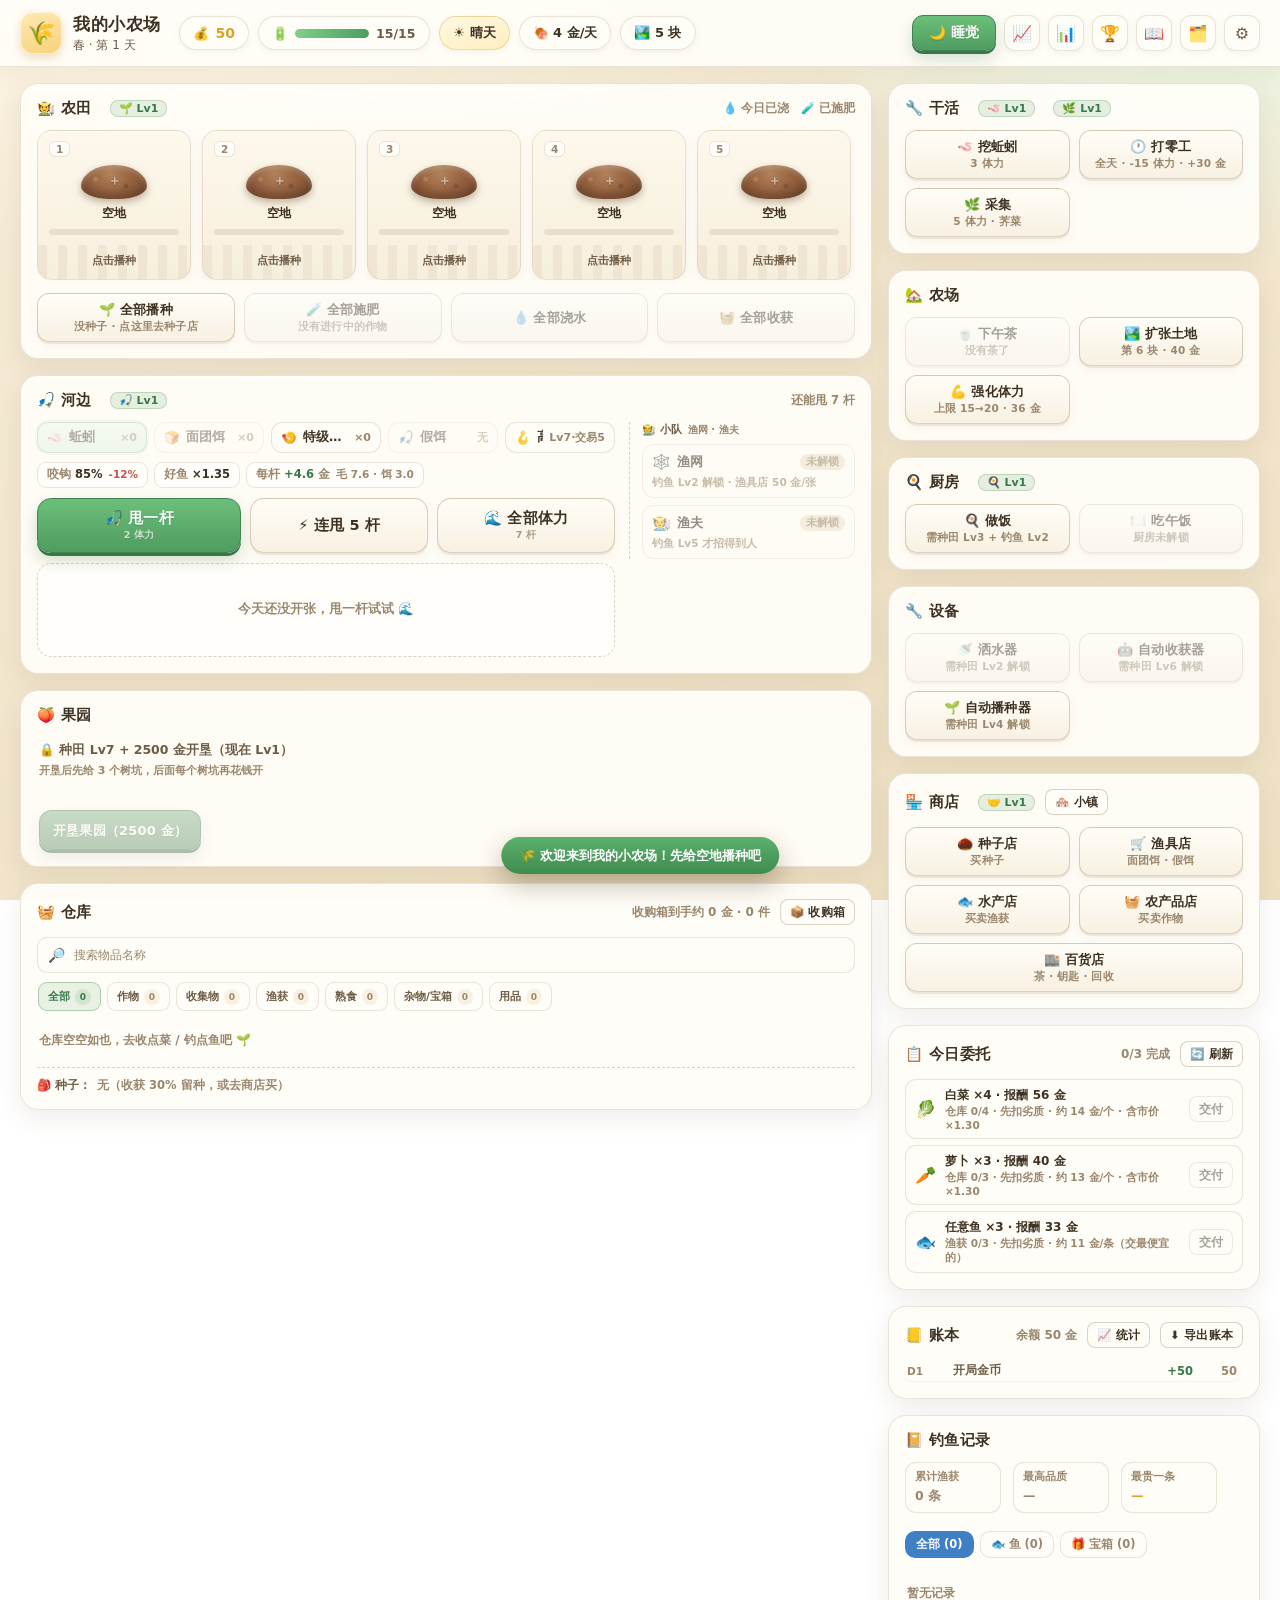
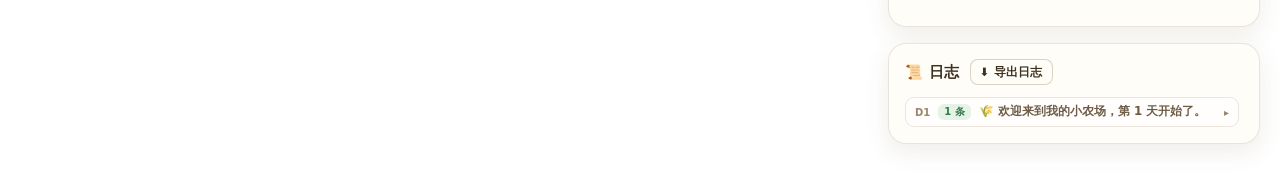
==== commit 0cf47fd3: "v2.48.0（厨房分页 / 铁箱食谱 / 新鲜度 25%） - 铁箱专属食谱「铁锅乱炖」（鱼 + 土豆 + 萝卜，+26 体力），铁箱 6% 掉；金箱 9% 掉皇家宴席 - 玉米蒸鱼：玉米 1 → " ====
--- a/我的小农场.html
+++ b/我的小农场.html
@@ -1234,6 +1234,17 @@
 .cook-sec-t{ display:flex; align-items:center; justify-content:space-between; font-size:12px; font-weight:900; color:var(--ink); padding-bottom:6px; border-bottom:1px solid var(--line); margin-bottom:8px; }
 .cook-sec-t span{ font-size:10.5px; font-weight:800; color:var(--ink-3); }
 .cc-req{ color:var(--ink-3); }
+
+
+/* ͼ�������۵� / ������ҳ */
+.codex-rw-box{ margin:8px 0 2px; padding:0 10px; border:1px solid var(--line); border-radius:10px; background:var(--card); }
+.codex-rw-box summary{ list-style:none; cursor:pointer; padding:8px 0; font-size:11.5px; font-weight:900; color:var(--ink-2); }
+.codex-rw-box summary::-webkit-details-marker{ display:none; }
+.codex-rw-box summary::before{ content:'? '; color:var(--green); }
+.codex-rw-box[open] summary::before{ content:'? '; }
+.codex-rw-box .codex-rw{ padding-bottom:6px; }
+.cook-tabs{ margin:10px 0 0; }
+.cook-tabs .rule-tab{ flex:0 1 auto; min-width:0; padding:7px 10px; }
 
 
 </style>
@@ -2171,7 +2182,7 @@
             /* 宝箱掉食谱的概率 */
             goldRecipeChance: 0.09, ironRecipeChance: 0.06,
             /* 新鲜度：剩 0 天时卖价 / 回复打几折；刚做好是 1 */
-            freshMin: 0.5 },
+            freshMin: 0.25 },
     /* 体力上限强化：每次 +step，成本 baseCost × costMul^档（档 = (上限 − from) / step） */
     upgrade: { step: 5, baseCost: 30, costMul: 1.2, from: 10 },
     /* 一季 30 天（春 1–30 / 夏 31–60 / 秋 61–90 / 冬 91–120） */
@@ -4987,7 +4998,7 @@
       }
       /* 铁箱也有小概率掉食谱 */
       if (rand() < BALANCE.cook.ironRecipeChance) {
-        const rec = grantGoldRecipe(s);
+        const rec = grantChestRecipe(s, 'iron');
         if (rec) gains.push('📜 食谱：' + rec.emoji + ' ' + rec.name);
       }
     } else {
@@ -5012,7 +5023,7 @@
       }
       /* 黄金宝箱还能掉食谱（只会掉还没学会的） */
       if (rand() < BALANCE.cook.goldRecipeChance) {
-        const rec = grantGoldRecipe(s);
+        const rec = grantChestRecipe(s, 'gold');
         if (rec) gains.push('📜 食谱：' + rec.emoji + ' ' + rec.name);
       }
     }
@@ -6725,7 +6736,7 @@
     cookRecipes: function () { return RECIPES; },
     recipeById: recipeById, ingredientText: ingredientText, cookHave: cookHave,
     recipeKnown: recipeKnown, recipeReqText: recipeReqText, recipeLockText: recipeLockText,
-    shopRecipes: shopRecipes, buyRecipe: buyRecipe, grantGoldRecipe: grantGoldRecipe,
+    shopRecipes: shopRecipes, buyRecipe: buyRecipe, grantChestRecipe: grantChestRecipe, chestRecipes: chestRecipes,
     cookMeal: cookMeal, eatFood: eatFood, foodTick: foodTick, boxPutFood: boxPutFood,
     eatFoodGroup: eatFoodGroup, boxPutFoodGroup: boxPutFoodGroup, foodGroups: foodGroups,
     foodDaysLeft: foodDaysLeft, foodSoon: foodSoon, foodEnergyNow: foodEnergyNow, foodPriceNow: foodPriceNow,
@@ -6842,7 +6853,7 @@
       req: { farm: 5 }, cost: { crops: { chili: 2, eggplant: 1 } }, desc: '下饭，就是有点辣' },
     { id: 'steamedfish', name: '玉米蒸鱼', emoji: '🐟', lv: 3, energy: 2, restore: 24, days: 3, price: 210,
       source: 'shop', trade: 3, shopPrice: 1500,
-      cost: { fish: 1, crops: { corn: 1 } }, desc: '玉米垫底，清蒸河鱼' },
+      cost: { fish: 1, crops: { corn: 2 } }, desc: '玉米垫底，清蒸河鱼' },
     { id: 'salad', name: '水果沙拉', emoji: '🥗', lv: 4, energy: 2, restore: 14, days: 2, price: 108,
       cost: { crops: { fruit_peach: 1, berry: 2 } }, desc: '桃子野莓拌一拌' },
     { id: 'riversoup', name: '河鲜汤', emoji: '🐟', lv: 4, energy: 1, restore: 22, days: 2,
@@ -6853,7 +6864,10 @@
     { id: 'honeypumpkin', name: '蜂蜜烤南瓜', emoji: '🎃', lv: 5, energy: 2, restore: 30, days: 4, price: 330,
       source: 'shop', trade: 5, shopPrice: 3000,
       cost: { crops: { pumpkin: 1, berry: 2 } }, desc: '甜到心里' },
-    { id: 'pie', name: '南瓜派', emoji: '🥧', lv: 6, energy: 2, restore: 24, days: 4, price: 188,
+    { id: 'ironpot', name: '铁锅乱炖', emoji: '🍳', lv: 4, energy: 2, restore: 26, days: 2, price: 240,
+      source: 'iron',
+      cost: { fish: 1, crops: { potato: 1, carrot: 1 } }, desc: '铁制宝箱里翻出来的家常菜谱' },
+    { id: 'pie', name: '南瓜派', emoji: '🥧', lv: 6, energy: 2, restore: 25, days: 4, price: 198,
       cost: { crops: { pumpkin: 1, corn: 2 } }, desc: '烤得金黄，切八块' },
     { id: 'sashimi', name: '鱼生拼盘', emoji: '🍣', lv: 7, energy: 2, restore: 28, days: 1,
       fishPriced: true, priceMul: 4,
@@ -6870,7 +6884,10 @@
     return RECIPES.filter(function (r) { return r.id === id; })[0] || null;
   }
   function shopRecipes() { return RECIPES.filter(function (r) { return r.source === 'shop'; }); }
-  function goldRecipes() { return RECIPES.filter(function (r) { return r.source === 'gold'; }); }
+  function chestRecipes(source) {
+    return RECIPES.filter(function (r) { return r.source === source; });
+  }
+  function goldRecipes() { return chestRecipes('gold'); }
 
   /* 商店 / 宝箱食谱要先学会；等级食谱天然可用 */
   function recipeKnown(s, r) {
@@ -6922,9 +6939,9 @@
     return { ok: true, msg: '学会 ' + r.name, cost: price };
   }
 
-  /* 黄金宝箱：随机掉一张还没学会的宝箱食谱 */
-  function grantGoldRecipe(s) {
-    const cand = goldRecipes().filter(function (r) { return !recipeKnown(s, r); });
+  /* 宝箱：随机掉一张该箱子对应、还没学会的食谱 */
+  function grantChestRecipe(s, source) {
+    const cand = chestRecipes(source).filter(function (r) { return !recipeKnown(s, r); });
     if (!cand.length) return null;
     const r = cand[Math.floor(rand() * cand.length)];
     s.recipes = s.recipes || {};
@@ -9240,7 +9257,7 @@
             G.BALANCE.codex.crops.map(function (m) { return m.need; }).join(' / ') + ' 种，每档只发一次（金币 / 饵料 / 肥料）。',
           '图鉴还会单独记录<b>野货</b>（' + G.WILD_LIST.map(function (w) { return w.name; }).join(' / ') +
             '）、<b>水果</b>和<b>菜品</b>，这几类只做收集展示，不计入上面两档奖励。',
-          '顶栏 <b>📖 图鉴</b> 里能看到每档进度和领取状态；旧存档按现有进度补发。'
+          '顶栏 <b>📖 图鉴</b> 里能看到每档进度和领取状态（奖励区可折叠）；旧存档按现有进度补发。'
         ]) +
       '</div>' +
 
@@ -9287,8 +9304,10 @@
           }).join(' / ') + '，买一次永久学会。',
           '<b>黄金宝箱</b>：' + G.cookRecipes().filter(function (r) { return r.source === 'gold'; })
             .map(function (r) { return r.name; }).join(' / ') + '，金箱 ' +
-            Math.round(G.BALANCE.cook.goldRecipeChance * 100) + '%、铁箱 ' +
-            Math.round(G.BALANCE.cook.ironRecipeChance * 100) + '% 概率掉一张。'
+            Math.round(G.BALANCE.cook.goldRecipeChance * 100) + '%；<b>铁制宝箱</b>：' +
+            G.cookRecipes().filter(function (r) { return r.source === 'iron'; })
+              .map(function (r) { return r.name; }).join(' / ') + '，铁箱 ' +
+            Math.round(G.BALANCE.cook.ironRecipeChance * 100) + '%。'
         ])) +
         guideSub('🍽️ 吃午饭', guideList([
           '<b>每天一次</b>，吃一份菜回复它的体力；菜也吃品质，品质越高回的体力越多。',
@@ -9370,7 +9389,8 @@
     const rwAll = rw.fish.concat(rw.crops);
     const rwDone = rwAll.filter(function (m) { return m.claimed; }).length;
     const rewardHtml =
-      '<div class="store-sub">🎁 图鉴奖励 · ' + rwDone + '/' + rwAll.length + ' 已领取</div>' +
+      '<details class="codex-rw-box"><summary>🎁 图鉴奖励 · ' + rwDone + '/' + rwAll.length +
+        ' 已领取（点开看进度）</summary>' +
       rwAll.map(function (m) {
         const pct = Math.max(0, Math.min(100, Math.round(m.got / m.need * 100)));
         const ico = m.claimed ? '✅' : (m.got >= m.need ? '🎁' : '🔒');
@@ -9380,7 +9400,7 @@
           '<span class="cw-n">' + m.got + '/' + m.need + '</span>' +
           '<span class="cw-r">' + (m.claimed ? '已领取' : m.text.replace(/^奖励\s*/, '')) + '</span>' +
         '</div>';
-      }).join('');
+      }).join('') + '</details>';
 
     const bookRow = function (item, rec, emptyText) {
       const q = G.qualityById(rec.best);
@@ -11356,7 +11376,13 @@
         return;
       }
 
-      // 厨房：做菜 / 吃午饭 / 放收购箱
+      // 厨房：做菜 / 分页 / 吃午饭 / 放收购箱
+      const cookTabBtn = t.closest('[data-cooktab]');
+      if (cookTabBtn) {
+        cookTab = cookTabBtn.dataset.cooktab || 'all';
+        if (modalOpen()) kitchenModal();
+        return;
+      }
       const cookBtn = t.closest('[data-cook]');
       if (cookBtn && !cookBtn.disabled) {
         const r = G.cookMeal(state, cookBtn.dataset.cook);
@@ -12035,6 +12061,9 @@
  * 由 build-ui.cjs 按文件名顺序拼进 ui.js（共享同一个 IIFE 作用域），不要单独加载。
  */
 
+  /* 厨房分页：all / level / skill / shop / chest */
+  let cookTab = 'all';
+
   function foodRowsHtml(allowEat) {
     let groups = G.foodGroups(state);
     if (allowEat) groups = groups.filter(function (g) { return g.rid !== 'fail'; });
@@ -12089,17 +12118,28 @@
     const xp = (state.levels && state.levels.cookXp) || 0;
     const all = G.cookRecipes();
     const groups = [
-      { title: '⭐ 等级食谱', list: all.filter(function (r) { return !r.source && !r.req; }) },
-      { title: '🌱 技能食谱 · 种田 / 钓鱼 / 采集', list: all.filter(function (r) { return !r.source && r.req; }) },
-      { title: '🏬 百货店配方 · 交易等级', list: G.shopRecipes() },
-      { title: '🎁 宝箱配方 · 铁箱 / 金箱', list: all.filter(function (r) { return r.source === 'gold'; }) }
+      { id: 'level', title: '⭐ 等级食谱',
+        list: all.filter(function (r) { return !r.source && !r.req; }) },
+      { id: 'skill', title: '🌱 技能食谱 · 种田 / 钓鱼 / 采集',
+        list: all.filter(function (r) { return !r.source && r.req; }) },
+      { id: 'shop', title: '🏬 百货店配方 · 交易等级', list: G.shopRecipes() },
+      { id: 'chest', title: '🎁 宝箱配方 · 铁箱 / 金箱',
+        list: all.filter(function (r) { return r.source === 'iron' || r.source === 'gold'; }) }
     ];
+    const tabs = [{ id: 'all', name: '全部' }].concat(groups.map(function (g) {
+      return { id: g.id, name: g.title.split(' ')[1] || g.title };
+    }));
+    const tabHtml = '<div class="rule-tabs cook-tabs">' + tabs.map(function (t) {
+      return '<button class="rule-tab' + (cookTab === t.id ? ' on' : '') +
+        '" data-cooktab="' + t.id + '">' + t.name + '</button>';
+    }).join('') + '</div>';
+    const shown = cookTab === 'all' ? groups : groups.filter(function (g) { return g.id === cookTab; });
     const body = unlocked
       ? '<div class="cook-top">🍳 烹饪 <b>Lv' + lv + '</b> · 经验 ' + xp + '/' + G.levelNeed(lv, 'cook') +
           ' · 今日 <b>' + G.cookLeft(state) + '/' + G.cookDailyLimit(state) + '</b> 份' +
           ' · 做砸 ' + Math.round(G.cookFail(state) * 100) + '% · 品质取 ' +
-          G.cookRolls(state) + ' 次最好</div>' +
-        groups.map(function (g) {
+          G.cookRolls(state) + ' 次最好</div>' + tabHtml +
+        shown.map(function (g) {
           return '<div class="cook-sec"><div class="cook-sec-t">' + g.title +
             ' <span>' + g.list.length + ' 道</span></div>' +
             '<div class="cook-grid">' + g.list.map(cookCard).join('') + '</div></div>';
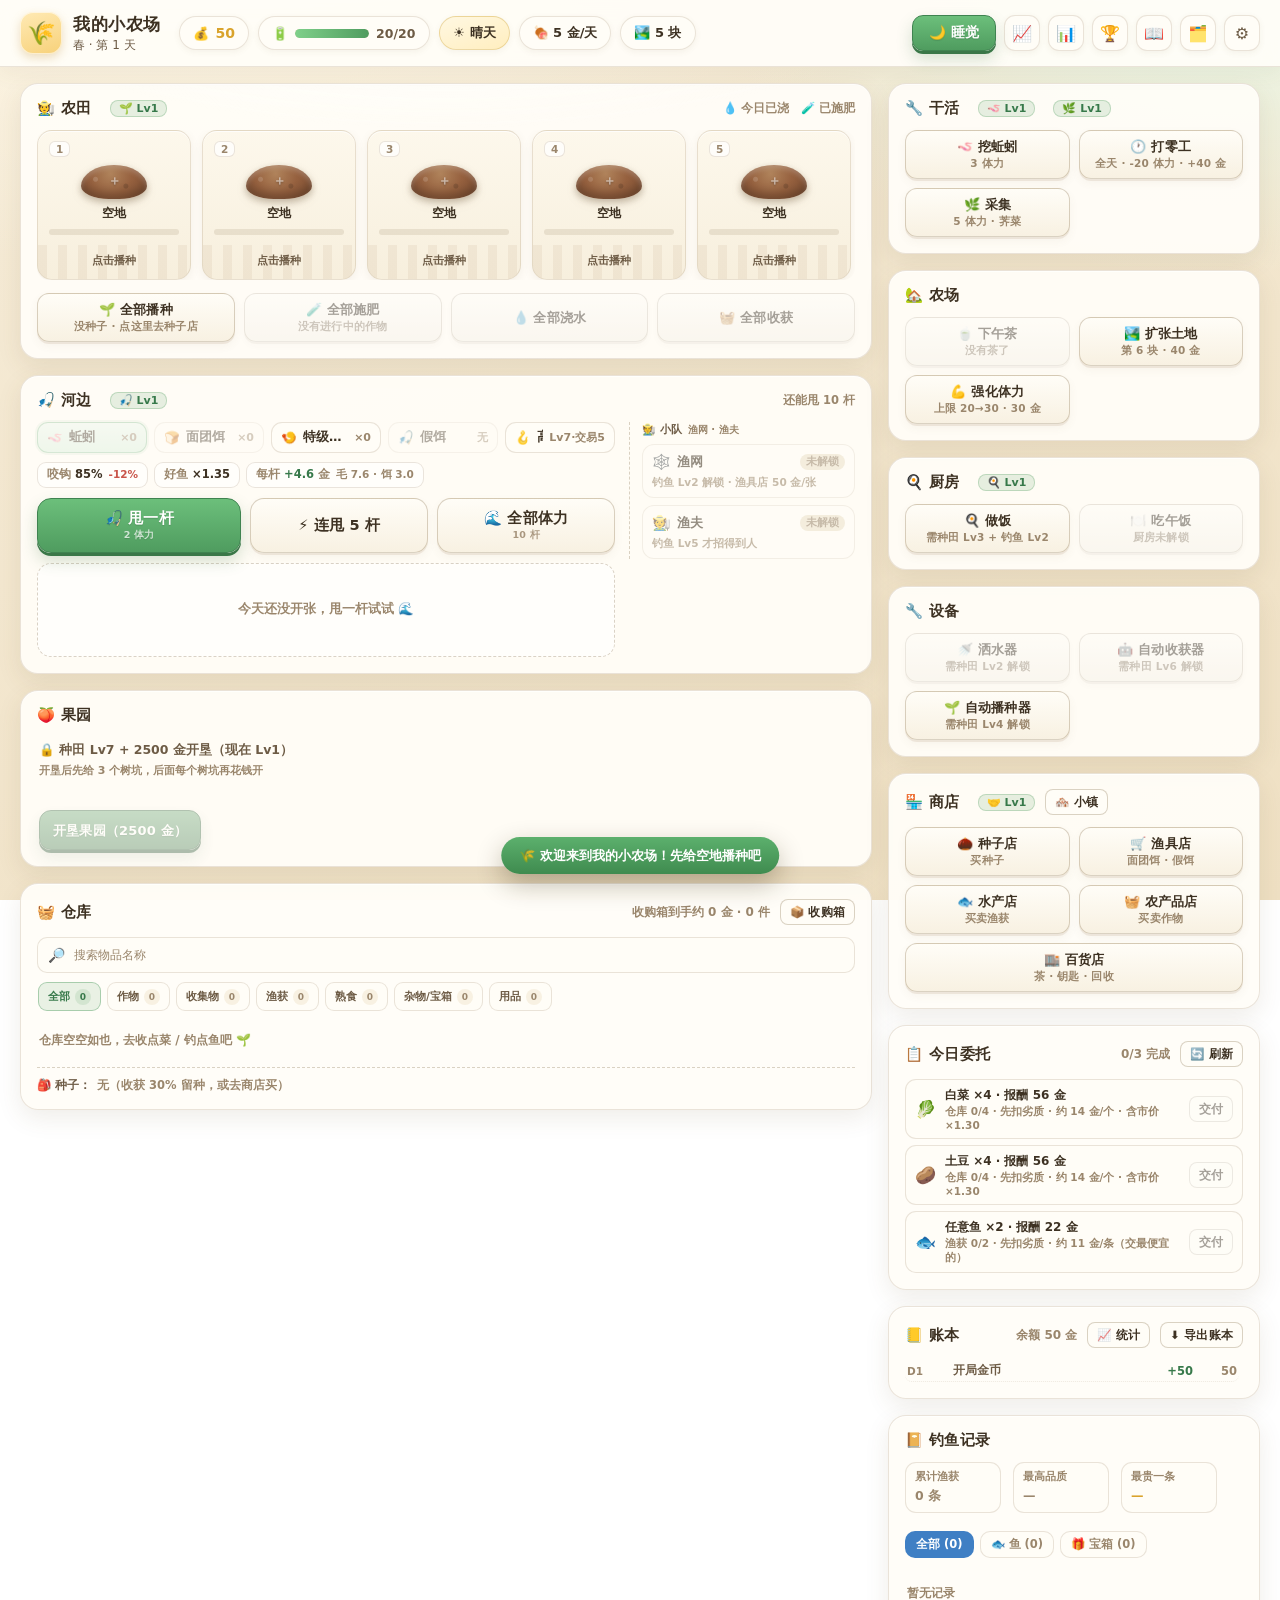
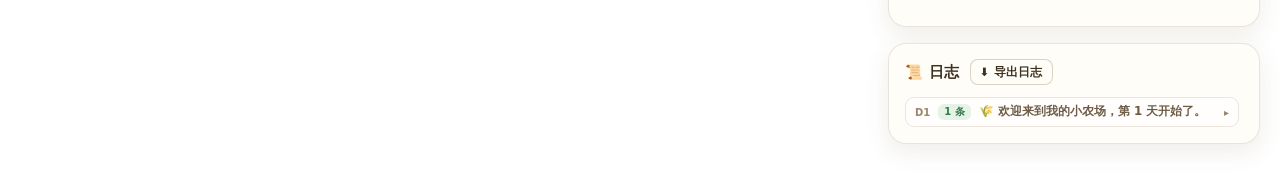
==== commit 8b5ed12b: "v2.49.0（体力曲线重做 / 食谱微调） - 开局体力 15 → 20；强化每次 +10，成本 30 起、每档 ×1.25（30/38/47/59…） - 上限过 100 后大幅涨价：每档再 ×4" ====
--- a/我的小农场.html
+++ b/我的小农场.html
@@ -2162,7 +2162,7 @@
     /* ---------------- 全局入口：所有可调数值都在这里，界面 / 分析脚本只读这里 ---------------- */
 
     /* 开局 */
-    start: { coins: 50, energy: 15, maxEnergy: 15, plots: 5 },
+    start: { coins: 50, energy: 20, maxEnergy: 20, plots: 5 },
     /* 各动作体力消耗（统一在这里改，不要在逻辑里写死数字） */
     energy: { plant: 1, water: 1, waterSummer: 2, harvest: 1, fert: 1, fish: 2 },
     /* 伙食费：base + (上限 − from) / perEnergy，最低 min；没钱吃饭只回 pct（至少 noMoneyMin）
@@ -2183,8 +2183,8 @@
             goldRecipeChance: 0.09, ironRecipeChance: 0.06,
             /* 新鲜度：剩 0 天时卖价 / 回复打几折；刚做好是 1 */
             freshMin: 0.25 },
-    /* 体力上限强化：每次 +step，成本 baseCost × costMul^档（档 = (上限 − from) / step） */
-    upgrade: { step: 5, baseCost: 30, costMul: 1.2, from: 10 },
+    /* 体力上限强化：每次 +step，成本 baseCost × costMul^档；上限过 steepFrom 后每档再 ×steepMul */
+    upgrade: { step: 10, baseCost: 30, costMul: 1.25, from: 20, steepFrom: 100, steepMul: 4 },
     /* 一季 30 天（春 1–30 / 夏 31–60 / 秋 61–90 / 冬 91–120） */
     seasonDays: 30,
     /* 鱼汛：汛期权重 ×in、非汛期 ×off */
@@ -3189,11 +3189,15 @@
     for (let k = B.steepFrom; k < n; k++) c = Math.round(c * B.steepMul);
     return c;
   }
-  /* 强化体力：成本超线性增长（每级 ×1.2），避免「无脑升级」把上限堆到几百 */
+  /* 强化体力：20→100 每档 ×1.25；100 以后每档再 ×4（100→110 起显著变贵） */
   function upgradeCost(s) {
     const U = BALANCE.upgrade;
-    const tier = Math.max(0, (s.maxEnergy - U.from) / U.step);
-    return Math.round(U.baseCost * Math.pow(U.costMul, tier));
+    const tier = Math.max(0, Math.round((s.maxEnergy - U.from) / U.step));
+    let c = U.baseCost * Math.pow(U.costMul, tier);
+    if (s.maxEnergy >= U.steepFrom) {
+      c *= U.steepMul * Math.pow(2, (s.maxEnergy - U.steepFrom) / U.step);
+    }
+    return Math.round(c);
   }
   function workCost(s, mode) { return Math.round(mode === 'half' ? s.maxEnergy / 2 : s.maxEnergy); }
   function workPay(s, mode) {
@@ -6860,13 +6864,13 @@
       req: { fish: 4 }, fishPriced: true, priceMul: 4,
       cost: { fish: 2, crops: { potato: 1 } }, desc: '两条河鱼一锅炖' },
     { id: 'gameplatter', name: '野味拼盘', emoji: '🍖', lv: 5, energy: 2, restore: 30, days: 2, price: 300,
-      req: { forage: 6 }, cost: { fish: 1, crops: { mushroom: 2, berry: 2 } }, desc: '山里水里凑一桌' },
+      req: { forage: 6 }, cost: { fish: 2, crops: { mushroom: 2, berry: 2 } }, desc: '山里水里凑一桌' },
     { id: 'honeypumpkin', name: '蜂蜜烤南瓜', emoji: '🎃', lv: 5, energy: 2, restore: 30, days: 4, price: 330,
       source: 'shop', trade: 5, shopPrice: 3000,
       cost: { crops: { pumpkin: 1, berry: 2 } }, desc: '甜到心里' },
-    { id: 'ironpot', name: '铁锅乱炖', emoji: '🍳', lv: 4, energy: 2, restore: 26, days: 2, price: 240,
+    { id: 'ironpot', name: '铁锅乱炖', emoji: '🍳', lv: 4, energy: 2, restore: 26, days: 2, price: 190,
       source: 'iron',
-      cost: { fish: 1, crops: { potato: 1, carrot: 1 } }, desc: '铁制宝箱里翻出来的家常菜谱' },
+      cost: { fish: 2, crops: { potato: 1, carrot: 1 } }, desc: '铁制宝箱里翻出来的家常菜谱' },
     { id: 'pie', name: '南瓜派', emoji: '🥧', lv: 6, energy: 2, restore: 25, days: 4, price: 198,
       cost: { crops: { pumpkin: 1, corn: 2 } }, desc: '烤得金黄，切八块' },
     { id: 'sashimi', name: '鱼生拼盘', emoji: '🍣', lv: 7, energy: 2, restore: 28, days: 1,
@@ -6908,7 +6912,6 @@
     if (req.fish) parts.push('钓鱼 Lv' + req.fish);
     if (req.forage) parts.push('采集 Lv' + req.forage);
     if (r.source === 'shop') parts.push('百货店配方（交易 Lv' + r.trade + '）');
-    if (r.source === 'gold') parts.push('黄金宝箱掉落');
     return parts.join(' · ');
   }
   function recipeLockText(s, r) {
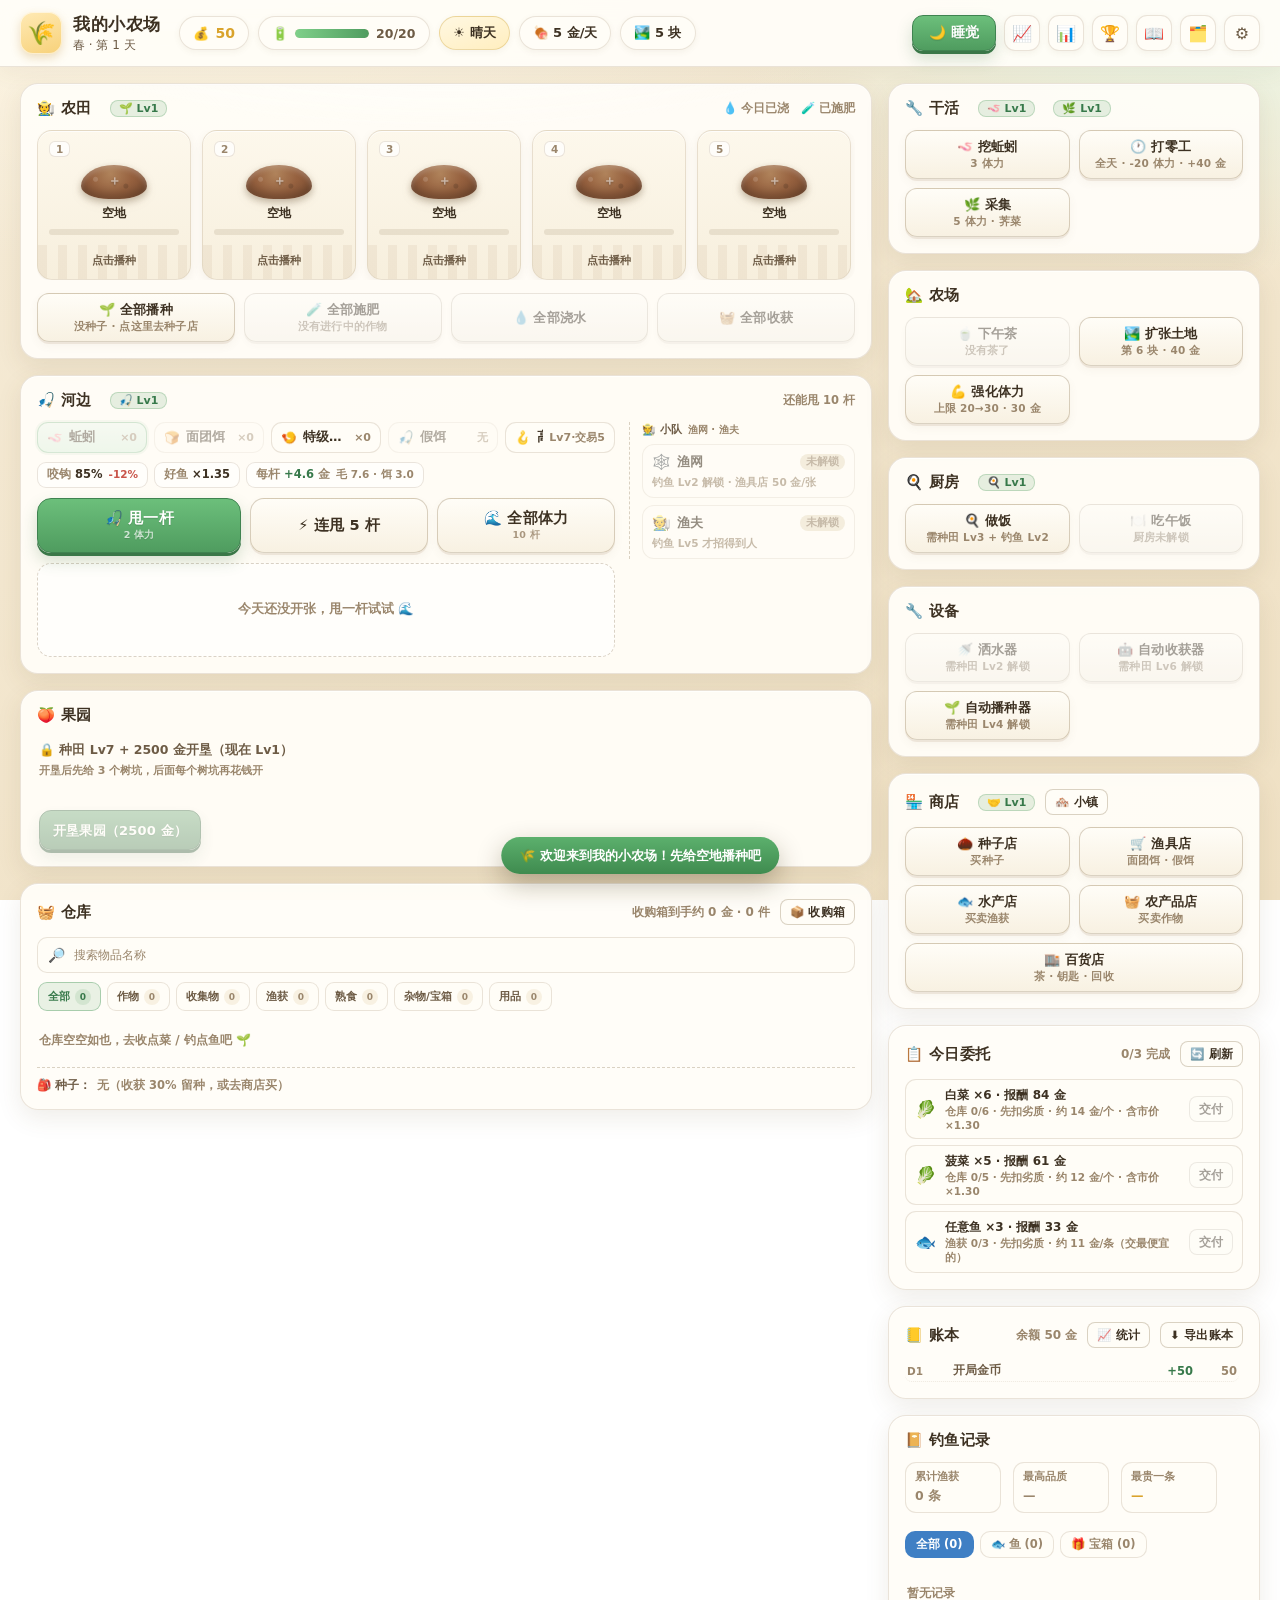
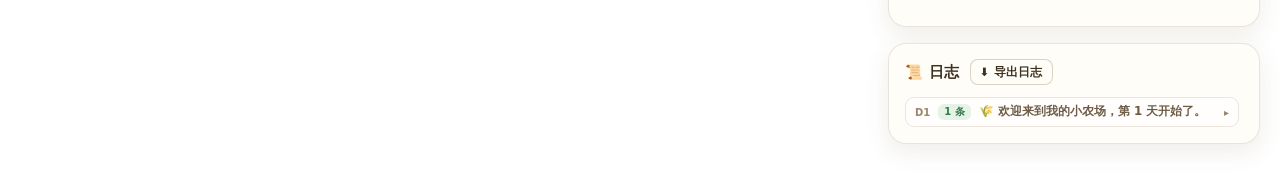
==== commit 09d00db5: "v2.50.0（食谱体力 2–5 点 / 去掉宝箱标签） - 17 道食谱烹饪体力统一在 2–5 点：简单菜 2、中等 3、硬菜 4、顶级 5 - 食谱卡片删掉「黄金宝箱掉落」标签；未学会的宝箱食谱只" ====
--- a/我的小农场.html
+++ b/我的小农场.html
@@ -6840,47 +6840,47 @@
    * price = 固定卖价；fishPriced + priceMul = 按实际食材价折算（鱼类食谱）
    * cost.crops 里的 id 可以是作物 / 野货 / 水果（都在 CROPS 表和仓库里） */
   const RECIPES = [
-    { id: 'soup', name: '蔬菜汤', emoji: '🥣', lv: 1, energy: 1, restore: 8, days: 3, price: 46,
+    { id: 'soup', name: '蔬菜汤', emoji: '🥣', lv: 1, energy: 2, restore: 8, days: 3, price: 46,
       cost: { crops: { carrot: 2, cabbage: 1 } }, desc: '萝卜炖白菜，暖胃' },
-    { id: 'grill', name: '香烤鱼', emoji: '🍢', lv: 1, energy: 1, restore: 10, days: 2,
+    { id: 'grill', name: '香烤鱼', emoji: '🍢', lv: 1, energy: 3, restore: 10, days: 2,
       fishPriced: true, priceMul: 5,
       cost: { fish: 1 }, desc: '现钓现烤，鱼越贵菜越值钱' },
-    { id: 'jam', name: '野莓酱', emoji: '🍯', lv: 2, energy: 1, restore: 9, days: 4, price: 66,
+    { id: 'jam', name: '野莓酱', emoji: '🍯', lv: 2, energy: 2, restore: 9, days: 4, price: 66,
       cost: { crops: { berry: 2 } }, desc: '抹面包能吃一星期' },
-    { id: 'cornsoup', name: '玉米浓汤', emoji: '🌽', lv: 2, energy: 1, restore: 15, days: 3, price: 100,
+    { id: 'cornsoup', name: '玉米浓汤', emoji: '🌽', lv: 2, energy: 3, restore: 15, days: 3, price: 100,
       req: { farm: 3 }, cost: { crops: { corn: 3 } }, desc: '奶油和玉米一起煮' },
-    { id: 'mushroomsoup', name: '菌菇汤', emoji: '🍲', lv: 2, energy: 1, restore: 18, days: 3, price: 112,
+    { id: 'mushroomsoup', name: '菌菇汤', emoji: '🍲', lv: 2, energy: 3, restore: 18, days: 3, price: 112,
       req: { forage: 3 }, cost: { crops: { mushroom: 1, shepherd: 2 } }, desc: '山里的鲜味' },
-    { id: 'stew', name: '蘑菇炖菜', emoji: '🥘', lv: 3, energy: 2, restore: 16, days: 3, price: 96,
+    { id: 'stew', name: '蘑菇炖菜', emoji: '🥘', lv: 3, energy: 3, restore: 16, days: 3, price: 96,
       cost: { crops: { mushroom: 1, potato: 2 } }, desc: '松茸配土豆，鲜掉眉毛' },
-    { id: 'stirfry', name: '辣味小炒', emoji: '🌶️', lv: 3, energy: 2, restore: 20, days: 2, price: 130,
+    { id: 'stirfry', name: '辣味小炒', emoji: '🌶️', lv: 3, energy: 4, restore: 20, days: 2, price: 130,
       req: { farm: 5 }, cost: { crops: { chili: 2, eggplant: 1 } }, desc: '下饭，就是有点辣' },
-    { id: 'steamedfish', name: '玉米蒸鱼', emoji: '🐟', lv: 3, energy: 2, restore: 24, days: 3, price: 210,
+    { id: 'steamedfish', name: '玉米蒸鱼', emoji: '🐟', lv: 3, energy: 4, restore: 24, days: 3, price: 210,
       source: 'shop', trade: 3, shopPrice: 1500,
       cost: { fish: 1, crops: { corn: 2 } }, desc: '玉米垫底，清蒸河鱼' },
-    { id: 'salad', name: '水果沙拉', emoji: '🥗', lv: 4, energy: 2, restore: 14, days: 2, price: 108,
+    { id: 'salad', name: '水果沙拉', emoji: '🥗', lv: 4, energy: 3, restore: 14, days: 2, price: 108,
       cost: { crops: { fruit_peach: 1, berry: 2 } }, desc: '桃子野莓拌一拌' },
-    { id: 'riversoup', name: '河鲜汤', emoji: '🐟', lv: 4, energy: 1, restore: 22, days: 2,
+    { id: 'riversoup', name: '河鲜汤', emoji: '🐟', lv: 4, energy: 3, restore: 22, days: 2,
       req: { fish: 4 }, fishPriced: true, priceMul: 4,
       cost: { fish: 2, crops: { potato: 1 } }, desc: '两条河鱼一锅炖' },
-    { id: 'gameplatter', name: '野味拼盘', emoji: '🍖', lv: 5, energy: 2, restore: 30, days: 2, price: 300,
+    { id: 'gameplatter', name: '野味拼盘', emoji: '🍖', lv: 5, energy: 4, restore: 30, days: 2, price: 300,
       req: { forage: 6 }, cost: { fish: 2, crops: { mushroom: 2, berry: 2 } }, desc: '山里水里凑一桌' },
-    { id: 'honeypumpkin', name: '蜂蜜烤南瓜', emoji: '🎃', lv: 5, energy: 2, restore: 30, days: 4, price: 330,
+    { id: 'honeypumpkin', name: '蜂蜜烤南瓜', emoji: '🎃', lv: 5, energy: 4, restore: 30, days: 4, price: 330,
       source: 'shop', trade: 5, shopPrice: 3000,
       cost: { crops: { pumpkin: 1, berry: 2 } }, desc: '甜到心里' },
-    { id: 'ironpot', name: '铁锅乱炖', emoji: '🍳', lv: 4, energy: 2, restore: 26, days: 2, price: 190,
+    { id: 'ironpot', name: '铁锅乱炖', emoji: '🍳', lv: 4, energy: 4, restore: 26, days: 2, price: 190,
       source: 'iron',
       cost: { fish: 2, crops: { potato: 1, carrot: 1 } }, desc: '铁制宝箱里翻出来的家常菜谱' },
-    { id: 'pie', name: '南瓜派', emoji: '🥧', lv: 6, energy: 2, restore: 25, days: 4, price: 198,
+    { id: 'pie', name: '南瓜派', emoji: '🥧', lv: 6, energy: 4, restore: 25, days: 4, price: 198,
       cost: { crops: { pumpkin: 1, corn: 2 } }, desc: '烤得金黄，切八块' },
-    { id: 'sashimi', name: '鱼生拼盘', emoji: '🍣', lv: 7, energy: 2, restore: 28, days: 1,
+    { id: 'sashimi', name: '鱼生拼盘', emoji: '🍣', lv: 7, energy: 5, restore: 28, days: 1,
       fishPriced: true, priceMul: 4,
       cost: { fish: 2, crops: { carrot: 1 } }, desc: '刀工比食材更值钱' },
-    { id: 'royal', name: '皇家宴席', emoji: '👑', lv: 8, energy: 3, restore: 55, days: 3, price: 760,
+    { id: 'royal', name: '皇家宴席', emoji: '👑', lv: 8, energy: 5, restore: 55, days: 3, price: 760,
       source: 'gold',
       cost: { fish: 2, crops: { watermelon: 1, pumpkin: 1, mushroom: 1, fruit_peach: 1 } },
       desc: '黄金宝箱里掉出来的宫廷菜谱' },
-    { id: 'feast', name: '农家盛宴', emoji: '🍱', lv: 9, energy: 3, restore: 45, days: 3, price: 520,
+    { id: 'feast', name: '农家盛宴', emoji: '🍱', lv: 9, energy: 5, restore: 45, days: 3, price: 520,
       cost: { fish: 2, crops: { watermelon: 1, pumpkin: 1, mushroom: 1 } }, desc: '一桌硬菜' }
   ];
 
@@ -6916,7 +6916,7 @@
   }
   function recipeLockText(s, r) {
     if (!recipeKnown(s, r)) {
-      return r.source === 'shop' ? '百货店买配方（交易 Lv' + r.trade + '）' : '黄金宝箱掉落';
+      return r.source === 'shop' ? '百货店买配方（交易 Lv' + r.trade + '）' : '未学会';
     }
     if (cookLv(s) < r.lv) return '烹饪 Lv' + r.lv;
     const req = r.req || {};
@@ -9292,7 +9292,7 @@
             '成品品质至少比食材最好品质低 ' + G.BALANCE.cook.qualityFloorDrop + ' 档。',
           '<b>品质判定</b>：Lv' + G.BALANCE.cook.qualityAt[0] + ' / Lv' + G.BALANCE.cook.qualityAt[1] +
             ' 各多取一次最好，和施肥一个道理。',
-          '<b>体力按食谱算</b>：越简单的菜越省（1 点），硬菜要 2–3 点，食材不够 / 等级不够都做不了。'
+          '<b>体力按食谱算</b>：简单菜 2–3 点，硬菜 4–5 点，食材不够 / 等级不够都做不了。'
         ])) +
         '<table class="rule-table"><tr><th>菜</th><th>条件</th><th>食材</th><th>耗体力</th><th>回复</th><th>保质</th><th>卖价</th></tr>' +
         G.cookRecipes().map(function (r) {
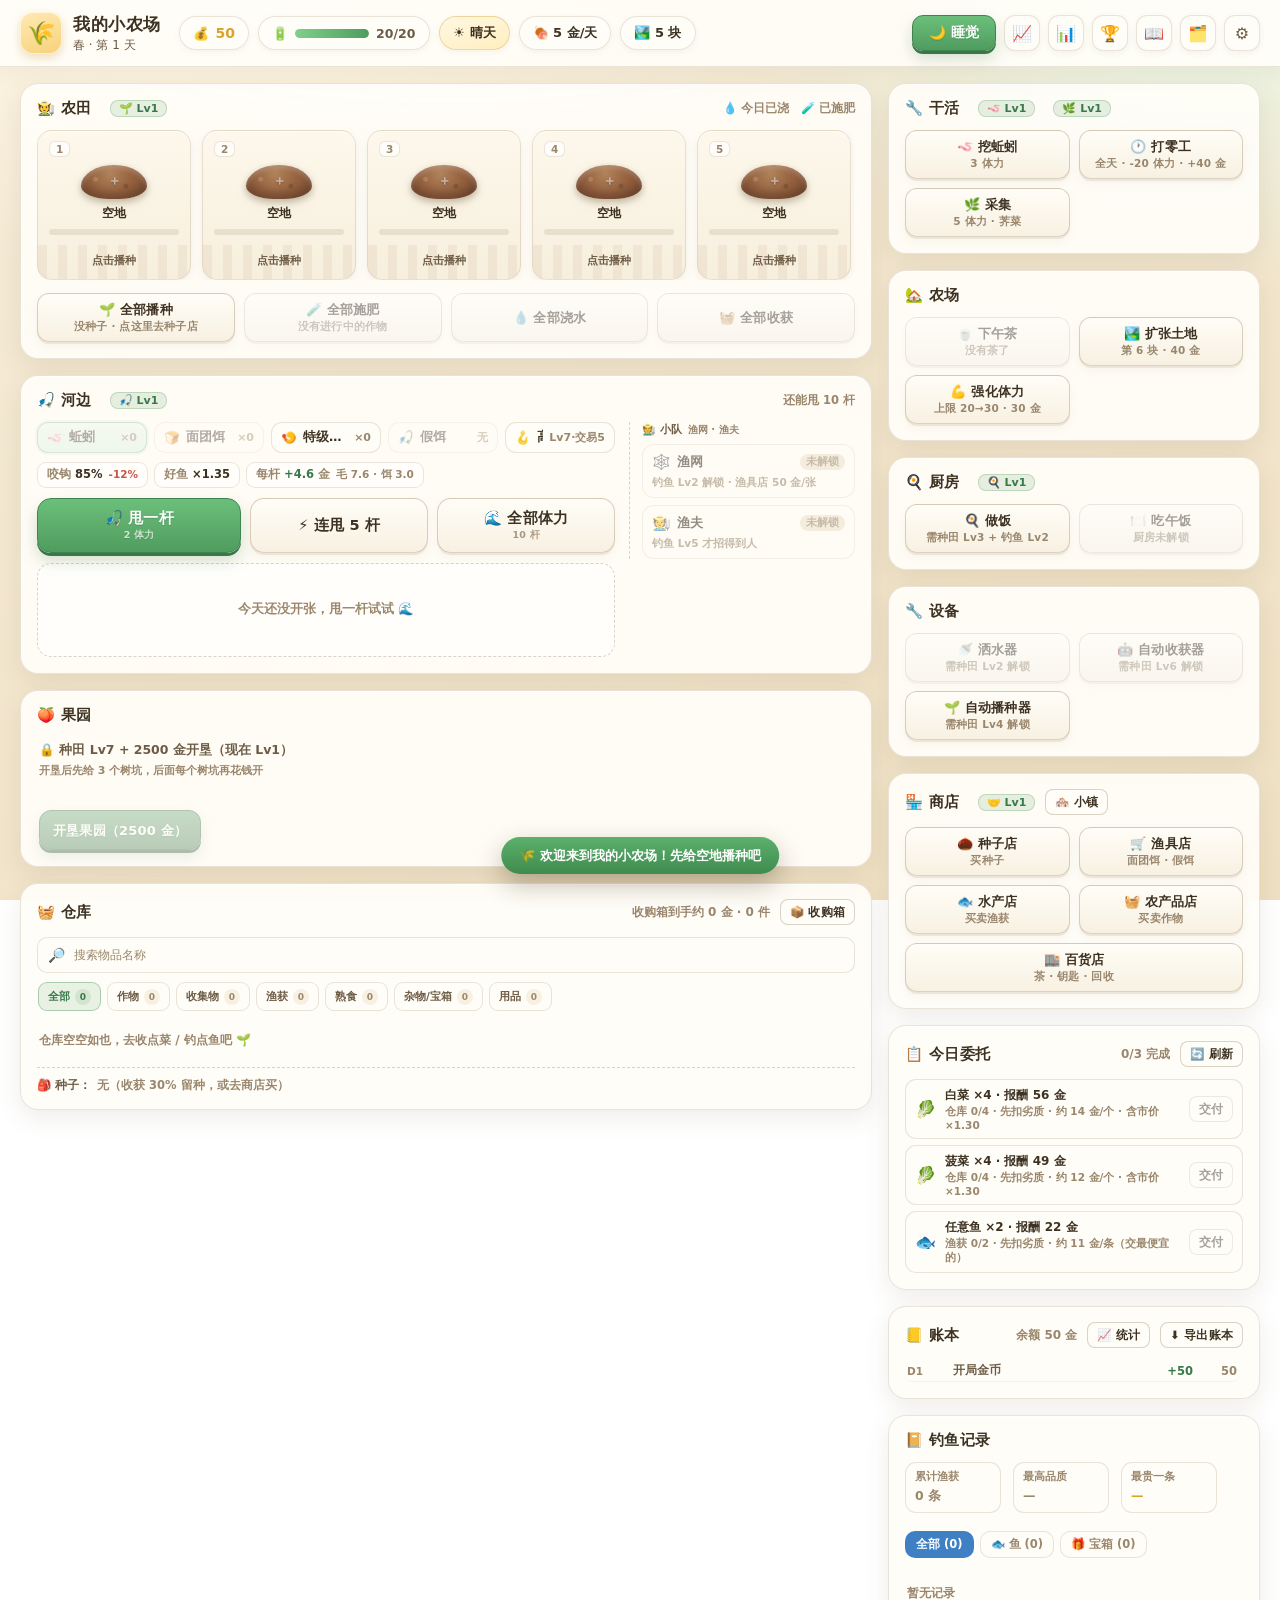
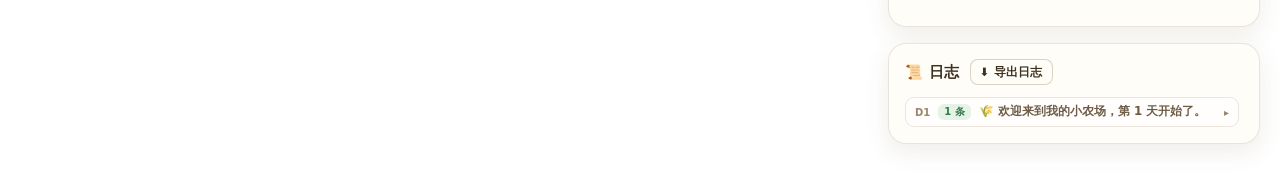
==== commit e7911b7f: "v2.51.0（成就 / 图鉴奖励改为手动领取）" ====
--- a/我的小农场.html
+++ b/我的小农场.html
@@ -1246,6 +1246,19 @@
 .cook-tabs{ margin:10px 0 0; }
 .cook-tabs .rule-tab{ flex:0 1 auto; min-width:0; padding:7px 10px; }
 
+
+/* 成就 / 图鉴奖励改为手动领取 */
+.ach-claimbar{ display:flex; align-items:center; gap:8px; margin:8px 0 2px; padding:8px 10px;
+  border-radius:10px; background:rgba(217,159,43,.12); border:1px solid rgba(217,159,43,.35);
+  font-size:11.5px; font-weight:800; color:var(--ink-2); }
+.ach-claimbar .btn.mini{ margin-left:auto; }
+.ach-row .btn.mini{ flex:none; }
+.ach-row .adm{ flex:none; font-size:10.5px; font-weight:800; color:var(--ink-3); }
+.ach-row.ready{ border-color:rgba(217,159,43,.5); background:rgba(217,159,43,.09); }
+.cw-pending{ color:var(--gold); }
+.cw-all{ display:flex; justify-content:flex-end; padding:0 0 5px; }
+.codex-rw.ready{ background:rgba(217,159,43,.1); border-radius:8px; }
+.codex-rw .btn.mini{ min-height:22px; padding:1px 8px; font-size:11px; }
 
 </style>
 </head>
@@ -2443,7 +2456,7 @@
     return kind === 'fish' ? fishSpeciesOwned(s) : cropSpeciesOwned(s);
   }
 
-  /* 每档奖励 + 当前进度，给界面用 */
+  /* 每档奖励 + 当前进度，给界面用（达标但没领的档位 claimable = true） */
   function codexRewards(s) {
     s.codexClaim = s.codexClaim || {};
     const out = { fish: [], crops: [] };
@@ -2454,6 +2467,7 @@
           id: m.id, kind: kind, label: CODEX_LABEL[kind], need: m.need,
           total: CODEX_TOTAL[kind], have: have, got: Math.min(have, m.need),
           claimed: !!s.codexClaim[m.id], day: s.codexClaim[m.id] || 0,
+          claimable: have >= m.need && !s.codexClaim[m.id],
           text: rewardText({ reward: m.reward })
         });
       });
@@ -2461,25 +2475,65 @@
     return out;
   }
 
-  /* 达标就发奖，每个 id 只发一次；返回本次新领到的档位 */
+  function codexClaimList(s) {
+    const rw = codexRewards(s);
+    return rw.fish.concat(rw.crops).filter(function (m) { return m.claimable; });
+  }
+
+  /* 只记「可以领了」并提示，真正发奖要玩家自己点「领取」 */
   function checkCodexRewards(s) {
     s.codexClaim = s.codexClaim || {};
+    s.codexSeen = s.codexSeen || {};
     const out = [];
     ['fish', 'crops'].forEach(function (kind) {
       const have = codexSpecies(s, kind);
       (BALANCE.codex[kind] || []).forEach(function (m) {
-        if (s.codexClaim[m.id] || have < m.need) return;
-        s.codexClaim[m.id] = s.day || 1;
-        applyReward(s, m.reward, '图鉴奖励');
+        if (s.codexClaim[m.id] || s.codexSeen[m.id] || have < m.need) return;
+        s.codexSeen[m.id] = s.day || 1;
         const text = rewardText({ reward: m.reward });
-        log(s, '📖 图鉴奖励：' + CODEX_LABEL[kind] + '收集 ' + m.need + ' 种（' + text + '）', 'good');
+        log(s, '📖 图鉴奖励可领取：' + CODEX_LABEL[kind] + '收集 ' + m.need + ' 种（' + text + '）', 'good');
         out.push({ id: m.id, kind: kind, label: CODEX_LABEL[kind], need: m.need, text: text });
       });
     });
     return out;
   }
 
-  /* 成就表：val(s) 是当前进度，达到 goal 就算解锁，奖励自动发放 */
+  /* 手动领取一档图鉴奖励 */
+  function claimCodexReward(s, id) {
+    s.codexClaim = s.codexClaim || {};
+    s.codexSeen = s.codexSeen || {};
+    let hit = null;
+    ['fish', 'crops'].forEach(function (kind) {
+      (BALANCE.codex[kind] || []).forEach(function (m) {
+        if (m.id === id) hit = { kind: kind, m: m };
+      });
+    });
+    if (!hit) return { ok: false, msg: '没有这档图鉴奖励' };
+    if (s.codexClaim[id]) return { ok: false, msg: '这档已经领过了' };
+    if (codexSpecies(s, hit.kind) < hit.m.need) return { ok: false, msg: '还没收集够' };
+    s.codexClaim[id] = s.day || 1;
+    s.codexSeen[id] = s.codexClaim[id];
+    applyReward(s, hit.m.reward, '图鉴奖励');
+    const text = rewardText({ reward: hit.m.reward });
+    log(s, '📖 领取图鉴奖励：' + CODEX_LABEL[hit.kind] + ' ' + hit.m.need + ' 种（' + text + '）', 'good');
+    return { ok: true, id: id, kind: hit.kind, need: hit.m.need, text: text };
+  }
+
+  /* 一键领取所有达标档位 */
+  function claimAllCodex(s) {
+    const list = codexClaimList(s);
+    if (!list.length) return { ok: false, msg: '没有可领取的图鉴奖励' };
+    let coins = 0, n = 0;
+    list.forEach(function (m) {
+      const r = claimCodexReward(s, m.id);
+      if (!r.ok) return;
+      n++;
+      coins += (m.text.match(/(\d+)\s*金/) ? Number(m.text.match(/(\d+)\s*金/)[1]) : 0);
+    });
+    return { ok: true, n: n, msg: '领取了 ' + n + ' 档图鉴奖励' };
+  }
+
+  /* 成就表：val(s) 是当前进度，达到 goal 就算解锁（奖励要手动领） */
   const ACH = [
     /* 种田 */
     { id: 'harvest1',  cat: 'farm', emoji: '🌱', name: '第一筐菜',   desc: '收获 1 次作物',        goal: 1,
@@ -2706,7 +2760,7 @@
     return 1 + Math.min(0.2, Math.floor(achPts(s) / 10) * 0.01);
   }
 
-  /* 检查并解锁：点数 + 实质奖励一起发放 */
+  /* 检查并解锁：只记解锁日与成就点，实质奖励留在面板里等玩家领 */
   function checkAchievements(s) {
     s.ach = s.ach || {};
     const out = [];
@@ -2714,22 +2768,52 @@
       if (s.ach[a.id]) return;
       if (a.val(s) < a.goal) return;
       s.ach[a.id] = s.day;
-      applyReward(s, a.reward);
       const bonus = Math.round((sellBonus(s) - 1) * 100);
       log(s, '🏆 成就解锁：' + a.emoji + ' ' + a.name + '（' + rewardText(a) +
-        ' · 售价 +' + bonus + '%）', 'good');
+        ' 待领取 · 售价 +' + bonus + '%）', 'good');
       out.push({ id: a.id, name: a.name, emoji: a.emoji, pts: a.pts, bonus: bonus, text: rewardText(a) });
     });
     return out;
   }
 
+  /* 手动领取一个成就的实质奖励 */
+  function claimAchievement(s, id) {
+    s.ach = s.ach || {};
+    s.achClaim = s.achClaim || {};
+    const a = ACH.filter(function (x) { return x.id === id; })[0];
+    if (!a) return { ok: false, msg: '没有这个成就' };
+    if (!s.ach[id]) return { ok: false, msg: '这个成就还没解锁' };
+    if (s.achClaim[id]) return { ok: false, msg: '奖励已经领过了' };
+    s.achClaim[id] = s.day || 1;
+    applyReward(s, a.reward);
+    log(s, '🎁 领取成就奖励：' + a.emoji + ' ' + a.name + '（' + rewardText(a) + '）', 'good');
+    return { ok: true, id: id, name: a.name, emoji: a.emoji, text: rewardText(a) };
+  }
+
+  /* 成就面板上可领的数量 / 一键领取 */
+  function achClaimList(s) {
+    s.ach = s.ach || {};
+    s.achClaim = s.achClaim || {};
+    return ACH.filter(function (a) { return s.ach[a.id] && !s.achClaim[a.id]; });
+  }
+  function claimAllAchievements(s) {
+    const list = achClaimList(s);
+    if (!list.length) return { ok: false, msg: '没有可领取的成就奖励' };
+    list.forEach(function (a) { claimAchievement(s, a.id); });
+    return { ok: true, n: list.length, msg: '领取了 ' + list.length + ' 项成就奖励' };
+  }
+
   /* 单个成就的进度信息，给界面用 */
   function achInfo(s) {
     s.ach = s.ach || {};
+    s.achClaim = s.achClaim || {};
     return ACH.map(function (a) {
       const cur = Math.min(a.val(s), a.goal);
+      const done = !!s.ach[a.id];
+      const claimed = !!s.achClaim[a.id];
       return { id: a.id, cat: a.cat, emoji: a.emoji, name: a.name, desc: a.desc,
-               goal: a.goal, cur: cur, done: !!s.ach[a.id], day: s.ach[a.id] || 0,
+               goal: a.goal, cur: cur, done: done, day: s.ach[a.id] || 0,
+               claimed: claimed, claimable: done && !claimed,
                pts: a.pts, reward: rewardText(a) };
     });
   }
@@ -3078,6 +3162,9 @@
       levels: { farm: 1, fish: 1, farmXp: 0, fishXp: 0, dig: 1, digXp: 0, forage: 1, forageXp: 0,
                 trade: 1, tradeXp: 0, cook: 1, cookXp: 0 },
       ach: {},
+      achClaim: {},
+      codexClaim: {},
+      codexSeen: {},
       fishBook: { count: 0, entries: [], best: null, priciest: null },
       stats: { harvests: 0, casts: 0, dug: 0, planted: 0, orders: 0, cropsSold: 0, works: 0,
                longOrders: 0, boxItems: 0, boxIncome: 0, teas: 0, chests: 0, forages: 0,
@@ -6607,6 +6694,14 @@
     Object.keys(s.codexClaim || {}).forEach(function (id) {
       if (claimable[id]) merged.codexClaim[id] = Math.round(num(s.codexClaim[id], 1, 1, 100000));
     });
+    // 「已提示可领取」：老存档把已领的当作已看过，免得读档时刷一排提示
+    merged.codexSeen = {};
+    Object.keys(s.codexSeen || {}).forEach(function (id) {
+      if (claimable[id]) merged.codexSeen[id] = Math.round(num(s.codexSeen[id], 1, 1, 100000));
+    });
+    Object.keys(merged.codexClaim).forEach(function (id) {
+      if (!merged.codexSeen[id]) merged.codexSeen[id] = merged.codexClaim[id];
+    });
     // 老存档回填：从最近 40 条钓鱼记录里反推图鉴
     if (!Object.keys(merged.codex.fish).length) {
       ((merged.fishBook && merged.fishBook.entries) || []).forEach(function (e) {
@@ -6633,6 +6728,18 @@
         if (d) merged.ach[a.id] = Math.round(num(d, 1, 1, 100000));
       });
     }
+    // 成就奖励领取记录；老存档没有这一项 → 当年奖励已自动发过，视为已领
+    merged.achClaim = {};
+    const rawAchClaim = (s.achClaim && typeof s.achClaim === 'object') ? s.achClaim : null;
+    ACH.forEach(function (a) {
+      if (!merged.ach[a.id]) return;
+      if (rawAchClaim) {
+        const d = rawAchClaim[a.id];
+        if (d) merged.achClaim[a.id] = Math.round(num(d, 1, 1, 100000));
+      } else {
+        merged.achClaim[a.id] = merged.ach[a.id];
+      }
+    });
 
     // 水产店：老存档没有进货记录，按当天重新进一次货
     const rawShop = s.shop && typeof s.shop === 'object' ? s.shop : null;
@@ -6799,7 +6906,9 @@
     farmYieldBonus: farmYieldBonus, fishHookBonus: fishHookBonus, fishGoodBonus: fishGoodBonus,
     taxBase: taxBase, taxInDays: taxInDays, orderWeight: orderWeight, ORDER_TIERS: ORDER_TIERS,
     ACH: ACH, ACH_CATS: ACH_CATS, checkAchievements: checkAchievements, achInfo: achInfo, rewardText: rewardText,
+    claimAchievement: claimAchievement, claimAllAchievements: claimAllAchievements, achClaimList: achClaimList,
     CODEX_TOTAL: CODEX_TOTAL, codexRewards: codexRewards, checkCodexRewards: checkCodexRewards,
+    claimCodexReward: claimCodexReward, claimAllCodex: claimAllCodex, codexClaimList: codexClaimList,
     achPts: achPts, sellBonus: sellBonus, makeLongOrder: makeLongOrder, deliverLong: deliverLong,
     fertilizeAll: fertilizeAll, canFert: canFert, fertTargets: fertTargets, sleep: sleep, fish: fish,
     fishForecast: fishForecast, expectedQualityMul: expectedQualityMul,
@@ -9247,20 +9356,23 @@
         '<h4>🏆 成就</h4>' +
         guideList([
           '共 <b>' + G.ACH.length + '</b> 项，分<b>种田 / 钓鱼 / 设备 / 经营 / 收集</b>五类，顶栏 🏆 里按分类翻页看。',
-          '每项给<b>成就点</b>和<b>实质奖励</b>（金币 / 种子 / 肥料 / 饵料）；每 10 点 <b>+1% 售价</b>（最多 +20%，作用于商店与收购箱）。',
-          '顶栏 🏆 里能看每项进度。'
+          '解锁即计入<b>成就点</b>（每 10 点 <b>+1% 售价</b>，最多 +20%，作用于商店与收购箱）；' +
+            '<b>金币 / 种子 / 肥料 / 饵料等奖励要自己点「领取」</b>，也可以一键领取。',
+          '顶栏 🏆 里能看每项进度、待领数量与领取按钮。'
         ]) +
       '</div>' +
 
       '<div class="rule-sec">' +
         '<h4>📖 图鉴奖励</h4>' +
         guideList([
-          '第一次钓到 / 收到某种鱼或作物就进图鉴；收集到一定数量会<b>自动发奖</b>：鱼类分 ' +
+          '第一次钓到 / 收到某种鱼或作物就进图鉴；收集到一定数量会<b>解锁奖励档位</b>：鱼类分 ' +
             G.BALANCE.codex.fish.map(function (m) { return m.need; }).join(' / ') + ' 种，作物分 ' +
-            G.BALANCE.codex.crops.map(function (m) { return m.need; }).join(' / ') + ' 种，每档只发一次（金币 / 饵料 / 肥料）。',
+            G.BALANCE.codex.crops.map(function (m) { return m.need; }).join(' / ') +
+            ' 种，每档只发一次（金币 / 饵料 / 肥料）。',
+          '达标后不会自动进账，要在图鉴顶部<b>点「领取」</b>（也可以一键领完）。',
           '图鉴还会单独记录<b>野货</b>（' + G.WILD_LIST.map(function (w) { return w.name; }).join(' / ') +
             '）、<b>水果</b>和<b>菜品</b>，这几类只做收集展示，不计入上面两档奖励。',
-          '顶栏 <b>📖 图鉴</b> 里能看到每档进度和领取状态（奖励区可折叠）；旧存档按现有进度补发。'
+          '顶栏 <b>📖 图鉴</b> 里能看到每档进度和领取状态（奖励区可折叠）；旧存档里已经自动发过的奖励视为已领取。'
         ]) +
       '</div>' +
 
@@ -9387,21 +9499,27 @@
       '<div><b>' + cropValue + '</b><span>作物 + 野货 + 水果价值</span></div>' +
     '</div>';
 
-    /* 图鉴奖励：收集到 N 种鱼 / 作物自动发奖，这里显示进度和领取状态 */
+    /* 图鉴奖励：收集到 N 种鱼 / 作物后要自己点「领取」，这里显示进度与按钮 */
     const rw = G.codexRewards(state);
     const rwAll = rw.fish.concat(rw.crops);
     const rwDone = rwAll.filter(function (m) { return m.claimed; }).length;
+    const rwWait = rwAll.filter(function (m) { return m.claimable; }).length;
     const rewardHtml =
-      '<details class="codex-rw-box"><summary>🎁 图鉴奖励 · ' + rwDone + '/' + rwAll.length +
-        ' 已领取（点开看进度）</summary>' +
+      '<details class="codex-rw-box"' + (rwWait ? ' open' : '') + '><summary>🎁 图鉴奖励 · ' + rwDone + '/' +
+        rwAll.length + ' 已领取' + (rwWait ? ' · <b class="cw-pending">' + rwWait + ' 档可领</b>' : '') +
+        '（点开看进度）</summary>' +
+      (rwWait ? '<div class="cw-all"><button class="btn mini" data-claimcodexall>一键领取 ' + rwWait +
+        ' 档</button></div>' : '') +
       rwAll.map(function (m) {
         const pct = Math.max(0, Math.min(100, Math.round(m.got / m.need * 100)));
-        const ico = m.claimed ? '✅' : (m.got >= m.need ? '🎁' : '🔒');
-        return '<div class="codex-rw' + (m.claimed ? ' got' : '') + '">' +
+        const ico = m.claimed ? '✅' : (m.claimable ? '🎁' : '🔒');
+        return '<div class="codex-rw' + (m.claimed ? ' got' : '') + (m.claimable ? ' ready' : '') + '">' +
           '<span class="cw-k">' + ico + ' ' + m.label + ' ' + m.need + ' 种</span>' +
           '<span class="cw-bar"><i style="width:' + pct + '%"></i></span>' +
           '<span class="cw-n">' + m.got + '/' + m.need + '</span>' +
-          '<span class="cw-r">' + (m.claimed ? '已领取' : m.text.replace(/^奖励\s*/, '')) + '</span>' +
+          '<span class="cw-r">' + (m.claimed ? '已领取'
+            : (m.claimable ? '<button class="btn mini" data-claimcodex="' + m.id + '">领取</button>'
+              : m.text.replace(/^奖励\s*/, ''))) + '</span>' +
         '</div>';
       }).join('') + '</details>';
 
@@ -9502,7 +9620,10 @@
     const items = list.filter(function (a) { return a.cat === achCat; });
     const rows = items.map(function (a) {
       const pct = Math.round(a.cur / a.goal * 100);
-      return '<div class="ach-row' + (a.done ? ' done' : '') + '">' +
+      const right = a.claimable
+        ? '<button class="btn mini" data-claimach="' + a.id + '">领取</button>'
+        : (a.claimed ? '<span class="adm">已领</span>' : '<span class="ap">' + a.cur + '/' + a.goal + '</span>');
+      return '<div class="ach-row' + (a.done ? ' done' : '') + (a.claimable ? ' ready' : '') + '">' +
         '<span class="ae">' + a.emoji + '</span>' +
         '<div class="ai">' +
           '<div class="an">' + a.name +
@@ -9510,9 +9631,15 @@
           '<div class="ad">' + a.desc + ' · ' + a.reward + '</div>' +
           '<div class="abar"><i style="width:' + pct + '%"></i></div>' +
         '</div>' +
-        '<span class="ap">' + a.cur + '/' + a.goal + '</span>' +
+        right +
       '</div>';
     }).join('');
+
+    const pend = list.filter(function (a) { return a.claimable; }).length;
+    const claimBar = pend
+      ? '<div class="ach-claimbar">🎁 <b>' + pend + '</b> 项成就奖励待领取' +
+        '<button class="btn mini" data-claimachall>一键领取</button></div>'
+      : '';
 
     const idx = ACH_ORDER.indexOf(achCat);
     const nav = (idx > 0
@@ -9523,11 +9650,11 @@
         : '<button class="btn" disabled>下一类 →</button>');
 
     openModal('🏆 成就',
-      stat + '<div class="rule-tabs">' + tabs + '</div>' +
+      stat + claimBar + '<div class="rule-tabs">' + tabs + '</div>' +
       '<div class="rule-crumb">' + G.ACH_CATS[achCat] + ' · ' +
         items.filter(function (a) { return a.done; }).length + '/' + items.length + ' 已解锁</div>' +
       (rows || '<div class="store-empty">这一类还没有成就</div>') +
-      '<div class="shop-tip">每个成就给<b>成就点</b>，每 10 点 +1% 售价（最多 +20%，只作用于商店 / 收购箱）。进度存在存档里。</div>',
+      '<div class="shop-tip">成就点解锁即生效（每 10 点 +1% 售价，最多 +20%）· <b>金币 / 种子 / 肥料等奖励要自己点「领取」</b>。</div>',
       nav + '<button class="btn" data-close>关闭</button>');
   }
 
@@ -9535,13 +9662,13 @@
   function achToasts(list) {
     if (!list || !list.length) return;
     if (list.length > 3) {
-      toast('🏆 解锁 ' + list.length + ' 项成就，奖励已到账', 'good');
+      toast('🏆 解锁 ' + list.length + ' 项成就，奖励在成就面板等领取', 'good');
       SFX.good();
       return;
     }
     list.forEach(function (a, i) {
       setTimeout(function () {
-        toast('🏆 ' + a.emoji + ' ' + a.name + ' · ' + (a.text || a.reward), 'good');
+        toast('🏆 ' + a.emoji + ' ' + a.name + ' · 奖励待领取', 'good');
         SFX.good();
       }, 260 + i * 620);
     });
@@ -9552,8 +9679,8 @@
     if (!list || !list.length) return;
     setTimeout(function () {
       toast(list.length === 1
-        ? '📖 图鉴奖励：' + list[0].label + ' ' + list[0].need + ' 种 · ' + list[0].text
-        : '📖 图鉴奖励 ×' + list.length + ' 档，奖励已到账', 'good');
+        ? '📖 图鉴奖励可领：' + list[0].label + ' ' + list[0].need + ' 种 · ' + list[0].text
+        : '📖 图鉴奖励 ×' + list.length + ' 档可领（图鉴里点领取）', 'good');
       SFX.good();
     }, 500);
   }
@@ -11024,6 +11151,36 @@
         achModal();
         return;
       }
+      // 成就奖励：手动领取
+      const claimAch = t.closest('[data-claimach]');
+      if (claimAch && !claimAch.disabled) {
+        const r = G.claimAchievement(state, claimAch.dataset.claimach);
+        if (r.ok) { commit(r); toast('🎁 ' + r.text, 'good'); SFX.coin(); achModal(); }
+        else { toast(r.msg, 'warn'); SFX.bad(); }
+        return;
+      }
+      const claimAchAll = t.closest('[data-claimachall]');
+      if (claimAchAll && !claimAchAll.disabled) {
+        const r = G.claimAllAchievements(state);
+        if (r.ok) { commit(r); toast('🎁 ' + r.msg, 'good'); SFX.coin(); achModal(); }
+        else { toast(r.msg, 'warn'); SFX.bad(); }
+        return;
+      }
+      // 图鉴奖励：手动领取
+      const claimCx = t.closest('[data-claimcodex]');
+      if (claimCx && !claimCx.disabled) {
+        const r = G.claimCodexReward(state, claimCx.dataset.claimcodex);
+        if (r.ok) { commit(r); toast('📖 ' + r.text, 'good'); SFX.coin(); codexModal(); }
+        else { toast(r.msg, 'warn'); SFX.bad(); }
+        return;
+      }
+      const claimCxAll = t.closest('[data-claimcodexall]');
+      if (claimCxAll && !claimCxAll.disabled) {
+        const r = G.claimAllCodex(state);
+        if (r.ok) { commit(r); toast('📖 ' + r.msg, 'good'); SFX.coin(); codexModal(); }
+        else { toast(r.msg, 'warn'); SFX.bad(); }
+        return;
+      }
 
       // 果园：开垦 / 种树 / 浇水 / 收获 / 买树苗
       const orcUnlock = t.closest('[data-orchard-unlock]');
